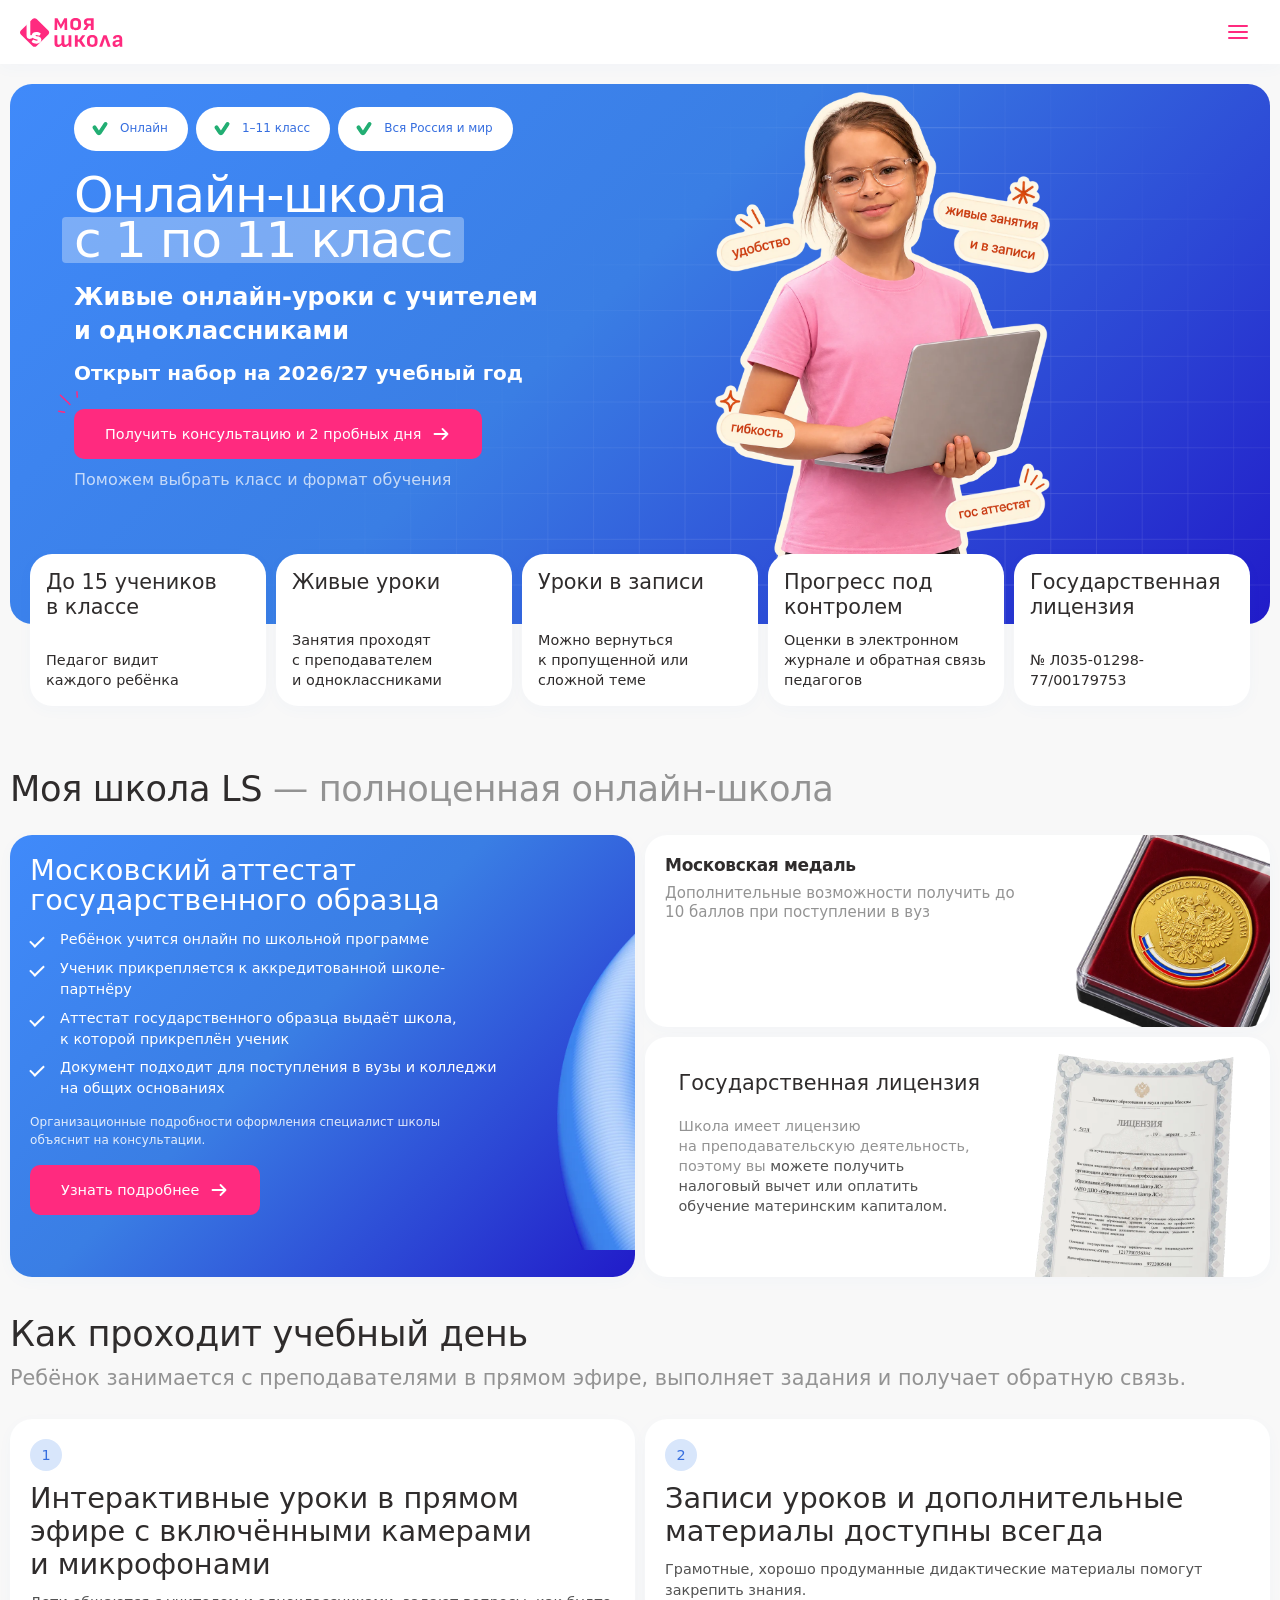
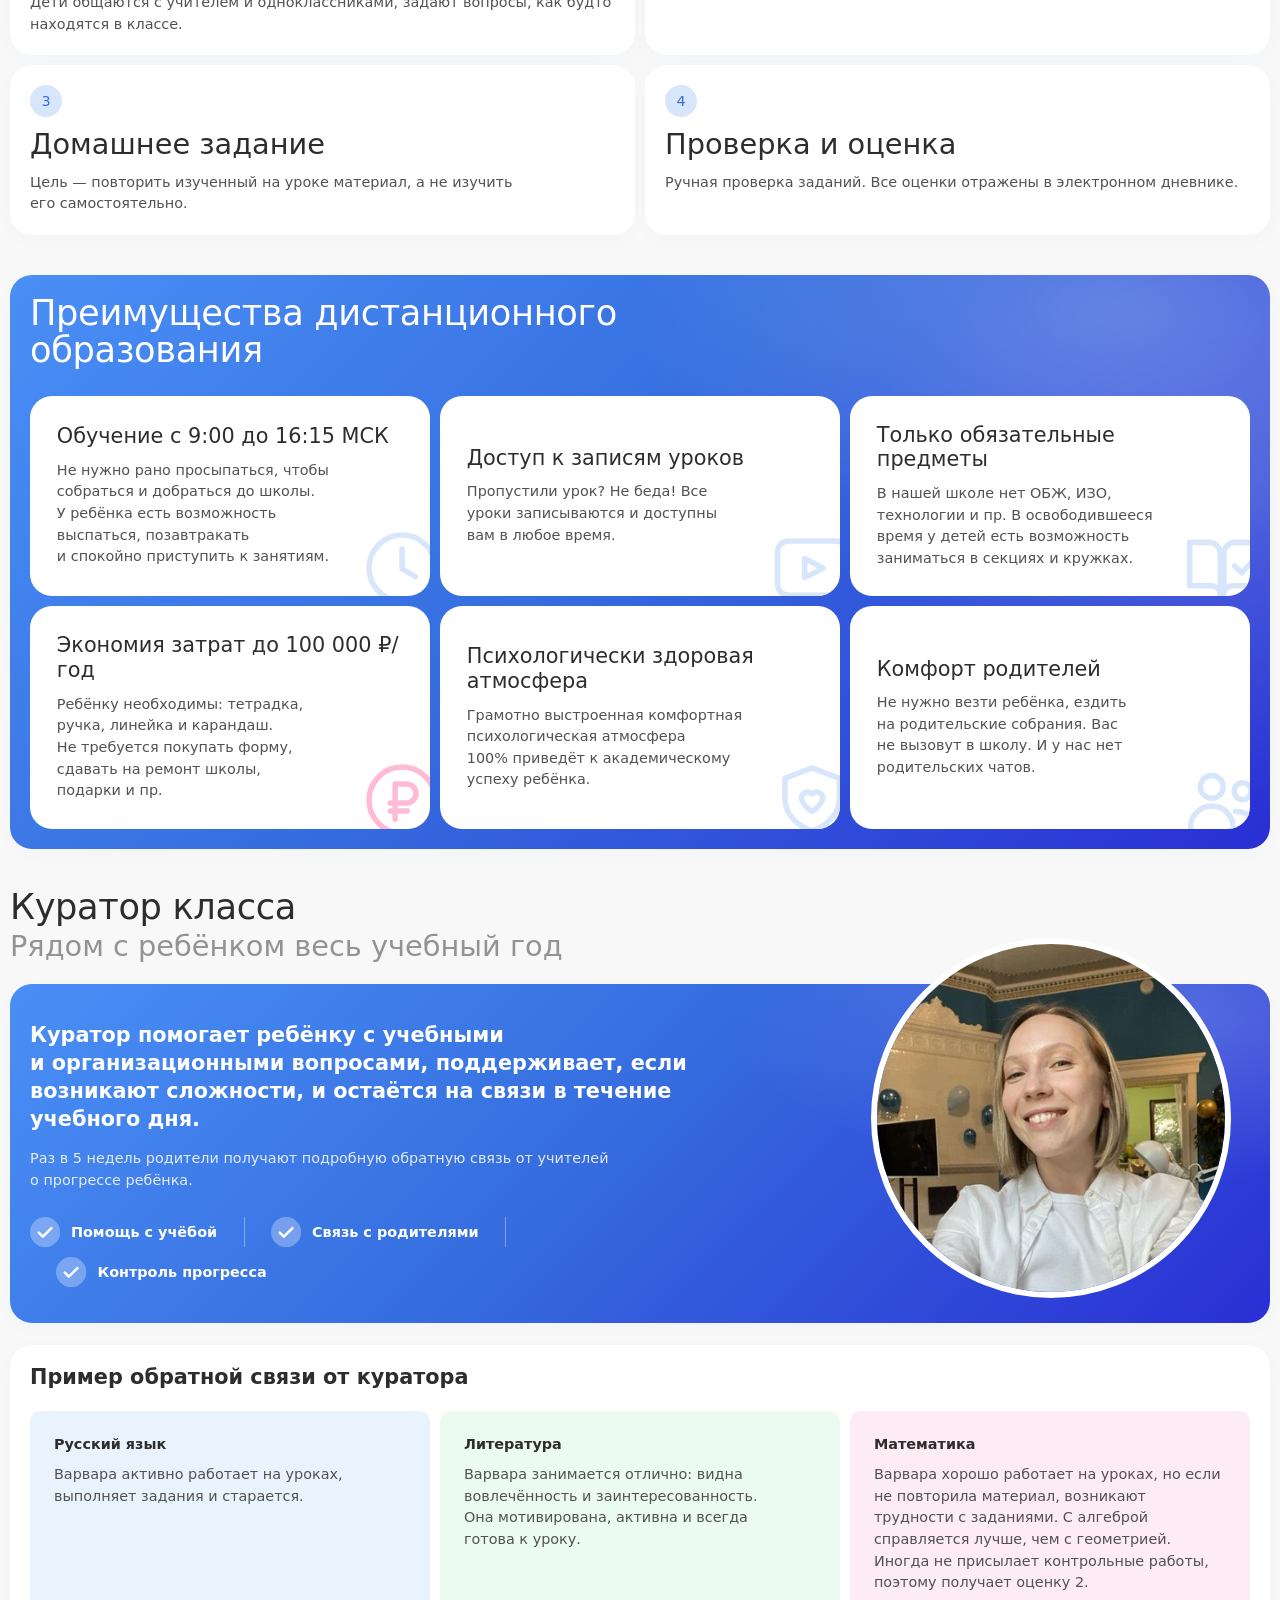
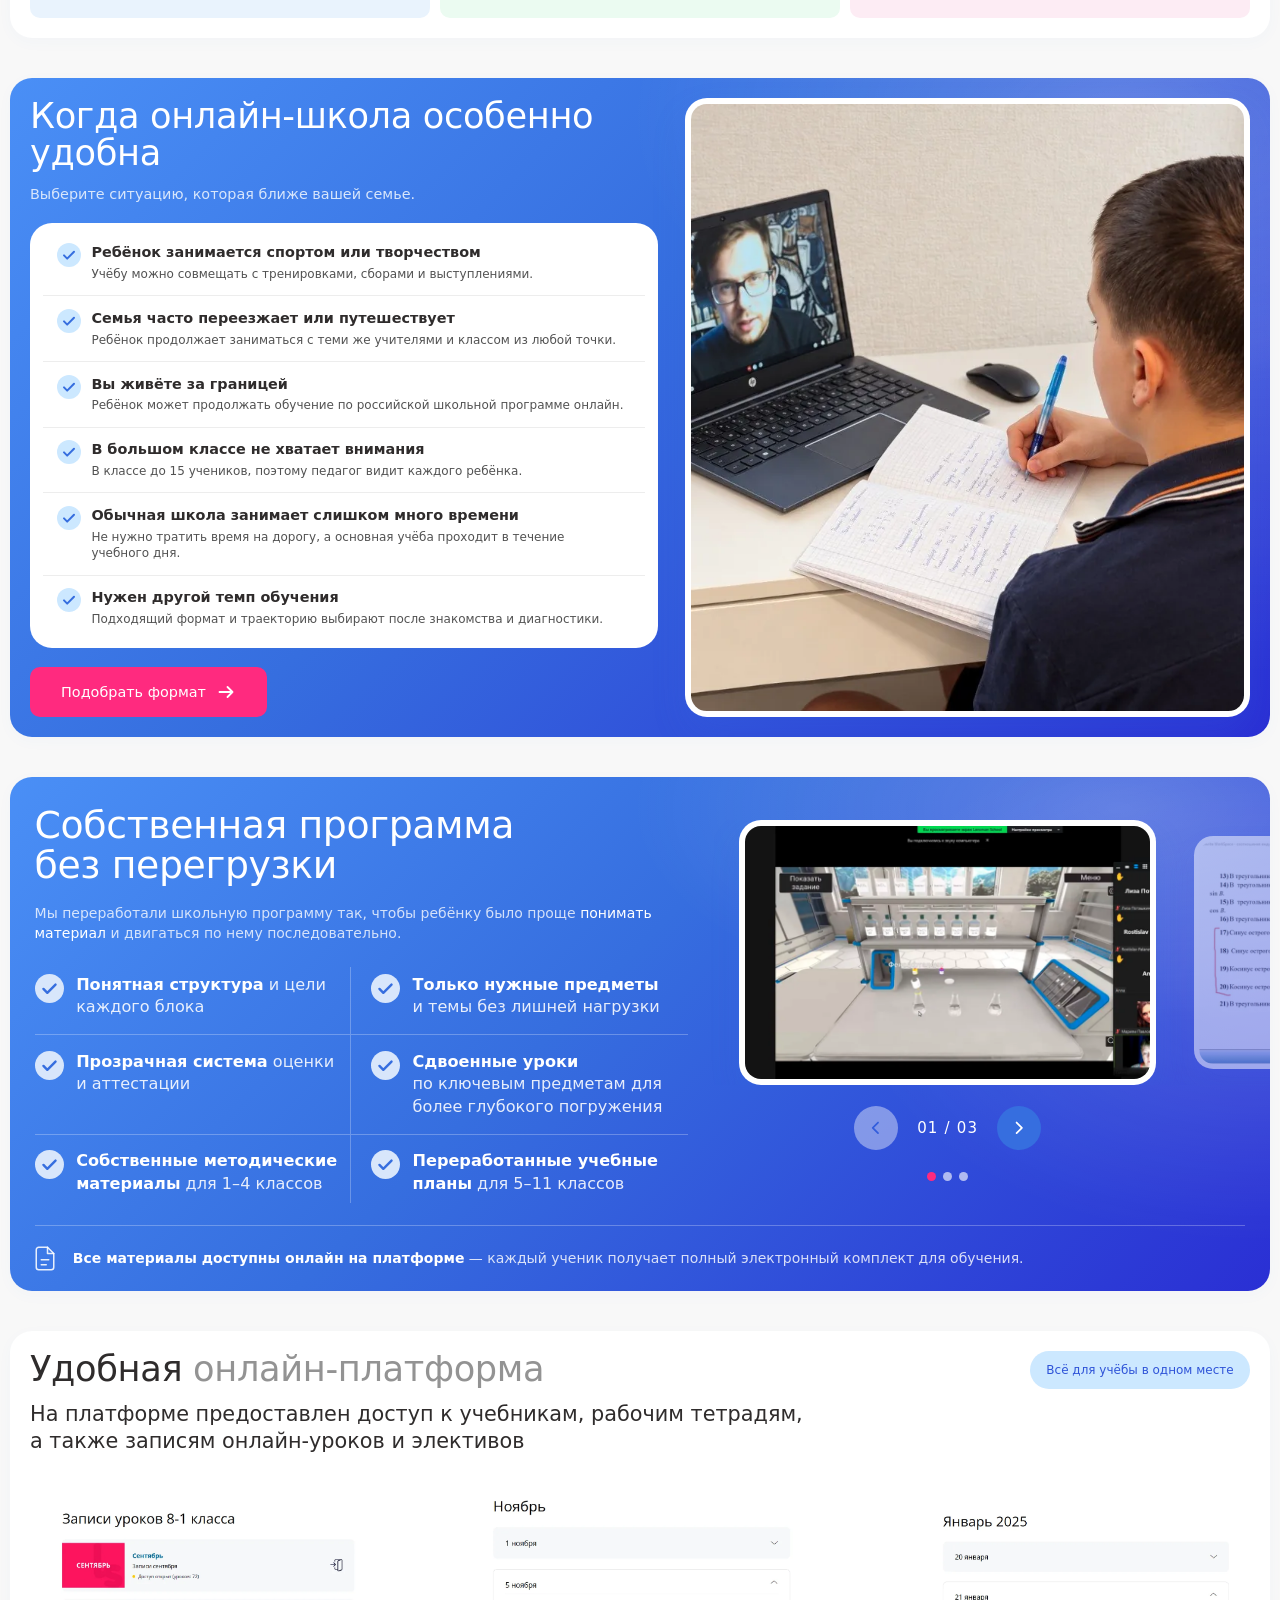
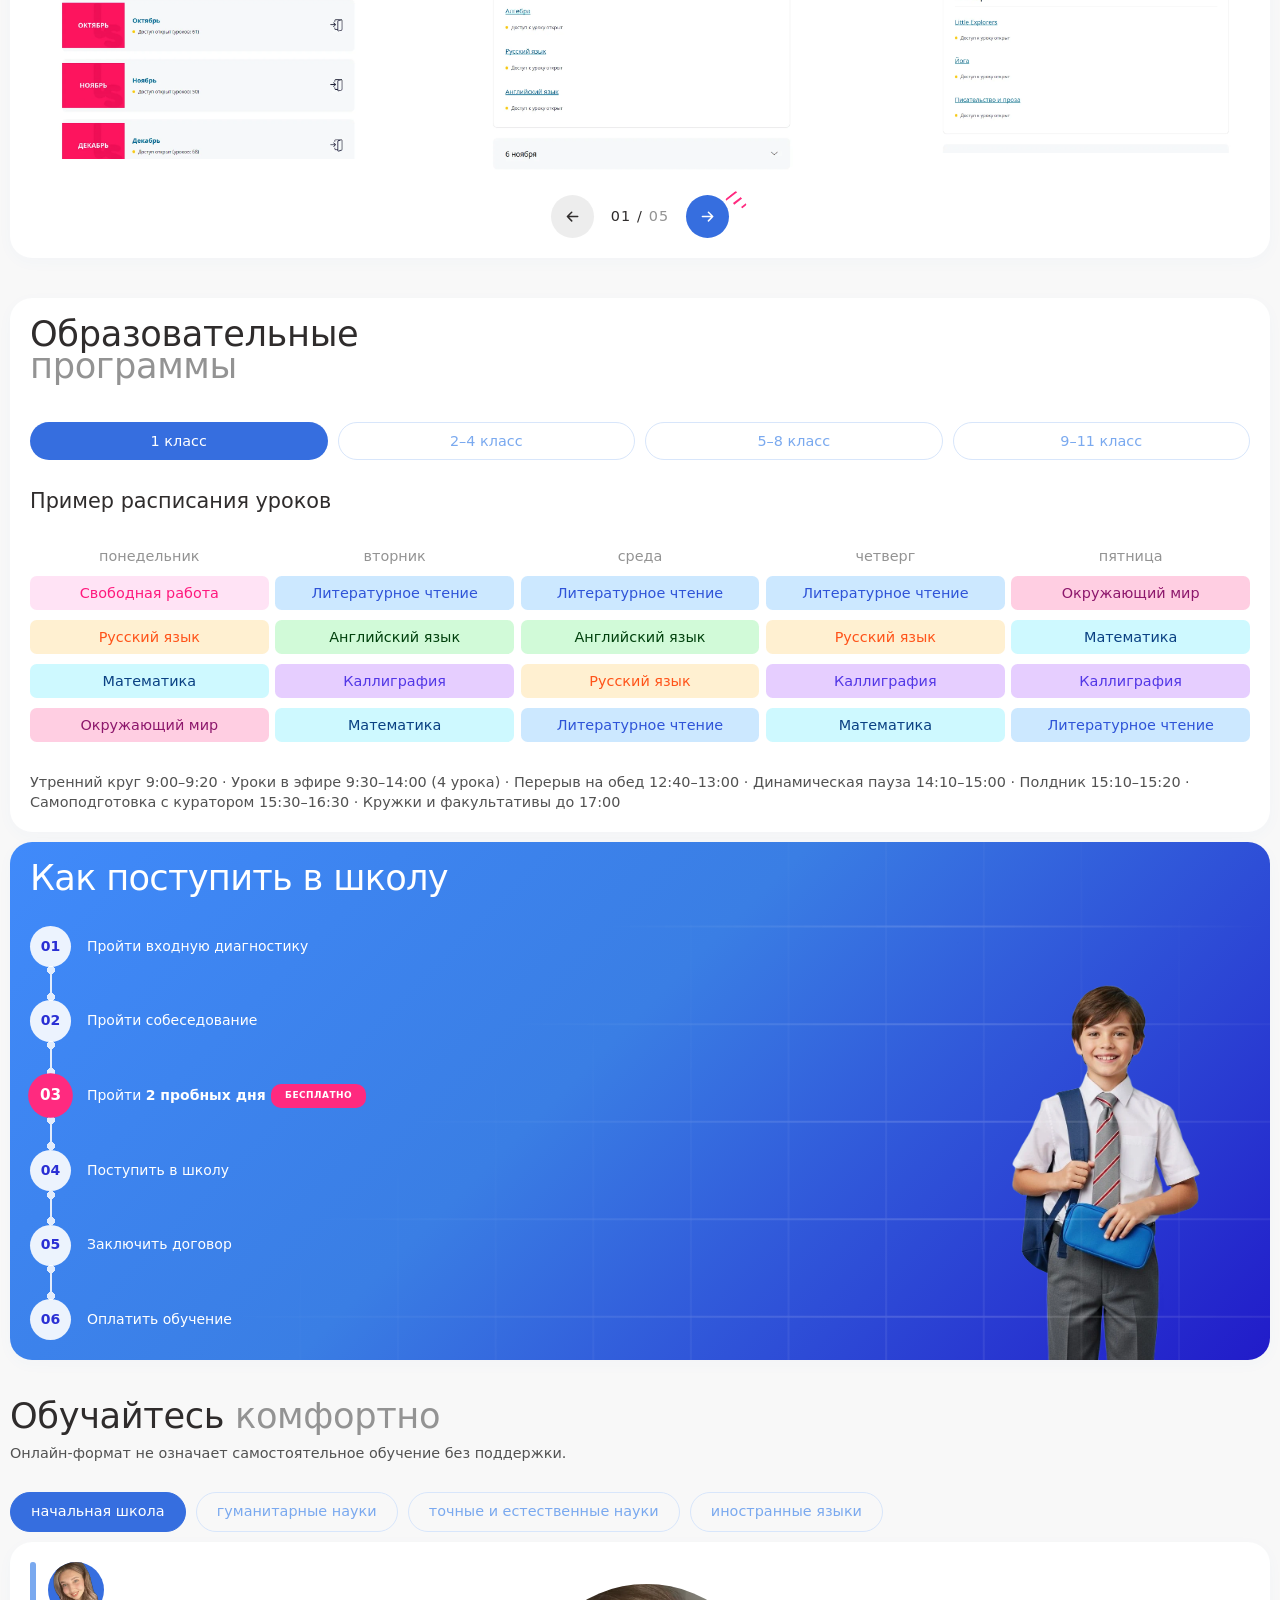
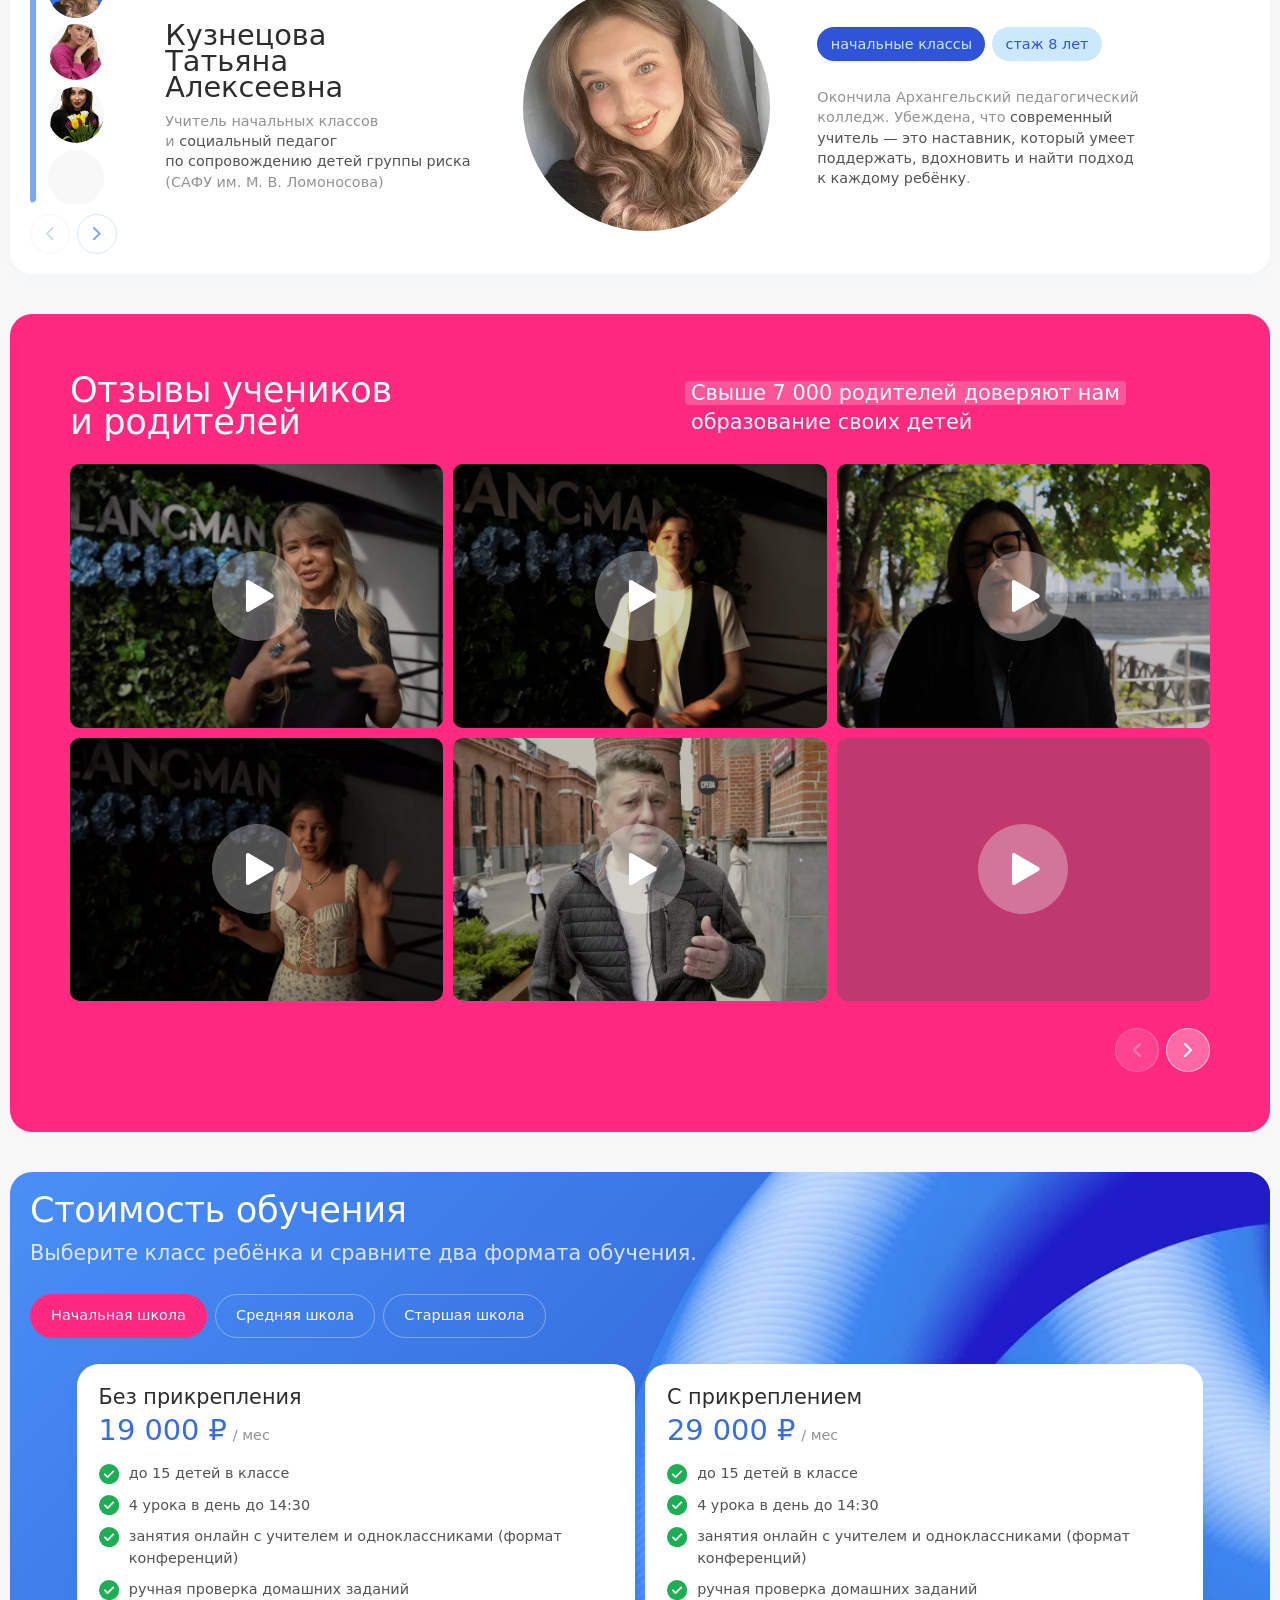
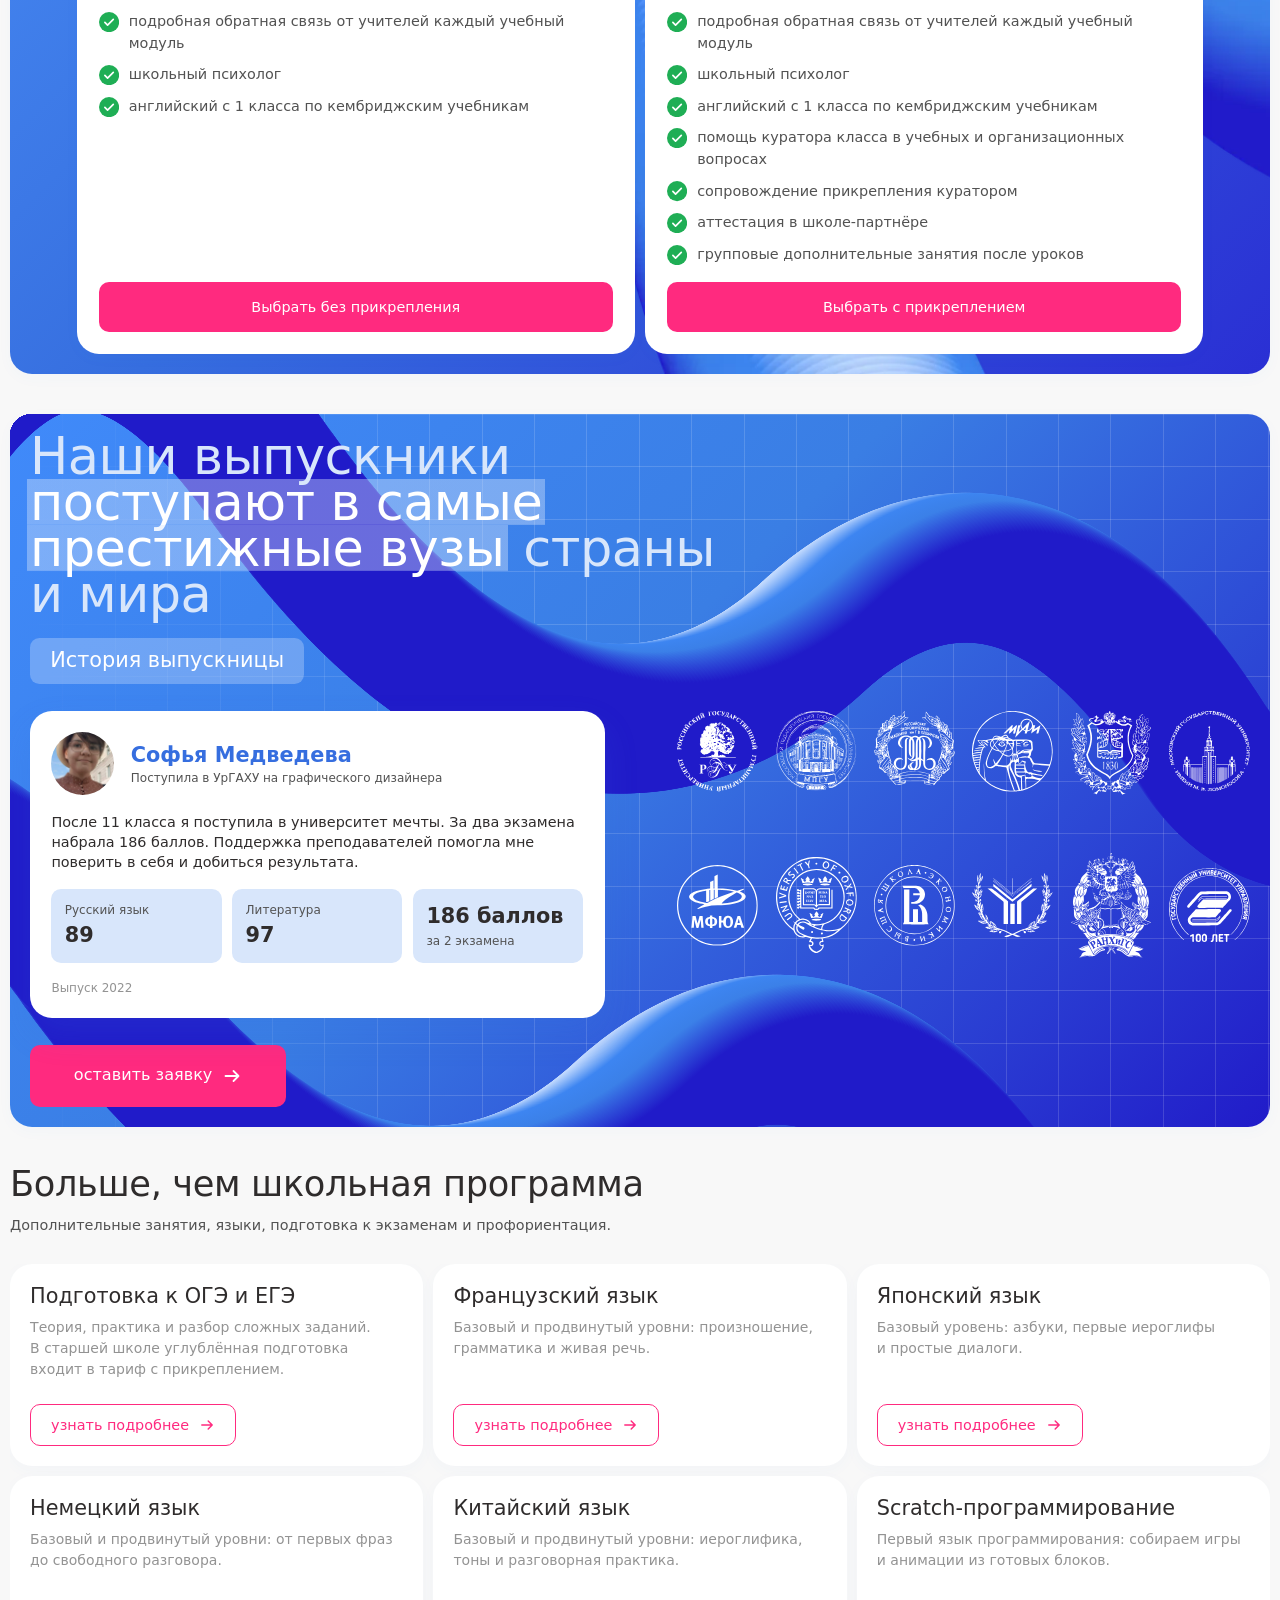
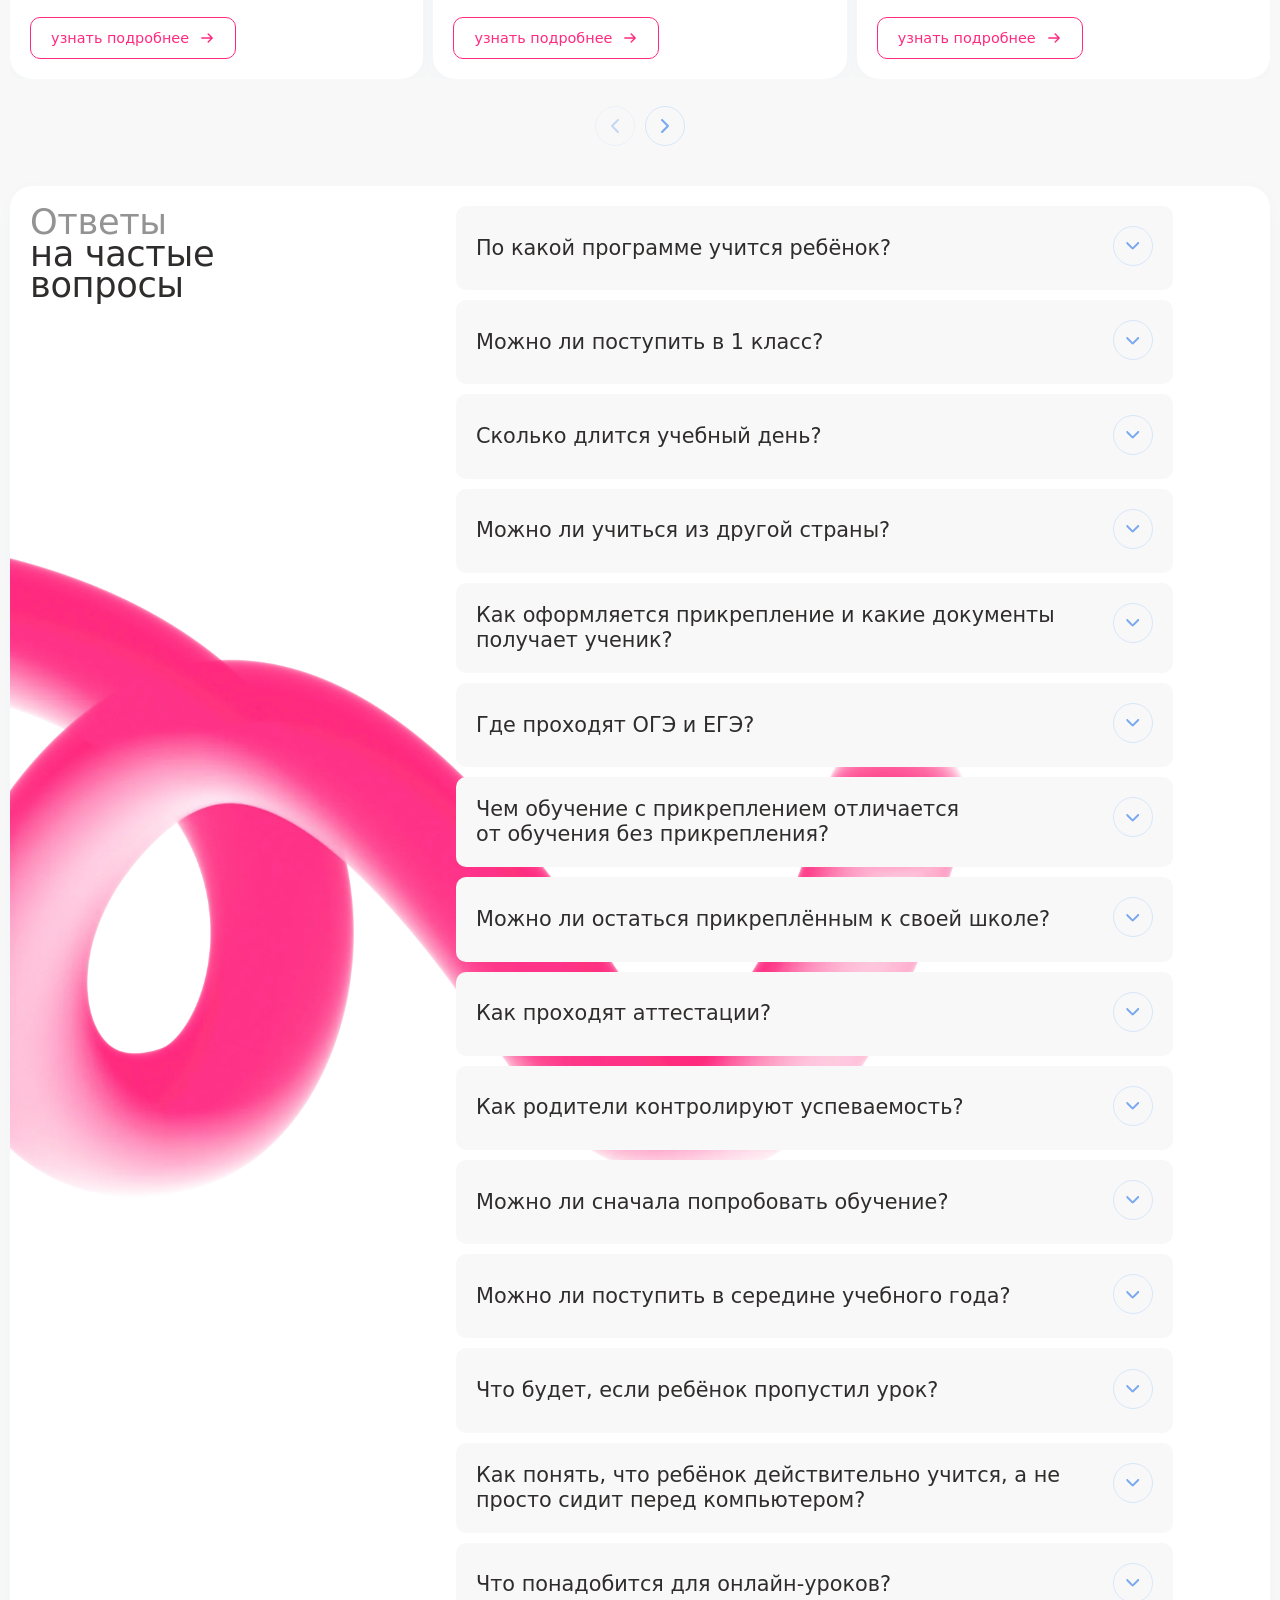
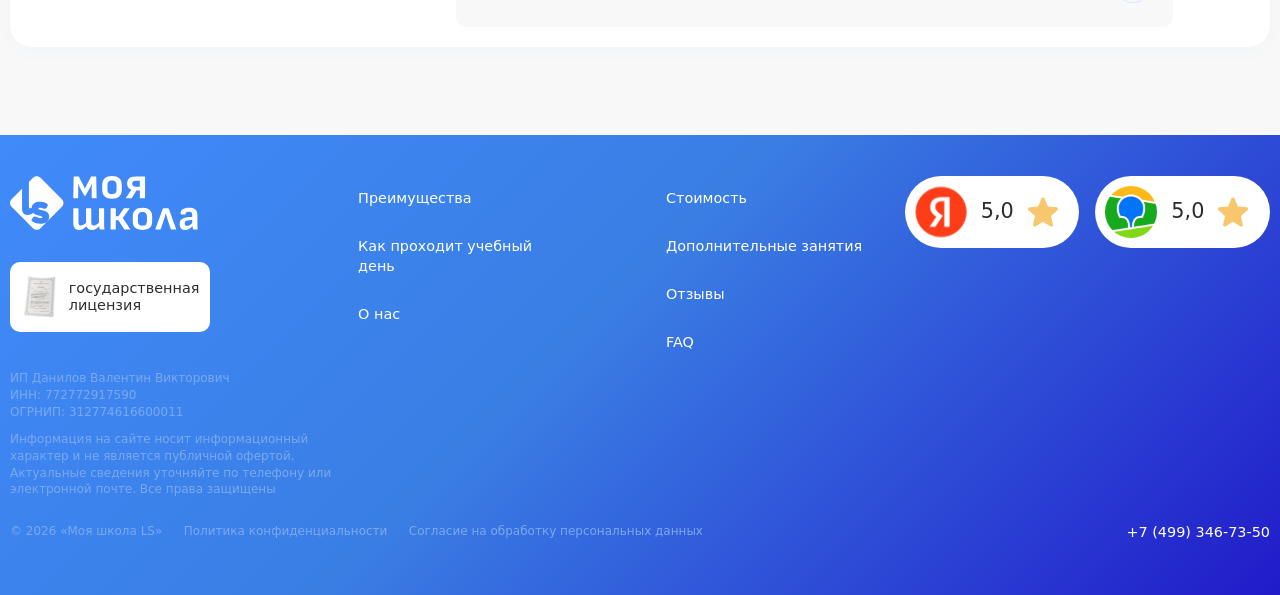
==== index.html @ 3ed9e6a6 "Правки 21.09.2026: «Собственная программа» по новому референсу, баннер «Как поступить», тарифы - #pr" ====
<!DOCTYPE html>
<html lang="ru">
<head>
  <meta charset="UTF-8">
  <meta name="viewport" content="width=device-width, initial-scale=1.0">
  <title>Моя школа LS — онлайн-школа с 1 по 11 класс</title>
  <meta name="description" content="Онлайн-школа «Моя школа LS»: аттестат государственного образца, до 15 учеников в классе, уроки в прямом эфире с записью, домашние задания без участия родителей. Учитесь из любой точки России и мира. Бесплатные 2 пробных дня.">
  <link rel="canonical" href="https://agb.lancmanschool.com/">
  <meta name="robots" content="index, follow, max-image-preview:large">

  <meta property="og:type" content="website">
  <meta property="og:site_name" content="Моя школа LS">
  <meta property="og:title" content="Моя школа LS — онлайн-школа с 1 по 11 класс">
  <meta property="og:description" content="Аттестат государственного образца, до 15 учеников в классе, уроки в прямом эфире, ДЗ без участия родителей. Обучение из любой точки. Бесплатные 2 пробных дня.">
  <meta property="og:url" content="https://agb.lancmanschool.com/">
  <meta property="og:image" content="https://agb.lancmanschool.com/assets/img/og-cover.jpg">
  <meta property="og:image:width" content="1200">
  <meta property="og:image:height" content="630">
  <meta property="og:image:alt" content="Онлайн-школа «Моя школа LS» — обучение с 1 по 11 класс из любой точки">
  <meta property="og:locale" content="ru_RU">

  <meta name="twitter:card" content="summary_large_image">
  <meta name="twitter:title" content="Моя школа LS — онлайн-школа с 1 по 11 класс">
  <meta name="twitter:description" content="Аттестат государственного образца, до 15 учеников в классе, уроки в прямом эфире, ДЗ без участия родителей. Обучение из любой точки. Бесплатные 2 пробных дня.">
  <meta name="twitter:image" content="https://agb.lancmanschool.com/assets/img/og-cover.jpg">

  <meta name="theme-color" content="#366EDF">

  <link rel="icon" type="image/png" href="assets/favicon/favicon-96x96.png" sizes="96x96">
  <link rel="icon" type="image/svg+xml" href="assets/favicon/favicon.svg">
  <link rel="shortcut icon" href="assets/favicon/favicon.ico">
  <link rel="apple-touch-icon" sizes="180x180" href="assets/favicon/apple-touch-icon.png">
  <meta name="apple-mobile-web-app-title" content="Моя Школа LS">
  <link rel="manifest" href="assets/favicon/site.webmanifest?v=2">

  <link rel="preload" href="assets/fonts/onest-cyrillic.woff2" as="font" type="font/woff2" crossorigin>
  <link rel="preload" href="assets/fonts/onest-latin.woff2" as="font" type="font/woff2" crossorigin>

  <link rel="stylesheet" href="css/base.css?v=6">
  <link rel="stylesheet" href="css/layout.css?v=3">
  <link rel="stylesheet" href="css/header.css?v=10">
  <link rel="stylesheet" href="css/hero.css?v=5">
  <link rel="stylesheet" href="css/info-cards.css?v=5">
  <link rel="stylesheet" href="css/school-intro.css">
  <link rel="stylesheet" href="css/onschool.css?v=7">
  <link rel="stylesheet" href="css/attestat.css?v=22">
  <link rel="stylesheet" href="css/school-day.css?v=3">
  <link rel="stylesheet" href="css/benefits.css">
  <link rel="stylesheet" href="css/curator.css?v=5">
  <link rel="stylesheet" href="css/who-fits.css?v=2">
  <link rel="stylesheet" href="css/program.css?v=5">
  <link rel="stylesheet" href="css/platform.css?v=10">
  <link rel="stylesheet" href="css/programs.css?v=5">
  <link rel="stylesheet" href="css/classes.css?v=2">
  <link rel="stylesheet" href="css/about.css?v=10">
  <link rel="stylesheet" href="css/reviews.css?v=6">
  <link rel="stylesheet" href="css/pricing.css?v=10">
  <link rel="stylesheet" href="css/universities.css?v=3">
  <link rel="stylesheet" href="css/additional.css?v=4">
  <link rel="stylesheet" href="css/faq.css?v=2">
  <link rel="stylesheet" href="css/footer.css?v=13">
  <link rel="stylesheet" href="css/form.css?v=4">
  <link rel="stylesheet" href="css/mobile-cta.css">

  <script src="js/main.js?v=12" defer></script>
  <script src="js/analytics.js?v=2" defer></script>
  <script src="js/header.js?v=3" defer></script>
  <script src="js/mobile-cta.js?v=2" defer></script>
  <script src="js/programs.js" defer></script>
  <script src="js/classes.js?v=2" defer></script>
  <script src="js/about.js?v=3" defer></script>
  <script src="js/pricing.js?v=5" defer></script>
  <script src="js/additional.js?v=2" defer></script>
  <script src="js/reviews.js?v=6" defer></script>
  <script src="js/faq.js?v=3" defer></script>
  <script src="js/form.js?v=4" defer></script>
  <script src="js/bitrix.js?v=2" defer></script>
</head>
<body>

  <!-- Roistat Counter Start -->
  <script>
  (function(w, d, s, h, id) {
      w.roistatProjectId = id; w.roistatHost = h; w.roistatPage = d.location.href; w.roistatReferrer = d.referrer;
      var p = d.location.protocol == "https:" ? "https://" : "http://";
      var u = /^.*roistat_visit=[^;]+(.*)?$/.test(d.cookie) ? "/dist/module.js" : "/api/site/1.0/"+id+"/init?referrer="+encodeURIComponent(d.location.href);
      var js = d.createElement(s); js.charset="UTF-8"; js.async = 1; js.src = p+h+u; var js2 = d.getElementsByTagName(s)[0]; js2.parentNode.insertBefore(js, js2);
  })(window, document, 'script', 'cloud.roistat.com', '4be4190ead9f61d2879262bfc344eab0');
  </script>
  <!-- Roistat Counter End -->

  <!-- Yandex.Metrika counter -->
  <script type="text/javascript">
      (function(m,e,t,r,i,k,a){
          m[i]=m[i]||function(){(m[i].a=m[i].a||[]).push(arguments)};
          m[i].l=1*new Date();
          for (var j = 0; j < document.scripts.length; j++) {if (document.scripts[j].src === r) { return; }}
          k=e.createElement(t),a=e.getElementsByTagName(t)[0],k.async=1,k.src=r,a.parentNode.insertBefore(k,a)
      })(window, document,'script','https://mc.yandex.ru/metrika/tag.js', 'ym');

      ym(37734395, 'init', {webvisor:true, trackHash:true, clickmap:true, referrer: document.referrer, url: location.href, accurateTrackBounce:true, trackLinks:true});
  </script>
  <noscript><div><img src="https://mc.yandex.ru/watch/37734395" style="position:absolute; left:-9999px;" alt="" /></div></noscript>
  <!-- /Yandex.Metrika counter -->

  <script data-b24-form="click/225/yn061r" data-skip-moving="true">
  window.roistatVisitCallback = function (visitId) {
      window.addEventListener('b24:form:init', (event) => {
          let form = event.detail.object;
          form.setProperty("roistatID", visitId);
      });
  (function(w,d,u){var s=d.createElement('script');s.async=true;s.src=u+'?'+(Date.now()/180000|0);var h=d.getElementsByTagName('script')[0];h.parentNode.insertBefore(s,h);})(window,document,'https://cdn-ru.bitrix24.ru/b921701/crm/form/loader_225.js');
  };
  </script>
  <button class="b24-trigger" type="button" data-b24-form="click/225/yn061r" aria-hidden="true" tabindex="-1"></button>

  <header class="header">
    <div class="container header__inner">
      <a class="header__logo" href="#" aria-label="Моя школа LS — на главную">
        <img src="assets/img/logo.svg" alt="Моя школа LS" width="108" height="29">
      </a>

      <nav class="header__nav" aria-label="Основное меню">
        <a class="header__link" href="#school-intro">О&nbsp;школе</a>
        <a class="header__link" href="#school-day">Как проходит обучение</a>
        <a class="header__link" href="#pricing">Стоимость</a>
        <a class="header__link" href="#reviews">Отзывы</a>
        <a class="header__link" href="#faq">FAQ</a>
      </nav>

      <a class="header__phone" href="tel:+74993467350">+7&nbsp;(499)&nbsp;346-73-50</a>

      <a class="btn btn--small btn--blue header__cta" href="#form" data-open-form="Консультация" data-cta-location="header">Получить консультацию</a>

      <button class="header__burger" type="button" aria-label="Открыть меню" aria-expanded="false">
        <svg width="24" height="24" viewBox="0 0 24 24" fill="none" aria-hidden="true">
          <path d="M3 6h18M3 12h18M3 18h18" stroke="currentColor" stroke-width="2" stroke-linecap="round"/>
        </svg>
      </button>

      <div class="header__menu">
        <div class="header__menu-bar">
          <img src="assets/img/logo.svg" alt="Моя школа LS" width="108" height="29" loading="lazy" decoding="async">
          <button class="header__menu-close" type="button" aria-label="Закрыть меню">
            <svg width="24" height="24" viewBox="0 0 24 24" fill="none" aria-hidden="true">
              <path d="m5 5 14 14M19 5 5 19" stroke="currentColor" stroke-width="2" stroke-linecap="round"/>
            </svg>
          </button>
        </div>
        <nav class="header__menu-nav" aria-label="Мобильное меню">
          <a href="#school-intro">О&nbsp;школе</a>
          <a href="#school-day">Как проходит обучение</a>
          <a href="#pricing">Стоимость</a>
          <a href="#reviews">Отзывы</a>
          <a href="#faq">FAQ</a>
        </nav>
        <a class="header__menu-phone" href="tel:+74993467350">+7&nbsp;(499)&nbsp;346-73-50</a>
        <a class="btn btn--primary header__menu-cta" href="#form" data-open-form="Консультация" data-cta-location="header-menu">
          Получить консультацию
          <svg class="btn__arrow" width="20" height="20" viewBox="0 0 20 20" fill="none" aria-hidden="true">
            <path d="M3.5 10h13m0 0-5-5m5 5-5 5" stroke="currentColor" stroke-width="1.8" stroke-linecap="round" stroke-linejoin="round"/>
          </svg>
        </a>
      </div>
    </div>
  </header>

  <div class="mobile-cta">
    <a class="btn btn--blue" href="#form" data-open-form="Консультация" data-cta-location="sticky">Получить консультацию</a>
  </div>

  <main>
    <div class="hero-group">
    <section class="hero" id="hero">
      <div class="hero__panel">
        <div class="hero__content">
          <ul class="hero__locations">
            <li class="hero__location"><img src="assets/img/green checkmark.svg" alt="" width="24" height="24">Онлайн</li>
            <li class="hero__location"><img src="assets/img/green checkmark.svg" alt="" width="24" height="24">1–11&nbsp;класс</li>
            <li class="hero__location"><img src="assets/img/green checkmark.svg" alt="" width="24" height="24">Вся Россия и&nbsp;мир</li>
          </ul>

          <h1 class="hero__title">Онлайн-школа<br><span class="hero__hl">с&nbsp;1 по&nbsp;11&nbsp;класс</span></h1>

          <p class="hero__desc">Живые онлайн-уроки с&nbsp;учителем и&nbsp;одноклассниками</p>

          <p class="hero__note">Открыт набор на&nbsp;2026/27&nbsp;учебный год</p>

          <div class="hero__cta">
            <img class="hero__spark hero__spark--btn" src="assets/img/hero/spark-btn.svg" alt="" width="20" height="22">
            <a class="btn btn--primary" href="#form" data-open-form data-cta-location="hero">
              Получить консультацию и&nbsp;2&nbsp;пробных дня
              <svg class="btn__arrow" width="20" height="20" viewBox="0 0 20 20" fill="none" aria-hidden="true">
                <path d="M3.5 10h13m0 0-5-5m5 5-5 5" stroke="currentColor" stroke-width="1.8" stroke-linecap="round" stroke-linejoin="round"/>
              </svg>
            </a>
          </div>

          <p class="hero__cta-note">Поможем выбрать класс и&nbsp;формат обучения</p>
        </div>

        <div class="hero__kids">
          <img class="hero__kid" src="assets/img/hero/kid-online.webp" alt="Ученица онлайн-школы «Моя школа LS» с ноутбуком" width="1001" height="1500">
        </div>
      </div>
    </section>

    <section class="info-cards" id="advantages">
      <ul class="info-cards__list">
        <li class="info-cards__card">
          <h3 class="info-cards__title">До&nbsp;15&nbsp;учеников в&nbsp;классе</h3>
          <p class="info-cards__text">Педагог видит каждого ребёнка</p>
        </li>
        <li class="info-cards__card">
          <h3 class="info-cards__title">Живые уроки</h3>
          <p class="info-cards__text">Занятия проходят с&nbsp;преподавателем и&nbsp;одноклассниками</p>
        </li>
        <li class="info-cards__card">
          <h3 class="info-cards__title">Уроки в&nbsp;записи</h3>
          <p class="info-cards__text">Можно вернуться к&nbsp;пропущенной или сложной теме</p>
        </li>
        <li class="info-cards__card">
          <h3 class="info-cards__title">Прогресс под контролем</h3>
          <p class="info-cards__text">Оценки в&nbsp;электронном журнале и&nbsp;обратная связь педагогов</p>
        </li>
        <li class="info-cards__card info-cards__card--license">
          <h3 class="info-cards__title">Государственная лицензия</h3>
          <p class="info-cards__text">№&nbsp;Л035-01298-77/00179753</p>
        </li>
      </ul>
    </section>
    </div>

    <section class="school-intro" id="school-intro">
      <div class="container">
        <h2 class="school-intro__title">Моя школа&nbsp;LS <span class="school-intro__title-muted">— полноценная онлайн-школа</span></h2>
      </div>
    </section>

    <section class="onschool" id="onschool">
      <div class="container">
        <div class="onschool__grid">
          <div class="onschool__col">
            <article class="onschool-card attestat" id="attestat">
              <img class="attestat__figura" src="assets/img/attestat/diplom_figura.webp" alt="" aria-hidden="true" loading="lazy" decoding="async">

              <div class="attestat__content">
                <h3 class="attestat__title">Московский аттестат<br>государственного образца</h3>
                <ul class="attestat__facts">
                  <li class="attestat__fact">Ребёнок учится онлайн по&nbsp;школьной программе</li>
                  <li class="attestat__fact">Ученик прикрепляется к&nbsp;аккредитованной школе-партнёру</li>
                  <li class="attestat__fact">Аттестат государственного образца выдаёт школа, к&nbsp;которой прикреплён ученик</li>
                  <li class="attestat__fact">Документ подходит для&nbsp;поступления в&nbsp;вузы и&nbsp;колледжи на&nbsp;общих основаниях</li>
                </ul>

                <p class="attestat__note">Организационные подробности оформления специалист школы объяснит на&nbsp;консультации.</p>

                <a class="btn btn--primary" href="#form" data-open-form data-cta-location="attestat">Узнать подробнее
                  <svg class="btn__arrow" width="20" height="20" viewBox="0 0 20 20" fill="none" aria-hidden="true">
                    <path d="M3.5 10h13m0 0-5-5m5 5-5 5" stroke="currentColor" stroke-width="1.8" stroke-linecap="round" stroke-linejoin="round"/>
                  </svg>
                </a>
              </div>

              <div class="attestat__media">
                <div class="attestat__frame">
                  <picture class="attestat__picture">
                    <source class="attestat__source" media="(max-width: 767px)" srcset="assets/img/attestat/diplom-mobile.webp">
                    <img class="attestat__img attestat__img--wide" src="assets/img/attestat/diplom.webp" alt="Аттестат о среднем общем образовании и красный диплом с отличием" width="1400" height="835" loading="lazy" decoding="async">
                  </picture>
                </div>
              </div>
            </article>
          </div>

          <div class="onschool__col onschool__col--right">
            <div class="onschool-online">
              <div class="onschool-online__text">
                <h3 class="onschool-online__title">Московская медаль</h3>
                <p class="onschool-online__subtitle">Дополнительные возможности получить до 10 баллов при&nbsp;поступлении в&nbsp;вуз</p>
              </div>
              <img class="onschool-online__medal" src="assets/img/about/medal.webp" alt="Медаль «За особые успехи в учении»" width="700" height="700" loading="lazy" decoding="async">
            </div>

            <article class="onschool-card license">
              <div class="license__text">
                <h3 class="onschool-card__title">Государственная лицензия</h3>
                <p class="onschool-card__desc">Школа имеет лицензию на&nbsp;преподавательскую деятельность, поэтому вы <span class="onschool-dark">можете получить налоговый вычет или оплатить обучение материнским капиталом.</span></p>
              </div>
              <img class="license__img" src="assets/img/about/license.webp" alt="Скан государственной лицензии школы" width="696" height="900" loading="lazy" decoding="async">
            </article>
          </div>
        </div>
      </div>
    </section>

    <section class="school-day" id="school-day">
      <div class="container school-day__inner">
        <header class="school-day__head">
          <h2 class="school-day__title">Как проходит учебный день</h2>
          <p class="school-day__subtitle">Ребёнок занимается с&nbsp;преподавателями в&nbsp;прямом эфире, выполняет задания и&nbsp;получает обратную связь.</p>
        </header>

        <ol class="school-day__steps">
          <li class="school-day__step">
            <span class="school-day__step-num" aria-hidden="true">1</span>
            <h3 class="school-day__step-title">Интерактивные уроки в&nbsp;прямом эфире с&nbsp;включёнными камерами и&nbsp;микрофонами</h3>
            <p class="school-day__step-text">Дети общаются с&nbsp;учителем и&nbsp;одноклассниками, задают вопросы, как будто находятся в&nbsp;классе.</p>
          </li>
          <li class="school-day__step">
            <span class="school-day__step-num" aria-hidden="true">2</span>
            <h3 class="school-day__step-title">Записи уроков и&nbsp;дополнительные материалы доступны всегда</h3>
            <p class="school-day__step-text">Грамотные, хорошо продуманные дидактические материалы помогут закрепить знания.</p>
          </li>
          <li class="school-day__step">
            <span class="school-day__step-num" aria-hidden="true">3</span>
            <h3 class="school-day__step-title">Домашнее задание</h3>
            <p class="school-day__step-text">Цель&nbsp;— повторить изученный на&nbsp;уроке материал, а&nbsp;не&nbsp;изучить его самостоятельно.</p>
          </li>
          <li class="school-day__step">
            <span class="school-day__step-num" aria-hidden="true">4</span>
            <h3 class="school-day__step-title">Проверка и&nbsp;оценка</h3>
            <p class="school-day__step-text">Ручная проверка заданий. Все оценки отражены в&nbsp;электронном дневнике.</p>
          </li>
        </ol>
      </div>
    </section>

    <section class="benefits" id="benefits">
      <div class="container benefits__inner">
        <div class="benefits__box">
          <h2 class="benefits__title">Преимущества дистанционного образования</h2>

          <ul class="benefits__list">
          <li class="benefits__card">
            <h3 class="benefits__card-title">Обучение с&nbsp;9:00 до&nbsp;16:15 МСК</h3>
            <p class="benefits__card-text">Не&nbsp;нужно рано просыпаться, чтобы собраться и&nbsp;добраться до&nbsp;школы. У&nbsp;ребёнка есть возможность выспаться, позавтракать и&nbsp;спокойно приступить к&nbsp;занятиям.</p>
            <svg class="benefits__icon" viewBox="0 0 24 24" fill="none" stroke="currentColor" stroke-width="1.5" stroke-linecap="round" stroke-linejoin="round" aria-hidden="true" focusable="false"><circle cx="12" cy="12" r="9"/><path d="M12 6.8v5.4l3.6 2.1"/></svg>
          </li>
          <li class="benefits__card">
            <h3 class="benefits__card-title">Доступ к&nbsp;записям уроков</h3>
            <p class="benefits__card-text">Пропустили урок? Не&nbsp;беда! Все уроки записываются и&nbsp;доступны вам в&nbsp;любое время.</p>
            <svg class="benefits__icon" viewBox="0 0 24 24" fill="none" stroke="currentColor" stroke-width="1.5" stroke-linecap="round" stroke-linejoin="round" aria-hidden="true" focusable="false"><rect x="2.6" y="4.6" width="18.8" height="14.8" rx="3"/><path d="M10 9.4l5 2.6-5 2.6z"/></svg>
          </li>
          <li class="benefits__card">
            <h3 class="benefits__card-title">Только обязательные предметы</h3>
            <p class="benefits__card-text">В&nbsp;нашей школе нет ОБЖ, ИЗО, технологии и&nbsp;пр. В&nbsp;освободившееся время у&nbsp;детей есть возможность заниматься в&nbsp;секциях и&nbsp;кружках.</p>
            <svg class="benefits__icon" viewBox="0 0 24 24" fill="none" stroke="currentColor" stroke-width="1.5" stroke-linecap="round" stroke-linejoin="round" aria-hidden="true" focusable="false"><path d="M3.2 5h5.3a3 3 0 0 1 3 3v11a2.4 2.4 0 0 0-2.4-2.2H3.2z"/><path d="M20.8 5h-5.3a3 3 0 0 0-3 3v11a2.4 2.4 0 0 1 2.4-2.2h5.9z"/><path d="M15.4 11.4l1.9 1.9 3.4-3.6"/></svg>
          </li>
          <li class="benefits__card">
            <h3 class="benefits__card-title">Экономия затрат до&nbsp;100&nbsp;000&nbsp;₽/год</h3>
            <p class="benefits__card-text">Ребёнку необходимы: тетрадка, ручка, линейка и&nbsp;карандаш. Не&nbsp;требуется покупать форму, сдавать на&nbsp;ремонт школы, подарки и&nbsp;пр.</p>
            <svg class="benefits__icon benefits__icon--money" viewBox="0 0 24 24" fill="none" stroke="currentColor" stroke-width="1.5" stroke-linecap="round" stroke-linejoin="round" aria-hidden="true" focusable="false"><circle cx="12" cy="12" r="9"/><path d="M10.1 17.2V7.6h3.1a2.6 2.6 0 0 1 0 5.2H8.8"/><path d="M8.8 15h4.6"/></svg>
          </li>
          <li class="benefits__card">
            <h3 class="benefits__card-title">Психологически здоровая атмосфера</h3>
            <p class="benefits__card-text">Грамотно выстроенная комфортная психологическая атмосфера 100% приведёт к&nbsp;академическому успеху ребёнка.</p>
            <svg class="benefits__icon" viewBox="0 0 24 24" fill="none" stroke="currentColor" stroke-width="1.5" stroke-linecap="round" stroke-linejoin="round" aria-hidden="true" focusable="false"><path d="M12 3.2l7.4 2.9v5.4c0 4-2.9 7.3-7.4 8.9-4.5-1.6-7.4-4.9-7.4-8.9V6.1z"/><path d="M12 15.1s-2.9-1.8-2.9-3.8a1.7 1.7 0 0 1 2.9-1 1.7 1.7 0 0 1 2.9 1c0 2-2.9 3.8-2.9 3.8z"/></svg>
          </li>
          <li class="benefits__card">
            <h3 class="benefits__card-title">Комфорт родителей</h3>
            <p class="benefits__card-text">Не&nbsp;нужно везти ребёнка, ездить на&nbsp;родительские собрания. Вас не&nbsp;вызовут в&nbsp;школу. И&nbsp;у&nbsp;нас нет родительских чатов.</p>
            <svg class="benefits__icon" viewBox="0 0 24 24" fill="none" stroke="currentColor" stroke-width="1.5" stroke-linecap="round" stroke-linejoin="round" aria-hidden="true" focusable="false"><circle cx="9.2" cy="8.4" r="3.1"/><path d="M3.4 19.4a5.8 5.8 0 0 1 11.6 0"/><circle cx="17.6" cy="9.6" r="2.3"/><path d="M15.6 15.1a5 5 0 0 1 5.4 4.3"/></svg>
          </li>
          </ul>
        </div>
      </div>
    </section>

    <section class="curator" id="curator">
      <div class="container curator__inner">
        <header class="curator__head">
          <h2 class="curator__title">Куратор класса</h2>
          <p class="curator__subtitle">Рядом с&nbsp;ребёнком весь учебный год</p>
        </header>

        <div class="curator__box">
          <div class="curator__content">
            <p class="curator__lead">Куратор помогает ребёнку с&nbsp;учебными и&nbsp;организационными вопросами, поддерживает, если возникают сложности, и&nbsp;остаётся на&nbsp;связи в&nbsp;течение учебного дня.</p>
            <p class="curator__text">Раз в&nbsp;5&nbsp;недель родители получают подробную обратную связь от&nbsp;учителей о&nbsp;прогрессе ребёнка.</p>

            <ul class="curator__tags">
              <li class="curator__tag"><svg class="curator__check" viewBox="0 0 24 24" fill="none" aria-hidden="true"><circle cx="12" cy="12" r="12" fill="currentColor"/><path d="M7 12.4l3.2 3.2L17 8.8" stroke-width="2" stroke-linecap="round" stroke-linejoin="round"/></svg>Помощь с&nbsp;учёбой</li>
              <li class="curator__tag"><svg class="curator__check" viewBox="0 0 24 24" fill="none" aria-hidden="true"><circle cx="12" cy="12" r="12" fill="currentColor"/><path d="M7 12.4l3.2 3.2L17 8.8" stroke-width="2" stroke-linecap="round" stroke-linejoin="round"/></svg>Связь с&nbsp;родителями</li>
              <li class="curator__tag"><svg class="curator__check" viewBox="0 0 24 24" fill="none" aria-hidden="true"><circle cx="12" cy="12" r="12" fill="currentColor"/><path d="M7 12.4l3.2 3.2L17 8.8" stroke-width="2" stroke-linecap="round" stroke-linejoin="round"/></svg>Контроль прогресса</li>
            </ul>
          </div>

          <div class="curator__media">
            <img class="curator__photo" src="assets/img/curator/bykova.webp" width="328" height="328" loading="lazy" decoding="async" alt="Куратор класса онлайн-школы «Моя школа LS»">
          </div>
        </div>

        <article class="curator__feedback">
          <h3 class="curator__feedback-title">Пример обратной связи от&nbsp;куратора</h3>

          <ul class="curator__notes">
            <li class="curator__note curator__note--blue">
              <h4 class="curator__note-subject">Русский язык</h4>
              <p class="curator__note-text">Варвара активно работает на&nbsp;уроках, выполняет задания и&nbsp;старается.</p>
            </li>
            <li class="curator__note curator__note--green">
              <h4 class="curator__note-subject">Литература</h4>
              <p class="curator__note-text">Варвара занимается отлично: видна вовлечённость и&nbsp;заинтересованность. Она мотивирована, активна и&nbsp;всегда готова к&nbsp;уроку.</p>
            </li>
            <li class="curator__note curator__note--pink">
              <h4 class="curator__note-subject">Математика</h4>
              <p class="curator__note-text">Варвара хорошо работает на&nbsp;уроках, но&nbsp;если не&nbsp;повторила материал, возникают трудности с&nbsp;заданиями. С&nbsp;алгеброй справляется лучше, чем с&nbsp;геометрией. Иногда не&nbsp;присылает контрольные работы, поэтому получает оценку&nbsp;2.</p>
            </li>
          </ul>
        </article>
      </div>
    </section>

    <section class="who-fits" id="who-fits">
      <div class="container">
        <div class="who-fits__box">
          <header class="who-fits__head">
            <h2 class="who-fits__title">Когда онлайн-школа особенно удобна</h2>
            <p class="who-fits__subtitle">Выберите ситуацию, которая ближе вашей семье.</p>
          </header>

          <ul class="who-fits__list">
            <li class="who-fits__item">
              <svg class="who-fits__check" viewBox="0 0 24 24" fill="none" aria-hidden="true"><circle cx="12" cy="12" r="12" fill="currentColor"/><path d="M7 12.4l3.2 3.2L17 8.8" stroke-width="2" stroke-linecap="round" stroke-linejoin="round"/></svg>
              <div class="who-fits__item-body">
                <h3 class="who-fits__item-title">Ребёнок занимается спортом или&nbsp;творчеством</h3>
                <p class="who-fits__item-text">Учёбу можно совмещать с&nbsp;тренировками, сборами и&nbsp;выступлениями.</p>
              </div>
            </li>
            <li class="who-fits__item">
              <svg class="who-fits__check" viewBox="0 0 24 24" fill="none" aria-hidden="true"><circle cx="12" cy="12" r="12" fill="currentColor"/><path d="M7 12.4l3.2 3.2L17 8.8" stroke-width="2" stroke-linecap="round" stroke-linejoin="round"/></svg>
              <div class="who-fits__item-body">
                <h3 class="who-fits__item-title">Семья часто переезжает или&nbsp;путешествует</h3>
                <p class="who-fits__item-text">Ребёнок продолжает заниматься с&nbsp;теми&nbsp;же учителями и&nbsp;классом из&nbsp;любой точки.</p>
              </div>
            </li>
            <li class="who-fits__item">
              <svg class="who-fits__check" viewBox="0 0 24 24" fill="none" aria-hidden="true"><circle cx="12" cy="12" r="12" fill="currentColor"/><path d="M7 12.4l3.2 3.2L17 8.8" stroke-width="2" stroke-linecap="round" stroke-linejoin="round"/></svg>
              <div class="who-fits__item-body">
                <h3 class="who-fits__item-title">Вы живёте за&nbsp;границей</h3>
                <p class="who-fits__item-text">Ребёнок может продолжать обучение по&nbsp;российской школьной программе онлайн.</p>
              </div>
            </li>
            <li class="who-fits__item">
              <svg class="who-fits__check" viewBox="0 0 24 24" fill="none" aria-hidden="true"><circle cx="12" cy="12" r="12" fill="currentColor"/><path d="M7 12.4l3.2 3.2L17 8.8" stroke-width="2" stroke-linecap="round" stroke-linejoin="round"/></svg>
              <div class="who-fits__item-body">
                <h3 class="who-fits__item-title">В&nbsp;большом классе не&nbsp;хватает внимания</h3>
                <p class="who-fits__item-text">В&nbsp;классе до&nbsp;15&nbsp;учеников, поэтому педагог видит каждого ребёнка.</p>
              </div>
            </li>
            <li class="who-fits__item">
              <svg class="who-fits__check" viewBox="0 0 24 24" fill="none" aria-hidden="true"><circle cx="12" cy="12" r="12" fill="currentColor"/><path d="M7 12.4l3.2 3.2L17 8.8" stroke-width="2" stroke-linecap="round" stroke-linejoin="round"/></svg>
              <div class="who-fits__item-body">
                <h3 class="who-fits__item-title">Обычная школа занимает слишком много времени</h3>
                <p class="who-fits__item-text">Не&nbsp;нужно тратить время на&nbsp;дорогу, а&nbsp;основная учёба проходит в&nbsp;течение учебного дня.</p>
              </div>
            </li>
            <li class="who-fits__item">
              <svg class="who-fits__check" viewBox="0 0 24 24" fill="none" aria-hidden="true"><circle cx="12" cy="12" r="12" fill="currentColor"/><path d="M7 12.4l3.2 3.2L17 8.8" stroke-width="2" stroke-linecap="round" stroke-linejoin="round"/></svg>
              <div class="who-fits__item-body">
                <h3 class="who-fits__item-title">Нужен другой темп обучения</h3>
                <p class="who-fits__item-text">Подходящий формат и&nbsp;траекторию выбирают после знакомства и&nbsp;диагностики.</p>
              </div>
            </li>
          </ul>

          <a class="btn btn--primary who-fits__cta" href="#form" data-open-form="Кому подходит онлайн-школа">Подобрать формат
            <svg class="btn__arrow" width="20" height="20" viewBox="0 0 20 20" fill="none" aria-hidden="true"><path d="M3.5 10h13m0 0-5-5m5 5-5 5" stroke="currentColor" stroke-width="1.8" stroke-linecap="round" stroke-linejoin="round"/></svg>
          </a>

          <div class="who-fits__media">
            <img class="who-fits__photo" src="assets/img/who-fits/boy.webp" width="1280" height="800" loading="lazy" decoding="async" alt="Ученик занимается онлайн: учитель на экране ноутбука, тетрадь и ручка">
          </div>
        </div>
      </div>
    </section>

    <section class="program" id="program">
      <div class="container">
        <div class="program__box">
          <div class="program__content">
            <h2 class="program__title">Собственная программа без&nbsp;перегрузки</h2>
            <p class="program__lead">Мы&nbsp;переработали школьную программу так, чтобы ребёнку было проще <b>понимать материал</b> и&nbsp;двигаться по&nbsp;нему последовательно.</p>

            <ul class="program__list">
              <li class="program__item">
                <svg class="program__check" viewBox="0 0 24 24" fill="none" aria-hidden="true"><circle cx="12" cy="12" r="12" fill="currentColor"/><path d="M7 12.4l3.2 3.2L17 8.8" stroke-width="2" stroke-linecap="round" stroke-linejoin="round"/></svg>
                <p class="program__item-text"><b>Понятная структура</b> и&nbsp;цели каждого блока</p>
              </li>
              <li class="program__item">
                <svg class="program__check" viewBox="0 0 24 24" fill="none" aria-hidden="true"><circle cx="12" cy="12" r="12" fill="currentColor"/><path d="M7 12.4l3.2 3.2L17 8.8" stroke-width="2" stroke-linecap="round" stroke-linejoin="round"/></svg>
                <p class="program__item-text"><b>Только нужные предметы</b> и&nbsp;темы без&nbsp;лишней нагрузки</p>
              </li>
              <li class="program__item">
                <svg class="program__check" viewBox="0 0 24 24" fill="none" aria-hidden="true"><circle cx="12" cy="12" r="12" fill="currentColor"/><path d="M7 12.4l3.2 3.2L17 8.8" stroke-width="2" stroke-linecap="round" stroke-linejoin="round"/></svg>
                <p class="program__item-text"><b>Прозрачная система</b> оценки и&nbsp;аттестации</p>
              </li>
              <li class="program__item">
                <svg class="program__check" viewBox="0 0 24 24" fill="none" aria-hidden="true"><circle cx="12" cy="12" r="12" fill="currentColor"/><path d="M7 12.4l3.2 3.2L17 8.8" stroke-width="2" stroke-linecap="round" stroke-linejoin="round"/></svg>
                <p class="program__item-text"><b>Сдвоенные уроки</b> по&nbsp;ключевым предметам для более глубокого&nbsp;погружения</p>
              </li>
              <li class="program__item">
                <svg class="program__check" viewBox="0 0 24 24" fill="none" aria-hidden="true"><circle cx="12" cy="12" r="12" fill="currentColor"/><path d="M7 12.4l3.2 3.2L17 8.8" stroke-width="2" stroke-linecap="round" stroke-linejoin="round"/></svg>
                <p class="program__item-text"><b>Собственные методические материалы</b> для 1–4&nbsp;классов</p>
              </li>
              <li class="program__item">
                <svg class="program__check" viewBox="0 0 24 24" fill="none" aria-hidden="true"><circle cx="12" cy="12" r="12" fill="currentColor"/><path d="M7 12.4l3.2 3.2L17 8.8" stroke-width="2" stroke-linecap="round" stroke-linejoin="round"/></svg>
                <p class="program__item-text"><b>Переработанные учебные планы</b> для 5–11&nbsp;классов</p>
              </li>
            </ul>
          </div>

          <div class="carousel program__carousel" data-carousel-root>
            <ul class="carousel__track" data-carousel="track">
              <li class="carousel__slide program__slide"><img class="program__shot" src="assets/img/program/01.webp" alt="Виртуальная лаборатория на онлайн-уроке" width="832" height="520" loading="lazy" decoding="async"></li>
              <li class="carousel__slide program__slide"><img class="program__shot" src="assets/img/program/03.webp" alt="Онлайн-урок математики" width="832" height="520" loading="lazy" decoding="async"></li>
              <li class="carousel__slide program__slide"><img class="program__shot" src="assets/img/program/04.webp" alt="Печатные методические материалы школы" width="1100" height="688" loading="lazy" decoding="async"></li>
            </ul>

            <div class="carousel__nav">
              <button class="carousel__btn carousel__btn--prev" type="button" data-carousel="prev" aria-label="Предыдущее фото"><svg viewBox="0 0 20 20" fill="none" aria-hidden="true"><path d="M12.5 4l-6 6 6 6" stroke="currentColor" stroke-width="2" stroke-linecap="round" stroke-linejoin="round"/></svg></button>
              <p class="carousel__counter"><span data-carousel="current">01</span> / <span data-carousel="total">03</span></p>
              <button class="carousel__btn carousel__btn--next" type="button" data-carousel="next" aria-label="Следующее фото"><svg viewBox="0 0 20 20" fill="none" aria-hidden="true"><path d="M7.5 4l6 6-6 6" stroke="currentColor" stroke-width="2" stroke-linecap="round" stroke-linejoin="round"/></svg></button>
            </div>

            <ul class="carousel__dots" data-carousel="dots"></ul>
          </div>

          <p class="program__note">
            <svg class="program__note-icon" viewBox="4 2 16 20" fill="none" stroke="currentColor" stroke-width="1.2" stroke-linecap="round" stroke-linejoin="round" aria-hidden="true"><path d="M14 3H7a2 2 0 0 0-2 2v14a2 2 0 0 0 2 2h10a2 2 0 0 0 2-2V8l-5-5Z"/><path d="M14 3v5h5"/><path d="M9 13h6M9 17h4"/></svg>
            <span class="program__note-text"><b>Все материалы доступны онлайн на&nbsp;платформе</b>&nbsp;— каждый ученик получает полный электронный комплект для обучения.</span>
          </p>
        </div>
      </div>
    </section>

    <section class="platform" id="platform">
      <div class="container">
        <div class="platform__box">
          <div class="platform__head">
            <div class="platform__intro">
              <h2 class="platform__title">Удобная <span class="platform__title-muted">онлайн-платформа</span></h2>
              <p class="platform__lead">На платформе предоставлен доступ к&nbsp;учебникам, рабочим тетрадям, а&nbsp;также записям онлайн-уроков и&nbsp;элективов</p>
            </div>
            <p class="platform__pill">Всё для учёбы в&nbsp;одном месте</p>
          </div>

          <div class="carousel platform__carousel" data-carousel-root data-carousel-strip data-carousel-loop>
            <ul class="carousel__track" data-carousel="track">
              <li class="carousel__slide platform__slide"><img class="platform__shot" src="assets/img/platform/01.webp" alt="Записи уроков по месяцам с указанием числа доступных занятий" width="1068" height="834" loading="lazy" decoding="async"></li>
              <li class="carousel__slide platform__slide"><img class="platform__shot" src="assets/img/platform/02.webp" alt="Расписание на день: уроки с открытым доступом" width="1149" height="891" loading="lazy" decoding="async"></li>
              <li class="carousel__slide platform__slide"><img class="platform__shot" src="assets/img/platform/03.webp" alt="Материалы электива «Little Explorers»" width="1095" height="812" loading="lazy" decoding="async"></li>
              <li class="carousel__slide platform__slide"><img class="platform__shot" src="assets/img/platform/04.webp" alt="Учебники и атласы по предметам в электронной библиотеке" width="1088" height="794" loading="lazy" decoding="async"></li>
              <li class="carousel__slide platform__slide"><img class="platform__shot" src="assets/img/platform/05.webp" alt="Учебник по биологии в личном кабинете" width="1051" height="888" loading="lazy" decoding="async"></li>
            </ul>

            <div class="carousel__nav">
              <button class="carousel__btn carousel__btn--prev" type="button" data-carousel="prev" aria-label="Предыдущий скриншот"><svg viewBox="0 0 20 20" fill="none" aria-hidden="true"><path d="M16 10H4m0 0 5-5m-5 5 5 5" stroke="currentColor" stroke-width="1.8" stroke-linecap="round" stroke-linejoin="round"/></svg></button>
              <p class="carousel__counter"><span data-carousel="current">01</span> / <span data-carousel="total">05</span></p>
              <button class="carousel__btn carousel__btn--next" type="button" data-carousel="next" aria-label="Следующий скриншот"><svg viewBox="0 0 20 20" fill="none" aria-hidden="true"><path d="M4 10h12m0 0-5-5m5 5-5 5" stroke="currentColor" stroke-width="1.8" stroke-linecap="round" stroke-linejoin="round"/></svg></button>
            </div>
          </div>
        </div>
      </div>
    </section>

    <section class="programs" id="week-example">
      <div class="container programs__inner">
        <article class="programs__card">
          <div class="programs__head">
            <h2 class="programs__title">Образовательные <span class="programs__title-muted">программы</span></h2>
            <div class="programs__tabs" role="tablist" aria-label="Выберите программу"></div>
          </div>

          <div class="programs__body">
            <p class="programs__subtitle">Пример расписания уроков</p>
            <div class="programs__schedule" role="tabpanel" aria-live="polite"></div>
            <p class="programs__routine" hidden></p>
          </div>
        </article>

        <article class="programs__promo">
          <h3 class="programs__promo-title">Как поступить в&nbsp;школу</h3>

          <ol class="programs__steps">
            <li class="programs__step">
              <span class="programs__step-num" aria-hidden="true">01</span>
              <span class="programs__step-text">Пройти входную диагностику</span>
            </li>
            <li class="programs__step">
              <span class="programs__step-num" aria-hidden="true">02</span>
              <span class="programs__step-text">Пройти собеседование</span>
            </li>
            <li class="programs__step programs__step--accent">
              <span class="programs__step-num" aria-hidden="true">03</span>
              <span class="programs__step-text">Пройти <b>2&nbsp;пробных&nbsp;дня</b></span>
              <span class="programs__step-badge">бесплатно</span>
            </li>
            <li class="programs__step">
              <span class="programs__step-num" aria-hidden="true">04</span>
              <span class="programs__step-text">Поступить в&nbsp;школу</span>
            </li>
            <li class="programs__step">
              <span class="programs__step-num" aria-hidden="true">05</span>
              <span class="programs__step-text">Заключить договор</span>
            </li>
            <li class="programs__step">
              <span class="programs__step-num" aria-hidden="true">06</span>
              <span class="programs__step-text">Оплатить обучение</span>
            </li>
          </ol>

          <img class="programs__promo-image" src="assets/img/programs/boy.webp" alt="" width="736" height="1051" loading="lazy" decoding="async">
        </article>
      </div>
    </section>

    <section class="about" id="about">
      <div class="container about__inner">
        <div class="about__head">
          <h2 class="about__title">Обучайтесь <span class="about__title-muted">комфортно</span></h2>
          <p class="about__subtitle">Онлайн-формат не&nbsp;означает самостоятельное обучение без&nbsp;поддержки.</p>
        </div>

        <div class="about__tabs" role="tablist" aria-label="Категории сотрудников"></div>

        <div class="about__card">
          <div class="about__nav">
            <div class="about__scrollbar" aria-hidden="true">
              <span class="about__scrollbar-thumb"></span>
            </div>
            <div class="about__thumbs" role="tablist" aria-label="Сотрудники категории"></div>
          </div>

          <div class="about__info">
            <h3 class="about__name"></h3>
            <p class="about__lead"></p>
          </div>

          <figure class="about__photo">
            <img class="about__photo-img" src="" alt="" width="360" height="360" loading="lazy" decoding="async">
            <figcaption class="about__photo-empty">Фото будет добавлено позже</figcaption>
          </figure>

          <div class="about__about">
            <div class="about__badges"></div>
            <p class="about__text"></p>
          </div>

          <div class="about__arrows">
            <button class="about__arrow about__arrow--prev" type="button" aria-label="Предыдущий сотрудник">
              <svg width="7.66" height="13.29" viewBox="0 0 7.66 13.29" fill="none" aria-hidden="true"><path d="M6.66 1 1 6.645l5.66 5.645" stroke="currentColor" stroke-width="2" stroke-linecap="round" stroke-linejoin="round"/></svg>
            </button>
            <button class="about__arrow about__arrow--next" type="button" aria-label="Следующий сотрудник">
              <svg width="7.66" height="13.29" viewBox="0 0 7.66 13.29" fill="none" aria-hidden="true"><path d="M1 1l5.66 5.645L1 12.29" stroke="currentColor" stroke-width="2" stroke-linecap="round" stroke-linejoin="round"/></svg>
            </button>
          </div>
        </div>
      </div>
    </section>

    <section class="reviews" id="reviews">
      <div class="container">
        <div class="reviews__card">
          <div class="reviews__head">
            <h2 class="reviews__title">Отзывы учеников<br>и&nbsp;родителей</h2>
            <p class="reviews__note"><span class="reviews__hl">Свыше 7&nbsp;000 родителей доверяют нам</span><br>образование своих детей</p>
          </div>

          <div class="reviews__viewport">
            <div class="reviews__track" id="reviews-list"></div>
          </div>

          <div class="reviews__arrows">
            <button class="reviews__arrow" type="button" data-pager="prev" aria-label="Предыдущие отзывы">
              <svg width="8" height="14" viewBox="0 0 7.66 13.29" fill="none" aria-hidden="true"><path d="M6.66 1 1 6.645l5.66 5.645" stroke="currentColor" stroke-width="2" stroke-linecap="round" stroke-linejoin="round"/></svg>
            </button>
            <button class="reviews__arrow" type="button" data-pager="next" aria-label="Следующие отзывы">
              <svg width="8" height="14" viewBox="0 0 7.66 13.29" fill="none" aria-hidden="true"><path d="M1 1l5.66 5.645L1 12.29" stroke="currentColor" stroke-width="2" stroke-linecap="round" stroke-linejoin="round"/></svg>
            </button>
          </div>
        </div>
      </div>
    </section>

    <section class="pricing" id="pricing">
      <div class="container">
        <div class="pricing__box">
          <img class="pricing__loop" src="assets/img/attestat/diplom_figura.webp" alt="" width="1000" height="1260" loading="lazy" decoding="async">
          <div class="pricing__inner">
            <div class="pricing__head">
              <h2 class="pricing__title">Стоимость обучения</h2>
              <p class="pricing__subtitle">Выберите класс ребёнка и&nbsp;сравните два формата обучения.</p>
            </div>

            <div class="pricing__stages" role="tablist" aria-label="Ступень обучения"></div>

            <div class="pricing__formats" role="tablist" aria-label="Формат обучения"></div>

            <ul class="pricing__grid" id="pricing-plans"></ul>
          </div>
        </div>
      </div>
    </section>

    <section class="universities" id="universities">
      <div class="container">
        <div class="universities__banner">
          <img class="universities__decor universities__decor--wave" src="assets/img/universities/bg-blend.svg" alt="" aria-hidden="true" loading="lazy" decoding="async">
          <img class="universities__decor universities__decor--wave-2" src="assets/img/universities/bg-blend.svg" alt="" aria-hidden="true" loading="lazy" decoding="async">

          <div class="universities__head">
            <h2 class="universities__title"><span class="universities__muted">Наши выпускники</span> <span class="universities__hl">поступают в&nbsp;самые престижные вузы</span> <span class="universities__muted">страны и&nbsp;мира</span></h2>
            <p class="universities__pill">История выпускницы</p>
          </div>

          <div class="universities__content">
            <article class="universities__case">
              <div class="universities__case-head">
                <img class="universities__case-photo" src="assets/img/universities/sofya.webp" alt="Софья Медведева, выпускница школы" width="520" height="520" loading="lazy" decoding="async">
                <div class="universities__case-who">
                  <p class="universities__case-name">Софья Медведева</p>
                  <p class="universities__case-role">Поступила в&nbsp;УрГАХУ на&nbsp;графического дизайнера</p>
                </div>
              </div>
              <p class="universities__case-quote">После 11&nbsp;класса я&nbsp;поступила в&nbsp;университет мечты. За&nbsp;два экзамена набрала 186&nbsp;баллов. Поддержка преподавателей помогла мне поверить в&nbsp;себя и&nbsp;добиться результата.</p>
              <ul class="universities__scores">
                <li class="universities__score">
                  <span class="universities__score-label">Русский язык</span>
                  <span class="universities__score-value">89</span>
                </li>
                <li class="universities__score">
                  <span class="universities__score-label">Литература</span>
                  <span class="universities__score-value">97</span>
                </li>
                <li class="universities__score universities__score--total">
                  <span class="universities__score-value">186&nbsp;баллов</span>
                  <span class="universities__score-label">за 2&nbsp;экзамена</span>
                </li>
              </ul>
              <p class="universities__case-year">Выпуск 2022</p>
            </article>

            <a class="btn btn--primary universities__btn" href="#form" data-open-form>оставить заявку
              <svg class="btn__arrow" width="20" height="20" viewBox="0 0 20 20" fill="none" aria-hidden="true"><path d="M3.5 10h13m0 0-5-5m5 5-5 5" stroke="currentColor" stroke-width="1.8" stroke-linecap="round" stroke-linejoin="round"/></svg>
            </a>
          </div>

          <ul class="universities__logos" aria-label="Логотипы вузов">
            <li class="universities__logo"><img src="assets/img/universities/univer-rggu.svg" alt="РГГУ" width="114" height="114" loading="lazy" decoding="async"></li>
            <li class="universities__logo"><img src="assets/img/universities/univer-mpgu.svg" alt="МПГУ" width="115" height="114" loading="lazy" decoding="async"></li>
            <li class="universities__logo"><img src="assets/img/universities/univer-rea.svg" alt="РЭУ им. Плеханова" width="114" height="105" loading="lazy" decoding="async"></li>
            <li class="universities__logo"><img src="assets/img/universities/univer-mifi.svg" alt="НИЯУ МИФИ" width="114" height="114" loading="lazy" decoding="async"></li>
            <li class="universities__logo"><img src="assets/img/universities/univer-mgtu.svg" alt="МГТУ им. Н. Э. Баумана" width="109" height="114" loading="lazy" decoding="async"></li>
            <li class="universities__logo"><img src="assets/img/universities/univer-mgu.svg" alt="МГУ им. Ломоносова" width="114" height="114" loading="lazy" decoding="async"></li>
            <li class="universities__logo"><img src="assets/img/universities/univer-mfua.svg" alt="МФЮА" width="114" height="114" loading="lazy" decoding="async"></li>
            <li class="universities__logo universities__logo--tall"><img src="assets/img/universities/univer-oxford.svg" alt="University of Oxford" width="114" height="137" loading="lazy" decoding="async"></li>
            <li class="universities__logo"><img src="assets/img/universities/univer-vshe.svg" alt="НИУ ВШЭ" width="114" height="114" loading="lazy" decoding="async"></li>
            <li class="universities__logo"><img src="assets/img/universities/univer-mgimo.svg" alt="МГИМО" width="114" height="91" loading="lazy" decoding="async"></li>
            <li class="universities__logo"><img src="assets/img/universities/univer-ranh.svg" alt="РАНХиГС" width="88" height="114" loading="lazy" decoding="async"></li>
            <li class="universities__logo"><img src="assets/img/universities/univer-guu.svg" alt="ГУУ" width="114" height="105" loading="lazy" decoding="async"></li>
          </ul>
        </div>
      </div>
    </section>

    <section class="additional" id="additional">
      <div class="container additional__inner">
        <div class="additional__head">
          <h2 class="additional__title">Больше, чем&nbsp;школьная программа</h2>
          <p class="additional__subtitle">Дополнительные занятия, языки, подготовка к&nbsp;экзаменам и&nbsp;профориентация.</p>
        </div>

        <div class="additional__grid"></div>

        <div class="scroll-nav" data-scroll-nav>
          <button class="scroll-nav__btn" type="button" data-scroll="prev" aria-label="Предыдущее направление">
            <svg width="8" height="14" viewBox="0 0 7.66 13.29" fill="none" aria-hidden="true"><path d="M6.66 1 1 6.645l5.66 5.645" stroke="currentColor" stroke-width="2" stroke-linecap="round" stroke-linejoin="round"/></svg>
          </button>
          <button class="scroll-nav__btn" type="button" data-scroll="next" aria-label="Следующее направление">
            <svg width="8" height="14" viewBox="0 0 7.66 13.29" fill="none" aria-hidden="true"><path d="M1 1l5.66 5.645L1 12.29" stroke="currentColor" stroke-width="2" stroke-linecap="round" stroke-linejoin="round"/></svg>
          </button>
        </div>

      </div>
    </section>


    <section class="faq" id="faq">
      <div class="container">
        <div class="faq__card">
          <img class="faq__decor" src="assets/img/faq/swirl.webp" alt="" width="2175" height="994" loading="lazy" decoding="async">

          <h2 class="faq__title"><span class="faq__muted">Ответы</span><br>на&nbsp;частые<br>вопросы</h2>

          <div class="faq__list"></div>
        </div>
      </div>
    </section>

  </main>

  <footer class="footer">
    <div class="container footer__inner">
      <div class="footer__top">
        <div class="footer__side">
          <div class="footer__brand">
            <a class="footer__logo" href="#" aria-label="Моя школа LS — на главную">
              <img src="assets/img/logo_footer.svg" alt="Моя школа LS" width="296" height="81" loading="lazy" decoding="async">
            </a>

            <div class="footer__license">
              <img src="assets/img/gos_liz.png" alt="Государственная лицензия" width="156" height="200" loading="lazy" decoding="async">
              <p class="footer__license-text">государственная<br>лицензия</p>
            </div>
          </div>

          <div class="footer__fine">
            <p>ИП Данилов Валентин Викторович<br>ИНН: 772772917590<br>ОГРНИП: 312774616600011</p>
            <p>Информация на&nbsp;сайте носит информационный характер и&nbsp;не&nbsp;является публичной офертой. Актуальные сведения уточняйте по телефону или электронной почте. Все права защищены</p>
            <div class="footer__bottom">
              <p class="footer__copy">&copy;&nbsp;2026 «Моя школа&nbsp;LS»</p>
              <a class="footer__doc" href="#">Политика конфиденциальности</a>
              <a class="footer__doc" href="#">Согласие на&nbsp;обработку персональных данных</a>
            </div>
          </div>
        </div>

        <nav class="footer__nav" aria-label="Меню в футере">
          <a class="footer__link" href="#advantages">Преимущества</a>
          <a class="footer__link" href="#school-day">Как проходит учебный день</a>
          <a class="footer__link" href="#school-intro">О нас</a>
          <a class="footer__link" href="#pricing">Стоимость</a>
          <a class="footer__link" href="#additional">Дополнительные&nbsp;занятия</a>
          <a class="footer__link" href="#reviews">Отзывы</a>
          <a class="footer__link" href="#faq">FAQ</a>
        </nav>

        <div class="footer__aside">
          <div class="footer__badges">
            <div class="footer__badge" role="img" aria-label="Рейтинг 5,0 в Яндекс Картах">
              <img src="assets/img/yandex.svg" alt="" width="61" height="60" loading="lazy" decoding="async">
              <span>5,0</span>
              <img class="footer__badge-star" src="assets/img/star.svg" alt="" width="35" height="34" loading="lazy" decoding="async">
            </div>
            <div class="footer__badge" role="img" aria-label="Рейтинг 5,0 в 2ГИС">
              <img src="assets/img/2gis.svg" alt="" width="60" height="60" loading="lazy" decoding="async">
              <span>5,0</span>
              <img class="footer__badge-star" src="assets/img/star.svg" alt="" width="35" height="34" loading="lazy" decoding="async">
            </div>
          </div>

          <div class="footer__legal">
            <a class="footer__phone" href="tel:+74993467350">+7&nbsp;(499)&nbsp;346-73-50</a>
          </div>
        </div>
      </div>
    </div>
  </footer>

  <div class="form-modal" id="form" hidden>
    <div class="form-modal__backdrop" data-form-close></div>

    <div class="form-modal__window" role="dialog" aria-modal="true" aria-labelledby="form-modal-title">
      <button class="form-modal__close" type="button" aria-label="Закрыть форму" data-form-close>
        <svg width="28" height="28" viewBox="0 0 24 24" fill="none" aria-hidden="true"><path d="M6 6l12 12M18 6L6 18" stroke="currentColor" stroke-width="2" stroke-linecap="round"/></svg>
      </button>

      <h2 class="form-modal__title" id="form-modal-title">Оставьте заявку на&nbsp;консультацию и&nbsp;мы подарим вам бесплатное онлайн-занятие в&nbsp;«Моей школе&nbsp;LS»</h2>

      <form class="form" novalidate>
        <div class="form__fields">
          <div class="form__field">
            <input class="form__input" id="form-name" name="name" type="text" placeholder="Введите имя*" autocomplete="name" required>
            <p class="form__error" data-error-for="name"></p>
          </div>

          <div class="form__field">
            <input class="form__input" id="form-phone" name="phone" type="tel" placeholder="Введите номер телефона*" autocomplete="tel" inputmode="tel" required>
            <p class="form__error" data-error-for="phone"></p>
          </div>
        </div>

        <div class="form__bottom">
          <fieldset class="form__schools" tabindex="-1">
            <legend class="form__legend">Выберите ступень</legend>

            <label class="form__radio">
              <input type="radio" name="school" value="Начальная школа">
              <span class="form__radio-mark"></span>
              <span>Начальная школа</span>
            </label>

            <label class="form__radio">
              <input type="radio" name="school" value="Средняя школа">
              <span class="form__radio-mark"></span>
              <span>Средняя школа</span>
            </label>

            <label class="form__radio">
              <input type="radio" name="school" value="Старшая школа">
              <span class="form__radio-mark"></span>
              <span>Старшая школа</span>
            </label>

            <p class="form__error" data-error-for="school"></p>
          </fieldset>

          <label class="form__consent">
            <input type="checkbox" name="consent" checked required>
            <span class="form__consent-mark"></span>
            <span class="form__consent-text">даю <a href="#">Согласие на&nbsp;обработку персональных данных</a> в&nbsp;соответствии с&nbsp;<a href="#">Политикой конфиденциальности</a></span>
          </label>
          <p class="form__error" data-error-for="consent"></p>
        </div>

        <input type="hidden" name="topic" value="">

        <button class="btn btn--primary form__submit" type="submit">отправить
          <svg class="btn__arrow" width="20" height="20" viewBox="0 0 20 20" fill="none" aria-hidden="true"><path d="M3.5 10h13m0 0-5-5m5 5-5 5" stroke="currentColor" stroke-width="1.8" stroke-linecap="round" stroke-linejoin="round"/></svg>
        </button>
      </form>

      <div class="form-modal__success" hidden>
        <h3 class="form-modal__success-title">Заявка отправлена</h3>
        <p class="form-modal__success-text">Мы свяжемся с&nbsp;вами в&nbsp;ближайшее время и&nbsp;подберём удобное время для&nbsp;консультации.</p>
        <button class="btn btn--white form-modal__success-btn" type="button" data-form-close>хорошо</button>
      </div>
    </div>
  </div>

  <script type="application/ld+json">
  {
    "@context": "https://schema.org",
    "@type": "EducationalOrganization",
    "name": "Моя школа LS",
    "url": "https://agb.lancmanschool.com/",
    "logo": "https://agb.lancmanschool.com/assets/img/logo.svg",
    "image": "https://agb.lancmanschool.com/assets/img/og-cover.jpg",
    "description": "Онлайн-школа «Моя школа LS»: аттестат государственного образца, до 15 учеников в классе, уроки в прямом эфире с записью, домашние задания без участия родителей. Обучение с 1 по 11 класс из любой точки.",
    "telephone": "+7 (499) 346-73-50",
    "areaServed": {
      "@type": "Country",
      "name": "Россия"
    },
    "sameAs": [
      "https://vk.com/lancman_school",
      "https://www.youtube.com/playlist?list=PLxsP4vCtcAs4K_ed3s10-T40nzk4AgKiO",
      "https://t.me/+EK2hmYDjXHkyZGYy"
    ]
  }
  </script>

</body>
</html>
---- css/base.css ----
/* base.css — reset, CSS-переменные, типографика.
   Источники значений: «фото тз/Цвета.png», «фото тз/Типографика.png», «фото тз/Эффекты.png». */

/* Onest — variable font (вес 100–900), самохост в assets/fonts/, лицензия OFL.txt там же.
   Разбивка на сабсеты как у Google Fonts; latin-ext нужен из-за знака рубля ₽ (U+20BD). */
@font-face {
  font-family: 'Onest';
  src: url('../assets/fonts/onest-cyrillic.woff2') format('woff2');
  font-weight: 100 900;
  font-style: normal;
  font-display: swap;
  unicode-range: U+0301, U+0400-045F, U+0490-0491, U+04B0-04B1, U+2116;
}

@font-face {
  font-family: 'Onest';
  src: url('../assets/fonts/onest-latin.woff2') format('woff2');
  font-weight: 100 900;
  font-style: normal;
  font-display: swap;
  unicode-range: U+0000-00FF, U+0131, U+0152-0153, U+02BB-02BC, U+02C6, U+02DA, U+02DC, U+0304, U+0308, U+0329, U+2000-206F, U+20AC, U+2122, U+2191, U+2193, U+2212, U+2215, U+FEFF, U+FFFD;
}

@font-face {
  font-family: 'Onest';
  src: url('../assets/fonts/onest-latin-ext.woff2') format('woff2');
  font-weight: 100 900;
  font-style: normal;
  font-display: swap;
  unicode-range: U+0100-02BA, U+02BD-02C5, U+02C7-02CC, U+02CE-02D7, U+02DD-02FF, U+0304, U+0308, U+0329, U+1D00-1DBF, U+1E00-1E9F, U+1EF2-1EFF, U+2020, U+20A0-20AB, U+20AD-20C0, U+2113, U+2C60-2C7F, U+A720-A7FF;
}

:root {
  /* Цвета: основные */
  --color-black: #2F2C2C;
  --color-gray-1: #525252;
  --color-gray-2: #939393;
  --color-gray-3: #EDEDED;   /* светлая заливка под фото-вырезки (блок «О нас») */
  --color-white: #FFFFFF;

  /* Цвета: акцентные */
  --color-blue: #366EDF;
  --color-blue-2: #7AA9EF;
  --color-blue-chip: #2F54D8;   /* текст в синих чипсах карточек тарифов */
  /* Градиент фона «Когда онлайн-школа особенно удобна» — замер по креативу «когда удобна.jpg» */
  --color-blue-bright: #4A8FF6;
  --color-blue-deep: #2A2FD4;
  /* Голубая заливка бейджей слайдера персонала (замер по 1920.png).
     Отличается от --color-light-blue (#D8E6FB) — сверить с «Цвета.png»,
     в палитре клиента этих двух цветов (с --color-blue-chip) нет */
  --color-blue-chip-bg: #CCE8FF;

  /* Палитра плашек расписания (блок «Программы»), замер по Figma «Расписание» 1:20850.
     Именование — по оттенку, а не по предмету: цвет к предмету жёстко не привязан
     («География» в средней школе фиолетовая, в старшей — розовая), это декор.
     Предмет и оттенок задаются парой в данных js/school-day.js. */
  --chip-peach-bg:   #FFF0D1;  --chip-peach-fg:   #FF5319;
  --chip-green-bg:   #D1FAD8;  --chip-green-fg:   #01410D;
  --chip-cyan-bg:    #CEF9FF;  --chip-cyan-fg:    #0A4183;
  --chip-blue-bg:    #CCE8FF;  --chip-blue-fg:    #2F54D8;
  --chip-pink-bg:    #FFCEE2;  --chip-pink-fg:    #8D176C;
  --chip-purple-bg:  #E6CEFF;  --chip-purple-fg:  #5237E6;
  --chip-magenta-bg: #FFE3F5;  --chip-magenta-fg: #FF197D;
  --chip-lime-bg:    #F4FFD1;  --chip-lime-fg:    #CEA500;
  --chip-mint-bg:    #CCFFE7;  --chip-mint-fg:    #305C39;
  --chip-violet-bg:  #EDCEFF;  --chip-violet-fg:  #8E1AA6;

  /* Бледные заливки карточек «Пример обратной связи от куратора» (макет «2.jpg»,
     пипеткой из файла клиента). Зелёного и бледно-розового в палитре не было. */
  --tint-blue:  #E9F3FD;
  --tint-green: #EBFBF1;
  --tint-pink:  #FDECF4;

  /* Ошибка формы — из «Эффекты.png» (панель состояний поля) */
  --color-error: #FF6E6E;
  /* Тарифы (20.09.2026): галочка «входит» и крест «не входит» в списке услуг */
  --color-success: #1FAE55;
  --color-danger: #E5383B;
  --color-light-blue: #D8E6FB;
  --color-pink: #FF2A7F;
  /* Заливка подсветки-маркера на розовом фоне (баннер «70% выпускников»).
     Шкала — «белый поверх --color-pink»: 20% даёт #FF5599 (как в макете),
     30% — этот оттенок, на тон светлее (по просьбе клиента 19.07.2026).
     Задан сплошным: полупрозрачная заливка над декор-вихрем плывёт по цвету. */
  --color-pink-hl: #FF69A5;
  /* «Фоновый синий». В Figma стиль отдан как linear-gradient(174deg, #408AFA 5%,
     #3A7EE4 29%, #211BC9 98%), но это пересчёт под рамку одного конкретного объекта:
     в Figma геометрия градиента хранится относительно bbox каждого элемента.
     Проверка по 1920.png (баннер «Приходите познакомиться», x=40 y=7570):
     замер (64,137,248) — 135deg даёт (63,135,245) ✓, 174deg даёт (54,110,224) ✗.
     Поэтому оставляем 135deg, подобранные по макету. Цвета-стопы — из Figma. */
  --gradient-accent: linear-gradient(135deg, #408AFA 0%, #3A7EE4 45%, #211BC9 100%);
  /* Тот же «Фоновый синий», но для узких высоких блоков телефона.
     135deg подобран под широкие десктопные баннеры; на секции 360×1448 (hero 1:8280)
     диагональ вырождается — исходные 174deg из Figma там означают почти вертикаль,
     поэтому на мобилке берём стопы Figma как есть, по вертикали. */
  --gradient-accent-v: linear-gradient(180deg, #408AFA 5%, #3A7EE4 29%, #211BC9 98%);
  /* Розового градиента в макете нет: у баннера «70% выпускников» (Figma 1:3836)
     заливка сплошная #FF2A7F, а переливы даёт декор-вихрь поверх неё.
     Переменная --gradient-pink была ошибкой чтения макета и удалена. */

  /* Фон страницы — F8F8F8 по указанию клиента;
     в Цвета.png «фон» = D8E6FB (совпадает с «голубой») — расхождение на согласовании */
  --color-page-bg: #F8F8F8;
  /* Тот же F8F8F8, но как заливка внутренних плашек на белой карточке
     (айтемы FAQ, неактивные миниатюры слайдера персонала) — по Figma */
  --color-surface: #F8F8F8;

  /* Лиловые заливки — правки клиента 10.09.2026.
     --color-lilac: шапка сравнительной таблицы форматов (эталонный скрин клиента);
     --color-lilac-tint: узкая плашка «Во всех тарифах…», RGB (251,250,255) — цвет
     назван клиентом дословно. */
  --color-lilac: #EDE9FB;
  --color-lilac-tint: #FBFAFF;
  /* Линия-разделитель внутри лиловой шапки таблицы форматов: серый --color-gray-3
     на лиловом фоне не читается, нужен оттенок самой шапки на тон темнее. */
  --color-lilac-line: #D0C6EF;

  /* Бледно-жёлтая заливка тела сравнительной таблицы форматов
     (правка клиента 10.09.2026) и линии сетки по ней. */
  --color-cream: #FFFBEC;
  --color-cream-line: #F0E7CC;

  /* Тень (Эффекты.png: 3C82EC 3%, x0 y4, blur 15) */
  --shadow-card: 0 4px 15px 0 rgba(60, 130, 236, 0.03);
  /* Мягкая синяя тень для «плавающих» бабблов (аппрокс., уточнить по Эффекты.png) */
  --shadow-bubble: 0 10px 24px 0 rgba(54, 110, 223, 0.28);
  /* Мягкая тень для приподнятого «фото» (скан лицензии с наклоном) */
  --shadow-photo: 0 16px 34px 0 rgba(54, 110, 223, 0.16);
  /* Средняя карточка ленты скриншотов в «Удобной онлайн-платформе»: в макете
     «1.jpg» она заметно объёмнее соседних, обычной --shadow-photo не хватало. */
  --shadow-photo-accent: 0 22px 48px 0 rgba(54, 110, 223, 0.24);

  /* ═══════════════════ РЕЗИНОВЫЕ ТОКЕНЫ ═══════════════════

     Все размеры интерполируются между тремя ширинами, для которых есть макет:
     1200 (Figma 1:21396) → 1600 (1:22821) → 1920 (1:219). Ниже 1200 значение
     замирает на мобильном, выше 1920 — на десктопном (там .container упирается
     в max-width 1920 и композиция заморожена).

     Как читать формулу. Каждый токен — кусочно-линейная функция ширины:
       max(<отрезок 1200→1600>, <отрезок 1600→1920>)
     зажатая в clamp(<мобильное значение>, …, <значение 1920>).
     Отрезок вида `5.5vw - 24px` — это прямая через две точки макета:
     на 1200 даёт 42, на 1600 даёт 64. max() из двух отрезков работает как
     кусочная функция, потому что кривая выпуклая (наклон растёт с шириной) —
     на каждом участке «побеждает» нужный отрезок.

     ⚠️ Кегли НЕ масштабируются пропорционально ширине экрана: при чистой
     пропорции наборный текст на 1100 упал бы до 10px. Пропорционально едет
     только геометрия (см. cqw в файлах блоков), а текст — по шкале макета. */

  /* Типографика (Onest Medium). Контрольные точки 1200 / 1600 / 1920 */
  --font-main: 'Onest', system-ui, -apple-system, 'Segoe UI', Roboto, Arial, sans-serif;
  --fs-h1:    clamp(42px, max(5.5vw - 24px, 10vw - 96px),     96px);  /* 42 → 64 → 96 */
  --fs-h2:    clamp(32px, max(4vw - 16px, 4.375vw - 22px),    62px);  /* 32 → 48 → 62 */
  --fs-h3:    clamp(28px, max(1vw + 16px, 5vw - 48px),        48px);  /* 28 → 32 → 48 */
  --fs-h4:    clamp(20px, max(1vw + 8px, 1.25vw + 4px),       28px);  /* 20 → 24 → 28 */
  --fs-btn:   clamp(14px, max(0.5vw + 8px, 1.25vw - 4px),     20px);  /* 14 → 16 → 20 */
  --fs-text:  clamp(14px, max(0.5vw + 8px, 0.625vw + 6px),    18px);  /* 14 → 16 → 18 */
  --fs-small: clamp(12px, 1.25vw - 8px,                       16px);  /* 12 → 12 → 16 */

  /* Радиусы. Карточки: 20 на 1200 (Figma 1:21417, 1:21518) → 30 на 1600 и выше
     (1:22842, 1:23578). Кнопки: 10 уже на 1600 (CTA hero 1:22915) → 20 на 1920. */
  --radius-btn:  clamp(10px, 3.125vw - 40px, 20px);
  --radius-card: clamp(20px, 2.5vw - 10px,   30px);
  --radius-pill: 999px;

  /* Боковое поле страницы: 10 на 1600 и ниже (карточки стоят от x=10 и имеют
     ширину 1580 и 1180) → 20 на 1920 (x=20, ширина 1880). */
  --page-gap: clamp(10px, 3.125vw - 40px, 20px);

  /* Зазор между карточками в ряду/сетке: 10 на 1600 (ряд инфо-карточек 1:22930,
     gap 10 при ширине 1540) → 20 на 1920. Та же кривая, что у бокового поля. */
  --gap-cards: clamp(10px, 3.125vw - 40px, 20px);

  /* Внутреннее поле карточек-секций: 20 на 1600 и ниже → 60 на 1920.
     Замерено дважды: аттестат (1:22943 и 1:25136, padding 20) и «выберите класс»
     (1:23578 — 60/20/20, 1:22152 — 50/20/20). То есть боковое поле карточки
     схлопывается до 20 уже на 1600, а вертикальное блоки задают сами. */
  --card-pad: clamp(20px, 12.5vw - 180px, 60px);
}

/* Reset */
*,
*::before,
*::after { box-sizing: border-box; }

* { margin: 0; }

html { scroll-behavior: smooth; }

body {
  min-height: 100svh;
  display: flex;
  flex-direction: column;
  font-family: var(--font-main);
  font-weight: 500;
  font-size: var(--fs-text);
  line-height: 1.4;
  color: var(--color-black);
  background: var(--color-page-bg);
  -webkit-font-smoothing: antialiased;
}

/* Футер прижат к низу даже при пустом контенте */
main { flex: 1 0 auto; }

/* Страница под открытой модалкой (форма, лайтбокс). `position: fixed` — ради
   телефонов: от одного `overflow: hidden` страница всё равно едет под окном.
   Смещение `top` ставит js/main.js (lockScroll), иначе body прыгнул бы в начало. */
body.no-scroll {
  position: fixed;
  width: 100%;
  overflow: hidden;
}

img,
svg,
video { display: block; max-width: 100%; }

a { color: inherit; text-decoration: none; }

button {
  font: inherit;
  color: inherit;
  background: none;
  border: 0;
  padding: 0;
  cursor: pointer;
}

/* Видимый фокус с клавиатуры (ТЗ §21).
   :focus-visible, а не :focus, — контур появляется при ходьбе по Tab и не
   вылезает при обычном клике мышью.
   Цвет фирменный розовый, а не синий: контур с offset лежит НЕ на самом
   элементе, а на фоне секции, а фоны у нас белые и сине-градиентные
   (--gradient-accent в бургер-меню и модалке формы) — синий контур на них
   сливался бы. Розовый читается на обоих.
   box-shadow намеренно не трогаем: у карточек и кнопок он занят тенью
   (--shadow-card), и её подмена на фокусе ломала бы объём. */
:where(a, button, input, select, textarea, summary, [tabindex]):focus-visible {
  outline: 3px solid var(--color-pink);
  outline-offset: 3px;
}

ul,
ol { list-style: none; padding: 0; }

/* Браузер сам не оставляет висячее слово в конце абзаца.
   Только абзацы: у заголовков переносы расставлены вручную (<br>) по макету,
   и text-wrap их бы перебил. */
p { text-wrap: pretty; }

/* Заголовки (Типографика.png) */
h1, h2, h3, h4 { font-weight: 500; }
h1 { font-size: var(--fs-h1); line-height: 0.9; letter-spacing: -0.03em; }
/* letter-spacing по «Типографика.png»: h1 −3%, h2 −1%, h3/h4 — 0.
   (В Figma у h2 стоит −2%, но ТЗ клиента здесь главнее.) */
h2 { font-size: var(--fs-h2); line-height: 0.9; letter-spacing: -0.01em; }
h3 { font-size: var(--fs-h3); line-height: 0.9; }
h4 { font-size: var(--fs-h4); line-height: 1.2; }

/* ⚠️ Медиазапросов на 1600 и 1200 здесь больше нет: кегли, поля и радиусы
   интерполируются формулами выше и на этих ширинах дают ровно макетные значения.
   Ступени остались только там, где макет реально ПЕРЕСТРАИВАЕТ раскладку
   (это уже внутри файлов блоков), а не просто меняет масштаб. */

/* Телефоны 360–767 — мобильный фрейм 1:8279, см. Tz/mobile-360.md.
   Кегли ниже 1200 уже замерли на мобильных значениях (h1 42 / h2 32 / h3 28 /
   текст 14), радиус кнопки — на 10, поэтому здесь только то,
   что мобилка меняет отдельно. */
@media (max-width: 767px) {
  :root {
    /* Внутренний отступ секций типа A и полноширинных карточек.
       Введён, чтобы блоки не хардкодили 20px: «выберите класс» переопределяет его на 10. */
    --section-pad-x: 20px;
    --section-pad-y: 50px;
  }

  /* Страховка от горизонтальной прокрутки: декор блоков намеренно вылезает
     за края (вихри, дети, вырезки), на узком экране это давало бы полосу прокрутки.
     clip, а не hidden — hidden на body ломает position: sticky у шапки. */
  html { overflow-x: clip; }

  body {
    overflow-x: clip;
    /* Длинные слова («профориентация», «Дзержинский») на 360 иначе распирают карточки */
    overflow-wrap: break-word;
  }
}
---- css/layout.css ----
/* layout.css — контейнер и общие компоненты: кнопки, пиллы, заголовки секций.
   Кнопки — по «фото тз/Состояние кнопок.png»: три вида, на ховере заливка розовым,
   стрелка поворачивается из → в ↗. */

.container {
  width: 100%;
  max-width: 1920px;
  margin-inline: auto;
  /* Боковое поле страницы: 20 на 1920, 10 начиная с 1600 — см. --page-gap в base.css.
     Отдельное правило для телефонов не нужно: 10px наследуется сверху. */
  padding-inline: var(--page-gap);
}

/* Единая база для резиновой геометрии блоков.
   content-box контейнера = ширине секции-карточки (1880 на 1920, 1580 на 1600,
   1180 на 1200), поэтому 1cqw внутри любого блока — это ровно 1% ширины его
   карточки на ЛЮБОЙ ширине экрана. Вся декоративная и композиционная геометрия
   блоков считается от этой единицы.

   ⚠️ Почему не на все .container и не на body:
   1. В шапке внутри `.container header__inner` лежит .header__menu с
      position: fixed — container-type создаёт containment context, и меню
      начало бы позиционироваться от контейнера вместо экрана.
   2. По той же причине контейнер нельзя вешать на body: под ним лежат
      модалка формы и лайтбокс, оба position: fixed.
   Лайтбокс main.js добавляет в body (не в main), поэтому он не задет. */
main .container,
footer .container {
  container-type: inline-size;
}

/* Кнопки.
   Отступы резиновые по тем же контрольным точкам, что и остальная геометрия:
   на 1920 — 22/40 (макет 1:219), на 1600 и ниже — 14/30 (CTA hero 1:22915,
   он же в мобильном фрейме 1:8377). Раньше это были три ступени
   (22/40 → 18/32 на 1024 → 14/30 на 767) с рывками между ними. */
.btn {
  display: inline-flex;
  align-items: center;
  justify-content: center;
  gap: clamp(10px, 0.625vw, 12px);
  font-size: var(--fs-btn);
  font-weight: 500;
  line-height: 1.4;
  padding: clamp(14px, 2.5vw - 26px, 22px) clamp(30px, 3.125vw - 20px, 40px);
  border-radius: var(--radius-btn);
  border: 1px solid transparent;
  transition: background-color 0.25s ease, color 0.25s ease, border-color 0.25s ease;
}

.btn__arrow {
  flex: none;
  transition: transform 0.25s ease;
}

.btn:hover .btn__arrow { transform: rotate(-45deg); }

.btn--primary {
  background: var(--color-pink);
  color: var(--color-white);
}

/* Синяя заливка (CTA в шапке). Ховер — на тон темнее из палитры
   (--color-blue-chip #2F54D8), точной спеки ховера в макете нет. */
.btn--blue {
  background: var(--color-blue);
  color: var(--color-white);
}

.btn--blue:hover { background: var(--color-blue-chip); }

.btn--outline {
  border-color: var(--color-pink);
  color: var(--color-pink);
}

.btn--white {
  background: var(--color-white);
  color: var(--color-pink);
}

.btn--outline:hover,
.btn--white:hover {
  background: var(--color-pink);
  color: var(--color-white);
}

/* Компактная кнопка (шапка, мелкие CTA): 14/24 на 1920 → 10/20 на 1600 и ниже
   (пилла-стикер 1:22919 и чипы 1:24346 — padding 10/20) */
.btn--small {
  padding: clamp(10px, 1.25vw - 10px, 14px) clamp(20px, 1.25vw, 24px);
}

/* Телефоны: в мобильном макете все CTA — во всю ширину контейнера.
   Сами отступы (14/30), радиус (10) и зазор (10) резиновые токены уже дали —
   здесь остаётся только растяжка на всю ширину. */
@media (max-width: 767px) {
  .btn { width: 100%; }

  .btn__arrow {
    width: 20px;
    height: 20px;
  }

  .lightbox { padding: 10px; }
  .lightbox__close { top: -46px; }
}

/* Стрелки горизонтальных лент (педсостав в «О нас», факультативы).
   В макете 360 эти блоки превращаются в карусели со своей строкой навигации:
   две кнопки 40×40, обводка --color-light-blue, радиус 1000, шеврон 7.66×13.29
   цветом --color-blue-2 (ноды 1:9770 и 1:14311).
   На десктопе ленты не нужны, поэтому строка скрыта и включается только ≤767.
   Поведение — createScroller() в main.js. */
.scroll-nav {
  display: none;
  justify-content: center;
  align-items: center;
  gap: 10px;
}

.scroll-nav__btn {
  display: inline-flex;
  align-items: center;
  justify-content: center;
  width: 40px;
  height: 40px;
  border: 1px solid var(--color-light-blue);
  border-radius: var(--radius-pill);
  color: var(--color-blue-2);
  transition: border-color 0.25s ease, color 0.25s ease, opacity 0.25s ease;
}

.scroll-nav__btn:hover:not(:disabled) {
  border-color: var(--color-blue);
  color: var(--color-blue);
}

/* Край ленты: кнопка гасится, но остаётся на месте — иначе строка «прыгает» */
.scroll-nav__btn:disabled {
  opacity: 0.4;
  cursor: default;
}

@media (max-width: 767px) {
  .scroll-nav { display: flex; }
}

/* Лайтбокс — общий оверлей (видео-отзывы, модалки). Разметку строит main.js.
   Затемнение и блюр — по макету поп-апа формы (Figma #1:7268). */
.lightbox {
  position: fixed;
  inset: 0;
  z-index: 100;
  display: flex;
  align-items: center;
  justify-content: center;
  padding: 20px;
  /* Как и у формы: прокрутка не перетекает на страницу под оверлеем */
  overscroll-behavior: contain;
}

.lightbox[hidden] { display: none; }

.lightbox__backdrop {
  position: absolute;
  inset: 0;
  background: rgba(0, 0, 0, 0.6);
  backdrop-filter: blur(5px);
  -webkit-backdrop-filter: blur(5px);
}

/* dvh, а не vh: на мобильных браузерах vh считается по «развёрнутому» экрану
   без адресной строки, поэтому при свёрнутой строке окно вылезало за экран
   и низ видео оказывался под браузерным UI. */
.lightbox__window {
  position: relative;
  width: min(1100px, 100%);
  max-height: 90dvh;
}

.lightbox__close {
  position: absolute;
  top: -52px;
  right: 0;
  display: inline-flex;
  align-items: center;
  justify-content: center;
  width: 40px;
  height: 40px;
  border-radius: var(--radius-pill);
  color: var(--color-white);
  background: rgba(255, 255, 255, 0.15);
  transition: background-color 0.25s ease;
}

.lightbox__close:hover { background: rgba(255, 255, 255, 0.3); }

.lightbox__content {
  border-radius: var(--radius-card);
  overflow: hidden;
}

.lightbox__content video,
.lightbox__content iframe {
  display: block;
  width: 100%;
  aspect-ratio: 16 / 9;
  height: auto;
  border: 0;
  background: #000;
}

/* Скрытый прокси-элемент для CRM-формы Битрикс24 (см. js/bitrix.js).
   Визуально скрыт, но остаётся в потоке — так лоадер Битрикса гарантированно
   к нему привяжется (элемент с display:none он мог бы пропустить). */
.b24-trigger {
  position: absolute;
  width: 1px;
  height: 1px;
  margin: -1px;
  padding: 0;
  border: 0;
  overflow: hidden;
  clip: rect(0 0 0 0);
  clip-path: inset(50%);
}

/* --- Карусель: общая разметка (скрипт — initCarousel в js/main.js) ---
   Используют блоки «Собственная программа без перегрузки» и
   «Удобная онлайн-платформа». Здесь только механика; размер кадра, фон
   и цвета кнопок каждый блок задаёт через переменные --carousel-*.
   Листание — родной scroll-snap, поэтому свайп на телефоне работает сам. */
.carousel {
  position: relative;
  min-width: 0;
  display: flex;
  flex-direction: column;
  gap: clamp(14px, 1.5cqw, 28px);
}

.carousel__track {
  /* position: relative обязателен: скрипт центрирует слайд по offsetLeft,
     а эта координата считается от ближайшего позиционированного предка. */
  position: relative;
  display: flex;
  gap: var(--carousel-gap, clamp(10px, 1.06cqw, 20px));
  overflow-x: auto;
  overscroll-behavior-x: contain;
  scroll-snap-type: x mandatory;
  scrollbar-width: none;
  /* Поле по бокам = «подглядывающая» часть соседей. Без него первый
     и последний слайды не смогли бы встать в центр трека.
     ⚠️ Это единственная ручка размера: ширина кадра выводится из неё
     (100% − 2 × peek), см. .carousel__slide. */
  padding-inline: var(--carousel-peek, 13%);
}

.carousel__track::-webkit-scrollbar { display: none; }

.carousel__slide {
  /* 100% — это ширина КОНТЕНТНОЙ области трека, то есть уже без полей
     по бокам. Поэтому кадр занимает ровно 100% − 2 × --carousel-peek
     ширины трека, и при scrollLeft: 0 первый слайд встаёт точно по центру.
     ⚠️ Задавать здесь свою долю нельзя: проценты перемножились бы
     (68% от 68% = 46%) и кадр вышел бы вдвое мельче задуманного. */
  flex: 0 0 100%;
  scroll-snap-align: center;
  /* Один свайп пальцем — одна карточка. Без этого инерция пролетала
     2–3 точки прилипания (замер 19.09.2026 на 375: короткий свайп 01 → 03,
     быстрый 01 → 04). */
  scroll-snap-stop: always;
  /* Соседи мельче и бледнее — активный кадр читается как главный */
  transform: scale(0.88);
  opacity: 0.5;
  transition: transform 0.3s ease, opacity 0.3s ease;
}

.carousel__slide.is-active {
  transform: none;
  opacity: 1;
}

.carousel__nav {
  display: flex;
  align-items: center;
  justify-content: center;
  gap: clamp(12px, 1.3cqw, 24px);
}

.carousel__btn {
  flex: none;
  display: flex;
  align-items: center;
  justify-content: center;
  width: clamp(38px, 3.4cqw, 60px);
  height: clamp(38px, 3.4cqw, 60px);
  border: 0;
  border-radius: 50%;
  background: var(--carousel-btn-bg, var(--color-white));
  color: var(--carousel-btn-fg, var(--color-blue));
  cursor: pointer;
  transition: opacity 0.2s ease, background-color 0.2s ease;
}

.carousel__btn--next {
  background: var(--carousel-btn-next-bg, var(--color-blue));
  color: var(--carousel-btn-next-fg, var(--color-white));
}

.carousel__btn:disabled {
  opacity: 0.4;
  cursor: default;
}

.carousel__btn svg {
  width: 40%;
  height: 40%;
}

.carousel__counter {
  font-size: var(--fs-text);
  letter-spacing: 0.08em;
  color: var(--carousel-fg, var(--color-white));
}

.carousel__dots {
  display: flex;
  justify-content: center;
  gap: 6px;
}

.carousel__dot {
  display: block;
  width: 8px;
  height: 8px;
  padding: 0;
  border: 0;
  border-radius: 50%;
  background: var(--carousel-dot, color-mix(in srgb, var(--color-white) 45%, transparent));
  cursor: pointer;
}

.carousel__dot.is-active {
  background: var(--carousel-dot-active, var(--color-pink));
}
---- css/header.css ----
/* header.css — шапка по скрину клиента: лого слева, якоря справа, CTA справа;
   мобильное меню по «фото тз/360 меню.png».
   Липкая при скролле (решение клиента 28.07.2026): position: sticky. */

.header {
  position: sticky;
  top: 0;
  /* Выше контента секций (максимум там — info-cards z-index: 5), ниже мобильного
     меню (100) и модалки формы (110). sticky не создаёт containing block для
     position: fixed, поэтому мобильное меню по-прежнему раскрывается на весь экран. */
  z-index: 50;
  background: var(--color-white);
  box-shadow: var(--shadow-card);
}

/* Якорь не должен прятаться под липкой шапкой — отступ = высоте шапки (88 → 64 → 49) */
html { scroll-padding-top: 88px; }

.header__inner {
  display: flex;
  align-items: center;
  justify-content: space-between;
  /* Зазор между блоком якорей, тумблером, телефоном и CTA. Равен шагу между
     самими ссылками (тот же clamp у .header__nav) — так просил клиент.
     ⚠️ Стал РЕЗИНОВЫМ (было фикс. 40): 40 на 1920 → 24 на 1281. Причина —
     тумблер городов; чтобы полная шапка помещалась до 1280 без сворачивания
     в бургер и без горизонтального скролла, пункты и зазоры пропорционально
     ужимаются (просьба клиента: на десктопе всегда полное меню). Логотип↔якоря
     задаётся margin-left: auto у nav, на него gap не влияет. */
  gap: clamp(24px, 2.5vw - 8px, 40px);
  height: 88px;
  /* Шапка НЕ следует общему полю страницы (--page-gap): в Figma у неё собственный
     padding 16px 30px 16px 20px, одинаковый на 1920, 1600 и 1200 (ноды 1:7109,
     1:22822, 1:21397). Поэтому поля заданы явно и перекрывают .container. */
  padding-inline: 20px 30px;
}

/* Поля добирают зону нажатия до 44px по высоте (сама картинка 29px, ТЗ §21);
   отрицательные margin гасят прирост, чтобы высота шапки осталась макетной. */
.header__logo {
  flex: none;
  padding-block: 8px;
  margin-block: -8px;
}

.header__logo img { height: 29px; width: auto; }

.header__nav {
  display: flex;
  align-items: center;
  /* Растянут на всю высоту шапки (не по высоте текста): от него наследуют
     высоту группы-выпадашки, а панель списка позиционируется от их низа
     (top: 100%). Без этого панель начиналась бы внутри шапки — на y=54
     при высоте шапки 88. Сами пункты остаются по центру (align-items). */
  align-self: stretch;
  /* Резиновый зазор (тот же, что у .header__inner): 40 на 1920 → 24 на 1281.
     Вместе с резиновым кеглем --fs-btn (20→14) это и есть «пропорциональное
     уменьшение пунктов», чтобы полное меню влезало до 1280. */
  gap: clamp(24px, 2.5vw - 8px, 40px);
  margin-left: auto;
  font-size: var(--fs-btn);
}

/* Ховер пунктов не показан в макетах — синий как временное решение.
   nowrap — короткие пункты («О нас») не должны ломаться на две строки,
   когда флексу тесно (появилось с тумблером городов). */
.header__link { transition: color 0.25s ease; white-space: nowrap; }
.header__link:hover { color: var(--color-blue); }

/* ⚠️ 07.09.2026 выпадающие списки шапки удалены: ТЗ §4 требует семь плоских
   якорей. Прежние стили групп, панелей и шевронов — `git show c809a07:css/header.css`.
   Списки в своё время появились из-за тесноты в полосе 1281–1312 (семь пунктов
   + тумблер городов + телефон + CTA не помещались). С тех пор тумблер городов
   со страницы ушёл, поэтому места снова хватает — замерено на 1281–1440. */

/* Телефон в крайней правой точке шапки. flex: none — не сжимается;
   nowrap — номер не переносится. Кегль как у якорей, ховер — фирменный синий. */
.header__phone {
  flex: none;
  font-size: var(--fs-btn);
  white-space: nowrap;
  transition: color 0.25s ease;
}

.header__phone:hover { color: var(--color-blue); }

/* CTA «оставить заявку» справа от телефона (виден >1280, на ≤1280 уходит
   в бургер-меню, где CTA уже есть). flex: none + nowrap — кнопка не сжимается
   и текст не переносится на узких десктопах. */
.header__cta {
  flex: none;
  white-space: nowrap;
}

/* Бургер (виден ≤1280) */
.header__burger {
  display: none;
  color: var(--color-pink);
  padding: 8px;
  margin-right: -8px;
}

/* Мобильное меню (360 меню.png): белая плашка с лого и крестиком, ниже — градиент */
.header__menu {
  position: fixed;
  inset: 0;
  z-index: 100;
  display: none;
  flex-direction: column;
  background: var(--gradient-accent);
  overflow-y: auto;
}

.header__menu.is-open { display: flex; }

/* Замеры по «360 меню.png»: белая плашка 49px, лого от x=10,
   пункты 16px с шагом 30 от левого края 20, CTA 320×48 с отступом 20. */
.header__menu-bar {
  flex: none;
  display: flex;
  align-items: center;
  justify-content: space-between;
  height: 49px;
  padding-inline: 10px;
  background: var(--color-white);
}

.header__menu-bar img { height: 29px; width: auto; }

.header__menu-close {
  color: var(--color-pink);
  padding: 8px;
}

.header__menu-nav {
  display: flex;
  flex-direction: column;
  align-items: flex-start;
  /* шаг между пунктами 30px = строка 16×1.4 (22.4) + 8 */
  gap: 8px;
  /* Верхнее поле 56 = прежние 20 (отступ тумблера городов) + 36: тумблера
     в онлайн-версии нет, но зазор «белая плашка → первый пункт» остаётся
     таким же, как в макете бургер-меню. */
  padding: 56px 20px 0;
  color: var(--color-white);
  font-size: 16px;
  line-height: 1.4;
}

/* Телефон в бургер-меню (виден ≤1280 — на десктопе он в самой шапке).
   Крупнее пунктов меню, у левого края 20, отбивка 30 от последнего пункта. */
.header__menu-phone {
  flex: none;
  margin: 30px 20px 0;
  color: var(--color-white);
  font-size: 20px;
  font-weight: 600;
  line-height: 1.2;
  white-space: nowrap;
}

/* Плашка 320×48 с полем 20 («360 меню.png»). Высота задаётся явно, а не
   отступами общего .btn, — поэтому здесь же padding: 0.
   flex: none обязателен: кнопка — элемент колонки-меню с overflow-y: auto,
   и на низком экране флексбокс сжал бы её по высоте. */
.header__menu-cta {
  flex: none;
  width: calc(100% - 40px);
  height: 48px;
  padding: 0;
  margin: 56px 20px 40px;
}

/* Порог сворачивания в бургер — канонические 1280 (решение клиента 30.07.2026:
   на десктопе всегда полное меню, без раннего бургера). Резиновые зазоры
   .header__inner/.header__nav и кегль --fs-btn оставлены как в офлайн-версии:
   без тумблера городов (у онлайн-школы городов нет) шапка стала свободнее
   на ~220px, и к 1281 всё помещается с запасом. */
@media (max-width: 1280px) {
  html { scroll-padding-top: 64px; }

  .header__inner { height: 64px; }

  /* Якоря, телефон и CTA уходят в бургер-меню — в шапке остаются лого и бургер */
  .header__nav,
  .header__phone,
  .header__cta { display: none; }

  .header__burger { display: block; }
}

/* Телефоны 360–767: шапка 49px, лого 108×29 от левого края 10,
   бургер 30×30 у правого края 10 (ноды 1:8340 и 1:14450) */
@media (max-width: 767px) {
  html { scroll-padding-top: 49px; }

  .header__inner {
    height: 49px;
    gap: 16px;
    padding-inline: 10px;
  }

  .header__logo img { height: 29px; }

  /* Иконка по макету 30×30, но зона нажатия должна быть 44×44 (ТЗ §21):
     добираем полями по 7px, а отрицательные margin возвращают иконку на
     макетное место — правый край 10 и вертикальный центр шапки. */
  .header__burger {
    padding: 7px;
    margin: -7px -7px -7px 0;
  }

  .header__burger svg { width: 30px; height: 30px; }

  /* ⚠️ Здесь НЕТ переопределения .header__menu-cta (жалоба клиента 21.07.2026
     «в бургер-меню кнопка узкого размера»). Стояло `width: auto; height: auto`
     в расчёте на то, что размеры даст общий .btn, — но `padding: 0` из базового
     правила блока перебивает резиновые отступы .btn (специфичность равная,
     header.css подключён после layout.css). Высота схлопывалась до строки
     текста: 335×22 вместо макетных 48 — и в Safari, и в Chrome.
     Базовое правило и так даёт ровно макет: на 360 это 320×48. */
}
---- css/hero.css ----
/* hero.css — первый экран: скруглённая панель на градиенте с сеткой-текстурой,
   слева пиллы локаций, H1 с подсветкой, сабтекст и CTA со стикером; справа дети.
   Десктоп — по скрину клиента (17.07.2026); мобильного макета нет,
   адаптив ниже 1280 приблизительный, сверить при получении макета. */

/* Панель hero стоит от края на общее поле страницы: 20 на 1920, 10 с 1600
   (Figma 1:3496 x=20 ширина 1880; фреймы адаптива 1:22842 и 1:21417 — x=10) */
.hero { padding: 20px var(--page-gap) 0; }

/* Внутреннее поле панели: 30 на 1200 (H1 при x=32, пиллы при x=30 — фрейм 1:21417),
   50 на 1600 (H1 при x=50 — 1:22902), 60 на 1920.
   ⚠️ Здесь min(), а не max(), как у большинства токенов: наклон отрезков падает
   (5 → 3.125), кривая вогнутая, и кусочную функцию даёт именно минимум. */
.hero {
  --hero-pad: clamp(30px, min(5vw - 30px, 3.125vw), 60px);
  padding: 20px var(--page-gap) 0;
}

.hero__panel {
  position: relative;
  overflow: hidden;
  /* Высота панели: 470 на 1200 (1:21417), дальше растёт круто по 55vw−190
     до ~642 на 1510, затем — по более пологому 36.4vw+91 с потолком 790 на 1920.
     ⚠️ Верхний отрезок изменён 29.07.2026 по просьбе клиента. В макете панель
     на 1920 = 695, но при этой высоте зазор «стикер → инфо-карточки» схлопывался
     с ~115px (на ноутбучных ширинах) до 18px: между 1510 и 1920 контент hero
     (кегль H1, поле-верх, вертикальные отступы) прибавляет ~125px, наезд карточек
     ещё ~25px, а прежний потолок 695 не давал панели подрасти — синее поле под
     стикером съедалось. Новый отрезок поднимает панель ровно на эту прибавку,
     поэтому зазор держится ~115px на всём диапазоне 1510–1920 (и выше — потолок).
     Линия пересекает 55vw−190 на ~1510, поэтому ниже 1510 всё как было.
     ⚠️ Пол поднят с 470 до 540 (просьба клиента 30.07.2026): на узком десктопе
     (1025–1327) панель упиралась в 470, а контент hero фиксирован сверху →
     белый стикер CTA свисал на 26–27px в зону наезда инфо-карточек (наезд 70).
     Пол 540 опускает низ панели, зона наезда карточек уходит под стикер —
     зазор «стикер → карточки» стал ~43px. Пол встречает кривую 55vw−190 на
     ~1327, выше всё как было (до 1327 панель ровно 540). */
  min-height: clamp(540px, min(55vw - 190px, 36.4vw + 91px), 790px);
  padding: calc(var(--hero-pad) * 0.667) var(--hero-pad) var(--hero-pad);
  /* Радиус: 20 на 1200, 30 на 1600 (оба замерены), 40 на 1920 (по 1920.png).
     У панели он свой, крупнее общего --radius-card. */
  border-radius: clamp(20px, max(2.5vw - 10px, 3.125vw - 20px), 40px);
  background:
    url('../assets/img/hero/hero-line.svg') right top / cover no-repeat,
    var(--gradient-accent);
}

/* Ширина текстовой колонки: 720 на десктопе, но не больше 48% ширины панели —
   иначе на 1200, где вырезка детей начинается уже с x=630 (1:21504),
   текст залезал бы под неё. cqw — от .container (см. layout.css). */
.hero__content {
  position: relative;
  z-index: 1;
  max-width: min(720px, 48cqw);
  /* Доп. отступ контента слева 30px (просьба клиента 30.07.2026): двигает разом
     пиллы, заголовок, подзаголовок и CTA. На ≤767 сбрасывается — там пиксельная
     раскладка мобильного макета. */
  padding-left: 30px;
  color: var(--color-white);
}

/* Пиллы локаций */
.hero__locations {
  display: flex;
  flex-wrap: wrap;
  gap: 8px;
}

.hero__location {
  display: inline-flex;
  align-items: center;
  gap: 8px;
  padding: 10px 20px 10px 14px;
  border-radius: var(--radius-pill);
  background: var(--color-white);
  color: var(--color-blue);
  font-size: var(--fs-small);
}

.hero__location img { width: 24px; height: 24px; }

/* Вертикальный ритм колонки — резиновый: на 1200 отступы сжимаются примерно
   вдвое, как в 1:21417 (пиллы 30 → H1 93 → текст 183 → примечание 213 → CTA 284) */
/* Кегль H1 поднят на 4px относительно токена (просьба клиента 30.07.2026):
   46 → 68 → 100 вместо 42 → 64 → 96. */
.hero__title {
  margin-top: clamp(20px, 1.667vw, 32px);
  font-size: calc(var(--fs-h1) + 4px);
}

/* Подсветка строки в H1 */
.hero__hl {
  display: inline-block;
  padding-inline: 12px;
  margin-left: -12px;
  border-radius: 4px;
  background: color-mix(in srgb, var(--color-light-blue) 40%, transparent);
}

/* Кегль подписи и примечания — фикс. по просьбе клиента (28.07.2026):
   на ноутбучных ширинах токены давали 14–15px у desc и 12px у note, читалось мелко.
   desc поднят до 24px (+4 кегля, просьба клиента 30.07.2026); note остаётся 20px.
   .hero__note-hl наследует размер от .hero__note. */
.hero__desc {
  margin-top: clamp(16px, 1.458vw, 28px);
  font-size: 24px;
  font-weight: 700;
}

.hero__note {
  margin-top: clamp(10px, 0.833vw, 16px);
  font-size: 20px;
  font-weight: 700;
}

.hero__cta {
  position: relative;
  display: inline-block;
  margin-top: clamp(20px, 1.667vw, 32px);
}

/* Подпись под кнопкой (ТЗ 06.09.2026, §5): поясняет, что будет после клика.
   Кегль намеренно ниже .hero__note — это сноска к кнопке, а не ещё одно обещание. */
.hero__cta-note {
  margin-top: clamp(10px, 0.833vw, 16px);
  font-size: 16px;
  opacity: 0.7;
}

/* Стикер у правого нижнего угла кнопки, заходит на неё по диагонали.
   ⚠️ С 07.09.2026 в разметке не используется: ТЗ жёстко перечисляет состав
   первого экрана, стикера «бесплатные занятия» в перечне нет. Стили оставлены
   на случай возврата — вместе с .hero__spark--sticker и .hero__note-hl. */
.hero__sticker {
  position: absolute;
  left: calc(100% - 23px);
  bottom: -27px;
  white-space: nowrap;
  padding: 14px 24px;
  border-radius: var(--radius-pill);
  background: var(--color-white);
  color: var(--color-pink);
  font-size: var(--fs-btn);
  transform: rotate(-8deg);
  box-shadow: var(--shadow-card);
}

/* Декоративные палочки у кнопки и стикера */
.hero__spark { position: absolute; }

.hero__spark--btn {
  top: -18px;
  left: -16px;
}

.hero__spark--sticker {
  right: -22px;
  bottom: -10px;
}

/* Вырезка ученицы, прижатая к правому нижнему углу панели. Обёртка — флекс
   с выравниванием по низу, девочка «стоит» на кромке. Высоту задаёт обёртка
   (93% панели), ширину даёт пропорция картинки — вырезка едет вместе с панелью
   на всех ширинах. */
/* ⚠️ bottom: 30px, а не 0. Инфо-карточки наезжают на низ панели на 110px, и при
   bottom: 0 нижняя плашка «гос аттестат» (её пилюля кончается на ~87% высоты
   вырезки = 96px над низом панели) уходила под них и обрезалась. Подъём на 30
   выводит плашку из зоны наезда с запасом ~16px, а прямой срез картинки снизу
   по-прежнему остаётся спрятан под карточками — иначе была бы видна линия обрезки. */
.hero__kids {
  position: absolute;
  /* Правый отступ выровнен с левым (просьба клиента 01.09.2026): раньше
     вырезка стояла в 30px от края панели, а от текста слева — на ~580px
     (на 1920), что читалось как «прижато в угол». 17.2cqw даёт на 1920
     то же поле, что и симметричный правому inset панели (60px) остаток
     между колонкой текста и краем панели, поделённый пополам с картинкой. */
  right: 17.2cqw;
  bottom: 30px;
  z-index: 0;
  display: flex;
  align-items: flex-end;
  height: 93%;
}

.hero__kid {
  height: 100%;
  width: auto;
  object-fit: contain;
  object-position: bottom;
}

/* ⚠️ Здесь ОДНА вырезка, а не пара, как в офлайн-версии (там были .hero__kid--left
   и --right с перекрытием -7%). У онлайн-школы это девочка с ноутбуком, и в саму
   картинку вшиты плашки («удобство», «живые занятия и в записи», «гибкость»,
   «гос аттестат») — они часть кадра, отдельными элементами их нет.
   Поэтому доли ширины на планшете и телефоне ниже пересчитаны: значения от пары
   (48% и 50%) для одной вырезки давали бы вдвое мельче нужного. */

@media (max-width: 1024px) {
  .hero { padding: 12px var(--page-gap) 0; }

  .hero__panel {
    display: flex;
    flex-direction: column;
    min-height: 0;
    padding: 24px 20px 0;
    border-radius: 24px;
  }

  /* Вырезка встаёт в поток под текст, по центру; десктопные
     ограничения по высоте снимаем */
  .hero__kids {
    position: static;
    align-self: stretch;
    justify-content: center;
    height: auto;
    margin-top: 24px;
  }

  .hero__kid {
    height: auto;
    width: min(70%, 460px);
  }
}

/* Телефоны 360–767 — фрейм 1:8279, синее поле 1:8280 (360×1448 от y=49).
   Панель во всю ширину без скруглений, внутренний отступ 20.
   Y-координаты нод пересчитаны в отступы относительно верха панели (49):
   пиллы 69→20, H1 185, текст 277, примечание 327, CTA 397, дети 471. */
@media (max-width: 767px) {
  /* Градиент переехал на .hero-group (см. ниже) — панель прозрачная,
     иначе на стыке с инфо-карточками была бы видна вторая заливка */
  .hero-group { background: var(--gradient-accent-v); }

  .hero { padding: 0; }

  .hero__panel {
    padding: 20px var(--section-pad-x) 0;
    border-radius: 0;
    background: url('../assets/img/hero/hero-line.svg') right top / cover no-repeat;
  }

  .hero__content { max-width: none; padding-left: 0; }

  .hero__locations { gap: 10px; }

  /* Пилла 1:8366: padding 8/14, радиус 30, иконка 20 */
  .hero__location {
    gap: 8px;
    padding: 8px 14px;
    border-radius: 30px;
    font-size: var(--fs-text);
  }

  .hero__location img { width: 20px; height: 20px; }

  .hero__title { margin-top: 40px; }

  /* Текстовые ноды 1:8375 и 1:8376 — 280 при контенте 320: по этой ширине
     ложатся переносы макета. Доля, а не px, чтобы тянулось до 767. */
  .hero__desc {
    max-width: 87.5%;
    margin-top: 16px;
  }

  .hero__note {
    max-width: 87.5%;
    margin-top: 10px;
  }

  .hero__cta {
    display: block;
    margin-top: 30px;
  }

  .hero__cta-note {
    max-width: 87.5%;
    margin-top: 12px;
    font-size: var(--fs-text);
  }

  /* Стикер 1:8381 стоит от x=149 при контенте 20…340, то есть прижат вправо
     с полем ~21 и свисает под кнопку. Десктопное `left: 100%` увело бы его
     за экран: там кнопка узкая, а на телефоне она во всю ширину. */
  .hero__sticker {
    left: auto;
    right: 20px;
    bottom: -32px;
    padding: 10px 20px;
    font-size: var(--fs-text);
  }

  .hero__spark--btn {
    top: -11px;
    left: -9px;
    width: 14px;
    height: 16px;
  }

  .hero__spark--sticker {
    right: -14px;
    bottom: -8px;
    width: 20px;
    height: 20px;
  }

  /* Пара во всю ширину секции с выносом по 10px за поле контента (как исходная
     вырезка): бликует до кромок панели. Каждая девочка — по половине ширины.
     Верхний отступ 60px — чтобы белый стикер CTA не наезжал на голову девочки. */
  .hero__kids {
    width: calc(100% + 20px);
    margin: 60px -10px 0;
  }

  .hero__kid { width: 86%; }

  /* Подсветка второй строки примечания (1:8338, 283×20).
     ⚠️ Только на телефоне: в десктопном макете её нет (проверено по 1920.png).
     Заливка картинкой с явной высотой — как у остальных маркеров проекта,
     обычный фон инлайна залил бы content area шрифта и вышел бы выше макетных 20. */
  .hero__note-hl {
    background-image: linear-gradient(rgba(255, 255, 255, 0.2), rgba(255, 255, 255, 0.2));
    background-size: 100% 1.35em;
    background-position: 0 50%;
    background-repeat: no-repeat;
    padding-inline: 3px;
    margin-left: -3px;
    box-decoration-break: clone;
    -webkit-box-decoration-break: clone;
  }
}
---- css/info-cards.css ----
/* info-cards.css — блок 3: четыре белые инфо-карточки, наезжают на низ панели hero.
   Вёрстка по скрину клиента (совпадает с блоком в 1920.png).
   Ширина ряда = ширине панели hero (20px от краёв вьюпорта, как у .hero),
   а не контейнера с полями 80px — так в макете. */

.info-cards {
  /* Насколько ряд карточек поднят на синюю панель hero.
     110 на 1920 (замер по 1920.png) → 90 на 1600 → 70 на 1280 и ниже —
     теперь одной кривой вместо трёх ступеней. */
  --overlap: clamp(70px, 6.25vw - 10px, 110px);
  position: relative;
  z-index: 5;
  /* Боковой отступ ряда: 40 на 1920 (1920.png — ряд от x=40, карточка 445;
     Figma 1:3569 — x=40, ширина 1840), 30 на 1600 и ниже (1:22930 и 1:21505 —
     x=30 при ширине 1540 и 1140). */
  padding-inline: clamp(30px, 3.125vw - 20px, 40px);
  margin-top: calc(-1 * var(--overlap));
}

.info-cards__list {
  display: grid;
  grid-template-columns: repeat(5, 1fr);
  /* 20 на 1920 → 10 на 1600 и ниже (в обоих фреймах адаптива gap 10) */
  gap: var(--gap-cards);
}

.info-cards__card {
  display: flex;
  flex-direction: column;
  justify-content: space-between;
  gap: clamp(10px, 0.625vw + 2px, 14px);
  /* ⚠️ 10.09.2026, правки клиента: плашки стали ниже. Было 264 на 1920 → 220
     на 1600 → 190 на 1280, стало 180 → 160 → 140 одной прямой (кривая с изломом
     здесь больше не нужна: ход равномерный, 20px на каждые 320px ширины).
     Это по-прежнему резиновый минимум — если текст не влезает, карточка растёт. */
  min-height: clamp(140px, 6.25vw + 60px, 180px);
  /* padding тоже ужат: 24 на 1920 → 16 на 1600 и ниже (было 32 → 20) */
  padding: clamp(16px, 2.5vw - 24px, 24px);
  background: var(--color-white);
  border-radius: var(--radius-card);
  box-shadow: var(--shadow-card);
}

.info-cards__title {
  font-size: var(--fs-h4);
  line-height: 1.2;
}

/* Колонка текста. Доля 72% ширины карточки = макетные 320 при карточке 445 на
   1920 (и ~270 на 1600). ⚠️ Пол 240px (просьба клиента 30.07.2026): на узком
   десктопе (1025–1470) карточка мельчает, и чистые 72% давали ~190px — текст
   рвался в лапшу с пустотой справа. Пол держит колонку не уже макетных 240
   (её ширина на 1280), а на самых узких карточках текст заполняет её целиком
   (когда 240 больше content-box карточки, ширину ограничивает сама карточка).
   На 1920/1600 работает 72% — макет не тронут. */
/* ⚠️ 07.09.2026: пол 240px убран. Карточек стало пять вместо четырёх (ТЗ §6),
   на 1280 колонка карточки — около 196px по контенту, и floor 240 выпихивал
   текст за карточку. Тексты теперь однострочные, ограничивать их незачем. */
.info-cards__text {
  max-width: none;
}

/* Серые акценты внутри текста карточек */
.info-cards__muted {
  color: var(--color-gray-2);
}

/* ⚠️ Медиазапросы 1600 и 1280 удалены: наезд, боковое поле, зазор, высота,
   padding и ширина текста теперь интерполируются формулами выше и дают
   на этих ширинах ровно те же значения, что стояли в ступенях
   (1600 — наезд 90, поле 30, gap 10, высота 220; 1280 — наезд 70, высота 190). */

/* Планшет (ТЗ §6): три карточки в первом ряду, две во втором. Шесть долей —
   чтобы верхний ряд делился на три, а нижние две карточки делили ряд пополам
   и не оставляли дыру справа. */
@media (max-width: 1024px) {
  .info-cards { padding-inline: 12px; }

  .info-cards__list {
    grid-template-columns: repeat(6, 1fr);
    gap: 12px;
  }

  .info-cards__card { grid-column: span 2; }

  .info-cards__card:nth-child(4),
  .info-cards__card:nth-child(5) { grid-column: span 3; }
}

/* Телефоны 360–767 — ряд 1:8351: x=10, ширина 340, column, gap 10;
   карточка padding 20, радиус 20, карточки 2–4 фиксированы по 188.
   Наезд на hero — 65: дети 1:8350 кончаются на y=730, карточки идут с 665. */
@media (max-width: 767px) {
  .info-cards {
    --overlap: 65px;
    padding-inline: var(--page-gap);
    /* Синее поле (его держит .hero-group, см. hero.css) не кончается на последней
       карточке: в макете низ карточек y=1446, низ синего 1496 (нода 1:8280 —
       49+1448), дальше идёт белый «Аттестат». Отступ = эти 50px. */
    padding-bottom: 50px;
  }

  /* ⚠️ 15.09.2026: телефон — один столбец, как в офлайн-версии. Две колонки
     (ТЗ §6) ломали экран: длинные слова («Государственная», номер лицензии)
     распирали колонки 1fr шире вьюпорта, и правый ряд уезжал за край.
     Сброс планшетных span обязателен — иначе span 2/3 создал бы лишние колонки. */
  .info-cards__list {
    grid-template-columns: 1fr;
    gap: 10px;
  }

  /* 15.09.2026: все карточки по контенту — фикс. 188px из офлайна давал
     пустоту между заголовком и текстом (просьба клиента уменьшить высоту) */
  .info-cards__card {
    grid-column: auto;
    min-height: 0;
    gap: 12px;
    padding: 20px;
  }

  .info-cards__card:nth-child(4),
  .info-cards__card:nth-child(5) { grid-column: auto; }

  .info-cards__text { max-width: none; }
}
---- css/school-intro.css ----
/* school-intro.css — заголовок «Моя школа LS — полноценная онлайн-школа».
   14.09.2026 встал на место секции «Аттестат» (сама карточка аттестата
   переехала в левую колонку .onschool). Под заголовком позже появится
   отдельный блок — пока секция держит только его. */

/* Сверху разгон от «Ключевых преимуществ», снизу — зазор до сетки .onschool */
.school-intro { padding: clamp(40px, 5.208vw, 100px) 0 30px; }

.school-intro__title-muted { color: var(--color-gray-2); }

@media (max-width: 767px) {
  .school-intro { padding: 50px 0 20px; }
}
---- css/onschool.css ----
/* onschool.css — блок «Моя школа LS — полноценная онлайн-школа».
   Вернули из версии до правок по ТЗ (коммит 40ce47f), где он назывался `about`.
   Префикс сменили на `onschool`: класс и id `about` в текущей версии заняты
   блоком-каруселью сотрудников, старые правила перебили бы его.
   Замеры: Figma `1:3599` (ряд колонок) и сверка с 1920.png (блок y 2747–3775).
   Две колонки по 930 с зазором 20:
   • слева  — «Аттестат государственного образца» (css/attestat.css; до 14.09.2026
     здесь стояли «Руководящий состав» и «Полноценное обучение онлайн»);
   • справа — плитка про московскую медаль и «Государственная лицензия».
   Заголовок блока вынесен в отдельную секцию .school-intro (css/school-intro.css).
   Все цвета/радиусы/тени — только переменные из base.css. */

/* Заголовок стоит в .school-intro над секцией — сверху отступ не нужен */
.onschool { padding: 0 0 20px; }

/* Тёмный акцент внутри серого абзаца — #525252 (--color-gray-1), не чёрный */
.onschool-dark { color: var(--color-gray-1); }

/* stretch, а не start: в макете обе колонки заканчиваются на одной линии
   (942 = 319+20+603 слева и 677+16+249 справа). На промежуточных ширинах
   натуральные высоты расходятся, поэтому колонки тянем до общей высоты,
   а разницу добирает последняя карточка каждой колонки (.attestat и .license). */
.onschool__grid {
  display: grid;
  grid-template-columns: 1fr 1fr;
  gap: var(--gap-cards);
  align-items: stretch;
}

.onschool__col {
  display: flex;
  flex-direction: column;
  gap: var(--gap-cards);
  min-width: 0;
}

/* У правой колонки зазор 16, а не 20 — так в макете (Figma 1:3653).
   Правки 16.09.2026 (скрин-референс клиента): медаль ниже лицензии —
   ~200 и ~250 на 1920 (лицензия макетной высоты). Сетка из двух строк
   4fr / 5fr делит высоту колонки в этой пропорции (и когда её тянет левая
   колонка, и когда высота по контенту). На телефоне — обратно flex, см. ниже. */
.onschool__col--right {
  display: grid;
  grid-template-rows: 4fr 5fr;
  gap: clamp(8px, 0.851cqw, 16px);
}

/* ── Общая белая карточка блока ─────────────────────────────── */
.onschool-card {
  background: var(--color-white);
  border-radius: var(--radius-card);
  box-shadow: var(--shadow-card);
  padding: clamp(16px, 1.596cqw, 30px);
}

.onschool-card__title {
  font-size: var(--fs-h4);      /* 28 */
  line-height: 1.2;
}

.onschool-card__desc {
  color: var(--color-gray-2);
  font-size: var(--fs-text);    /* 18 */
  line-height: 1.4;
}

/* ── Плитка «Учимся онлайн» ───────────────────────────────────
   Решение клиента (01.09.2026): вместо короткого заголовка и вырезки
   ученицы — блок про московскую медаль (доп. баллы к ЕГЭ при поступлении
   в вуз), с фото медали в наградной коробочке, приколоченным к правому
   нижнему углу тем же приёмом, что .license__img — часть
   фото уходит за край и срезается overflow: hidden. Текста стало больше
   (заголовок + подзаголовок + абзац), высота плитки больше не фиксируется
   аспектом — её задаёт контент, а разницу
   с левой колонкой дотягивает .license (flex: 1 1 auto). */
.onschool-online {
  position: relative;
  container-type: inline-size;
  overflow: hidden;
  border-radius: var(--radius-card);
  box-shadow: var(--shadow-card);
  /* 16.09.2026, правка клиента: синяя заливка снята (переехала на аттестат) */
  background: var(--color-white);
  /* ⚠️ cqw здесь считался бы от ancestor .container (для СВОИХ properties
     элемент не является себе ближайшим контейнером — им остаётся внешний
     main .container), а не от ширины самой плитки, поэтому паддинг взят
     тем же приёмом, что у .onschool-card (клемп от ширины секции). */
  padding: clamp(16px, 1.596cqw, 30px);
}

.onschool-online__text {
  display: flex;
  flex-direction: column;
  gap: clamp(8px, 1.29cqw, 14px);
  max-width: 62%;
}

.onschool-online__title {
  color: var(--color-black);
  font-size: max(17px, 2.9cqw);
  font-weight: 700;
  line-height: 1.2;
  letter-spacing: -0.02em;
}

.onschool-online__subtitle {
  color: var(--color-gray-2);
  font-size: max(15px, 2.15cqw);
  /* 17.09.2026, правка клиента: подпись не жирная */
  font-weight: 400;
  line-height: 1.3;
}

.onschool-online__desc {
  color: var(--color-gray-2);
  font-size: max(14px, 1.72cqw);
  line-height: 1.4;
}

/* Медаль в коробочке стоит по диагонали уже в самом фото (прозрачный фон,
   поля вокруг коробочки неравномерные) — сдвигаем её за оба края плитки,
   overflow: hidden срезает лишнее, а сама коробочка «торчит» из угла. */
.onschool-online__medal {
  position: absolute;
  right: -8cqw;
  bottom: -8cqw;
  width: 43cqw;
  height: auto;
  max-width: none;
}

/* ── Карточка «Государственная лицензия» ──────────────────────
   Padding 50 (у остальных карточек 60). Скан 348×450 стоит абсолютом от верха
   карточки и нижней половиной уходит за её край — срезается overflow.
   Наклон уже есть в самой картинке, CSS-поворот не нужен. */
.license {
  position: relative;
  overflow: hidden;
  padding: clamp(20px, 2.66cqw, 50px);
  /* Пол высоты — макетные 249 на 1920 (249/1880 = 13.245cqw); по референсу
     16.09.2026 лицензия снова макетной высоты, медаль над ней — 4/5 от неё
     (сетка правой колонки 4fr / 5fr). */
  min-height: clamp(160px, 13.245cqw, 249px);
}

/* Тоже в процентах (521/829), чтобы текст сжимался вместе со сканом справа */
.license__text {
  display: flex;
  flex-direction: column;
  gap: 20px;
  max-width: 62.8%;
}

/* 553/929 = 59.5% слева, 348/929 = 37.5% ширины.
   height: auto — иначе высоту задаёт HTML-атрибут height="900" и скан
   рисуется вдвое крупнее, наезжая на текст */
.license__img {
  position: absolute;
  top: 0;
  left: 59.5%;
  width: 37.5%;
  height: auto;
}

/* ─────────────────────  Адаптив (подгонка от 1920)  ───────────────────── */

/* ⚠️ Ступени 1600 и 1280 удалены: padding карточек, зазоры, высота педсостава
   и отступы бейджей теперь резиновые. Осталось единственное, что ступень
   действительно делала, — перестроение шапки педсостава в столбик; порог
   поднят до канонического 1280 и объединён с раскладкой ниже.

   Ступень 1100 (скан лицензии под текст) сведена к 1280: у неё была та же
   причина — узкая колонка, — а отдельный порог давал ещё один рывок. */
@media (max-width: 1280px) {
  /* ⚠️ Скан лицензии остаётся справа абсолютом, как на 1920 (свисает за нижний
     край и обрезается карточкой). Раньше здесь он переставлялся под текст
     в поток — и это ломало весь ряд: карточка вырастала на его высоту
     (447 вместо 212 на 1274), правая колонка становилась самой высокой в гриде,
     а левая растягивалась под неё, оставляя ~280px пустоты под бейджами
     педсостава. Плюс сам скан висел мелким прямоугольником с пустым полем справа.

     Единственное, что мешало оставить макетную раскладку, — колонка текста:
     на 62.8% её строки доезжают до скана (зазор 7px на 1279, −7 на 1100).
     Сужение до 55% даёт запас 25–50px на всём диапазоне; на 1920 значение
     не трогаем — там 62.8% из макета, и строки до скана не достают. */
  .license__text { max-width: 55%; }
}

@media (max-width: 1024px) {
  /* Одна колонка: сначала аттестат, затем медаль + лицензия */
  .onschool__grid { grid-template-columns: 1fr; }
}

/* ═══════════ Телефоны 360–767 — фрейм 1:8279, ноды 1:9695…1:9714 ═══════════
   Блоки типа B: карточки 340 при поле --page-gap (10), радиус 20, padding 20,
   вертикальный зазор 10 между всеми карточками. Замеры — Tz/mobile-360.md. */
@media (max-width: 767px) {
  .onschool { padding: 0 0 50px; }

  .onschool__grid { gap: 10px; }

  .onschool__col,
  .onschool__col--right { display: flex; gap: 10px; }

  .onschool-card { padding: 20px; }

  /* Подсветка-маркер под заголовками карточек (1:9718, 1:9724, 1:9699).
     ⚠️ Только на телефоне: на десктопе её нет (проверено кропом 1920.png).
     Заливка картинкой с явной высотой, а не обычным фоном: у фона высота равна
     content area шрифта, и плашка получилась бы выше макетных 25–30.
     width: fit-content — чтобы плашка обнимала текст, а не всю карточку. */
  .onschool-card__title {
    width: fit-content;
    background-image: linear-gradient(var(--color-light-blue), var(--color-light-blue));
    background-size: 100% 28px;
    background-position: 0 50%;
    background-repeat: no-repeat;
    padding-inline: 2px;
    margin-left: -2px;
  }

  /* ── Плитка «Учимся онлайн» (на месте карты, нода 1:9703) ──
     На узкой карточке (340) текст в одну колонку почти во всю ширину не
     помещается рядом с медалью — сужаем текстовую колонку сильнее, чем
     на десктопе, и уменьшаем медаль, чтобы она не наезжала на абзац. */
  .onschool-online { padding: 20px; }

  .onschool-online__text { max-width: 58%; }

  .onschool-online__medal { right: -10cqw; bottom: -10cqw; width: 50cqw; }

  /* ── Лицензия (1:9697) — карточка 340, padding 20, скан абсолютом ──
     Контейнер для cqw вешаем на колонку, а не на саму карточку: у карточки
     padding 20, и единица считалась бы от 300 вместо 340 (декор уехал бы влево). */
  .onschool__col--right { container-type: inline-size; }

  /* ⚠️ min-height обязателен. В Figma у карточки vertical: hug, то есть её
     высоту задаёт ТОЛЬКО текстовая колонка (211px), а скан лежит абсолютом и
     в расчёт не идёт: он уходил на 54px ниже карточки и срезался её overflow
     ровно посередине документа (жалоба клиента 21.07.2026). Пол = верх скана
     63 + его высота + поле 20 снизу; высота скана = ширина × 1.2931
     (пропорция исходника 696×900). На 360 даёт 285 — ровно высоту карточки
     в PNG-макете (284). */
  .license {
    display: block;
    padding: 20px;
    overflow: hidden;
    min-height: calc(83px + min(59.32cqw, 258.6px));
  }

  /* Колонка текста идёт во всю ширину карточки: заголовок в макете стоит
     в ОДНУ строку — маркер 1:9699 имеет 276×30 (по растру x 25…300),
     то есть шире 200px. Ограничение 200 — только у абзаца (нода 1:9701).
     Внутренний зазор колонки — 10, а не 20. */
  .license__text {
    max-width: none;
    gap: 10px;
  }

  .license .onschool-card__desc { max-width: 66.667%; }   /* 200/300 контента */

  /* Скан 156×202 в точке (204, 63) от карточки. Вылет за ПРАВЫЙ край (204+156=360
     при 340) оставляем — это приём макета, обрезку даёт overflow: hidden.
     А вот низ теперь помещается целиком: см. min-height выше.

     ⚠️ Привязка правым краем и потолок 200px — вместо чистых долей от 360.
     Мобильная раскладка нарисована под 360, и на чистых cqw к 767 скан
     раздувался до 343×443 (вдвое), карточка вырастала до 602 и превращалась
     в почти пустой белый прямоугольник. Потолок включается примерно с 456px;
     до него всё по макету — на 360 min(45.882cqw, 200px) = 156, а right: -20
     ставит левый край ровно в 204. */
  .license__img {
    position: absolute;
    top: 63px;
    bottom: auto;
    left: auto;
    right: -20px;
    width: min(45.882cqw, 200px);
    height: auto;
  }
}
---- css/attestat.css ----
/* attestat.css — карточка «Аттестат государственного образца».
   ⚠️ 14.09.2026 перенесена из отдельной полноширинной секции в левую колонку
   блока «Моя школа LS» (заменила карточки «Руководящий состав» и «Полноценное
   обучение онлайн»). Прежняя геометрия под карточку 1880 (коллаж абсолютом
   с max-width в cqw, полоса «кнопка слева — коллаж справа» на планшете,
   белая полоса во всю ширину экрана на телефоне) в колонке ~930 не работала,
   поэтому файл переписан под карточку: фон, радиус и тень даёт .onschool-card,
   здесь только внутренняя раскладка.

   Раскладка: текст сверху, коллаж прижат к правому-нижнему углу и вылезает
   за край карточки на её поле (обрезает overflow: hidden). Карточка тянется
   до высоты правой колонки (flex: 1), лишнюю высоту забирает margin-top: auto
   у медиа — коллаж всегда стоит в углу, а не висит под текстом. */
.attestat {
  /* То же поле, что у .onschool-card: от него считается вылет коллажа */
  --pad: clamp(16px, 1.596cqw, 30px);
  position: relative;
  display: flex;
  flex-direction: column;
  flex: 1 1 auto;
  padding: var(--pad);
  overflow: hidden;
  /* 16.09.2026, правка клиента: заливка как была у плитки «Московская
     медаль» (та стала белой), текст на ней белый */
  background: var(--gradient-accent);
  color: var(--color-white);
}

/* Волна-декор — за коллажем в правом-нижнем углу, под всем контентом.
   У экспорта рубленые верх, правый и нижний края. Верхний срез приходится
   на правую четверть картинки (второе кольцо), поэтому она сдвинута за край
   карточки на 15% (≈ четверть своей ширины) — срез уходит под overflow. */
.attestat__figura {
  position: absolute;
  right: -15%;
  bottom: 0;
  width: 60%;
  height: auto;
  z-index: 0;
  pointer-events: none;
  user-select: none;
}

.attestat__content,
.attestat__media {
  position: relative;
  z-index: 1;
}

.attestat__title {
  font-size: var(--fs-h3);
  line-height: 1.05;
  margin-bottom: clamp(12px, 1.064cqw, 20px);
}

.attestat__lead {
  font-size: var(--fs-text);
  color: var(--color-white);
  line-height: 1.5;
  margin-bottom: clamp(12px, 1.064cqw, 20px);
}

/* Маркер — синяя галочка псевдоэлементом: своей иконки в проекте нет */
.attestat__facts {
  display: grid;
  gap: clamp(8px, 0.638cqw, 12px);
  margin-bottom: clamp(12px, 1.064cqw, 20px);
}

.attestat__fact {
  position: relative;
  padding-left: 30px;
  font-size: var(--fs-text);
  line-height: 1.45;
  color: var(--color-white);
}

.attestat__fact::before {
  content: '';
  position: absolute;
  left: 0;
  top: 0.5em;
  width: 14px;
  height: 8px;
  border-left: 2px solid var(--color-white);
  border-bottom: 2px solid var(--color-white);
  transform: rotate(-45deg);
}

.attestat__note {
  color: var(--color-white);
  opacity: 0.85;
  font-size: var(--fs-small);
  line-height: 1.5;
  margin-bottom: clamp(16px, 1.277cqw, 24px);
}

/* Медиа прижата к низу карточки и выходит на её поле справа и снизу:
   отрицательные margin на --pad ставят коллаж ровно в угол */
.attestat__media {
  display: flex;
  justify-content: flex-end;
  margin-top: auto;
  padding-top: clamp(12px, 1.064cqw, 20px);
  margin-right: calc(-1 * var(--pad));
  margin-bottom: calc(-1 * var(--pad));
}

/* Обёртка <picture> нужна только ради мобильного <source> */
.attestat__picture { display: contents; }

/* Рамка коллажа. До 14.09.2026 была <button> и открывала документ
   в лайтбоксе (js/attestat.js) — по просьбе клиента просмотр убран,
   файл скрипта удалён, рамка стала обычным <div>. */
.attestat__frame {
  display: block;
  width: min(80%, 640px);
}

.attestat__img {
  display: block;
  width: 100%;
  height: auto;
}

/* Десктоп (две колонки): коллаж абсолютом в правом-нижнем углу, вне потока.
   Решение клиента 14.09.2026: карточка «Государственная лицензия» справа
   должна быть макетного размера (249 на 1920), а не тянуться за высоким
   аттестатом. В потоке коллаж давал карточке 820px и растягивал весь ряд;
   абсолютом высоту карточки задаёт только текст, а сама карточка дотягивается
   до правой колонки (медаль + лицензия). Ширина коллажа в процентах подобрана
   так, чтобы его верх не доходил до примечания, а левый край — до кнопки. */
@media (min-width: 1025px) {
  .attestat__media {
    position: absolute;
    bottom: 0;
    /* По скрину-референсу клиента 16.09.2026: на 1920 коллаж 44% карточки
       (≈410 из 930) и уходит за правый край на 6.7% (≈62) — правая часть
       бланка срезана. К узким колонкам доля растёт, но не больше 52.8%.
       До 16.09.2026 было calc(264px + 11.56%) без выноса */
    right: -6.7%;
    width: clamp(44%, calc(616px - 22%), 52.8%);
    margin: 0;
    padding: 0;
  }

  .attestat__frame { width: 100%; }

  /* Текст не заходит под коллаж (замер по альфа-каналу diplom.webp):
     в верхних ~37% высоты коллажа непрозрачное начинается с 51% его
     ширины (бланк), ниже — с 10% (красная обложка). Отсюда два правила.
     Проценты здесь — от колонки текста C (карточка = C + 2 поля), поэтому
     ширина коллажа Wc пересчитана: 44% карточки = 44% колонки + 0.88 поля. */
  .attestat__content {
    --wc: clamp(44% + 0.88 * var(--pad),
                616px - 22% - 0.44 * var(--pad),
                52.8% + 1.056 * var(--pad));
    /* 2) Примечание выше обложки: левее 51% ширины коллаж непрозрачен
       только ниже 36% его высоты, значит низ примечания должен стоять
       не ниже 64% высоты коллажа над низом карточки (0.64 × 0.5964 ≈
       0.382 Wc). Под примечанием уже есть его отступ, кнопка и поле
       карточки; не хватает — добираем padding-bottom. Высота кнопки —
       из .btn в layout.css: 1.4 кегля + 2 вертикальных отступа */
    --btn-h: calc(1.4 * var(--fs-btn) + 2 * clamp(14px, 2.5vw - 26px, 22px));
    padding-bottom: max(0px, 0.382 * var(--wc) - var(--pad) - var(--btn-h) - clamp(16px, 1.277cqw, 24px));
  }

  /* 1) Пункты и примечание кончаются левее бланка: его левый край —
     ширина карточки + вынос 6.7% − 0.49 Wc, минус поле и зазор 12.
     На 1920 это ≈750 — строки из референса помещаются без переносов */
  .attestat__facts,
  .attestat__note {
    max-width: calc(106.7% + 1.134 * var(--pad) - 0.49 * var(--wc) - 12px);
  }

  /* Кольцо по референсу 16.09.2026: крупное, но почти целиком за правым
     краем — видна его левая дуга (у экспорта она на 35% ширины, на 60–80%
     высоты), она стоит правее текста и поднимается к верху карточки.
     До этого было 38% без сдвига вверх */
  .attestat__figura {
    right: -28%;
    bottom: 6%;
    width: 62%;
  }
}

/* Планшет: грид .onschool в одну колонку, карточка ~1000 шириной —
   на 80% коллаж раздувался до 640 и под текстом зияла пустота */
@media (min-width: 768px) and (max-width: 1024px) {
  .attestat__frame { width: 52%; }
  .attestat__figura { width: 40%; right: -10%; }
}

/* Телефоны: мобильный экспорт коллажа (1575×1128). Кегль заголовка — общий --fs-h2 на телефоне
   (решение клиента 20.07.2026: все заголовки блоков одного кегля). */
@media (max-width: 767px) {
  .attestat { --pad: 20px; }

  .attestat__title {
    font-size: var(--fs-h2);
    margin-bottom: 16px;
  }

  /* Коллаж по макету 360 (Figma 1:9023 в секции 1:8391): группа 530×381
     стоит от левого поля текста и срезается правым и нижним краем —
     видна верхняя-левая часть 340×230 (обложка и бланк, рука за кадром).
     Рамка — это окно 340:230, прибитое к правому-нижнему углу карточки
     (отрицательные margin у .attestat__media выводят его на поле),
     картинка в нём 530/340 = 155.9% ширины, от левого-верхнего угла.
     На 360 окно во всю ширину (левый край = поле текста), на широких
     телефонах сужается в долях: 86% на 480, 72% на 767 — иначе коллаж
     раздувался до 727×492 */
  .attestat__media { padding-top: 16px; }

  .attestat__frame {
    width: min(100%, calc(50% + 160px));
    aspect-ratio: 340 / 230;
    overflow: hidden;
  }

  .attestat__img {
    width: 155.9%;
    max-width: none;
  }

  .attestat__figura {
    right: -12%;
    width: calc(40% + 100px);
  }
}
---- css/school-day.css ----
/* school-day.css — блок 5 «Как проходит учебный день» (ТЗ 06.09.2026, §9).

   ⚠️ 07.09.2026 файл переименован из programs.css. Раньше это был блок
   «Образовательные программы»: белая карточка с расписанием + синяя карточка
   «2 пробных дня». ТЗ синюю карточку из блока убрало (её тему закрывает
   отдельный блок «Два пробных дня»), разметка ушла в disabled-sections.html,
   а её стили — из этого файла. Сюда же переехал баннер «нет ДЗ»
   (бывший css/no-homework.css) в роли дополнительной плашки: секции
   «нет домашних заданий» ТЗ не предусматривает.

   ⚠️ 10.09.2026 расписание из этого файла УШЛО: клиент попросил вернуть
   таблицу недели в том виде, как она была на старом сайте, — разметка, стили
   и JS живут теперь в programs.css / programs.js (блок «Образовательные
   программы» внутри этой секции). Здесь остались шапка и четыре шага; правила `__week/__tabs/__days/__schedule/__lesson`
   удалены как мёртвые, вместе с ними опустели медиазапросы 1280/1024/768.

   ⚠️ 16.09.2026 плашка (нагрузка + CTA «Узнать подробнее») снята по просьбе
   клиента — разметка в disabled-sections.html, стили в `git show bb3166d:css/school-day.css`.

   Шаги макета не имеют — собраны из паттернов проекта
   (карточка = --card-pad + --radius-card + --shadow-card). */

.school-day {
  padding-block: 20px;
}

.school-day__inner {
  display: flex;
  flex-direction: column;
  gap: clamp(24px, 2.128cqw, 40px);
}

.school-day__head {
  display: flex;
  flex-direction: column;
  gap: clamp(12px, 0.851cqw, 16px);
}

.school-day__title {
  font-size: var(--fs-h2);
  line-height: 1.05;
}

.school-day__subtitle {
  font-size: var(--fs-h4);
  line-height: 1.3;
  color: var(--color-gray-2);
}

/* ---------- Четыре шага ---------- */

/* ⚠️ 10.09.2026, правки клиента: шаги стоят 2 × 2, а не линией из четырёх.
   Карточка стала вдвое шире — кегль заголовка и текста поднят на ступень
   (h3 и fs-btn вместо h4 и fs-text), иначе текст тонет в белом поле. */
.school-day__steps {
  display: grid;
  grid-template-columns: repeat(2, 1fr);
  gap: var(--gap-cards);
}

.school-day__step {
  display: flex;
  flex-direction: column;
  gap: clamp(10px, 0.851cqw, 16px);
  padding: var(--card-pad);
  background: var(--color-white);
  border-radius: var(--radius-card);
  box-shadow: var(--shadow-card);
}

/* Номер шага — кружок, а не цифра списка: <ol> отдаёт нумерацию скринридеру,
   а видимый маркер должен читаться как элемент оформления. */
.school-day__step-num {
  display: flex;
  align-items: center;
  justify-content: center;
  width: clamp(32px, 2.128cqw, 40px);
  height: clamp(32px, 2.128cqw, 40px);
  border-radius: 50%;
  background: var(--color-light-blue);
  color: var(--color-blue);
  font-size: var(--fs-btn);
  font-weight: 500;
  line-height: 1;
}

.school-day__step-title {
  font-size: var(--fs-h3);
  line-height: 1.15;
}

.school-day__step-text {
  font-size: var(--fs-btn);
  line-height: 1.5;
  color: var(--color-gray-1);
}

/* ---------- Адаптив ---------- */

/* Телефоны 360–767: секции типа A — во всю ширину, без скруглений
   и бокового поля, внутренний отступ 50/20. */
@media (max-width: 767px) {
  .school-day { padding-block: 0; }

  .school-day__inner {
    gap: 20px;
    padding-block: var(--section-pad-y) 0;
  }

  .school-day__steps { grid-template-columns: 1fr; }

  .school-day__step {
    gap: 8px;
    padding: 20px;
  }
}
---- css/benefits.css ----
/* benefits.css — блок «Преимущества дистанционного образования»
   (корректировки сайта.md, 18.09.2026, §5). Эталон — макет клиента «4.jpg».

   Подача повторяет соседний блок «Когда онлайн-школа особенно удобна»:
   синяя коробка с градиентом, белый заголовок, белые карточки 3 × 2.
   Отличия от who-fits: подзаголовка и кнопки нет, а в каждой карточке —
   бледная иконка-водяной знак, подрезанная правым нижним углом карточки.

   Тексты — §5 ТЗ дословно; ёфикация и знак ₽ приведены к типографике проекта.

   Свет справа сверху на макете — не ассет, а мягкая засветка: два
   radial-gradient поверх основного градиента (тот же приём, что в form.css). */

.benefits {
  padding-block: 20px;
}

/* container-type у .container (layout.css): cqw считаются от ширины коробки */
.benefits__box {
  position: relative;
  overflow: hidden;
  display: flex;
  flex-direction: column;
  gap: clamp(24px, 2.128cqw, 40px);
  padding: var(--card-pad);
  border-radius: var(--radius-card);
  box-shadow: var(--shadow-card);
  background:
    radial-gradient(55% 60% at 88% 6%, color-mix(in srgb, var(--color-white) 22%, transparent), transparent 70%),
    radial-gradient(45% 70% at 99% 40%, color-mix(in srgb, var(--color-white) 14%, transparent), transparent 72%),
    linear-gradient(135deg, var(--color-blue-bright) 0%, var(--color-blue) 45%, var(--color-blue-deep) 100%);
}

.benefits__title {
  max-width: 55cqw;
  font-size: var(--fs-h2);
  line-height: 1.05;
  color: var(--color-white);
}

.benefits__list {
  display: grid;
  grid-template-columns: repeat(3, 1fr);
  gap: var(--gap-cards);
}

/* Карточка — контейнер позиционирования для иконки, поэтому overflow скрыт:
   иконка выходит за правый нижний угол и подрезается скруглением. */
.benefits__card {
  position: relative;
  overflow: hidden;
  display: flex;
  flex-direction: column;
  justify-content: center;
  gap: clamp(10px, 0.851cqw, 16px);
  min-height: clamp(180px, 15cqw, 230px);
  padding: clamp(20px, 2.128cqw, 40px);
  background: var(--color-white);
  border-radius: var(--radius-card);
}

.benefits__card-title,
.benefits__card-text {
  position: relative;
  z-index: 1;
}

.benefits__card-title {
  font-size: var(--fs-h4);
  line-height: 1.2;
}

.benefits__card-text {
  font-size: var(--fs-text);
  line-height: 1.5;
  color: var(--color-gray-1);
  /* Текст не заезжает на иконку: справа снизу оставлено поле под водяной знак */
  max-width: 80%;
}

/* Водяной знак: тонкий контур, подрезан правым нижним углом карточки */
.benefits__icon {
  position: absolute;
  right: clamp(-16px, -1.25cqw, -10px);
  bottom: clamp(-16px, -1.25cqw, -10px);
  width: clamp(72px, 7cqw, 118px);
  height: auto;
  color: var(--color-light-blue);
  pointer-events: none;
  user-select: none;
}

/* Рубль на макете розовый — единственная цветная иконка в сетке */
.benefits__icon--money {
  color: var(--color-pink-hl);
  opacity: 0.45;
}

/* Планшет: сетка 2 × 3 — как у соседнего блока */
@media (max-width: 1024px) {
  .benefits__list { grid-template-columns: repeat(2, 1fr); }

  .benefits__title { max-width: 75cqw; }
}

/* Телефон: карточки в колонку, высота по контенту, иконка мельче */
@media (max-width: 767px) {
  .benefits__box { gap: 20px; }

  .benefits__title { max-width: none; }

  .benefits__list { grid-template-columns: 1fr; }

  .benefits__card {
    gap: 8px;
    min-height: 0;
    padding: 20px;
  }

  .benefits__card-text { max-width: 78%; }

  .benefits__icon {
    right: -8px;
    bottom: -8px;
    width: 68px;
  }
}
---- css/curator.css ----
/* curator.css — блок «Куратор класса» (корректировки сайта.md, 18.09.2026, §6).
   Эталон — макет клиента «2.jpg»: заголовок и серый подзаголовок над коробкой,
   синяя коробка с двумя абзацами и тремя белыми плашками-тегами,
   справа — круглое фото куратора в белом кольце, чуть выступающее за коробку.

   ⚠️ Фото куратора вырезано из самого макета «2.jpg» (328×328 — всё, что там
   есть). Для ретины маловато: у клиента запрошен оригинал (см. PLAN.md).

   Под коробкой — белая карточка «Пример обратной связи от куратора» с тремя
   цветными плашками (добавлена 19.09.2026 по замечанию клиента: в ТЗ её не было,
   но в макете она есть). Тексты и оттенки плашек сняты с «2.jpg». */

.curator {
  padding-block: 20px;
}

.curator__inner {
  display: flex;
  flex-direction: column;
  gap: clamp(16px, 1.7cqw, 32px);
}

.curator__head {
  display: flex;
  flex-direction: column;
  gap: clamp(4px, 0.4cqw, 8px);
}

.curator__title {
  font-size: var(--fs-h2);
  line-height: 1.05;
}

.curator__subtitle {
  font-size: var(--fs-h3);
  line-height: 1.1;
  color: var(--color-gray-2);
}

/* Коробка не прячет переполнение: фото намеренно выступает за её верхний край.
   Высоту задаёт текст, а не фото, — поэтому круг вынут из потока (position:
   absolute), а сетка держит под него пустую колонку шириной --curator-photo. */
.curator__box {
  --curator-photo: clamp(200px, 28.9cqw, 360px);
  position: relative;
  display: grid;
  grid-template-columns: minmax(0, 1fr) var(--curator-photo);
  align-items: center;
  /* Пол высоты по пропорции макета (318 при ширине 1181 ≈ 26.9%): без него
     коробка сжималась бы по тексту и рвала пропорцию с кругом. */
  min-height: clamp(200px, 26.9cqw, 340px);
  gap: clamp(20px, 3cqw, 56px);
  padding: var(--card-pad);
  border-radius: var(--radius-card);
  box-shadow: var(--shadow-card);
  background:
    radial-gradient(50% 70% at 92% 10%, color-mix(in srgb, var(--color-white) 18%, transparent), transparent 70%),
    linear-gradient(135deg, var(--color-blue-bright) 0%, var(--color-blue) 45%, var(--color-blue-deep) 100%);
}

/* Длину строки ограничиваем: колонка 1fr на 1920 даёт ~1300px, на такой ширине
   абзац вытягивается в одну строку. min() вместо брейкпоинта: на планшете
   и телефоне ограничение само отключается, колонка там уже уже 900. */
.curator__content {
  display: flex;
  flex-direction: column;
  gap: clamp(12px, 1.2cqw, 20px);
  max-width: min(100%, 54cqw);
}

.curator__lead {
  font-size: var(--fs-h4);
  line-height: 1.35;
  font-weight: 600;
  color: var(--color-white);
}

.curator__text {
  font-size: var(--fs-text);
  line-height: 1.5;
  color: var(--color-white);
  opacity: 0.85;
}

/* ⚠️ 20.09.2026, правка клиента («куратор плашки.png»): вместо белых таблеток —
   ряд прямо на синем фоне: полупрозрачный круг с белой галочкой, белый
   полужирный текст, между пунктами тонкие вертикальные линейки. */
.curator__tags {
  display: flex;
  flex-wrap: wrap;
  gap: var(--gap-cards) 0;
  margin-top: clamp(4px, 0.8cqw, 12px);
}

.curator__tag {
  display: flex;
  align-items: center;
  gap: clamp(8px, 0.85cqw, 14px);
  padding-inline: clamp(16px, 2.1cqw, 40px);
  font-size: var(--fs-text);
  font-weight: 600;
  color: var(--color-white);
}

.curator__tag:first-child { padding-left: 0; }

.curator__tag:not(:last-child) {
  border-right: 1px solid color-mix(in srgb, var(--color-white) 35%, transparent);
}

.curator__check {
  flex: none;
  width: clamp(28px, 2.4cqw, 44px);
  height: clamp(28px, 2.4cqw, 44px);
  /* Круг — белый с прозрачностью, галочка — сплошная белая */
  color: color-mix(in srgb, var(--color-white) 30%, transparent);
}

.curator__check path {
  stroke: var(--color-white);
}

/* Круглый слот фото. Замеры «2.jpg» (коробка 1181×318): круг вместе с кольцом
   341px, выступает над верхом коробки на 44px (≈13% диаметра), до низа коробки
   не достаёт 21px, справа отступ 37px (3.13cqw). Поэтому круг привязан к верху,
   а не к низу: высота коробки задаётся текстом и меняться кругу не мешает. */
.curator__media {
  position: absolute;
  right: clamp(10px, 3.13cqw, 40px);
  top: calc(var(--curator-photo) * -0.13);
  width: var(--curator-photo);
  display: grid;
  place-items: center;
  aspect-ratio: 1;
  border-radius: 50%;
  border: clamp(4px, 0.5cqw, 8px) solid var(--color-white);
  background: var(--color-light-blue);
  overflow: hidden;
}

.curator__photo {
  width: 100%;
  height: 100%;
  object-fit: cover;
}

/* Планшет: строки текста переносятся чаще, коробка становится выше круга —
   вынос за верхний край теряет смысл, поэтому круг центруется по вертикали. */
@media (max-width: 1024px) {
  .curator__box { --curator-photo: clamp(170px, 30cqw, 300px); }
  .curator__content { max-width: 100%; }

  .curator__media {
    top: 50%;
    transform: translateY(-50%);
  }
}

/* ===== Пример обратной связи от куратора (белая карточка под коробкой) ===== */

.curator__feedback {
  display: flex;
  flex-direction: column;
  gap: clamp(16px, 1.7cqw, 30px);
  padding: var(--card-pad);
  border-radius: var(--radius-card);
  background: var(--color-white);
  box-shadow: var(--shadow-card);
}

.curator__feedback-title {
  font-size: var(--fs-h4);
  line-height: 1.2;
  font-weight: 600;
}

/* Три плашки равной ширины и высоты: grid растягивает их по самой длинной
   (у «Математики» текст втрое длиннее), как и в макете */
.curator__notes {
  display: grid;
  grid-template-columns: repeat(3, minmax(0, 1fr));
  gap: var(--gap-cards);
}

.curator__note {
  display: flex;
  flex-direction: column;
  gap: clamp(8px, 0.8cqw, 14px);
  padding: clamp(16px, 1.9cqw, 30px);
  border-radius: var(--radius-btn);
}

.curator__note--blue  { background: var(--tint-blue); }
.curator__note--green { background: var(--tint-green); }
.curator__note--pink  { background: var(--tint-pink); }

.curator__note-subject {
  font-size: var(--fs-text);
  line-height: 1.3;
  font-weight: 600;
  color: var(--color-black);
}

.curator__note-text {
  font-size: var(--fs-text);
  line-height: 1.5;
  color: var(--color-gray-1);
}

/* Телефон: фото сверху по центру, тексты под ним, теги в колонку */
@media (max-width: 767px) {
  .curator__box {
    grid-template-columns: 1fr;
    min-height: 0;
    gap: 20px;
  }

  .curator__media {
    position: static;
    transform: none;
    grid-row: 1;
    justify-self: center;
    width: min(60cqw, 220px);
  }

  .curator__tags { flex-direction: column; gap: 0; }

  .curator__tag { padding: 12px 0; }

  .curator__tag:not(:last-child) {
    border-right: 0;
    border-bottom: 1px solid color-mix(in srgb, var(--color-white) 35%, transparent);
  }

  .curator__notes { grid-template-columns: 1fr; }
}
---- css/who-fits.css ----
/* who-fits.css — блок 4 «Когда онлайн-школа особенно удобна» (ТЗ 06.09.2026, §8).
   ⚠️ 20.09.2026, правка клиента: блок переверстан по креативу «Собственная
   программа без перегрузки» (тот же приём, что в program.css). Слева заголовок,
   белая карточка со списком из шести ситуаций и кнопка «Подобрать формат»,
   справа фото в белой рамке. Вместо прежней сетки карточек 3 × 2 с петлёй
   (эталон «когда удобна.jpg») — список с галочками.

   Фото — «2026-09-20 23.18.45.jpg» из папки «корректировки сайта», ужато до WebP.
   Рамка и тень — как у слайда карусели в program.css. Карусели здесь нет:
   ТЗ §8 её прямо запрещает.

   Раскладка — именованные области: на десктопе фото стоит справа и тянется
   на всю высоту левой колонки, на планшете и телефоне порядок
   заголовок → фото → список → кнопка. */

.who-fits {
  padding-block: 20px;
}

/* container-type у .container (layout.css): cqw ниже считаются от ширины коробки. */
.who-fits__box {
  position: relative;
  overflow: hidden;
  display: grid;
  /* Доли те же, что у #program: текст ~600, фото ~550 */
  grid-template-columns: minmax(0, 1fr) minmax(0, 0.9fr);
  grid-template-rows: auto auto 1fr;
  grid-template-areas:
    "head  media"
    "list  media"
    "cta   media";
  column-gap: clamp(24px, 2.128cqw, 44px);
  row-gap: clamp(14px, 1.5cqw, 28px);
  padding: var(--card-pad);
  border-radius: var(--radius-card);
  box-shadow: var(--shadow-card);
  background:
    radial-gradient(55% 60% at 88% 6%, color-mix(in srgb, var(--color-white) 22%, transparent), transparent 70%),
    radial-gradient(45% 70% at 99% 40%, color-mix(in srgb, var(--color-white) 14%, transparent), transparent 72%),
    linear-gradient(135deg, var(--color-blue-bright) 0%, var(--color-blue) 45%, var(--color-blue-deep) 100%);
}

.who-fits__head {
  grid-area: head;
  display: flex;
  flex-direction: column;
  gap: clamp(12px, 0.851cqw, 16px);
}

.who-fits__title {
  font-size: var(--fs-h2);
  line-height: 1.05;
  color: var(--color-white);
}

.who-fits__subtitle {
  font-size: var(--fs-text);
  line-height: 1.4;
  color: var(--color-light-blue);
}

/* Белая карточка: шесть строк, между ними тонкие линейки (как в program.css) */
.who-fits__list {
  grid-area: list;
  padding: clamp(6px, 0.6cqw, 12px) clamp(10px, 1.06cqw, 20px);
  border-radius: var(--radius-card);
  background: var(--color-white);
}

.who-fits__item {
  display: flex;
  align-items: flex-start;
  gap: clamp(8px, 0.85cqw, 16px);
  padding: clamp(10px, 1cqw, 18px) clamp(10px, 1.06cqw, 20px);
}

.who-fits__item:not(:last-child) {
  border-bottom: 1px solid var(--color-gray-3);
}

.who-fits__check {
  flex: none;
  width: clamp(24px, 1.9cqw, 36px);
  height: clamp(24px, 1.9cqw, 36px);
  /* currentColor заливает круг, галочка красится отдельным правилом */
  color: var(--chip-blue-bg);
}

.who-fits__check path {
  stroke: var(--color-blue);
}

.who-fits__item-body {
  display: flex;
  flex-direction: column;
  gap: 4px;
}

.who-fits__item-title {
  font-size: var(--fs-text);
  line-height: 1.3;
  font-weight: 600;
  color: var(--color-black);
}

.who-fits__item-text {
  font-size: var(--fs-small);
  line-height: 1.4;
  color: var(--color-gray-1);
}

.who-fits__cta {
  grid-area: cta;
  align-self: start;
  justify-self: start;
}

/* Фото: белая рамка и тень — как у слайда в program.css. Рамка тянется на всю
   высоту левой колонки, а фото лежит в ней абсолютом и кадрируется: с
   aspect-ratio у самой картинки flex её по высоте не растягивает. */
.who-fits__media {
  --who-frame: clamp(5px, 0.5cqw, 9px);

  grid-area: media;
  position: relative;
  padding: var(--who-frame);
  border-radius: var(--radius-card);
  background: var(--color-white);
  box-shadow: var(--shadow-photo);
}

.who-fits__photo {
  position: absolute;
  inset: var(--who-frame);
  width: calc(100% - 2 * var(--who-frame));
  height: calc(100% - 2 * var(--who-frame));
  object-fit: cover;
  object-position: 45% 50%;
  /* Внутреннее скругление на толщину белой рамки меньше внешнего */
  border-radius: calc(var(--radius-card) - var(--who-frame));
}

/* Планшет: одна колонка, фото сразу под заголовком */
@media (max-width: 1024px) {
  .who-fits__box {
    grid-template-columns: minmax(0, 1fr);
    grid-template-rows: none;
    grid-template-areas:
      "head"
      "media"
      "list"
      "cta";
  }

  /* В одной колонке высоту рамке задаёт само фото */
  .who-fits__photo {
    position: static;
    display: block;
    width: 100%;
    height: auto;
    aspect-ratio: 16 / 10;
  }
}

/* Телефон: поле коробки — --card-pad (20), кнопка во всю ширину, пункты плотнее */
@media (max-width: 767px) {
  .who-fits__box { row-gap: 20px; }

  .who-fits__item { padding: 14px 6px; }

  .who-fits__cta {
    justify-self: stretch;
    justify-content: center;
  }
}
---- css/program.css ----
/* program.css — блок «Собственная программа без перегрузки»
   (корректировки сайта.md, 18.09.2026, §8). Эталон — макет клиента «6.jpg».

   ⚠️ Не путать с programs.css: там блок «Образовательные программы»
   (#week-example) — табы, расписание и баннер «Как поступить в школу».
   Здесь (#program) — рассказ о программе и карусель фото с сайта-донора
   world.lancman.online (блок «23 года опыта в образовании»).

   Подача та же, что у соседних синих блоков (who-fits, benefits): коробка
   с градиентом и мягкой засветкой, внутри белые карточки. Тексты — §8 ТЗ
   дословно, разбиты на выделенное начало (<b>) и продолжение.

   Механика карусели — общая, .carousel__* в layout.css + initCarousel
   в js/main.js. Здесь только размеры кадра и оформление слайда. */

.program {
  padding-block: 20px;
}

.program__box {
  position: relative;
  overflow: hidden;
  display: grid;
  /* Доли с макета: текстовая колонка ~600, карусель ~550 от 1180 контента */
  grid-template-columns: 51.9cqw minmax(0, 1fr);
  align-items: start;
  column-gap: 0;
  row-gap: clamp(18px, 1.75cqw, 33px);
  /* Поля с эталона (замер по 1920): слева/справа ~37, сверху ~43, снизу ~30 */
  --program-pad: clamp(20px, 1.95cqw, 37px);
  padding: clamp(20px, 2.3cqw, 44px) var(--program-pad) clamp(20px, 1.6cqw, 30px);
  border-radius: var(--radius-card);
  box-shadow: var(--shadow-card);
  background:
    radial-gradient(55% 60% at 88% 6%, color-mix(in srgb, var(--color-white) 22%, transparent), transparent 70%),
    radial-gradient(45% 70% at 99% 40%, color-mix(in srgb, var(--color-white) 14%, transparent), transparent 72%),
    linear-gradient(135deg, var(--color-blue-bright) 0%, var(--color-blue) 45%, var(--color-blue-deep) 100%);
}

/* --- Левая колонка: заголовок, описание, шесть пунктов --- */
.program__content {
  position: relative;
  z-index: 1;
  display: flex;
  flex-direction: column;
  gap: clamp(14px, 1.4cqw, 26px);
}

/* Кегли с эталона: заголовок ~56, текст лида ~21, пункты ~23 (при 1920).
   Ниже 1280 clamp опускает их до минимумов, привычных по остальным блокам. */
.program__title {
  font-size: clamp(32px, 3cqw, 56px);
  line-height: 1.05;
  color: var(--color-white);
}

.program__lead {
  font-size: clamp(14px, 1.1cqw, 21px);
  line-height: 1.45;
  color: color-mix(in srgb, var(--color-white) 78%, transparent);
}

.program__lead b {
  font-weight: 500;
  color: var(--color-white);
}

/* Список лежит прямо на синем, без белой карточки: два столбца по три
   строки, разделённые тонкими полупрозрачными линейками. Линейки — границы
   самих пунктов (gap: 0), поэтому вертикальная идёт сплошной через все
   строки, а горизонтальные тянутся через оба столбца. */
.program__list {
  margin-top: clamp(0px, 0.45cqw, 9px);
  --program-line: color-mix(in srgb, var(--color-white) 26%, transparent);
  display: grid;
  grid-template-columns: 0.94fr 1fr;
}

.program__item {
  display: flex;
  align-items: flex-start;
  gap: clamp(9px, 1cqw, 19px);
  padding: clamp(10px, 1.22cqw, 23px) 0;
}

/* Отступ от линеек 23, а у краёв списка всего ~11 (замер: у первой и последней
   строки текст стоит почти вплотную к границе списка) */
.program__item:nth-child(-n + 2) { padding-top: clamp(6px, 0.55cqw, 10px); }

.program__item:nth-last-child(-n + 2) { padding-bottom: clamp(6px, 0.65cqw, 13px); }

/* Правый столбец отступает от линейки на 29 (замер) */
.program__item:nth-child(even) {
  padding-left: clamp(12px, 1.55cqw, 29px);
}

/* Левый — не даёт тексту упереться в линейку */
.program__item:nth-child(odd) {
  padding-right: clamp(10px, 1cqw, 19px);
  border-right: 1px solid var(--program-line);
}

.program__item:nth-child(-n + 4) {
  border-bottom: 1px solid var(--program-line);
}

.program__check {
  flex: none;
  width: clamp(26px, 2.3cqw, 43px);
  height: clamp(26px, 2.3cqw, 43px);
  /* currentColor заливает круг, галочка красится отдельным правилом */
  color: var(--color-light-blue);
}

.program__check path {
  stroke: var(--color-blue);
}

.program__item-text {
  font-size: clamp(15px, 1.28cqw, 24px);
  line-height: 1.4;
  color: color-mix(in srgb, var(--color-white) 88%, transparent);
}

.program__item-text b {
  font-weight: 600;
  color: var(--color-white);
}

/* --- Правая колонка: карусель ---
   Трек тянется до правого края коробки (margin-right гасит её поле), чтобы
   следующий слайд выглядывал из-под края, как в эталоне. Поля трека
   несимметричны: слева 8.76% (76 при 1920), справа 19.6% — кадр в 622 пикселя
   встаёт первым слайдом ровно туда, где он на макете, а слайды 2–4 центрируются
   родным снапом (первый упирается в scrollLeft: 0, поэтому стоит чуть левее).
   ⚠️ Ширина кадра = 100% − левое − правое поле = 71.64% трека. */
.program__carousel {
  position: relative;
  z-index: 1;
  margin-top: clamp(0px, 1.1cqw, 21px);
  margin-right: calc(-1 * var(--program-pad));
  gap: clamp(16px, 1.7cqw, 32px);
  --carousel-btn-size: clamp(40px, 3.5cqw, 66px);
}

.program__carousel .carousel__track {
  padding-inline: 8.76% 19.6%;
  /* Левый край растворяется, чтобы сосед предыдущего слайда не резался
     вертикальной чертой; на первом кадре зона затухания пуста. */
  -webkit-mask-image: linear-gradient(to right, transparent 0, #000 8.76%);
  mask-image: linear-gradient(to right, transparent 0, #000 8.76%);
}

.program__slide {
  padding: clamp(5px, 0.48cqw, 9px);
  border-radius: var(--radius-card);
  background: var(--color-white);
  box-shadow: var(--shadow-photo);
}

.program__shot {
  display: block;
  width: 100%;
  height: auto;
  aspect-ratio: 16 / 10;
  object-fit: cover;
  /* Внутреннее скругление на толщину белой рамки меньше внешнего */
  border-radius: calc(var(--radius-card) - clamp(5px, 0.48cqw, 9px));
}

/* Управление — по центру именно кадра, а не всей колонки: поля трека
   несимметричны, поэтому сдвигаем ряд на разность полей (5.4% ширины). */
.program__carousel .carousel__nav,
.program__carousel .carousel__dots {
  margin-left: 8.76%;
  margin-right: 19.6%;
}

.program__carousel .carousel__nav { gap: clamp(12px, 1.5cqw, 28px); }

.program__carousel .carousel__btn {
  width: var(--carousel-btn-size);
  height: var(--carousel-btn-size);
}

.program__carousel .carousel__counter {
  font-size: clamp(15px, 1.15cqw, 22px);
}

.program__carousel .carousel__dots { gap: clamp(7px, 0.48cqw, 9px); }

.program__carousel .carousel__dot {
  width: clamp(9px, 0.58cqw, 11px);
  height: clamp(9px, 0.58cqw, 11px);
  background: color-mix(in srgb, var(--color-white) 62%, transparent);
}

.program__carousel .carousel__dot.is-active { background: var(--color-pink); }

/* --- Нижняя строка на всю ширину: линейка сверху, без плашки --- */
.program__note {
  grid-column: 1 / -1;
  position: relative;
  z-index: 1;
  display: flex;
  align-items: center;
  gap: clamp(10px, 1.45cqw, 27px);
  padding-top: clamp(14px, 1.55cqw, 29px);
  border-top: 1px solid var(--program-line, color-mix(in srgb, var(--color-white) 26%, transparent));
}

.program__note-icon {
  flex: none;
  width: clamp(20px, 1.55cqw, 29px);
  height: clamp(25px, 1.94cqw, 36px);
  color: color-mix(in srgb, var(--color-white) 88%, transparent);
}

.program__note-text {
  font-size: clamp(14px, 1.1cqw, 21px);
  line-height: 1.4;
  color: color-mix(in srgb, var(--color-white) 82%, transparent);
}

.program__note-text b {
  font-weight: 600;
  color: var(--color-white);
}

/* --- Адаптив --- */

/* Планшет: колонки складываются в одну, карусель уходит под текст
   на всю ширину коробки и получает симметричные поля. */
@media (max-width: 1024px) {
  .program__box { grid-template-columns: minmax(0, 1fr); }

  .program__list { --program-line: color-mix(in srgb, var(--color-white) 26%, transparent); }

  .program__carousel {
    margin-right: 0;
    --carousel-peek: 13%;
  }

  .program__carousel .carousel__track {
    padding-inline: var(--carousel-peek);
    -webkit-mask-image: linear-gradient(to right, transparent 0, #000 var(--carousel-peek), #000 calc(100% - var(--carousel-peek)), transparent 100%);
    mask-image: linear-gradient(to right, transparent 0, #000 var(--carousel-peek), #000 calc(100% - var(--carousel-peek)), transparent 100%);
  }

  .program__carousel .carousel__nav,
  .program__carousel .carousel__dots {
    margin-inline: 0;
  }
}

/* Телефон: пункты в колонку — два столбца по 150px рвут фразы пополам */
@media (max-width: 767px) {
  .program__box { row-gap: 20px; }

  .program__list { grid-template-columns: minmax(0, 1fr); }

  .program__item,
  .program__item:nth-child(even),
  .program__item:nth-child(odd) {
    padding: 14px 0;
    border-right: 0;
  }

  .program__item:not(:last-child) { border-bottom: 1px solid var(--program-line); }

  .program__item:last-child { border-bottom: 0; }

  .program__note { align-items: flex-start; }
}
---- css/platform.css ----
/* platform.css — блок «Удобная онлайн-платформа»
   (корректировки сайта.md, 18.09.2026, §9). Эталон — макет клиента «1.jpg».

   Светлый блок между синими «Собственная программа» и «Образовательные
   программы»: белая коробка, заголовок в два цвета (как programs__title-muted),
   плашка-подпись справа сверху и карусель скриншотов платформы.
   Скриншоты забраны со страницы-донора world.lancman.online (блок «Каждый
   ученик получает доступ на удобную онлайн-платформу»).

   Карусель — общая механика из layout.css + js/main.js; точек в этом блоке
   нет (их нет и в макете), поэтому в разметке нет узла data-carousel="dots" —
   скрипт это переживает. */

.platform {
  padding-block: 20px;
}

.platform__box {
  display: flex;
  flex-direction: column;
  gap: clamp(20px, 2.128cqw, 44px);
  padding: var(--card-pad);
  border-radius: var(--radius-card);
  background: var(--color-white);
  box-shadow: var(--shadow-card);
}

.platform__head {
  display: flex;
  align-items: flex-start;
  justify-content: space-between;
  gap: clamp(16px, 1.6cqw, 32px);
}

.platform__intro {
  display: flex;
  flex-direction: column;
  gap: clamp(10px, 1.06cqw, 20px);
  /* Подзаголовок в макете ломается после «а также» — доля держит эту разбивку */
  max-width: 66cqw;
}

.platform__title {
  font-size: var(--fs-h2);
  line-height: 1.05;
  color: var(--color-black);
}

/* Вторая половина заголовка приглушена — тот же приём, что в «Образовательных
   программах» (.programs__title-muted) */
.platform__title-muted {
  color: var(--color-gray-2);
}

/* ⚠️ Подзаголовок здесь крупнее обычного текста: в макете он набран кеглем
   заголовка h4 (на 1280 это ~21px против 14px у --fs-text) и почти чёрный,
   а не серый — сверено пипеткой по «1.jpg» (#2E3136). */
.platform__lead {
  font-size: var(--fs-h4);
  line-height: 1.3;
  color: var(--color-black);
}

.platform__pill {
  flex: none;
  padding: clamp(8px, 0.85cqw, 16px) clamp(14px, 1.3cqw, 24px);
  border-radius: var(--radius-pill);
  background: var(--chip-blue-bg);
  color: var(--color-blue-chip);
  font-size: var(--fs-small);
}

/* --- Карусель ---
   Макет «1.jpg»: в кадре три целые карточки, средняя заметно крупнее соседних,
   счётчик «01 / 03». Три — это не три слайда, а три позиции ленты: скриншотов
   пять, показываются по три, шаг — один слайд (5 − 3 + 1 = 3). Поэтому карусель
   включена в режиме ленты (data-carousel-strip у корня).

   ⚠️ Замеры макета на 1280 (скан краёв по теням): соседние карточки 319 × 235,
   средняя 465 × 272, зазор ~12, весь ряд 1128. Отсюда три пропорции ниже.
   Средняя карточка НЕ увеличенная копия соседней: она шире в 1.46 раза,
   а выше только в 1.16 — то есть у неё своя, более широкая рамка,
   и transform: scale() тут не подходит в принципе. */
.platform__carousel {
  /* Сколько карточек в кадре. Это же значение читает initCarousel: мерить
     ширинами он здесь не может — карточки в кадре разного размера. */
  --carousel-per: 3;
  /* Во сколько раз средняя карточка шире соседней: 465 / 319 */
  --platform-hero: 1.458;
  /* Пропорция РЯДА: ширина трека / высота ряда. На 1280 это 1220 / 294 —
     высота главной карточки макета, только её теперь держат все карточки. */
  --platform-row: 4.15;
  /* Пропорция одиночной карточки (319 / 235) — нужна на телефоне,
     где в кадре ровно одна. */
  --platform-ratio: 1.357;
  --carousel-gap: clamp(8px, 1.1cqw, 18px);
  /* Блок светлый: «назад» — серая кнопка с тёмной стрелкой,
     «вперёд» остаётся синей акцентной (как в макете) */
  --carousel-btn-bg: var(--color-gray-3);
  --carousel-btn-fg: var(--color-black);
}

/* Лента идёт от левого края: поле по бокам нужно только тому режиму,
   где активный слайд встаёт по центру, а здесь оно оставляло бы пустоту
   слева от первой карточки. */
.platform__carousel .carousel__track {
  padding-inline: 0;
  /* ⚠️ Высоту ряда задаёт трек, а не карточки. Раньше высота карточки
     считалась от её же ширины (aspect-ratio), а ширина переезжает анимацией —
     значит, высота менялась вместе с ней: на каждом шаге карточка приседала,
     и ряд вместе с ней (замер 294 → 270 → 294 на 1280). Теперь высота у ряда
     своя и постоянная, карточки тянутся на неё целиком и отличаются друг
     от друга только шириной. Пропорция резиновая — высота считается
     от ширины трека, фиксированных высот в блоке по-прежнему нет. */
  aspect-ratio: var(--platform-row);
  align-items: stretch;
}

.platform__slide {
  /* Ряд = (per − 1) узких карточек + одна широкая + зазоры между ними.
     Отсюда ширина узкой: (100% − (per − 1) × gap) / (per − 1 + hero). */
  --platform-basis: calc(
    (100% - (var(--carousel-per) - 1) * var(--carousel-gap)) /
    (var(--carousel-per) - 1 + var(--platform-hero))
  );
  flex: 0 0 var(--platform-basis);
  scroll-snap-align: start;
  /* В обычном режиме соседи уменьшены и приглушены; здесь все карточки целые,
     разница между ними — в размере рамки и тени. */
  transform: none;
  opacity: 1;
  overflow: hidden;
  padding: clamp(4px, 0.45cqw, 8px);
  border-radius: var(--radius-card);
  background: var(--color-white);
  /* ⚠️ Тени у карточек нет намеренно (правка клиента 19.09.2026): сначала сняли
     синий подтон общей --shadow-photo, потом клиент попросил убрать ореол целиком —
     серая тень под скриншотами читалась как подложка. Главная карточка отличается
     от соседей только размером. */
  /* Ширина едет вместе с прокруткой: класс вешается в момент клика,
     а не в конце анимации, поэтому переход обязателен — иначе на каждом
     шаге ряд перекладывался бы рывком. Высота в переходе не участвует:
     она у всех карточек одна и не меняется. */
  transition: flex-basis 0.45s ease;
}

/* Средняя карточка кадра — главная (класс вешает initCarousel) */
.platform__slide.is-active {
  position: relative;
  z-index: 1;
  flex-basis: calc(var(--platform-basis) * var(--platform-hero));
}

/* ⚠️ Скриншот показывается целиком, без кадрирования (правка клиента
   19.09.2026: «фотки из ТЗ изначальные»). Рамка по-прежнему окно постоянной
   высоты — иначе ряд разъезжается (скриншоты сняты с разных экранов) и
   прыгает при свайпе; лишнее место по бокам или сверху-снизу закрывает белый
   фон карточки, он совпадает с фоном самих скриншотов. */
.platform__shot {
  display: block;
  width: 100%;
  height: 100%;
  object-fit: contain;
  object-position: center;
  border-radius: calc(var(--radius-card) - clamp(4px, 0.45cqw, 8px));
}

/* Счётчик на светлом фоне: текущий кадр тёмный, общее число приглушено.
   Селектор по data-атрибуту, а не по классу: разметку счётчика задаёт
   общий шаблон карусели, и лишний класс пришлось бы дублировать в обоих блоках. */
.platform__carousel .carousel__counter {
  color: var(--color-black);
}

.platform__carousel .carousel__counter [data-carousel="total"] {
  color: var(--color-gray-2);
}

/* Розовые штрихи-«ускорение» у кнопки «вперёд» — есть в макете.
   Три полоски одним элементом: три фоновых градиента, каждый своей длины. */
.platform__carousel .carousel__btn--next {
  position: relative;
}

.platform__carousel .carousel__btn--next::after {
  content: '';
  position: absolute;
  inset-inline-end: -14px;
  inset-block-start: -2px;
  width: 14px;
  height: 18px;
  background:
    linear-gradient(var(--color-pink), var(--color-pink)) 100% 0 / 14px 2px no-repeat,
    linear-gradient(var(--color-pink), var(--color-pink)) 100% 50% / 10px 2px no-repeat,
    linear-gradient(var(--color-pink), var(--color-pink)) 100% 100% / 6px 2px no-repeat;
  border-radius: 2px;
  transform: rotate(-38deg);
  pointer-events: none;
}

.platform__carousel .carousel__btn--next:disabled::after {
  opacity: 0;
}

/* --- Адаптив --- */

/* Планшет: плашка уходит под заголовок, иначе она съедает ширину строки.
   Карточек в кадре две, главной среди них нет — делить кадр на «широкую
   и узкую» не на чем, поэтому hero = 1 и обе рамки одинаковые. */
@media (max-width: 1024px) {
  .platform__head {
    flex-direction: column;
    align-items: flex-start;
  }

  .platform__intro { max-width: 100%; }

  .platform__carousel {
    --carousel-per: 2;
    --platform-hero: 1;
    /* Две одинаковые карточки в кадре: высота ряда = (ширина − зазор) / 2
       по пропорции карточки, то есть примерно 2 × 1.357. */
    --platform-row: 2.74;
  }
}

/* Телефон: один скриншот во всю ширину */
@media (max-width: 767px) {
  .platform__box { gap: 20px; }

  /* В кадре одна карточка, значит пропорция ряда = пропорция карточки. */
  .platform__carousel {
    --carousel-per: 1;
    --platform-row: var(--platform-ratio);
  }
}
---- css/programs.css ----
/* programs.css — блок «Образовательные программы».
   Перенесён целиком из версии до правок по ТЗ (коммит 40ce47f) взамен блока
   «Пример учебной недели» — просьба клиента 10.09.2026: обе карточки, как
   на основном сайте (белое расписание 1167 + синяя промо 693).
   ⚠️ Промо-карточка «пробные 2 дня» пересекается по смыслу с блоком «Пробные дни»
   (#trial, фаза 6 ТЗ) — оставлена по прямой просьбе, вынесено в PLAN.md.
   Отступ якоря не заводим: работает глобальный scroll-padding-top (css/header.css).
   Замеры: Figma 1:4445 (белая карточка) и 1:4536 (синяя), сверено с 1920.png (y 5364–6287)
   и скриншотами клиента Tz/1921.png, Tz/1922.png. Данные расписаний — Tz/raspisanie.md. */

.programs {
  padding-block: 20px;
}

/* Две карточки в ряд: 20 + 1167 + 20 + 693 + 20 = 1920.
   Обе тянутся на одну высоту (stretch по умолчанию для grid). */
.programs__inner {
  display: grid;
  grid-template-columns: 1167fr 693fr;
  gap: var(--gap-cards);
}

/* ---------- Белая карточка с расписанием ---------- */

.programs__card {
  display: flex;
  flex-direction: column;
  gap: clamp(20px, 2.128cqw, 40px);
  padding: var(--card-pad);
  background: var(--color-white);
  border-radius: var(--radius-card);
  box-shadow: var(--shadow-card);
}

.programs__head {
  display: flex;
  flex-direction: column;
  gap: clamp(24px, 3.191cqw, 60px);
}

/* В макете заголовок всегда в две строки, поэтому перенос принудительный:
   на широкой карточке «Образовательные программы» встало бы в одну. */
.programs__title-muted {
  display: block;
  color: var(--color-gray-2);
}

/* Три таба равной ширины на всю ширину карточки (335 при content-box 1047) */
/* Четыре ступени (§11 корректировок 18.09.2026) — раньше колонок было три */
.programs__tabs {
  display: grid;
  grid-template-columns: repeat(4, 1fr);
  gap: var(--gap-cards);
}

.programs__tab {
  padding: clamp(8px, 0.585cqw, 11px) clamp(14px, 1.596cqw, 30px);
  border: 1px solid var(--color-light-blue);
  border-radius: var(--radius-pill);
  font-size: var(--fs-btn);
  line-height: 1.4;
  color: var(--color-blue-2);
  text-align: center;
  transition: background-color 0.25s ease, color 0.25s ease, border-color 0.25s ease;
}

.programs__tab:hover {
  border-color: var(--color-blue-2);
  color: var(--color-blue);
}

.programs__tab--active,
.programs__tab--active:hover {
  background: var(--color-blue);
  border-color: transparent;
  color: var(--color-white);
}

.programs__body {
  display: flex;
  flex-direction: column;
  gap: 30px;
}

.programs__subtitle {
  font-size: var(--fs-h4);
}

/* Сетка не растягивается на всю карточку: в макете она 875 (5×167 + 4×10)
   и прижата влево, справа остаётся белое поле — так же на скриншоте клиента. */
.programs__schedule {
  display: grid;
  grid-template-columns: repeat(5, 1fr);
  gap: clamp(6px, 0.532cqw, 10px);
  /* 875 при карточке 1167 на 1920 = 75% — доля, а не px: сетка прижата влево,
     и белое поле справа должно сохраняться пропорционально, а не съедаться */
  max-width: 75%;
}

.programs__day {
  display: flex;
  flex-direction: column;
  gap: 10px;
}

.programs__day-name {
  font-size: var(--fs-text);
  line-height: 1.4;
  color: var(--color-gray-2);
  text-align: center;
}

/* Плашка урока: 45px в одну строку (10 + 18×1.4 + 10), 70px в две.
   Боковой padding 20, а не 30 как пишет Figma: там текст стоит в режиме hug
   и спокойно вылезает за собственный padding. 167 − 2×20 = 127 — единственное
   окно, при котором «Русский язык» встаёт в строку, а «Английский язык» — в две,
   как в макете. */
.programs__lesson {
  display: flex;
  align-items: center;
  justify-content: center;
  min-height: clamp(34px, 2.394cqw, 45px);
  padding: clamp(6px, 0.532cqw, 10px) clamp(10px, 1.064cqw, 20px);
  border-radius: clamp(6px, 0.532cqw, 10px);
  font-size: var(--fs-text);
  line-height: 1.4;
  text-align: center;
}

.programs__lesson--empty { background: var(--color-surface); }

.programs__lesson--peach   { background: var(--chip-peach-bg);   color: var(--chip-peach-fg); }
.programs__lesson--green   { background: var(--chip-green-bg);   color: var(--chip-green-fg); }
.programs__lesson--cyan    { background: var(--chip-cyan-bg);    color: var(--chip-cyan-fg); }
.programs__lesson--blue    { background: var(--chip-blue-bg);    color: var(--chip-blue-fg); }
.programs__lesson--pink    { background: var(--chip-pink-bg);    color: var(--chip-pink-fg); }
.programs__lesson--purple  { background: var(--chip-purple-bg);  color: var(--chip-purple-fg); }
.programs__lesson--magenta { background: var(--chip-magenta-bg); color: var(--chip-magenta-fg); }
.programs__lesson--lime    { background: var(--chip-lime-bg);    color: var(--chip-lime-fg); }
.programs__lesson--mint    { background: var(--chip-mint-bg);    color: var(--chip-mint-fg); }
.programs__lesson--violet  { background: var(--chip-violet-bg);  color: var(--chip-violet-fg); }

.programs__routine {
  max-width: 75%;
  color: var(--color-gray-1);
}

/* ---------- Синяя карточка «пробные 2 дня» ---------- */

/* Содержимое баннера заменено по §10 «корректировки сайта.md» (18.09.2026):
   вместо «пробных 2 дней» — заголовок «Как поступить в школу» и схема из шести
   шагов (макет клиента «3.jpg»). Мальчик и сетка-декор остались от прежней
   карточки. В потоке заголовок и схема, мальчик — абсолютом, как в Figma 1:4536.
   Высоту карточке задаёт соседняя белая через stretch. */
.programs__promo {
  position: relative;
  display: grid;
  grid-template-columns: minmax(0, 1fr) clamp(110px, 32%, 280px);
  align-content: center;
  align-items: center;
  gap: clamp(20px, 2.9cqw, 56px) clamp(10px, 1.5cqw, 24px);
  padding: var(--card-pad);
  border-radius: var(--radius-card);
  background: var(--gradient-accent);
  box-shadow: var(--shadow-card);
  color: var(--color-white);
  overflow: hidden;
}

/* Сетка-декор — собственный экспорт этой карточки (Figma 1:4537, обрезка группы
   векторов 1:4538 по рамке карточки). В Figma лежит от (0,0) на всю карточку,
   поэтому `left top / cover` — слой закрывает блок целиком при любой его высоте.
   Вшитую в экспорт opacity 0.15 убрали, прозрачность задаётся здесь. */
.programs__promo::before {
  content: "";
  position: absolute;
  inset: 0;
  background: url('../assets/img/programs/grid.svg') left top / cover no-repeat;
  opacity: 0.15;
  pointer-events: none;
}

.programs__promo-title {
  position: relative;
  z-index: 2;
  grid-column: 1 / -1;
  max-width: 78.5%;   /* 544 при карточке 693 на 1920 */
  font-size: var(--fs-h2);
  line-height: 0.9;
  letter-spacing: -0.02em;
}

/* ---------- Схема поступления (§10 ТЗ, макет «3.jpg») ----------

   Три раскладки, потому что баннер трижды меняет пропорции:
   на 1920 это узкая вертикальная карточка (693) — путь идёт колонкой;
   на ≤1280 карточка разворачивается в широкий баннер — там змейка 3 × 2
   из макета (01→02→03, вниз, 06←05←04);
   на телефоне снова колонка.

   Соединители — псевдоэлементы в зазоре сетки, поэтому у зазора фиксированное
   значение (--step-gap): линию надо чем-то мерить. */
.programs__steps {
  --step-gap: clamp(20px, 2.66cqw, 50px);
  --step-num: clamp(36px, 3.27cqw, 62px);
  --step-line: 2px;
  --step-dot: 8px;

  position: relative;
  z-index: 2;
  grid-column: 1;
  grid-row: 2;
  display: grid;
  gap: var(--step-gap);
}

/* Шаг — без плашки: кружок с номером и белый текст прямо на синем (ref «Как поступить») */
.programs__step {
  position: relative;
  display: flex;
  align-items: center;
  gap: clamp(12px, 1.25cqw, 24px);
}

.programs__step-num {
  position: relative;
  z-index: 1;
  flex: none;
  display: grid;
  place-items: center;
  width: var(--step-num);
  aspect-ratio: 1;
  border-radius: 50%;
  background: color-mix(in srgb, var(--color-white) 90%, transparent);
  color: var(--color-blue-deep);
  font-size: clamp(14px, 1.1cqw, 21px);
  font-weight: 700;
}

.programs__step-text {
  font-size: clamp(14px, 1.08cqw, 21px);
  line-height: 1.25;
  font-weight: 500;
  color: var(--color-white);
}

.programs__step-text b { font-weight: 600; }

/* Акцентный шаг — «Пройти 2 пробных дня»: розовый кружок чуть крупнее (scale, чтобы
   не сдвигать центр колонки кружков) и розовая пилюля «бесплатно» сразу за текстом. */
.programs__step--accent .programs__step-num {
  background: var(--color-pink);
  color: var(--color-white);
  transform: scale(1.09);
}

.programs__step-badge {
  flex: none;
  margin-left: calc(-0.65 * clamp(12px, 1.25cqw, 24px));   /* зазор до текста ~11 вместо 23 */
  padding: 0.85em 1.55em;
  border-radius: var(--radius-btn);
  background: var(--color-pink);
  font-size: clamp(9px, 0.69cqw, 13px);
  font-weight: 600;
  line-height: 1;
  letter-spacing: 0.05em;
  text-transform: uppercase;
  color: var(--color-white);
}

/* Соединитель: белая линия из-под кружка вниз, на концах — точки. Лежит под
   кружком (z-index у номера выше), центр — по центру колонки кружков. */
.programs__step:not(:last-child)::after {
  content: "";
  position: absolute;
  top: calc(100% - 0.5px);
  left: calc(var(--step-num) / 2 - var(--step-dot) / 2);
  width: var(--step-dot);
  height: calc(var(--step-gap) + 1px);
  background:
    radial-gradient(circle closest-side, var(--color-white) 96%, transparent) top / 100% var(--step-dot) no-repeat,
    radial-gradient(circle closest-side, var(--color-white) 96%, transparent) bottom / 100% var(--step-dot) no-repeat,
    linear-gradient(var(--color-white), var(--color-white)) center / var(--step-line) 100% no-repeat;
  opacity: 0.85;
}

/* Мальчик — экспорт из Figma (нода 1:4594), вырезка с прозрачностью.
   Здесь (баннер уже ≤1280 и телефон) он получает собственную колонку сетки:
   плашек под ним больше нет, но колонка держит порядок. На десктопе он абсолютом
   в правом нижнем углу — см. блок min-width: 1281px внизу файла. */
.programs__promo-image {
  grid-column: 2;
  grid-row: 2;
  align-self: end;
  width: 100%;
  height: auto;
}

/* ---------- Адаптив ----------
   Ступень 1600 (padding 40, зазоры 40/30) убрана: padding карточек и зазоры
   резиновые и на 1600 дают те же значения. */

/* Карточки перестают помещаться в ряд — синяя уходит под белую.
   ⚠️ Обе при этом надо ПЕРЕСТРОИТЬ, а не растянуть: их композиция снята
   с узких вертикальных карточек макета и на всю ширину экрана разваливается.
   У белой сетка была прижата влево долей 75% (осмысленной только в колонке
   1167) — на широкой карточке это ~300px пустоты справа и раздутые до 177px
   плашки. У синей вертикальная композиция «заголовок сверху — кнопка снизу»
   держалась хардкодом min-height: 560 — получался пустой синий прямоугольник
   с ~250px воздуха посередине. */
@media (max-width: 1280px) {
  .programs__inner { grid-template-columns: 1fr; }

  /* Сетка и распорядок занимают всю ширину карточки: доля из макета здесь
     больше не работает, пустое поле справа нечем оправдать */
  .programs__schedule,
  .programs__routine { max-width: none; }

  /* Синяя карточка становится горизонтальным баннером (как «нет ДЗ»):
     слева заголовок и схема поступления, справа мальчик. Раскладка та же
     сетка, меняются пропорции колонок; min-height — чтобы вырезка не мельчала. */
  .programs__promo {
    grid-template-columns: minmax(0, 1fr) clamp(150px, 24%, 300px);
    gap: clamp(20px, 2.5vw, 40px) clamp(16px, 2vw, 32px);
    min-height: clamp(300px, 29vw, 380px);
    padding: var(--card-pad);
    align-content: center;
  }

  /* Мальчик стоит на нижнем краю карточки, как в рефе: срез брюк уходит за край */
  .programs__promo-image { margin-bottom: calc(-1 * var(--card-pad)); }

  /* Заголовок больше не ограничен долей узкой карточки */
  .programs__promo-title { max-width: none; }

  /* Плашки шагов короткие: на всю ширину баннера они выглядели бы пустыми */
  .programs__steps { width: min(100%, 620px); }
}

/* Зазоры сетки и табов здесь уже равны своим резиновым минимумам —
   остаются только боковые отступы, которые надо ужать сильнее минимума:
   иначе длинные названия программ и предметов не помещаются в колонку. */
@media (max-width: 1024px) {
  .programs__tab { padding: 11px 12px; }
  .programs__lesson { padding: 10px 8px; }
}

/* Ровно 768 (планшет в портрете): раскладка ещё десктопная, но карточкам
   нужен более тесный шаг. Порог оставлен на 768, а не поднят до 1024, —
   выше уже есть свой блок ≤1024 с настройками табов и плашек. */
@media (max-width: 768px) {
  .programs__card,
  .programs__promo { padding: 30px 20px; }

  .programs__head { gap: 30px; }
  .programs__body { gap: 20px; }

  /* Мальчику остаётся меньше места — колонку под него ужимаем, иначе колонка
     схемы схлопывается и шаги ломаются на четыре строки */
  .programs__promo { grid-template-columns: minmax(0, 1fr) clamp(120px, 20%, 170px); }
  .programs__promo-image { margin-bottom: -30px; }
}

/* Телефоны 360–767 — фреймы 1:14359 (белая, 360×625) и 1:11797 (синяя, 360×510).
   Обе карточки — секции типа A: во всю ширину, без скруглений и бокового поля,
   внутренний отступ 50/20. В макете они стыкуются вплотную (7503+625 = 8128),
   поэтому зазора между ними нет. */
@media (max-width: 767px) {
  .programs { padding-block: 0; }

  .programs__inner {
    grid-template-columns: 1fr;
    gap: 0;
    padding-inline: 0;
  }

  .programs__card {
    gap: 30px;
    padding: var(--section-pad-y) var(--section-pad-x);
    border-radius: 0;
    box-shadow: none;
  }

  /* 1:14360 — заголовок и табы с зазором 20 */
  .programs__head { gap: 20px; }

  /* Табы столбиком во всю ширину: padding 14/30, радиус 89, текст 14/1.2 */
  .programs__tabs {
    grid-template-columns: 1fr;
    gap: 10px;
  }

  .programs__tab {
    padding: 14px 30px;
    line-height: 1.2;
  }

  /* 1:14369 — подзаголовок, сетка и распорядок с зазором 10 */
  .programs__body { gap: 10px; }

  /* Сетка 1:14373: 5 колонок 61.07 с шагом 3.657 (5×61.07 + 4×3.657 = 320).
     Колонки в 1fr — раскладка тянется от 360 до 767 вместе с экраном.

     ⚠️ Кегли из макета не переносятся: там день 5.12px, а предмет 4.39px —
     это следствие того, что десктопную таблицу уменьшили в 0.366 раза, текст
     плашек сливается в пятно (проверено по «Мобайл целый.png»). Геометрия взята
     из макета, кегль поднят до читаемого минимума и растёт с шириной экрана.
     Из-за этого плашки выше макетных, и карточка выходит выше 625.
     Вынесено на согласование — см. PLAN.md и Tz/mobile-360.md. */
  .programs__schedule {
    gap: 4px;
    max-width: none;
  }

  .programs__day { gap: 4px; }

  .programs__day-name {
    font-size: clamp(8px, 2.28vw, 16px);
    line-height: 1.4;
  }

  .programs__lesson {
    min-height: 0;
    padding: 4px 5px;
    border-radius: 4px;
    font-size: clamp(7px, 1.95vw, 14px);
    line-height: 1.4;
  }

  /* Распорядок — сплошным абзацем 14/1.4 (1:14449) */
  .programs__routine {
    max-width: none;
    font-size: var(--fs-text);
  }

  /* ---- Синяя карточка на телефоне ----
     Фиксированная высота 510 из макета 1:11797 снята: прежний контент был
     короткий (заголовок, два баббла, кнопка), а схема из шести шагов выше.
     Высоту теперь задаёт контент — это и требование «высоты не фиксируем». */
  .programs__promo {
    grid-template-columns: 1fr;
    min-height: 0;
    padding: var(--section-pad-y) var(--section-pad-x);
    border-radius: 0;
    box-shadow: none;
  }

  /* Мальчик уходит под схему и встаёт по центру: справа от шести плашек
     на телефоне ему места нет. */
  .programs__promo-image {
    grid-column: 1;
    grid-row: 3;
    justify-self: center;
    width: min(55%, 200px);
    margin-bottom: calc(-1 * var(--section-pad-y));
  }

}

/* Десктоп (карточка справа от белой, узкая колонка) — по рефу «Как поступить в школу».
   Масштаб рефа к нашей карточке 693 ≈ 1.12: поле 26–30, заголовок 0.9 от --fs-h2,
   схема прижата к верху, мальчик абсолютом в правом нижнем углу (фигура занимает
   ~64% ширины файла, поэтому справа он выходит за карточку на прозрачное поле). */
@media (min-width: 1281px) {
  .programs__promo {
    align-content: start;
    padding: clamp(16px, 1.55cqw, 30px) clamp(16px, 1.55cqw, 30px) 0;
    gap: clamp(16px, 2.2cqw, 42px) 0;
  }

  .programs__promo-title {
    max-width: 8em;   /* «Как поступить / в школу» в две строки, как в рефе */
    font-size: calc(var(--fs-h2) * 0.9);
    line-height: 0.88;
    letter-spacing: -0.01em;
  }

  .programs__steps { grid-column: 1 / -1; }

  .programs__promo-image {
    position: absolute;
    grid-area: auto;
    z-index: 1;
    right: -8.7%;
    bottom: 0;
    width: 58.6%;
    pointer-events: none;
  }
}
---- css/classes.css ----
/* classes.css — секция «Выберите класс, в котором учитесь» */
.classes {
  /* сверху 0 — зазор 20px даёт нижний padding секции «Аттестат»; по бокам 20px.
     Снизу 20: раньше здесь было 80 — запас под заголовок «О нас», который шёл
     следом. Сейчас после секции стоит ЕГЭ-баннер, и запас переехал в .about. */
  padding: 0 var(--page-gap) 20px;
}

/* Внутреннее поле: 56 на 1920 (замер по 1920.png) → 20 по бокам на 1600 и ниже.
   В макете вертикальное и горизонтальное поле расходятся: на 1600 (1:23578) это
   60/20/20, на 1200 (1:22152) — 50/20/20, то есть сверху остаётся разгон под
   заголовок, а с боков поле схлопывается до 20. */
.classes__inner {
  position: relative;
  overflow: hidden;
  border-radius: var(--radius-card);
  background: var(--gradient-accent);
  padding: clamp(50px, 1.875vw + 20px, 56px) var(--card-pad) clamp(20px, 11.25vw - 160px, 56px);
}

/* Декор-вихрь: растянут на весь баннер (заполняет всю синюю карточку) */
.classes__bg {
  position: absolute;
  inset: 0;
  width: 100%;
  height: 100%;
  object-fit: cover;
  z-index: 0;
  pointer-events: none;
  user-select: none;
}

.classes__title {
  position: relative;
  z-index: 1;
  color: var(--color-white);
  font-size: var(--fs-h2);
  line-height: 1.05;
  /* 40 на 1920 → 30 на 1600 → 20 на 1200 (в макете gap колонки 30 и 20) */
  margin-bottom: clamp(20px, 2.128cqw, 40px);
}

/* ⚠️ 07.09.2026 (ТЗ §10): вместо восьми карточек-классов — три ступени
   и отдельная широкая карточка экстерната. Кнопка из каждой карточки убрана,
   под блоком остался один CTA. Ступень выбирается кликом и уходит
   в school_stage (js/classes.js) — блок стоимости пятой фазы её подхватит.
   ⚠️ 10.09.2026, правки клиента: сетка 2×2, экстернат стал четвёртой карточкой
   вместо отдельной розовой плашки под сеткой. Карточки стали вдвое шире —
   кегль заголовка и описания подняты на ступень. */

.classes__grid {
  position: relative;
  z-index: 1;
  display: grid;
  grid-template-columns: repeat(2, 1fr);
  gap: var(--gap-cards);
  margin-bottom: clamp(20px, 2.128cqw, 40px);
}

/* Обёртка ступени: шапка-кнопка + текст. Текст виден всегда, на всех ширинах. */
.classes__item {
  display: flex;
  flex-direction: column;
  overflow: hidden;
  background: var(--color-white);
  border-radius: var(--radius-btn);
  /* Рамка нужна и в покое: иначе при выборе ступени карточка «подпрыгивает»
     на 4px, а с прозрачной рамкой геометрия не меняется. */
  border: 2px solid transparent;
  transition: border-color 0.2s ease, box-shadow 0.2s ease;
}

.classes__item--active {
  border-color: var(--color-pink);
  box-shadow: var(--shadow-card);
}

.classes__card {
  display: flex;
  align-items: center;
  justify-content: space-between;
  gap: 16px;
  width: 100%;
  padding: clamp(20px, 1.489cqw, 28px);
  background: none;
  border: 0;
  color: inherit;
  font: inherit;
  text-align: left;
  cursor: pointer;
}

.classes__card-head {
  display: flex;
  flex-direction: column;
  gap: 6px;
}

.classes__card-title {
  font-size: var(--fs-h3);
  line-height: 1.1;
}

.classes__card-grades {
  font-size: var(--fs-small);
  line-height: 1.2;
  color: var(--color-gray-2);
}

.classes__card-body {
  padding: 0 clamp(20px, 1.489cqw, 28px) clamp(20px, 1.489cqw, 28px);
}

.classes__card-text {
  font-size: var(--fs-text);
  color: var(--color-black);
  line-height: 1.5;
}

/* Экстернат — четвёртая карточка сетки, но не ступень: тарифа у него нет,
   траектория определяется после диагностики (см. js/classes.js). Поэтому вместо
   <button> внутри лежит <div>: мёртвая кнопка сбивала бы и мышь, и скринридер.
   Описание у карточки видно всегда. */
.classes__item--static .classes__card { cursor: default; }

/* Оформление — как на старом сайте (`.classes__card--accent`): розовая заливка,
   весь текст белый. Заливку вешаем на обёртку `.classes__item`, а не на
   `.classes__card`: у нас карточка разрезана на шапку и тело, и заливка только
   шапки оставила бы белую полосу под описанием. Подпись «ускоренная программа»
   тоже белая — серый `--color-gray-2` на розовом не читается. */
.classes__item--static {
  background: var(--color-pink);
}

.classes__item--static .classes__card-title,
.classes__item--static .classes__card-grades,
.classes__item--static .classes__card-text {
  color: var(--color-white);
}

/* .classes__inner — обычный блок, не flex, поэтому ширину кнопки задаём ей самой:
   в покое она сжимается по тексту (.btn — inline-flex), на телефоне тянется. */
.classes__cta {
  position: relative;
  z-index: 1;
}

/* --- Адаптив ---
   Ступень 1280 (padding 40) убрана: поле карточки теперь резиновое.
   Два одинаковых запроса ≤1024 объединены в один. */
@media (max-width: 1024px) {
  .classes { padding: 0 var(--page-gap) 48px; }
  .classes__inner { padding: 28px 20px; }

  /* Сетка 2×2 — та же, что на десктопе: четыре карточки делят два ряда поровну */
}

/* Телефоны 360–767 — секция 1:9026: во всю ширину без скруглений,
   внутренний отступ 50/10 (единственная секция типа A с полем 10, а не 20),
   заголовок 32 по центру, карточки 1:9631 в один столбец: 340, padding 20,
   gap 10 внутри, радиус 20, заголовок 28/0.9, кнопка во всю ширину. */
@media (max-width: 767px) {
  .classes { padding: 0; }

  .classes__inner {
    padding: var(--section-pad-y) 10px;
    border-radius: 0;
    /* На телефоне секция становится очень высокой (360×1676), и диагональ 135deg
       вырождается: переход укладывается в верхний правый угол, там появляется
       тёмное пятно, а низ остаётся светлым — в макете наоборот. Берём
       вертикальный вариант «Фонового синего» (тот же, что у hero на телефоне). */
    background: var(--gradient-accent-v);
  }

  /* ⚠️ object-fit: cover на телефоне не годится: секция становится очень высокой
     (360×1676), широкий вихрь при cover увеличивается в разы, и вместо мягкого
     перелива вверху появляется тёмное пятно. В макете верх — чистый градиент,
     а вихрь проступает только внизу, поэтому прижимаем его к низу
     в натуральных пропорциях. */
  .classes__bg {
    top: auto;
    bottom: 0;
    height: auto;
    object-fit: contain;
    object-position: bottom;
  }

  .classes__title {
    text-align: center;
    line-height: 0.9;
    margin-bottom: 20px;
  }

  /* Ряд карточек в макете — wrap с gap 10 (не 20, как между секциями) */
  .classes__grid {
    grid-template-columns: 1fr;
    gap: 10px;
    margin-bottom: 20px;
  }

  .classes__card {
    gap: 10px;
    padding: 20px;
    /* ТЗ §21: зона нажатия не меньше 44px */
    min-height: 44px;
  }

  .classes__card-title {
    font-size: var(--fs-h3);
    line-height: 0.9;
  }

  /* ⚠️ 16.09.2026, правка клиента: аккордеон на телефоне снят —
     описание ступени видно всегда, как на десктопе. */
  .classes__card-body { padding: 0 20px 20px; }

  .classes__card-text { line-height: 1.4; }

  .classes__cta {
    width: 100%;
    justify-content: center;
  }
}
---- css/about.css ----
/* about.css — блок «Обучайтесь комфортно» (бывший «За ребёнком стоит команда школы»).

   ⚠️ 10.09.2026, правки клиента: блок перенесён один в один с основного сайта
   agb.lancmanschool.com (локально ../скул офлайн/, файл css/staff.css) — вместо
   аккордеона ролей, карточки лицензии и сетки профилей здесь снова карусель
   педагогов: категории табами, вертикальная лента миниатюр, фото и описание.
   Имена классов оставлены прежними (.about__*), чтобы не трогать меню и docs;
   всё остальное — копия staff.css с переименованием классов. Прежняя раскладка,
   если понадобится вернуть: git show tz-2026-09:css/about.css.

   Геометрия снята с Figma по абсолютным координатам фрейма 1920 (`1:219`):

   заголовок   1:7082  y 6629, 62/0.9
   табы        1:5336  y 6725, 5 пиллов flex:1, padding 14/30, 20/1.2, radius 89
   карточка    1:5316  x 20  y 6797, 1880×540, radius 30, --shadow-card
   трек        1:5334  x 80  y 6857, 6×350            бегунок 1:5335 6×266
   лента       1:5318  x 107.22 y 6857, 4×80 gap 10 (= 350)
   имя+лид     1:5328  x 258.07 y 6989, ширина 472.04
   фото        1:5332  x 780 y 6887, 360×360
   бейджи+текст 1:5347 x 1209 y 6975, ширина 545.91
   стрелки     1:5357  x 80  y 7227, 2×50 gap 10

   Отсюда сетка карточки (content-box 1760 = 1880 − 2×60):
   107.22 | 70.85 | 472.04 | 49.89 | 360 | 69 | 545.91 | остаток 85.09 справа.
   Строки: 350 (лента) + 20 + 50 (стрелки) = 420 = 540 − 2×60.
   Имя, фото и правая колонка центрированы по высоте карточки (проверено по Y). */

.about {
  padding-block: 20px;
}

/* На онлайн-лендинге под заголовком есть лид-строка, которой на основном сайте
   нет: отступ до табов держит обёртка, а не сам заголовок. */
.about__head {
  display: flex;
  flex-direction: column;
  gap: clamp(10px, 0.851cqw, 16px);
  margin-bottom: clamp(20px, 2.128cqw, 40px);
}

.about__subtitle {
  max-width: 62%;
  font-size: var(--fs-text);
  line-height: 1.6;
  color: var(--color-gray-1);
}

.about__title-muted {
  color: var(--color-gray-2);
}

/* Табы категорий: пиллы равной ширины (в макете 5 шт. → по 360 на 1880).
   min-width: min-content не даёт длинному тексту («география, биология, химия»)
   обрезаться, когда на 1600/1400 равной доли уже не хватает. */
.about__tabs {
  display: flex;
  gap: var(--gap-cards);
  margin-bottom: var(--gap-cards);
}

.about__tab {
  flex: 1 1 0;
  min-width: min-content;
  padding: clamp(10px, 0.745cqw, 14px) clamp(16px, 1.596cqw, 30px);
  border: 1px solid var(--color-light-blue);
  border-radius: var(--radius-pill);
  font-size: var(--fs-btn);
  line-height: 1.2;
  white-space: nowrap;
  color: var(--color-blue-2);
  background: transparent;
  transition: background-color 0.25s ease, color 0.25s ease, border-color 0.25s ease;
}

/* Только неактивные: у активного таба фон синий, и общий ховер красил текст
   в тот же --color-blue — надпись пропадала. */
.about__tab:not(.about__tab--active):hover {
  border-color: var(--color-blue-2);
  color: var(--color-blue);
}

.about__tab--active {
  border-color: var(--color-blue);
  color: var(--color-white);
  background: var(--color-blue);
}

/* ⚠️ Сетка задана ДОЛЯМИ макета, а не пикселями.
   Раньше здесь стояли абсолютные значения из Figma (107.22 | 70.85 | 472.04 |
   49.89 | 360 | 69 | 545.91 + остаток 85.09 справа), и композиция была верна
   ровно на одной ширине — 1920. На всех остальных колонки не сжимались, поэтому
   ниже 1400 приходилось перестраивать раскладку отдельной ступенью.
   Те же числа как `fr` дают ту же пропорцию на любой ширине: сумма 1760
   распределяется по контент-боксу карточки, каким бы он ни был. Восьмая
   колонка — тот самый остаток справа: в макете правая колонка не доходит
   до внутреннего края карточки, и это надо сохранить.

   Строки: лента миниатюр (её высоту задаёт .about__nav в cqw) + строка стрелок.
   Обе `auto`, поэтому если текст в средней колонке окажется выше ленты,
   карточка вырастет, а не обрежет его. */
.about__card {
  display: grid;
  grid-template-columns:
    107.22fr            /* лента: трек 6 + 21.22 + миниатюра 80 */
    70.85fr
    minmax(0, 472.04fr) /* имя + лид */
    49.89fr
    360fr               /* круглое фото */
    69fr
    minmax(0, 545.91fr) /* бейджи + текст */
    85.09fr;            /* остаток справа — так в макете */
  grid-template-rows: auto auto;
  row-gap: var(--gap-cards);
  align-items: center;
  padding: var(--card-pad);
  background: var(--color-white);
  border-radius: var(--radius-card);
  box-shadow: var(--shadow-card);
}

/* Левая колонка: трек скроллбара + вертикальная лента миниатюр */
/* Высота ленты — 350 на 1920 (4 миниатюры по 80 + 3 зазора по 10), в cqw.
   Пол 240px, чтобы на узком десктопе миниатюры не выродились в точки. */
.about__nav {
  grid-column: 1;
  grid-row: 1;
  display: flex;
  gap: 1.129cqw;   /* 21.22 */
  /* Высота = ровно 4 миниатюры + 3 зазора (как в макете: 4×80 + 3×10 = 350).
     Значения и здесь, и у миниатюры считаются от одной единицы cqw, поэтому
     четвёртая миниатюра встаёт вровень с низом ленты на любой ширине.
     Пол 242 = 4×56 + 3×6 — те же миниатюры и зазоры на своих минимумах. */
  height: clamp(242px, 18.617cqw, 350px);
}

.about__scrollbar {
  position: relative;
  flex: none;
  width: clamp(4px, 0.319cqw, 6px);
  height: 100%;
  background: var(--color-light-blue);
  border-radius: 22px;
}

/* Высоту и позицию бегунка считает about.js по реальному скроллу ленты */
.about__scrollbar-thumb {
  position: absolute;
  left: 0;
  width: 6px;
  background: var(--color-blue-2);
  border-radius: 22px;
  transition: top 0.25s ease;
}

.about__thumbs {
  display: flex;
  flex-direction: column;
  gap: clamp(6px, 0.532cqw, 10px);
  flex: 1;
  height: 100%;
  overflow-y: auto;
  scroll-behavior: smooth;
  scrollbar-width: none;
}

.about__thumbs::-webkit-scrollbar {
  display: none;
}

/* В макете неактивная миниатюра — на --color-surface, активная — на синем.
   Затемнения/прозрачности нет, состояние читается только по подложке. */
/* Миниатюра 80 на 1920 — в cqw, той же единицей, что и высота ленты выше
   (иначе они расходятся: колонка ленты — доля контента карточки, а её padding
   резиновый, и на 1440 миниатюры, посчитанные от колонки, переставали
   помещаться в ленту — четвёртая подрезалась). */
.about__thumb {
  position: relative;
  flex: none;
  width: clamp(56px, 4.255cqw, 80px);
  aspect-ratio: 1;
  border-radius: var(--radius-pill);
  overflow: hidden;
  background: var(--color-surface);
  transition: background-color 0.25s ease;
}

/* В макете (1:12607 и соседи) фото — вырезка без фона: ширина во всю миниатюру,
   высота своя у каждого кадра (74.64 / 76.16 / 90 / 84.37 при круге 80), низ вровень
   с низом круга, что выше круга — срезается overflow. Отсюда и подложка видна
   над головой: у активной синяя, у остальных светлая. Растягивать фото на весь
   круг (object-fit: cover) нельзя — подложка исчезает и состояние не читается. */
.about__thumb img {
  position: absolute;
  left: 0;
  bottom: 0;
  width: 100%;
  height: auto;
}

.about__thumb:not(.about__thumb--active):hover {
  background: var(--color-light-blue);
}

.about__thumb--active {
  background: var(--color-blue);
}

/* Имя + короткое описание */
.about__info {
  grid-column: 3;
  grid-row: 1 / span 2;
}

/* Кегль имени — общая ступень макета --fs-h3 (48 → 32 → 28) вместо жёстких 48
   с ручными 40/32/28 в ступенях. Ширины — доли своей колонки (390 и 462
   при колонке 472). */
.about__name {
  max-width: 83%;
  margin-bottom: var(--gap-cards);
  font-size: var(--fs-h3);
  line-height: 0.9;
  color: var(--color-black);
}

.about__lead {
  max-width: 98%;
  font-size: var(--fs-text);
  line-height: 1.4;
  color: var(--color-gray-2);
}

/* Акцентная часть текста — темнее основной (в макете #525252) */
.about__lead .accent,
.about__text .accent {
  color: var(--color-gray-1);
}

/* Круглое фото 360: портрет «вырастает» из круга, поэтому прижат к низу */
/* Круг во всю ширину своей колонки; форму держит aspect-ratio,
   поэтому фото едет вместе с карточкой без ступеней 360/320/280/240 */
.about__photo {
  grid-column: 5;
  grid-row: 1 / span 2;
  position: relative;
  width: 100%;
  aspect-ratio: 1;
  border-radius: var(--radius-pill);
  overflow: hidden;
  background: var(--color-surface);
}

.about__photo-img {
  width: 100%;
  height: 100%;
  object-fit: cover;
  object-position: bottom center;
}

/* Подпись видна только когда фото ещё не прислали (ставит about.js) */
.about__photo-empty {
  display: none;
  position: absolute;
  inset: 0;
  align-items: center;
  justify-content: center;
  padding: 24px;
  text-align: center;
  font-size: var(--fs-small);
  color: var(--color-gray-2);
}

.about__photo--empty .about__photo-img {
  display: none;
}

.about__photo--empty .about__photo-empty {
  display: flex;
}

/* Правая колонка: бейджи + развёрнутый текст */
.about__about {
  grid-column: 7;
  grid-row: 1 / span 2;
}

.about__badges {
  display: flex;
  flex-wrap: wrap;
  gap: clamp(6px, 0.532cqw, 10px);
  margin-bottom: clamp(20px, 2.128cqw, 40px);
}

/* 10/20 + 18×1.4 = 45.2 по высоте, как в макете */
.about__badge {
  display: inline-flex;
  align-items: center;
  padding: clamp(6px, 0.532cqw, 10px) clamp(12px, 1.064cqw, 20px);
  border-radius: var(--radius-pill);
  font-size: var(--fs-text);
  line-height: 1.4;
  background: var(--color-blue-chip-bg);
  color: var(--color-blue-chip);
}

.about__badge--solid {
  background: var(--color-blue-chip);
  color: var(--color-blue-chip-bg);
}

.about__text {
  max-width: 98%;
  font-size: var(--fs-text);
  line-height: 1.4;
  color: var(--color-gray-2);
}

/* Стрелки: 50×50 на 1920, gap 10, под лентой миниатюр */
.about__arrows {
  grid-column: 1;
  grid-row: 2;
  display: flex;
  gap: clamp(6px, 0.532cqw, 10px);
}

.about__arrow {
  display: inline-flex;
  align-items: center;
  justify-content: center;
  flex: none;
  width: clamp(40px, 2.66cqw, 50px);
  height: clamp(40px, 2.66cqw, 50px);
  border: 1px solid var(--color-light-blue);
  border-radius: var(--radius-pill);
  color: var(--color-blue-2);
  transition: border-color 0.25s ease, color 0.25s ease, background-color 0.25s ease;
}

.about__arrow:hover:not(:disabled) {
  border-color: var(--color-blue);
  color: var(--color-blue);
}

.about__arrow:disabled {
  opacity: 0.4;
  cursor: default;
}

/* В категории один человек — навигация не нужна (правило проекта):
   первые две колонки убираем целиком, остальные съезжают влево */
.about__card--single .about__nav,
.about__card--single .about__arrows {
  display: none;
}

.about__card--single {
  grid-template-columns:
    minmax(0, 472.04fr)
    49.89fr
    360fr
    69fr
    minmax(0, 545.91fr)
    263.16fr;  /* остаток: освободившиеся колонки ленты (178.07) + правое поле (85.09) */
}

.about__card--single .about__info { grid-column: 1; }
.about__card--single .about__photo { grid-column: 3; }
.about__card--single .about__about { grid-column: 5; }

/* ⚠️ Ступень ≤1400 удалена целиком. Она существовала только потому, что сетка
   была в пикселях и на 1400 переставала помещаться: колонки не сжимались,
   и раскладку приходилось перестраивать (правая колонка под имя, фото 320).
   Долевая сетка сжимается сама и держит композицию макета вплоть до 1025,
   где включается планшетная раскладка ниже. */

/* ≤1280: пиллы уже не помещаются в ряд — уводим в горизонтальный скролл */
@media (max-width: 1280px) {
  .about__tabs {
    overflow-x: auto;
    scrollbar-width: none;
    margin-inline: calc(-1 * var(--page-gap));
    padding-inline: var(--page-gap);
  }

  .about__tabs::-webkit-scrollbar { display: none; }

  .about__tab { flex: 0 0 auto; }
}

/* ≤1024: лента миниатюр ложится горизонтально над карточкой */
@media (max-width: 1024px) {
  .about__subtitle { max-width: none; }

  .about__card,
  .about__card--single {
    grid-template-columns: minmax(0, 1fr) 49.89px 280px;
    grid-template-rows: auto auto auto auto;
    row-gap: 30px;
    padding: 40px;
  }

  .about__nav {
    grid-column: 1 / -1;
    grid-row: 1;
    height: auto;
  }

  /* горизонтальная лента: вертикальный скроллбар не нужен */
  .about__scrollbar { display: none; }

  .about__thumbs {
    flex-direction: row;
    height: auto;
    overflow-x: auto;
    overflow-y: hidden;
    padding-bottom: 4px;
  }

  /* ⚠️ Обязательный сброс: на десктопе миниатюра тянется на всю ширину своей
     колонки (width: 100%), а здесь лента горизонтальная — каждая миниатюра
     заняла бы всю ширину карточки. Возвращаем макетные 80. */
  .about__thumb {
    width: 80px;
    height: 80px;
  }

  .about__info,
  .about__card--single .about__info { grid-column: 1; grid-row: 2; }
  .about__photo,
  .about__card--single .about__photo { grid-column: 3; grid-row: 2 / span 2; width: 280px; height: 280px; }
  .about__about,
  .about__card--single .about__about { grid-column: 1; grid-row: 3; margin-top: 0; }
  .about__arrows { grid-column: 1 / -1; grid-row: 4; }

  .about__name { font-size: 32px; }
}

/* ≤768: всё в одну колонку, фото по центру.
   Брейкпоинт оставлен на 768, а не поднят до 1024: выше уже есть свой
   блок ≤1024 с трёхколоночной раскладкой, и два одинаковых медиазапроса
   просто погасили бы его. Ровно 768px попадает сюда, ниже — мобильный проход. */
@media (max-width: 768px) {
  .about__card,
  .about__card--single {
    grid-template-columns: minmax(0, 1fr);
    padding: 30px;
  }

  .about__info,
  .about__card--single .about__info { grid-column: 1; grid-row: 2; }
  .about__photo,
  .about__card--single .about__photo {
    grid-column: 1;
    grid-row: 3;
    width: 240px;
    height: 240px;
    justify-self: center;
  }
  .about__about,
  .about__card--single .about__about { grid-column: 1; grid-row: 4; }
  .about__arrows { grid-column: 1; grid-row: 5; justify-content: center; }

  .about__name { font-size: 28px; }
  .about__badges { margin-bottom: 24px; }
}

/* ═══════════ Телефоны 360–767 — ноды 1:12576…1:12620 ═══════════
   Заголовок и табы стоят от x=20, карточка — тип B (340 при поле 10, радиус 20).
   Карточка 340×777, внутри сверху вниз: лента миниатюр → стрелки → имя и лид →
   круглое фото → бейджи и текст. Замеры — Tz/mobile-360.md. */
@media (max-width: 767px) {
  .about { padding-block: 50px; }

  /* Заголовок и табы в макете от x=20, а карточка от x=10 —
     контейнер даёт 10, недостающие 10 добираем здесь */
  .about__title,
  .about__tabs {
    padding-inline: 10px;
  }

  .about__title { margin-bottom: 20px; }

  /* Пиллы столбиком во всю ширину (1:12577), а не горизонтальным скроллом.
     ⚠️ margin-inline: 0 обязателен — правило ≤1279 уводит табы в скролл
     отрицательным margin на --page-gap, и без сброса они распирались
     на все 360 вместо макетных 320. */
  .about__tabs {
    flex-direction: column;
    gap: 10px;
    margin-inline: 0;
    margin-bottom: 20px;
    overflow: visible;
  }

  .about__tab {
    flex: none;
    padding: 14px 30px;
    white-space: normal;
    text-align: center;
  }

  /* Grid → flex: порядок карточки на телефоне линейный, а DOM-порядок
     (стрелки последние) правим через order, не трогая разметку. */
  .about__card,
  .about__card--single {
    display: flex;
    flex-direction: column;
    align-items: stretch;
    gap: 15px;
    padding: 20px;
  }

  .about__nav { order: 1; }
  .about__arrows { order: 2; }
  .about__info { order: 3; }
  .about__photo { order: 4; }
  .about__about { order: 5; }

  /* Внутри группы «лента + стрелки» зазор 20, до имени — 30.
     Базовый gap карточки 15, разницу добирают поля строки стрелок. */
  .about__arrows,
  .about__card--single .about__arrows {
    margin-top: 5px;
    margin-bottom: 15px;
    justify-content: flex-start;
  }

  /* Стрелки на телефоне 40×40, а не 50 (1:12615) */
  .about__arrow {
    width: 40px;
    height: 40px;
  }

  /* Лента 1:12605 — ширина 320 при контенте карточки 300, то есть уходит
     под правый край карточки: четвёртая миниатюра срезается, как в макете */
  .about__nav {
    gap: 0;
    margin-right: -20px;
  }

  .about__thumbs { gap: 10px; }

  .about__info,
  .about__card--single .about__info { margin-top: 0; }

  .about__name {
    max-width: none;
    margin-bottom: 20px;
  }

  .about__lead { max-width: none; }

  /* Круг фото 220 по центру (1:12593) */
  .about__photo,
  .about__card--single .about__photo {
    width: 220px;
    height: 220px;
    align-self: center;
  }

  .about__about,
  .about__card--single .about__about { margin-top: 0; }

  /* Бейджи в ряд по центру, до текста 20 (1:12595) */
  .about__badges {
    justify-content: center;
    margin-bottom: 20px;
  }

  .about__badge { font-size: 12px; }

  .about__text { max-width: none; }
}
---- css/reviews.css ----
/* reviews.css — блок 11 «Отзывы родителей и учеников» (ТЗ 06.09.2026, §15).
   Замеры по 1920.png: розовая карточка 1880×892 (Y 7697–8588), padding 60, radius 30;
   плитка 425×300, gap 20. Заливки — белый с прозрачностью поверх розового:
   плитка 15%, круг play 10%, треугольник 62% (посчитано по альфе).

   ⚠️ 10.09.2026, правки клиента: блок снова карусель, как на основном сайте.
   07.09.2026 страничный пагинатор был заменён плоским списком по §15 (крупная
   плитка + три компактные, остальные по кнопке «Показать ещё»), теперь
   страницы со стрелками вернулись. Прежняя раскладка, если понадобится:
   `git show tz-2026-09:css/reviews.css`.

   Крупной плитки в карусели нет намеренно: страницы листаются как одно целое,
   и карточка, занимающая три ряда, ломала бы высоту второй и третьей страницы.
   Подписи под постером (имя, статус, метка) из §15 сохранены.

   Раскладка страниц: десктоп 4×2 = 8 карточек, 1280 — 3×2 = 6,
   планшет — 2×2 = 4, телефон — по одной (свайп-карусель). */

.reviews {
  padding-block: 20px;
}

.reviews__card {
  padding: 60px;
  background: var(--color-pink);
  border-radius: var(--radius-card);
  box-shadow: var(--shadow-card);
}

.reviews__head {
  display: flex;
  justify-content: space-between;
  align-items: flex-end;
  gap: clamp(20px, 2.128cqw, 40px);
  margin-bottom: clamp(20px, 2.128cqw, 40px);
}

.reviews__title {
  color: var(--color-white);
}

.reviews__note {
  /* 45.53% = 856 при карточке 1880 (макет). ⚠️ Пол 460px — из-за кегля 28:
     на 1025–1100 доля давала ~405–437px, и подсветка первой строки ломалась
     надвое (341 + 107 на 1030). Заголовку слева места хватает с запасом:
     на 1030 ему остаётся 410 при нужных ~330. */
  width: max(45.53%, 460px);
  min-width: min(100%, 320px);
  /* Кегль 28 на 1920 (просьба клиента 31.07.2026; было 18 — наследовался общий
     --fs-text). Взят готовый токен --fs-h4: он даёт ровно 28 на 1920 и дальше
     сам едет по шкале макета (24 на 1600, 20 на 1280 и ниже). */
  font-size: var(--fs-h4);
  color: var(--color-white);
}

/* Маркер первой строки — белый 20%, как в блоке «Приходите познакомиться» */
.reviews__hl {
  background: rgba(255, 255, 255, 0.2);
  border-radius: 4px;
  padding: 0 6px;
  margin-left: -6px;
  box-decoration-break: clone;
  -webkit-box-decoration-break: clone;
}

/* ── Пагинатор ──────────────────────────────────────────────────
   Отзывов 15, на экран влезает 8 — листаем страницами. Прокрутка нативная
   со scroll-snap: на телефоне бесплатно получаем свайп, а стрелки просто
   прокручивают трек на ширину вьюпорта (механика в createPager, main.js).
   --per-page читает JS: сколько карточек класть на страницу, решает CSS,
   чтобы брейкпоинты остались в файле блока. */

.reviews__viewport { overflow: hidden; }

.reviews__track {
  --per-page: 8;
  display: flex;
  overflow-x: auto;
  scroll-snap-type: x mandatory;
  /* Иначе горизонтальный свайп по ленте уводит браузер «назад» по истории */
  overscroll-behavior-x: contain;
  scrollbar-width: none;
}

.reviews__track::-webkit-scrollbar { display: none; }

.reviews__page {
  flex: 0 0 100%;
  scroll-snap-align: start;
  display: grid;
  grid-template-columns: repeat(4, 1fr);
  gap: var(--gap-cards);
  list-style: none;
  /* Последняя страница неполная (15 = 8 + 7). Без явных строк её единственный
     ряд растянулся бы на всю высоту и плитки стали бы вдвое выше соседних. */
  grid-auto-rows: min-content;
}

.reviews__item {
  display: flex;
  flex-direction: column;
  gap: clamp(8px, 0.638cqw, 12px);
}

/* Стрелки. Синие, как в блоке о команде, на розовом читались бы плохо,
   поэтому взят язык самого блока — полупрозрачный белый (плитка 15%,
   кружок play 10%, маркер заголовка 20%). */
.reviews__arrows {
  display: flex;
  justify-content: flex-end;
  gap: clamp(6px, 0.532cqw, 10px);
  margin-top: clamp(20px, 2.128cqw, 40px);
}

/* Кнопки прячет createPager, когда страница всего одна */
.reviews__arrows[hidden] { display: none; }

.reviews__arrow {
  display: inline-flex;
  align-items: center;
  justify-content: center;
  flex: none;
  /* ТЗ §21: зона нажатия не меньше 44px — пол 44, не 40 */
  width: clamp(44px, 2.66cqw, 50px);
  height: clamp(44px, 2.66cqw, 50px);
  background: rgba(255, 255, 255, 0.3);
  border: 1px solid rgba(255, 255, 255, 0.6);
  border-radius: var(--radius-pill);
  color: var(--color-white);
  cursor: pointer;
  transition: background-color 0.25s ease, border-color 0.25s ease, color 0.25s ease;
}

.reviews__arrow:hover:not(:disabled) {
  background: var(--color-white);
  border-color: var(--color-white);
  color: var(--color-pink);
}

.reviews__arrow:disabled {
  opacity: 0.4;
  cursor: default;
}

/* Кнопка — на всю плитку: кликается любая точка постера */
.reviews__play {
  position: relative;
  display: flex;
  align-items: center;
  justify-content: center;
  width: 100%;
  /* Пропорция постеров 850×600 — плитка повторяет её один в один */
  aspect-ratio: 425 / 300;
  border-radius: var(--radius-btn);
  overflow: hidden;
  background: rgba(255, 255, 255, 0.15);
}

.reviews__poster {
  position: absolute;
  inset: 0;
  width: 100%;
  height: 100%;
  object-fit: cover;
  transition: transform 0.35s ease;
}

/* Затемнение под кружком: на светлых постерах белый треугольник
   поверх 10%-белого круга полностью терялся */
.reviews__play::after {
  content: '';
  position: absolute;
  inset: 0;
  background: rgba(0, 0, 0, 0.25);
  pointer-events: none;
}

.reviews__play-circle {
  position: relative;
  z-index: 1;
  display: flex;
  align-items: center;
  justify-content: center;
  width: 90px;
  height: 90px;
  border-radius: var(--radius-pill);
  /* Ярче макета (просьба клиента 31.07.2026): в 1920.png плитки пустые и кружок
     на ровной розовой заливке читался при 10% белого. Поверх фотокадра он терялся —
     заливка поднята до 30%, треугольник со сплошного 62% белого до чистого белого. */
  background: rgba(255, 255, 255, 0.3);
  color: var(--color-white);
  transition: background-color 0.25s ease, transform 0.25s ease;
}

/* Оптическая центровка треугольника. Флексбокс центрирует иконку по её
   габаритному прямоугольнику, но центр тяжести треугольника лежит на трети
   ширины — из-за этого он визуально уезжал влево.
   10%, а не «честные» 16% до центра тяжести: полная поправка на глаз даёт
   перелёт вправо (сверено рендером вариантов 0/6/8/10/14/16%).
   Проценты — от ширины самой иконки, поэтому поправка едет вместе
   с кружком при 90 → 70px и не требует значения на каждой ступени. */
.reviews__play-circle svg { transform: translateX(10%); }

.reviews__play:hover .reviews__play-circle {
  background: rgba(255, 255, 255, 0.5);
  transform: scale(1.06);
}

.reviews__play:hover .reviews__poster { transform: scale(1.04); }

@media (max-width: 1280px) {
  .reviews__track { --per-page: 6; }
  .reviews__page { grid-template-columns: repeat(3, 1fr); }
}

@media (max-width: 1024px) {
  /* Шапка блока в столбик: в строку заголовок и примечание уже не помещаются
     (раньше это была отдельная ступень 1100 — сведена к каноническому 1024) */
  .reviews__head {
    flex-direction: column;
    align-items: flex-start;
    gap: 24px;
  }

  .reviews__note { width: auto; }

  .reviews__card { padding: 40px; }

  .reviews__track { --per-page: 4; }
  .reviews__page { grid-template-columns: repeat(2, 1fr); }

  .reviews__play-circle { width: 70px; height: 70px; }
}

@media (max-width: 767px) {
  .reviews__card { padding: 30px; }

  /* По одной карточке на страницу — получается свайп-карусель,
     тот же паттерн, что у факультативов на телефоне */
  .reviews__track { --per-page: 1; }
  .reviews__page { grid-template-columns: 1fr; }

  .reviews__arrows { justify-content: center; }
}
---- css/pricing.css ----
/* pricing.css — блок «Стоимость обучения» (ТЗ 06.09.2026, §13).
   Файл переписан 07.09.2026: прежние стили описывали карточки-заглушки
   «Тариф 1/2/3», которых в разметке больше нет. Старая версия —
   `git show 416a29f:css/pricing.css`.

   Раскладка по ТЗ:
   • десктоп — переключатель ступени сверху, ниже общая часть и две карточки;
   • планшет — две карточки в ряд, уже 800px — одна под другой;
   • телефон — ступени сегментированным контролом, карточки раскрыты
     (аккордеон снят правкой клиента 16.09.2026).
   Под плашкой «Во всех тарифах» на телефоне — переключатель формата
   («Без прикрепления / С прикреплением»), он оставляет одну карточку
   (правка клиента 16.09.2026). Вид у него тот же, что у переключателя ступеней.
   Горизонтальной прокрутки у тарифов нет ни на одной ширине. */

/* Отступ под липкую шапку при прокрутке сюда из блока форматов даёт
   глобальный scroll-padding-top у html (css/header.css) — своего не заводим. */
.pricing { padding-block: 20px; }

/* 17.09.2026, правка клиента (скрин «цены2»): блок в синей коробке с петлёй
   справа — тот же приём, что в who-fits.css. Карточки белые, стоят по центру
   коробки. Кнопка «Подобрать формат» снята (тоже 17.09.2026). */
.pricing__box {
  position: relative;
  overflow: hidden;
  padding: var(--card-pad);
  background: linear-gradient(135deg, var(--color-blue-bright) 0%, var(--color-blue) 45%, var(--color-blue-deep) 100%);
  border-radius: var(--radius-card);
  box-shadow: var(--shadow-card);
}

/* ⚠️ У картинки срез по верхнему, правому и НИЖНЕМУ краю. Коробка цен выше,
   чем в who-fits, и меняет высоту при смене ступени (у старшей школы пунктов
   вдвое больше), поэтому высоту петли считаем от коробки: низ картинки всегда
   ниже края коробки, срез не виден. 94.5cqw — естественная высота при ширине
   75cqw (1000×1260), меньше неё петлю не делаем. */
.pricing__loop {
  position: absolute;
  top: -39cqw;
  right: 0;
  width: auto;
  max-width: none;   /* иначе глобальное img { max-width: 100% } из base.css */
  height: max(94.5cqw, calc(100% + 39cqw + 2px));
  pointer-events: none;
  user-select: none;
}

.pricing__inner {
  position: relative;
  z-index: 1;
  display: flex;
  flex-direction: column;
  gap: clamp(24px, 2.128cqw, 40px);
}

.pricing__head {
  display: flex;
  flex-direction: column;
  gap: clamp(10px, 0.851cqw, 16px);
}

.pricing__title {
  font-size: var(--fs-h2);
  line-height: 1.05;
  color: var(--color-white);
}

.pricing__subtitle {
  font-size: var(--fs-h4);
  line-height: 1.3;
  color: var(--color-white);
  opacity: 0.8;
}

/* --- Переключатель ступеней --- */

.pricing__stages,
.pricing__formats {
  display: flex;
  flex-wrap: wrap;
  align-self: flex-start;
  gap: 4px;
  padding: 4px;
  background: var(--color-surface);
  border-radius: var(--radius-pill);
}

.pricing__stage,
.pricing__format {
  /* ТЗ §21: зона нажатия не меньше 44px */
  min-height: 44px;
  padding: 10px clamp(16px, 1.596cqw, 30px);
  background: none;
  border: 0;
  border-radius: var(--radius-pill);
  color: var(--color-gray-1);
  font: inherit;
  font-size: var(--fs-btn);
  cursor: pointer;
  transition: background-color 0.2s ease, color 0.2s ease;
}

.pricing__stage--active,
.pricing__format--active {
  background: var(--color-blue);
  color: var(--color-white);
}

/* 16.09.2026, правка клиента: ступени — отдельные прозрачные плашки
   с синим контуром, без серой подложки; выбранная заливается синим.
   Табы формата (видны только на телефоне) — так же */
.pricing__stages,
.pricing__formats {
  gap: 8px;
  padding: 0;
  background: none;
}

/* 17.09.2026: на синей коробке — белый полупрозрачный контур и белый текст,
   выбранная плашка розовая */
.pricing .pricing__stage,
.pricing .pricing__format {
  border: 1px solid rgb(255 255 255 / 0.35);
  color: var(--color-white);
}

.pricing .pricing__stage--active,
.pricing .pricing__format--active {
  background: var(--color-pink);
  border-color: var(--color-pink);
}

/* Переключатель формата нужен только на телефоне */
.pricing__formats { display: none; }

/* --- Общее для всех тарифов --- */

/* Плашка «Во всех тарифах» снята 16.09.2026 по правке клиента. */

/* Пункт списка: иконка + текст. Иконку рисует pricing.js (20.09.2026):
   зелёная галочка — входит в тариф, красный крест — не входит. */
.pricing__feature {
  position: relative;
  display: flex;
  align-items: flex-start;
  gap: 10px;
  font-size: var(--fs-text);
  line-height: 1.5;
  color: var(--color-gray-1);
}

.pricing__icon {
  flex: none;
  width: 1.4em;
  height: 1.4em;
  /* Высота строки — 1.5em, иконка 1.4em: чуть подтягиваем к центру первой строки */
  margin-top: 0.05em;
}

.pricing__icon path {
  stroke: var(--color-white);
}

.pricing__feature--yes .pricing__icon { color: var(--color-success); }

.pricing__feature--no .pricing__icon { color: var(--color-danger); }

/* Услуги, которых в тарифе нет, приглушены */
.pricing__feature--no { color: var(--color-gray-2); }

/* Подпись «Входит: / Не входит: » — только для скринридеров */
.pricing__sr {
  position: absolute;
  width: 1px;
  height: 1px;
  margin: -1px;
  padding: 0;
  overflow: hidden;
  clip-path: inset(50%);
  white-space: nowrap;
}

/* --- Карточки тарифов --- */

/* Карточки уже полной сетки и стоят по центру (правка клиента 10.09.2026):
   ширина считается от текста внутри, а не от ширины экрана. 36em — это типовая
   строка списка («помощь куратора класса в учебных и организационных вопросах»,
   ≈34em с маркером) плюс запас справа; em берётся от --fs-text, то есть растёт
   вместе с кеглем, и на 1280/1600/1920 такая строка не переносится. Самые длинные
   пункты старшей школы (70 символов) переносятся на вторую строку — это нормально,
   подгонять карточку под них значило бы вернуть прежнюю ширину. */
.pricing__grid {
  display: grid;
  grid-template-columns: repeat(2, 1fr);
  gap: var(--gap-cards);
  /* ⚠️ Именно width, а не max-width: .pricing__inner — колоночный flex, и
     margin-inline:auto снимает у сетки растягивание. С одним max-width ширина
     схлопывалась бы до max-content, то есть скакала бы при переключении ступеней
     (у старшей школы пункты длиннее). */
  width: min(100%, calc(2 * (36em + 2 * var(--card-pad)) + var(--gap-cards)));
  margin-inline: auto;
  list-style: none;
}

.pricing__plan {
  display: flex;
  flex-direction: column;
  gap: clamp(16px, 1.276cqw, 24px);
  padding: var(--card-pad);
  background: var(--color-white);
  /* Прозрачная рамка держит место: без неё карточка «подпрыгивает» при выборе */
  border: 2px solid transparent;
  border-radius: var(--radius-card);
  box-shadow: var(--shadow-card);
}

/* Формат, выбранный в блоке форматов или здесь же (data-format пишет JS) */
.pricing[data-format='with'] .pricing__plan[data-format='with'],
.pricing[data-format='without'] .pricing__plan[data-format='without'] {
  border-color: var(--color-blue);
}

.pricing__plan-head {
  display: flex;
  flex-direction: column;
  gap: 6px;
}

.pricing__plan-title {
  font-size: var(--fs-h4);
  font-weight: 500;
  line-height: 1.1;
}

.pricing__price {
  display: flex;
  align-items: baseline;
  gap: 6px;
}

.pricing__price-value {
  font-size: var(--fs-h3);
  font-weight: 500;
  line-height: 1.1;
  color: var(--color-blue);
}

.pricing__price-period {
  font-size: var(--fs-text);
  color: var(--color-gray-2);
}

.pricing__plan-body {
  display: flex;
  flex-direction: column;
  gap: 10px;
}

.pricing__plan-intro {
  font-size: var(--fs-text);
  line-height: 1.5;
  font-weight: 500;
  color: var(--color-black);
}

.pricing__features {
  display: flex;
  flex-direction: column;
  gap: 10px;
  list-style: none;
}

/* Прижимаем кнопку к низу: у соседних карточек состав разной длины,
   а CTA должны стоять на одной линии. */
.pricing__cta {
  margin-top: auto;
  justify-content: center;
}

/* Подпись об оплате частями снята 17.09.2026 — на скрине клиента её нет. */

/* --- Планшет --- */

@media (max-width: 1024px) {
  .pricing__plan { padding: 20px; }
}

/* Ступень канона проекта здесь не подходит: §13 задаёт перелом ровно на 800px
   («при ширине менее 800 px — одна под другой»). */
@media (max-width: 800px) {
  .pricing__grid { grid-template-columns: 1fr; }
}

/* --- Телефон --- */

@media (max-width: 767px) {
  .pricing__stages {
    align-self: stretch;
    display: grid;
    grid-template-columns: repeat(3, 1fr);
  }

  .pricing__formats {
    align-self: stretch;
    display: grid;
    grid-template-columns: repeat(2, 1fr);
  }

  .pricing__stage,
  .pricing__format {
    padding: 10px 6px;
    font-size: var(--fs-small);
  }

  /* Одна карточка на экране — та, что выбрана переключателем формата */
  /* На телефоне коробка в разы выше ширины — растянуть петлю на всю высоту
     значит раздуть её до неузнаваемости. Размер от ширины, а нижний срез
     (он за карточкой, но виден в узком поле справа от неё) растворяем маской. */
  .pricing__loop {
    top: -60cqw;
    width: 150cqw;
    height: auto;
    -webkit-mask-image: linear-gradient(to bottom, currentColor 55%, transparent 95%);
    mask-image: linear-gradient(to bottom, currentColor 55%, transparent 95%);
  }

  .pricing__grid[data-visible='with'] .pricing__plan[data-format='without'],
  .pricing__grid[data-visible='without'] .pricing__plan[data-format='with'] {
    display: none;
  }
}
---- css/universities.css ----
/* universities.css — блок 7 «Наши выпускники поступают в самые престижные вузы».
   Замеры по Figma 1:221 (баннер 1880×393, Y 3795–4188 в 1920.png):
   padding 60, radius 30, градиент + тень; слева колонка (заголовок 48/0.9 + CTA),
   справа группа логотипов 1:890 — 804.21×273.
   Шаг строк заголовка проверен по 1920.png: ровно 43px (= 48 × 0.9). */

.universities {
  padding-block: 20px;
}

/* ⚠️ container-type здесь БОЛЬШЕ НЕ СТОИТ — и это исправление давнего дефекта
   (был отмечен в PLAN.md как «поправить при ревизии блока»).
   cqw считается от content-box, а у баннера padding 60: единица выходила
   1760/100 вместо 1880/100, то есть весь фон был на 6.4% мельче и левее.
   Пока padding был константой, это лечилось подгонкой значений «под неверную
   базу». Но теперь padding резиновый (60 → 20), и доля content-box/ширина
   баннера МЕНЯЕТСЯ с шириной экрана — подогнанные значения поехали бы.
   Контейнером служит .container (объявлен в layout.css): его content-box
   равен ширине баннера на всех ширинах. Все cqw-значения в этом файле
   пересчитаны с базы 1760 на 1880 умножением на 0.93617. */
/* Раскладка (правки 19.09.2026, макет «5.jpg»): сетка из двух колонок
   и двух строк. Шапка (заголовок + плашка «История выпускницы») лежит
   на всю ширину — в макете заголовок шире белой карточки и заходит
   на «территорию» логотипов, но по вертикали с ними не пересекается.
   Вторая строка делит баннер пополам: слева карточка выпускницы с кнопкой,
   справа сетка логотипов, выровненная по ВЕРХУ карточки (в макете верхние
   края совпадают, а низ сетки не достаёт до низа карточки — п.5 правок).
   Колонка контента 45.6cqw + сетка 7.07u (45.5cqw) + зазор 2.128cqw
   укладываются в контентные 93.6cqw баннера. */
.universities__banner {
  position: relative;
  overflow: hidden;
  display: grid;
  grid-template-columns: 45.6cqw 1fr;
  grid-template-rows: auto auto;
  align-items: start;
  column-gap: clamp(20px, 2.128cqw, 40px);
  row-gap: clamp(20px, 2.128cqw, 40px);
  padding: var(--card-pad);
  background: var(--gradient-accent);
  border-radius: var(--radius-card);
  box-shadow: var(--shadow-card);
}

/* --- Фоновые слои (экспорты Figma), координаты в долях от ширины 1880 --- */
.universities__decor {
  position: absolute;
  pointer-events: none;
  user-select: none;
  /* Ленты намеренно шире баннера (150cqw) — глобальное `img { max-width: 100% }`
     из base.css срезало бы их до его ширины, и торцы вернулись бы в кадр. */
  max-width: none;
  height: auto;
}

/* Сетка. В Figma (1:222) это картинка на 1276×390, которая покрывает лишь
   правую часть баннера и вдобавок гасится градиентами внутри самого файла —
   до нижнего и правого края она не дотягивается в принципе. Поэтому рисуем
   сетку прямо в CSS: шаг клетки и толщина линии те же (52.4 / 1px), но она
   растянута на весь баннер и упирается во все четыре края.
   Слева гасится маской — там заголовок, в макете сетка на него не заходит. */
.universities__banner::before {
  content: "";
  position: absolute;
  inset: 0;
  pointer-events: none;
  background-image:
    repeating-linear-gradient(to right, rgba(255, 255, 255, 0.15) 0 1px, transparent 1px 52.4px),
    repeating-linear-gradient(to bottom, rgba(255, 255, 255, 0.15) 0 1px, transparent 1px 52.4px);
  -webkit-mask-image: linear-gradient(to right, transparent 0, #000 35%);
  mask-image: linear-gradient(to right, transparent 0, #000 35%);
}

/* Волна-«лента» 1:279. В Figma нода стоит на (−160, −140) при 2084×704,
   но при такой ширине её правый торец (скруглённый конец) обрывается
   внутри баннера на x≈1841 — виден срез. Растянута так, чтобы оба конца
   ушли за края: лента входит слева и уходит вправо, как в 1920.png.
   top поднят вместе с ростом высоты, иначе лента съезжает вниз. */
/* Значения пересчитаны с прежней базы 1760 на 1880 (×0.93617), чтобы волна
   встала ровно там же, где стояла на 1920 до переноса контейнера. */
/* П.4 правок 19.09.2026: лента растянута со 126 до 150cqw и сдвинута влево.
   Смысл — убрать её торцы из кадра: при прежней ширине правый конец
   закруглялся внутри баннера (виден срез у сетки логотипов), теперь правая
   часть пересекает правый край баннера и прячется за ним, как в «5.jpg».
   Вертикальная композиция сохранена: доля top/высота картинки та же (−0.244),
   поэтому гребень остался на прежней высоте. */
.universities__decor--wave {
  left: -20cqw;
  top: -12.2cqw;
  width: 150cqw;
}

/* Вторая лента (п.4): та же картинка ниже и левее — в макете по низу баннера
   идёт второй изгиб, входящий слева и выныривающий под сеткой логотипов.
   Отдельного экспорта под неё в проекте нет (ни в онлайн-, ни в офлайн-версии
   вторых «лент» не заводили), поэтому берём тот же bg-blend.svg: у него
   S-образная форма, и со сдвигом вниз в кадр попадает именно нужный изгиб.
   ⚠️ Без `opacity`: приглушение до 0.6 делало ленту полупрозрачной, и сквозь неё
   просвечивала белая сетка баннера (`::before`) — лента читалась как лежащая ПОД ней.
   Обе ленты непрозрачные и перекрывают сетку; разницу в яркости даёт сам градиент
   картинки — нижний изгиб в ней светлее верхнего. */
.universities__decor--wave-2 {
  left: -35cqw;
  top: 26cqw;
  width: 150cqw;
}

/* --- Шапка баннера: заголовок + плашка «История выпускницы» --- */
.universities__head {
  position: relative;
  z-index: 1;
  grid-column: 1 / -1;
  display: flex;
  flex-direction: column;
  align-items: flex-start;
  gap: clamp(16px, 1.6cqw, 30px);
}

/* --- Левая колонка второй строки: карточка выпускницы + CTA --- */
.universities__content {
  position: relative;
  z-index: 1;
  grid-column: 1;
  display: flex;
  flex-direction: column;
  align-items: flex-start;
  gap: clamp(20px, 2.128cqw, 40px);
  /* Ширину колонки задаёт grid баннера (45.6cqw), поэтому собственного
     max-width здесь больше нет: карточка и кнопка занимают левую половину. */
  width: 100%;
}

/* Заголовок крупнее макета прошлой итерации (п.1 правок 19.09.2026):
   76px на 1920 вместо 48. Кегль — долей от ширины баннера (76/1880 = 4.043%),
   поэтому вниз по ширинам он едет непрерывно: 63 на 1600, 50 на 1280;
   пол 32 совпадает с мобильным --fs-h2, на котором заголовок и садится.
   Ширина 61.4cqw (1154 на 1920) — из макета: она даёт ровно три строки
   с переносами «…поступают / …вузы / страны и мира» и позволяет заголовку
   выйти за правый край своей колонки, как в «5.jpg». */
.universities__title {
  width: 61.4cqw;
  max-width: 100%;
  font-size: clamp(32px, 4.043cqw, 76px);
  line-height: 0.9;
  color: var(--color-white);
}

/* Приглушённые части: «Наши выпускники» и «страны и мира» */
.universities__muted {
  color: var(--color-light-blue);
}

/* Маркер-подсветка средней части заголовка. Цвет — общий с H1 в hero.
   ⚠️ Обычный `background` инлайну не годится: он заливает content area
   шрифта (~1.15em ≈ 55px), а строки идут с шагом line-height 0.9em (43px),
   поэтому плашки соседних строк наезжают друг на друга светлой полосой.
   Поэтому заливка задана картинкой с явной высотой в 0.9em (= шаг строк):
   плашки встают ровно встык, как в макете, и высота едет вместе с
   font-size на брейкпоинтах. Скругления нет — в Figma у плашек оно 0.
   Выступ по бокам 3px — по макету (плашка от x=56.6 при тексте от x=60).
   ⚠️ backdrop-filter здесь применять нельзя, хотя в Figma у плашек стоит
   blur(20): у многострочного инлайна браузер берёт общий бокс всех строк,
   и блюр съедает соседний текст той же строки («Наши выпускники»). */
.universities__hl {
  background-image: linear-gradient(
    color-mix(in srgb, var(--color-light-blue) 40%, transparent),
    color-mix(in srgb, var(--color-light-blue) 40%, transparent)
  );
  background-size: 100% 0.9em;
  background-position: 0 50%;
  background-repeat: no-repeat;
  padding: 0 3px;
  margin-left: -3px;
  box-decoration-break: clone;
  -webkit-box-decoration-break: clone;
}

/* --- Правая колонка: сетка логотипов 6×2 ---
   Вся геометрия выводится из ширины колонки --u (113.75 в макете):
   шаг по X = 0.214u (24.34), по Y = 0.3u (34.13), общий бокс 7.07u × 2.4u
   = 804.21 × 273 — совпадает с группой 1:890. */
.universities__logos {
  /* Резиновая единица: 113.75 = 6.05% ширины баннера. Раньше здесь стояли
     две ступени (113.75 на десктопе и 88 на планшете), между которыми сетка
     логотипов прыгала; теперь она едет вместе с баннером непрерывно.
     ⚠️ Пола в px здесь нет намеренно: с полом 76 сетка ниже ~1256 переставала
     сжиматься, две колонки упирались друг в друга — и блок приходилось
     разворачивать в столбик уже на 1280 (заголовок растягивался в одну строку
     на всю ширину, логотипы падали вниз). Теперь это чистая доля: логотипы
     уменьшаются вместе с баннером, и раскладка в две колонки держится
     до планшетного 1024. Пол возвращается ниже 1024, где сетка перестраивается. */
  /* П.5 правок 19.09.2026: сетка делит баннер пополам с белой карточкой.
     6u + 5×0.214u = 7.07u; при u = 6.43cqw это 45.5cqw ≈ 855 на 1920 против
     карточки 857 — ровно половина контентной ширины на каждую колонку.
     Ряды разведены на 0.9u (вместо 0.3u): так высота сетки — 2.9u ≈ 350 —
     чуть не достаёт до белой карточки (419), как в макете. */
  --u: min(6.43cqw, 121px);
  position: relative;
  z-index: 1;
  grid-column: 2;
  justify-self: end;
  display: grid;
  grid-template-columns: repeat(6, var(--u));
  grid-template-rows: repeat(2, var(--u));
  column-gap: calc(var(--u) * 0.214);
  row-gap: calc(var(--u) * 0.9);
  /* 2.9u — высота с учётом «Оксфорда», который выступает ниже своей ячейки */
  min-height: calc(var(--u) * 2.9);
  align-content: start;
  justify-items: center;
}

.universities__logo {
  display: flex;
  align-items: center;
  justify-content: center;
}

/* Ряд 1 в макете прижат к верху ячейки, ряд 2 — центрирован по ней */
.universities__logo:nth-child(-n + 6) { align-self: start; }
.universities__logo:nth-child(n + 7) { align-self: center; }

.universities__logo img {
  display: block;
  width: auto;
  height: auto;
  max-width: 100%;
  max-height: 100%;
}

/* «Оксфорд» единственный выше ячейки — 136.5 = 1.2u (лента под гербом),
   центрирован в строке и симметрично выходит за её границы */
.universities__logo--tall img {
  max-height: none;
  height: calc(var(--u) * 1.2);
}


/* --- Кейс выпускницы (п.7 «корректировки сайта.md», 18.09.2026) ---
   Раскладка по макету «5.jpg»: плашка-подпись, белая карточка, кнопка.
   Факты и цитата — со страницы-донора world.lancman.online (та же школа):
   УрГАХУ, графический дизайнер, 186 баллов за два экзамена (русский 89,
   литература 97), год выпуска 2022. Цитата сокращена до трёх предложений,
   как на макете; фактический смысл не менялся. */
/* П.2 правок 19.09.2026: плашка крупнее (кегль 28 на 1920 вместо 16,
   поля вдвое больше) и заметно менее круглая — радиус 14 вместо пилюли.
   Радиус долей не делаем: он совпадает с --radius-btn (20 → 10),
   но на баннере смотрится крупновато, поэтому свой clamp чуть ниже. */
.universities__pill {
  position: relative;
  z-index: 1;
  padding: clamp(8px, 0.7cqw, 13px) clamp(16px, 1.6cqw, 30px);
  border-radius: clamp(8px, 0.745cqw, 14px);
  background: color-mix(in srgb, var(--color-white) 25%, transparent);
  color: var(--color-white);
  font-size: var(--fs-h4);
}

.universities__case {
  position: relative;
  z-index: 1;
  width: 100%;
  display: flex;
  flex-direction: column;
  gap: clamp(12px, 1.3cqw, 22px);
  padding: clamp(16px, 1.7cqw, 30px);
  border-radius: var(--radius-card);
  background: var(--color-white);
  box-shadow: var(--shadow-photo);
}

.universities__case-head {
  display: flex;
  align-items: center;
  gap: clamp(12px, 1.3cqw, 22px);
}

.universities__case-photo {
  flex: none;
  width: clamp(56px, 5cqw, 92px);
  height: clamp(56px, 5cqw, 92px);
  border-radius: 50%;
  object-fit: cover;
}

.universities__case-name {
  font-size: var(--fs-h4);
  font-weight: 600;
  color: var(--color-blue);
}

.universities__case-role {
  font-size: var(--fs-small);
  color: var(--color-gray-1);
}

.universities__case-quote {
  font-size: var(--fs-text);
  color: var(--color-black);
}

/* Три плашки с баллами — долями, а не auto-fit: ряд из трёх держится
   до телефона, там (ниже 767) раскладка меняется отдельным правилом. */
.universities__scores {
  display: grid;
  grid-template-columns: repeat(3, 1fr);
  gap: clamp(8px, 0.85cqw, 16px);
}

.universities__score {
  display: flex;
  flex-direction: column;
  gap: 2px;
  padding: clamp(10px, 1.06cqw, 20px);
  border-radius: var(--radius-btn);
  background: var(--color-light-blue);
}

.universities__score-label {
  font-size: var(--fs-small);
  color: var(--color-gray-1);
}

.universities__score-value {
  font-size: var(--fs-h4);
  font-weight: 600;
  color: var(--color-black);
}

/* В итоговой плашке порядок обратный: сначала число, под ним пояснение.
   Цвет числа с 19.09.2026 общий с соседними плашками — чёрный (п.3 правок):
   синий выделял итог, но в макете «5.jpg» все три числа одного цвета. */
.universities__score--total .universities__score-value {
  color: var(--color-black);
}

/* П.6 правок 19.09.2026: CTA крупнее общего .btn — 24/28/56 против 20/22/40.
   Значения долями от баннера, чтобы кнопка ехала вместе с ним;
   полы совпадают с мобильными значениями общего .btn. */
.universities__btn {
  font-size: clamp(16px, 1.277cqw, 24px);
  padding: clamp(14px, 1.489cqw, 28px) clamp(30px, 3.4cqw, 64px);
}

.universities__case-year {
  font-size: var(--fs-small);
  color: var(--color-gray-2);
}

/* --- Адаптив ---
   Ступень 1600 (max-width колонки 471) убрана: ширина текста задана долей
   баннера и сужается сама. Ступень 1280 тоже убрана: логотипы уменьшаются
   в долях, поэтому две колонки помещаются рядом вплоть до планшетной
   раскладки — перестроение в столбик слито с 1024. */

/* Планшет: столбик + 4 колонки в три ряда, выравнивание по центру для всех.
   Здесь --u снова получает пол 76px: сетка перестала быть соседкой текста,
   место под неё есть, и мельчить логотипы дальше незачем. */
@media (max-width: 1024px) {
  .universities__banner {
    grid-template-columns: 1fr;
  }

  .universities__title { width: 100%; }

  .universities__logos {
    --u: clamp(76px, 8.5cqw, 113.75px);
    grid-column: 1;
    justify-self: center;
    grid-template-columns: repeat(4, var(--u));
    grid-template-rows: none;
    row-gap: calc(var(--u) * 0.3);
    min-height: 0;
  }

  .universities__logo:nth-child(-n + 6) { align-self: center; }
}

/* Телефоны 360–767 (Figma 1:9775): секция типа A — во всю ширину экрана,
   без скруглений и бокового поля, внутренний отступ 50/20, gap 30.
   Логотипы — сетка 4×3 по 79px с зазором 2 (сверено с растровым эталоном:
   4 колонки, а не 3 — 4×79 + 3×2 = 322 ≈ контент 320). */
@media (max-width: 767px) {
  .universities { padding: 0; }

  .universities > .container { padding-inline: 0; }

  .universities__banner {
    gap: 30px;
    padding: var(--section-pad-y) var(--section-pad-x);
    border-radius: 0;
    box-shadow: none;
  }

  .universities__content { gap: 20px; }

  /* На 320 контента три плашки в ряд дают по 100px — число и подпись
     ломаются. Двумя колонками, итог — во всю ширину карточки. */
  .universities__scores { grid-template-columns: repeat(2, 1fr); }

  .universities__score--total {
    grid-column: 1 / -1;
    flex-direction: row;
    align-items: baseline;
    gap: 8px;
  }

  /* Единый кегль заголовков на телефоне — 32 (решение клиента 20.07.2026);
     в мобильном фрейме 1:9775 у этого баннера тоже 32, а --fs-h3 давал 28 */
  .universities__title { font-size: var(--fs-h2); }

  /* Ширину и радиус 10 даёт общий .btn из layout.css */
  .universities__btn { align-self: stretch; }

  /* Колонки в 1fr, а не в фиксированных --u: раскладка 360 тянется до 767
     (решение по адаптиву), и логотипы растут вместе с шириной экрана.
     На 360 ячейка выходит (320 − 3×2)/4 = 78.5 ≈ макетные 79.
     Квадрат ячейке задаёт aspect-ratio: проценты в grid-auto-rows считались бы
     от высоты контейнера, а она auto. */
  .universities__logos {
    grid-template-columns: repeat(4, 1fr);
    grid-auto-rows: auto;
    grid-template-rows: none;
    column-gap: 2px;
    row-gap: 10px;
    min-height: 0;
    width: 100%;
    /* ⚠️ Базовое правило ставит justify-items: center — тогда ячейка обнимает
       картинку, а логотипы ленивые: пока они не загрузились, ширина 0, и вместе
       с aspect-ratio весь блок схлопывался в 20px (сдвиг вёрстки при догрузке).
       stretch фиксирует размер ячейки по колонке независимо от картинки. */
    justify-items: stretch;
  }

  .universities__logo {
    aspect-ratio: 1;
    align-self: center;
  }

  /* Логотип заполняет ячейку: в макете круги почти касаются друг друга */
  .universities__logo img {
    width: 100%;
    height: 100%;
    object-fit: contain;
  }

  /* «Оксфорд» на телефоне не выступает — в мобильном макете все ячейки равные */
  .universities__logo--tall img {
    max-height: 100%;
    height: auto;
  }

  /* В мобильном фрейме сетки нет (в Figma она стоит на x=603 и в кадр
     не попадает); волна остаётся и обрезается левым краем, как в макете.
     Значения в px, а не cqw: container-type висит на баннере с padding,
     и на телефоне единица cqw считалась бы от 320, а не от 360. */
  .universities__banner::before { display: none; }

  .universities__decor--wave {
    left: -160px;
    top: -140px;
    width: 2084px;
    max-width: none;
  }

  /* Вторая лента — только для широкого баннера: в мобильном макете низ блока
     чистый, а на 360 она просто перекрывала бы сетку логотипов. */
  .universities__decor--wave-2 { display: none; }
}
---- css/additional.css ----
/* additional.css — блок «Больше, чем школьная программа» (ТЗ 06.09.2026, §14).

   ⚠️ 10.09.2026, правки клиента: блок пересобран по разделу «Факультативы»
   основного сайта (agb.lancmanschool.com, локально ../скул офлайн/,
   css/electives.css). Было — три карточки-аккордеона и кнопка «Посмотреть все
   направления», за которой пряталась вся двадцатка. Стало — сетка одинаковых
   белых карточек: у каждого направления заголовок, описание в одну-две строки
   и кнопка, открывающая форму с подставленной темой. Скрытого списка нет,
   accordion и кнопка-раскрывашка убраны вместе с логикой в js/additional.js.
   Прежняя раскладка, если понадобится: git show tz-2026-09:css/additional.css.

   ⚠️ 10.09.2026, вторая правка: блок стал каруселью в два ряда. Сеткой
   21 карточка занимала на десктопе семь рядов — полотно на пол-экрана.
   Теперь на всех экранах это горизонтальная лента со scroll-snap: десктоп
   показывает 3 колонки по 2 карточки, планшет — 2 колонки, телефон остался
   лентой в один ряд (два ряда сжали бы карточку до нечитаемой). Стрелка
   листает на кадр целиком. Прежняя сетка: git show tz-2026-09:css/additional.css.

   Тогда же снят хвост блока: подписи .additional__paid и .additional__note
   и общий CTA .additional__ctas / .additional__cta — их стили удалены отсюда
   вместе с разметкой. Заявку принимают кнопки в карточках. ⚠️ Обе подписи
   были из §14 ТЗ, расхождение зафиксировано в PLAN.md. */

.additional { padding-block: 20px; }

.additional__inner {
  display: flex;
  flex-direction: column;
  gap: clamp(24px, 2.128cqw, 40px);
}

.additional__head {
  display: flex;
  flex-direction: column;
  gap: clamp(10px, 0.851cqw, 16px);
}

.additional__title {
  font-size: var(--fs-h2);
  line-height: 1.05;
}

.additional__subtitle {
  font-size: var(--fs-text);
  line-height: 1.6;
  color: var(--color-gray-1);
}

/* --- Карусель направлений --- */

/* Карусель в два ряда. Сетка растёт не вниз, а вправо: grid-auto-flow: column
   кладёт карточки по колонкам сверху вниз (1-я и 2-я — первая колонка, 3-я
   и 4-я — вторая), лишние колонки уезжают за край и листаются стрелками.
   Ширина колонки — доля кадра, чтобы три колонки вместе с двумя промежутками
   ровно ложились в контейнер. Ряды в 1fr выравниваются по самой высокой
   карточке, поэтому своя min-height карточке больше не нужна.
   --scroll-step читает createScroller() из js/main.js: на сколько колонок
   листает стрелка. Держим его здесь, чтобы брейкпоинты остались в файле блока. */
.additional__grid {
  --scroll-step: 3;
  display: grid;
  grid-auto-flow: column;
  grid-template-rows: repeat(2, 1fr);
  grid-auto-columns: calc((100% - 2 * var(--gap-cards)) / 3);
  gap: var(--gap-cards);
  overflow-x: auto;
  scroll-snap-type: x mandatory;
  scrollbar-width: none;
  -ms-overflow-style: none;
}

.additional__grid::-webkit-scrollbar { display: none; }

/* Строка стрелок в layout.css скрыта везде, кроме ≤767: там ленты только
   на телефоне. Здесь лента живёт на всех экранах — включаем её точечно,
   не трогая общее правило (им пользуется педсостав в «О нас»). */
.additional .scroll-nav { display: flex; }

/* Геометрия карточки — с основного сайта: белая, padding и радиус карточки,
   кнопка прижата к низу. Высоту задают ряды карусели (1fr), поэтому своей
   min-height здесь нет — она осталась только в ленте на телефоне. */
.additional__card {
  display: flex;
  flex-direction: column;
  justify-content: space-between;
  gap: clamp(16px, 1.596cqw, 30px);
  padding: clamp(16px, 1.596cqw, 30px);
  background: var(--color-white);
  border-radius: var(--radius-card);
  box-shadow: var(--shadow-card);
  scroll-snap-align: start;
}

.additional__card-title {
  font-size: var(--fs-h4);
  line-height: 1.2;
  margin-bottom: clamp(8px, 0.638cqw, 12px);
}

/* Кегль на 2 пункта выше общего мелкого текста — так же, как в «Факультативах»
   основного сайта: на 12px описания читались тяжело. */
.additional__card-text {
  font-size: calc(var(--fs-small) + 2px);
  line-height: 1.5;
  color: var(--color-gray-2);
}

.additional__card-btn {
  align-self: flex-start;
  font-size: var(--fs-text);
}

/* --- Планшет: та же карусель, но две колонки в кадре --- */

@media (max-width: 1024px) {
  .additional__grid {
    --scroll-step: 2;
    grid-auto-columns: calc((100% - var(--gap-cards)) / 2);
  }

  .additional__card { padding: 20px; }
}

/* --- Телефон: лента со scroll-snap --- */

@media (max-width: 767px) {
  /* Один ряд вместо двух: карточка во всю ширину экрана, два ряда сжали бы
     её до нечитаемой. display: flex отключает всю грид-раскладку карусели,
     ширину задаёт flex-basis карточки; прокрутка, снап и скрытая полоса
     наследуются из базового правила.

     Лента живёт внутри полей контейнера, как на основном сайте. Выносить трек
     за поля отрицательным margin нельзя — scroll-snap считает снап от края
     скроллера, не от padding, и лента при загрузке сама уезжала на 10px,
     прижимая карточку к краю. */
  .additional__grid {
    --scroll-step: 1;
    display: flex;
    gap: 20px;
  }

  .additional__card {
    flex: 0 0 100%;
    min-height: 200px;
    gap: 20px;
    padding: 20px;
  }

  .additional__card-title {
    font-size: var(--fs-h3);
    line-height: 0.9;
    margin-bottom: 10px;
  }

  .additional__card-text { font-size: calc(var(--fs-text) + 2px); }

  /* Кнопка во всю ширину карточки (ширину и радиус даёт общий .btn) */
  .additional__card-btn { align-self: stretch; }
}
---- css/faq.css ----
/* faq.css — блок 15 «FAQ».
   Замеры по Figma 1:5930 + сверка пиксель-в-пиксель с 1920.png:
   белая карточка 1880×1192 (Y 8609–9800), padding 60, radius 30, тень.
   Колонки: заголовок 617 + зазор 38 + список 1105 (617+38+1105 = 1760 = 1880−120).
   Айтем: #F8F8F8, radius 20, padding 30. Закрытый — ровно 100 (высоту задаёт
   кнопка-шеврон 40), открытый — 164 (28×1.2 + 20 + две строки 18×1.4).
   Кнопка-шеврон 40×40: закрыт — обводка #D8E6FB, открыт — заливка #366EDF. */

.faq {
  padding-block: 20px;
}

/* ⚠️ container-type висит на .container, а не на карточке: cqw считается от
   content-box, а у карточки padding 60 — единица уехала бы на 6%.
   content-box контейнера равен ширине карточки на всех брейкпоинтах.
   1cqw = 18.8px на 1920. */
.faq .container {
  container-type: inline-size;
}

.faq__card {
  position: relative;
  overflow: hidden;
  display: flex;
  /* Зазор колонок фиксированный, сами колонки сжимаются пропорционально базису:
     на 1920 сумма 617+38+1105 совпадает с шириной точно, ниже — ужимается,
     сохраняя пропорцию макета. */
  gap: clamp(20px, 2.021cqw, 38px);
  padding: var(--card-pad);
  background: var(--color-white);
  border-radius: var(--radius-card);
  box-shadow: var(--shadow-card);
}

/* Розовый вихрь. Экспорт Figma 1:5931 (2175×994), в макете лежит без поворота
   со смещением −746 / +514 от левого верхнего угла карточки — подобрано
   совмещением с 1920.png. Обрезается скруглением карточки. */
.faq__decor {
  position: absolute;
  left: -39.681cqw;   /* −746 / 18.8 */
  top: 27.340cqw;     /*  514 / 18.8 */
  width: 115.691cqw;  /* 2175 / 18.8 */
  height: 52.872cqw;  /*  994 / 18.8 */
  max-width: none;
  pointer-events: none;
}

.faq__title {
  position: relative;
  z-index: 1;
  /* Доли макета: 617 и 1105 при карточке 1880 — колонки сжимаются
     пропорционально на любой ширине */
  flex: 0 1 32.82%;
  align-self: flex-start;
}

.faq__muted {
  color: var(--color-gray-2);
}

.faq__list {
  position: relative;
  z-index: 1;
  flex: 0 1 58.78%;
  display: flex;
  flex-direction: column;
  gap: 10px;
}

.faq__item {
  position: relative;
  padding: clamp(16px, 1.596cqw, 30px);
  background: var(--color-surface);
  border-radius: var(--radius-btn);
}

/* Закрытый айтем: строка вопроса тянется до высоты шеврона (40) и текст в ней
   центрируется — отсюда ровные 100px. У открытого высоту задаёт сам текст. */
.faq__question {
  display: flex;
  align-items: center;
  /* 44, а не 40 (высота шеврона): минимальная зона нажатия по ТЗ §21.
     Вопрос — кнопка во всю ширину айтема, ширины хватает с запасом. */
  min-height: 44px;
  width: 100%;
  padding-right: 70px;   /* шеврон 40 + отбивка 30 */
  text-align: left;
  font-size: var(--fs-h4);
  line-height: 1.2;
  color: var(--color-black);
}

/* У открытого вопроса текст прижат вверх (многострочный заголовок не должен
   центрироваться относительно ответа), но минимум 44px сохраняем — кнопка
   остаётся кнопкой и в открытом состоянии (§21). */
.faq__item--open .faq__question {
  align-items: flex-start;
  min-height: 44px;
}

/* Шеврон вынесен из потока: иначе его 40px не дали бы открытому айтему
   сойтись с макетом (164). Абсолют считается от .faq__item, но клик
   ловит кнопка-родитель. */
.faq__toggle {
  position: absolute;
  top: clamp(16px, 1.596cqw, 30px);
  right: clamp(16px, 1.596cqw, 30px);
  display: inline-flex;
  align-items: center;
  justify-content: center;
  width: 40px;
  height: 40px;
  border: 1px solid var(--color-light-blue);
  border-radius: var(--radius-pill);
  color: var(--color-blue-2);
  transition: background-color 0.25s ease, border-color 0.25s ease, color 0.25s ease;
}

/* Иконка в экспорте смотрит вверх — закрытому айтему разворачиваем вниз */
.faq__toggle svg {
  transform: rotate(180deg);
  transition: transform 0.25s ease;
}

/* Ховер — только у закрытого айтема. У раскрытого кружок синий солид, а этот
   селектор специфичнее (`:hover` даёт 0,3,0 против 0,2,0 у `.faq__item--open
   .faq__toggle`) и перекрашивал стрелку в цвет фона — она пропадала. */
.faq__item:not(.faq__item--open) .faq__question:hover .faq__toggle {
  border-color: var(--color-blue);
  color: var(--color-blue);
}

.faq__item--open .faq__toggle {
  background: var(--color-blue);
  border-color: var(--color-blue);
  color: var(--color-white);
}

.faq__item--open .faq__toggle svg {
  transform: rotate(0deg);
}

/* Раскрытие через grid-template-rows: работает с любой высотой текста,
   в отличие от max-height с «на глаз» подобранным потолком */
.faq__answer-wrap {
  display: grid;
  grid-template-rows: 0fr;
  transition: grid-template-rows 0.3s ease;
}

.faq__item--open .faq__answer-wrap {
  grid-template-rows: 1fr;
}

.faq__answer {
  overflow: hidden;
}

.faq__answer p {
  max-width: 86.3%;      /* 954 при колонке 1105 — ширина текста в открытом айтеме (Figma 1:6934) */
  padding-top: 20px;     /* gap 20 между вопросом и ответом */
  color: var(--color-gray-2);
}

/* Телефоны 360–767: секция во всю ширину, белая, без скруглений и тени;
   заголовок над списком. Фрейм 1:13211 — `padding: 215px 10px 30px`, gap 20.
   215 сверху — это не отступ до заголовка: заголовок (1:14251, 330×145) в макете
   лежит ВЫШЕ списка и внутрь этого отступа не входит. У нас он обычный флекс-ребёнок
   карточки, поэтому те же 215 набираются сами: 50 (padding-top) + 145 (заголовок)
   + 20 (gap) = 215 — первая плашка встаёт ровно как в макете.
   Розовый вихрь на телефоне уходит за нижнюю половину списка (сверено с растром),
   поэтому его координаты — в px и не масштабируются от ширины. */
@media (max-width: 767px) {
  .faq {
    padding-block: 0;
  }

  /* Поле 10px даёт сама карточка, поэтому у контейнера его снимаем —
     заодно content-box контейнера снова равен ширине карточки (для cqw) */
  .faq .container {
    padding-inline: 0;
  }

  .faq__card {
    flex-direction: column;
    gap: 20px;
    padding: 50px 10px 30px;
    border-radius: 0;
    box-shadow: none;
  }

  /* На телефоне вихрь не масштабируем от ширины карточки: при 360 это ровно
     макетные 2175×994, а cqw на 768 раздул бы его в 6 раз */
  .faq__decor {
    left: -746px;
    top: 535px;
    width: 2175px;
    height: 994px;
  }

  .faq__title {
    flex: none;
    padding-inline: 10px;  /* заголовок в макете от x=20, плашки — от x=10 */
  }

  .faq__list {
    flex: none;
  }

  .faq__item {
    padding: 20px;
  }

  .faq__question {
    padding-right: 50px;   /* шеврон 40 + отбивка 10 */
  }

  /* Колонка текста айтема в макете — фикс. 227 (1:14214), и ответу это
     ограничение нужно обязательно: растекаясь на все 300, он ложится в 5 строк
     вместо 6, открытый айтем проседает с 262 до 196, а следом уезжает вверх
     весь список и низ вихря. Вопросу те же 227 не ставим: в браузере Onest
     набирается чуть шире фигмовского, и вопросы 6 и 9 ломаются на лишнюю
     строку (160 и 136 против макетных 135 и 111) — по переносам сходится 250. */
  .faq__answer p { max-width: 227px; }

  .faq__toggle {
    top: 20px;
    right: 20px;
  }

  .faq__answer p {
    padding-top: 10px;
  }
}
---- css/footer.css ----
/* footer.css — футер на градиенте. Пока каркас: лого + якоря + копирайт.
   По блоку 17 позже: бейджи Яндекс 5.0 / 2ГИС 5.0, плашка лицензии,
   реквизиты, политика/согласие. */

.footer {
  /* Фиксированный отступ от предыдущего блока, каким бы он ни был */
  margin-top: clamp(60px, 5.319cqw, 100px);
  background: var(--gradient-accent);
  color: var(--color-white);
}

.footer__inner {
  display: flex;
  flex-direction: column;
  gap: clamp(24px, 2.128cqw, 40px);
  padding-block: clamp(32px, 3.191cqw, 60px);
}

/* Верхний ряд: слева колонка (бренд + мелкий юр-блок), меню по центру, справа бейджи+контакты.
   align-items: stretch — правая колонка тянется на высоту левой, чтобы прижать контакты к низу */
.footer__top {
  display: flex;
  align-items: stretch;
  justify-content: space-between;
  gap: clamp(24px, 2.128cqw, 40px);
}

/* Левая колонка: бренд сверху, мелкий юр-блок (ИП, дисклеймер, копирайт+документы) снизу.
   max-width жёстко ограничивает ширину колонки — строка копирайта (в одну строку) выходит
   за неё вправо в пустую зону, но саму колонку не расширяет и меню не смещает */
.footer__side {
  display: flex;
  flex-direction: column;
  gap: clamp(24px, 3cqw, 56px);
  max-width: 25.5cqw;
}

.footer__brand {
  display: flex;
  flex-direction: column;
  align-items: flex-start;
  gap: 32px;
}

/* Мелкий юр-блок под брендом: ИП/ИНН/ОГРНИП, дисклеймер, копирайт+документы.
   Всё приглушённым мелким текстом; ширину ограничиваем, чтобы длинный дисклеймер
   не растягивал левую колонку и не смещал меню */
.footer__fine {
  display: flex;
  flex-direction: column;
  gap: clamp(10px, 0.851cqw, 16px);
  max-width: 25.5cqw;   /* ≈480 при контейнере 1880 */
}

.footer__fine p {
  color: var(--color-blue-2);
  font-size: var(--fs-small);
}

/* Лого 296×81 на 1920 — в долях ширины страницы, чтобы не выглядело
   непропорционально крупным на узком десктопе. Пропорцию держит aspect-ratio. */
.footer__logo img {
  width: clamp(180px, 15.745cqw, 296px);
  height: auto;
  aspect-ratio: 296 / 81;
}

/* Плашка «государственная лицензия», 259×90 по макету */
.footer__license {
  display: flex;
  align-items: center;
  align-self: flex-start;
  width: clamp(200px, 13.777cqw, 259px);
  min-height: clamp(70px, 4.787cqw, 90px);
  gap: clamp(10px, 0.851cqw, 16px);
  padding-inline: clamp(12px, 0.957cqw, 18px);
  border-radius: var(--radius-btn);
  background: var(--color-white);
  color: var(--color-black);
}

.footer__license img { width: clamp(36px, 2.553cqw, 48px); height: auto; }

.footer__license-text {
  font-size: var(--fs-text);
  line-height: 1.2;
}

/* Меню: строго 2 колонки, заполнение сверху вниз.
   Многоколоночная раскладка (не грид) — она сама делит пункты поровну:
   5 видимых → 3+2, а если вернуть «Тарифы»/«Отзывы», 7 → 4+3.
   У грида пришлось бы вручную пересчитывать grid-template-rows,
   а при неверном числе строк колонок становилось бы три.
   Пока бейджей нет, центрируется в свободном пространстве */
.footer__nav {
  column-count: 2;
  column-gap: 96px;
  margin-inline: auto;
  font-size: var(--fs-btn);
}

/* В многоколоночном потоке вертикальный gap не работает — шаг задаём
   отступом самих ссылок; блочными они становятся ради этого же */
/* padding-block вместо части отступа — зона нажатия 44px по ТЗ §21 (строка
   текста сама по себе 20px). Шаг между ссылками сохранён: было 20 + 28,
   стало (20 + 24) + 4 — те же 48. */
.footer__link {
  display: block;
  /* min-height, а не только поля: строка 19.5px + 24 давала 43.5 — полпикселя
     до нормы §21. */
  min-height: 44px;
  padding-block: 12px;
  margin-bottom: 4px;
  transition: opacity 0.25s ease;
}

.footer__link:last-child { margin-bottom: 0; }
.footer__link:hover { opacity: 0.7; }

/* Чипсы рейтингов Яндекс / 2ГИС.
   ⚠️ 07.09.2026 по ТЗ §19 перестали быть ссылками: вели на «#», то есть
   обещали переход и никуда не вели. Вернуть <a> можно, как только клиент даст
   адреса карточек школы в Яндекс Картах и 2ГИС — стили здесь по классу
   и от смены тега не зависят. */
.footer__badges {
  display: flex;
  gap: 16px;
}

.footer__badge {
  display: flex;
  align-items: center;
  gap: 14px;
  padding: 10px 24px 10px 10px;
  border-radius: var(--radius-pill);
  background: var(--color-white);
  color: var(--color-black);
  font-size: var(--fs-h4);
}

.footer__badge img { width: 52px; height: 52px; }

.footer__badge .footer__badge-star { width: 30px; height: 30px; }

/* Правая колонка верхнего ряда: бейджи, а под ними каналы связи.
   Реквизиты подняты сюда из нижнего ряда — иначе под короткими бейджами
   до самого низа зияло пустое место (высокая колонка лого/лицензии слева
   растягивала весь ряд). Оба блока прижаты вправо. */
.footer__aside {
  display: flex;
  flex-direction: column;
  align-items: flex-end;
  gap: clamp(20px, 1.7cqw, 32px);
}

/* Копирайт + политика/согласие — последняя строка мелкого юр-блока (в .footer__fine).
   width: max-content + nowrap держат все три пункта в ОДНУ строку; строка выходит за
   узкий .footer__fine вправо (max-width: none снимает ограничение), но левую колонку не
   расширяет — её ширину держит max-width у .footer__side. Цвет — «синий 2» по скрину клиента */
.footer__bottom {
  width: max-content;
  max-width: none;
  display: flex;
  flex-wrap: nowrap;
  align-items: baseline;
  justify-content: flex-start;
  gap: clamp(16px, 1.7cqw, 32px);
  font-size: var(--fs-small);
  color: var(--color-blue-2);
}

/* padding-block доводит зону нажатия до 44px (ТЗ §21): сама строка мелкая, 17px.
   align-items: baseline у .footer__bottom ставит текст всех пунктов на одну линию
   с копирайтом. При flex-end текст документов поднимался на высоту нижнего поля (14px). */
.footer__doc {
  display: inline-block;
  padding-block: 14px;
  transition: opacity 0.25s ease;
}

.footer__doc:hover { opacity: 0.7; }

/* Правый блок контактов. ⚠️ 10.09.2026, правки клиента: мессенджеры и соцсети
   убраны, из способов связи остался только телефон.
   margin-top: auto прижимает блок к низу правой колонки (она тянется на высоту
   левой), чтобы телефон встал на одну линию со строкой копирайта слева. */
.footer__legal {
  display: flex;
  flex-direction: column;
  gap: clamp(10px, 0.851cqw, 16px);
  max-width: 25.5cqw;   /* 480 при контейнере 1880; cqw от .footer__inner */
  margin-top: auto;
  text-align: right;
}

/* Телефон: белый (заметнее мелкого синего дисклеймера),
   nowrap; наследует выравнивание блока (справа на десктопе, слева на ≤1024). */
/* padding-block: зона нажатия 44px по ТЗ §21 (строка телефона — 20px).
   inline-block, иначе поля у строчной ссылки не увеличивают её область. */
.footer__phone {
  display: inline-block;
  min-height: 44px;
  padding-block: 12px;
  color: var(--color-white);
  font-size: var(--fs-text);
  white-space: nowrap;
  transition: opacity 0.25s ease;
}

.footer__phone:hover { opacity: 0.7; }


@media (max-width: 1024px) {
  .footer { margin-top: 60px; }

  .footer__inner {
    gap: 32px;
    padding-block: 40px;
  }

  .footer__top {
    flex-direction: column;
    gap: 32px;
  }

  /* Обёртки колонок раскрываются: их дети становятся прямыми элементами
     колонки футера и встают в общий вертикальный поток; порядок задаёт order.
     Лого/лицензия (из .footer__brand) и ИП+дисклеймер держатся отдельными
     блоками, чтобы разложить их по макету: лого → бейджи → меню → лицензия →
     контакты → юр-блок */
  .footer__side,
  .footer__brand,
  .footer__aside { display: contents; }

  .footer__logo { order: 1; }
  .footer__badges { order: 2; }
  .footer__nav { order: 3; }
  .footer__license { order: 4; }
  .footer__legal { order: 5; }                 /* телефон */
  .footer__fine { order: 6; max-width: none; }  /* ИП, дисклеймер, копирайт+документы */

  /* Футер встаёт в колонку — меню тоже в один столбец */
  .footer__nav {
    column-count: 1;
    margin-inline: 0;
  }

  /* Зона нажатия (44px) уже съедает прежний шаг 16 — отступ обнуляем,
     иначе меню в колонку растянулось бы вдвое. */
  .footer__link { margin-bottom: 0; }

  /* Копирайт+документы — столбиком (сбрасываем десктопные max-content/nowrap) */
  .footer__bottom {
    width: auto;
    flex-wrap: wrap;
    flex-direction: column;
    align-items: flex-start;
    gap: 16px;
  }

  /* max-width: none обязателен: на десктопе блок реквизитов ограничен 25.5%
     (480 при контейнере 1880), но в колоночной раскладке эта доля превращается
     в узкую полоску (~85px на 375) — реквизиты и дисклеймер переносились по
     несколько символов. Здесь блок занимает всю ширину. text-align — влево. */
  .footer__legal {
    max-width: none;
    margin-top: 0;   /* сброс десктопного прижима к низу */
    text-align: left;
  }
}

/* ═══════════ Телефоны 360–767 — ноды 1:14317…1:14358 ═══════════
   Футер во всю ширину на градиенте, всё от x=20 (контейнер даёт 10, ещё 10 здесь).
   Порядок в макете: лого → бейджи → меню → лицензия → низ. */
@media (max-width: 767px) {
  /* Отступ до футера даёт нижний padding секции факультативов */
  .footer { margin-top: 0; }

  .footer__inner {
    gap: 30px;
    padding-block: 20px 40px;
    padding-inline: 20px;
  }

  .footer__top { gap: 30px; }

  /* Раскрытие обёрток колонок и порядок элементов (лого→бейджи→меню→лицензия→
     контакты→юр-блок) заданы выше, в блоке ≤1024 */

  /* На телефоне лого 36px в высоту — до зоны нажатия §21 не хватает 8px.
     Поля добираем, отрицательные margin не нужны: под лого идёт gap 30. */
  .footer__logo { padding-block: 4px; }

  /* Лого 1:14318 — 129×36 */
  .footer__logo img {
    width: 129px;
    height: 36px;
  }

  /* Бейджи 1:14344 — плашка 135×50: лого 40 с полем 5, «5.0» 20/1.2, звезда 21 */
  .footer__badges { gap: 10px; }

  .footer__badge {
    gap: 10px;
    padding: 5px 15px 5px 5px;
    font-size: var(--fs-h4);
  }

  .footer__badge img {
    width: 40px;
    height: 40px;
  }

  .footer__badge .footer__badge-star {
    width: 21px;
    height: 21px;
  }

  /* Меню 1:14335 — в ОДНУ колонку, шаг 10, кегль 14 */
  .footer__nav {
    column-count: 1;
    font-size: var(--fs-text);
  }

  /* Шаг 10 из макета 1:14335 заменён зоной нажатия: строка 20 + поля 12×2 = 44
     (ТЗ §21). Пункты стоят вплотную, но не наезжают — каждый ровно 44. */
  .footer__link { margin-bottom: 0; }

  /* Плашка лицензии 1:14355 — padding 20, gap 20, иконка 31×40.
     Радиус 10 приходит сам: базовое правило берёт --radius-btn, а он на телефоне 10 */
  /* min-height: 0 обязателен — на десктопе у плашки резиновый минимум высоты
     (до 90px), и без сброса он держал бы её выше макетных 40 на телефоне */
  .footer__license {
    width: auto;
    height: auto;
    min-height: 0;
    gap: 20px;
    padding: 20px;
  }

  .footer__license img {
    width: 31px;
    height: 40px;
    object-fit: contain;
  }

  /* Низ 1:14328 — 12px, шаг 10 */
  .footer__bottom {
    gap: 10px;
    font-size: 12px;
  }
}
---- css/form.css ----
/* form.css — блок 18: форма заявки. В макете это только поп-ап (отдельной секции
   на странице нет), см. Figma #1:7139 и «фото тз/Форма.png».
   Окно 1405×760, padding 60/30, radius 30, фон — синий градиент.
   Поля — без рамки, только нижняя линия; чекбокс согласия включён по умолчанию. */

.form-modal {
  position: fixed;
  inset: 0;
  z-index: 110;
  display: flex;
  align-items: center;
  justify-content: center;
  padding: 20px;
  overflow-y: auto;
  /* none, а не contain: contain гасит только прокрутку страницы под модалкой,
     но оставляет «резинку» — на телефоне ленту можно оттянуть за край, и в зазоре
     видно страницу. none убирает и её. */
  overscroll-behavior: none;
}

.form-modal[hidden] { display: none; }

/* Короткий экран (ноутбук 1440×720, планшет в ландшафте, телефон боком).
   Та же ловушка, что описана ниже для телефонов: при центрировании окно выше
   экрана уезжает верхом в минус, доскроллить туда нельзя — крестик становится
   недоступен. Порог по ВЫСОТЕ, а не по ширине: окно формы высокое (~760),
   и на 1440×720 проблема ровно та же, что на 360×691. */
@media (max-height: 860px) {
  .form-modal {
    align-items: flex-start;
    padding-block: 20px;
  }
}

/* fixed, а не absolute: контейнер прокручивается, и абсолютная подложка ехала бы
   вместе с контентом — при оттягивании ленты за край из-под неё показывалась
   страница. Фиксированная всегда закрывает экран целиком. */
.form-modal__backdrop {
  position: fixed;
  inset: 0;
  background: rgba(0, 0, 0, 0.6);
  backdrop-filter: blur(5px);
  -webkit-backdrop-filter: blur(5px);
}

.form-modal__window {
  position: relative;
  overflow: hidden;
  /* 73% ширины экрана до 1920, дальше замирает на макетных 1405 (см. комментарий
     в конце файла — это одна доля во всех трёх фреймах макета) */
  width: min(1405px, 73vw);
  max-width: 100%;
  margin: auto;
  padding: 60px 30px;
  background: var(--gradient-accent);
  border-radius: var(--radius-card);
  box-shadow: var(--shadow-card);
}

/* Мягкие блики вместо декоративной ленты из макета:
   вырезать её из «Форма.png» нельзя — поверх напечатаны поля.
   Заменить на экспорт от клиента, когда пришлёт. */
.form-modal__window::before {
  content: '';
  position: absolute;
  inset: 0;
  pointer-events: none;
  background:
    radial-gradient(60% 55% at 88% 8%, rgba(255, 255, 255, 0.28), transparent 70%),
    radial-gradient(75% 60% at 78% 96%, rgba(255, 255, 255, 0.16), transparent 70%);
}

.form-modal__window > * {
  position: relative;
  z-index: 1;
}

.form-modal__close {
  position: absolute;
  top: 30px;
  right: 30px;
  z-index: 2;
  display: inline-flex;
  align-items: center;
  justify-content: center;
  width: 50px;
  height: 50px;
  border-radius: var(--radius-pill);
  color: var(--color-white);
  transition: background-color 0.25s ease;
}

.form-modal__close:hover {
  background: rgba(255, 255, 255, 0.15);
}

/* Доля окна, а не 902px: окно теперь тянется, и фиксированная ширина заголовка
   на узком экране упиралась бы в max-width, ломая центровку переносов */
.form-modal__title {
  width: 67%;
  min-width: min(100%, 320px);
  margin: 0 auto 40px;
  font-size: var(--fs-h3);
  line-height: 1.05;
  letter-spacing: -0.02em;
  text-align: center;
  color: var(--color-white);
}

.form {
  display: flex;
  flex-direction: column;
  align-items: center;
  gap: 40px;
}

/* 739 при контенте окна 1345 на 1920 = 55% — доля сохраняется на любой ширине */
.form__fields {
  display: flex;
  flex-direction: column;
  gap: 30px;
  width: 55%;
  min-width: min(100%, 280px);
}

.form__field {
  width: 100%;
}

/* Поле — только нижняя линия, как в макете */
.form__input {
  width: 100%;
  padding: 0 0 12px;
  font: inherit;
  font-size: var(--fs-text);
  color: var(--color-white);
  background: none;
  border: 0;
  /* линия поля — белый 30% (замер по «Форма.png») */
  border-bottom: 1px solid rgba(255, 255, 255, 0.3);
  border-radius: 0;
  transition: border-color 0.25s ease, color 0.25s ease;
}

/* Состояния поля — по «Эффекты.png»:
   спокойное — текст #D8E6FB, линия белая 30%;
   активное — белый текст и белая линия;
   неактивное — приглушённое;
   ошибка — #FF6E6E и текст, и линия. */
.form__input::placeholder {
  color: var(--color-light-blue);
}

.form__input:focus {
  outline: none;
  border-bottom-color: var(--color-white);
}

.form__input:disabled {
  color: rgba(255, 255, 255, 0.4);
  border-bottom-color: rgba(255, 255, 255, 0.15);
}

.form__input:disabled::placeholder {
  color: rgba(255, 255, 255, 0.4);
}

.form__field--error .form__input,
.form__field--error .form__input:focus {
  color: var(--color-error);
  border-bottom-color: var(--color-error);
}

.form__field--error .form__input::placeholder {
  color: var(--color-error);
}

.form__error {
  margin-top: 8px;
  font-size: var(--fs-small);
  color: var(--color-error);
}

/* Ошибка выбора школы: подсвечиваем сами переключатели — как рамку у поля ввода.
   Отступ у сообщения снимаем: его уже даёт gap списка. */
.form__schools--error .form__radio-mark {
  border-color: var(--color-error);
}

.form__schools .form__error {
  margin-top: 0;
}

.form__error:empty {
  display: none;
}

.form__bottom {
  width: 55%;
  min-width: min(100%, 280px);
  display: flex;
  flex-direction: column;
  gap: 20px;
}

.form__schools {
  border: 0;
  padding: 0;
  margin: 0;
  display: flex;
  flex-direction: column;
  gap: 10px;
}

/* «Выберите школу» — #D8E6FB, как спокойное состояние поля */
.form__legend {
  padding: 0;
  margin-bottom: 10px;
  color: var(--color-light-blue);
}

.form__radio,
.form__consent {
  display: flex;
  align-items: flex-start;
  gap: 12px;
  color: var(--color-white);
  cursor: pointer;
}

/* Нативные input'ы прячем, но оставляем доступными с клавиатуры */
.form__radio input,
.form__consent input {
  position: absolute;
  opacity: 0;
  width: 0;
  height: 0;
}

.form__radio-mark,
.form__consent-mark {
  flex: none;
  width: 22px;
  height: 22px;
  margin-top: 2px;
  border: 1px solid rgba(255, 255, 255, 0.6);
  transition: background-color 0.2s ease, border-color 0.2s ease;
}

.form__radio-mark {
  border-radius: var(--radius-pill);
}

.form__consent-mark {
  position: relative;
  border-radius: 6px;
}

.form__radio input:checked + .form__radio-mark {
  border-color: var(--color-white);
  background:
    radial-gradient(circle at center, var(--color-white) 0 5px, transparent 5px);
}

.form__consent input:checked + .form__consent-mark::after {
  content: '';
  position: absolute;
  left: 6px;
  top: 2px;
  width: 6px;
  height: 11px;
  border: solid var(--color-white);
  border-width: 0 2px 2px 0;
  transform: rotate(45deg);
}

.form__radio input:focus-visible + .form__radio-mark,
.form__consent input:focus-visible + .form__consent-mark {
  outline: 2px solid var(--color-white);
  outline-offset: 2px;
}

.form__consent-text {
  font-size: var(--fs-small);
}

.form__consent-text a {
  text-decoration: underline;
}

.form__submit[disabled] {
  opacity: 0.6;
  cursor: default;
}

/* Экран успеха показывается вместо формы в том же окне */
.form-modal__success {
  text-align: center;
  color: var(--color-white);
}

.form-modal__success[hidden] { display: none; }

.form-modal__success-title {
  font-size: var(--fs-h3);
  margin-bottom: 16px;
}

.form-modal__success-text {
  max-width: 640px;
  margin: 0 auto 32px;
}

/* ⚠️ Ступени ширины окна (1405 / 1165 / 879) удалены — они оказались одной
   и той же долей экрана. Проверка по фреймам Figma: 1405/1920 = 73.2%,
   1165/1600 (1:24377) = 72.8%, 879/1200 (1:26440) = 73.25%. Ровно это
   и задаёт `width: min(1405px, 73vw)` в .form-modal__window: до 1920 окно
   тянется вместе с экраном, выше — замирает на макетных 1405.
   Внутренние отступы (60px 30px) в макете одинаковы на всех трёх ширинах. */

/* Телефоны 360–767 — по «Форма мобайл.png» и фрейму 1:14452: модалка занимает
   весь экран, без скруглений и внешних отступов; поля и кнопка во всю ширину
   при отступе 20 (на 360 это макетные 320). */
@media (max-width: 767px) {
  /* ⚠️ align-items: flex-start обязателен. У контейнера центрирование
     (`align-items: center` из базовых правил), и когда форма выше экрана,
     флексбокс уводит её верх в минус — доскроллить туда нельзя, эта часть
     просто обрезается. На 360×691 окно вставало на top: -44, и крестик
     (top 5, высота 40) уезжал за верхний край: пользователь его не видел.
     На десктопе от этого спасает `margin: auto` у окна, но здесь margin: 0. */
  .form-modal {
    align-items: flex-start;
    padding: 0;
    /* ⚠️ Высота — по ВИДИМОЙ области (dvh), а не по inset: 0.
       В iOS Safari `position: fixed` растягивается на «развёрнутый» экран
       (large viewport), нижнюю и верхнюю часть которого закрывают панели
       браузера: контейнер получался выше того, что реально видно, и его края
       уходили под интерфейс. 100dvh пересчитывается при сворачивании панелей
       и всегда равен видимому окну. Старым Safari (<15.4) свойство неизвестно —
       у них отработает inset: 0, как раньше. */
    height: 100dvh;
    /* Прокрутка формы на телефоне — явно (жалоба клиента 22.07.2026).
       overflow-y: auto стоит и в базовом правиле, но здесь это ключевое
       поведение: окно формы выше экрана, и всё, что не поместилось (включая
       крестик, если верх перекрыт панелью браузера), должно доставаться
       прокруткой. -webkit-overflow-scrolling: touch — для старых iOS,
       где вложенные ленты без него прокручивались рывками. */
    overflow-y: auto;
    -webkit-overflow-scrolling: touch;
    /* Форма здесь во весь экран, затемнение под ней не видно. Отдаём контейнеру
       её же градиент: если система всё-таки отработает «резинку» (iOS Safari
       игнорирует overscroll-behavior у вложенных лент), в зазоре будет цвет
       формы, а не тёмная полоса и не страница. */
    background: var(--gradient-accent);
  }

  .form-modal__backdrop { display: none; }

  .form-modal__window {
    width: 100%;
    min-height: 100%;
    margin: 0;
    /* Боковое поле 30: в «Форма мобайл.png» линии полей идут от x=30 до 329,
       то есть контент 300, а не 320.
       Сверху и снизу к макетным отступам добавлены системные зоны айфона
       (чёлка/Dynamic Island и полоса-«домой»): без них заголовок лез под
       статус-бар, а кнопка «отправить» пряталась под полосой жеста. */
    padding:
      calc(89px + env(safe-area-inset-top)) 30px
      calc(40px + env(safe-area-inset-bottom));
    border-radius: 0;
    box-shadow: none;
  }

  /* Крестик в макете — 14×14 с центром в (334.5, 24.5), то есть прижат к углу
     плотнее нашей кнопки. Саму кнопку оставляем 40×40 (тач-зона), но сдвигаем
     так, чтобы видимый крест попал в макетную точку.
     ⚠️ История: 21.07.2026 по жалобе «не видно крестик» кнопку перевели на
     position: fixed (чтобы не уезжала при прокрутке формы). На реальном
     айфоне это не помогло, поэтому 22.07.2026 вернули absolute — предсказуемое
     положение в правом верхнем углу окна, ровно как в макете. Доступность
     теперь держит прокрутка самой формы (см. overflow-y выше): что не влезло
     на экран — доступно свайпом.
     Отступ сверху — с учётом системной зоны (чёлка), как и у окна. */
  .form-modal__close {
    position: absolute;
    top: calc(5px + env(safe-area-inset-top));
    right: 6px;
    width: 40px;
    height: 40px;
    /* Полупрозрачный кружок: белый крест 2px попадал ровно на светлый блик
       (радиальная подсветка окна в точке 88% 8%) и на солнце терялся.
       Подложка даёт контраст и заодно обозначает тач-зону. */
    background: rgba(255, 255, 255, 0.18);
  }

  /* Радио в макете 20×20 с отбивкой 10 и шагом строк 30 (у общих правил 22/12).
     Строка однострочная, поэтому кружок центрируем и снимаем общий margin-top: 2
     — иначе строка 22 и шаг 32 вместо 30. */
  .form__radio {
    gap: 10px;
    align-items: center;
  }

  .form__radio-mark {
    width: 20px;
    height: 20px;
    margin-top: 0;
  }

  /* Чекбокс согласия крупнее радио — 25×25, отбивка 13 */
  .form__consent { gap: 13px; }

  .form__consent-mark {
    width: 25px;
    height: 25px;
  }

  .form__consent input:checked + .form__consent-mark::after {
    left: 8px;
    top: 4px;
  }

  /* Заголовок в макете — 32/0.9 в колонке 253 (замер по растру: x 54…307,
     высота 198 на 7 строк). На всю ширину 300 он ложится в 6 строк и кегль
     занижен до 28 — от макета отличается и раскладкой, и размером. */
  .form-modal__title {
    /* 260, а не макетные 253: в браузере Onest набирается чуть шире, и на 253
       заголовок ломается в 8 строк вместо 7 (та же история, что в FAQ) */
    width: 260px;
    max-width: 100%;
    margin-inline: auto;
    margin-bottom: 51px;
    font-size: 32px;
    line-height: 0.9;
  }

  /* ⚠️ 16px, а не макетные 14 (решение клиента 22.07.2026, жалоба «в Safari
     при нажатии на поле идёт фокус»). iOS Safari ПРИНУДИТЕЛЬНО зумит страницу,
     когда фокус попадает в поле с кеглем меньше 16px, — тап по полю давал
     скачок масштаба, форма уезжала, крестик пропадал из вида. Порог жёсткий:
     15.9px уже зумит. Отключить это поведение иначе нельзя: `user-scalable=no`
     в meta viewport Safari намеренно игнорирует ради доступности, а запретить
     сам фокус — значит запретить ввод. Плейсхолдеру тот же кегль: зум
     срабатывает по font-size поля, но без этого плейсхолдер был бы мельче
     набираемого текста. */
  .form__input,
  .form__input::placeholder {
    font-size: 16px;
  }

  .form {
    gap: 30px;
  }

  .form__fields {
    gap: 24px;
  }

  /* Своего отступа сверху у кнопки нет (решение клиента 22.07.2026): расстояние
     до неё задаёт только gap формы — 30px вместо прежних 50 (gap 30 + margin 20). */
  .form__submit {
    width: 100%;
    height: 48px;
    padding: 0;
  }
}
---- css/mobile-cta.css ----
/* mobile-cta.css — липкая плашка с CTA у нижнего края экрана на телефоне (≤767).
   По образцу клиента: белая полоса, внутри одна широкая кнопка «оставить заявку».
   Кнопка открывает форму через общий data-open-form (делегатор в main.js →
   window.openForm, переопределён в bitrix.js) — своего клика у плашки нет.
   Появляется только когда CTA hero-баннера пролистан вверх за экран — этим
   управляет js/mobile-cta.js (IntersectionObserver за .hero__cta), переключая
   класс .is-visible. По умолчанию плашка спрятана (уехала вниз).
   На десктопе плашка скрыта совсем: там CTA живёт в самой шапке (.header__cta). */

.mobile-cta { display: none; }

@media (max-width: 767px) {
  .mobile-cta {
    display: block;
    position: fixed;
    left: 0;
    right: 0;
    bottom: 0;
    /* Ниже мобильного меню (100) и модалки формы (110) — они перекрывают плашку;
       выше контента страницы. */
    z-index: 40;
    background: var(--color-white);
    /* Тень вверх отделяет плашку от контента, который скроллится под ней */
    box-shadow: 0 -4px 16px rgba(0, 0, 0, 0.1);
    /* Поле как у мобильных карточек (--page-gap = 10); снизу добор под
       жест-бар iPhone, чтобы кнопка не уходила под индикатор. */
    padding: 10px;
    padding-bottom: calc(10px + env(safe-area-inset-bottom));
    /* Спрятана, пока hero-CTA виден: уезжает вниз, гаснет, не ловит клики.
       visibility в переходе убирает её из a11y-дерева после анимации. */
    transform: translateY(100%);
    opacity: 0;
    visibility: hidden;
    transition: transform 0.3s ease, opacity 0.3s ease, visibility 0.3s;
  }

  /* JS вешает .is-visible, когда .hero__cta ушёл за верх экрана */
  .mobile-cta.is-visible {
    transform: translateY(0);
    opacity: 1;
    visibility: visible;
  }

  /* Кнопка растягивается на всю ширину общим правилом .btn (layout.css, ≤767).
     Здесь только гасим возможные внешние отступы от сбросов. */
  .mobile-cta .btn { margin: 0; }

  /* Резервируем место под плашку, чтобы она не перекрывала низ футера. Держим
     всегда (а не только при .is-visible): зазор лежит у самого низа страницы,
     докуда доскроллить можно лишь пройдя hero — там плашка уже видна, скачка нет.
     Высота = кнопка (~50) + поля плашки (10+10) + safe-area. */
  body { padding-bottom: calc(70px + env(safe-area-inset-bottom)); }
}
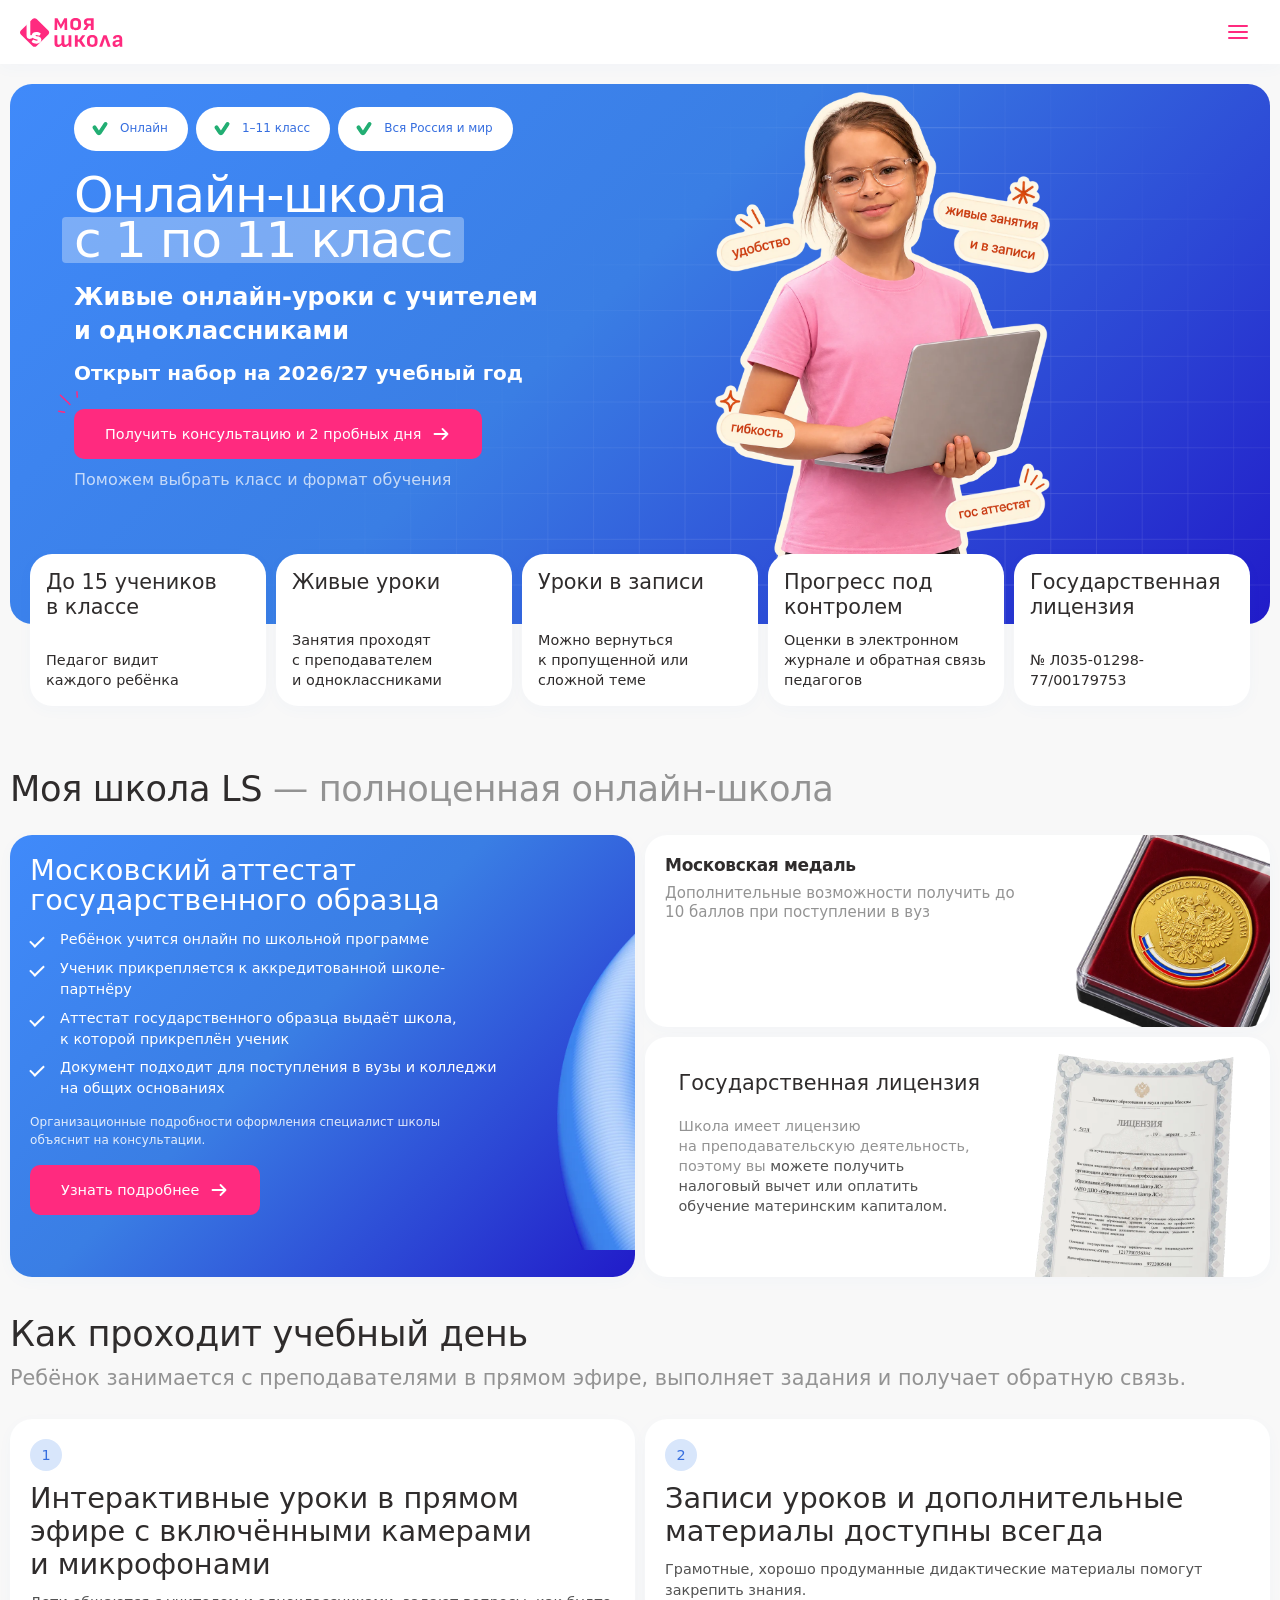
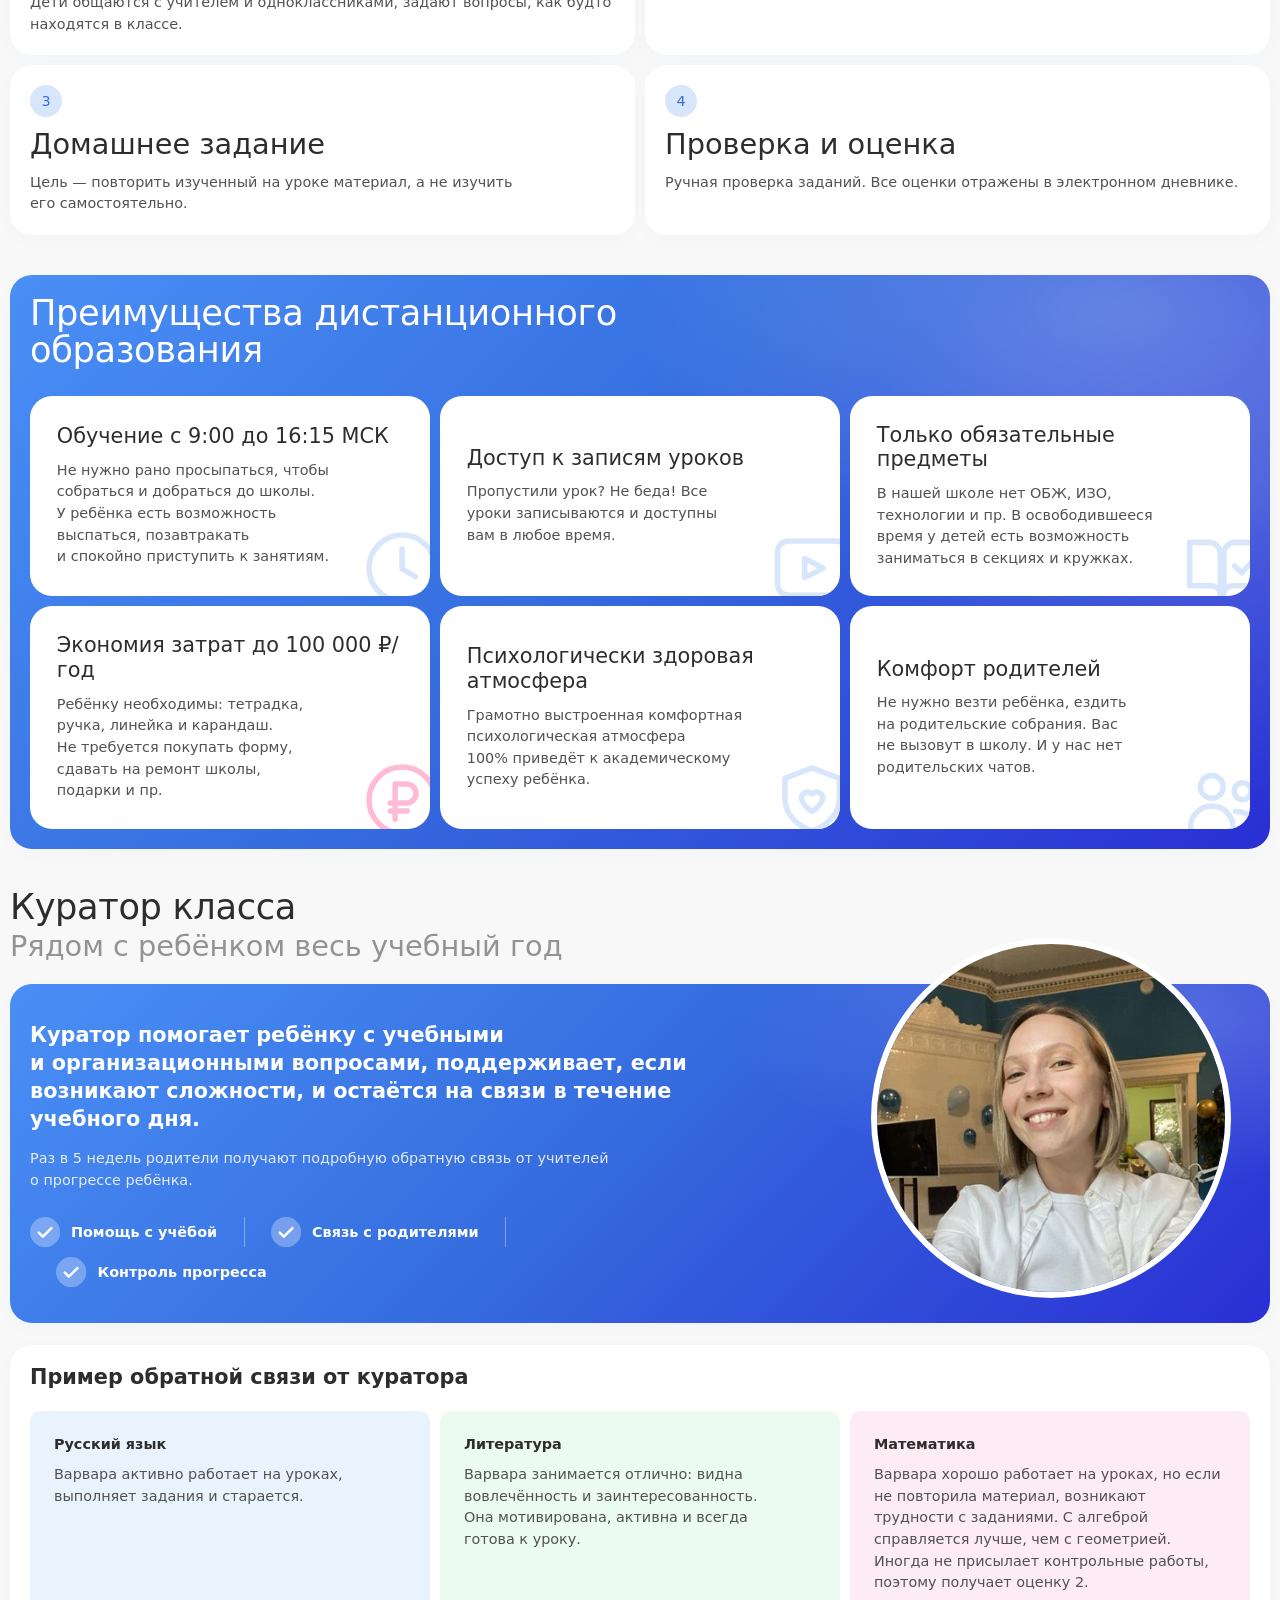
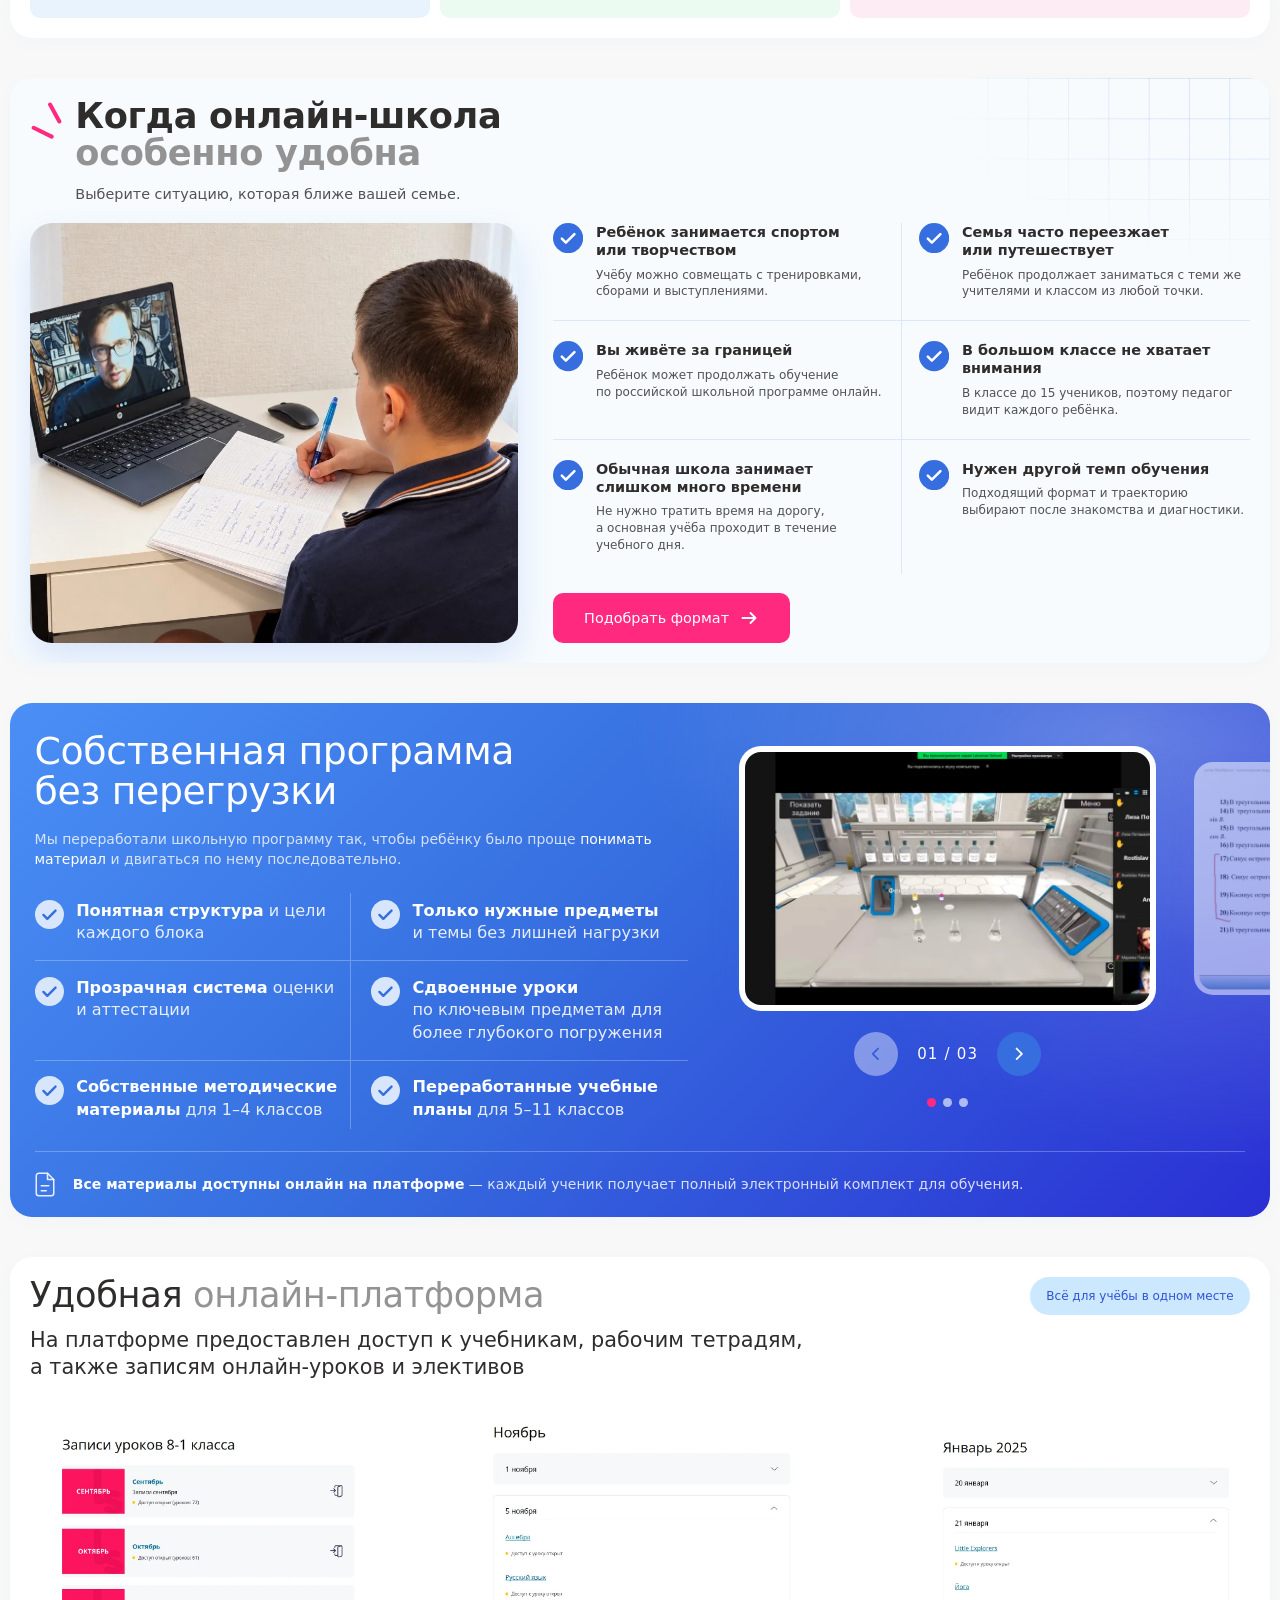
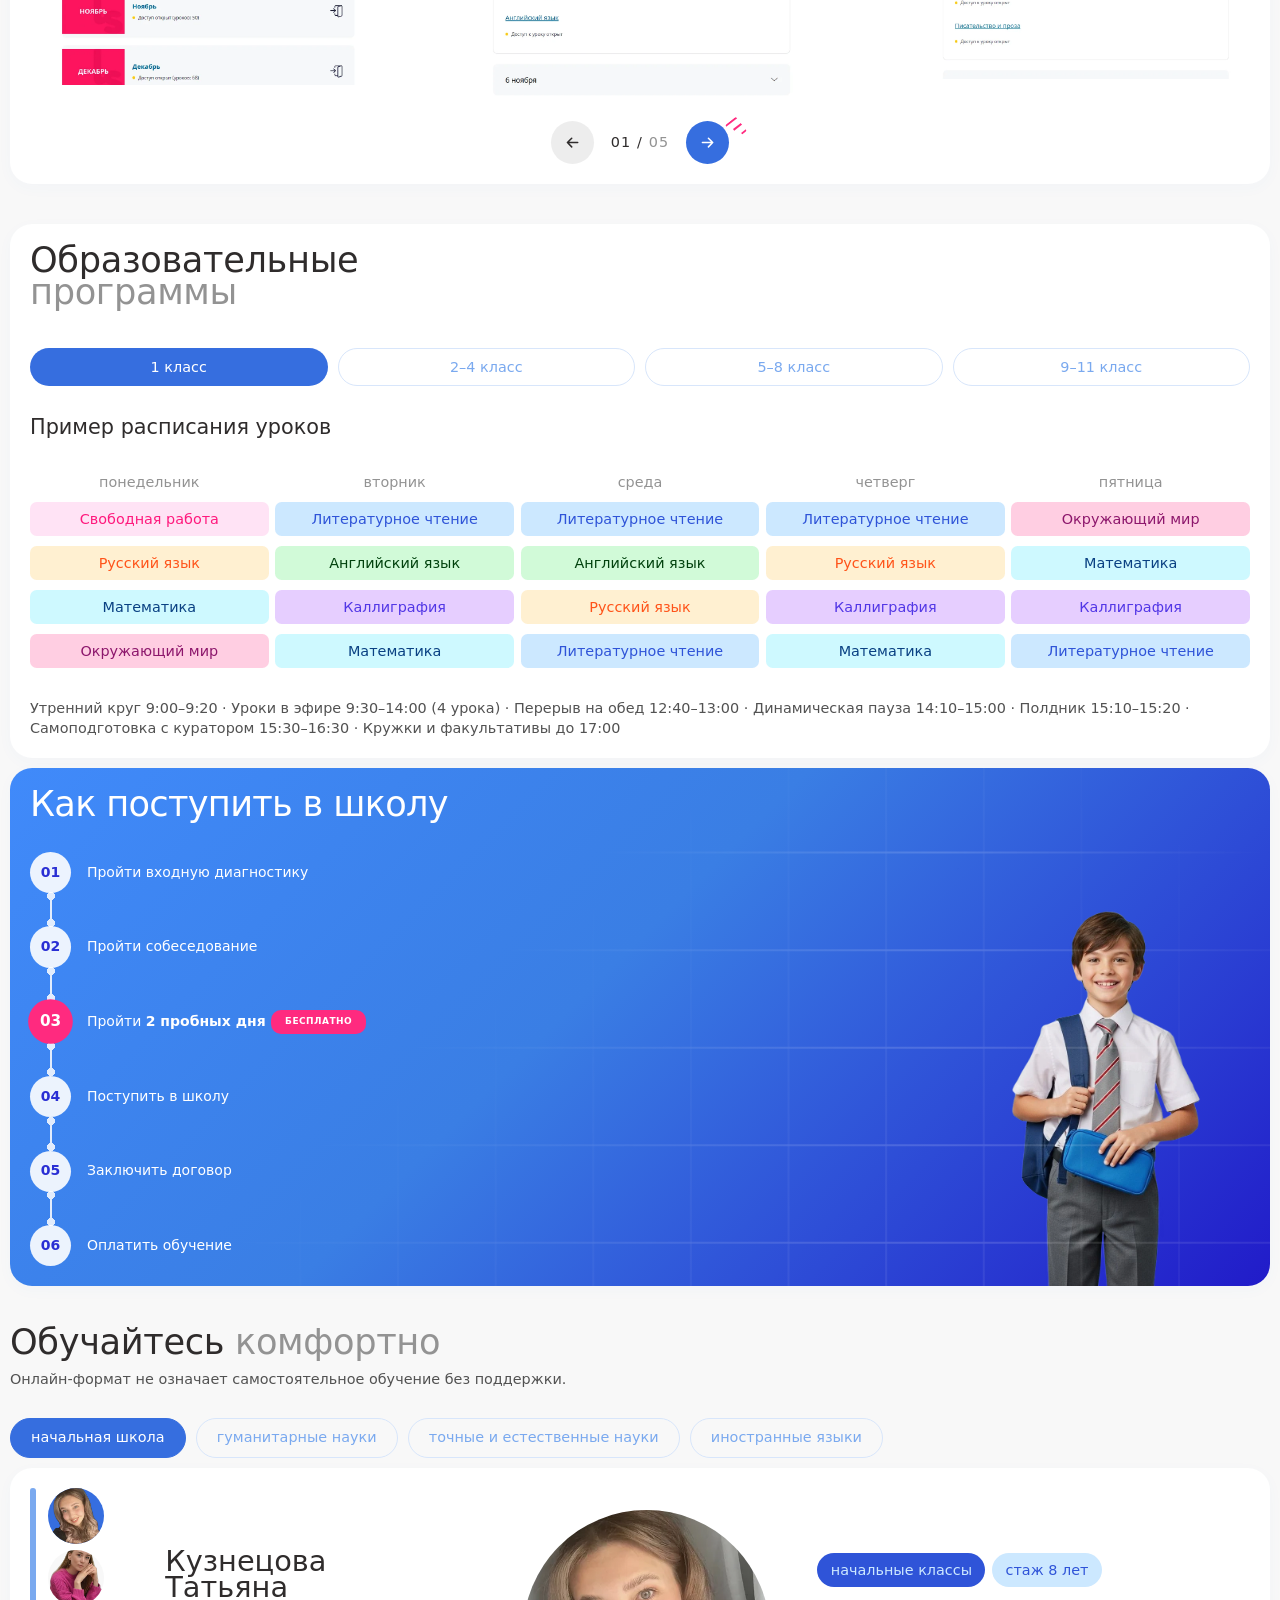
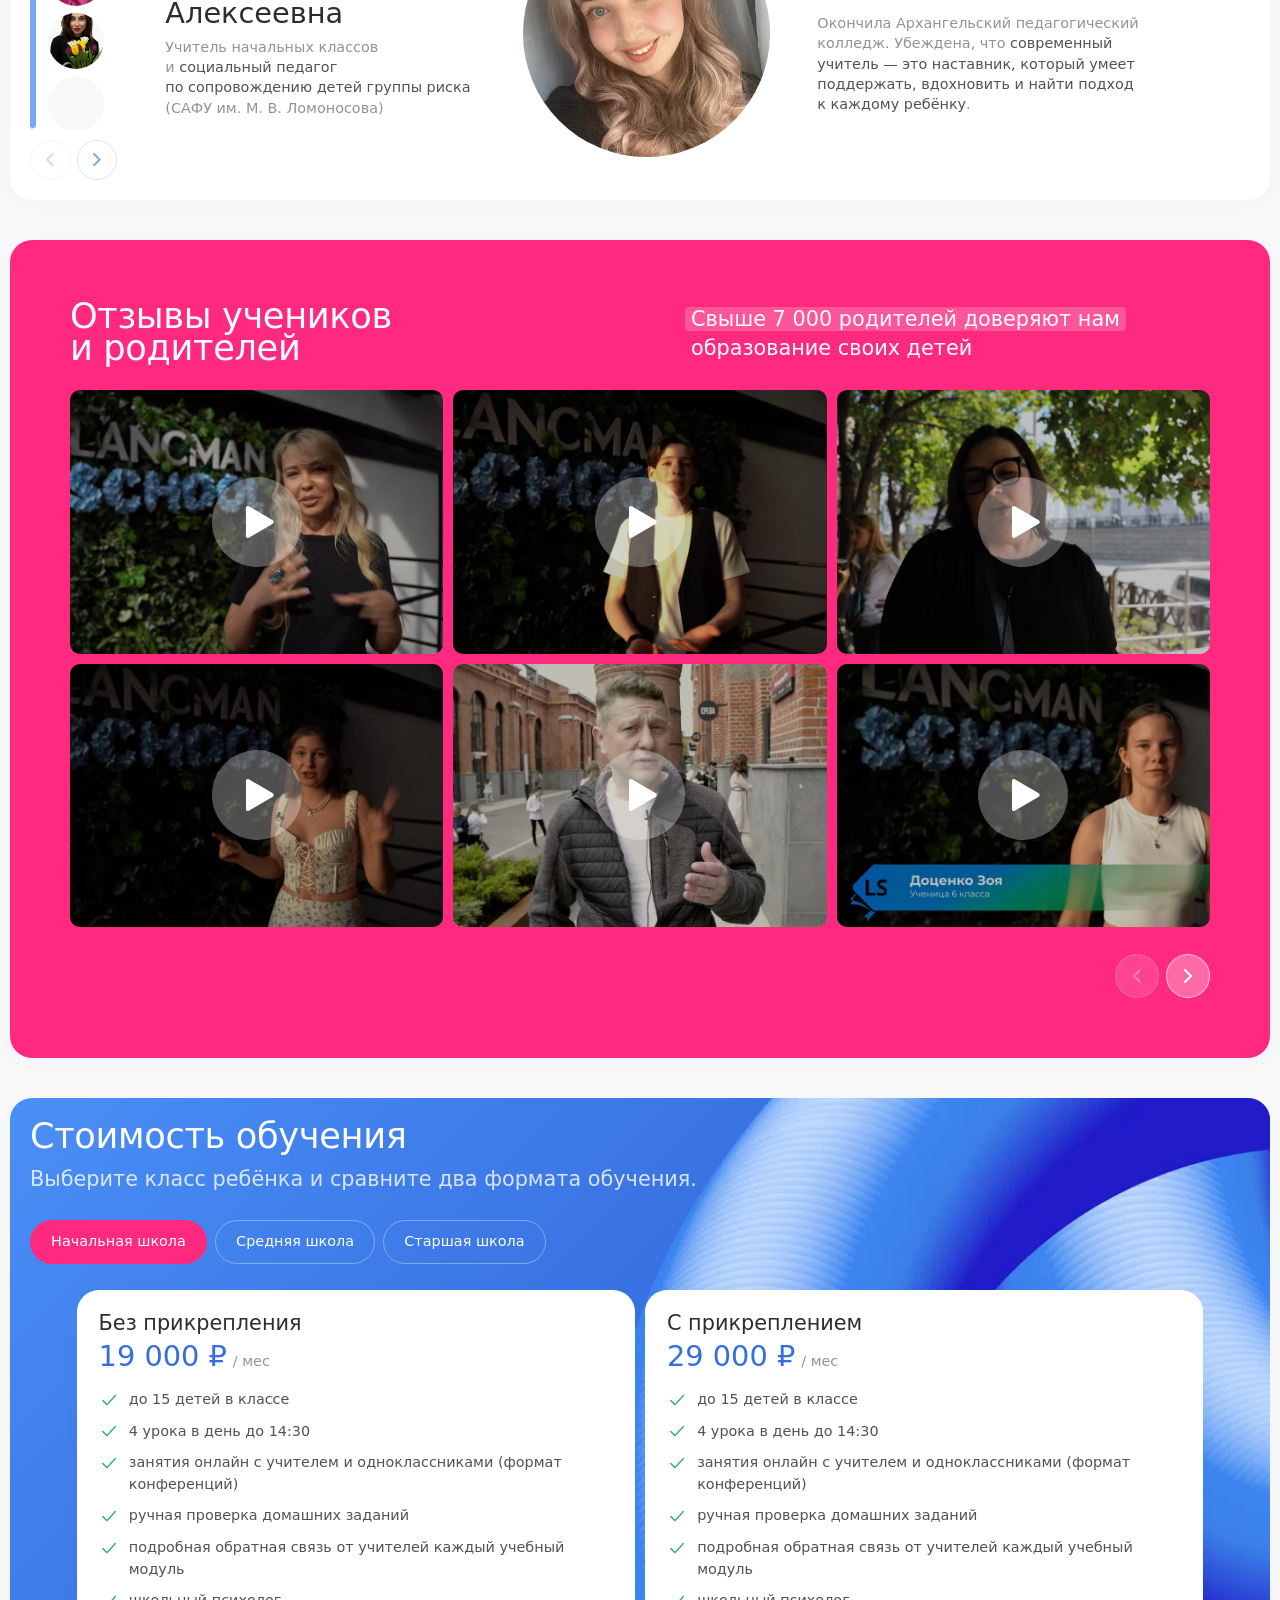
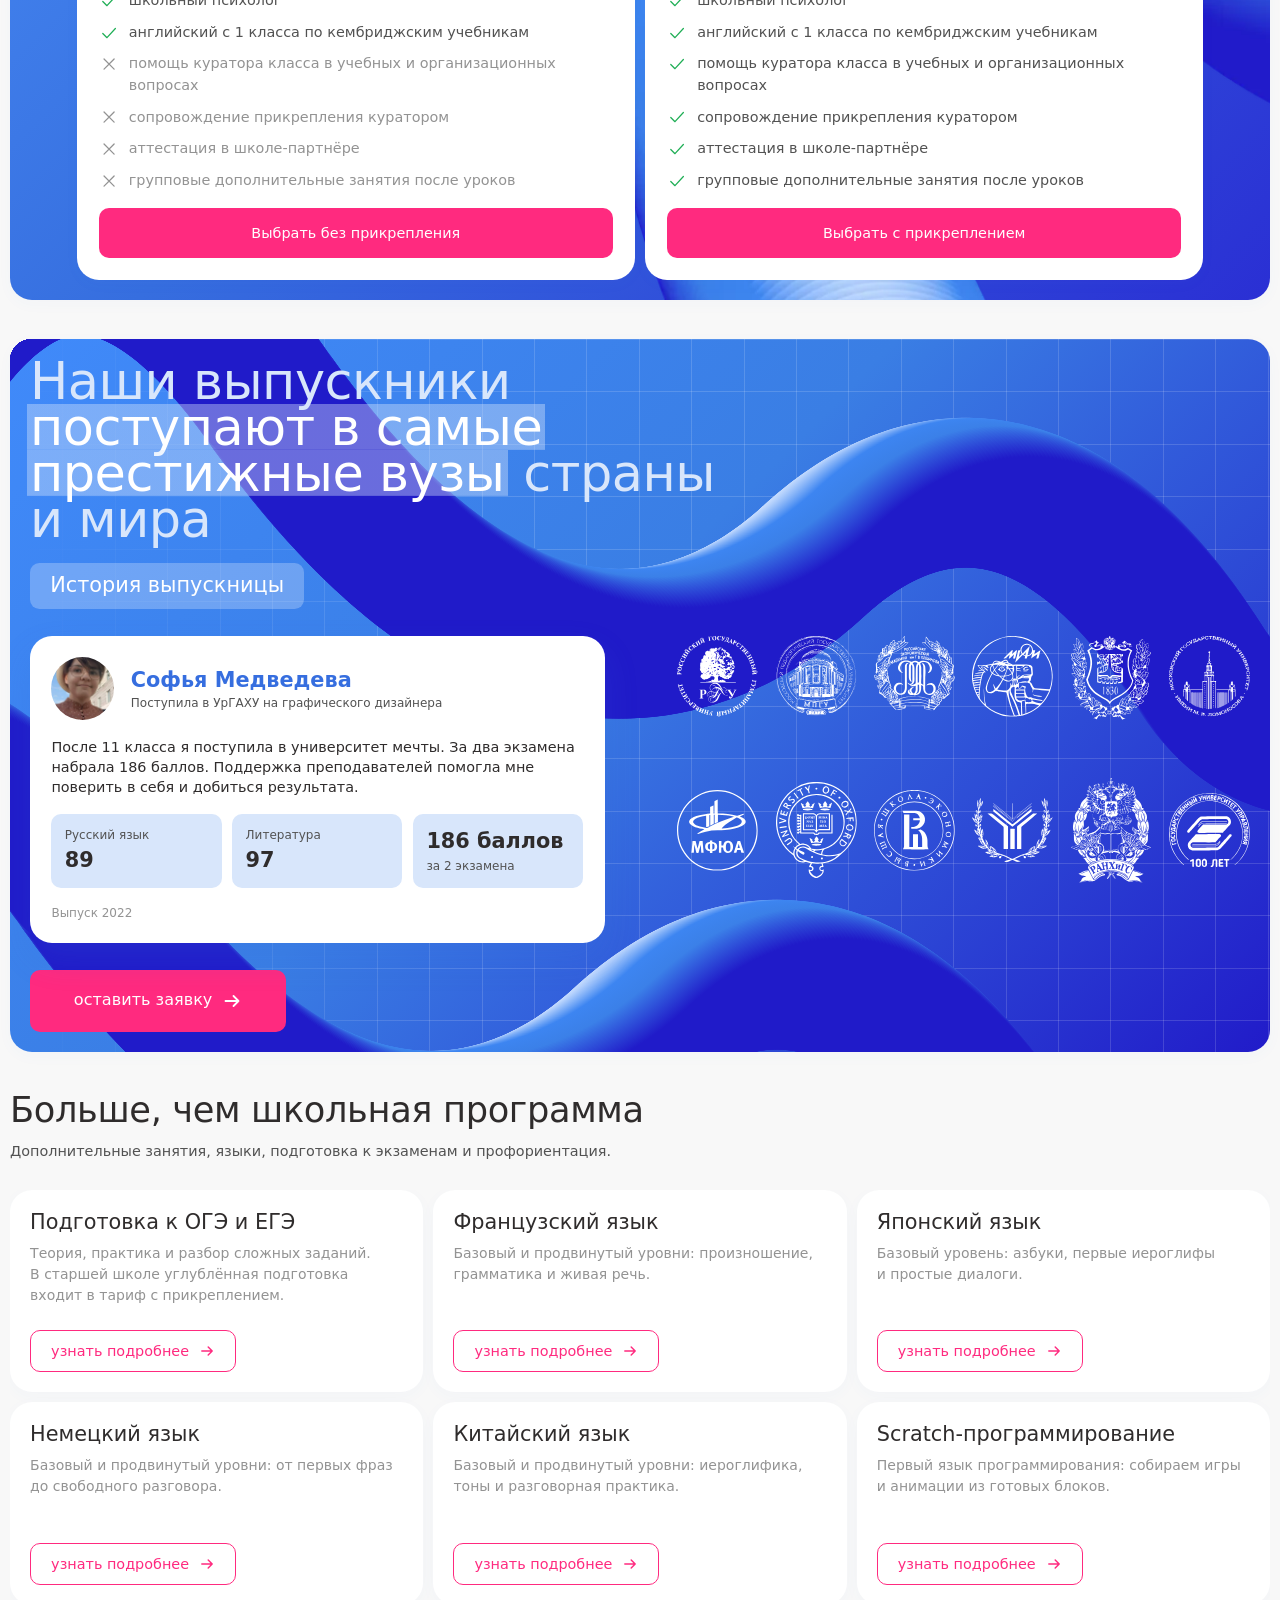
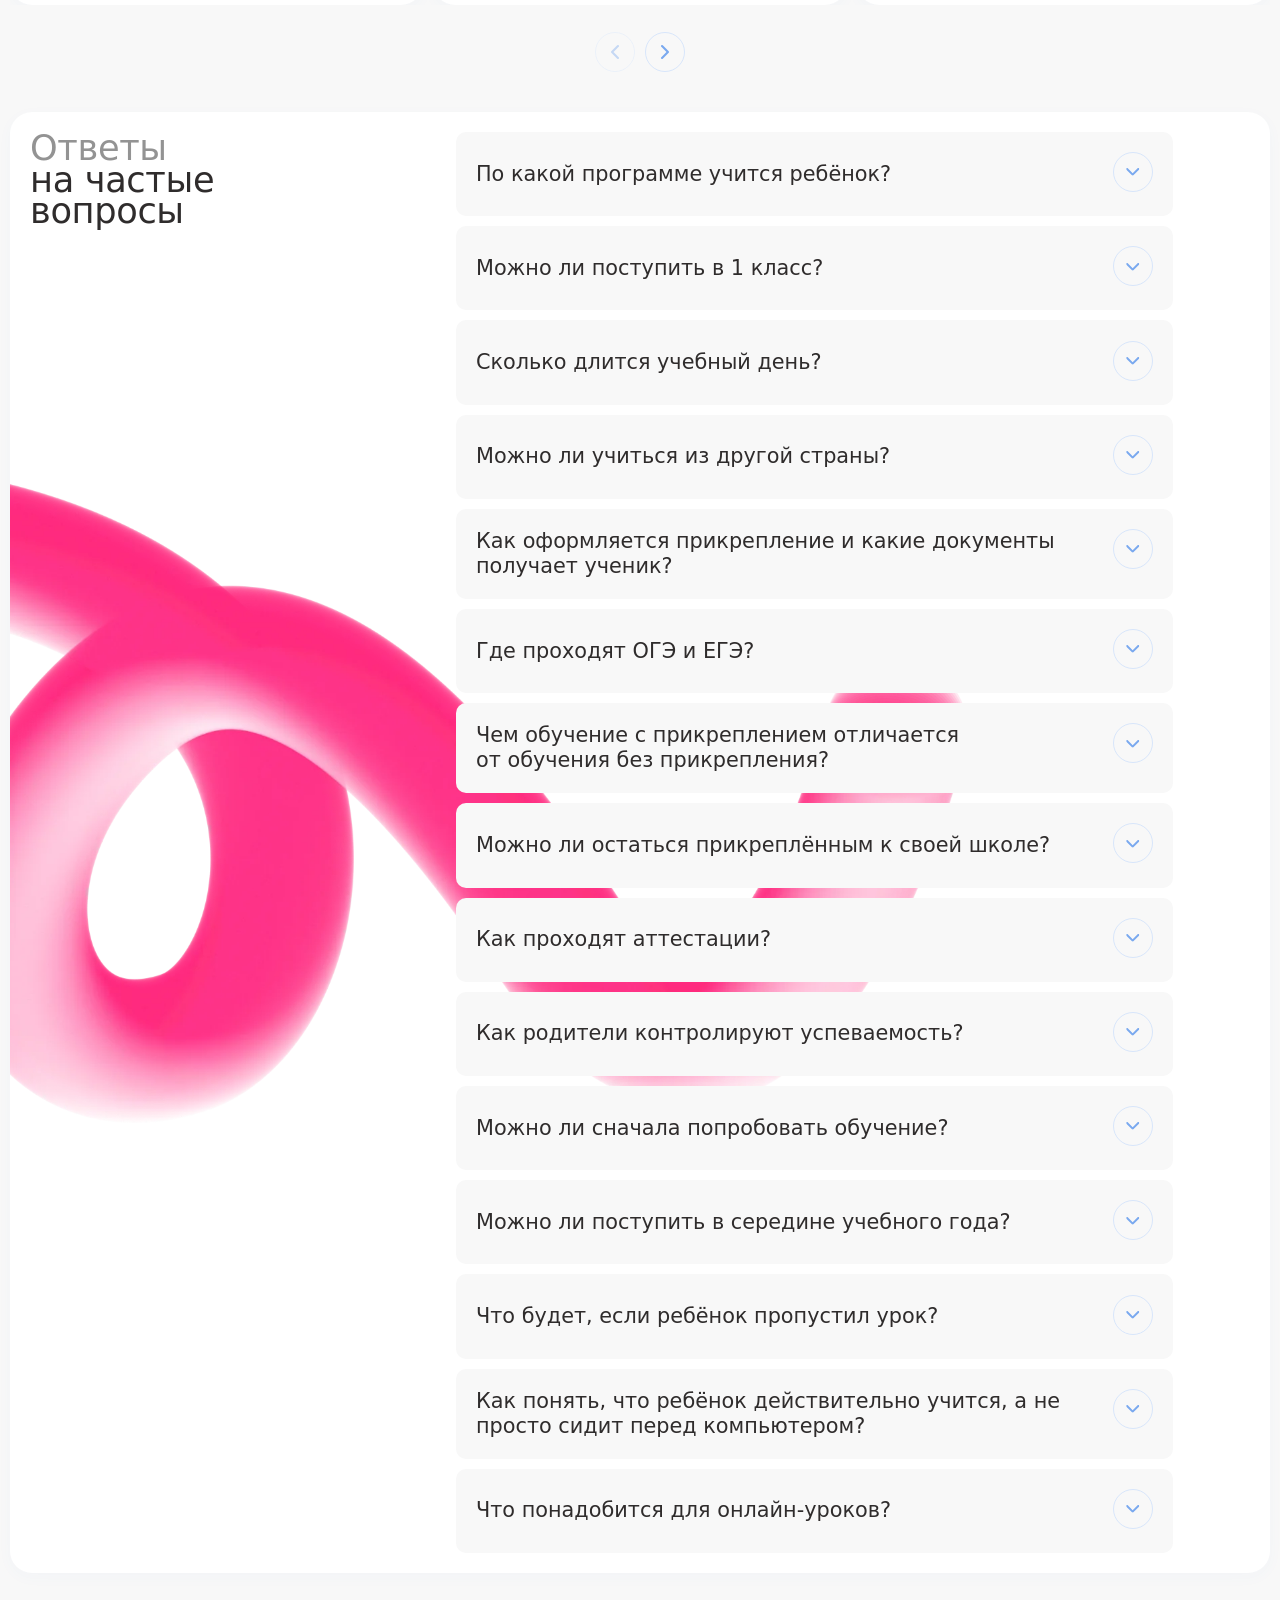
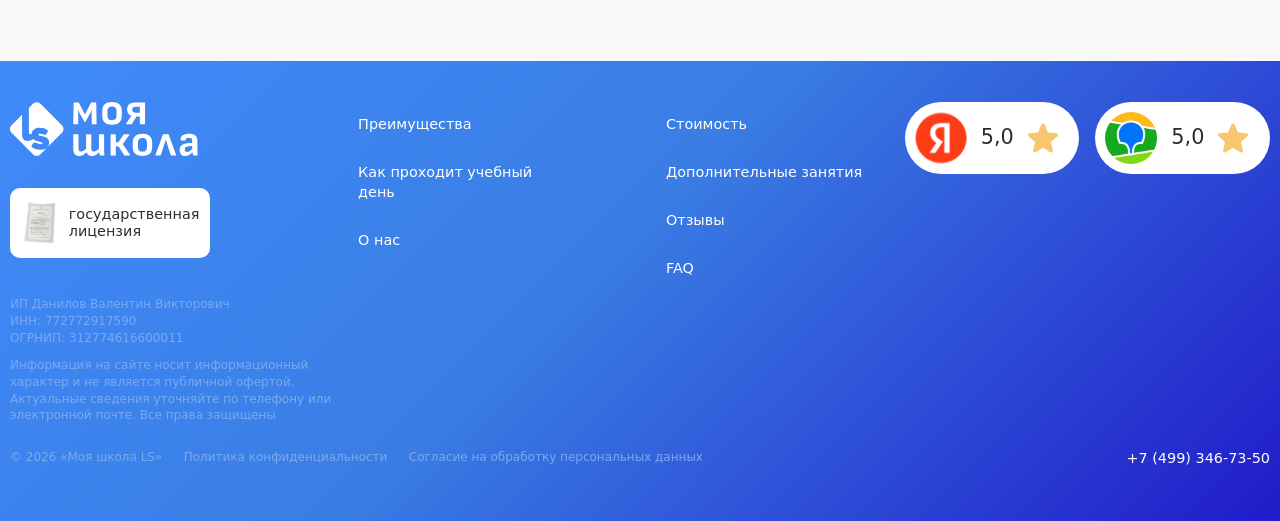
==== commit e5c99e5a: "Правки 21.09.2026 (вечер): «Когда удобна» по референсу, единый список в тарифах - #who-fits переверс" ====
--- a/index.html
+++ b/index.html
@@ -47,14 +47,14 @@
   <link rel="stylesheet" href="css/school-day.css?v=3">
   <link rel="stylesheet" href="css/benefits.css">
   <link rel="stylesheet" href="css/curator.css?v=5">
-  <link rel="stylesheet" href="css/who-fits.css?v=2">
+  <link rel="stylesheet" href="css/who-fits.css?v=7">
   <link rel="stylesheet" href="css/program.css?v=5">
   <link rel="stylesheet" href="css/platform.css?v=10">
   <link rel="stylesheet" href="css/programs.css?v=5">
   <link rel="stylesheet" href="css/classes.css?v=2">
   <link rel="stylesheet" href="css/about.css?v=10">
   <link rel="stylesheet" href="css/reviews.css?v=6">
-  <link rel="stylesheet" href="css/pricing.css?v=10">
+  <link rel="stylesheet" href="css/pricing.css?v=11">
   <link rel="stylesheet" href="css/universities.css?v=3">
   <link rel="stylesheet" href="css/additional.css?v=4">
   <link rel="stylesheet" href="css/faq.css?v=2">
@@ -69,7 +69,7 @@
   <script src="js/programs.js" defer></script>
   <script src="js/classes.js?v=2" defer></script>
   <script src="js/about.js?v=3" defer></script>
-  <script src="js/pricing.js?v=5" defer></script>
+  <script src="js/pricing.js?v=6" defer></script>
   <script src="js/additional.js?v=2" defer></script>
   <script src="js/reviews.js?v=6" defer></script>
   <script src="js/faq.js?v=3" defer></script>
@@ -416,7 +416,8 @@
       <div class="container">
         <div class="who-fits__box">
           <header class="who-fits__head">
-            <h2 class="who-fits__title">Когда онлайн-школа особенно удобна</h2>
+            <svg class="who-fits__slash" viewBox="0 0 53 64" fill="none" aria-hidden="true"><path d="M32.5 5.8l15 27.4M5.9 43.4l29.2 14.2" stroke="currentColor" stroke-width="6.5" stroke-linecap="round"/></svg>
+            <h2 class="who-fits__title">Когда онлайн-школа <span class="who-fits__title-muted">особенно удобна</span></h2>
             <p class="who-fits__subtitle">Выберите ситуацию, которая ближе вашей семье.</p>
           </header>
 
--- a/css/who-fits.css
+++ b/css/who-fits.css
@@ -1,16 +1,19 @@
 /* who-fits.css — блок 4 «Когда онлайн-школа особенно удобна» (ТЗ 06.09.2026, §8).
-   ⚠️ 20.09.2026, правка клиента: блок переверстан по креативу «Собственная
-   программа без перегрузки» (тот же приём, что в program.css). Слева заголовок,
-   белая карточка со списком из шести ситуаций и кнопка «Подобрать формат»,
-   справа фото в белой рамке. Вместо прежней сетки карточек 3 × 2 с петлёй
-   (эталон «когда удобна.jpg») — список с галочками.
+   ⚠️ 21.09.2026, правка клиента: блок переверстан «1 в 1» по новому референсу.
+   Убрана белая подложка под списком, фон коробки — светлый, лёгкий (вместо
+   синего градиента). Отделяется от соседних секций только фоном и тенью коробки,
+   без вложенных карточек. Декор один: тонкая сетка в правом верхнем углу
+   и розовый штрих у заголовка.
+
+   Раскладка: сверху заголовок с подзаголовком, под ним слева фото, справа
+   список ситуаций 2 × 3 (галочка, название, описание, тонкие линейки) и кнопка
+   «Подобрать формат» на одной линии с нижним краем фото.
+   Карусели здесь нет: ТЗ §8 её прямо запрещает.
 
    Фото — «2026-09-20 23.18.45.jpg» из папки «корректировки сайта», ужато до WebP.
-   Рамка и тень — как у слайда карусели в program.css. Карусели здесь нет:
-   ТЗ §8 её прямо запрещает.
-
-   Раскладка — именованные области: на десктопе фото стоит справа и тянется
-   на всю высоту левой колонки, на планшете и телефоне порядок
+
+   Раскладка — именованные области: на десктопе фото стоит слева и тянется
+   на всю высоту списка и кнопки, на планшете и телефоне порядок
    заголовок → фото → список → кнопка. */
 
 .who-fits {
@@ -19,87 +22,141 @@
 
 /* container-type у .container (layout.css): cqw ниже считаются от ширины коробки. */
 .who-fits__box {
+  /* Фон коробки и цвет линеек — только от переменных base.css */
+  --who-bg: color-mix(in srgb, var(--tint-blue) 35%, var(--color-white));
+  --who-line: color-mix(in srgb, var(--color-blue) 14%, transparent);
+
   position: relative;
   overflow: hidden;
   display: grid;
-  /* Доли те же, что у #program: текст ~600, фото ~550 */
-  grid-template-columns: minmax(0, 1fr) minmax(0, 0.9fr);
-  grid-template-rows: auto auto 1fr;
+  /* Доли по референсу: фото ≈ 0,7 : список ≈ 1 */
+  grid-template-columns: minmax(0, 0.7fr) minmax(0, 1fr);
+  grid-template-rows: auto 1fr auto;
   grid-template-areas:
-    "head  media"
-    "list  media"
-    "cta   media";
-  column-gap: clamp(24px, 2.128cqw, 44px);
+    "head  head"
+    "media list"
+    "media cta";
+  column-gap: clamp(24px, 2.8cqw, 56px);
   row-gap: clamp(14px, 1.5cqw, 28px);
   padding: var(--card-pad);
   border-radius: var(--radius-card);
   box-shadow: var(--shadow-card);
-  background:
-    radial-gradient(55% 60% at 88% 6%, color-mix(in srgb, var(--color-white) 22%, transparent), transparent 70%),
-    radial-gradient(45% 70% at 99% 40%, color-mix(in srgb, var(--color-white) 14%, transparent), transparent 72%),
-    linear-gradient(135deg, var(--color-blue-bright) 0%, var(--color-blue) 45%, var(--color-blue-deep) 100%);
+  background: var(--who-bg);
+}
+
+/* Тонкая сетка в правом верхнем углу: две пары линий, к центру гаснет маской */
+.who-fits__box::before {
+  content: '';
+  position: absolute;
+  top: 0;
+  right: 0;
+  width: 26cqw;
+  height: 15cqw;
+  background-image:
+    linear-gradient(to right, var(--who-line) 1px, transparent 1px),
+    linear-gradient(to bottom, var(--who-line) 1px, transparent 1px);
+  background-size: 3.2cqw 3.2cqw;
+  background-position: right top;
+  -webkit-mask-image: radial-gradient(ellipse at top right, black 25%, transparent 72%);
+  mask-image: radial-gradient(ellipse at top right, black 25%, transparent 72%);
+  pointer-events: none;
 }
 
 .who-fits__head {
   grid-area: head;
+  position: relative;
   display: flex;
   flex-direction: column;
   gap: clamp(12px, 0.851cqw, 16px);
+  /* Место под розовый штрих слева от заголовка */
+  padding-left: clamp(36px, 3.6cqw, 68px);
+}
+
+/* Розовый штрих-акцент слева от первой строки заголовка */
+.who-fits__slash {
+  position: absolute;
+  top: 0.2cqw;
+  left: 0;
+  width: clamp(28px, 2.6cqw, 52px);
+  height: auto;
+  color: var(--color-pink);
 }
 
 .who-fits__title {
   font-size: var(--fs-h2);
   line-height: 1.05;
-  color: var(--color-white);
+  font-weight: 700;
+  color: var(--color-black);
+}
+
+/* Вторая строка заголовка — серая, как в блоках «Платформа» и «Программы» */
+.who-fits__title-muted {
+  display: block;
+  color: var(--color-gray-2);
 }
 
 .who-fits__subtitle {
   font-size: var(--fs-text);
   line-height: 1.4;
-  color: var(--color-light-blue);
-}
-
-/* Белая карточка: шесть строк, между ними тонкие линейки (как в program.css) */
+  color: var(--color-gray-1);
+}
+
+/* Список без подложки: две колонки, между рядами и колонками тонкие линейки */
 .who-fits__list {
   grid-area: list;
-  padding: clamp(6px, 0.6cqw, 12px) clamp(10px, 1.06cqw, 20px);
-  border-radius: var(--radius-card);
-  background: var(--color-white);
+  display: grid;
+  grid-template-columns: repeat(2, minmax(0, 1fr));
+  align-content: start;
 }
 
 .who-fits__item {
   display: flex;
   align-items: flex-start;
-  gap: clamp(8px, 0.85cqw, 16px);
-  padding: clamp(10px, 1cqw, 18px) clamp(10px, 1.06cqw, 20px);
-}
-
-.who-fits__item:not(:last-child) {
-  border-bottom: 1px solid var(--color-gray-3);
+  gap: clamp(10px, 1cqw, 18px);
+  padding: clamp(14px, 1.6cqw, 30px) clamp(12px, 1.4cqw, 26px) clamp(14px, 1.6cqw, 30px) 0;
+}
+
+.who-fits__item:nth-child(-n+4) {
+  border-bottom: 1px solid var(--who-line);
+}
+
+/* Левая колонка отделена от правой вертикальной линейкой */
+.who-fits__item:nth-child(odd) {
+  border-right: 1px solid var(--who-line);
+}
+
+.who-fits__item:nth-child(even) {
+  padding-left: clamp(12px, 1.4cqw, 26px);
+  padding-right: 0;
+}
+
+.who-fits__item:first-child,
+.who-fits__item:nth-child(2) {
+  padding-top: 0;
 }
 
 .who-fits__check {
   flex: none;
-  width: clamp(24px, 1.9cqw, 36px);
-  height: clamp(24px, 1.9cqw, 36px);
-  /* currentColor заливает круг, галочка красится отдельным правилом */
-  color: var(--chip-blue-bg);
+  width: clamp(28px, 2.4cqw, 46px);
+  height: clamp(28px, 2.4cqw, 46px);
+  /* currentColor заливает круг, галочка — белая */
+  color: var(--color-blue);
 }
 
 .who-fits__check path {
-  stroke: var(--color-blue);
+  stroke: var(--color-white);
 }
 
 .who-fits__item-body {
   display: flex;
   flex-direction: column;
-  gap: 4px;
+  gap: clamp(6px, 0.6cqw, 12px);
 }
 
 .who-fits__item-title {
   font-size: var(--fs-text);
-  line-height: 1.3;
-  font-weight: 600;
+  line-height: 1.25;
+  font-weight: 700;
   color: var(--color-black);
 }
 
@@ -111,36 +168,31 @@
 
 .who-fits__cta {
   grid-area: cta;
-  align-self: start;
+  align-self: end;
   justify-self: start;
 }
 
-/* Фото: белая рамка и тень — как у слайда в program.css. Рамка тянется на всю
-   высоту левой колонки, а фото лежит в ней абсолютом и кадрируется: с
-   aspect-ratio у самой картинки flex её по высоте не растягивает. */
+/* Фото без рамки: скругление и тень. Медиа-блок тянется на всю высоту списка
+   и кнопки, а фото лежит в нём абсолютом и кадрируется: с aspect-ratio у самой
+   картинки grid её по высоте не растягивает. */
 .who-fits__media {
-  --who-frame: clamp(5px, 0.5cqw, 9px);
-
   grid-area: media;
   position: relative;
-  padding: var(--who-frame);
   border-radius: var(--radius-card);
-  background: var(--color-white);
   box-shadow: var(--shadow-photo);
 }
 
 .who-fits__photo {
   position: absolute;
-  inset: var(--who-frame);
-  width: calc(100% - 2 * var(--who-frame));
-  height: calc(100% - 2 * var(--who-frame));
+  inset: 0;
+  width: 100%;
+  height: 100%;
   object-fit: cover;
   object-position: 45% 50%;
-  /* Внутреннее скругление на толщину белой рамки меньше внешнего */
-  border-radius: calc(var(--radius-card) - var(--who-frame));
-}
-
-/* Планшет: одна колонка, фото сразу под заголовком */
+  border-radius: var(--radius-card);
+}
+
+/* Планшет: одна колонка, фото сразу под заголовком; список остаётся в две колонки */
 @media (max-width: 1024px) {
   .who-fits__box {
     grid-template-columns: minmax(0, 1fr);
@@ -156,17 +208,37 @@
   .who-fits__photo {
     position: static;
     display: block;
-    width: 100%;
     height: auto;
     aspect-ratio: 16 / 10;
   }
-}
-
-/* Телефон: поле коробки — --card-pad (20), кнопка во всю ширину, пункты плотнее */
+
+  .who-fits__item:first-child,
+  .who-fits__item:nth-child(2) {
+    padding-top: clamp(14px, 1.6cqw, 30px);
+  }
+}
+
+/* Телефон: поле коробки — --card-pad (20), список в одну колонку, кнопка во всю ширину */
 @media (max-width: 767px) {
   .who-fits__box { row-gap: 20px; }
 
-  .who-fits__item { padding: 14px 6px; }
+  .who-fits__head { padding-left: 40px; }
+
+  .who-fits__list { grid-template-columns: minmax(0, 1fr); }
+
+  .who-fits__item,
+  .who-fits__item:nth-child(odd),
+  .who-fits__item:nth-child(even),
+  .who-fits__item:first-child,
+  .who-fits__item:nth-child(2) {
+    padding: 16px 0;
+    border-right: 0;
+  }
+
+  .who-fits__item:nth-child(-n+4),
+  .who-fits__item:nth-child(5) {
+    border-bottom: 1px solid var(--who-line);
+  }
 
   .who-fits__cta {
     justify-self: stretch;
--- a/css/pricing.css
+++ b/css/pricing.css
@@ -137,8 +137,9 @@
 
 /* Плашка «Во всех тарифах» снята 16.09.2026 по правке клиента. */
 
-/* Пункт списка: иконка + текст. Иконку рисует pricing.js (20.09.2026):
-   зелёная галочка — входит в тариф, красный крест — не входит. */
+/* Пункт списка: иконка + текст. Иконку рисует pricing.js (21.09.2026):
+   тонкая зелёная галочка — входит в тариф, тонкий серый крестик — не входит.
+   Без круглых обводок и фонов. */
 .pricing__feature {
   position: relative;
   display: flex;
@@ -157,13 +158,9 @@
   margin-top: 0.05em;
 }
 
-.pricing__icon path {
-  stroke: var(--color-white);
-}
-
 .pricing__feature--yes .pricing__icon { color: var(--color-success); }
 
-.pricing__feature--no .pricing__icon { color: var(--color-danger); }
+.pricing__feature--no .pricing__icon { color: var(--color-gray-2); }
 
 /* Услуги, которых в тарифе нет, приглушены */
 .pricing__feature--no { color: var(--color-gray-2); }
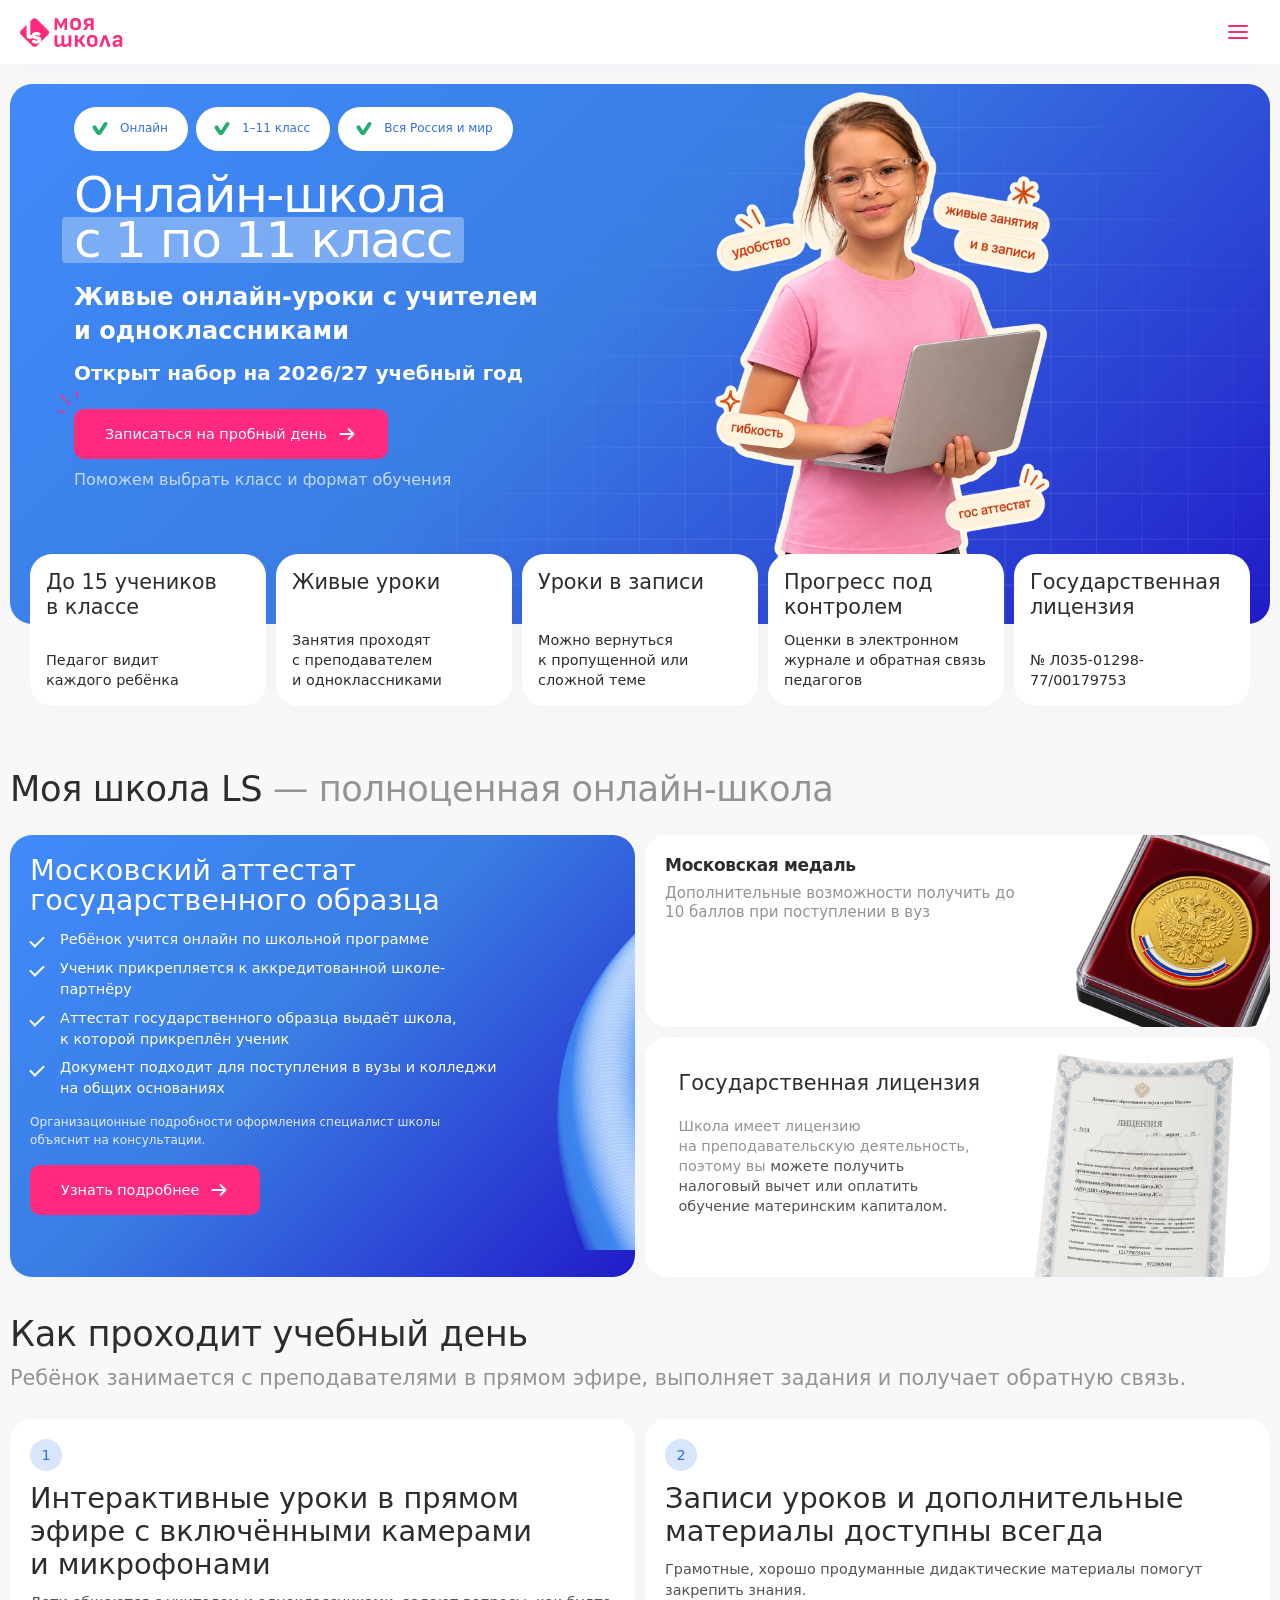
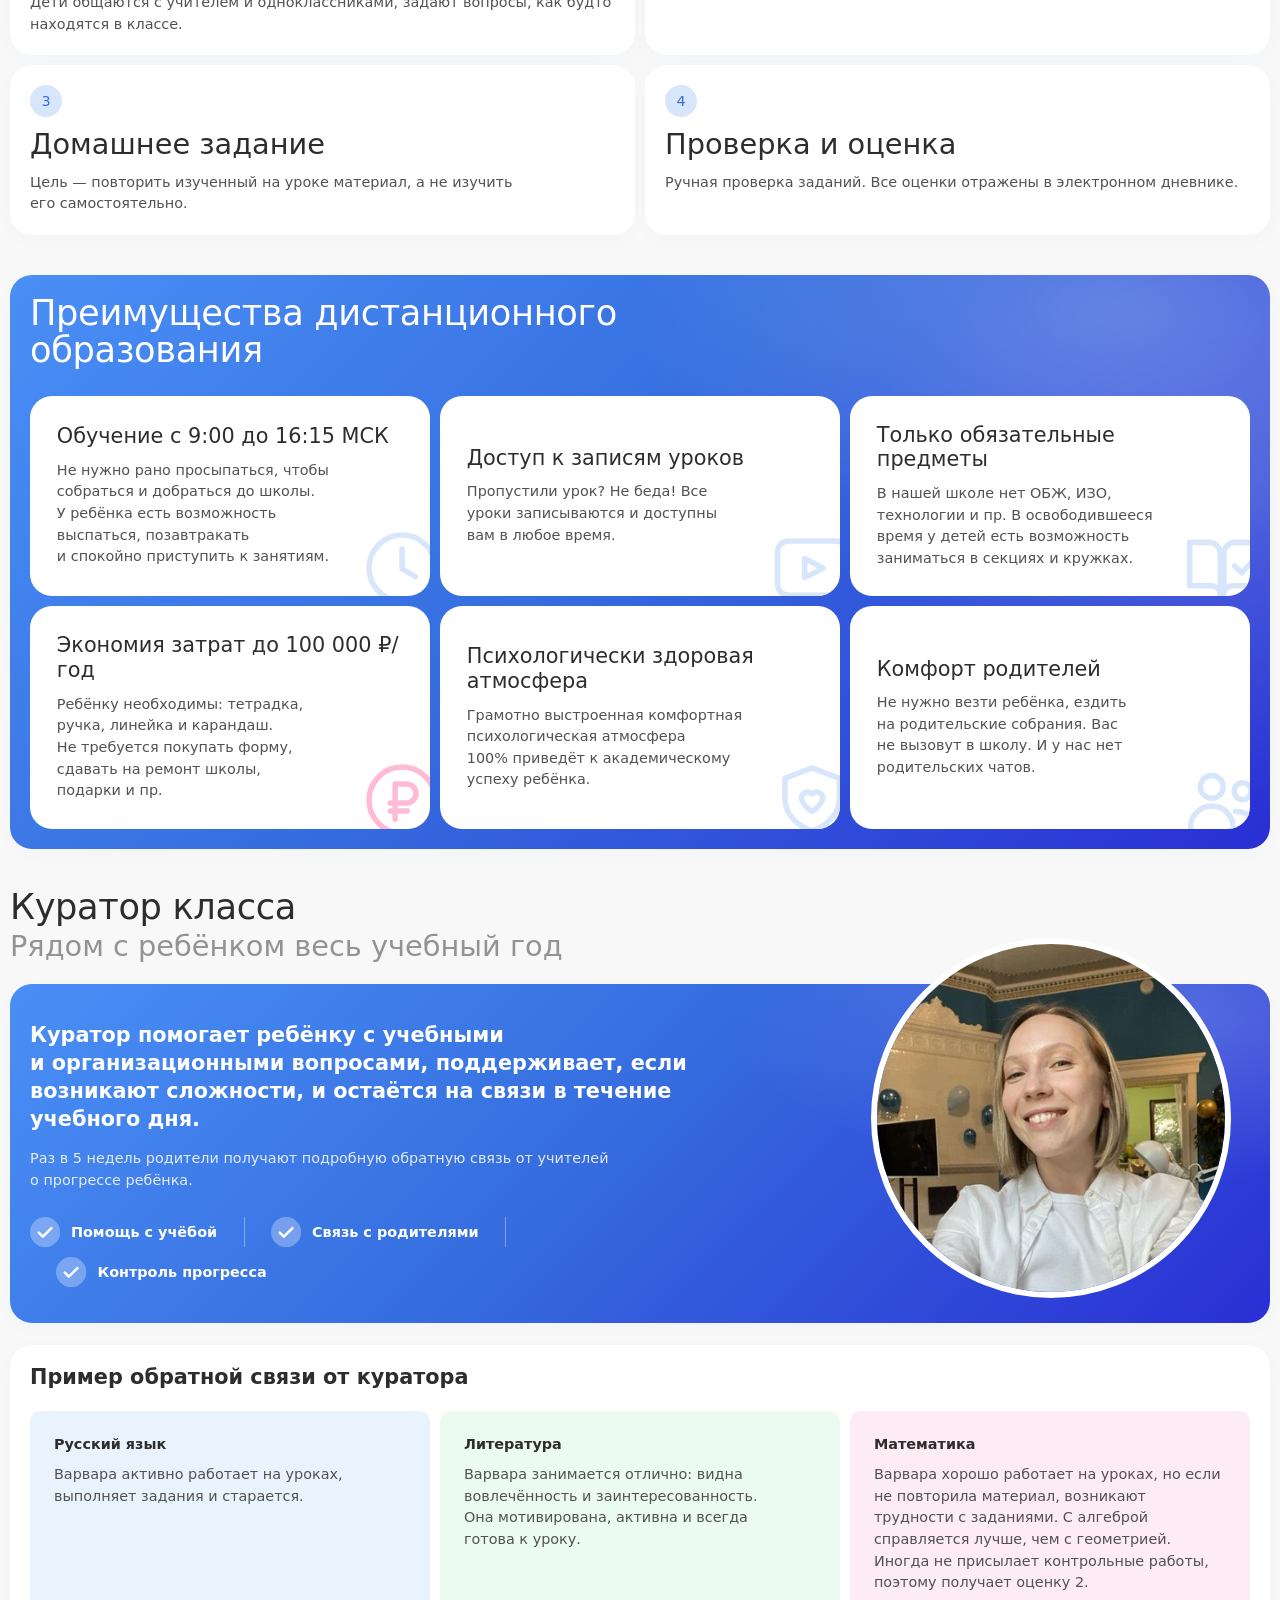
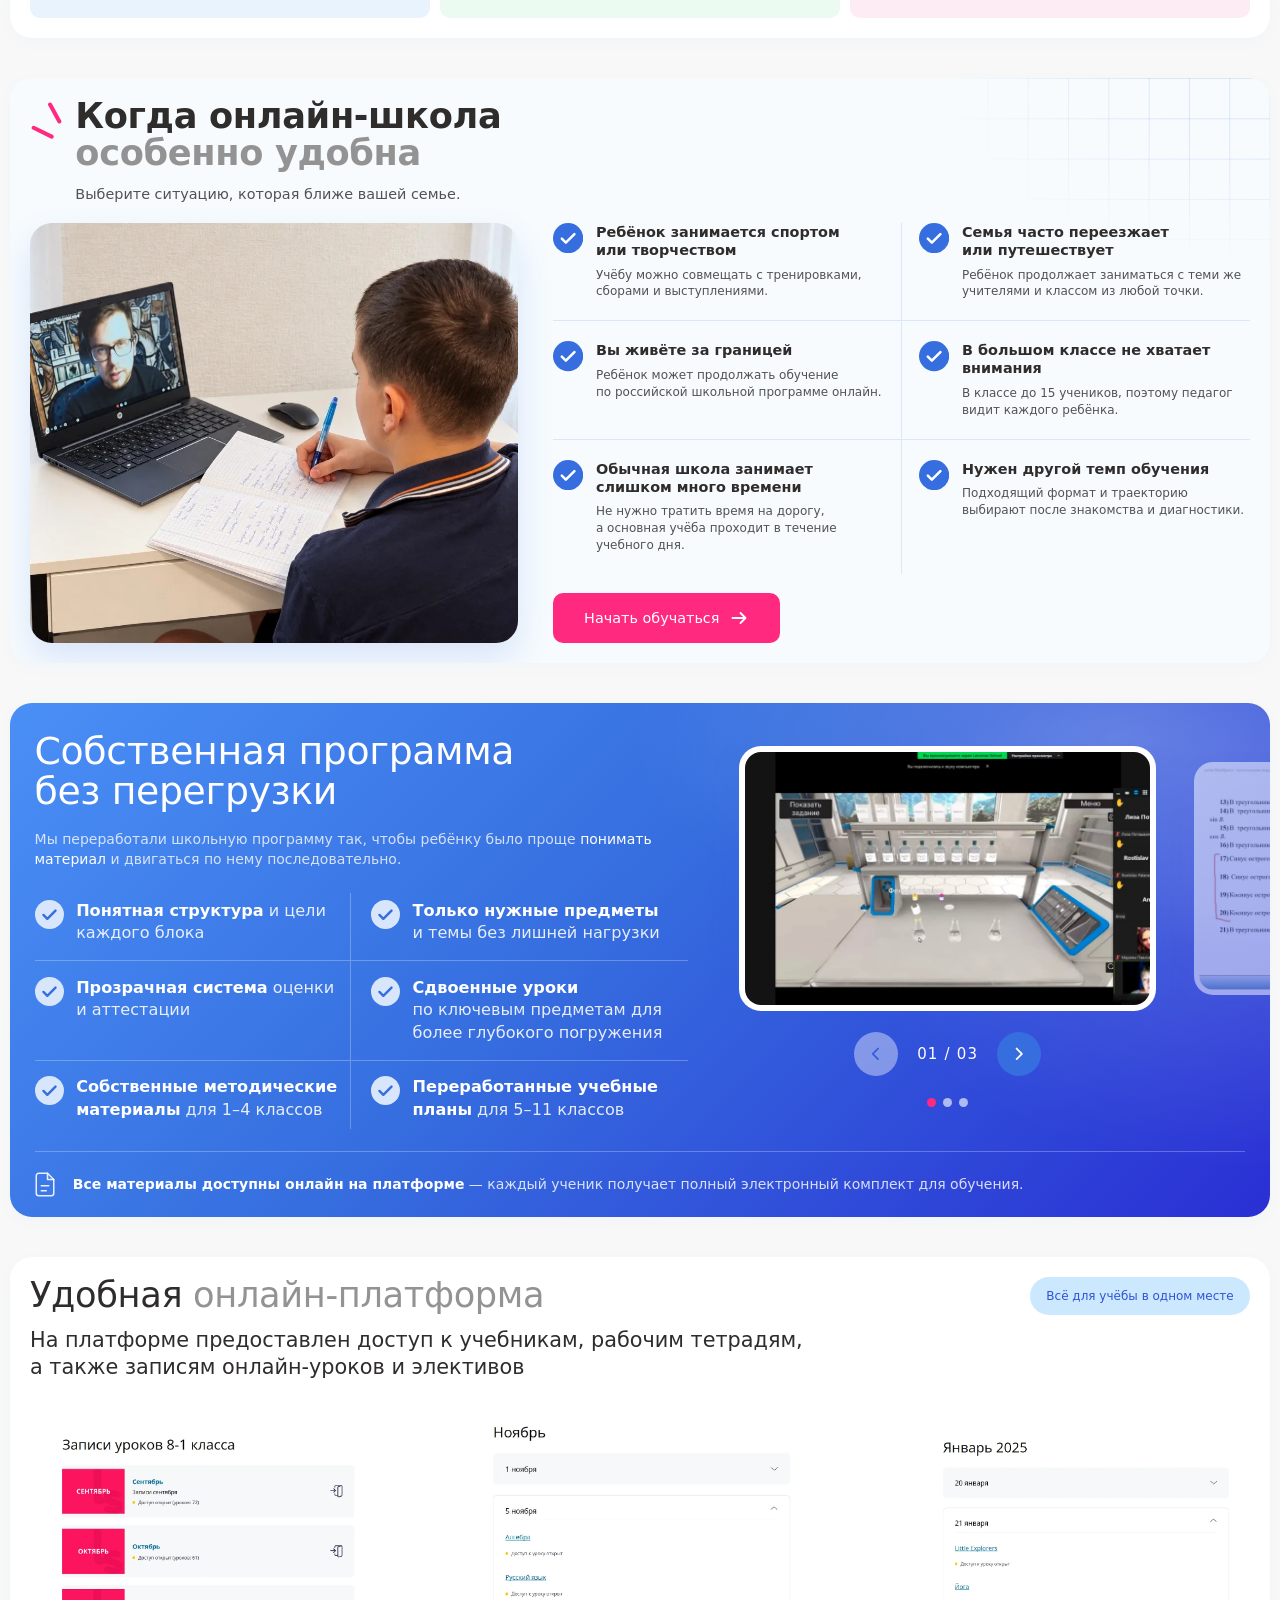
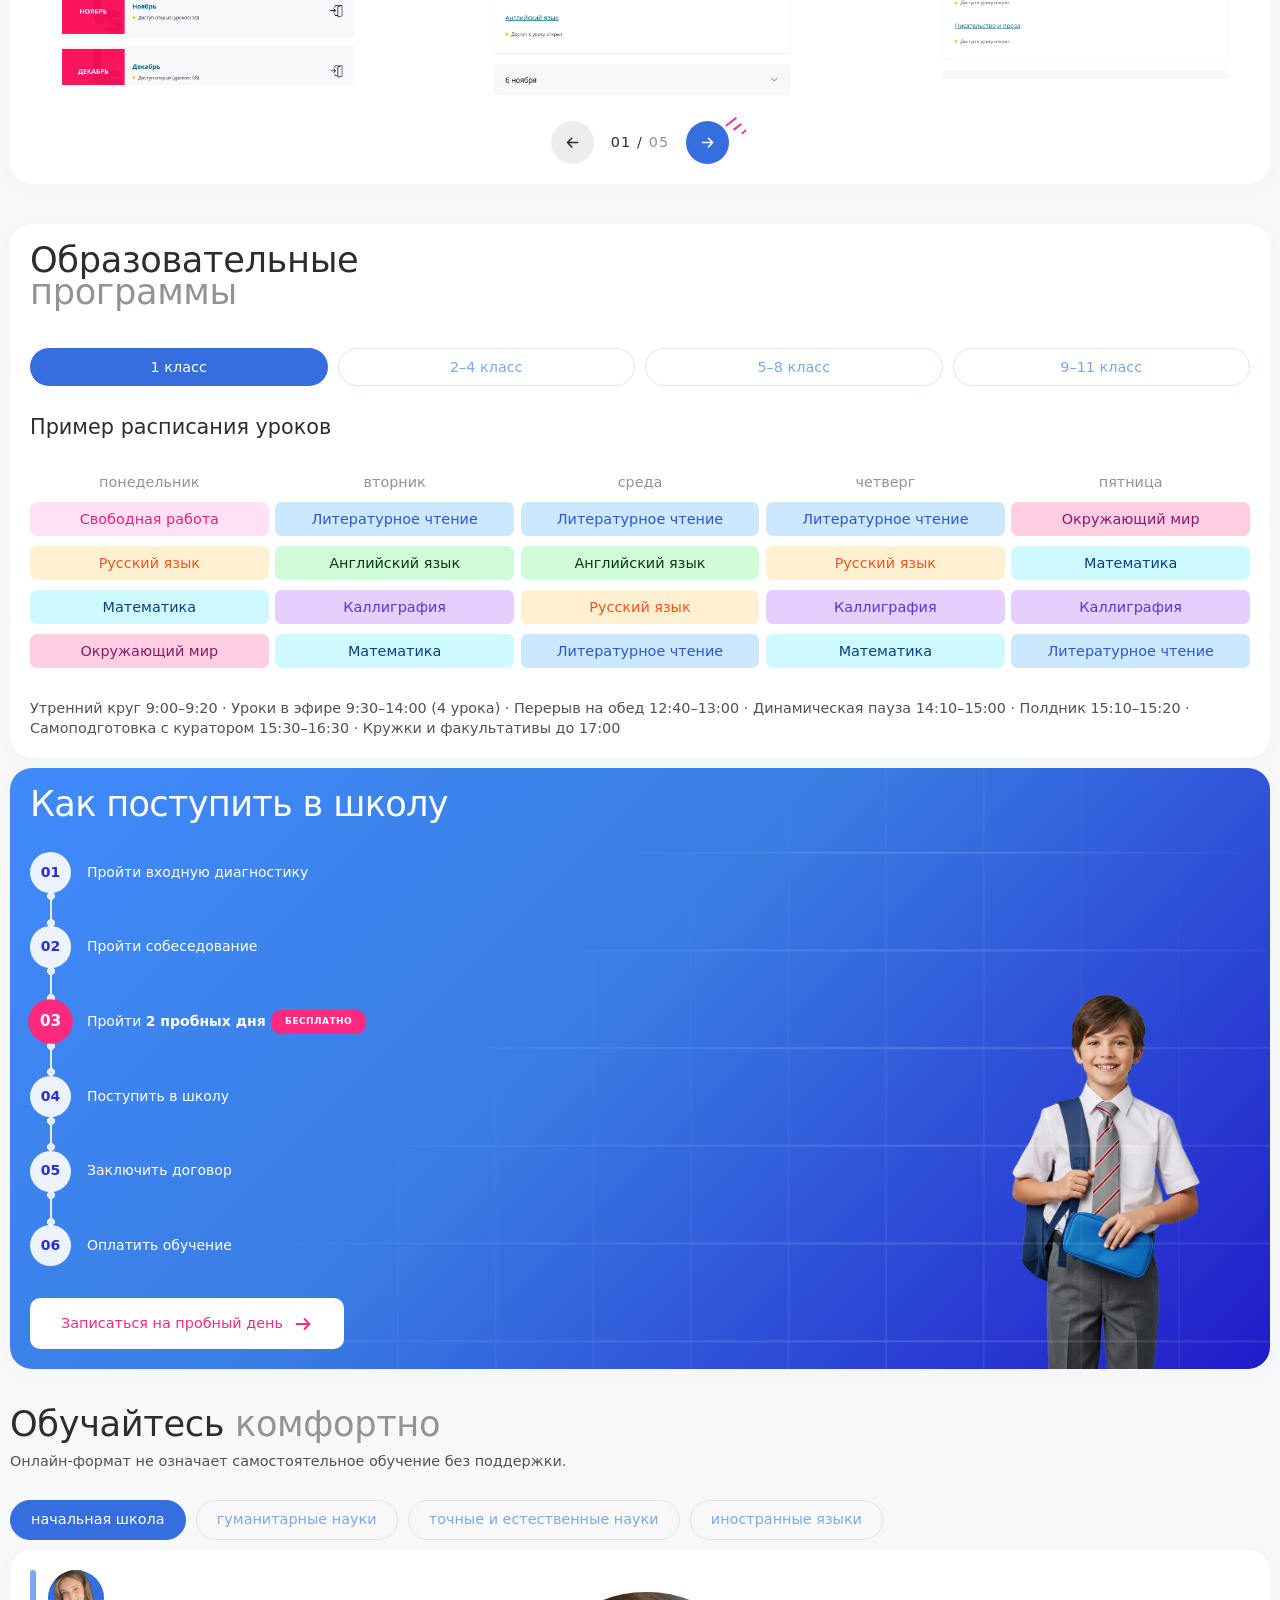
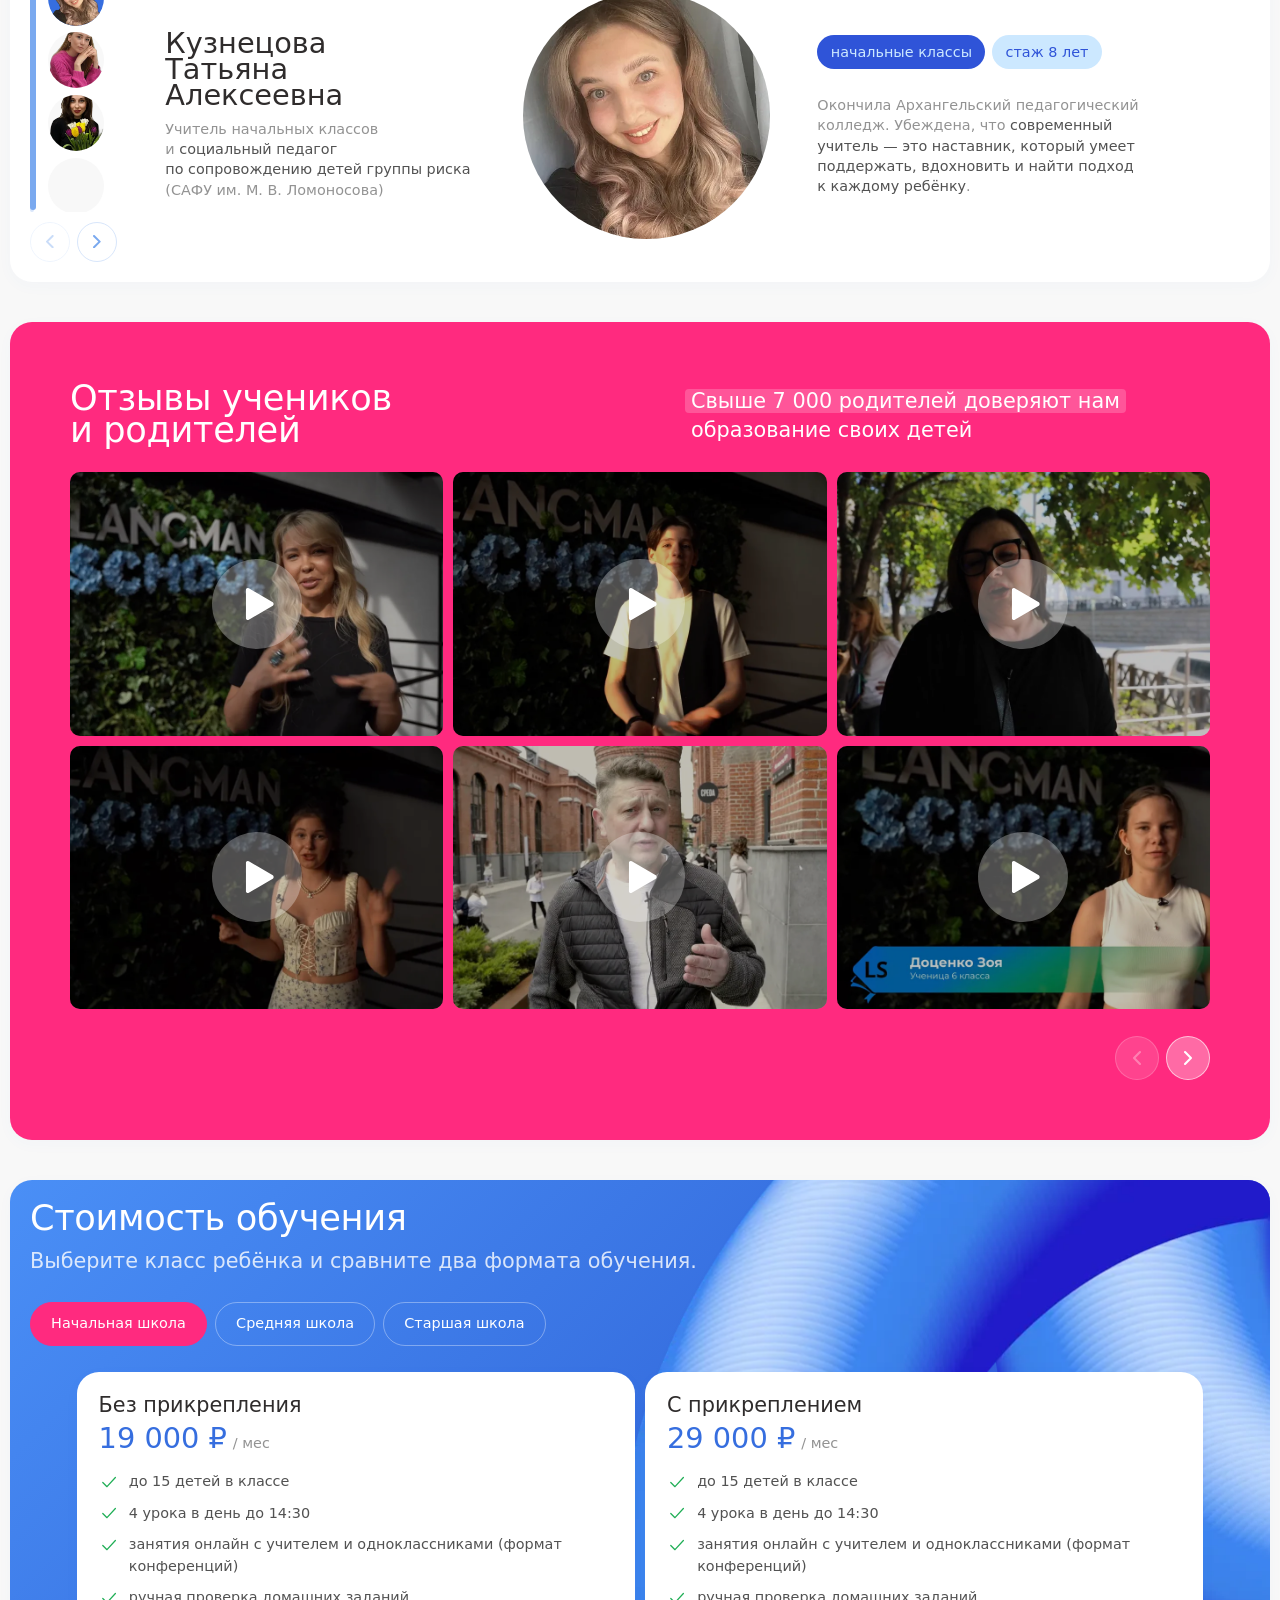
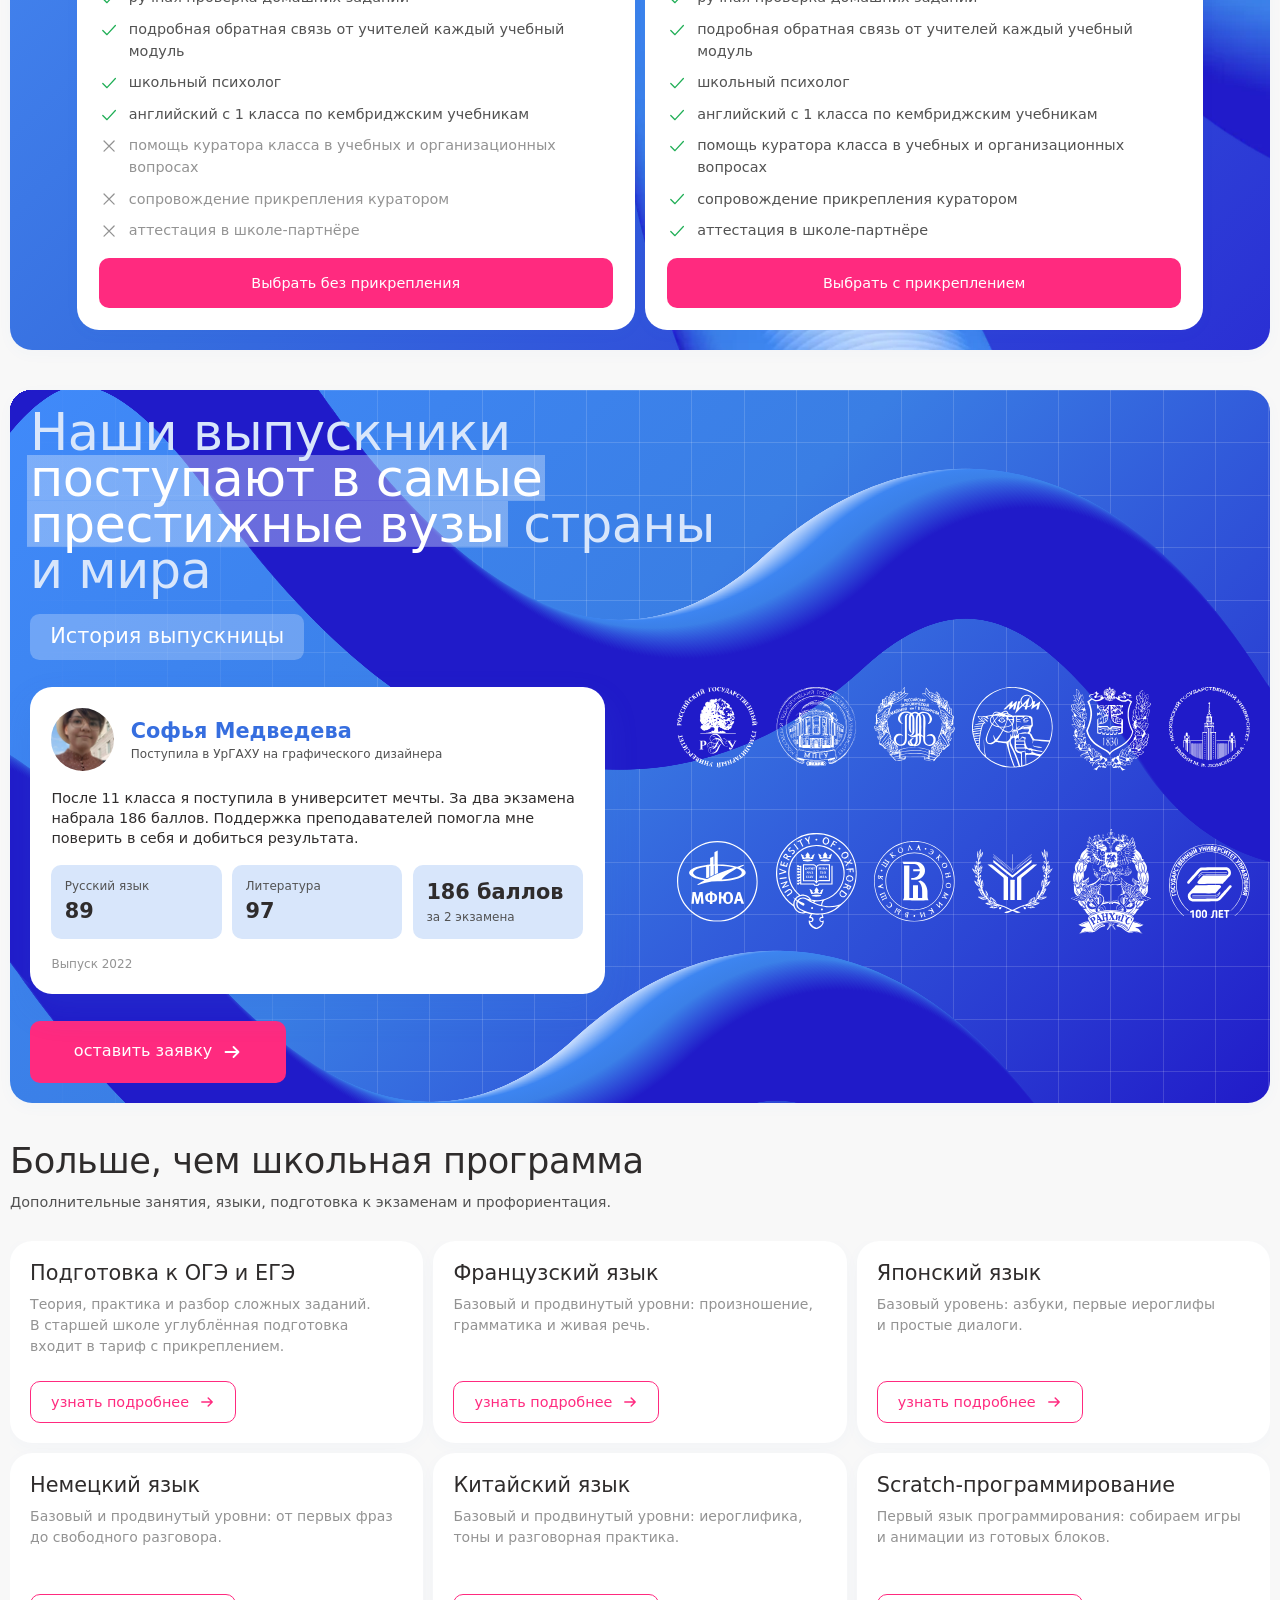
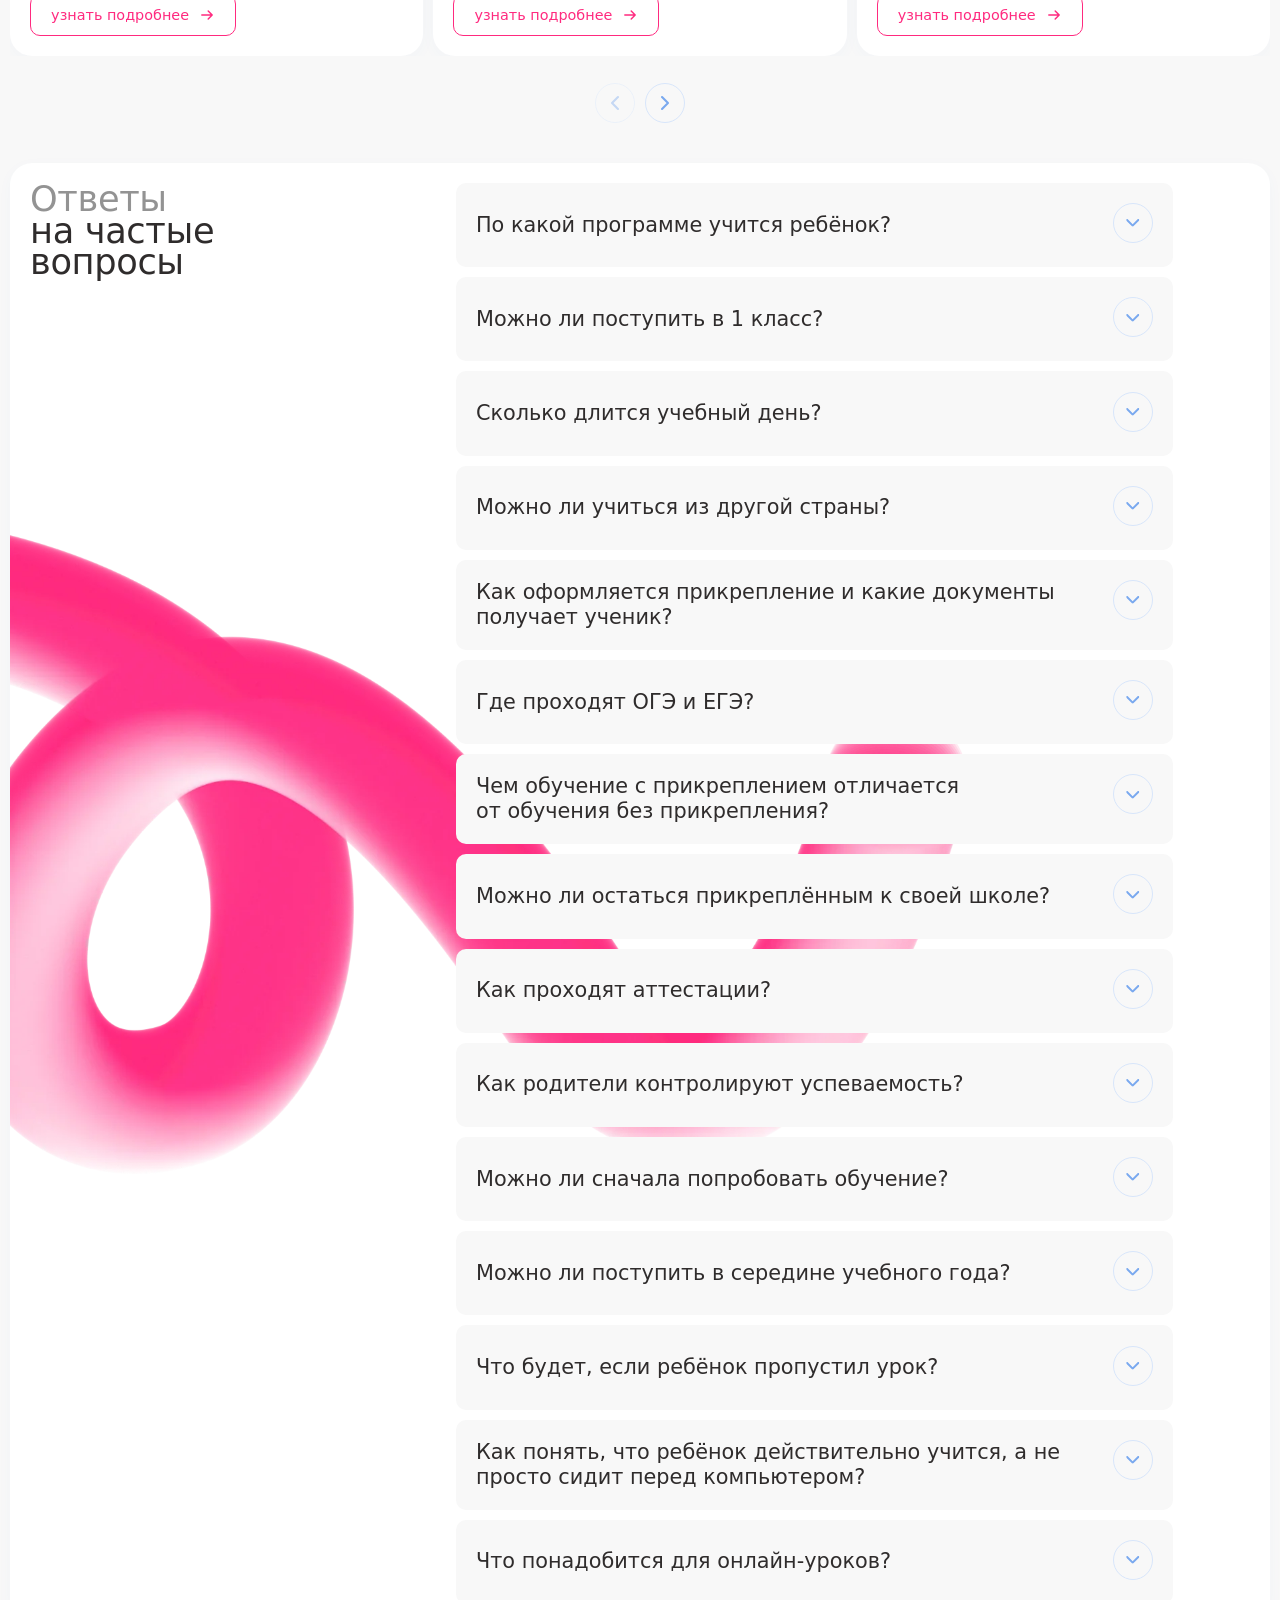
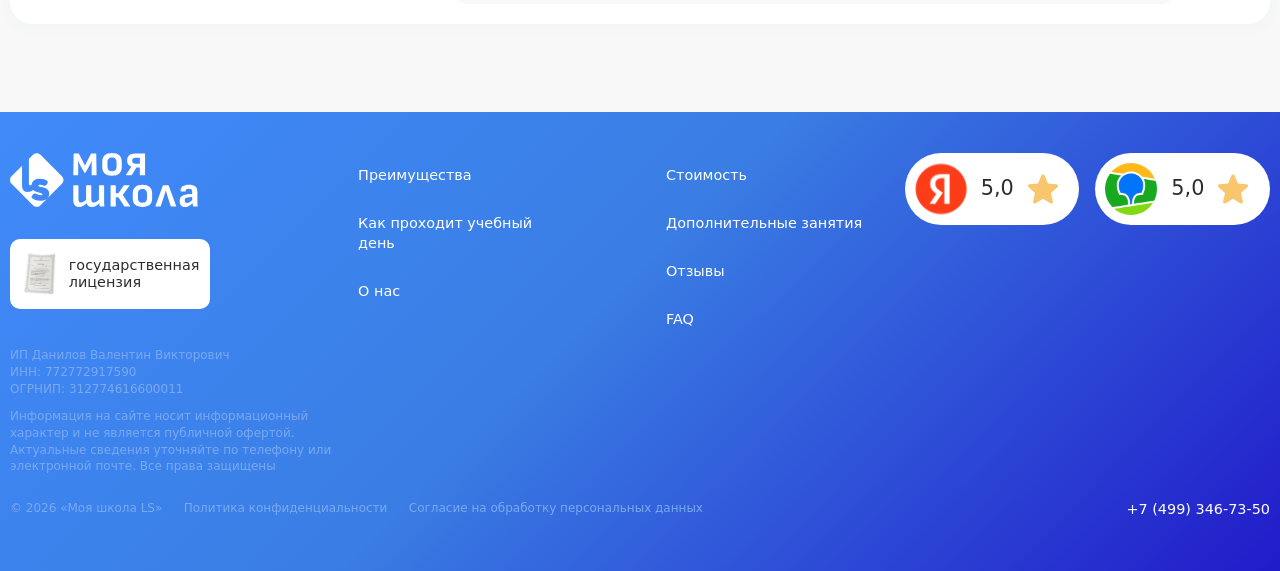
==== commit a8ba9621: "Правки 25.09.2026: кнопки CTA, кнопка в «Как поступить», тарифы - hero: «Записаться на пробный день»" ====
--- a/index.html
+++ b/index.html
@@ -189,7 +189,7 @@
           <div class="hero__cta">
             <img class="hero__spark hero__spark--btn" src="assets/img/hero/spark-btn.svg" alt="" width="20" height="22">
             <a class="btn btn--primary" href="#form" data-open-form data-cta-location="hero">
-              Получить консультацию и&nbsp;2&nbsp;пробных дня
+              Записаться на&nbsp;пробный день
               <svg class="btn__arrow" width="20" height="20" viewBox="0 0 20 20" fill="none" aria-hidden="true">
                 <path d="M3.5 10h13m0 0-5-5m5 5-5 5" stroke="currentColor" stroke-width="1.8" stroke-linecap="round" stroke-linejoin="round"/>
               </svg>
@@ -466,7 +466,7 @@
             </li>
           </ul>
 
-          <a class="btn btn--primary who-fits__cta" href="#form" data-open-form="Кому подходит онлайн-школа">Подобрать формат
+          <a class="btn btn--primary who-fits__cta" href="#form" data-open-form="Кому подходит онлайн-школа">Начать обучаться
             <svg class="btn__arrow" width="20" height="20" viewBox="0 0 20 20" fill="none" aria-hidden="true"><path d="M3.5 10h13m0 0-5-5m5 5-5 5" stroke="currentColor" stroke-width="1.8" stroke-linecap="round" stroke-linejoin="round"/></svg>
           </a>
 
@@ -612,6 +612,10 @@
             </li>
           </ol>
 
+          <a class="btn btn--white programs__promo-cta" href="#form" data-open-form="Как поступить в школу" data-cta-location="admission">Записаться на&nbsp;пробный день
+            <svg class="btn__arrow" width="20" height="20" viewBox="0 0 20 20" fill="none" aria-hidden="true"><path d="M3.5 10h13m0 0-5-5m5 5-5 5" stroke="currentColor" stroke-width="1.8" stroke-linecap="round" stroke-linejoin="round"/></svg>
+          </a>
+
           <img class="programs__promo-image" src="assets/img/programs/boy.webp" alt="" width="736" height="1051" loading="lazy" decoding="async">
         </article>
       </div>
--- a/css/programs.css
+++ b/css/programs.css
@@ -288,9 +288,17 @@
    Здесь (баннер уже ≤1280 и телефон) он получает собственную колонку сетки:
    плашек под ним больше нет, но колонка держит порядок. На десктопе он абсолютом
    в правом нижнем углу — см. блок min-width: 1281px внизу файла. */
+.programs__promo-cta {
+  position: relative;
+  z-index: 2;
+  grid-column: 1;
+  grid-row: 3;
+  justify-self: start;
+}
+
 .programs__promo-image {
   grid-column: 2;
-  grid-row: 2;
+  grid-row: 2 / 4;   /* на две строки: мальчик по-прежнему стоит на нижнем краю, под кнопкой */
   align-self: end;
   width: 100%;
   height: auto;
@@ -449,7 +457,7 @@
      на телефоне ему места нет. */
   .programs__promo-image {
     grid-column: 1;
-    grid-row: 3;
+    grid-row: 4;
     justify-self: center;
     width: min(55%, 200px);
     margin-bottom: calc(-1 * var(--section-pad-y));
@@ -477,6 +485,11 @@
 
   .programs__steps { grid-column: 1 / -1; }
 
+  .programs__promo-cta {
+    grid-column: 1 / -1;
+    margin-bottom: clamp(16px, 1.55cqw, 30px);   /* нижнее поле карточки — у неё padding-bottom: 0 */
+  }
+
   .programs__promo-image {
     position: absolute;
     grid-area: auto;
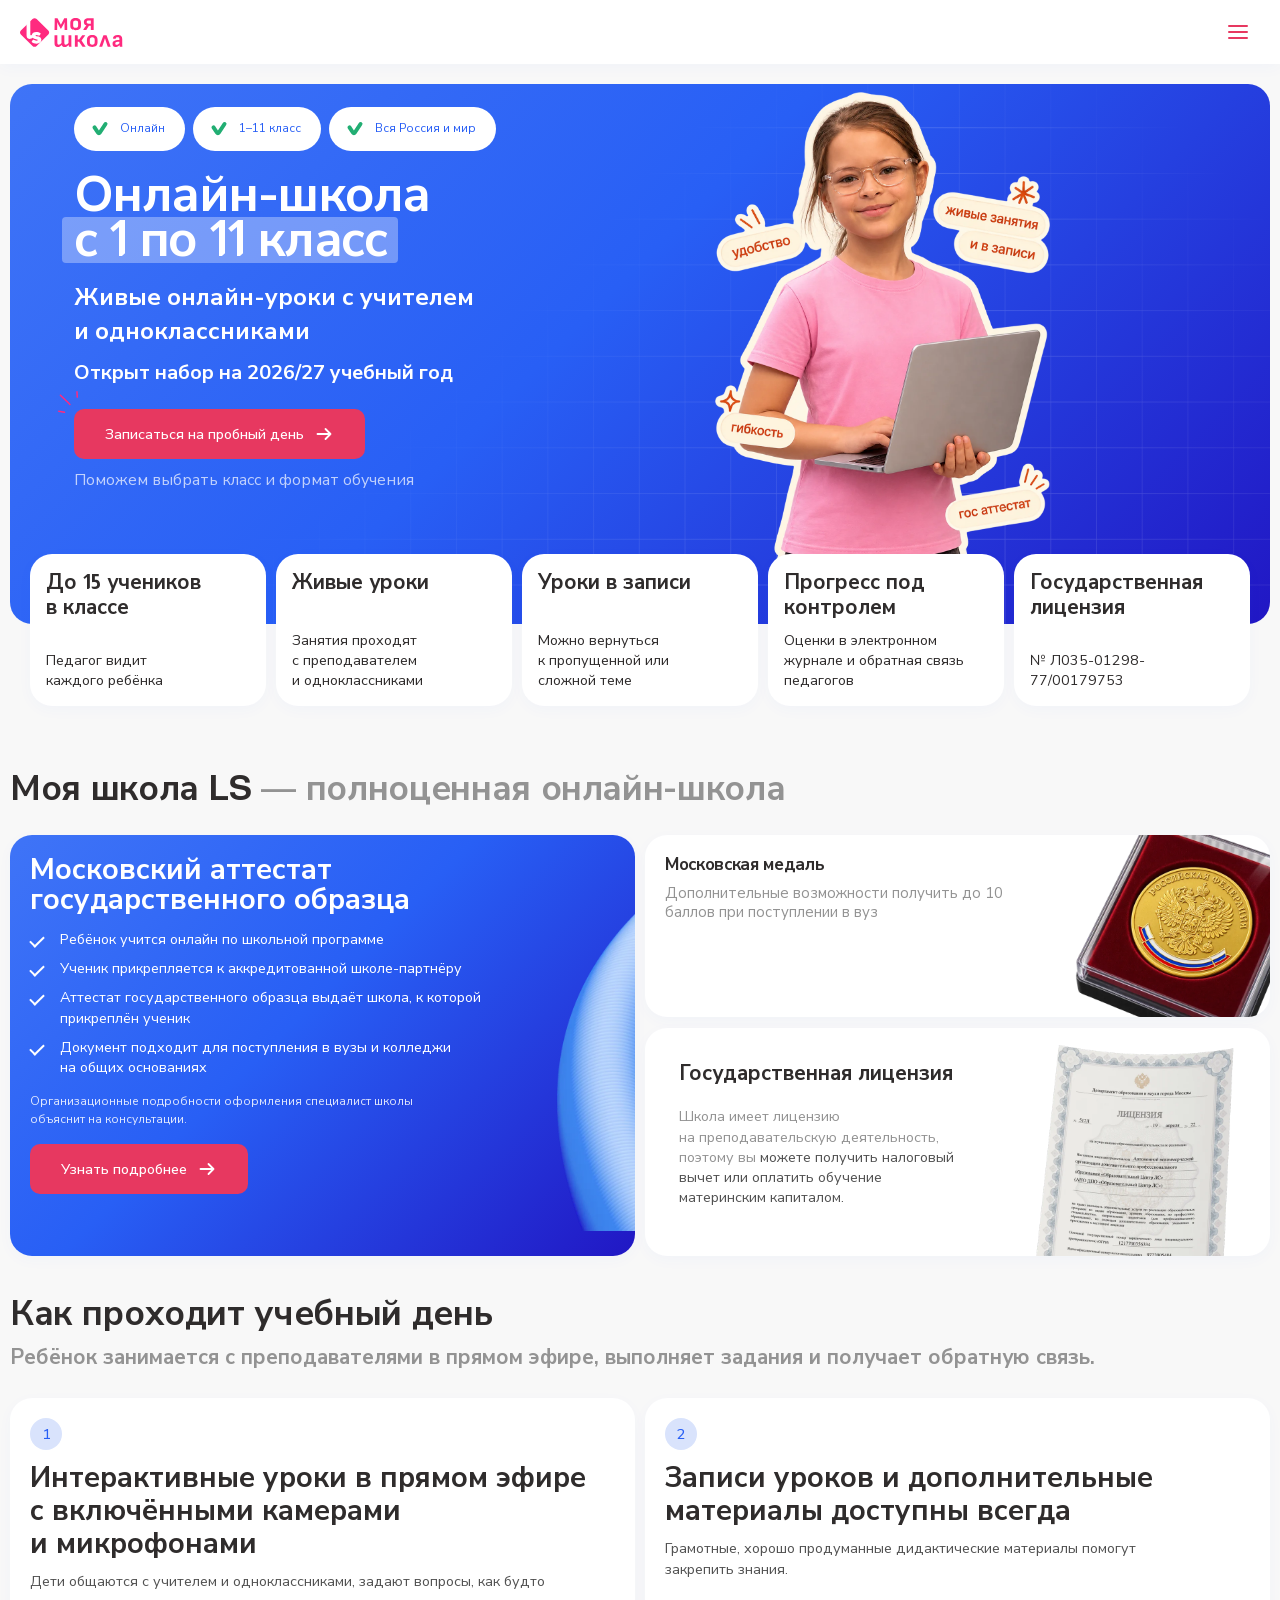
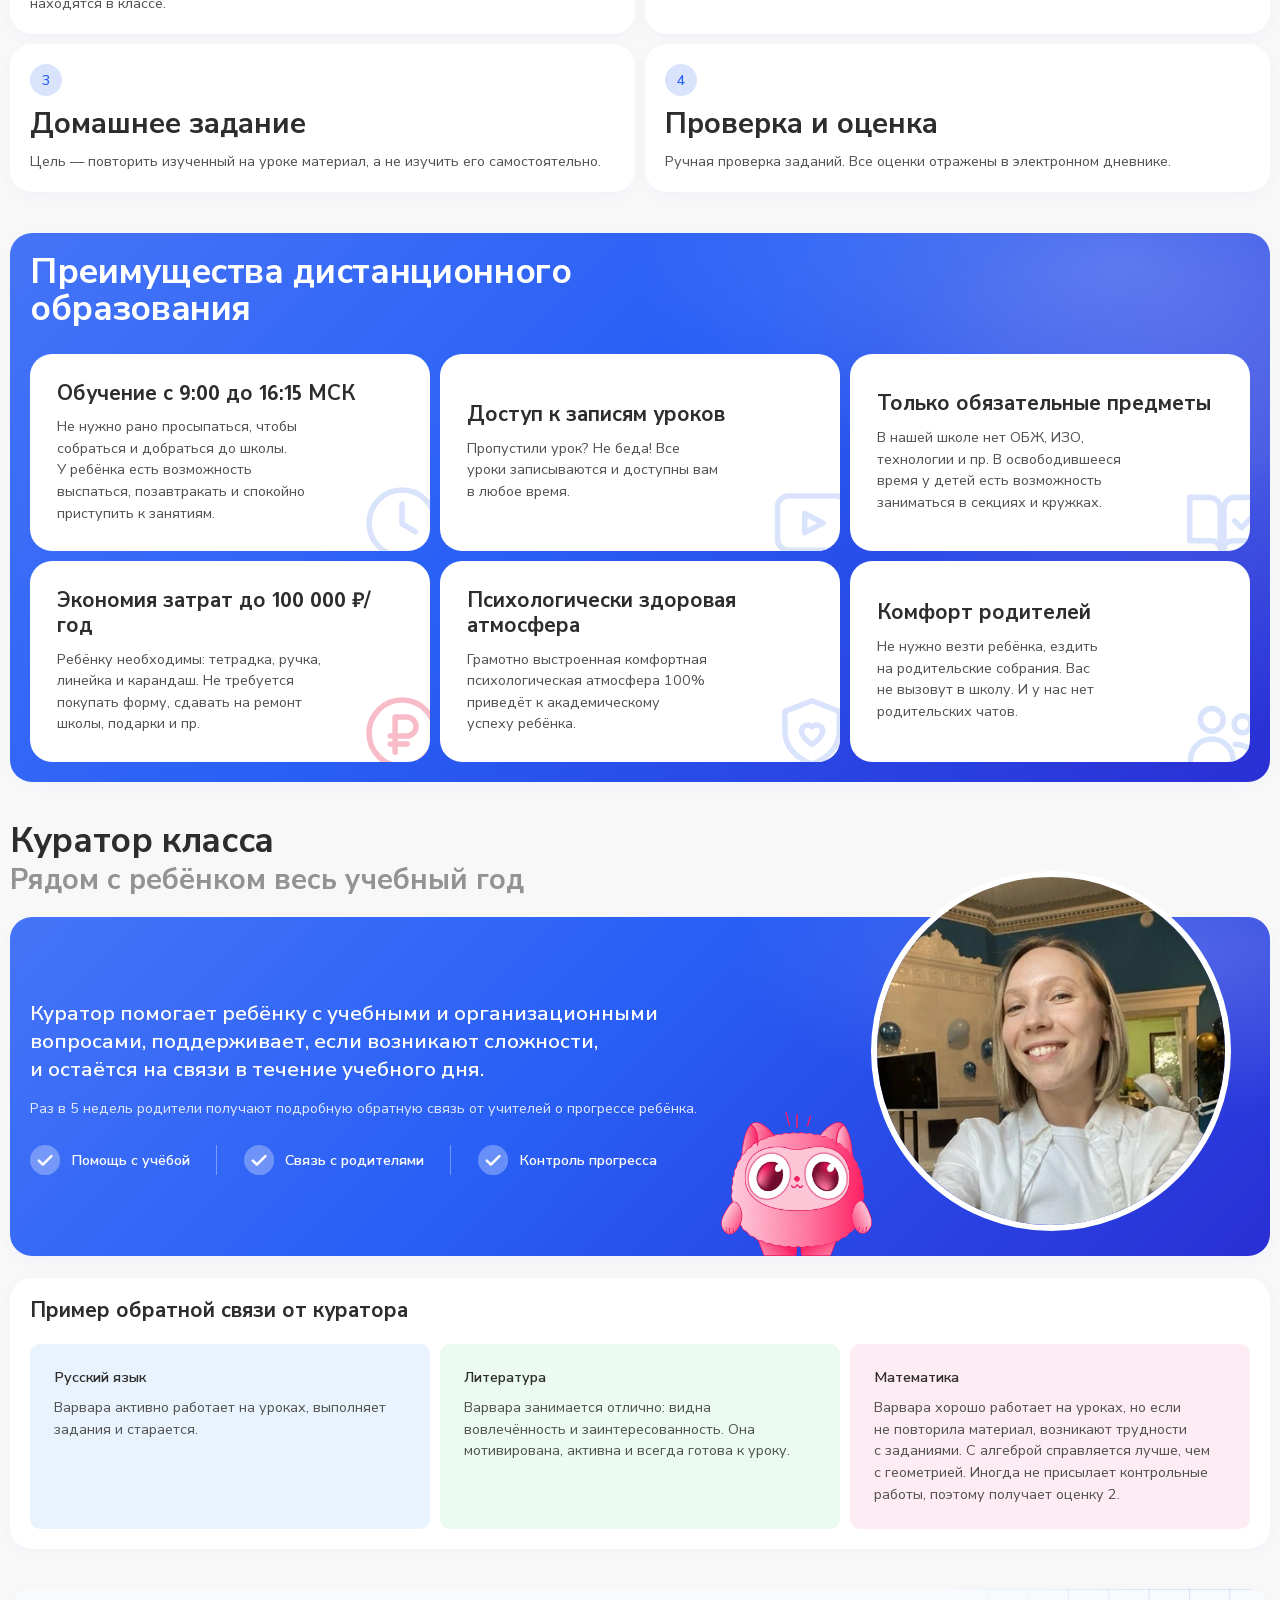
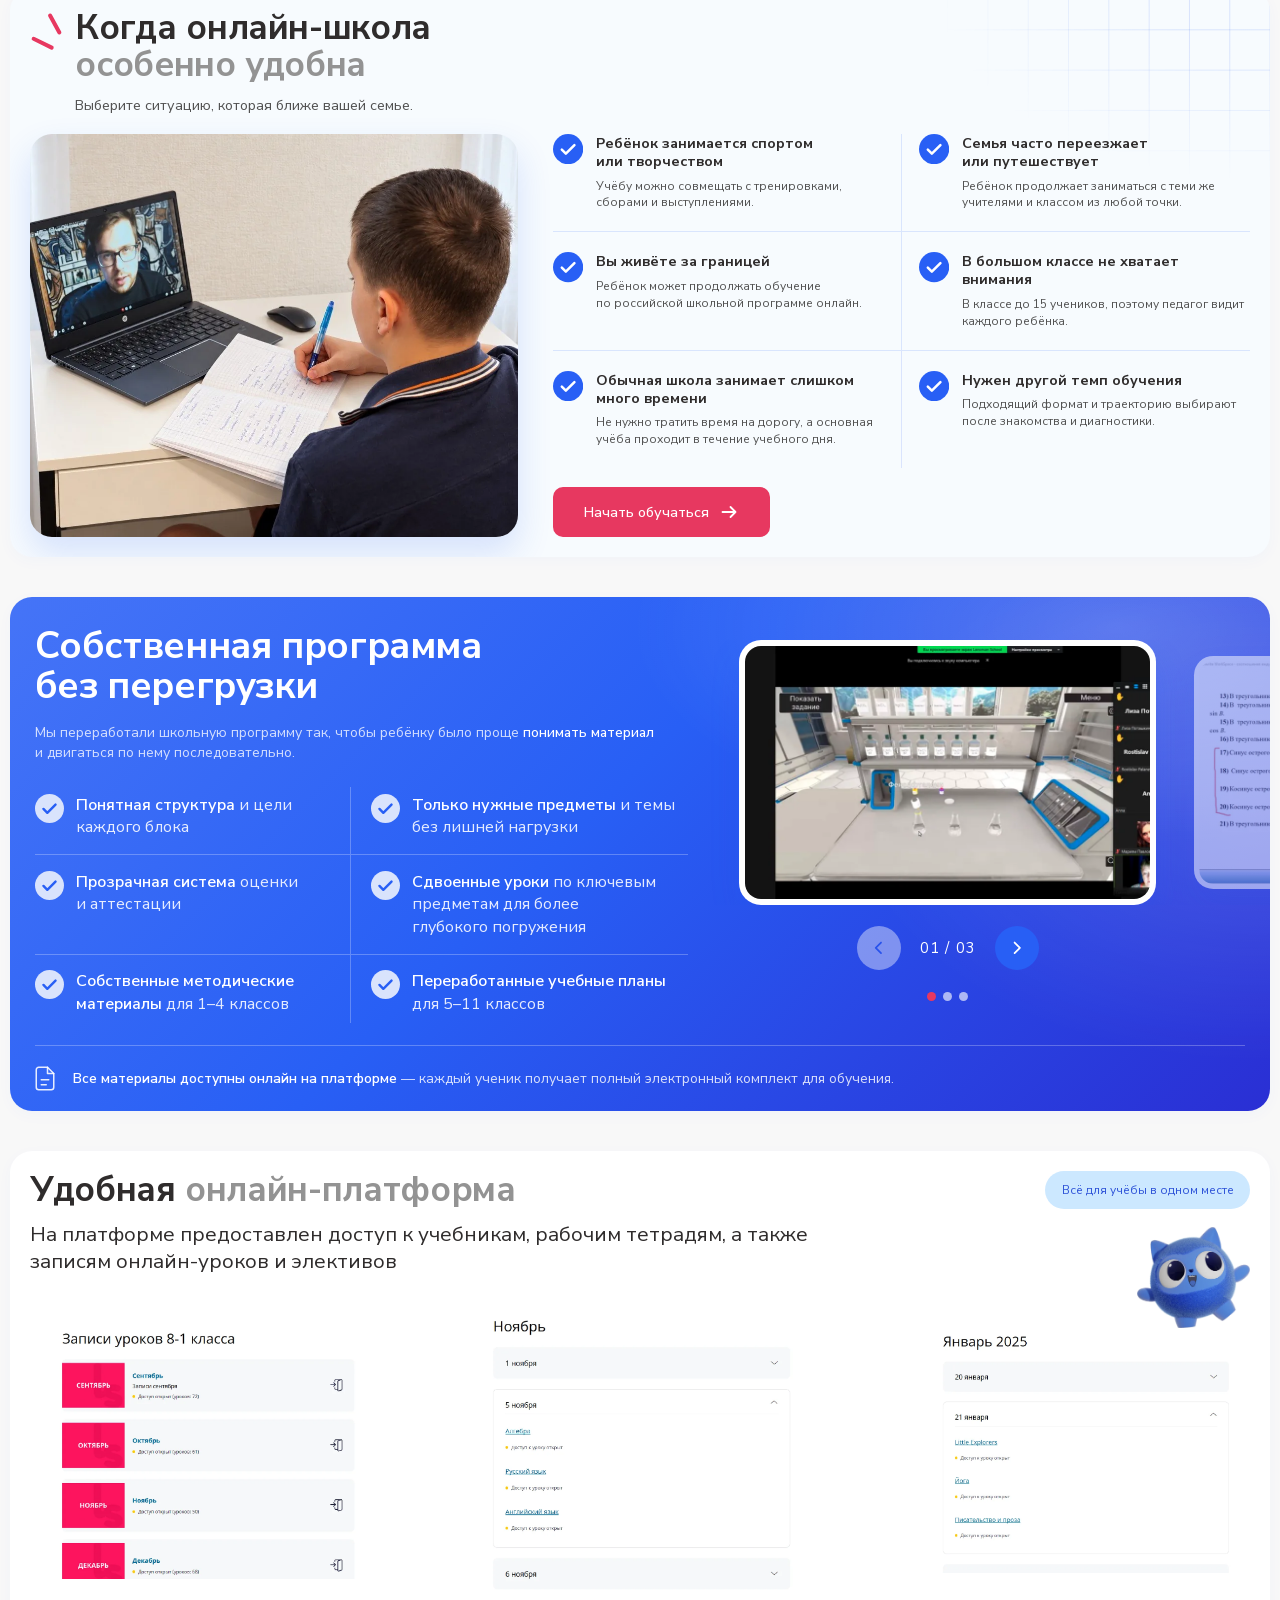
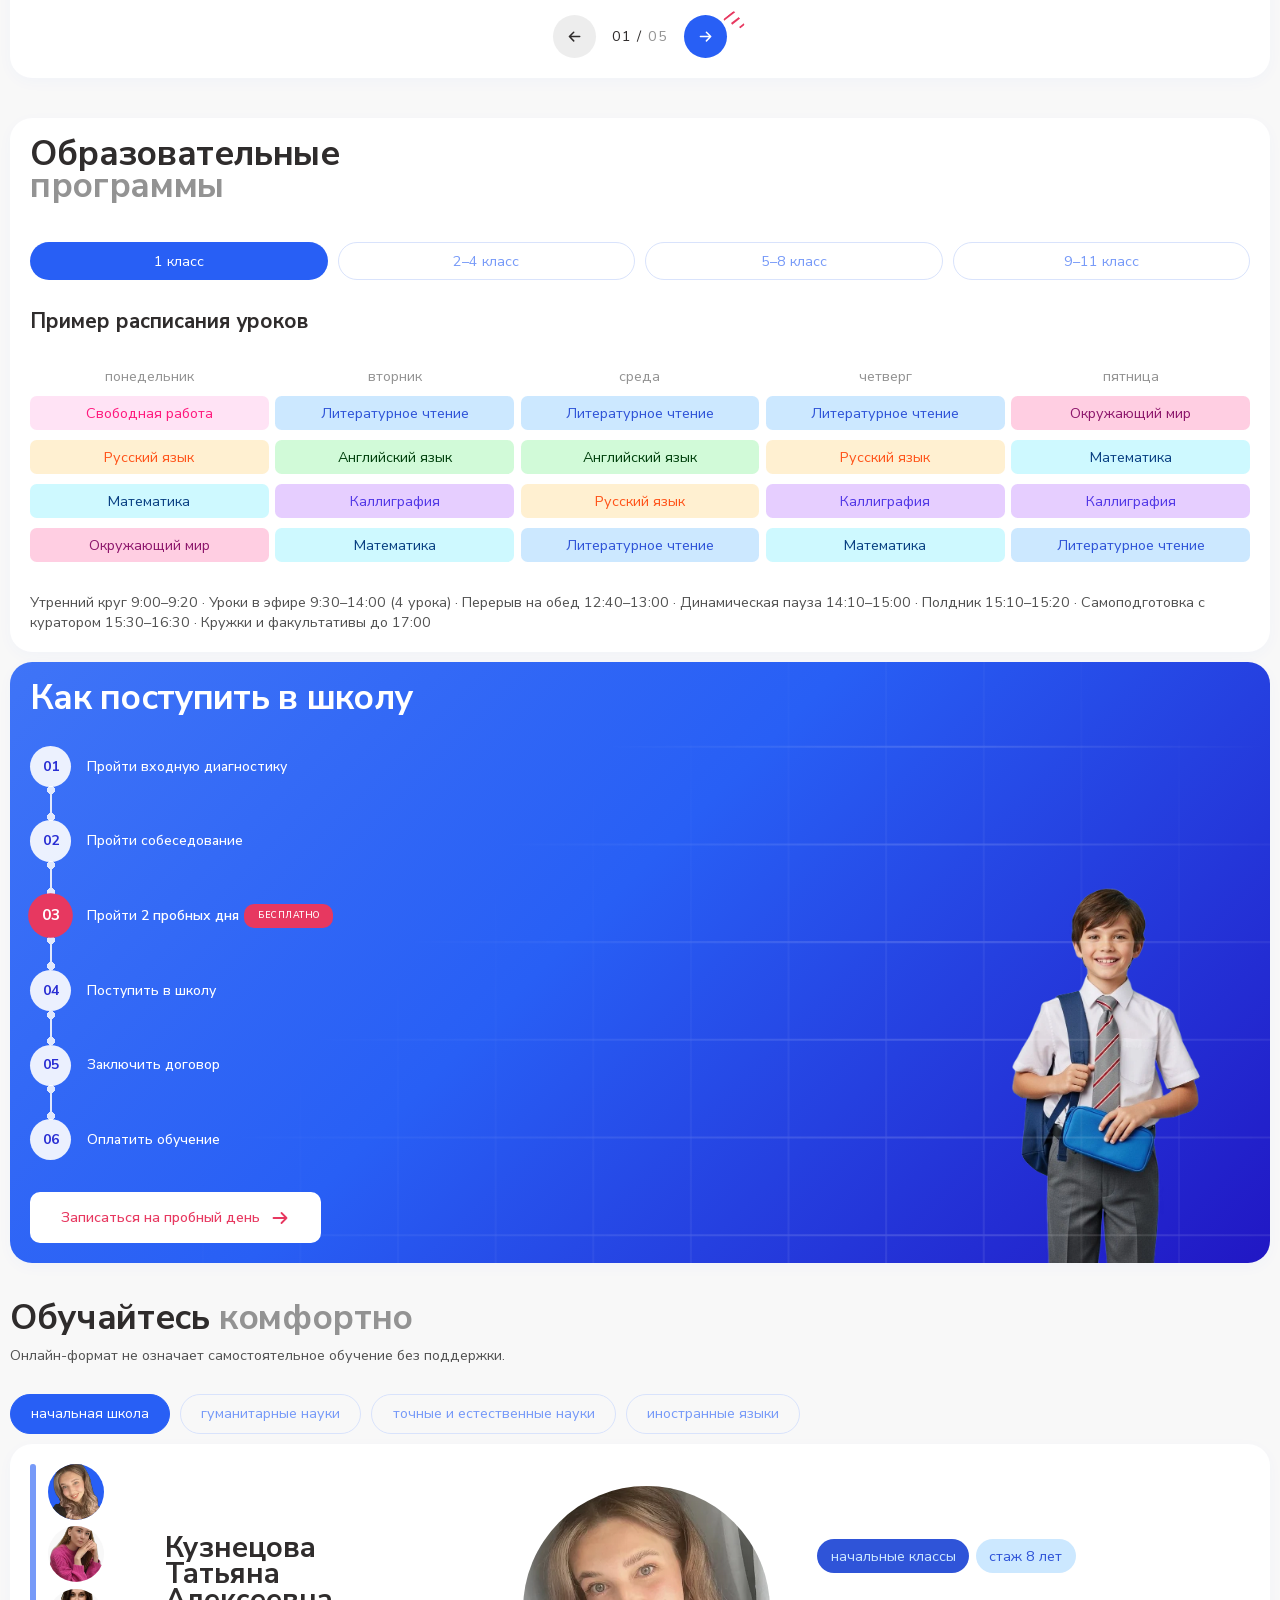
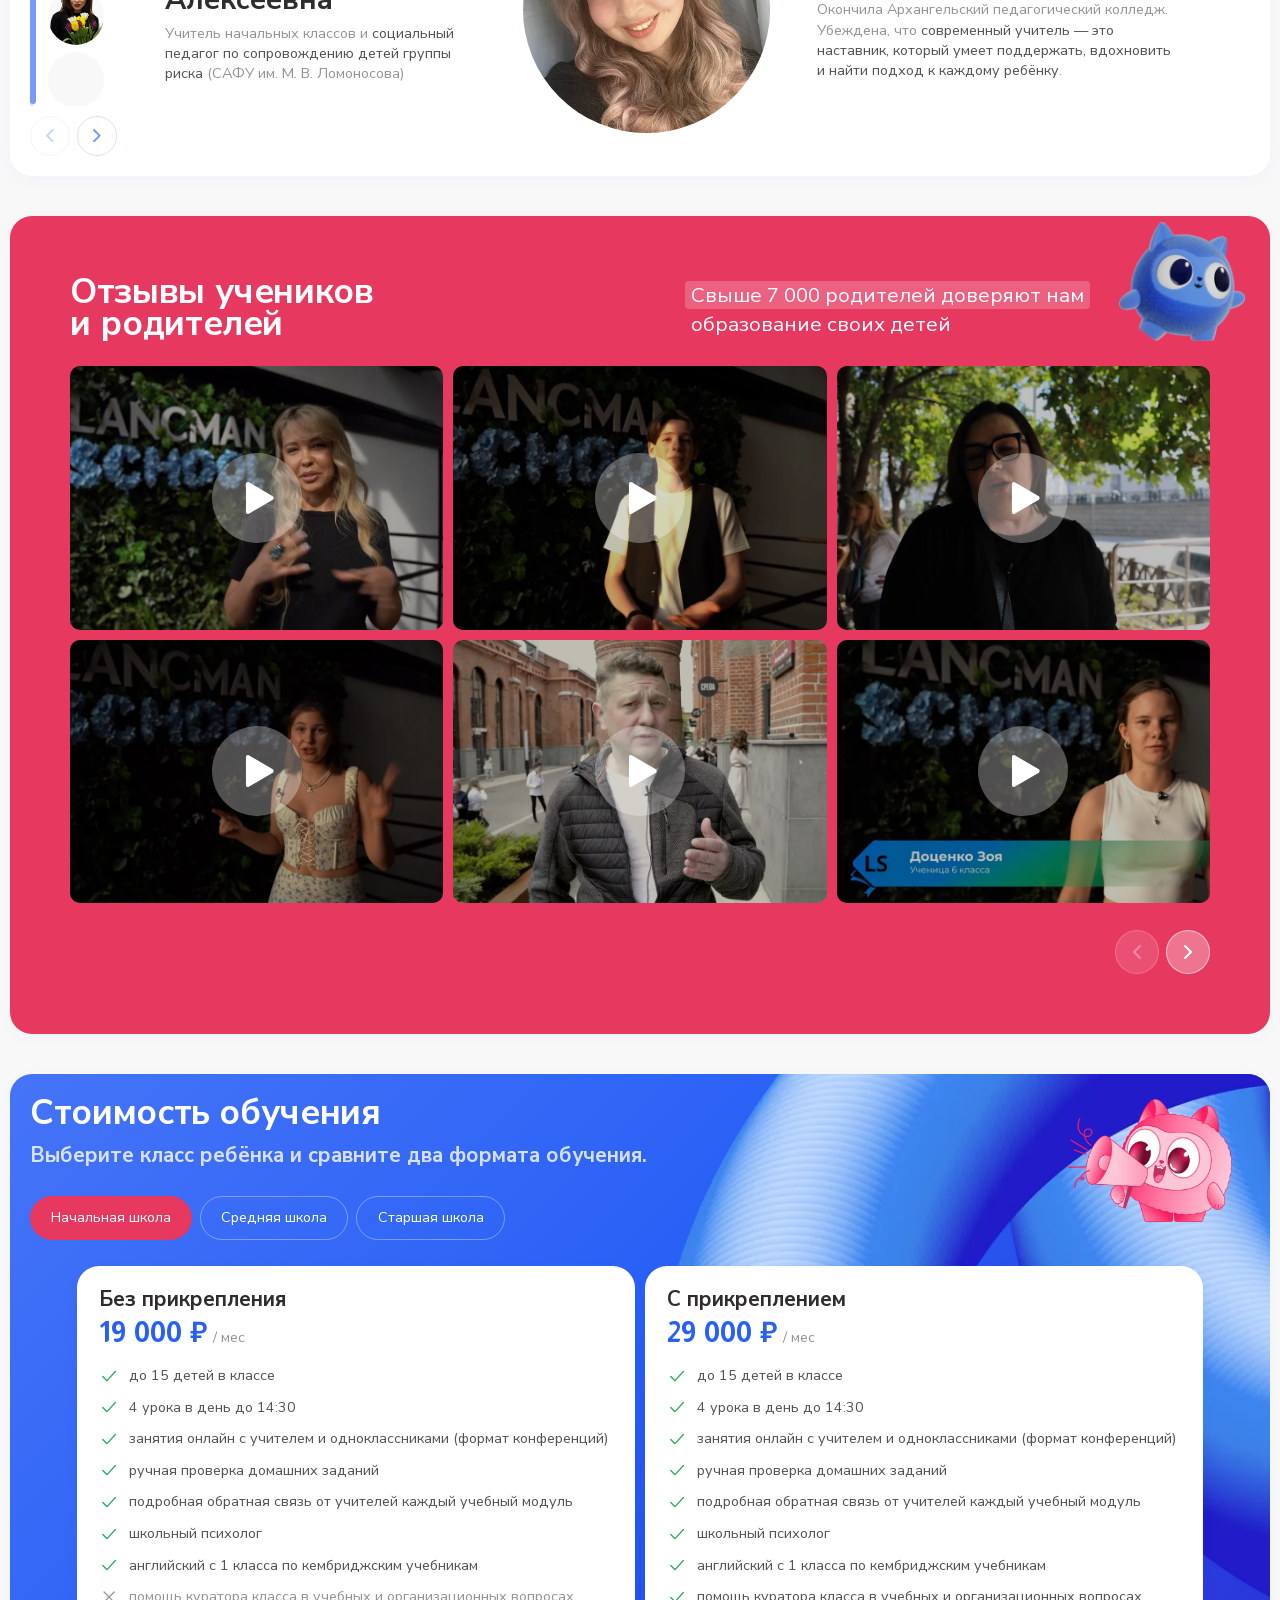
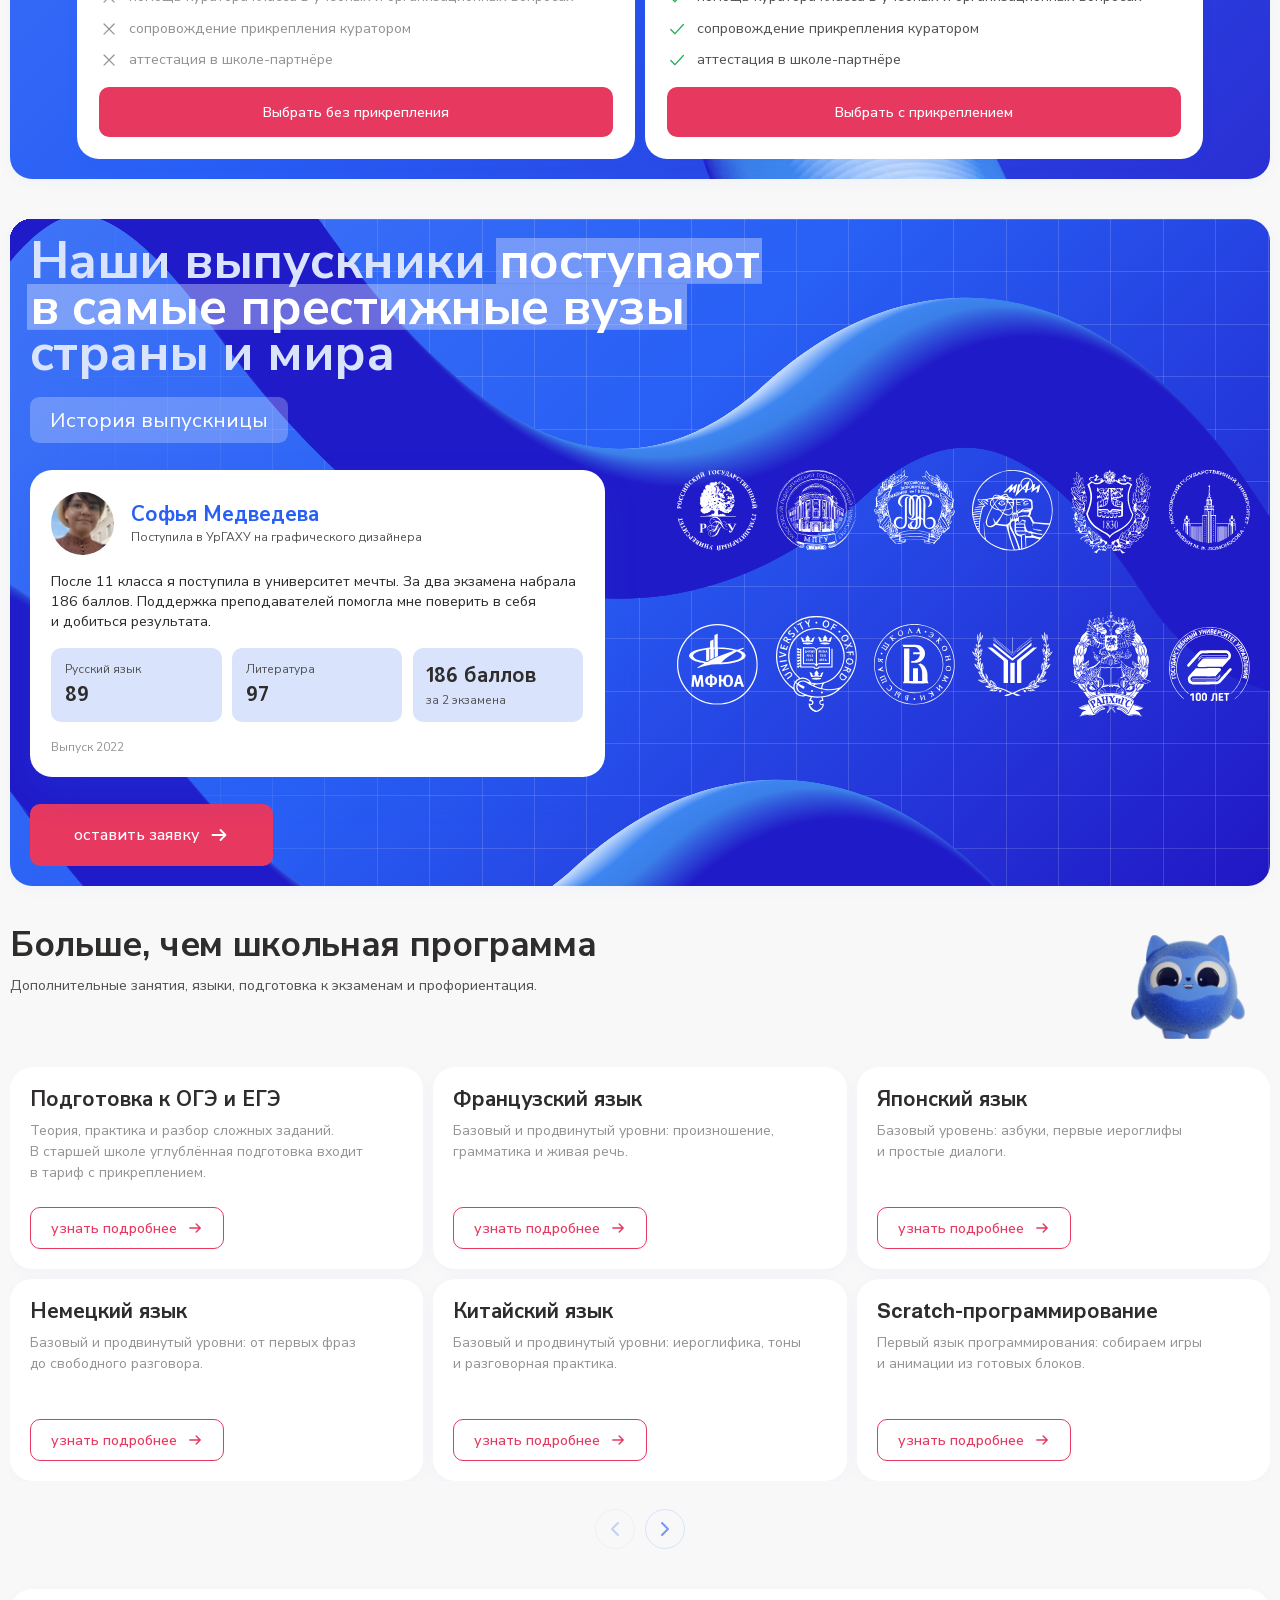
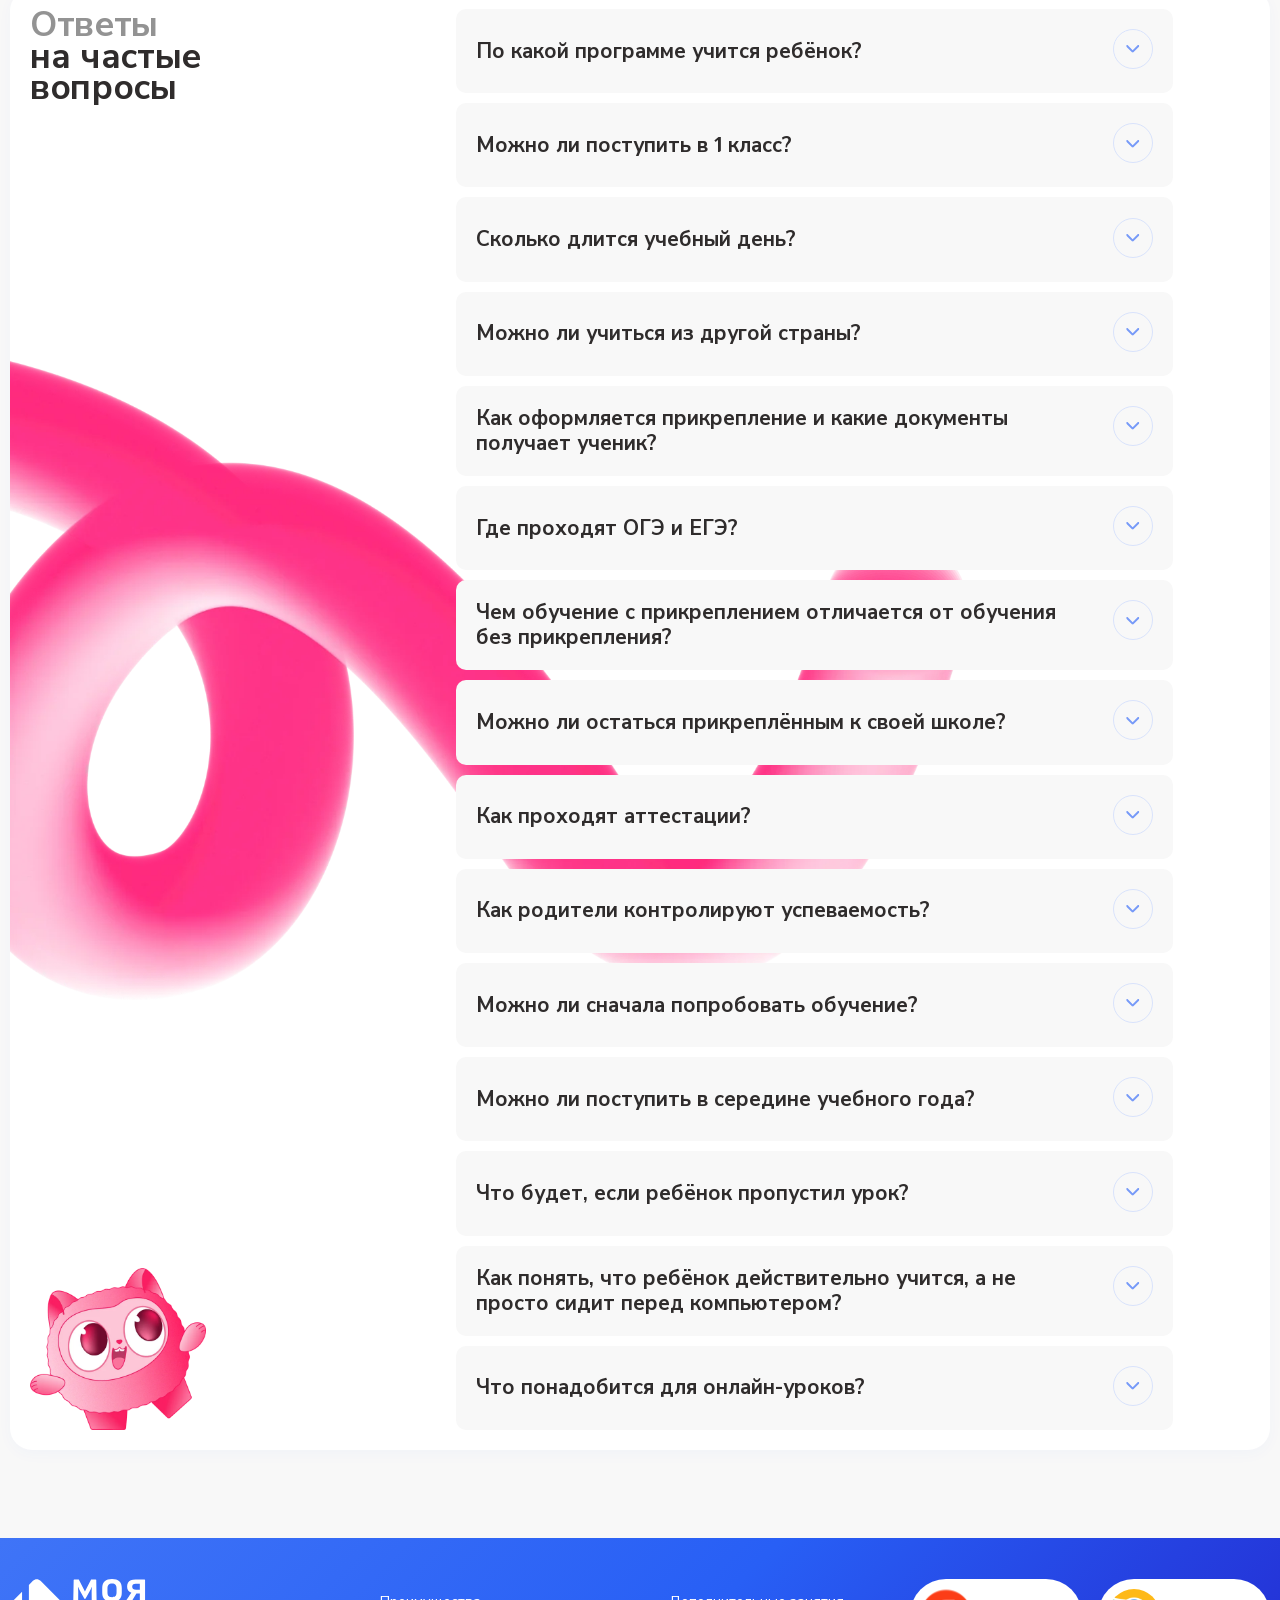
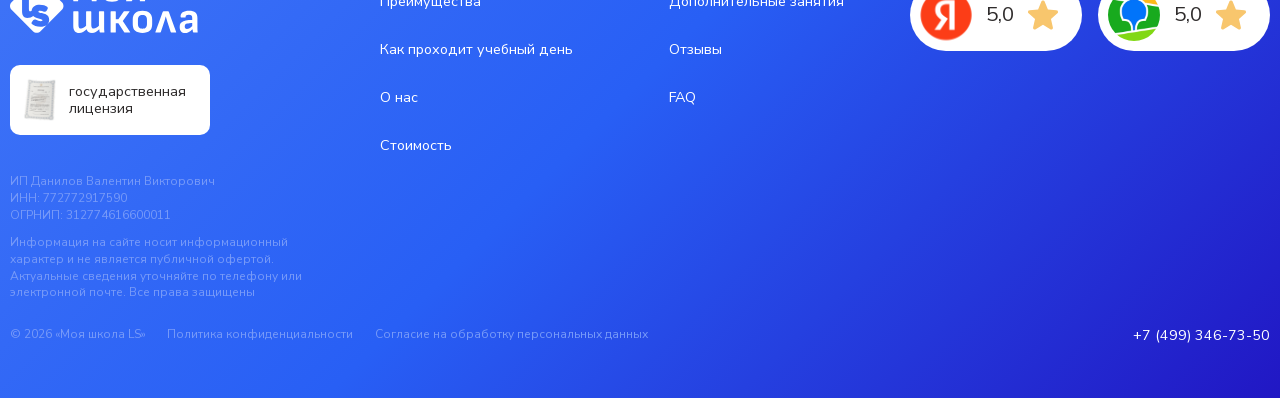
==== commit cd2b921d: "Правки 25.09.2026: брендбук (шрифты, цвета) и маскоты - Шрифты: Nunito Sans (аналог Circe) + Almarai" ====
--- a/index.html
+++ b/index.html
@@ -24,7 +24,7 @@
   <meta name="twitter:description" content="Аттестат государственного образца, до 15 учеников в классе, уроки в прямом эфире, ДЗ без участия родителей. Обучение из любой точки. Бесплатные 2 пробных дня.">
   <meta name="twitter:image" content="https://agb.lancmanschool.com/assets/img/og-cover.jpg">
 
-  <meta name="theme-color" content="#366EDF">
+  <meta name="theme-color" content="#285FF5">
 
   <link rel="icon" type="image/png" href="assets/favicon/favicon-96x96.png" sizes="96x96">
   <link rel="icon" type="image/svg+xml" href="assets/favicon/favicon.svg">
@@ -33,40 +33,41 @@
   <meta name="apple-mobile-web-app-title" content="Моя Школа LS">
   <link rel="manifest" href="assets/favicon/site.webmanifest?v=2">
 
-  <link rel="preload" href="assets/fonts/onest-cyrillic.woff2" as="font" type="font/woff2" crossorigin>
-  <link rel="preload" href="assets/fonts/onest-latin.woff2" as="font" type="font/woff2" crossorigin>
-
-  <link rel="stylesheet" href="css/base.css?v=6">
+  <link rel="preload" href="assets/fonts/nunito-sans-cyrillic.woff2" as="font" type="font/woff2" crossorigin>
+  <link rel="preload" href="assets/fonts/nunito-sans-latin.woff2" as="font" type="font/woff2" crossorigin>
+  <link rel="preload" href="assets/fonts/almarai-latin-700.woff2" as="font" type="font/woff2" crossorigin>
+
+  <link rel="stylesheet" href="css/base.css?v=7">
   <link rel="stylesheet" href="css/layout.css?v=3">
   <link rel="stylesheet" href="css/header.css?v=10">
-  <link rel="stylesheet" href="css/hero.css?v=5">
-  <link rel="stylesheet" href="css/info-cards.css?v=5">
+  <link rel="stylesheet" href="css/hero.css?v=6">
+  <link rel="stylesheet" href="css/info-cards.css?v=6">
   <link rel="stylesheet" href="css/school-intro.css">
-  <link rel="stylesheet" href="css/onschool.css?v=7">
-  <link rel="stylesheet" href="css/attestat.css?v=22">
-  <link rel="stylesheet" href="css/school-day.css?v=3">
-  <link rel="stylesheet" href="css/benefits.css">
-  <link rel="stylesheet" href="css/curator.css?v=5">
-  <link rel="stylesheet" href="css/who-fits.css?v=7">
+  <link rel="stylesheet" href="css/onschool.css?v=8">
+  <link rel="stylesheet" href="css/attestat.css?v=23">
+  <link rel="stylesheet" href="css/school-day.css?v=4">
+  <link rel="stylesheet" href="css/benefits.css?v=1">
+  <link rel="stylesheet" href="css/curator.css?v=6">
+  <link rel="stylesheet" href="css/who-fits.css?v=8">
   <link rel="stylesheet" href="css/program.css?v=5">
-  <link rel="stylesheet" href="css/platform.css?v=10">
-  <link rel="stylesheet" href="css/programs.css?v=5">
-  <link rel="stylesheet" href="css/classes.css?v=2">
-  <link rel="stylesheet" href="css/about.css?v=10">
-  <link rel="stylesheet" href="css/reviews.css?v=6">
-  <link rel="stylesheet" href="css/pricing.css?v=11">
-  <link rel="stylesheet" href="css/universities.css?v=3">
-  <link rel="stylesheet" href="css/additional.css?v=4">
-  <link rel="stylesheet" href="css/faq.css?v=2">
+  <link rel="stylesheet" href="css/platform.css?v=11">
+  <link rel="stylesheet" href="css/programs.css?v=6">
+  <link rel="stylesheet" href="css/classes.css?v=3">
+  <link rel="stylesheet" href="css/about.css?v=11">
+  <link rel="stylesheet" href="css/reviews.css?v=7">
+  <link rel="stylesheet" href="css/pricing.css?v=12">
+  <link rel="stylesheet" href="css/universities.css?v=4">
+  <link rel="stylesheet" href="css/additional.css?v=5">
+  <link rel="stylesheet" href="css/faq.css?v=3">
   <link rel="stylesheet" href="css/footer.css?v=13">
-  <link rel="stylesheet" href="css/form.css?v=4">
+  <link rel="stylesheet" href="css/form.css?v=5">
   <link rel="stylesheet" href="css/mobile-cta.css">
 
   <script src="js/main.js?v=12" defer></script>
   <script src="js/analytics.js?v=2" defer></script>
   <script src="js/header.js?v=3" defer></script>
   <script src="js/mobile-cta.js?v=2" defer></script>
-  <script src="js/programs.js" defer></script>
+  <script src="js/programs.js?v=1" defer></script>
   <script src="js/classes.js?v=2" defer></script>
   <script src="js/about.js?v=3" defer></script>
   <script src="js/pricing.js?v=6" defer></script>
@@ -375,6 +376,7 @@
         </header>
 
         <div class="curator__box">
+          <img class="curator__mascot" src="assets/img/mascots/pink-listen.webp" alt="" aria-hidden="true" width="520" height="497" loading="lazy" decoding="async">
           <div class="curator__content">
             <p class="curator__lead">Куратор помогает ребёнку с&nbsp;учебными и&nbsp;организационными вопросами, поддерживает, если возникают сложности, и&nbsp;остаётся на&nbsp;связи в&nbsp;течение учебного дня.</p>
             <p class="curator__text">Раз в&nbsp;5&nbsp;недель родители получают подробную обратную связь от&nbsp;учителей о&nbsp;прогрессе ребёнка.</p>
@@ -539,6 +541,7 @@
     <section class="platform" id="platform">
       <div class="container">
         <div class="platform__box">
+          <img class="platform__mascot" src="assets/img/mascots/blue-4.webp" alt="" aria-hidden="true" width="520" height="466" loading="lazy" decoding="async">
           <div class="platform__head">
             <div class="platform__intro">
               <h2 class="platform__title">Удобная <span class="platform__title-muted">онлайн-платформа</span></h2>
@@ -668,6 +671,7 @@
     <section class="reviews" id="reviews">
       <div class="container">
         <div class="reviews__card">
+          <img class="reviews__mascot" src="assets/img/mascots/blue-3.webp" alt="" aria-hidden="true" width="520" height="488" loading="lazy" decoding="async">
           <div class="reviews__head">
             <h2 class="reviews__title">Отзывы учеников<br>и&nbsp;родителей</h2>
             <p class="reviews__note"><span class="reviews__hl">Свыше 7&nbsp;000 родителей доверяют нам</span><br>образование своих детей</p>
@@ -692,6 +696,7 @@
     <section class="pricing" id="pricing">
       <div class="container">
         <div class="pricing__box">
+          <img class="pricing__mascot" src="assets/img/mascots/pink-tell.webp" alt="" aria-hidden="true" width="520" height="390" loading="lazy" decoding="async">
           <img class="pricing__loop" src="assets/img/attestat/diplom_figura.webp" alt="" width="1000" height="1260" loading="lazy" decoding="async">
           <div class="pricing__inner">
             <div class="pricing__head">
@@ -773,6 +778,7 @@
     <section class="additional" id="additional">
       <div class="container additional__inner">
         <div class="additional__head">
+          <img class="additional__mascot" src="assets/img/mascots/blue-2.webp" alt="" aria-hidden="true" width="520" height="481" loading="lazy" decoding="async">
           <h2 class="additional__title">Больше, чем&nbsp;школьная программа</h2>
           <p class="additional__subtitle">Дополнительные занятия, языки, подготовка к&nbsp;экзаменам и&nbsp;профориентация.</p>
         </div>
@@ -798,6 +804,7 @@
           <img class="faq__decor" src="assets/img/faq/swirl.webp" alt="" width="2175" height="994" loading="lazy" decoding="async">
 
           <h2 class="faq__title"><span class="faq__muted">Ответы</span><br>на&nbsp;частые<br>вопросы</h2>
+          <img class="faq__mascot" src="assets/img/mascots/pink-surprised.webp" alt="" aria-hidden="true" width="520" height="478" loading="lazy" decoding="async">
 
           <div class="faq__list"></div>
         </div>
--- a/css/base.css
+++ b/css/base.css
@@ -1,33 +1,47 @@
 /* base.css — reset, CSS-переменные, типографика.
    Источники значений: «фото тз/Цвета.png», «фото тз/Типографика.png», «фото тз/Эффекты.png». */
 
-/* Onest — variable font (вес 100–900), самохост в assets/fonts/, лицензия OFL.txt там же.
-   Разбивка на сабсеты как у Google Fonts; latin-ext нужен из-за знака рубля ₽ (U+20BD). */
+/* Шрифты по брендбуку (маскоты/БрендБук.pdf): Circe Regular — основной текст, Almarai Bold — заголовки.
+   Circe платная, файлов у клиента нет — вместо неё бесплатный аналог Nunito Sans (variable, вес 200–1000,
+   лицензия OFL-nunito-sans.txt). Самохост в assets/fonts/, сабсеты как у Google Fonts;
+   latin-ext нужен из-за знака рубля ₽ (U+20BD). */
 @font-face {
-  font-family: 'Onest';
-  src: url('../assets/fonts/onest-cyrillic.woff2') format('woff2');
-  font-weight: 100 900;
+  font-family: 'Nunito Sans';
+  src: url('../assets/fonts/nunito-sans-cyrillic.woff2') format('woff2');
+  font-weight: 200 1000;
   font-style: normal;
   font-display: swap;
   unicode-range: U+0301, U+0400-045F, U+0490-0491, U+04B0-04B1, U+2116;
 }
 
 @font-face {
-  font-family: 'Onest';
-  src: url('../assets/fonts/onest-latin.woff2') format('woff2');
-  font-weight: 100 900;
+  font-family: 'Nunito Sans';
+  src: url('../assets/fonts/nunito-sans-latin.woff2') format('woff2');
+  font-weight: 200 1000;
   font-style: normal;
   font-display: swap;
   unicode-range: U+0000-00FF, U+0131, U+0152-0153, U+02BB-02BC, U+02C6, U+02DA, U+02DC, U+0304, U+0308, U+0329, U+2000-206F, U+20AC, U+2122, U+2191, U+2193, U+2212, U+2215, U+FEFF, U+FFFD;
 }
 
 @font-face {
-  font-family: 'Onest';
-  src: url('../assets/fonts/onest-latin-ext.woff2') format('woff2');
-  font-weight: 100 900;
+  font-family: 'Nunito Sans';
+  src: url('../assets/fonts/nunito-sans-latin-ext.woff2') format('woff2');
+  font-weight: 200 1000;
   font-style: normal;
   font-display: swap;
   unicode-range: U+0100-02BA, U+02BD-02C5, U+02C7-02CC, U+02CE-02D7, U+02DD-02FF, U+0304, U+0308, U+0329, U+1D00-1DBF, U+1E00-1E9F, U+1EF2-1EFF, U+2020, U+20A0-20AB, U+20AD-20C0, U+2113, U+2C60-2C7F, U+A720-A7FF;
+}
+
+/* Almarai Bold (OFL-almarai.txt): в нём нет кириллицы и знаков ₽ / № — проверено по глифам файла.
+   Поэтому unicode-range = только цифры и латиница: они идут Almarai, а кириллица, знаки препинания,
+   пробелы и «₽» падают в Nunito Sans из стека --font-heading. */
+@font-face {
+  font-family: 'Almarai';
+  src: url('../assets/fonts/almarai-latin-700.woff2') format('woff2');
+  font-weight: 700;
+  font-style: normal;
+  font-display: swap;
+  unicode-range: U+0030-0039, U+0041-005A, U+0061-007A;
 }
 
 :root {
@@ -39,14 +53,14 @@
   --color-white: #FFFFFF;
 
   /* Цвета: акцентные */
-  --color-blue: #366EDF;
-  --color-blue-2: #7AA9EF;
+  --color-blue: #285FF5;
+  --color-blue-2: #779AF8;
   --color-blue-chip: #2F54D8;   /* текст в синих чипсах карточек тарифов */
   /* Градиент фона «Когда онлайн-школа особенно удобна» — замер по креативу «когда удобна.jpg» */
-  --color-blue-bright: #4A8FF6;
+  --color-blue-bright: #4574F7;
   --color-blue-deep: #2A2FD4;
   /* Голубая заливка бейджей слайдера персонала (замер по 1920.png).
-     Отличается от --color-light-blue (#D8E6FB) — сверить с «Цвета.png»,
+     Отличается от --color-light-blue (#D9E3FC) — сверить с «Цвета.png»,
      в палитре клиента этих двух цветов (с --color-blue-chip) нет */
   --color-blue-chip-bg: #CCE8FF;
 
@@ -76,27 +90,27 @@
   /* Тарифы (20.09.2026): галочка «входит» и крест «не входит» в списке услуг */
   --color-success: #1FAE55;
   --color-danger: #E5383B;
-  --color-light-blue: #D8E6FB;
-  --color-pink: #FF2A7F;
+  --color-light-blue: #D9E3FC;
+  --color-pink: #E73860;
   /* Заливка подсветки-маркера на розовом фоне (баннер «70% выпускников»).
      Шкала — «белый поверх --color-pink»: 20% даёт #FF5599 (как в макете),
      30% — этот оттенок, на тон светлее (по просьбе клиента 19.07.2026).
      Задан сплошным: полупрозрачная заливка над декор-вихрем плывёт по цвету. */
-  --color-pink-hl: #FF69A5;
-  /* «Фоновый синий». В Figma стиль отдан как linear-gradient(174deg, #408AFA 5%,
-     #3A7EE4 29%, #211BC9 98%), но это пересчёт под рамку одного конкретного объекта:
+  --color-pink-hl: #EF6C86;
+  /* «Фоновый синий». В Figma стиль отдан как linear-gradient(174deg, #3F74F7 5%,
+     #285FF5 29%, #2117C4 98%), но это пересчёт под рамку одного конкретного объекта:
      в Figma геометрия градиента хранится относительно bbox каждого элемента.
      Проверка по 1920.png (баннер «Приходите познакомиться», x=40 y=7570):
      замер (64,137,248) — 135deg даёт (63,135,245) ✓, 174deg даёт (54,110,224) ✗.
      Поэтому оставляем 135deg, подобранные по макету. Цвета-стопы — из Figma. */
-  --gradient-accent: linear-gradient(135deg, #408AFA 0%, #3A7EE4 45%, #211BC9 100%);
+  --gradient-accent: linear-gradient(135deg, #3F74F7 0%, #285FF5 45%, #2117C4 100%);
   /* Тот же «Фоновый синий», но для узких высоких блоков телефона.
      135deg подобран под широкие десктопные баннеры; на секции 360×1448 (hero 1:8280)
      диагональ вырождается — исходные 174deg из Figma там означают почти вертикаль,
      поэтому на мобилке берём стопы Figma как есть, по вертикали. */
-  --gradient-accent-v: linear-gradient(180deg, #408AFA 5%, #3A7EE4 29%, #211BC9 98%);
+  --gradient-accent-v: linear-gradient(180deg, #3F74F7 5%, #285FF5 29%, #2117C4 98%);
   /* Розового градиента в макете нет: у баннера «70% выпускников» (Figma 1:3836)
-     заливка сплошная #FF2A7F, а переливы даёт декор-вихрь поверх неё.
+     заливка сплошная #E73860, а переливы даёт декор-вихрь поверх неё.
      Переменная --gradient-pink была ошибкой чтения макета и удалена. */
 
   /* Фон страницы — F8F8F8 по указанию клиента;
@@ -122,14 +136,14 @@
   --color-cream-line: #F0E7CC;
 
   /* Тень (Эффекты.png: 3C82EC 3%, x0 y4, blur 15) */
-  --shadow-card: 0 4px 15px 0 rgba(60, 130, 236, 0.03);
+  --shadow-card: 0 4px 15px 0 rgba(40, 95, 245, 0.03);
   /* Мягкая синяя тень для «плавающих» бабблов (аппрокс., уточнить по Эффекты.png) */
-  --shadow-bubble: 0 10px 24px 0 rgba(54, 110, 223, 0.28);
+  --shadow-bubble: 0 10px 24px 0 rgba(40, 95, 245, 0.28);
   /* Мягкая тень для приподнятого «фото» (скан лицензии с наклоном) */
-  --shadow-photo: 0 16px 34px 0 rgba(54, 110, 223, 0.16);
+  --shadow-photo: 0 16px 34px 0 rgba(40, 95, 245, 0.16);
   /* Средняя карточка ленты скриншотов в «Удобной онлайн-платформе»: в макете
      «1.jpg» она заметно объёмнее соседних, обычной --shadow-photo не хватало. */
-  --shadow-photo-accent: 0 22px 48px 0 rgba(54, 110, 223, 0.24);
+  --shadow-photo-accent: 0 22px 48px 0 rgba(40, 95, 245, 0.24);
 
   /* ═══════════════════ РЕЗИНОВЫЕ ТОКЕНЫ ═══════════════════
 
@@ -150,8 +164,10 @@
      пропорции наборный текст на 1100 упал бы до 10px. Пропорционально едет
      только геометрия (см. cqw в файлах блоков), а текст — по шкале макета. */
 
-  /* Типографика (Onest Medium). Контрольные точки 1200 / 1600 / 1920 */
-  --font-main: 'Onest', system-ui, -apple-system, 'Segoe UI', Roboto, Arial, sans-serif;
+  /* Типографика (брендбук: Circe Regular → аналог Nunito Sans; Almarai Bold — заголовки).
+     Контрольные точки 1200 / 1600 / 1920 */
+  --font-main: 'Nunito Sans', system-ui, -apple-system, 'Segoe UI', Roboto, Arial, sans-serif;
+  --font-heading: 'Almarai', 'Nunito Sans', system-ui, -apple-system, 'Segoe UI', Roboto, Arial, sans-serif;
   --fs-h1:    clamp(42px, max(5.5vw - 24px, 10vw - 96px),     96px);  /* 42 → 64 → 96 */
   --fs-h2:    clamp(32px, max(4vw - 16px, 4.375vw - 22px),    62px);  /* 32 → 48 → 62 */
   --fs-h3:    clamp(28px, max(1vw + 16px, 5vw - 48px),        48px);  /* 28 → 32 → 48 */
@@ -195,7 +211,7 @@
   display: flex;
   flex-direction: column;
   font-family: var(--font-main);
-  font-weight: 500;
+  font-weight: 400;
   font-size: var(--fs-text);
   line-height: 1.4;
   color: var(--color-black);
@@ -253,7 +269,7 @@
 p { text-wrap: pretty; }
 
 /* Заголовки (Типографика.png) */
-h1, h2, h3, h4 { font-weight: 500; }
+h1, h2, h3, h4 { font-family: var(--font-heading); font-weight: 700; }
 h1 { font-size: var(--fs-h1); line-height: 0.9; letter-spacing: -0.03em; }
 /* letter-spacing по «Типографика.png»: h1 −3%, h2 −1%, h3/h4 — 0.
    (В Figma у h2 стоит −2%, но ТЗ клиента здесь главнее.) */
--- a/css/hero.css
+++ b/css/hero.css
@@ -86,6 +86,8 @@
 .hero__title {
   margin-top: clamp(20px, 1.667vw, 32px);
   font-size: calc(var(--fs-h1) + 4px);
+  font-family: var(--font-heading);
+  font-weight: 700;
 }
 
 /* Подсветка строки в H1 */
--- a/css/info-cards.css
+++ b/css/info-cards.css
@@ -43,6 +43,8 @@
 
 .info-cards__title {
   font-size: var(--fs-h4);
+  font-family: var(--font-heading);
+  font-weight: 700;
   line-height: 1.2;
 }
 
--- a/css/onschool.css
+++ b/css/onschool.css
@@ -55,6 +55,8 @@
 
 .onschool-card__title {
   font-size: var(--fs-h4);      /* 28 */
+  font-family: var(--font-heading);
+  font-weight: 700;
   line-height: 1.2;
 }
 
--- a/css/attestat.css
+++ b/css/attestat.css
@@ -49,6 +49,8 @@
 
 .attestat__title {
   font-size: var(--fs-h3);
+  font-family: var(--font-heading);
+  font-weight: 700;
   line-height: 1.05;
   margin-bottom: clamp(12px, 1.064cqw, 20px);
 }
@@ -198,6 +200,8 @@
 
   .attestat__title {
     font-size: var(--fs-h2);
+    font-family: var(--font-heading);
+    font-weight: 700;
     margin-bottom: 16px;
   }
 
--- a/css/school-day.css
+++ b/css/school-day.css
@@ -38,11 +38,15 @@
 
 .school-day__title {
   font-size: var(--fs-h2);
+  font-family: var(--font-heading);
+  font-weight: 700;
   line-height: 1.05;
 }
 
 .school-day__subtitle {
   font-size: var(--fs-h4);
+  font-family: var(--font-heading);
+  font-weight: 700;
   line-height: 1.3;
   color: var(--color-gray-2);
 }
@@ -86,6 +90,8 @@
 
 .school-day__step-title {
   font-size: var(--fs-h3);
+  font-family: var(--font-heading);
+  font-weight: 700;
   line-height: 1.15;
 }
 
--- a/css/benefits.css
+++ b/css/benefits.css
@@ -34,6 +34,8 @@
 .benefits__title {
   max-width: 55cqw;
   font-size: var(--fs-h2);
+  font-family: var(--font-heading);
+  font-weight: 700;
   line-height: 1.05;
   color: var(--color-white);
 }
@@ -67,6 +69,8 @@
 
 .benefits__card-title {
   font-size: var(--fs-h4);
+  font-family: var(--font-heading);
+  font-weight: 700;
   line-height: 1.2;
 }
 
--- a/css/curator.css
+++ b/css/curator.css
@@ -28,11 +28,15 @@
 
 .curator__title {
   font-size: var(--fs-h2);
+  font-family: var(--font-heading);
+  font-weight: 700;
   line-height: 1.05;
 }
 
 .curator__subtitle {
   font-size: var(--fs-h3);
+  font-family: var(--font-heading);
+  font-weight: 700;
   line-height: 1.1;
   color: var(--color-gray-2);
 }
@@ -144,6 +148,17 @@
   object-fit: cover;
 }
 
+/* Маскот (брендбук): декор, не перекрывает текст и кнопки */
+.curator__mascot {
+  position: absolute;
+  z-index: 1;
+  height: auto;
+  pointer-events: none;
+  right: calc(var(--curator-photo) + 3cqw);
+  bottom: 0;
+  width: clamp(110px, 12cqw, 230px);
+}
+
 /* Планшет: строки текста переносятся чаще, коробка становится выше круга —
    вынос за верхний край теряет смысл, поэтому круг центруется по вертикали. */
 @media (max-width: 1024px) {
@@ -170,8 +185,9 @@
 
 .curator__feedback-title {
   font-size: var(--fs-h4);
+  font-family: var(--font-heading);
   line-height: 1.2;
-  font-weight: 600;
+  font-weight: 700;
 }
 
 /* Три плашки равной ширины и высоты: grid растягивает их по самой длинной
@@ -209,6 +225,13 @@
 
 /* Телефон: фото сверху по центру, тексты под ним, теги в колонку */
 @media (max-width: 767px) {
+  .curator__mascot {
+    top: auto;
+    right: 12px;
+    bottom: 8px;
+    width: 84px;
+  }
+
   .curator__box {
     grid-template-columns: 1fr;
     min-height: 0;
--- a/css/who-fits.css
+++ b/css/who-fits.css
@@ -84,6 +84,7 @@
 
 .who-fits__title {
   font-size: var(--fs-h2);
+  font-family: var(--font-heading);
   line-height: 1.05;
   font-weight: 700;
   color: var(--color-black);
--- a/css/platform.css
+++ b/css/platform.css
@@ -16,6 +16,7 @@
 }
 
 .platform__box {
+  position: relative;
   display: flex;
   flex-direction: column;
   gap: clamp(20px, 2.128cqw, 44px);
@@ -42,6 +43,8 @@
 
 .platform__title {
   font-size: var(--fs-h2);
+  font-family: var(--font-heading);
+  font-weight: 700;
   line-height: 1.05;
   color: var(--color-black);
 }
@@ -204,10 +207,29 @@
 
 /* --- Адаптив --- */
 
+/* Маскот (брендбук): декор, не перекрывает текст и кнопки */
+.platform__mascot {
+  position: absolute;
+  z-index: 1;
+  height: auto;
+  pointer-events: none;
+  top: 6cqw;
+  right: var(--card-pad);
+  width: clamp(90px, 9cqw, 170px);
+}
+
 /* Планшет: плашка уходит под заголовок, иначе она съедает ширину строки.
    Карточек в кадре две, главной среди них нет — делить кадр на «широкую
    и узкую» не на чем, поэтому hero = 1 и обе рамки одинаковые. */
 @media (max-width: 1024px) {
+  .platform__mascot {
+    top: auto;
+    right: auto;
+    bottom: 14px;
+    left: 20px;
+    width: 90px;
+  }
+
   .platform__head {
     flex-direction: column;
     align-items: flex-start;
@@ -226,6 +248,14 @@
 
 /* Телефон: один скриншот во всю ширину */
 @media (max-width: 767px) {
+  .platform__mascot {
+    top: auto;
+    right: auto;
+    bottom: 14px;
+    left: 12px;
+    width: 72px;
+  }
+
   .platform__box { gap: 20px; }
 
   /* В кадре одна карточка, значит пропорция ряда = пропорция карточки. */
--- a/css/programs.css
+++ b/css/programs.css
@@ -84,6 +84,8 @@
 
 .programs__subtitle {
   font-size: var(--fs-h4);
+  font-family: var(--font-heading);
+  font-weight: 700;
 }
 
 /* Сетка не растягивается на всю карточку: в макете она 875 (5×167 + 4×10)
@@ -186,6 +188,8 @@
   grid-column: 1 / -1;
   max-width: 78.5%;   /* 544 при карточке 693 на 1920 */
   font-size: var(--fs-h2);
+  font-family: var(--font-heading);
+  font-weight: 700;
   line-height: 0.9;
   letter-spacing: -0.02em;
 }
@@ -479,6 +483,8 @@
   .programs__promo-title {
     max-width: 8em;   /* «Как поступить / в школу» в две строки, как в рефе */
     font-size: calc(var(--fs-h2) * 0.9);
+    font-family: var(--font-heading);
+    font-weight: 700;
     line-height: 0.88;
     letter-spacing: -0.01em;
   }
--- a/css/classes.css
+++ b/css/classes.css
@@ -35,6 +35,8 @@
   z-index: 1;
   color: var(--color-white);
   font-size: var(--fs-h2);
+  font-family: var(--font-heading);
+  font-weight: 700;
   line-height: 1.05;
   /* 40 на 1920 → 30 на 1600 → 20 на 1200 (в макете gap колонки 30 и 20) */
   margin-bottom: clamp(20px, 2.128cqw, 40px);
@@ -98,6 +100,8 @@
 
 .classes__card-title {
   font-size: var(--fs-h3);
+  font-family: var(--font-heading);
+  font-weight: 700;
   line-height: 1.1;
 }
 
@@ -207,6 +211,8 @@
 
   .classes__card-title {
     font-size: var(--fs-h3);
+    font-family: var(--font-heading);
+    font-weight: 700;
     line-height: 0.9;
   }
 
--- a/css/about.css
+++ b/css/about.css
@@ -218,6 +218,8 @@
   max-width: 83%;
   margin-bottom: var(--gap-cards);
   font-size: var(--fs-h3);
+  font-family: var(--font-heading);
+  font-weight: 700;
   line-height: 0.9;
   color: var(--color-black);
 }
--- a/css/reviews.css
+++ b/css/reviews.css
@@ -21,6 +21,7 @@
 }
 
 .reviews__card {
+  position: relative;
   padding: 60px;
   background: var(--color-pink);
   border-radius: var(--radius-card);
@@ -208,6 +209,17 @@
 
 .reviews__play:hover .reviews__poster { transform: scale(1.04); }
 
+/* Маскот (брендбук): декор, не перекрывает текст и кнопки */
+.reviews__mascot {
+  position: absolute;
+  z-index: 1;
+  height: auto;
+  pointer-events: none;
+  top: 0.5cqw;
+  right: 2cqw;
+  width: clamp(90px, 10cqw, 190px);
+}
+
 @media (max-width: 1280px) {
   .reviews__track { --per-page: 6; }
   .reviews__page { grid-template-columns: repeat(3, 1fr); }
@@ -233,6 +245,14 @@
 }
 
 @media (max-width: 767px) {
+  .reviews__mascot {
+    top: auto;
+    right: auto;
+    bottom: 12px;
+    left: 16px;
+    width: 76px;
+  }
+
   .reviews__card { padding: 30px; }
 
   /* По одной карточке на страницу — получается свайп-карусель,
--- a/css/pricing.css
+++ b/css/pricing.css
@@ -61,12 +61,16 @@
 
 .pricing__title {
   font-size: var(--fs-h2);
+  font-family: var(--font-heading);
+  font-weight: 700;
   line-height: 1.05;
   color: var(--color-white);
 }
 
 .pricing__subtitle {
   font-size: var(--fs-h4);
+  font-family: var(--font-heading);
+  font-weight: 700;
   line-height: 1.3;
   color: var(--color-white);
   opacity: 0.8;
@@ -225,7 +229,8 @@
 
 .pricing__plan-title {
   font-size: var(--fs-h4);
-  font-weight: 500;
+  font-family: var(--font-heading);
+  font-weight: 700;
   line-height: 1.1;
 }
 
@@ -237,7 +242,8 @@
 
 .pricing__price-value {
   font-size: var(--fs-h3);
-  font-weight: 500;
+  font-family: var(--font-heading);
+  font-weight: 700;
   line-height: 1.1;
   color: var(--color-blue);
 }
@@ -276,9 +282,25 @@
 
 /* Подпись об оплате частями снята 17.09.2026 — на скрине клиента её нет. */
 
+/* Маскот (брендбук): декор, не перекрывает текст и кнопки */
+.pricing__mascot {
+  position: absolute;
+  z-index: 1;
+  height: auto;
+  pointer-events: none;
+  top: 2cqw;
+  right: 3cqw;
+  width: clamp(110px, 13cqw, 250px);
+}
+
 /* --- Планшет --- */
 
 @media (max-width: 1024px) {
+  .pricing__mascot {
+    top: 8px;
+    width: 80px;
+  }
+
   .pricing__plan { padding: 20px; }
 }
 
@@ -291,6 +313,12 @@
 /* --- Телефон --- */
 
 @media (max-width: 767px) {
+  .pricing__mascot {
+    top: 78px;
+    right: 10px;
+    width: 80px;
+  }
+
   .pricing__stages {
     align-self: stretch;
     display: grid;
--- a/css/universities.css
+++ b/css/universities.css
@@ -285,7 +285,8 @@
 
 .universities__case-name {
   font-size: var(--fs-h4);
-  font-weight: 600;
+  font-family: var(--font-heading);
+  font-weight: 700;
   color: var(--color-blue);
 }
 
@@ -323,7 +324,8 @@
 
 .universities__score-value {
   font-size: var(--fs-h4);
-  font-weight: 600;
+  font-family: var(--font-heading);
+  font-weight: 700;
   color: var(--color-black);
 }
 
--- a/css/additional.css
+++ b/css/additional.css
@@ -30,13 +30,17 @@
 }
 
 .additional__head {
+  position: relative;
   display: flex;
   flex-direction: column;
+  min-height: clamp(80px, 9cqw, 170px);
   gap: clamp(10px, 0.851cqw, 16px);
 }
 
 .additional__title {
   font-size: var(--fs-h2);
+  font-family: var(--font-heading);
+  font-weight: 700;
   line-height: 1.05;
 }
 
@@ -93,6 +97,8 @@
 
 .additional__card-title {
   font-size: var(--fs-h4);
+  font-family: var(--font-heading);
+  font-weight: 700;
   line-height: 1.2;
   margin-bottom: clamp(8px, 0.638cqw, 12px);
 }
@@ -110,6 +116,17 @@
   font-size: var(--fs-text);
 }
 
+/* Маскот (брендбук): декор, не перекрывает текст и кнопки */
+.additional__mascot {
+  position: absolute;
+  z-index: 1;
+  height: auto;
+  pointer-events: none;
+  right: 2cqw;
+  bottom: 0;
+  width: clamp(80px, 9cqw, 170px);
+}
+
 /* --- Планшет: та же карусель, но две колонки в кадре --- */
 
 @media (max-width: 1024px) {
@@ -124,6 +141,10 @@
 /* --- Телефон: лента со scroll-snap --- */
 
 @media (max-width: 767px) {
+  .additional__mascot { display: none; }
+
+  .additional__head { min-height: 0; }
+
   /* Один ряд вместо двух: карточка во всю ширину экрана, два ряда сжали бы
      её до нечитаемой. display: flex отключает всю грид-раскладку карусели,
      ширину задаёт flex-basis карточки; прокрутка, снап и скрытая полоса
@@ -148,6 +169,8 @@
 
   .additional__card-title {
     font-size: var(--fs-h3);
+    font-family: var(--font-heading);
+    font-weight: 700;
     line-height: 0.9;
     margin-bottom: 10px;
   }
--- a/css/faq.css
+++ b/css/faq.css
@@ -4,7 +4,7 @@
    Колонки: заголовок 617 + зазор 38 + список 1105 (617+38+1105 = 1760 = 1880−120).
    Айтем: #F8F8F8, radius 20, padding 30. Закрытый — ровно 100 (высоту задаёт
    кнопка-шеврон 40), открытый — 164 (28×1.2 + 20 + две строки 18×1.4).
-   Кнопка-шеврон 40×40: закрыт — обводка #D8E6FB, открыт — заливка #366EDF. */
+   Кнопка-шеврон 40×40: закрыт — обводка #D9E3FC, открыт — заливка #285FF5. */
 
 .faq {
   padding-block: 20px;
@@ -86,6 +86,8 @@
   padding-right: 70px;   /* шеврон 40 + отбивка 30 */
   text-align: left;
   font-size: var(--fs-h4);
+  font-family: var(--font-heading);
+  font-weight: 700;
   line-height: 1.2;
   color: var(--color-black);
 }
@@ -162,6 +164,17 @@
   color: var(--color-gray-2);
 }
 
+/* Маскот (брендбук): декор, не перекрывает текст и кнопки */
+.faq__mascot {
+  position: absolute;
+  z-index: 1;
+  height: auto;
+  pointer-events: none;
+  left: var(--card-pad);
+  bottom: var(--card-pad);
+  width: clamp(90px, 14cqw, 260px);
+}
+
 /* Телефоны 360–767: секция во всю ширину, белая, без скруглений и тени;
    заголовок над списком. Фрейм 1:13211 — `padding: 215px 10px 30px`, gap 20.
    215 сверху — это не отступ до заголовка: заголовок (1:14251, 330×145) в макете
@@ -171,6 +184,14 @@
    Розовый вихрь на телефоне уходит за нижнюю половину списка (сверено с растром),
    поэтому его координаты — в px и не масштабируются от ширины. */
 @media (max-width: 767px) {
+  .faq__mascot {
+    top: 40px;
+    right: 16px;
+    bottom: auto;
+    left: auto;
+    width: 100px;
+  }
+
   .faq {
     padding-block: 0;
   }
@@ -218,7 +239,7 @@
   /* Колонка текста айтема в макете — фикс. 227 (1:14214), и ответу это
      ограничение нужно обязательно: растекаясь на все 300, он ложится в 5 строк
      вместо 6, открытый айтем проседает с 262 до 196, а следом уезжает вверх
-     весь список и низ вихря. Вопросу те же 227 не ставим: в браузере Onest
+     весь список и низ вихря. Вопросу те же 227 не ставим: в браузере Nunito Sans
      набирается чуть шире фигмовского, и вопросы 6 и 9 ломаются на лишнюю
      строку (160 и 136 против макетных 135 и 111) — по переносам сходится 250. */
   .faq__answer p { max-width: 227px; }
--- a/css/form.css
+++ b/css/form.css
@@ -101,6 +101,8 @@
   min-width: min(100%, 320px);
   margin: 0 auto 40px;
   font-size: var(--fs-h3);
+  font-family: var(--font-heading);
+  font-weight: 700;
   line-height: 1.05;
   letter-spacing: -0.02em;
   text-align: center;
@@ -143,7 +145,7 @@
 }
 
 /* Состояния поля — по «Эффекты.png»:
-   спокойное — текст #D8E6FB, линия белая 30%;
+   спокойное — текст #D9E3FC, линия белая 30%;
    активное — белый текст и белая линия;
    неактивное — приглушённое;
    ошибка — #FF6E6E и текст, и линия. */
@@ -212,7 +214,7 @@
   gap: 10px;
 }
 
-/* «Выберите школу» — #D8E6FB, как спокойное состояние поля */
+/* «Выберите школу» — #D9E3FC, как спокойное состояние поля */
 .form__legend {
   padding: 0;
   margin-bottom: 10px;
@@ -303,6 +305,8 @@
 
 .form-modal__success-title {
   font-size: var(--fs-h3);
+  font-family: var(--font-heading);
+  font-weight: 700;
   margin-bottom: 16px;
 }
 
@@ -425,7 +429,7 @@
      высота 198 на 7 строк). На всю ширину 300 он ложится в 6 строк и кегль
      занижен до 28 — от макета отличается и раскладкой, и размером. */
   .form-modal__title {
-    /* 260, а не макетные 253: в браузере Onest набирается чуть шире, и на 253
+    /* 260, а не макетные 253: в браузере Nunito Sans набирается чуть шире, и на 253
        заголовок ломается в 8 строк вместо 7 (та же история, что в FAQ) */
     width: 260px;
     max-width: 100%;
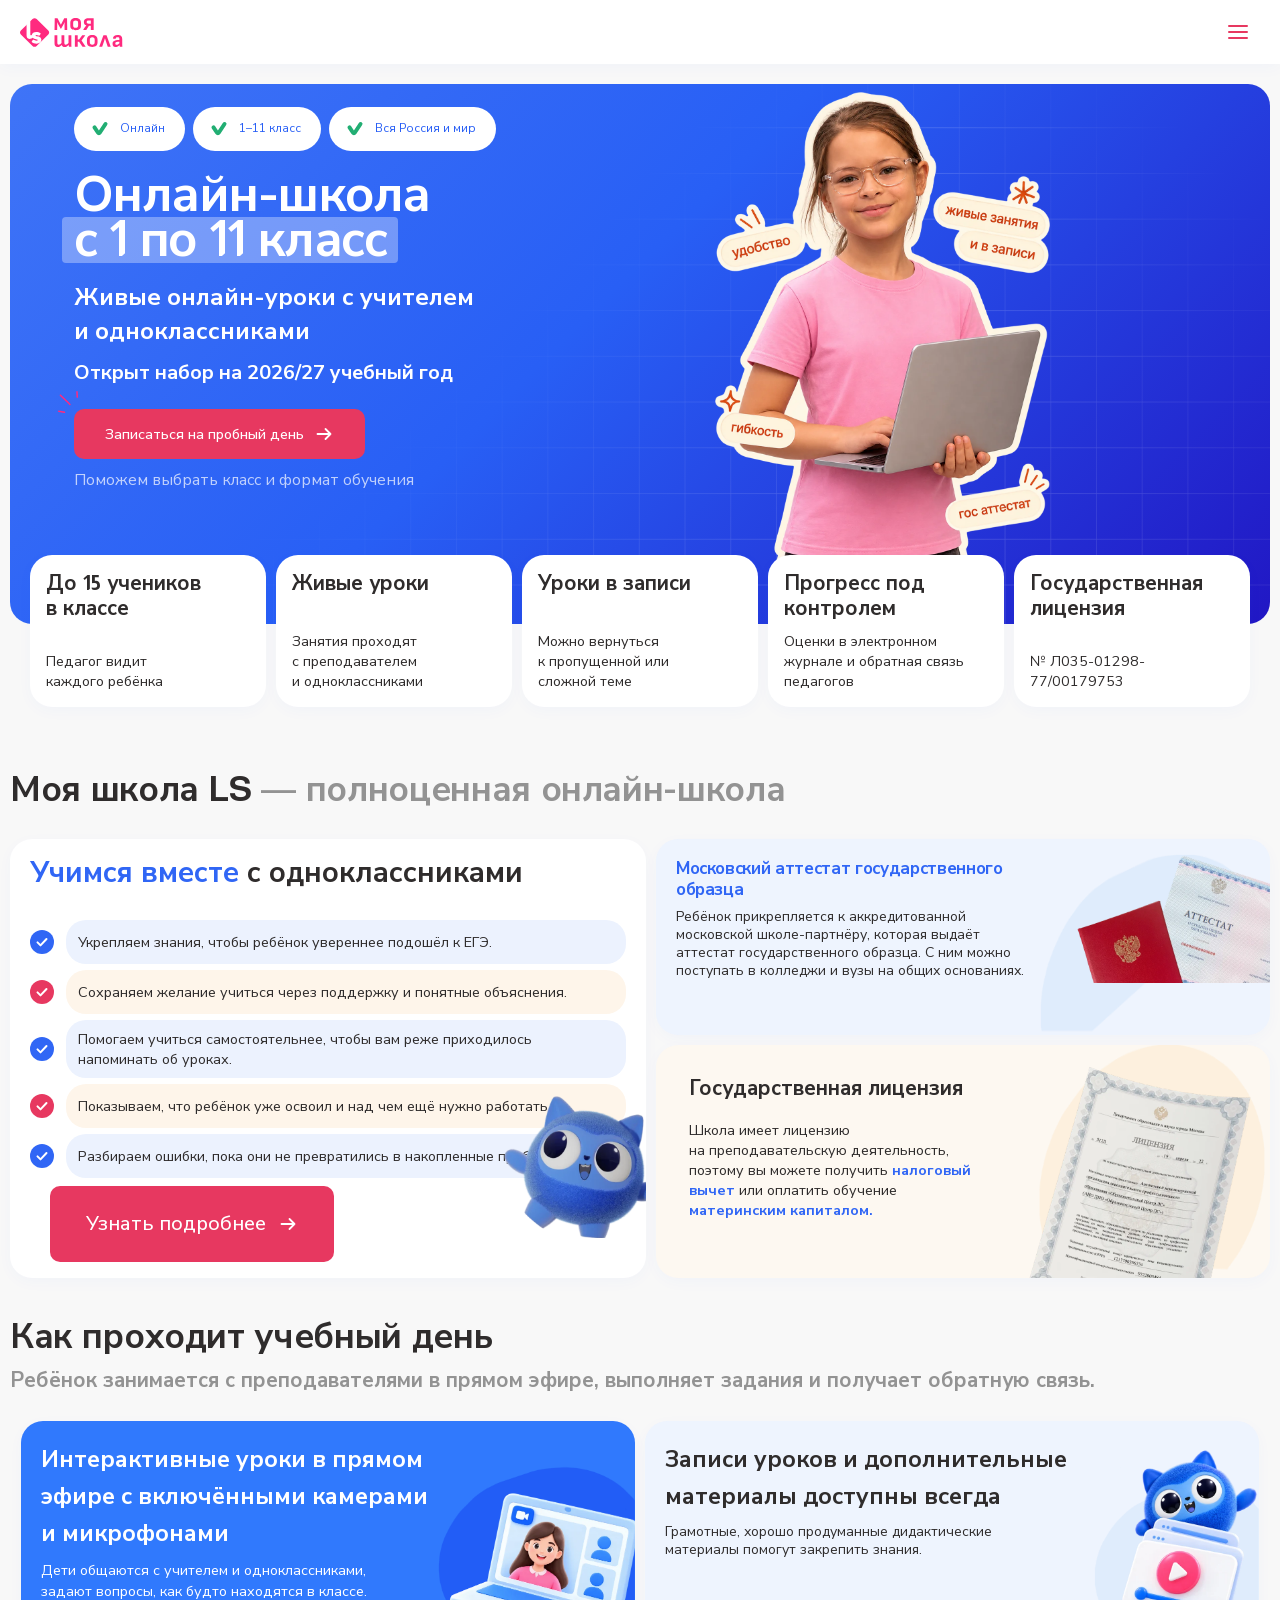
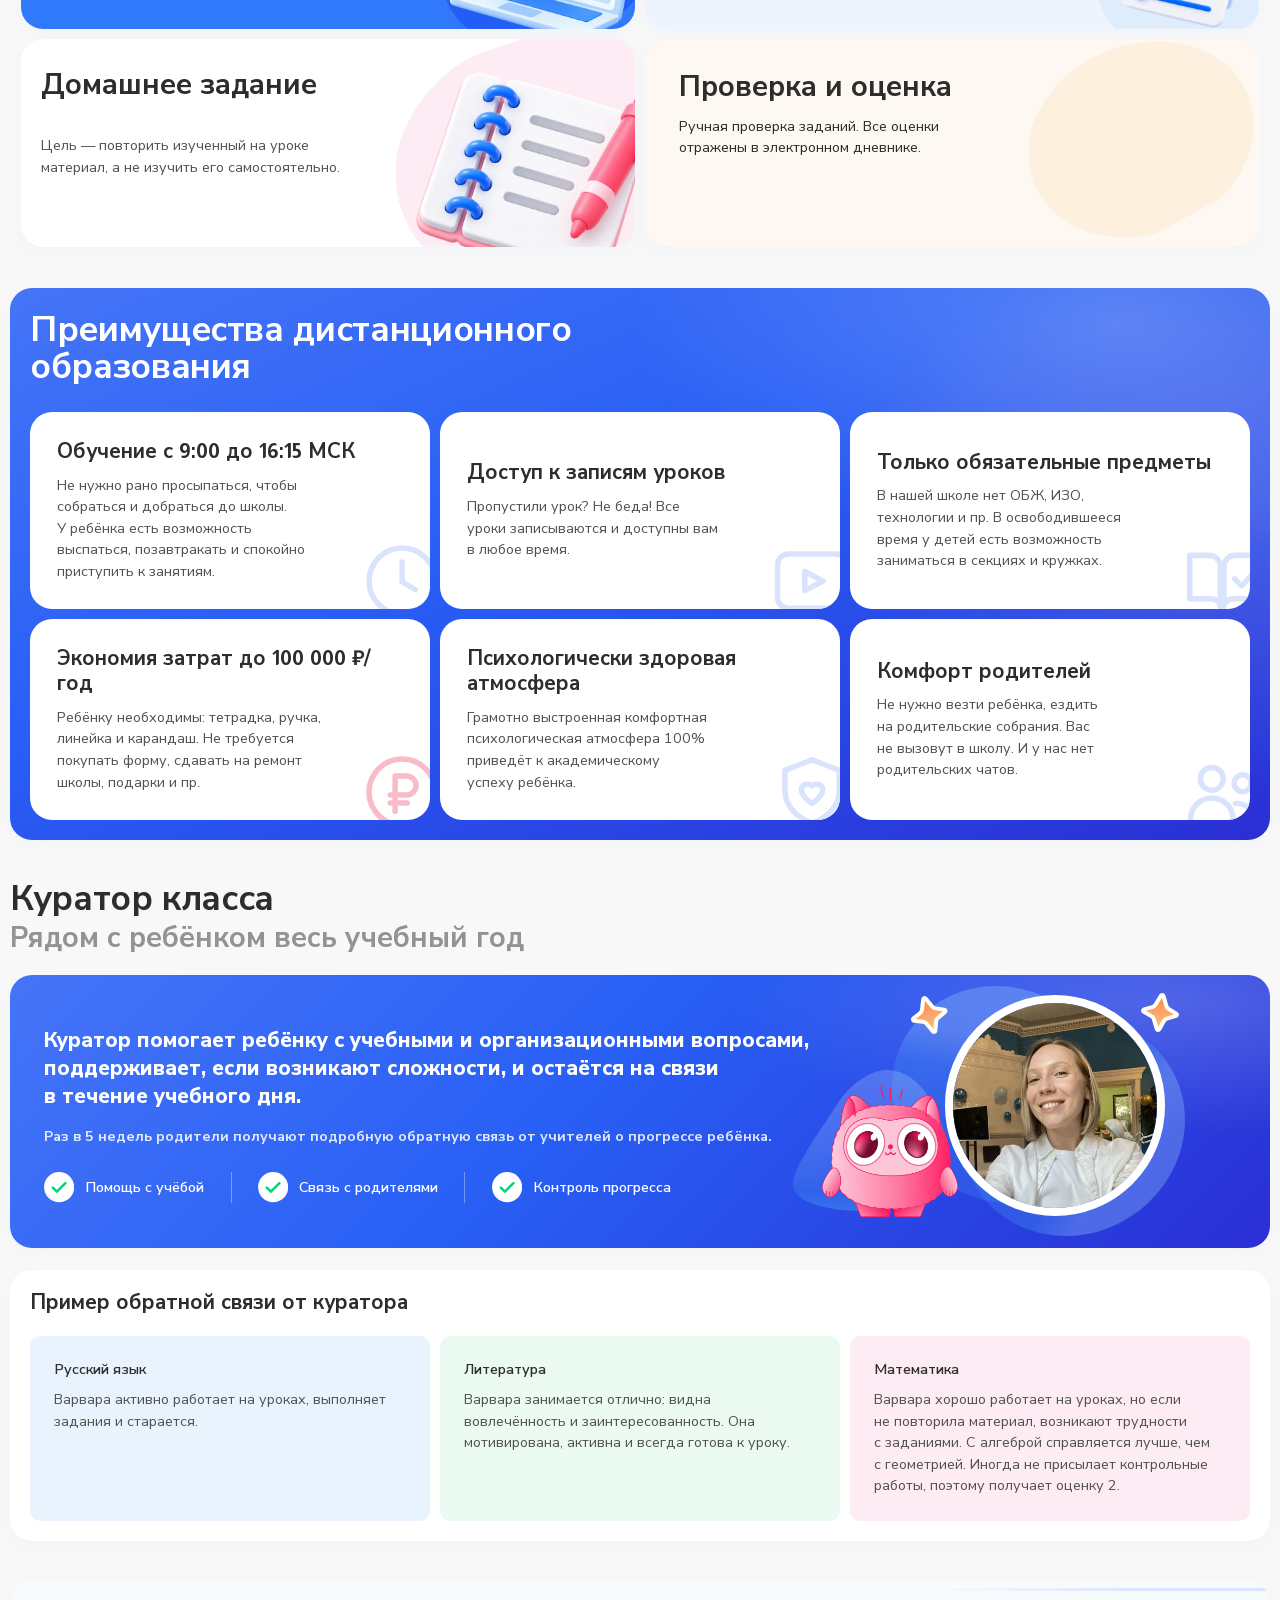
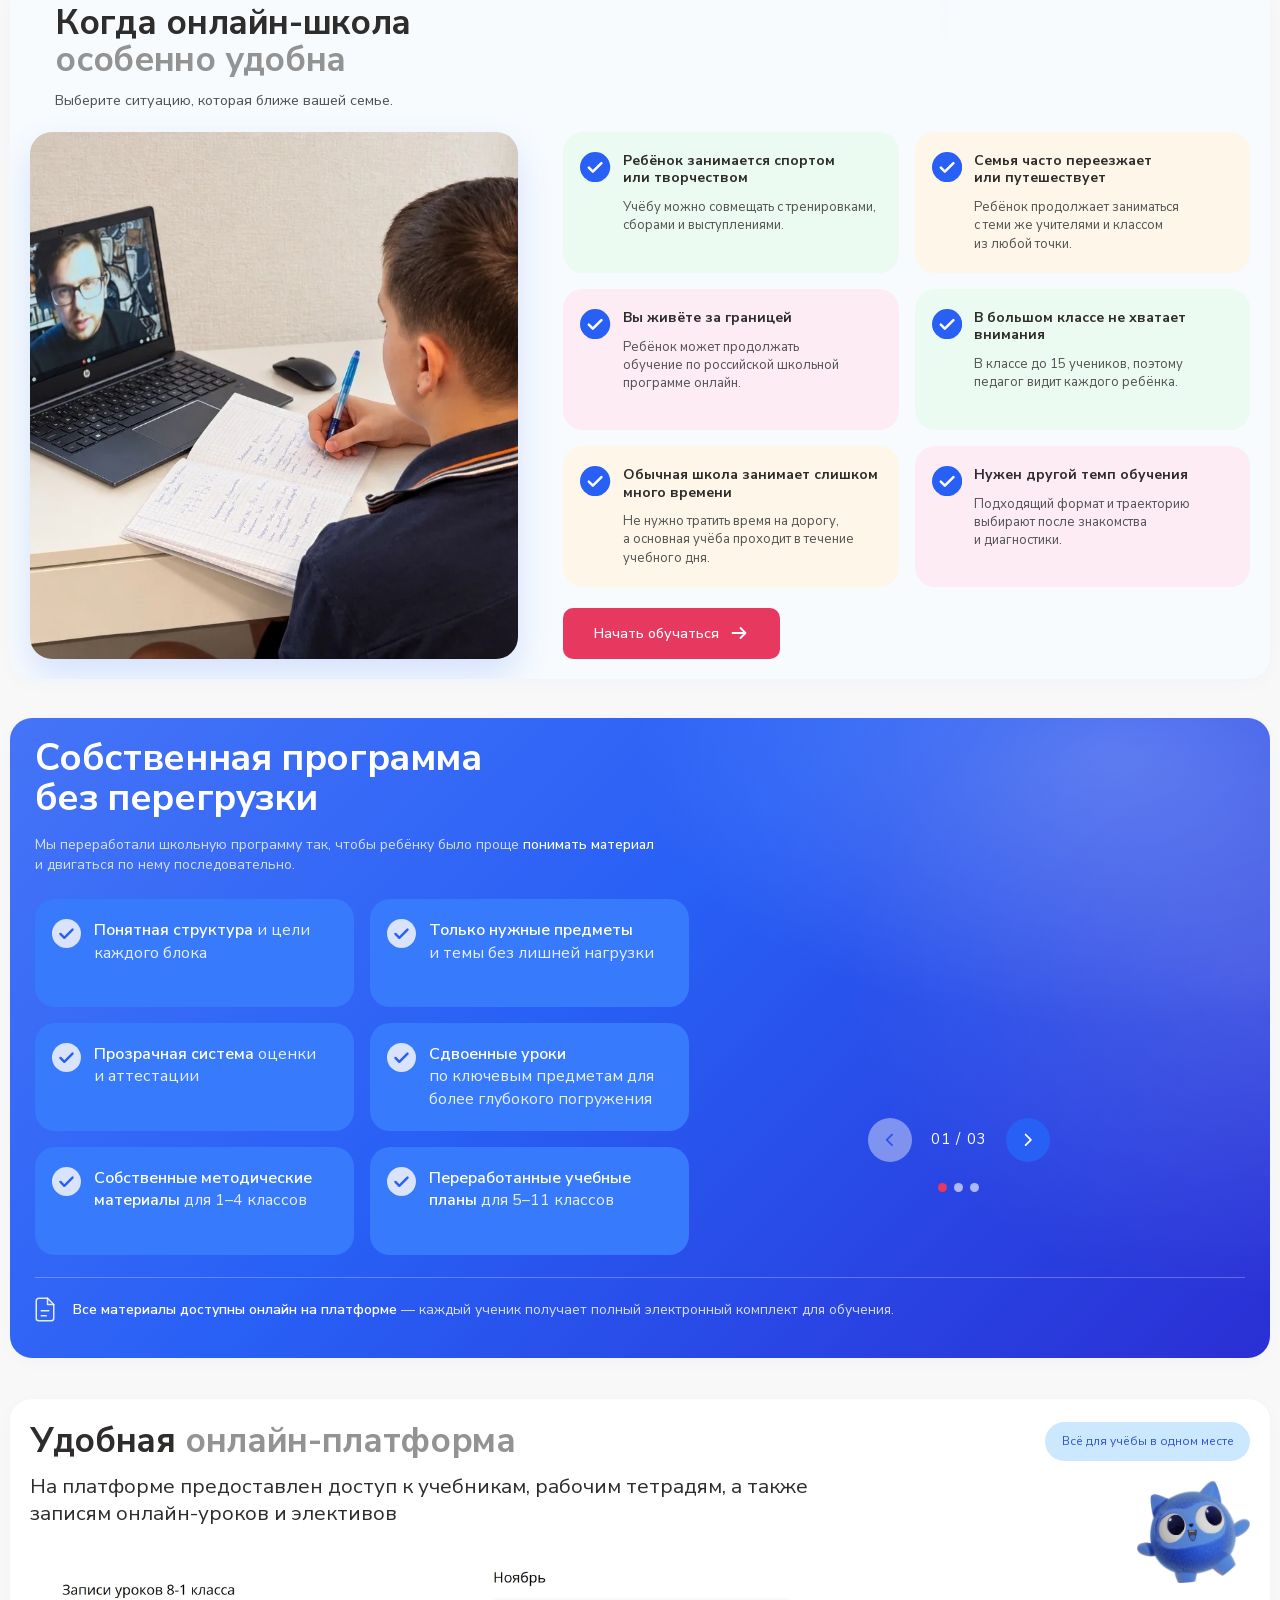
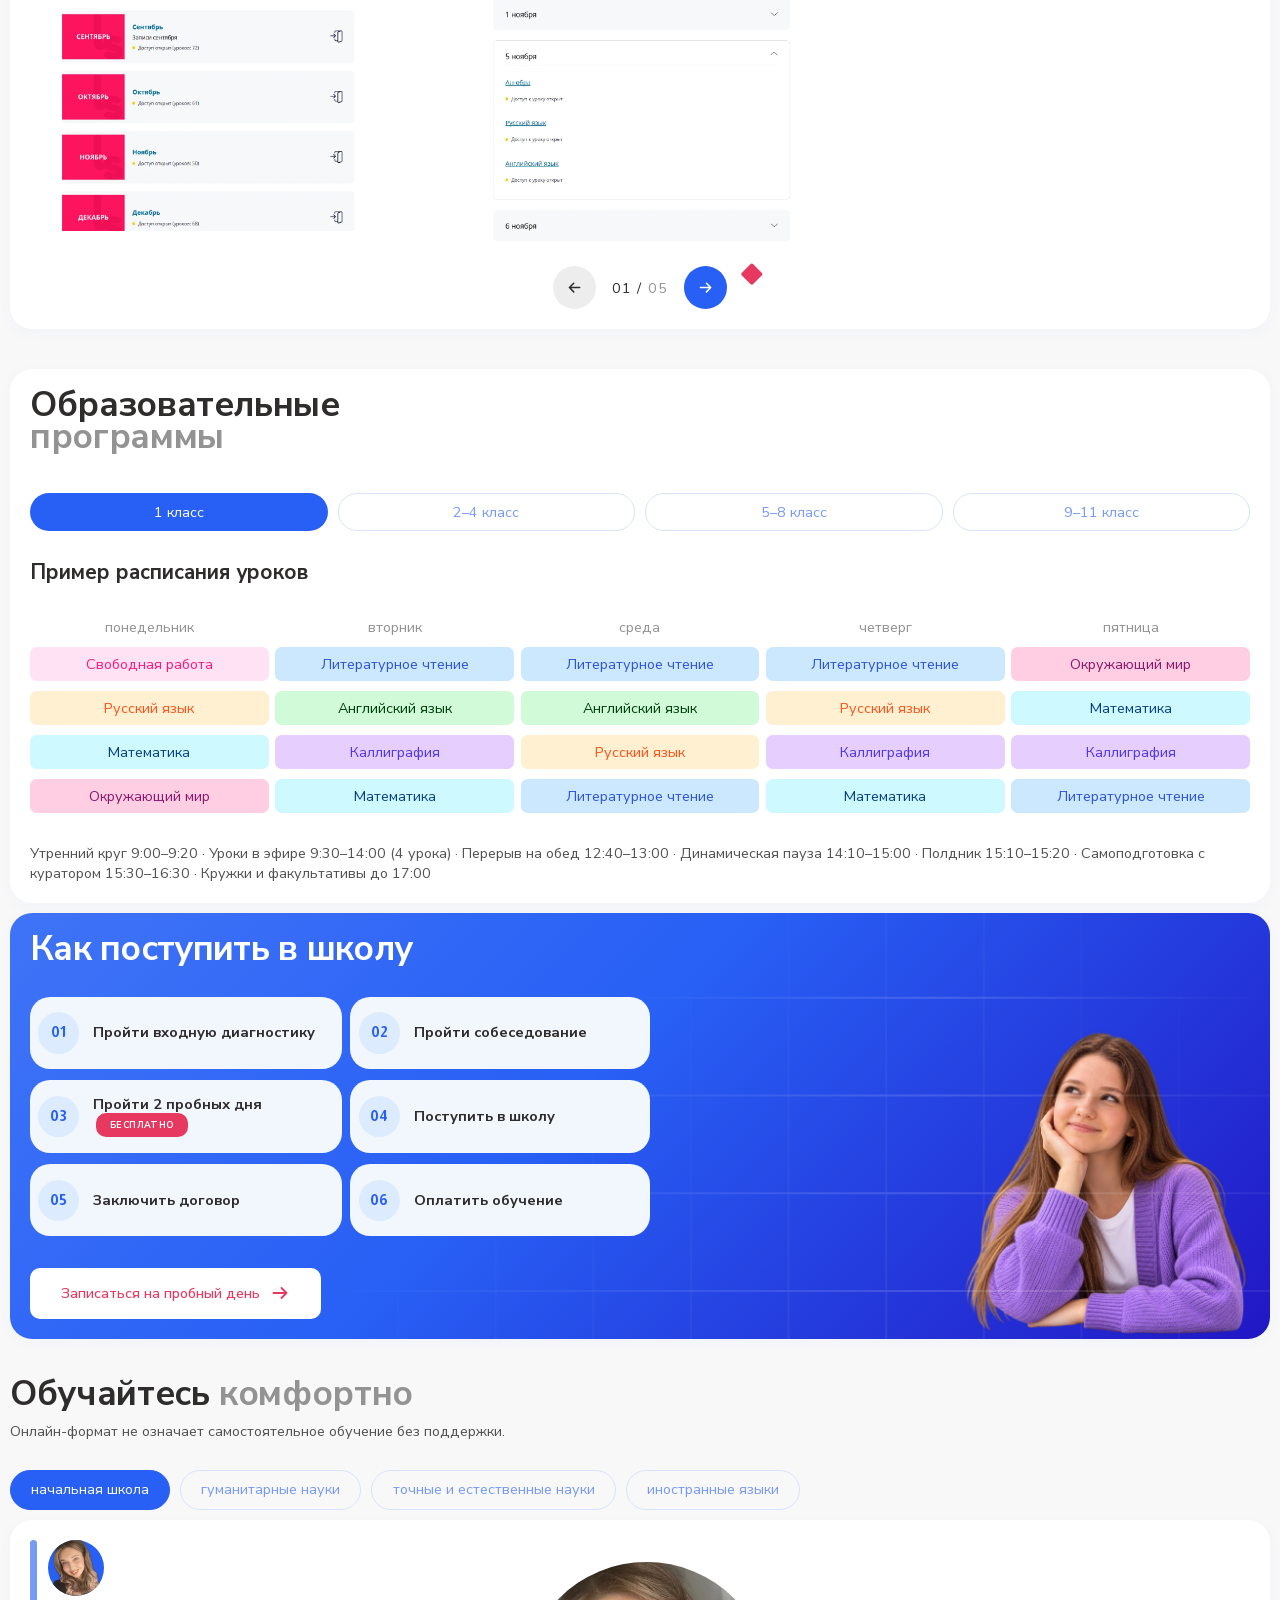
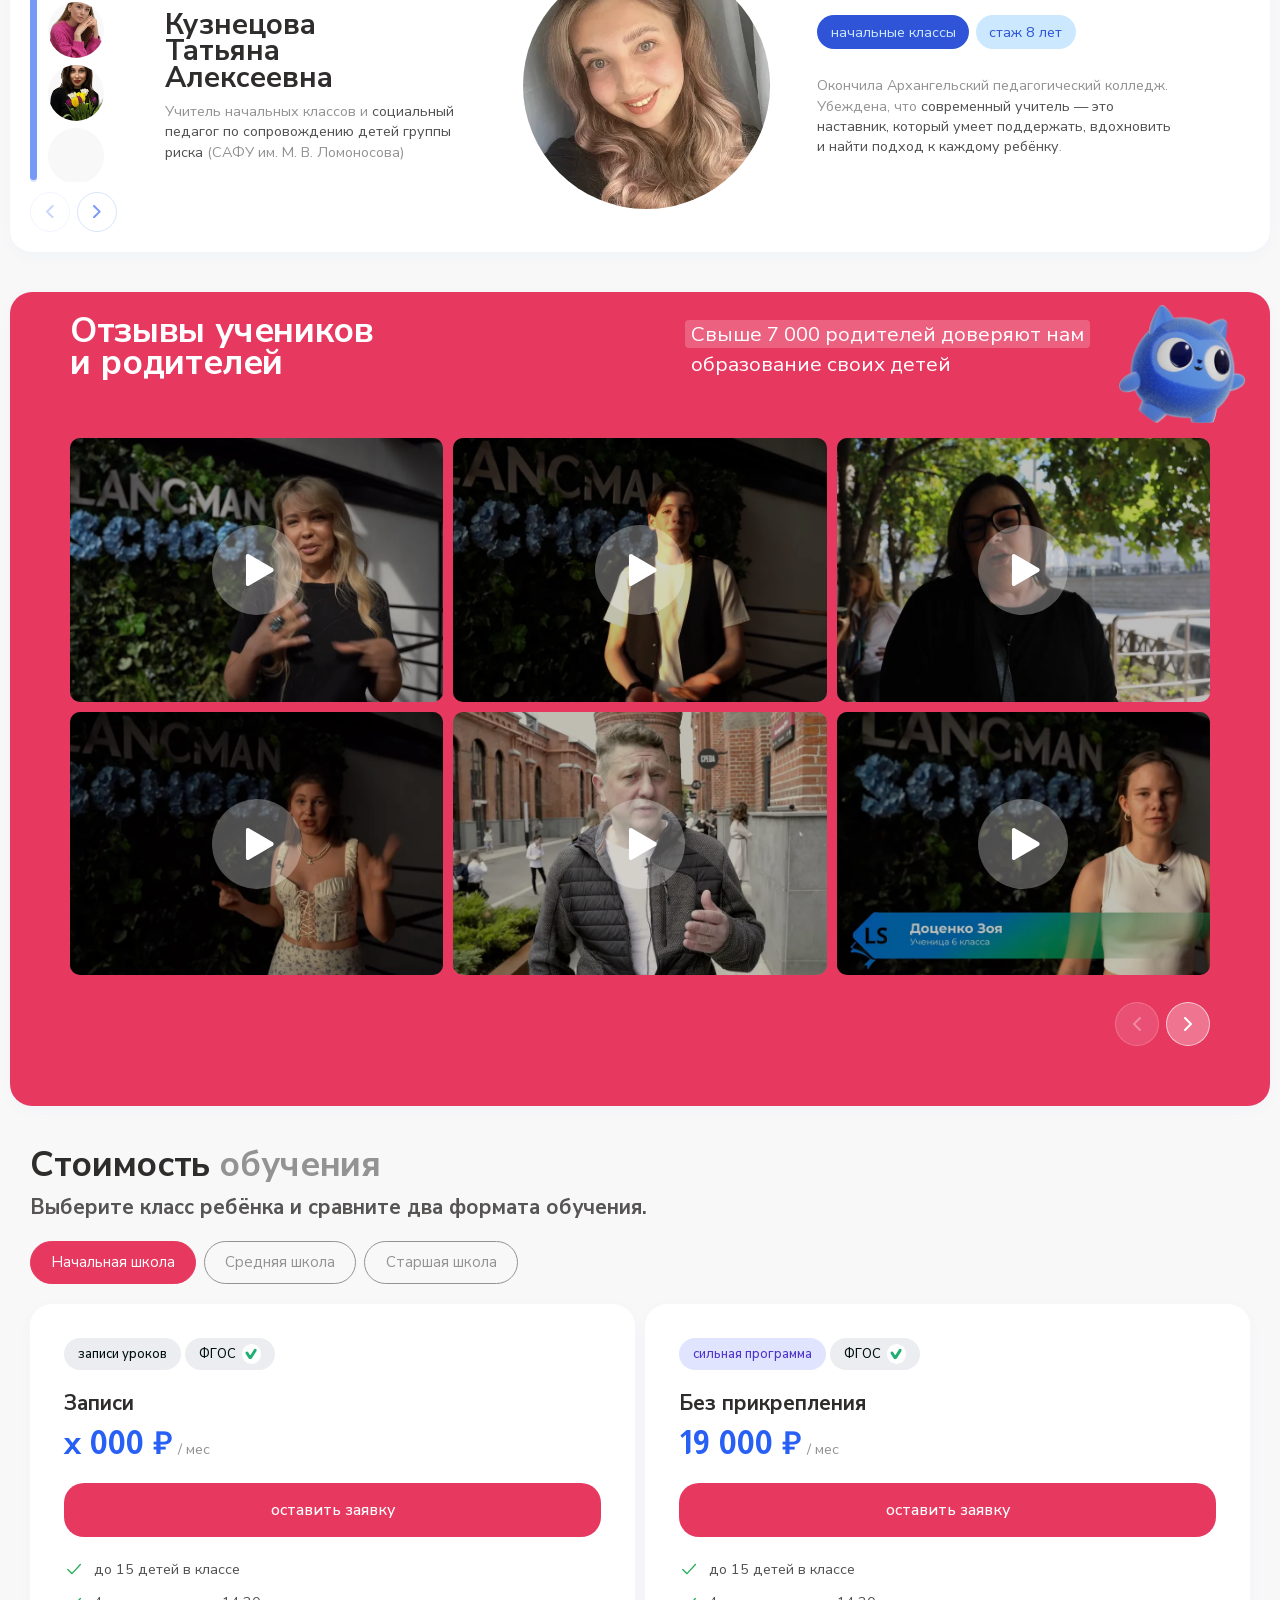
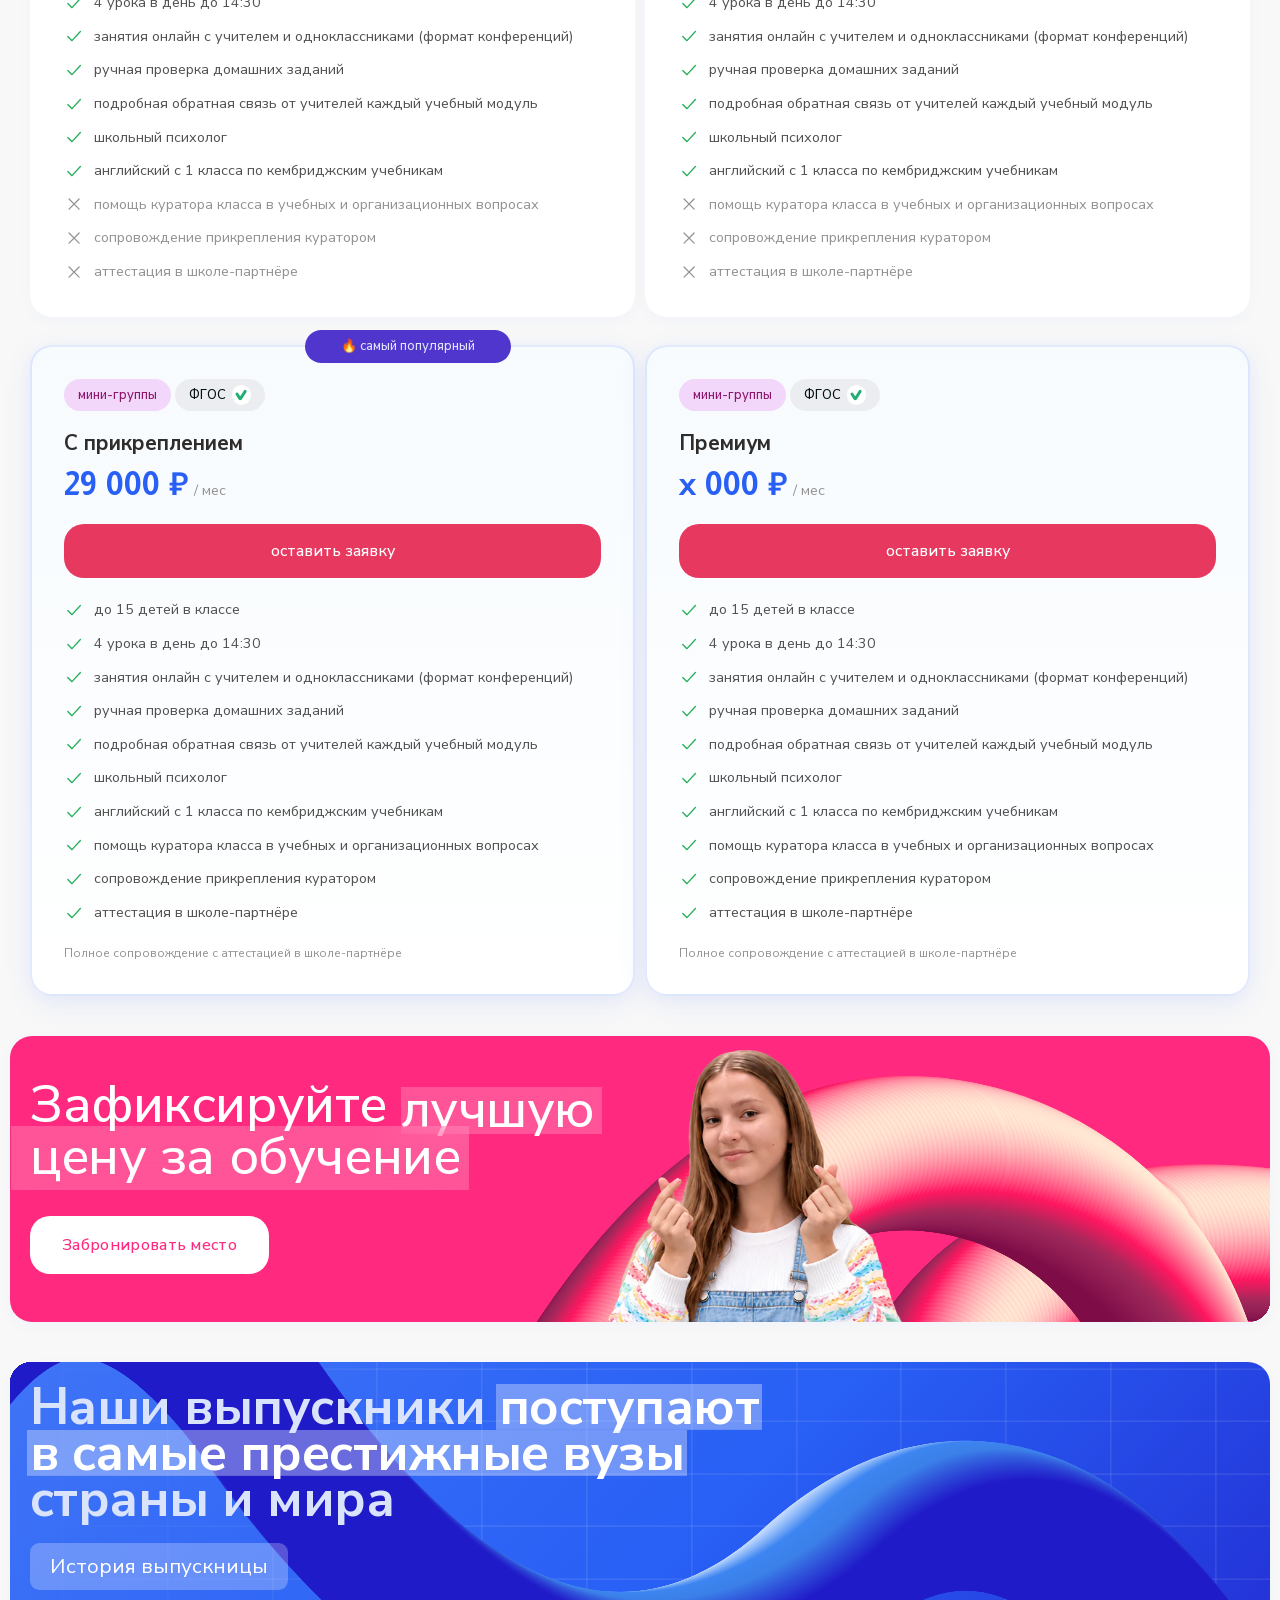
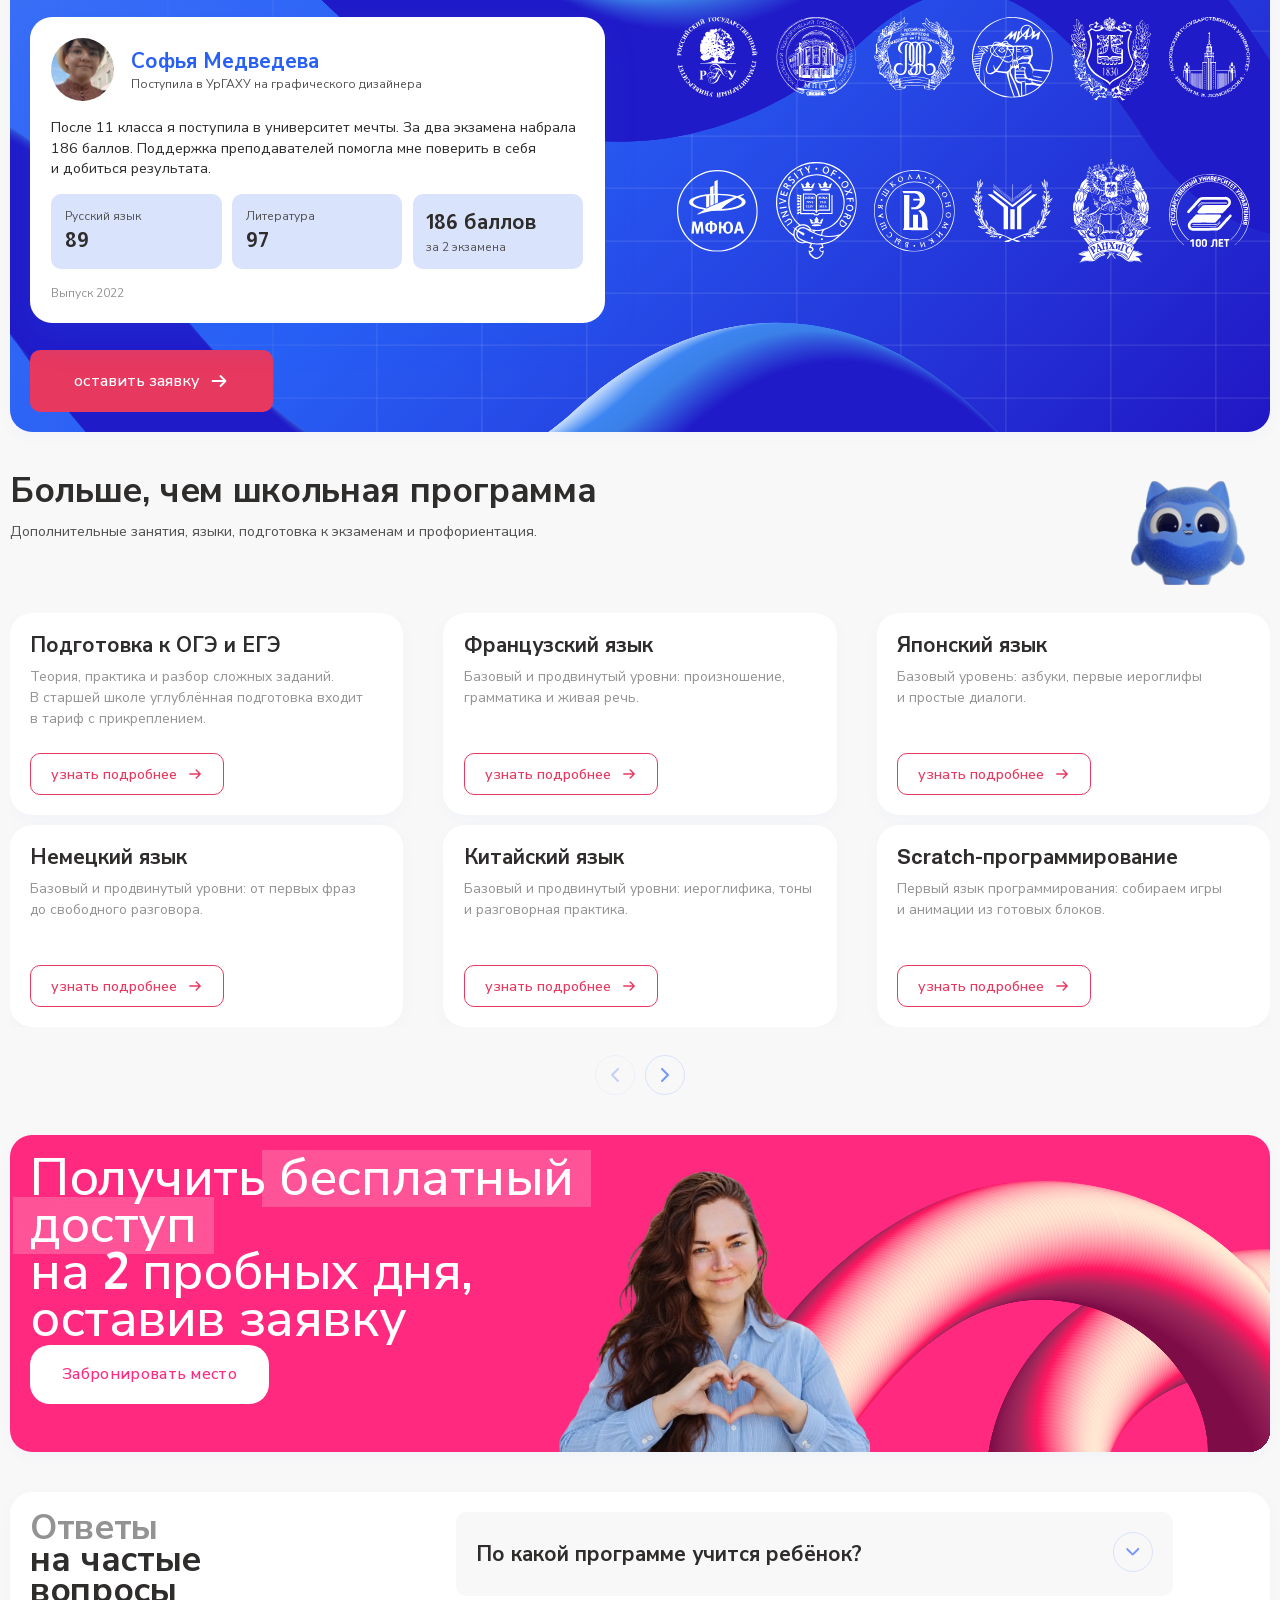
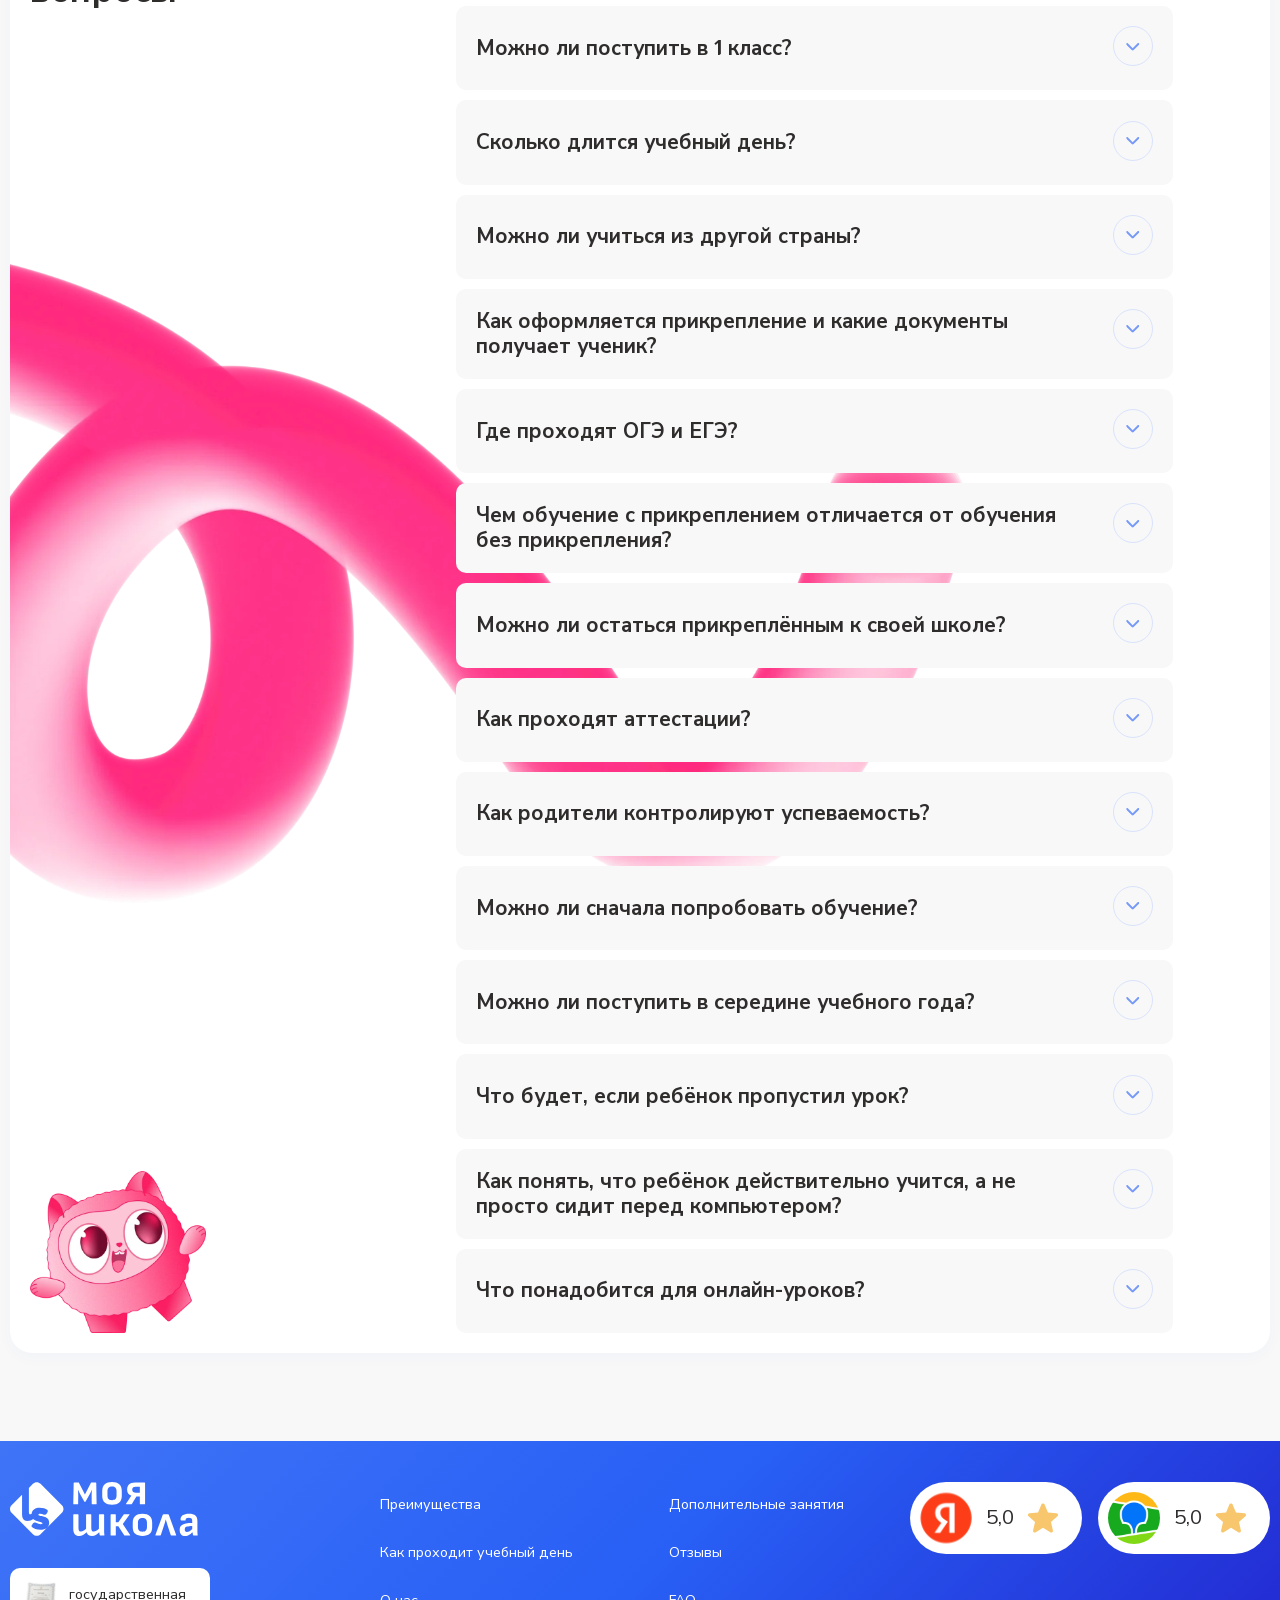
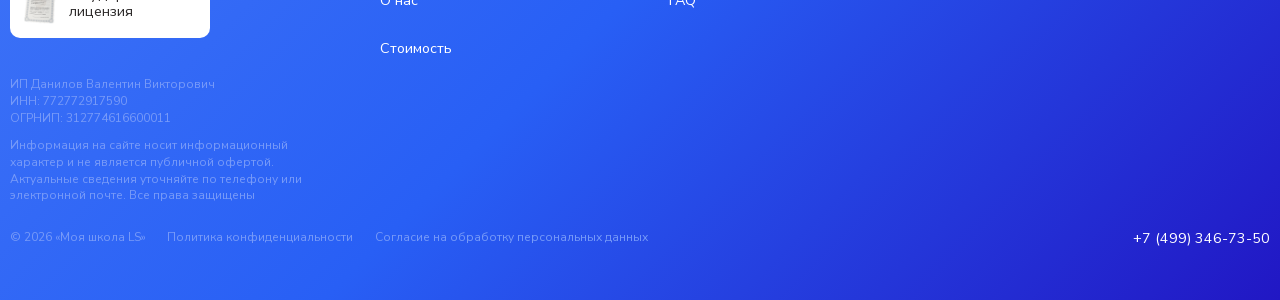
==== commit 63fe0876: "Редизайн по Figma 1:1 (06.10.2026): сверка блоков, CTA-баннеры, карточки «Когда удобна» и «Программа" ====
--- a/index.html
+++ b/index.html
@@ -37,27 +37,28 @@
   <link rel="preload" href="assets/fonts/nunito-sans-latin.woff2" as="font" type="font/woff2" crossorigin>
   <link rel="preload" href="assets/fonts/almarai-latin-700.woff2" as="font" type="font/woff2" crossorigin>
 
-  <link rel="stylesheet" href="css/base.css?v=7">
+  <link rel="stylesheet" href="css/base.css?v=8">
   <link rel="stylesheet" href="css/layout.css?v=3">
-  <link rel="stylesheet" href="css/header.css?v=10">
-  <link rel="stylesheet" href="css/hero.css?v=6">
-  <link rel="stylesheet" href="css/info-cards.css?v=6">
-  <link rel="stylesheet" href="css/school-intro.css">
-  <link rel="stylesheet" href="css/onschool.css?v=8">
-  <link rel="stylesheet" href="css/attestat.css?v=23">
-  <link rel="stylesheet" href="css/school-day.css?v=4">
-  <link rel="stylesheet" href="css/benefits.css?v=1">
-  <link rel="stylesheet" href="css/curator.css?v=6">
-  <link rel="stylesheet" href="css/who-fits.css?v=8">
-  <link rel="stylesheet" href="css/program.css?v=5">
-  <link rel="stylesheet" href="css/platform.css?v=11">
-  <link rel="stylesheet" href="css/programs.css?v=6">
+  <link rel="stylesheet" href="css/header.css?v=11">
+  <link rel="stylesheet" href="css/hero.css?v=8">
+  <link rel="stylesheet" href="css/info-cards.css?v=8">
+  <link rel="stylesheet" href="css/school-intro.css?v=2">
+  <link rel="stylesheet" href="css/onschool.css?v=12">
+  <link rel="stylesheet" href="css/attestat.css?v=10">
+  <link rel="stylesheet" href="css/school-day.css?v=7">
+  <link rel="stylesheet" href="css/benefits.css?v=2">
+  <link rel="stylesheet" href="css/curator.css?v=9">
+  <link rel="stylesheet" href="css/who-fits.css?v=19">
+  <link rel="stylesheet" href="css/program.css?v=9">
+  <link rel="stylesheet" href="css/platform.css?v=14">
+  <link rel="stylesheet" href="css/programs.css?v=8">
   <link rel="stylesheet" href="css/classes.css?v=3">
-  <link rel="stylesheet" href="css/about.css?v=11">
-  <link rel="stylesheet" href="css/reviews.css?v=7">
-  <link rel="stylesheet" href="css/pricing.css?v=12">
-  <link rel="stylesheet" href="css/universities.css?v=4">
-  <link rel="stylesheet" href="css/additional.css?v=5">
+  <link rel="stylesheet" href="css/about.css?v=14">
+  <link rel="stylesheet" href="css/reviews.css?v=9">
+  <link rel="stylesheet" href="css/pricing.css?v=13">
+  <link rel="stylesheet" href="css/universities.css?v=6">
+  <link rel="stylesheet" href="css/additional.css?v=6">
+  <link rel="stylesheet" href="css/cta.css?v=5">
   <link rel="stylesheet" href="css/faq.css?v=3">
   <link rel="stylesheet" href="css/footer.css?v=13">
   <link rel="stylesheet" href="css/form.css?v=5">
@@ -70,7 +71,7 @@
   <script src="js/programs.js?v=1" defer></script>
   <script src="js/classes.js?v=2" defer></script>
   <script src="js/about.js?v=3" defer></script>
-  <script src="js/pricing.js?v=6" defer></script>
+  <script src="js/pricing.js?v=7" defer></script>
   <script src="js/additional.js?v=2" defer></script>
   <script src="js/reviews.js?v=6" defer></script>
   <script src="js/faq.js?v=3" defer></script>
@@ -241,54 +242,40 @@
     <section class="onschool" id="onschool">
       <div class="container">
         <div class="onschool__grid">
-          <div class="onschool__col">
-            <article class="onschool-card attestat" id="attestat">
-              <img class="attestat__figura" src="assets/img/attestat/diplom_figura.webp" alt="" aria-hidden="true" loading="lazy" decoding="async">
-
-              <div class="attestat__content">
-                <h3 class="attestat__title">Московский аттестат<br>государственного образца</h3>
-                <ul class="attestat__facts">
-                  <li class="attestat__fact">Ребёнок учится онлайн по&nbsp;школьной программе</li>
-                  <li class="attestat__fact">Ученик прикрепляется к&nbsp;аккредитованной школе-партнёру</li>
-                  <li class="attestat__fact">Аттестат государственного образца выдаёт школа, к&nbsp;которой прикреплён ученик</li>
-                  <li class="attestat__fact">Документ подходит для&nbsp;поступления в&nbsp;вузы и&nbsp;колледжи на&nbsp;общих основаниях</li>
-                </ul>
-
-                <p class="attestat__note">Организационные подробности оформления специалист школы объяснит на&nbsp;консультации.</p>
-
-                <a class="btn btn--primary" href="#form" data-open-form data-cta-location="attestat">Узнать подробнее
-                  <svg class="btn__arrow" width="20" height="20" viewBox="0 0 20 20" fill="none" aria-hidden="true">
+          <article class="onschool-card attestat" id="attestat">
+            <div class="attestat__content">
+              <h3 class="attestat__title"><span class="attestat__title-accent">Учимся вместе</span> с&nbsp;одноклассниками</h3>
+              <ul class="attestat__facts">
+                  <li class="attestat__fact attestat__fact--blue"><svg class="attestat__check" width="14" height="14" viewBox="0 0 14 14" fill="none" aria-hidden="true"><path d="M2.5 7.4l3 3 6-6.4" stroke="currentColor" stroke-width="2" stroke-linecap="round" stroke-linejoin="round"/></svg><span class="attestat__fact-text">Укрепляем знания, чтобы ребёнок увереннее подошёл к&nbsp;ЕГЭ.</span></li>
+                  <li class="attestat__fact attestat__fact--pink"><svg class="attestat__check" width="14" height="14" viewBox="0 0 14 14" fill="none" aria-hidden="true"><path d="M2.5 7.4l3 3 6-6.4" stroke="currentColor" stroke-width="2" stroke-linecap="round" stroke-linejoin="round"/></svg><span class="attestat__fact-text">Сохраняем желание учиться через поддержку и&nbsp;понятные объяснения.</span></li>
+                  <li class="attestat__fact attestat__fact--blue"><svg class="attestat__check" width="14" height="14" viewBox="0 0 14 14" fill="none" aria-hidden="true"><path d="M2.5 7.4l3 3 6-6.4" stroke="currentColor" stroke-width="2" stroke-linecap="round" stroke-linejoin="round"/></svg><span class="attestat__fact-text">Помогаем учиться самостоятельнее, чтобы вам реже приходилось напоминать об&nbsp;уроках.</span></li>
+                  <li class="attestat__fact attestat__fact--pink"><svg class="attestat__check" width="14" height="14" viewBox="0 0 14 14" fill="none" aria-hidden="true"><path d="M2.5 7.4l3 3 6-6.4" stroke="currentColor" stroke-width="2" stroke-linecap="round" stroke-linejoin="round"/></svg><span class="attestat__fact-text">Показываем, что ребёнок уже освоил и&nbsp;над чем ещё нужно работать.</span></li>
+                  <li class="attestat__fact attestat__fact--blue"><svg class="attestat__check" width="14" height="14" viewBox="0 0 14 14" fill="none" aria-hidden="true"><path d="M2.5 7.4l3 3 6-6.4" stroke="currentColor" stroke-width="2" stroke-linecap="round" stroke-linejoin="round"/></svg><span class="attestat__fact-text">Разбираем ошибки, пока они не&nbsp;превратились в&nbsp;накопленные пробелы.</span></li>
+              </ul>
+              <a class="btn btn--primary" href="#form" data-open-form data-cta-location="attestat">Узнать подробнее
+                <svg class="btn__arrow" width="20" height="20" viewBox="0 0 20 20" fill="none" aria-hidden="true">
                     <path d="M3.5 10h13m0 0-5-5m5 5-5 5" stroke="currentColor" stroke-width="1.8" stroke-linecap="round" stroke-linejoin="round"/>
                   </svg>
-                </a>
-              </div>
-
-              <div class="attestat__media">
-                <div class="attestat__frame">
-                  <picture class="attestat__picture">
-                    <source class="attestat__source" media="(max-width: 767px)" srcset="assets/img/attestat/diplom-mobile.webp">
-                    <img class="attestat__img attestat__img--wide" src="assets/img/attestat/diplom.webp" alt="Аттестат о среднем общем образовании и красный диплом с отличием" width="1400" height="835" loading="lazy" decoding="async">
-                  </picture>
-                </div>
-              </div>
-            </article>
-          </div>
-
-          <div class="onschool__col onschool__col--right">
+              </a>
+            </div>
+            <img class="attestat__owl" src="assets/img/onschool/owl-figma.webp" alt="" aria-hidden="true" width="834" height="422" loading="lazy" decoding="async">
+          </article>
+
+          <div class="onschool__col">
             <div class="onschool-online">
               <div class="onschool-online__text">
-                <h3 class="onschool-online__title">Московская медаль</h3>
-                <p class="onschool-online__subtitle">Дополнительные возможности получить до 10 баллов при&nbsp;поступлении в&nbsp;вуз</p>
+                <h3 class="onschool-online__title">Московский аттестат государственного образца</h3>
+                <p class="onschool-online__subtitle">Ребёнок прикрепляется к&nbsp;аккредитованной московской школе-партнёру, которая выдаёт аттестат государственного образца. С&nbsp;ним можно поступать в колледжи и&nbsp;вузы на&nbsp;общих основаниях.</p>
               </div>
-              <img class="onschool-online__medal" src="assets/img/about/medal.webp" alt="Медаль «За особые успехи в учении»" width="700" height="700" loading="lazy" decoding="async">
+              <img class="onschool-online__diploma" src="assets/img/onschool/diploma-figma.webp" alt="Аттестат о среднем общем образовании и красный диплом с отличием" width="638" height="380" loading="lazy" decoding="async">
             </div>
 
             <article class="onschool-card license">
               <div class="license__text">
                 <h3 class="onschool-card__title">Государственная лицензия</h3>
-                <p class="onschool-card__desc">Школа имеет лицензию на&nbsp;преподавательскую деятельность, поэтому вы <span class="onschool-dark">можете получить налоговый вычет или оплатить обучение материнским капиталом.</span></p>
+                <p class="onschool-card__desc">Школа имеет лицензию на&nbsp;преподавательскую деятельность, поэтому вы можете получить <span class="onschool-accent">налоговый вычет</span> или оплатить обучение <span class="onschool-accent">материнским капиталом.</span></p>
               </div>
-              <img class="license__img" src="assets/img/about/license.webp" alt="Скан государственной лицензии школы" width="696" height="900" loading="lazy" decoding="async">
+              <img class="license__img" src="assets/img/onschool/license-figma.webp" alt="Скан государственной лицензии школы" width="785" height="940" loading="lazy" decoding="async">
             </article>
           </div>
         </div>
@@ -303,25 +290,33 @@
         </header>
 
         <ol class="school-day__steps">
-          <li class="school-day__step">
-            <span class="school-day__step-num" aria-hidden="true">1</span>
-            <h3 class="school-day__step-title">Интерактивные уроки в&nbsp;прямом эфире с&nbsp;включёнными камерами и&nbsp;микрофонами</h3>
-            <p class="school-day__step-text">Дети общаются с&nbsp;учителем и&nbsp;одноклассниками, задают вопросы, как будто находятся в&nbsp;классе.</p>
+          <li class="school-day__step school-day__step--live">
+            <div class="school-day__text">
+              <h3 class="school-day__step-title">Интерактивные уроки в&nbsp;прямом эфире с&nbsp;включёнными камерами и&nbsp;микрофонами</h3>
+              <p class="school-day__step-text">Дети общаются с&nbsp;учителем и&nbsp;одноклассниками, задают вопросы, как будто находятся в&nbsp;классе.</p>
+            </div>
+            <img class="school-day__img" src="assets/img/school-day/laptop.webp" alt="" aria-hidden="true" width="666" height="511" loading="lazy" decoding="async">
           </li>
-          <li class="school-day__step">
-            <span class="school-day__step-num" aria-hidden="true">2</span>
-            <h3 class="school-day__step-title">Записи уроков и&nbsp;дополнительные материалы доступны всегда</h3>
-            <p class="school-day__step-text">Грамотные, хорошо продуманные дидактические материалы помогут закрепить знания.</p>
+          <li class="school-day__step school-day__step--records">
+            <div class="school-day__text">
+              <h3 class="school-day__step-title">Записи уроков и&nbsp;дополнительные материалы доступны всегда</h3>
+              <p class="school-day__step-text">Грамотные, хорошо продуманные дидактические материалы помогут закрепить знания.</p>
+            </div>
+            <img class="school-day__img" src="assets/img/school-day/records.webp" alt="" aria-hidden="true" width="598" height="542" loading="lazy" decoding="async">
           </li>
-          <li class="school-day__step">
-            <span class="school-day__step-num" aria-hidden="true">3</span>
-            <h3 class="school-day__step-title">Домашнее задание</h3>
-            <p class="school-day__step-text">Цель&nbsp;— повторить изученный на&nbsp;уроке материал, а&nbsp;не&nbsp;изучить его самостоятельно.</p>
+          <li class="school-day__step school-day__step--homework">
+            <div class="school-day__text">
+              <h3 class="school-day__step-title">Домашнее задание</h3>
+              <p class="school-day__step-text">Цель&nbsp;— повторить изученный на&nbsp;уроке материал, а&nbsp;не&nbsp;изучить его самостоятельно.</p>
+            </div>
+            <img class="school-day__img" src="assets/img/school-day/notebook.webp" alt="" aria-hidden="true" width="774" height="754" loading="lazy" decoding="async">
           </li>
-          <li class="school-day__step">
-            <span class="school-day__step-num" aria-hidden="true">4</span>
-            <h3 class="school-day__step-title">Проверка и&nbsp;оценка</h3>
-            <p class="school-day__step-text">Ручная проверка заданий. Все оценки отражены в&nbsp;электронном дневнике.</p>
+          <li class="school-day__step school-day__step--check">
+            <div class="school-day__text">
+              <h3 class="school-day__step-title">Проверка и&nbsp;оценка</h3>
+              <p class="school-day__step-text">Ручная проверка заданий. Все оценки отражены в&nbsp;электронном дневнике.</p>
+            </div>
+            <img class="school-day__img" src="assets/img/school-day/check.webp" alt="" aria-hidden="true" width="725" height="626" loading="lazy" decoding="async">
           </li>
         </ol>
       </div>
@@ -376,6 +371,10 @@
         </header>
 
         <div class="curator__box">
+          <img class="curator__deco curator__deco--blob" src="assets/img/curator/blob.svg" alt="" aria-hidden="true" width="437" height="374" decoding="async">
+          <img class="curator__deco curator__deco--blob2" src="assets/img/curator/blob2.svg" alt="" aria-hidden="true" width="228" height="210" decoding="async">
+          <img class="curator__deco curator__deco--star1" src="assets/img/curator/star1.svg" alt="" aria-hidden="true" width="55" height="57" decoding="async">
+          <img class="curator__deco curator__deco--star2" src="assets/img/curator/star2.svg" alt="" aria-hidden="true" width="56" height="59" decoding="async">
           <img class="curator__mascot" src="assets/img/mascots/pink-listen.webp" alt="" aria-hidden="true" width="520" height="497" loading="lazy" decoding="async">
           <div class="curator__content">
             <p class="curator__lead">Куратор помогает ребёнку с&nbsp;учебными и&nbsp;организационными вопросами, поддерживает, если возникают сложности, и&nbsp;остаётся на&nbsp;связи в&nbsp;течение учебного дня.</p>
@@ -418,7 +417,6 @@
       <div class="container">
         <div class="who-fits__box">
           <header class="who-fits__head">
-            <svg class="who-fits__slash" viewBox="0 0 53 64" fill="none" aria-hidden="true"><path d="M32.5 5.8l15 27.4M5.9 43.4l29.2 14.2" stroke="currentColor" stroke-width="6.5" stroke-linecap="round"/></svg>
             <h2 class="who-fits__title">Когда онлайн-школа <span class="who-fits__title-muted">особенно удобна</span></h2>
             <p class="who-fits__subtitle">Выберите ситуацию, которая ближе вашей семье.</p>
           </header>
@@ -428,42 +426,42 @@
               <svg class="who-fits__check" viewBox="0 0 24 24" fill="none" aria-hidden="true"><circle cx="12" cy="12" r="12" fill="currentColor"/><path d="M7 12.4l3.2 3.2L17 8.8" stroke-width="2" stroke-linecap="round" stroke-linejoin="round"/></svg>
               <div class="who-fits__item-body">
                 <h3 class="who-fits__item-title">Ребёнок занимается спортом или&nbsp;творчеством</h3>
-                <p class="who-fits__item-text">Учёбу можно совмещать с&nbsp;тренировками, сборами и&nbsp;выступлениями.</p>
+                <p class="who-fits__item-text">Учёбу можно совмещать с&nbsp;тренировками,<br class="who-fits__br"> сборами и&nbsp;выступлениями.</p>
               </div>
             </li>
             <li class="who-fits__item">
               <svg class="who-fits__check" viewBox="0 0 24 24" fill="none" aria-hidden="true"><circle cx="12" cy="12" r="12" fill="currentColor"/><path d="M7 12.4l3.2 3.2L17 8.8" stroke-width="2" stroke-linecap="round" stroke-linejoin="round"/></svg>
               <div class="who-fits__item-body">
                 <h3 class="who-fits__item-title">Семья часто переезжает или&nbsp;путешествует</h3>
-                <p class="who-fits__item-text">Ребёнок продолжает заниматься с&nbsp;теми&nbsp;же учителями и&nbsp;классом из&nbsp;любой точки.</p>
+                <p class="who-fits__item-text">Ребёнок продолжает заниматься с&nbsp;теми&nbsp;же учителями<br class="who-fits__br"> и&nbsp;классом из&nbsp;любой точки.</p>
               </div>
             </li>
             <li class="who-fits__item">
               <svg class="who-fits__check" viewBox="0 0 24 24" fill="none" aria-hidden="true"><circle cx="12" cy="12" r="12" fill="currentColor"/><path d="M7 12.4l3.2 3.2L17 8.8" stroke-width="2" stroke-linecap="round" stroke-linejoin="round"/></svg>
               <div class="who-fits__item-body">
                 <h3 class="who-fits__item-title">Вы живёте за&nbsp;границей</h3>
-                <p class="who-fits__item-text">Ребёнок может продолжать обучение по&nbsp;российской школьной программе онлайн.</p>
+                <p class="who-fits__item-text">Ребёнок может продолжать обучение по&nbsp;российской<br class="who-fits__br"> школьной программе онлайн.</p>
               </div>
             </li>
             <li class="who-fits__item">
               <svg class="who-fits__check" viewBox="0 0 24 24" fill="none" aria-hidden="true"><circle cx="12" cy="12" r="12" fill="currentColor"/><path d="M7 12.4l3.2 3.2L17 8.8" stroke-width="2" stroke-linecap="round" stroke-linejoin="round"/></svg>
               <div class="who-fits__item-body">
                 <h3 class="who-fits__item-title">В&nbsp;большом классе не&nbsp;хватает внимания</h3>
-                <p class="who-fits__item-text">В&nbsp;классе до&nbsp;15&nbsp;учеников, поэтому педагог видит каждого ребёнка.</p>
+                <p class="who-fits__item-text">В&nbsp;классе до&nbsp;15&nbsp;учеников, поэтому педагог видит<br class="who-fits__br"> каждого ребёнка.</p>
               </div>
             </li>
             <li class="who-fits__item">
               <svg class="who-fits__check" viewBox="0 0 24 24" fill="none" aria-hidden="true"><circle cx="12" cy="12" r="12" fill="currentColor"/><path d="M7 12.4l3.2 3.2L17 8.8" stroke-width="2" stroke-linecap="round" stroke-linejoin="round"/></svg>
               <div class="who-fits__item-body">
-                <h3 class="who-fits__item-title">Обычная школа занимает слишком много времени</h3>
-                <p class="who-fits__item-text">Не&nbsp;нужно тратить время на&nbsp;дорогу, а&nbsp;основная учёба проходит в&nbsp;течение учебного дня.</p>
+                <h3 class="who-fits__item-title">Обычная школа занимает слишком много<br class="who-fits__br"> времени</h3>
+                <p class="who-fits__item-text">Не&nbsp;нужно тратить время на&nbsp;дорогу, а&nbsp;основная учёба<br class="who-fits__br"> проходит в&nbsp;течение учебного дня.</p>
               </div>
             </li>
             <li class="who-fits__item">
               <svg class="who-fits__check" viewBox="0 0 24 24" fill="none" aria-hidden="true"><circle cx="12" cy="12" r="12" fill="currentColor"/><path d="M7 12.4l3.2 3.2L17 8.8" stroke-width="2" stroke-linecap="round" stroke-linejoin="round"/></svg>
               <div class="who-fits__item-body">
                 <h3 class="who-fits__item-title">Нужен другой темп обучения</h3>
-                <p class="who-fits__item-text">Подходящий формат и&nbsp;траекторию выбирают после знакомства и&nbsp;диагностики.</p>
+                <p class="who-fits__item-text">Подходящий формат и&nbsp;траекторию выбирают после<br class="who-fits__br"> знакомства и&nbsp;диагностики.</p>
               </div>
             </li>
           </ul>
@@ -516,7 +514,7 @@
 
           <div class="carousel program__carousel" data-carousel-root>
             <ul class="carousel__track" data-carousel="track">
-              <li class="carousel__slide program__slide"><img class="program__shot" src="assets/img/program/01.webp" alt="Виртуальная лаборатория на онлайн-уроке" width="832" height="520" loading="lazy" decoding="async"></li>
+              <li class="carousel__slide program__slide"><img class="program__shot" src="assets/img/program/laptop.webp" alt="Онлайн-урок в виртуальной лаборатории: ноутбук с занятием и маскот школы" width="1536" height="1024" loading="lazy" decoding="async"></li>
               <li class="carousel__slide program__slide"><img class="program__shot" src="assets/img/program/03.webp" alt="Онлайн-урок математики" width="832" height="520" loading="lazy" decoding="async"></li>
               <li class="carousel__slide program__slide"><img class="program__shot" src="assets/img/program/04.webp" alt="Печатные методические материалы школы" width="1100" height="688" loading="lazy" decoding="async"></li>
             </ul>
@@ -596,10 +594,9 @@
               <span class="programs__step-num" aria-hidden="true">02</span>
               <span class="programs__step-text">Пройти собеседование</span>
             </li>
-            <li class="programs__step programs__step--accent">
+            <li class="programs__step">
               <span class="programs__step-num" aria-hidden="true">03</span>
-              <span class="programs__step-text">Пройти <b>2&nbsp;пробных&nbsp;дня</b></span>
-              <span class="programs__step-badge">бесплатно</span>
+              <span class="programs__step-text">Пройти 2&nbsp;пробных дня <span class="programs__step-badge">бесплатно</span></span>
             </li>
             <li class="programs__step">
               <span class="programs__step-num" aria-hidden="true">04</span>
@@ -619,7 +616,7 @@
             <svg class="btn__arrow" width="20" height="20" viewBox="0 0 20 20" fill="none" aria-hidden="true"><path d="M3.5 10h13m0 0-5-5m5 5-5 5" stroke="currentColor" stroke-width="1.8" stroke-linecap="round" stroke-linejoin="round"/></svg>
           </a>
 
-          <img class="programs__promo-image" src="assets/img/programs/boy.webp" alt="" width="736" height="1051" loading="lazy" decoding="async">
+          <img class="programs__promo-image" src="assets/img/programs/girl.webp" alt="" width="1199" height="1312" loading="lazy" decoding="async">
         </article>
       </div>
     </section>
@@ -664,6 +661,8 @@
               <svg width="7.66" height="13.29" viewBox="0 0 7.66 13.29" fill="none" aria-hidden="true"><path d="M1 1l5.66 5.645L1 12.29" stroke="currentColor" stroke-width="2" stroke-linecap="round" stroke-linejoin="round"/></svg>
             </button>
           </div>
+
+          <img class="about__mascot" src="assets/img/about/mascot.webp" alt="" width="1536" height="1024" loading="lazy" decoding="async">
         </div>
       </div>
     </section>
@@ -696,11 +695,9 @@
     <section class="pricing" id="pricing">
       <div class="container">
         <div class="pricing__box">
-          <img class="pricing__mascot" src="assets/img/mascots/pink-tell.webp" alt="" aria-hidden="true" width="520" height="390" loading="lazy" decoding="async">
-          <img class="pricing__loop" src="assets/img/attestat/diplom_figura.webp" alt="" width="1000" height="1260" loading="lazy" decoding="async">
           <div class="pricing__inner">
             <div class="pricing__head">
-              <h2 class="pricing__title">Стоимость обучения</h2>
+              <h2 class="pricing__title">Стоимость <span class="pricing__title-muted">обучения</span></h2>
               <p class="pricing__subtitle">Выберите класс ребёнка и&nbsp;сравните два формата обучения.</p>
             </div>
 
@@ -710,6 +707,17 @@
 
             <ul class="pricing__grid" id="pricing-plans"></ul>
           </div>
+        </div>
+      </div>
+    </section>
+
+    <section class="cta-banner cta-banner--price" id="cta-price">
+      <div class="container">
+        <div class="cta-banner__box">
+          <img class="cta-banner__swirl" src="assets/img/cta/swirl-price.svg" alt="" aria-hidden="true" loading="lazy" decoding="async">
+          <h2 class="cta-banner__title">Зафиксируйте <span class="cta-banner__mark">лучшую</span><br><span class="cta-banner__mark">цену&nbsp;за&nbsp;обучение</span></h2>
+          <a class="cta-banner__btn" href="#form" data-open-form="Зафиксировать цену" data-cta-location="cta-price">Забронировать место</a>
+          <img class="cta-banner__photo" src="assets/img/cta/photo-price.webp" alt="" width="1136" height="1385" loading="lazy" decoding="async">
         </div>
       </div>
     </section>
@@ -798,6 +806,17 @@
     </section>
 
 
+    <section class="cta-banner cta-banner--trial" id="cta-trial">
+      <div class="container">
+        <div class="cta-banner__box">
+          <img class="cta-banner__swirl" src="assets/img/cta/swirl-trial.svg" alt="" aria-hidden="true" loading="lazy" decoding="async">
+          <h2 class="cta-banner__title">Получить <span class="cta-banner__mark">бесплатный</span><br><span class="cta-banner__mark">доступ</span><br>на&nbsp;2&nbsp;пробных дня,<br>оставив заявку</h2>
+          <a class="cta-banner__btn" href="#form" data-open-form="2 пробных дня" data-cta-location="cta-trial">Забронировать место</a>
+          <img class="cta-banner__photo" src="assets/img/cta/photo-trial.webp" alt="" width="848" height="1264" loading="lazy" decoding="async">
+        </div>
+      </div>
+    </section>
+
     <section class="faq" id="faq">
       <div class="container">
         <div class="faq__card">
--- a/css/base.css
+++ b/css/base.css
@@ -83,7 +83,31 @@
      пипеткой из файла клиента). Зелёного и бледно-розового в палитре не было. */
   --tint-blue:  #E9F3FD;
   --tint-green: #EBFBF1;
+  --color-green-check: #07D37D;   /* галочки в «Кураторе» (Figma 1:158) */
   --tint-pink:  #FDECF4;
+
+  /* Редизайн 05.10.2026: цвета из Figma-полотна «онлайн» (V3nHsKgQaovS4IJFmwRudC) */
+  --color-blue-accent: #3066F5;   /* акцент в заголовках блока «Полноценная школа» и синие галочки */
+  --tint-sky:    #ECF2FE;         /* плашки фактов (синие) */
+  --tint-sky-2:  #EEF4FE;         /* плитка «Аттестат государственного образца» */
+  --tint-peach:  #FEF5EA;         /* плашки фактов (розовые) */
+  --tint-cream:  #FDF8F1;         /* карточка «Государственная лицензия» */
+  --tint-circle: #DFECFD;         /* декоративные круги за аттестатом */
+  --tint-sand:   #FDF0DD;         /* тёплое пятно за сканом лицензии */
+  --tint-cream-2: #FEF7E9;        /* плитки «Когда онлайн-школа удобна» (кремовые) */
+  --tint-selago: #F7FBFE;         /* фон коробки «Когда онлайн-школа удобна» */
+  --tint-cream-3: #FEF9EF;        /* плашка цитаты в карточке сотрудника */
+  --tint-periwinkle: #E0E4FF;     /* плашка «сильная программа», тарифы */
+  --color-violet: #5036CC;         /* текст плашки «сильная программа», бейдж «самый популярный» */
+  --tint-orchid: #F3D7FA;          /* плашка «мини-группы» */
+  --color-plum: #8D176C;           /* текст плашки «мини-группы» */
+  --tint-athens: #ECEDF0;          /* нейтральные плашки тарифов («записи уроков», ФГОС) */
+  --color-ink: #02120F;            /* текст нейтральных плашек */
+  --color-mint: #22AE73;           /* точка ФГОС */
+  --tint-ice:     #F1F7FD;        /* плитки шагов «Как поступить» */
+  --tint-ice-deep:#DCEBFD;        /* круги с номерами шагов */
+  --color-blue-tile: #377AFC;     /* плитки пунктов в «Собственной программе» */
+  --color-sky-blue: #3079FD;      /* первая плитка «Как проходит учебный день» */
 
   /* Ошибка формы — из «Эффекты.png» (панель состояний поля) */
   --color-error: #FF6E6E;
@@ -97,6 +121,8 @@
      30% — этот оттенок, на тон светлее (по просьбе клиента 19.07.2026).
      Задан сплошным: полупрозрачная заливка над декор-вихрем плывёт по цвету. */
   --color-pink-hl: #EF6C86;
+  /* Заливка CTA-баннеров «цена» (Figma 1:12862, 1:13734) */
+  --color-hot-pink: #FF2A7F;
   /* «Фоновый синий». В Figma стиль отдан как linear-gradient(174deg, #3F74F7 5%,
      #285FF5 29%, #2117C4 98%), но это пересчёт под рамку одного конкретного объекта:
      в Figma геометрия градиента хранится относительно bbox каждого элемента.
@@ -195,6 +221,7 @@
      (1:23578 — 60/20/20, 1:22152 — 50/20/20). То есть боковое поле карточки
      схлопывается до 20 уже на 1600, а вертикальное блоки задают сами. */
   --card-pad: clamp(20px, 12.5vw - 180px, 60px);
+  --card-pad-top: calc(var(--card-pad) * 7 / 6);   /* редизайн 05.10.2026: верхнее поле цветных коробок 70 при 1920 (Figma) */
 }
 
 /* Reset */
--- a/css/header.css
+++ b/css/header.css
@@ -67,6 +67,12 @@
 .header__link { transition: color 0.25s ease; white-space: nowrap; }
 .header__link:hover { color: var(--color-blue); }
 
+/* Figma: между «Как проходит обучение» и «Стоимость» на 2px больше, чем между
+   остальными (разница рендера кернинга) — сверено попиксельно 06.10.2026. */
+@media (min-width: 1601px) {
+  .header__link:nth-child(2) { margin-right: 2px; }
+}
+
 /* ⚠️ 07.09.2026 выпадающие списки шапки удалены: ТЗ §4 требует семь плоских
    якорей. Прежние стили групп, панелей и шевронов — `git show c809a07:css/header.css`.
    Списки в своё время появились из-за тесноты в полосе 1281–1312 (семь пунктов
--- a/css/hero.css
+++ b/css/hero.css
@@ -13,7 +13,11 @@
    (5 → 3.125), кривая вогнутая, и кусочную функцию даёт именно минимум. */
 .hero {
   --hero-pad: clamp(30px, min(5vw - 30px, 3.125vw), 60px);
-  padding: 20px var(--page-gap) 0;
+  /* Figma 06.10.2026 (1:11982): панель 1840 при x=20 внутри группы 1880, то есть
+     на 1920 уже остальных коробок на 20 с каждой стороны. Добавка растёт от 0 на
+     1600 до 20 на 1920 — меньшие ширины не затронуты. */
+  --hero-inset: clamp(0px, 6.25vw - 100px, 20px);
+  padding: 20px calc(var(--page-gap) + var(--hero-inset)) 0;
 }
 
 .hero__panel {
@@ -35,7 +39,7 @@
      Пол 540 опускает низ панели, зона наезда карточек уходит под стикер —
      зазор «стикер → карточки» стал ~43px. Пол встречает кривую 55vw−190 на
      ~1327, выше всё как было (до 1327 панель ровно 540). */
-  min-height: clamp(540px, min(55vw - 190px, 36.4vw + 91px), 790px);
+  min-height: clamp(540px, min(55vw - 190px, 36.4vw + 90.6px), 790px);
   padding: calc(var(--hero-pad) * 0.667) var(--hero-pad) var(--hero-pad);
   /* Радиус: 20 на 1200, 30 на 1600 (оба замерены), 40 на 1920 (по 1920.png).
      У панели он свой, крупнее общего --radius-card. */
--- a/css/info-cards.css
+++ b/css/info-cards.css
@@ -7,13 +7,13 @@
   /* Насколько ряд карточек поднят на синюю панель hero.
      110 на 1920 (замер по 1920.png) → 90 на 1600 → 70 на 1280 и ниже —
      теперь одной кривой вместо трёх ступеней. */
-  --overlap: clamp(70px, 6.25vw - 10px, 110px);
+  --overlap: clamp(69px, 6.25vw - 11px, 109px);
   position: relative;
   z-index: 5;
   /* Боковой отступ ряда: 40 на 1920 (1920.png — ряд от x=40, карточка 445;
      Figma 1:3569 — x=40, ширина 1840), 30 на 1600 и ниже (1:22930 и 1:21505 —
      x=30 при ширине 1540 и 1140). */
-  padding-inline: clamp(30px, 3.125vw - 20px, 40px);
+  padding-inline: calc(clamp(30px, 3.125vw - 20px, 40px) + clamp(0px, 6.25vw - 100px, 20px));
   margin-top: calc(-1 * var(--overlap));
 }
 
--- a/css/school-intro.css
+++ b/css/school-intro.css
@@ -6,6 +6,9 @@
 /* Сверху разгон от «Ключевых преимуществ», снизу — зазор до сетки .onschool */
 .school-intro { padding: clamp(40px, 5.208vw, 100px) 0 30px; }
 
+/* Figma 1:12040: строка заголовка занимает 62 (1em), а не 55.8 по line-height */
+.school-intro__title { min-height: 1em; }
+
 .school-intro__title-muted { color: var(--color-gray-2); }
 
 @media (max-width: 767px) {
--- a/css/onschool.css
+++ b/css/onschool.css
@@ -1,51 +1,37 @@
 /* onschool.css — блок «Моя школа LS — полноценная онлайн-школа».
-   Вернули из версии до правок по ТЗ (коммит 40ce47f), где он назывался `about`.
-   Префикс сменили на `onschool`: класс и id `about` в текущей версии заняты
-   блоком-каруселью сотрудников, старые правила перебили бы его.
-   Замеры: Figma `1:3599` (ряд колонок) и сверка с 1920.png (блок y 2747–3775).
-   Две колонки по 930 с зазором 20:
-   • слева  — «Аттестат государственного образца» (css/attestat.css; до 14.09.2026
-     здесь стояли «Руководящий состав» и «Полноценное обучение онлайн»);
-   • справа — плитка про московскую медаль и «Государственная лицензия».
-   Заголовок блока вынесен в отдельную секцию .school-intro (css/school-intro.css).
+   Редизайн 05.10.2026 по Figma V3nHsKgQaovS4IJFmwRudC, узел 1:12042 (1920):
+   сетка 946 + 914 с зазором 20, высота 478; справа плитка аттестата 209 и
+   лицензия 249 с зазором 20. Левая карточка — css/attestat.css.
+   Версия до редизайна (медаль вместо аттестата) — в old/css/onschool.css.
    Все цвета/радиусы/тени — только переменные из base.css. */
 
-/* Заголовок стоит в .school-intro над секцией — сверху отступ не нужен */
+/* Заголовок блока вынесен в .school-intro — сверху отступ не нужен */
 .onschool { padding: 0 0 20px; }
 
-/* Тёмный акцент внутри серого абзаца — #525252 (--color-gray-1), не чёрный */
-.onschool-dark { color: var(--color-gray-1); }
-
-/* stretch, а не start: в макете обе колонки заканчиваются на одной линии
-   (942 = 319+20+603 слева и 677+16+249 справа). На промежуточных ширинах
-   натуральные высоты расходятся, поэтому колонки тянем до общей высоты,
-   а разницу добирает последняя карточка каждой колонки (.attestat и .license). */
+.onschool-accent { color: var(--color-blue-accent); font-weight: 700; }
+
+/* Колонки 946fr / 914fr: слева на 32px шире, как в Figma */
 .onschool__grid {
   display: grid;
-  grid-template-columns: 1fr 1fr;
+  grid-template-columns: minmax(0, 946fr) minmax(0, 914fr);
   gap: var(--gap-cards);
   align-items: stretch;
 }
 
 .onschool__col {
-  display: flex;
-  flex-direction: column;
+  display: grid;
+  grid-template-rows: minmax(0, 209fr) minmax(0, 249fr);
   gap: var(--gap-cards);
   min-width: 0;
 }
 
-/* У правой колонки зазор 16, а не 20 — так в макете (Figma 1:3653).
-   Правки 16.09.2026 (скрин-референс клиента): медаль ниже лицензии —
-   ~200 и ~250 на 1920 (лицензия макетной высоты). Сетка из двух строк
-   4fr / 5fr делит высоту колонки в этой пропорции (и когда её тянет левая
-   колонка, и когда высота по контенту). На телефоне — обратно flex, см. ниже. */
-.onschool__col--right {
-  display: grid;
-  grid-template-rows: 4fr 5fr;
-  gap: clamp(8px, 0.851cqw, 16px);
-}
-
-/* ── Общая белая карточка блока ─────────────────────────────── */
+/* На десктопе высоту грида задаёт левая карточка (478), правая колонка делит её
+   209 / 249 и не растягивает ряд своим содержимым. На ≤1024 колонки друг под другом. */
+@media (min-width: 1025px) {
+  .onschool__col { contain: size; }
+}
+
+/* Общая карточка: padding 30 (Figma), радиус 30, тень */
 .onschool-card {
   background: var(--color-white);
   border-radius: var(--radius-card);
@@ -66,101 +52,94 @@
   line-height: 1.4;
 }
 
-/* ── Плитка «Учимся онлайн» ───────────────────────────────────
-   Решение клиента (01.09.2026): вместо короткого заголовка и вырезки
-   ученицы — блок про московскую медаль (доп. баллы к ЕГЭ при поступлении
-   в вуз), с фото медали в наградной коробочке, приколоченным к правому
-   нижнему углу тем же приёмом, что .license__img — часть
-   фото уходит за край и срезается overflow: hidden. Текста стало больше
-   (заголовок + подзаголовок + абзац), высота плитки больше не фиксируется
-   аспектом — её задаёт контент, а разницу
-   с левой колонкой дотягивает .license (flex: 1 1 auto). */
+/* ── Плитка «Московский аттестат» (Figma 1:12084, 914×209) ───────
+   Текст 580 слева, диплом 319×190 справа (x 599, y 24.5), за ним
+   голубой круг. Круг и диплом вылезают за край — срезает overflow. */
 .onschool-online {
   position: relative;
-  container-type: inline-size;
   overflow: hidden;
   border-radius: var(--radius-card);
   box-shadow: var(--shadow-card);
-  /* 16.09.2026, правка клиента: синяя заливка снята (переехала на аттестат) */
-  background: var(--color-white);
-  /* ⚠️ cqw здесь считался бы от ancestor .container (для СВОИХ properties
-     элемент не является себе ближайшим контейнером — им остаётся внешний
-     main .container), а не от ширины самой плитки, поэтому паддинг взят
-     тем же приёмом, что у .onschool-card (клемп от ширины секции). */
+  background: var(--tint-sky-2);
   padding: clamp(16px, 1.596cqw, 30px);
 }
 
+.onschool-online::before {
+  content: "";
+  position: absolute;
+  inset: 0;
+  background: url("../assets/img/onschool/blob-online.webp") 100% 0 / 100% 100% no-repeat;
+}
+
 .onschool-online__text {
+  position: relative;
   display: flex;
   flex-direction: column;
-  gap: clamp(8px, 1.29cqw, 14px);
-  max-width: 62%;
+  gap: clamp(8px, 0.6cqw, 11px);
+  max-width: 30.85cqw;
 }
 
 .onschool-online__title {
-  color: var(--color-black);
-  font-size: max(17px, 2.9cqw);
+  color: var(--color-blue-accent);
+  font-family: var(--font-heading);
+  font-size: max(17px, 1.34cqw);   /* 25.2 */
   font-weight: 700;
   line-height: 1.2;
   letter-spacing: -0.02em;
+  /* Figma: заголовок в две строки («…государственного / образца») */
+  max-width: 26.6cqw;
 }
 
 .onschool-online__subtitle {
-  color: var(--color-gray-2);
-  font-size: max(15px, 2.15cqw);
-  /* 17.09.2026, правка клиента: подпись не жирная */
+  max-width: 28.4cqw;               /* 534 */
+  color: var(--color-black);
+  font-size: max(14px, 0.995cqw);   /* 18.7 */
   font-weight: 400;
   line-height: 1.3;
 }
 
-.onschool-online__desc {
-  color: var(--color-gray-2);
-  font-size: max(14px, 1.72cqw);
-  line-height: 1.4;
-}
-
-/* Медаль в коробочке стоит по диагонали уже в самом фото (прозрачный фон,
-   поля вокруг коробочки неравномерные) — сдвигаем её за оба края плитки,
-   overflow: hidden срезает лишнее, а сама коробочка «торчит» из угла. */
-.onschool-online__medal {
-  position: absolute;
-  right: -8cqw;
-  bottom: -8cqw;
-  width: 43cqw;
+.onschool-online__diploma {
+  position: absolute;
+  left: 65.5%;
+  top: 1.304cqw;
+  z-index: 1;
+  width: 34.9%;
   height: auto;
-  max-width: none;
-}
-
-/* ── Карточка «Государственная лицензия» ──────────────────────
-   Padding 50 (у остальных карточек 60). Скан 348×450 стоит абсолютом от верха
-   карточки и нижней половиной уходит за её край — срезается overflow.
-   Наклон уже есть в самой картинке, CSS-поворот не нужен. */
+}
+
+/* ── Карточка «Государственная лицензия» (Figma 1:12102, 914×249) ──
+   Текст 535 слева (x 50, y 46), скан 392×470 справа от x 522 сверху,
+   нижняя часть срезается. За сканом — тёплое пятно. */
 .license {
   position: relative;
   overflow: hidden;
-  padding: clamp(20px, 2.66cqw, 50px);
-  /* Пол высоты — макетные 249 на 1920 (249/1880 = 13.245cqw); по референсу
-     16.09.2026 лицензия снова макетной высоты, медаль над ней — 4/5 от неё
-     (сетка правой колонки 4fr / 5fr). */
+  background: var(--tint-cream);
+  padding: clamp(20px, 2.447cqw, 46px) clamp(20px, 2.66cqw, 50px) clamp(20px, 2.66cqw, 50px);
   min-height: clamp(160px, 13.245cqw, 249px);
 }
 
-/* Тоже в процентах (521/829), чтобы текст сжимался вместе со сканом справа */
+.license::before {
+  content: "";
+  position: absolute;
+  inset: 0;
+  background: url("../assets/img/onschool/blob-license.webp") 100% 0 / 100% 100% no-repeat;
+}
+
 .license__text {
+  position: relative;
   display: flex;
   flex-direction: column;
-  gap: 20px;
-  max-width: 62.8%;
-}
-
-/* 553/929 = 59.5% слева, 348/929 = 37.5% ширины.
-   height: auto — иначе высоту задаёт HTML-атрибут height="900" и скан
-   рисуется вдвое крупнее, наезжая на текст */
+  gap: 19px;
+  max-width: 28.46cqw;              /* 535 */
+}
+
+.license .onschool-card__desc { color: var(--color-black); }
+
 .license__img {
   position: absolute;
   top: 0;
-  left: 59.5%;
-  width: 37.5%;
+  left: 57.1%;
+  width: 42.9%;
   height: auto;
 }
 
@@ -189,6 +168,9 @@
 }
 
 @media (max-width: 1024px) {
+  .onschool-online::before,
+  .license::before { background-size: auto 100%; }
+
   /* Одна колонка: сначала аттестат, затем медаль + лицензия */
   .onschool__grid { grid-template-columns: 1fr; }
 }
@@ -221,15 +203,11 @@
     margin-left: -2px;
   }
 
-  /* ── Плитка «Учимся онлайн» (на месте карты, нода 1:9703) ──
-     На узкой карточке (340) текст в одну колонку почти во всю ширину не
-     помещается рядом с медалью — сужаем текстовую колонку сильнее, чем
-     на десктопе, и уменьшаем медаль, чтобы она не наезжала на абзац. */
+  /* Плитка аттестата: текст сверху, диплом под ним на всю ширину */
   .onschool-online { padding: 20px; }
-
-  .onschool-online__text { max-width: 58%; }
-
-  .onschool-online__medal { right: -10cqw; bottom: -10cqw; width: 50cqw; }
+  .onschool-online__text { max-width: none; }
+  .onschool-online__diploma { position: relative; left: auto; top: auto; width: 82%; margin: 16px auto 0; }
+  .onschool-online::before { inset: auto -10% -20% auto; width: 60%; aspect-ratio: 1; border-radius: 50%; background: var(--tint-circle); }
 
   /* ── Лицензия (1:9697) — карточка 340, padding 20, скан абсолютом ──
      Контейнер для cqw вешаем на колонку, а не на саму карточку: у карточки
--- a/css/attestat.css
+++ b/css/attestat.css
@@ -1,234 +1,100 @@
-/* attestat.css — карточка «Аттестат государственного образца».
-   ⚠️ 14.09.2026 перенесена из отдельной полноширинной секции в левую колонку
-   блока «Моя школа LS» (заменила карточки «Руководящий состав» и «Полноценное
-   обучение онлайн»). Прежняя геометрия под карточку 1880 (коллаж абсолютом
-   с max-width в cqw, полоса «кнопка слева — коллаж справа» на планшете,
-   белая полоса во всю ширину экрана на телефоне) в колонке ~930 не работала,
-   поэтому файл переписан под карточку: фон, радиус и тень даёт .onschool-card,
-   здесь только внутренняя раскладка.
+/* attestat.css — левая карточка блока «Полноценная школа»: «Учимся вместе с одноклассниками».
+   Редизайн 05.10.2026, Figma 1:12043 (946×478): padding 19/30, заголовок Almarai 48/60,
+   пять плашек-фактов высотой 44 с зазором ~6, кнопка 284×76 (общая .btn), сова справа
+   внизу — вылезает за край на 14 и 16 px и срезается overflow.
+   Версия до редизайна (аттестат/диплом) — в old/css/attestat.css. */
 
-   Раскладка: текст сверху, коллаж прижат к правому-нижнему углу и вылезает
-   за край карточки на её поле (обрезает overflow: hidden). Карточка тянется
-   до высоты правой колонки (flex: 1), лишнюю высоту забирает margin-top: auto
-   у медиа — коллаж всегда стоит в углу, а не висит под текстом. */
 .attestat {
-  /* То же поле, что у .onschool-card: от него считается вылет коллажа */
-  --pad: clamp(16px, 1.596cqw, 30px);
   position: relative;
+  overflow: hidden;
+  min-height: 25.43cqw;
+  padding: clamp(16px, 1.01cqw, 19px) clamp(16px, 1.596cqw, 30px) clamp(16px, 1.277cqw, 24px);
+}
+
+.attestat__content {
+  position: relative;
+  z-index: 1;
   display: flex;
   flex-direction: column;
-  flex: 1 1 auto;
-  padding: var(--pad);
-  overflow: hidden;
-  /* 16.09.2026, правка клиента: заливка как была у плитки «Московская
-     медаль» (та стала белой), текст на ней белый */
-  background: var(--gradient-accent);
+  align-items: flex-start;
+}
+
+.attestat__title {
+  color: var(--color-black);
+  font-family: var(--font-heading);
+  font-size: var(--fs-h3);       /* 48 */
+  font-weight: 700;
+  line-height: 1.25;
+}
+
+.attestat__title-accent { color: var(--color-blue-accent); }
+
+.attestat__facts {
+  align-self: stretch;
+  display: flex;
+  flex-direction: column;
+  gap: clamp(6px, 0.352cqw, 6.62px);
+  margin: clamp(14px, 2.287cqw, 43px) 0 clamp(8px, 0.5cqw, 9.5px);
+}
+
+.attestat__fact {
+  display: flex;
+  align-items: center;
+  gap: 12px;
+  color: var(--color-black);
+  font-size: var(--fs-text);     /* 18 */
+  line-height: 1.39;
+}
+
+/* Figma 1:12048: круг-галочка 24 стоит рядом с плашкой (зазор 12), заливка — только у текста */
+.attestat__fact-text {
+  flex: 1;
+  display: flex;
+  align-items: center;
+  min-height: 44px;
+  padding: 9px 12px;
+  border-radius: 20px;
+}
+
+.attestat__fact--blue .attestat__fact-text { background: var(--tint-sky); }
+.attestat__fact--pink .attestat__fact-text { background: var(--tint-peach); }
+
+.attestat__check {
+  flex: none;
+  box-sizing: content-box;
+  padding: 5px;
+  border-radius: 12px;
   color: var(--color-white);
 }
 
-/* Волна-декор — за коллажем в правом-нижнем углу, под всем контентом.
-   У экспорта рубленые верх, правый и нижний края. Верхний срез приходится
-   на правую четверть картинки (второе кольцо), поэтому она сдвинута за край
-   карточки на 15% (≈ четверть своей ширины) — срез уходит под overflow. */
-.attestat__figura {
-  position: absolute;
-  right: -15%;
-  bottom: 0;
-  width: 60%;
-  height: auto;
-  z-index: 0;
-  pointer-events: none;
-  user-select: none;
+.attestat__content .btn {
+  margin-left: 20px;
+  box-sizing: border-box;
+  width: 284px;
+  min-height: 76px;
+  padding: 22px 0;
+  justify-content: center;
+  gap: 12px;
+  font-size: 20px;
+  line-height: 28px;
 }
 
-.attestat__content,
-.attestat__media {
-  position: relative;
-  z-index: 1;
+.attestat__fact--blue .attestat__check { background: var(--color-blue-accent); }
+.attestat__fact--pink .attestat__check { background: var(--color-pink); }
+
+.attestat__owl {
+  position: absolute;
+  left: 63.5%;
+  top: 58.6%;
+  width: 44.08%;
+  height: auto;
+  z-index: 2;
+  pointer-events: none;
 }
 
-.attestat__title {
-  font-size: var(--fs-h3);
-  font-family: var(--font-heading);
-  font-weight: 700;
-  line-height: 1.05;
-  margin-bottom: clamp(12px, 1.064cqw, 20px);
+@media (max-width: 767px) {
+  .attestat { padding: 20px; }
+  .attestat__title { font-size: var(--fs-h3); }
+  .attestat__owl { position: relative; left: auto; top: auto; width: 200px; margin: -30px -20px -20px auto; display: block; }
+  .attestat__content .btn { align-self: stretch; width: auto; margin-left: 0; }
 }
-
-.attestat__lead {
-  font-size: var(--fs-text);
-  color: var(--color-white);
-  line-height: 1.5;
-  margin-bottom: clamp(12px, 1.064cqw, 20px);
-}
-
-/* Маркер — синяя галочка псевдоэлементом: своей иконки в проекте нет */
-.attestat__facts {
-  display: grid;
-  gap: clamp(8px, 0.638cqw, 12px);
-  margin-bottom: clamp(12px, 1.064cqw, 20px);
-}
-
-.attestat__fact {
-  position: relative;
-  padding-left: 30px;
-  font-size: var(--fs-text);
-  line-height: 1.45;
-  color: var(--color-white);
-}
-
-.attestat__fact::before {
-  content: '';
-  position: absolute;
-  left: 0;
-  top: 0.5em;
-  width: 14px;
-  height: 8px;
-  border-left: 2px solid var(--color-white);
-  border-bottom: 2px solid var(--color-white);
-  transform: rotate(-45deg);
-}
-
-.attestat__note {
-  color: var(--color-white);
-  opacity: 0.85;
-  font-size: var(--fs-small);
-  line-height: 1.5;
-  margin-bottom: clamp(16px, 1.277cqw, 24px);
-}
-
-/* Медиа прижата к низу карточки и выходит на её поле справа и снизу:
-   отрицательные margin на --pad ставят коллаж ровно в угол */
-.attestat__media {
-  display: flex;
-  justify-content: flex-end;
-  margin-top: auto;
-  padding-top: clamp(12px, 1.064cqw, 20px);
-  margin-right: calc(-1 * var(--pad));
-  margin-bottom: calc(-1 * var(--pad));
-}
-
-/* Обёртка <picture> нужна только ради мобильного <source> */
-.attestat__picture { display: contents; }
-
-/* Рамка коллажа. До 14.09.2026 была <button> и открывала документ
-   в лайтбоксе (js/attestat.js) — по просьбе клиента просмотр убран,
-   файл скрипта удалён, рамка стала обычным <div>. */
-.attestat__frame {
-  display: block;
-  width: min(80%, 640px);
-}
-
-.attestat__img {
-  display: block;
-  width: 100%;
-  height: auto;
-}
-
-/* Десктоп (две колонки): коллаж абсолютом в правом-нижнем углу, вне потока.
-   Решение клиента 14.09.2026: карточка «Государственная лицензия» справа
-   должна быть макетного размера (249 на 1920), а не тянуться за высоким
-   аттестатом. В потоке коллаж давал карточке 820px и растягивал весь ряд;
-   абсолютом высоту карточки задаёт только текст, а сама карточка дотягивается
-   до правой колонки (медаль + лицензия). Ширина коллажа в процентах подобрана
-   так, чтобы его верх не доходил до примечания, а левый край — до кнопки. */
-@media (min-width: 1025px) {
-  .attestat__media {
-    position: absolute;
-    bottom: 0;
-    /* По скрину-референсу клиента 16.09.2026: на 1920 коллаж 44% карточки
-       (≈410 из 930) и уходит за правый край на 6.7% (≈62) — правая часть
-       бланка срезана. К узким колонкам доля растёт, но не больше 52.8%.
-       До 16.09.2026 было calc(264px + 11.56%) без выноса */
-    right: -6.7%;
-    width: clamp(44%, calc(616px - 22%), 52.8%);
-    margin: 0;
-    padding: 0;
-  }
-
-  .attestat__frame { width: 100%; }
-
-  /* Текст не заходит под коллаж (замер по альфа-каналу diplom.webp):
-     в верхних ~37% высоты коллажа непрозрачное начинается с 51% его
-     ширины (бланк), ниже — с 10% (красная обложка). Отсюда два правила.
-     Проценты здесь — от колонки текста C (карточка = C + 2 поля), поэтому
-     ширина коллажа Wc пересчитана: 44% карточки = 44% колонки + 0.88 поля. */
-  .attestat__content {
-    --wc: clamp(44% + 0.88 * var(--pad),
-                616px - 22% - 0.44 * var(--pad),
-                52.8% + 1.056 * var(--pad));
-    /* 2) Примечание выше обложки: левее 51% ширины коллаж непрозрачен
-       только ниже 36% его высоты, значит низ примечания должен стоять
-       не ниже 64% высоты коллажа над низом карточки (0.64 × 0.5964 ≈
-       0.382 Wc). Под примечанием уже есть его отступ, кнопка и поле
-       карточки; не хватает — добираем padding-bottom. Высота кнопки —
-       из .btn в layout.css: 1.4 кегля + 2 вертикальных отступа */
-    --btn-h: calc(1.4 * var(--fs-btn) + 2 * clamp(14px, 2.5vw - 26px, 22px));
-    padding-bottom: max(0px, 0.382 * var(--wc) - var(--pad) - var(--btn-h) - clamp(16px, 1.277cqw, 24px));
-  }
-
-  /* 1) Пункты и примечание кончаются левее бланка: его левый край —
-     ширина карточки + вынос 6.7% − 0.49 Wc, минус поле и зазор 12.
-     На 1920 это ≈750 — строки из референса помещаются без переносов */
-  .attestat__facts,
-  .attestat__note {
-    max-width: calc(106.7% + 1.134 * var(--pad) - 0.49 * var(--wc) - 12px);
-  }
-
-  /* Кольцо по референсу 16.09.2026: крупное, но почти целиком за правым
-     краем — видна его левая дуга (у экспорта она на 35% ширины, на 60–80%
-     высоты), она стоит правее текста и поднимается к верху карточки.
-     До этого было 38% без сдвига вверх */
-  .attestat__figura {
-    right: -28%;
-    bottom: 6%;
-    width: 62%;
-  }
-}
-
-/* Планшет: грид .onschool в одну колонку, карточка ~1000 шириной —
-   на 80% коллаж раздувался до 640 и под текстом зияла пустота */
-@media (min-width: 768px) and (max-width: 1024px) {
-  .attestat__frame { width: 52%; }
-  .attestat__figura { width: 40%; right: -10%; }
-}
-
-/* Телефоны: мобильный экспорт коллажа (1575×1128). Кегль заголовка — общий --fs-h2 на телефоне
-   (решение клиента 20.07.2026: все заголовки блоков одного кегля). */
-@media (max-width: 767px) {
-  .attestat { --pad: 20px; }
-
-  .attestat__title {
-    font-size: var(--fs-h2);
-    font-family: var(--font-heading);
-    font-weight: 700;
-    margin-bottom: 16px;
-  }
-
-  /* Коллаж по макету 360 (Figma 1:9023 в секции 1:8391): группа 530×381
-     стоит от левого поля текста и срезается правым и нижним краем —
-     видна верхняя-левая часть 340×230 (обложка и бланк, рука за кадром).
-     Рамка — это окно 340:230, прибитое к правому-нижнему углу карточки
-     (отрицательные margin у .attestat__media выводят его на поле),
-     картинка в нём 530/340 = 155.9% ширины, от левого-верхнего угла.
-     На 360 окно во всю ширину (левый край = поле текста), на широких
-     телефонах сужается в долях: 86% на 480, 72% на 767 — иначе коллаж
-     раздувался до 727×492 */
-  .attestat__media { padding-top: 16px; }
-
-  .attestat__frame {
-    width: min(100%, calc(50% + 160px));
-    aspect-ratio: 340 / 230;
-    overflow: hidden;
-  }
-
-  .attestat__img {
-    width: 155.9%;
-    max-width: none;
-  }
-
-  .attestat__figura {
-    right: -12%;
-    width: calc(40% + 100px);
-  }
-}
--- a/css/school-day.css
+++ b/css/school-day.css
@@ -51,55 +51,99 @@
   color: var(--color-gray-2);
 }
 
-/* ---------- Четыре шага ---------- */
-
-/* ⚠️ 10.09.2026, правки клиента: шаги стоят 2 × 2, а не линией из четырёх.
-   Карточка стала вдвое шире — кегль заголовка и текста поднят на ступень
-   (h3 и fs-btn вместо h4 и fs-text), иначе текст тонет в белом поле. */
+/* ---------- Четыре плитки (редизайн 05.10.2026, Figma 1:12117) ----------
+   Бенто 2 × 2, плитка 914 × ~309, радиус 30. Текст слева (580), картинка
+   справа выходит за край и срезается overflow; за картинкой — цветной овал.
+   Цифр-кружков в макете больше нет. До редизайна — old/css/school-day.css. */
 .school-day__steps {
   display: grid;
-  grid-template-columns: repeat(2, 1fr);
+  grid-template-columns: repeat(2, minmax(0, 1fr));
   gap: var(--gap-cards);
+  /* Figma 1:12117: две колонки по 914 по центру ряда 1880 — поля по 16 */
+  padding-inline: 0.851cqw;
 }
 
 .school-day__step {
-  display: flex;
-  flex-direction: column;
-  gap: clamp(10px, 0.851cqw, 16px);
-  padding: var(--card-pad);
+  position: relative;
+  overflow: hidden;
+  min-height: 16.44cqw;
+  padding: clamp(16px, 1.596cqw, 30px);
+  border-radius: var(--radius-card);
   background: var(--color-white);
-  border-radius: var(--radius-card);
   box-shadow: var(--shadow-card);
 }
 
-/* Номер шага — кружок, а не цифра списка: <ol> отдаёт нумерацию скринридеру,
-   а видимый маркер должен читаться как элемент оформления. */
-.school-day__step-num {
+/* Овал-подложка под картинкой; цвет и позиция — у каждой плитки свои */
+.school-day__step::before {
+  content: "";
+  position: absolute;
+  inset: 0;
+  z-index: 0;
+  background: no-repeat 100% 0 / 100% 100%;
+}
+.school-day__step--live::before { background-image: url("../assets/img/school-day/blob-live.webp"); }
+.school-day__step--records::before { background-image: url("../assets/img/school-day/blob-records.webp"); }
+.school-day__step--homework::before { background-image: url("../assets/img/school-day/blob-homework.webp"); }
+.school-day__step--check::before { background-image: url("../assets/img/school-day/blob-check.webp"); }
+
+.school-day__text {
+  position: relative;
+  z-index: 1;
   display: flex;
-  align-items: center;
-  justify-content: center;
-  width: clamp(32px, 2.128cqw, 40px);
-  height: clamp(32px, 2.128cqw, 40px);
-  border-radius: 50%;
-  background: var(--color-light-blue);
-  color: var(--color-blue);
-  font-size: var(--fs-btn);
-  font-weight: 500;
-  line-height: 1;
+  flex-direction: column;
+  gap: 0.6cqw;
+  max-width: 30.85cqw;             /* 580 в Figma */
 }
 
+/* Figma: подзаголовки идут в две строки с переносом после «одноклассниками,» /
+   «дидактические» — ширина колонки у́же 580, чтобы следующее слово не влезало */
+.school-day__step-text { max-width: 26.06cqw; }
+
 .school-day__step-title {
-  font-size: var(--fs-h3);
+  color: var(--color-black);
   font-family: var(--font-heading);
+  font-size: max(20px, 1.86cqw);   /* 35 */
   font-weight: 700;
-  line-height: 1.15;
+  line-height: 1.577;              /* 55.2 при 35 */
 }
 
 .school-day__step-text {
-  font-size: var(--fs-btn);
+  color: var(--color-black);
+  font-size: var(--fs-btn);        /* 20 */
   line-height: 1.5;
-  color: var(--color-gray-1);
 }
+
+.school-day__img {
+  position: absolute;
+  z-index: 1;
+  height: auto;
+}
+
+/* 1. Интерактивные уроки — синяя, ноутбук */
+.school-day__step--live { background: var(--color-sky-blue); }
+.school-day__step--live .school-day__step-title,
+.school-day__step--live .school-day__step-text { color: var(--color-white); }
+.school-day__step--live .school-day__img { left: 67.3%; top: 27.5%; width: 36.4%; }
+
+/* 2. Записи уроков — голубая, картинка (Figma: высота 310, у «Проверки» 311) */
+.school-day__step--records { background: var(--tint-sky-2); min-height: 16.49cqw; }
+/* Заголовок записей в Figma 664 шириной, подзаголовок 580 */
+.school-day__step--records .school-day__text { max-width: 35.3cqw; }
+.school-day__step--records .school-day__step-text { max-width: 27cqw; font-size: max(14px, 0.995cqw); line-height: 1.3; }
+.school-day__step--records .school-day__img { left: 71.2%; top: 12.6%; width: 32.7%; }
+
+/* 3. Домашнее задание — белая, розовый овал, блокнот */
+.school-day__step--homework { padding-top: clamp(16px, 2.287cqw, 43px); }
+.school-day__step--homework .school-day__step-title { font-size: var(--fs-h3); line-height: 1.15; }
+.school-day__step--homework .school-day__text { gap: 2.7cqw; }
+.school-day__step--homework .school-day__step-text { color: var(--color-gray-1); }
+.school-day__step--homework .school-day__img { left: 63.6%; top: 0; width: 42.3%; }
+
+/* 4. Проверка и оценка — кремовая, песочное пятно, скан */
+.school-day__step--check { min-height: 16.54cqw; background: var(--tint-cream); padding: clamp(16px, 2.447cqw, 46px) clamp(16px, 2.66cqw, 50px); }
+.school-day__step--check .school-day__text { max-width: 28.46cqw; gap: 1cqw; }
+.school-day__step--check .school-day__step-title { font-size: var(--fs-h3); line-height: 1.15; }
+.school-day__step--check .school-day__img { left: 61.8%; top: 3.9%; width: 39.6%; }
 
 /* ---------- Адаптив ---------- */
 
@@ -116,7 +160,35 @@
   .school-day__steps { grid-template-columns: 1fr; }
 
   .school-day__step {
-    gap: 8px;
+    display: flex;
+    flex-direction: column;
+    min-height: 0;
     padding: 20px;
   }
+
+  .school-day__step,
+  .school-day__step--check { padding: 20px; }
+
+  .school-day__text,
+  .school-day__step--records .school-day__text,
+  .school-day__step--records .school-day__step-text,
+  .school-day__step--check .school-day__text { max-width: none; gap: 8px; }
+
+  .school-day__step-title,
+  .school-day__step--homework .school-day__step-title,
+  .school-day__step--check .school-day__step-title { font-size: var(--fs-h3); line-height: 1.15; }
+
+  /* Заголовок записей в Figma 664 шириной, подзаголовок 580 */
+.school-day__step--records .school-day__text { max-width: 35.3cqw; }
+.school-day__step--records .school-day__step-text { max-width: 30.85cqw; font-size: var(--fs-btn); }
+
+  .school-day__img {
+    position: relative;
+    left: auto !important;
+    top: auto !important;
+    width: 70% !important;
+    margin: 12px -20px -20px auto;
+  }
+
+  .school-day__step::before { display: none; }
 }
--- a/css/benefits.css
+++ b/css/benefits.css
@@ -22,13 +22,13 @@
   display: flex;
   flex-direction: column;
   gap: clamp(24px, 2.128cqw, 40px);
-  padding: var(--card-pad);
+  padding: var(--card-pad-top) var(--card-pad) var(--card-pad);
   border-radius: var(--radius-card);
   box-shadow: var(--shadow-card);
   background:
     radial-gradient(55% 60% at 88% 6%, color-mix(in srgb, var(--color-white) 22%, transparent), transparent 70%),
     radial-gradient(45% 70% at 99% 40%, color-mix(in srgb, var(--color-white) 14%, transparent), transparent 72%),
-    linear-gradient(135deg, var(--color-blue-bright) 0%, var(--color-blue) 45%, var(--color-blue-deep) 100%);
+    linear-gradient(157deg, var(--color-blue-bright) 0%, var(--color-blue) 42%, var(--color-blue-deep) 100%);
 }
 
 .benefits__title {
@@ -109,7 +109,7 @@
 
 /* Телефон: карточки в колонку, высота по контенту, иконка мельче */
 @media (max-width: 767px) {
-  .benefits__box { gap: 20px; }
+  .benefits__box { gap: 20px; padding-top: var(--card-pad); }
 
   .benefits__title { max-width: none; }
 
--- a/css/curator.css
+++ b/css/curator.css
@@ -45,16 +45,16 @@
    Высоту задаёт текст, а не фото, — поэтому круг вынут из потока (position:
    absolute), а сетка держит под него пустую колонку шириной --curator-photo. */
 .curator__box {
-  --curator-photo: clamp(200px, 28.9cqw, 360px);
+  --curator-photo: clamp(200px, 17.5cqw, 329px);   /* Figma 1:12242: круг 329 */
   position: relative;
   display: grid;
   grid-template-columns: minmax(0, 1fr) var(--curator-photo);
-  align-items: center;
-  /* Пол высоты по пропорции макета (318 при ширине 1181 ≈ 26.9%): без него
-     коробка сжималась бы по тексту и рвала пропорцию с кругом. */
-  min-height: clamp(200px, 26.9cqw, 340px);
+  align-items: start;
+  /* Redesign 05.10.2026 (Figma 1:12227): баннер 407 при ширине 1880 ≈ 21.65cqw,
+     контент стартует на 76 от верха и на 51 от левого края. */
+  min-height: clamp(200px, 21.65cqw, 407px);
   gap: clamp(20px, 3cqw, 56px);
-  padding: var(--card-pad);
+  padding: clamp(24px, 4.04cqw, 76px) var(--card-pad) var(--card-pad) clamp(24px, 2.71cqw, 51px);
   border-radius: var(--radius-card);
   box-shadow: var(--shadow-card);
   background:
@@ -69,13 +69,13 @@
   display: flex;
   flex-direction: column;
   gap: clamp(12px, 1.2cqw, 20px);
-  max-width: min(100%, 54cqw);
+  max-width: min(100%, 61.2cqw);
 }
 
 .curator__lead {
   font-size: var(--fs-h4);
   line-height: 1.35;
-  font-weight: 600;
+  font-weight: 800;
   color: var(--color-white);
 }
 
@@ -84,6 +84,7 @@
   line-height: 1.5;
   color: var(--color-white);
   opacity: 0.85;
+  font-weight: 700;
 }
 
 /* ⚠️ 20.09.2026, правка клиента («куратор плашки.png»): вместо белых таблеток —
@@ -116,12 +117,12 @@
   flex: none;
   width: clamp(28px, 2.4cqw, 44px);
   height: clamp(28px, 2.4cqw, 44px);
-  /* Круг — белый с прозрачностью, галочка — сплошная белая */
-  color: color-mix(in srgb, var(--color-white) 30%, transparent);
+  /* Figma 1:158: белый круг, зелёная галочка */
+  color: var(--color-white);
 }
 
 .curator__check path {
-  stroke: var(--color-white);
+  stroke: var(--color-green-check);
 }
 
 /* Круглый слот фото. Замеры «2.jpg» (коробка 1181×318): круг вместе с кольцом
@@ -130,14 +131,14 @@
    а не к низу: высота коробки задаётся текстом и меняться кругу не мешает. */
 .curator__media {
   position: absolute;
-  right: clamp(10px, 3.13cqw, 40px);
-  top: calc(var(--curator-photo) * -0.13);
+  left: 74.202cqw;   /* Figma 1:12242: x=1395 от левого края коробки */
+  top: clamp(10px, 1.593cqw, 30px);
   width: var(--curator-photo);
   display: grid;
   place-items: center;
   aspect-ratio: 1;
   border-radius: 50%;
-  border: clamp(4px, 0.5cqw, 8px) solid var(--color-white);
+  border: clamp(4px, 0.64cqw, 12px) solid var(--color-white);
   background: var(--color-light-blue);
   overflow: hidden;
 }
@@ -147,6 +148,20 @@
   height: 100%;
   object-fit: cover;
 }
+
+/* Redesign 06.10.2026 (Figma 1:12227): светлое пятно за фото и две оранжевые звезды.
+   Координаты — как в Figma (отсчёт от левого края коробки). */
+.curator__deco {
+  position: absolute;
+  max-width: none;
+  height: auto;
+  pointer-events: none;
+}
+
+.curator__deco--blob  { left: 70cqw; top: 0.824cqw;  width: 23.245cqw; }
+.curator__deco--blob2 { left: 62.13cqw; top: 7.5cqw;    width: 12.128cqw; }
+.curator__deco--star1 { left: 71.54cqw;  top: 1.6cqw;    width: 2.926cqw; z-index: 2; }
+.curator__deco--star2 { left: 89.76cqw;  top: 1.38cqw;   width: 2.979cqw; z-index: 2; }
 
 /* Маскот (брендбук): декор, не перекрывает текст и кнопки */
 .curator__mascot {
@@ -154,9 +169,9 @@
   z-index: 1;
   height: auto;
   pointer-events: none;
-  right: calc(var(--curator-photo) + 3cqw);
-  bottom: 0;
-  width: clamp(110px, 12cqw, 230px);
+  left: 64.415cqw;
+  top: 8.77cqw;
+  width: clamp(110px, 10.85cqw, 204px);
 }
 
 /* Планшет: строки текста переносятся чаще, коробка становится выше круга —
@@ -166,8 +181,17 @@
   .curator__content { max-width: 100%; }
 
   .curator__media {
+    left: auto;
+    right: 4cqw;
     top: 50%;
     transform: translateY(-50%);
+  }
+
+  .curator__mascot {
+    left: auto;
+    top: auto;
+    right: 22.4cqw;
+    bottom: clamp(8px, 2.5cqw, 47px);
   }
 }
 
@@ -226,6 +250,7 @@
 /* Телефон: фото сверху по центру, тексты под ним, теги в колонку */
 @media (max-width: 767px) {
   .curator__mascot {
+    left: auto;
     top: auto;
     right: 12px;
     bottom: 8px;
@@ -234,8 +259,10 @@
 
   .curator__box {
     grid-template-columns: 1fr;
+    align-items: center;
     min-height: 0;
     gap: 20px;
+    padding: var(--card-pad);
   }
 
   .curator__media {
@@ -257,3 +284,7 @@
 
   .curator__notes { grid-template-columns: 1fr; }
 }
+
+@media (max-width: 1024px) {
+  .curator__deco { display: none; }
+}
--- a/css/who-fits.css
+++ b/css/who-fits.css
@@ -23,7 +23,7 @@
 /* container-type у .container (layout.css): cqw ниже считаются от ширины коробки. */
 .who-fits__box {
   /* Фон коробки и цвет линеек — только от переменных base.css */
-  --who-bg: color-mix(in srgb, var(--tint-blue) 35%, var(--color-white));
+  --who-bg: var(--tint-selago);
   --who-line: color-mix(in srgb, var(--color-blue) 14%, transparent);
 
   position: relative;
@@ -37,28 +37,27 @@
     "media list"
     "media cta";
   column-gap: clamp(24px, 2.8cqw, 56px);
-  row-gap: clamp(14px, 1.5cqw, 28px);
-  padding: var(--card-pad);
+  row-gap: clamp(14px, 1.702cqw, 32px);
+  padding: var(--card-pad-top) var(--card-pad) var(--card-pad);
   border-radius: var(--radius-card);
   box-shadow: var(--shadow-card);
   background: var(--who-bg);
 }
 
-/* Тонкая сетка в правом верхнем углу: две пары линий, к центру гаснет маской */
+/* Figma 1:12285: в углу не сетка, а две тонкие линии — верхняя и левая кромка рамки
+   488.8×282 (стоп-цвет на 1.66%), гаснущие радиальной маской от правого верхнего угла. */
 .who-fits__box::before {
   content: '';
   position: absolute;
-  top: 0;
+  top: 0.532cqw;
   right: 0;
   width: 26cqw;
   height: 15cqw;
-  background-image:
-    linear-gradient(to right, var(--who-line) 1px, transparent 1px),
-    linear-gradient(to bottom, var(--who-line) 1px, transparent 1px);
-  background-size: 3.2cqw 3.2cqw;
-  background-position: right top;
-  -webkit-mask-image: radial-gradient(ellipse at top right, black 25%, transparent 72%);
-  mask-image: radial-gradient(ellipse at top right, black 25%, transparent 72%);
+  background:
+    linear-gradient(to bottom, var(--who-line) 0 1.66%, transparent 1.66%),
+    linear-gradient(to right, var(--who-line) 0 1.66%, transparent 1.66%);
+  -webkit-mask-image: radial-gradient(36.77cqw 21.21cqw at 100% 0, black 25%, transparent 72%);
+  mask-image: radial-gradient(36.77cqw 21.21cqw at 100% 0, black 25%, transparent 72%);
   pointer-events: none;
 }
 
@@ -68,18 +67,8 @@
   display: flex;
   flex-direction: column;
   gap: clamp(12px, 0.851cqw, 16px);
-  /* Место под розовый штрих слева от заголовка */
+  /* Левое поле заголовка из Figma: 67.68px */
   padding-left: clamp(36px, 3.6cqw, 68px);
-}
-
-/* Розовый штрих-акцент слева от первой строки заголовка */
-.who-fits__slash {
-  position: absolute;
-  top: 0.2cqw;
-  left: 0;
-  width: clamp(28px, 2.6cqw, 52px);
-  height: auto;
-  color: var(--color-pink);
 }
 
 .who-fits__title {
@@ -102,44 +91,38 @@
   color: var(--color-gray-1);
 }
 
-/* Список без подложки: две колонки, между рядами и колонками тонкие линейки */
+/* Redesign 06.10.2026 (Figma 1:12284): пункты — пастельные плитки радиуса 20 с зазором 16.
+   Заливки чередуются: мятная, кремовая / розовая, мятная / кремовая, розовая.
+   В Figma список вылезает на кнопку (артефакт захвата) — здесь строки растут по тексту. */
 .who-fits__list {
   grid-area: list;
   display: grid;
   grid-template-columns: repeat(2, minmax(0, 1fr));
   align-content: start;
+  gap: 16px;
 }
 
 .who-fits__item {
   display: flex;
   align-items: flex-start;
-  gap: clamp(10px, 1cqw, 18px);
-  padding: clamp(14px, 1.6cqw, 30px) clamp(12px, 1.4cqw, 26px) clamp(14px, 1.6cqw, 30px) 0;
-}
-
-.who-fits__item:nth-child(-n+4) {
-  border-bottom: 1px solid var(--who-line);
-}
-
-/* Левая колонка отделена от правой вертикальной линейкой */
-.who-fits__item:nth-child(odd) {
-  border-right: 1px solid var(--who-line);
-}
-
-.who-fits__item:nth-child(even) {
-  padding-left: clamp(12px, 1.4cqw, 26px);
-  padding-right: 0;
-}
-
-.who-fits__item:first-child,
-.who-fits__item:nth-child(2) {
-  padding-top: 0;
-}
+  gap: clamp(10px, 0.96cqw, 18px);
+  padding: clamp(12px, 1.06cqw, 20px) clamp(12px, 1.06cqw, 20px);
+  border-radius: 20px;
+}
+
+.who-fits__item:nth-child(1),
+.who-fits__item:nth-child(4) { background: var(--tint-green); }
+
+.who-fits__item:nth-child(2),
+.who-fits__item:nth-child(5) { background: var(--tint-cream-2); }
+
+.who-fits__item:nth-child(3),
+.who-fits__item:nth-child(6) { background: var(--tint-pink); }
 
 .who-fits__check {
   flex: none;
-  width: clamp(28px, 2.4cqw, 46px);
-  height: clamp(28px, 2.4cqw, 46px);
+  width: clamp(28px, 2.4cqw, 45.11px);
+  height: clamp(28px, 2.4cqw, 45.11px);
   /* currentColor заливает круг, галочка — белая */
   color: var(--color-blue);
 }
@@ -151,18 +134,19 @@
 .who-fits__item-body {
   display: flex;
   flex-direction: column;
-  gap: clamp(6px, 0.6cqw, 12px);
+  gap: 11.27px;
 }
 
 .who-fits__item-title {
-  font-size: var(--fs-text);
+  font-family: var(--font-heading);
+  font-size: clamp(14px, 0.957cqw, 18px);
   line-height: 1.25;
   font-weight: 700;
   color: var(--color-black);
 }
 
 .who-fits__item-text {
-  font-size: var(--fs-small);
+  font-size: clamp(13px, 0.85cqw, 16px);
   line-height: 1.4;
   color: var(--color-gray-1);
 }
@@ -192,6 +176,29 @@
   object-position: 45% 50%;
   border-radius: var(--radius-card);
 }
+
+/* Redesign 06.10.2026, пиксель-сверка (Figma 1:12284), только десктоп.
+   Заголовок начинается на 67.68 от края коробки (рамка шире на поле коробки, padding-left 67.68);
+   список 1025 прижат к правому полю и заходит на зазор колонок; ряды 109.55 / 139.55 / 161.05
+   (как резиновые минимумы), поля плиток разные у левой и правой колонки, переносы в тексте — как в макете. */
+@media (min-width: 1025px) {
+  .who-fits__head { margin-left: calc(-1 * var(--card-pad)); }
+
+  .who-fits__list {
+    justify-self: end;
+    width: 54.52cqw;
+    /* 06.10.2026 по просьбе клиента все плитки как шестая: одинаковые ряды (по самой высокой, мин. 8.567cqw) */
+    grid-template-rows: repeat(3, minmax(8.567cqw, 1fr));
+  }
+
+  .who-fits__item { padding: 1.596cqw 1.383cqw; }
+
+  /* Кнопка по левому краю списка (список шире колонки: 54.52cqw, прижат вправо) */
+  .who-fits__cta { margin-left: calc(100% - 54.52cqw); }
+
+}
+
+.who-fits__br { display: none; }
 
 /* Планшет: одна колонка, фото сразу под заголовком; список остаётся в две колонки */
 @media (max-width: 1024px) {
@@ -212,34 +219,17 @@
     height: auto;
     aspect-ratio: 16 / 10;
   }
-
-  .who-fits__item:first-child,
-  .who-fits__item:nth-child(2) {
-    padding-top: clamp(14px, 1.6cqw, 30px);
-  }
 }
 
 /* Телефон: поле коробки — --card-pad (20), список в одну колонку, кнопка во всю ширину */
 @media (max-width: 767px) {
-  .who-fits__box { row-gap: 20px; }
+  .who-fits__box { row-gap: 20px; padding-top: var(--card-pad); }
 
   .who-fits__head { padding-left: 40px; }
 
   .who-fits__list { grid-template-columns: minmax(0, 1fr); }
 
-  .who-fits__item,
-  .who-fits__item:nth-child(odd),
-  .who-fits__item:nth-child(even),
-  .who-fits__item:first-child,
-  .who-fits__item:nth-child(2) {
-    padding: 16px 0;
-    border-right: 0;
-  }
-
-  .who-fits__item:nth-child(-n+4),
-  .who-fits__item:nth-child(5) {
-    border-bottom: 1px solid var(--who-line);
-  }
+  .who-fits__item { padding: 16px; }
 
   .who-fits__cta {
     justify-self: stretch;
--- a/css/program.css
+++ b/css/program.css
@@ -28,7 +28,8 @@
   row-gap: clamp(18px, 1.75cqw, 33px);
   /* Поля с эталона (замер по 1920): слева/справа ~37, сверху ~43, снизу ~30 */
   --program-pad: clamp(20px, 1.95cqw, 37px);
-  padding: clamp(20px, 2.3cqw, 44px) var(--program-pad) clamp(20px, 1.6cqw, 30px);
+  /* Redesign 05.10.2026 (Figma 1:12341): контент на 28 от верха, низ 54, карусель поднята к верху и перекрывает строку примечания. */
+  padding: clamp(20px, 1.49cqw, 28px) var(--program-pad) clamp(20px, 2.88cqw, 54px);
   border-radius: var(--radius-card);
   box-shadow: var(--shadow-card);
   background:
@@ -73,35 +74,20 @@
   margin-top: clamp(0px, 0.45cqw, 9px);
   --program-line: color-mix(in srgb, var(--color-white) 26%, transparent);
   display: grid;
-  grid-template-columns: 0.94fr 1fr;
+  grid-template-columns: repeat(2, minmax(0, 1fr));
+  /* 06.10.2026: плитки как в «Когда удобна» — раздельные, зазор 16, одинаковые
+     отступы 1.596cqw / 1.383cqw, без линеек между ними; ряды равной высоты */
+  gap: 16px;
+  grid-auto-rows: 1fr;
 }
 
 .program__item {
   display: flex;
   align-items: flex-start;
   gap: clamp(9px, 1cqw, 19px);
-  padding: clamp(10px, 1.22cqw, 23px) 0;
-}
-
-/* Отступ от линеек 23, а у краёв списка всего ~11 (замер: у первой и последней
-   строки текст стоит почти вплотную к границе списка) */
-.program__item:nth-child(-n + 2) { padding-top: clamp(6px, 0.55cqw, 10px); }
-
-.program__item:nth-last-child(-n + 2) { padding-bottom: clamp(6px, 0.65cqw, 13px); }
-
-/* Правый столбец отступает от линейки на 29 (замер) */
-.program__item:nth-child(even) {
-  padding-left: clamp(12px, 1.55cqw, 29px);
-}
-
-/* Левый — не даёт тексту упереться в линейку */
-.program__item:nth-child(odd) {
-  padding-right: clamp(10px, 1cqw, 19px);
-  border-right: 1px solid var(--program-line);
-}
-
-.program__item:nth-child(-n + 4) {
-  border-bottom: 1px solid var(--program-line);
+  padding: clamp(14px, 1.596cqw, 30px) clamp(12px, 1.383cqw, 26px);
+  border-radius: 20px;
+  background: var(--color-blue-tile);
 }
 
 .program__check {
@@ -137,35 +123,31 @@
 .program__carousel {
   position: relative;
   z-index: 1;
-  margin-top: clamp(0px, 1.1cqw, 21px);
+  grid-column: 2;
+  grid-row: 1 / 3;
   margin-right: calc(-1 * var(--program-pad));
-  gap: clamp(16px, 1.7cqw, 32px);
+  gap: clamp(8px, 1.702cqw, 32px);   /* Figma 1:12342: кадр → ряд → точки через 32 */
   --carousel-btn-size: clamp(40px, 3.5cqw, 66px);
 }
 
 .program__carousel .carousel__track {
-  padding-inline: 8.76% 19.6%;
-  /* Левый край растворяется, чтобы сосед предыдущего слайда не резался
-     вертикальной чертой; на первом кадре зона затухания пуста. */
-  -webkit-mask-image: linear-gradient(to right, transparent 0, #000 8.76%);
-  mask-image: linear-gradient(to right, transparent 0, #000 8.76%);
+  /* Кадр 835 из 868 (Figma 1:12343): слева без поля, справа выглядывает край соседа */
+  padding-inline: 0 3.7%;
+  -webkit-mask-image: none;
+  mask-image: none;
 }
 
 .program__slide {
-  padding: clamp(5px, 0.48cqw, 9px);
   border-radius: var(--radius-card);
-  background: var(--color-white);
-  box-shadow: var(--shadow-photo);
 }
 
 .program__shot {
   display: block;
   width: 100%;
   height: auto;
-  aspect-ratio: 16 / 10;
+  aspect-ratio: 3 / 2;
   object-fit: cover;
-  /* Внутреннее скругление на толщину белой рамки меньше внешнего */
-  border-radius: calc(var(--radius-card) - clamp(5px, 0.48cqw, 9px));
+  border-radius: var(--radius-card);
 }
 
 /* Управление — по центру именно кадра, а не всей колонки: поля трека
@@ -173,7 +155,7 @@
 .program__carousel .carousel__nav,
 .program__carousel .carousel__dots {
   margin-left: 8.76%;
-  margin-right: 19.6%;
+  margin-right: 15.78%;   /* Figma 1:12344: ряд 654 по центру кадра 1089…1743 */
 }
 
 .program__carousel .carousel__nav { gap: clamp(12px, 1.5cqw, 28px); }
@@ -188,6 +170,11 @@
 }
 
 .program__carousel .carousel__dots { gap: clamp(7px, 0.48cqw, 9px); }
+
+@media (min-width: 1025px) {
+  /* кадр начинается на 5.78 от верха коробки (Figma), а не на 28 */
+  .program__carousel { margin-top: -1.18cqw; }
+}
 
 .program__carousel .carousel__dot {
   width: clamp(9px, 0.58cqw, 11px);
@@ -200,8 +187,9 @@
 /* --- Нижняя строка на всю ширину: линейка сверху, без плашки --- */
 .program__note {
   grid-column: 1 / -1;
-  position: relative;
-  z-index: 1;
+  grid-row: 2;
+  position: relative;
+  z-index: 0;
   display: flex;
   align-items: center;
   gap: clamp(10px, 1.45cqw, 27px);
@@ -232,11 +220,16 @@
 /* Планшет: колонки складываются в одну, карусель уходит под текст
    на всю ширину коробки и получает симметричные поля. */
 @media (max-width: 1024px) {
-  .program__box { grid-template-columns: minmax(0, 1fr); }
+  .program__box { grid-template-columns: minmax(0, 1fr); padding-bottom: var(--program-pad); }
 
   .program__list { --program-line: color-mix(in srgb, var(--color-white) 26%, transparent); }
 
+  .program__note { grid-row: auto; }
+
   .program__carousel {
+    grid-column: auto;
+    grid-row: auto;
+    margin-top: 0;
     margin-right: 0;
     --carousel-peek: 13%;
   }
@@ -259,16 +252,9 @@
 
   .program__list { grid-template-columns: minmax(0, 1fr); }
 
-  .program__item,
-  .program__item:nth-child(even),
-  .program__item:nth-child(odd) {
-    padding: 14px 0;
-    border-right: 0;
-  }
-
-  .program__item:not(:last-child) { border-bottom: 1px solid var(--program-line); }
-
-  .program__item:last-child { border-bottom: 0; }
+  .program__list { gap: 10px; }
+
+  .program__item { padding: 14px 16px; }
 
   .program__note { align-items: flex-start; }
 }
--- a/css/platform.css
+++ b/css/platform.css
@@ -20,7 +20,7 @@
   display: flex;
   flex-direction: column;
   gap: clamp(20px, 2.128cqw, 44px);
-  padding: var(--card-pad);
+  padding: var(--card-pad-top) var(--card-pad) var(--card-pad);
   border-radius: var(--radius-card);
   background: var(--color-white);
   box-shadow: var(--shadow-card);
@@ -179,8 +179,7 @@
   color: var(--color-gray-2);
 }
 
-/* Розовые штрихи-«ускорение» у кнопки «вперёд» — есть в макете.
-   Три полоски одним элементом: три фоновых градиента, каждый своей длины. */
+/* Розовый ромб у кнопки «вперёд» (Figma 1:12440: габарит 22×23 = квадрат 15,6 px под 45°). */
 .platform__carousel .carousel__btn--next {
   position: relative;
 }
@@ -188,16 +187,13 @@
 .platform__carousel .carousel__btn--next::after {
   content: '';
   position: absolute;
-  inset-inline-end: -14px;
-  inset-block-start: -2px;
-  width: 14px;
-  height: 18px;
-  background:
-    linear-gradient(var(--color-pink), var(--color-pink)) 100% 0 / 14px 2px no-repeat,
-    linear-gradient(var(--color-pink), var(--color-pink)) 100% 50% / 10px 2px no-repeat,
-    linear-gradient(var(--color-pink), var(--color-pink)) 100% 100% / 6px 2px no-repeat;
+  inset-inline-start: 59.2px;
+  inset-block-start: -0.8px;
+  width: 15.6px;
+  height: 15.6px;
+  background: var(--color-pink);
   border-radius: 2px;
-  transform: rotate(-38deg);
+  transform: rotate(45deg);
   pointer-events: none;
 }
 
@@ -210,10 +206,11 @@
 /* Маскот (брендбук): декор, не перекрывает текст и кнопки */
 .platform__mascot {
   position: absolute;
-  z-index: 1;
+  /* Выше активного слайда карусели (z-index: 1) — иначе при свайпе фото закрывают маскота */
+  z-index: 3;
   height: auto;
   pointer-events: none;
-  top: 6cqw;
+  top: 6.532cqw;   /* Figma 1:12441: y=122.8 */
   right: var(--card-pad);
   width: clamp(90px, 9cqw, 170px);
 }
@@ -248,6 +245,8 @@
 
 /* Телефон: один скриншот во всю ширину */
 @media (max-width: 767px) {
+  .platform__box { padding-top: var(--card-pad); }
+
   .platform__mascot {
     top: auto;
     right: auto;
--- a/css/programs.css
+++ b/css/programs.css
@@ -16,7 +16,7 @@
    Обе тянутся на одну высоту (stretch по умолчанию для grid). */
 .programs__inner {
   display: grid;
-  grid-template-columns: 1167fr 693fr;
+  grid-template-columns: 1147fr 713fr;   /* Figma 1:12442: карточка 1147, промо 713 */
   gap: var(--gap-cards);
 }
 
@@ -194,98 +194,64 @@
   letter-spacing: -0.02em;
 }
 
-/* ---------- Схема поступления (§10 ТЗ, макет «3.jpg») ----------
-
-   Три раскладки, потому что баннер трижды меняет пропорции:
-   на 1920 это узкая вертикальная карточка (693) — путь идёт колонкой;
-   на ≤1280 карточка разворачивается в широкий баннер — там змейка 3 × 2
-   из макета (01→02→03, вниз, 06←05←04);
-   на телефоне снова колонка.
-
-   Соединители — псевдоэлементы в зазоре сетки, поэтому у зазора фиксированное
-   значение (--step-gap): линию надо чем-то мерить. */
+/* ---------- Схема поступления (редизайн 06.10.2026, Figma 1:12515) ----------
+   Шесть плиток 2 × 3 (331 и 318 из 693): голубая заливка, радиус 20, слева круг 61
+   с номером, справа название шага. Вертикальной линии и розового акцента больше нет,
+   у третьего шага — розовая пилюля «бесплатно» сразу за текстом. */
 .programs__steps {
-  --step-gap: clamp(20px, 2.66cqw, 50px);
-  --step-num: clamp(36px, 3.27cqw, 62px);
-  --step-line: 2px;
-  --step-dot: 8px;
-
   position: relative;
   z-index: 2;
   grid-column: 1;
   grid-row: 2;
   display: grid;
-  gap: var(--step-gap);
-}
-
-/* Шаг — без плашки: кружок с номером и белый текст прямо на синем (ref «Как поступить») */
+  grid-template-columns: minmax(0, 331fr) minmax(0, 318fr);
+  gap: clamp(10px, 0.9cqw, 17px) clamp(8px, 0.69cqw, 13px);
+}
+
 .programs__step {
-  position: relative;
   display: flex;
   align-items: center;
-  gap: clamp(12px, 1.25cqw, 24px);
+  gap: clamp(10px, 1.1cqw, 21px);
+  min-height: clamp(64px, 5.74cqw, 108px);
+  padding: clamp(8px, 0.64cqw, 12px);
+  border-radius: 20px;
+  background: var(--tint-ice);
+  color: var(--color-black);
 }
 
 .programs__step-num {
-  position: relative;
-  z-index: 1;
   flex: none;
   display: grid;
   place-items: center;
-  width: var(--step-num);
+  width: clamp(40px, 3.27cqw, 61px);
   aspect-ratio: 1;
   border-radius: 50%;
-  background: color-mix(in srgb, var(--color-white) 90%, transparent);
-  color: var(--color-blue-deep);
-  font-size: clamp(14px, 1.1cqw, 21px);
+  background: var(--tint-ice-deep);
+  color: var(--color-blue);
+  font-family: var(--font-heading);
+  font-size: clamp(15px, 1.17cqw, 22px);
   font-weight: 700;
 }
 
 .programs__step-text {
-  font-size: clamp(14px, 1.08cqw, 21px);
-  line-height: 1.25;
-  font-weight: 500;
-  color: var(--color-white);
-}
-
-.programs__step-text b { font-weight: 600; }
-
-/* Акцентный шаг — «Пройти 2 пробных дня»: розовый кружок чуть крупнее (scale, чтобы
-   не сдвигать центр колонки кружков) и розовая пилюля «бесплатно» сразу за текстом. */
-.programs__step--accent .programs__step-num {
-  background: var(--color-pink);
-  color: var(--color-white);
-  transform: scale(1.09);
+  font-size: clamp(14px, 1.17cqw, 22px);
+  line-height: 1.15;
+  font-weight: 700;
 }
 
 .programs__step-badge {
-  flex: none;
-  margin-left: calc(-0.65 * clamp(12px, 1.25cqw, 24px));   /* зазор до текста ~11 вместо 23 */
+  display: inline-block;
+  vertical-align: middle;
+  margin-left: 0.3em;
   padding: 0.85em 1.55em;
   border-radius: var(--radius-btn);
   background: var(--color-pink);
   font-size: clamp(9px, 0.69cqw, 13px);
-  font-weight: 600;
+  font-weight: 700;
   line-height: 1;
   letter-spacing: 0.05em;
   text-transform: uppercase;
   color: var(--color-white);
-}
-
-/* Соединитель: белая линия из-под кружка вниз, на концах — точки. Лежит под
-   кружком (z-index у номера выше), центр — по центру колонки кружков. */
-.programs__step:not(:last-child)::after {
-  content: "";
-  position: absolute;
-  top: calc(100% - 0.5px);
-  left: calc(var(--step-num) / 2 - var(--step-dot) / 2);
-  width: var(--step-dot);
-  height: calc(var(--step-gap) + 1px);
-  background:
-    radial-gradient(circle closest-side, var(--color-white) 96%, transparent) top / 100% var(--step-dot) no-repeat,
-    radial-gradient(circle closest-side, var(--color-white) 96%, transparent) bottom / 100% var(--step-dot) no-repeat,
-    linear-gradient(var(--color-white), var(--color-white)) center / var(--step-line) 100% no-repeat;
-  opacity: 0.85;
 }
 
 /* Мальчик — экспорт из Figma (нода 1:4594), вырезка с прозрачностью.
@@ -459,6 +425,8 @@
 
   /* Мальчик уходит под схему и встаёт по центру: справа от шести плашек
      на телефоне ему места нет. */
+  .programs__steps { grid-template-columns: minmax(0, 1fr); }
+
   .programs__promo-image {
     grid-column: 1;
     grid-row: 4;
@@ -469,19 +437,22 @@
 
 }
 
-/* Десктоп (карточка справа от белой, узкая колонка) — по рефу «Как поступить в школу».
-   Масштаб рефа к нашей карточке 693 ≈ 1.12: поле 26–30, заголовок 0.9 от --fs-h2,
-   схема прижата к верху, мальчик абсолютом в правом нижнем углу (фигура занимает
-   ~64% ширины файла, поэтому справа он выходит за карточку на прозрачное поле). */
+/* Десктоп (карточка справа от белой, узкая колонка 693) — Figma 1:12515:
+   заголовок на 49 сверху и 34 слева, плитки на 15 от краёв, кнопка 371 на 81 от низа,
+   девочка 379 × 415 в правом нижнем углу выходит за край на 15 и 14. */
 @media (min-width: 1281px) {
   .programs__promo {
-    align-content: start;
-    padding: clamp(16px, 1.55cqw, 30px) clamp(16px, 1.55cqw, 30px) 0;
-    gap: clamp(16px, 2.2cqw, 42px) 0;
+    display: flex;
+    flex-direction: column;
+    align-items: stretch;
+    min-height: 49.57cqw;
+    gap: clamp(16px, 1.6cqw, 30px);
+    padding: clamp(24px, 2.6cqw, 49px) clamp(10px, 0.8cqw, 15px) clamp(40px, 4.3cqw, 81px);
   }
 
   .programs__promo-title {
-    max-width: 8em;   /* «Как поступить / в школу» в две строки, как в рефе */
+    max-width: 8em;
+    margin-left: clamp(8px, 1cqw, 19px);
     font-size: calc(var(--fs-h2) * 0.9);
     font-family: var(--font-heading);
     font-weight: 700;
@@ -489,20 +460,32 @@
     letter-spacing: -0.01em;
   }
 
-  .programs__steps { grid-column: 1 / -1; }
+  /* Figma 1:12515: плитки 331 + 13 + 318 от x=15 — справа остаётся 36, а не 15 */
+  .programs__steps { margin-right: 1.117cqw; }
+
+  /* Текст плитки начинается на разном расстоянии от круга (Figma: 77/94/84/94/78/85 от края плитки) */
+  .programs__step:nth-child(1) { gap: 0.213cqw; }
+  .programs__step:nth-child(2) { gap: 1.064cqw; }
+  .programs__step:nth-child(3) { gap: 0.532cqw; }
+  .programs__step:nth-child(4) { gap: 0.957cqw; }
+  .programs__step:nth-child(5) { gap: 0.213cqw; }
+  .programs__step:nth-child(6) { gap: 0.532cqw; }
 
   .programs__promo-cta {
-    grid-column: 1 / -1;
-    margin-bottom: clamp(16px, 1.55cqw, 30px);   /* нижнее поле карточки — у неё padding-bottom: 0 */
+    margin-top: auto;
+    align-self: flex-start;
+    width: min(100%, 19.7cqw);
+    justify-content: center;
+    padding-inline: clamp(12px, 1cqw, 20px);
+    white-space: nowrap;
   }
 
   .programs__promo-image {
     position: absolute;
-    grid-area: auto;
     z-index: 1;
-    right: -8.7%;
-    bottom: 0;
-    width: 58.6%;
+    right: 0.261cqw;   /* Figma 1:12546: x=329.1 при ширине 713 */
+    bottom: -0.76cqw;
+    width: 20.16cqw;
     pointer-events: none;
   }
 }
--- a/css/about.css
+++ b/css/about.css
@@ -125,7 +125,7 @@
   grid-column: 1;
   grid-row: 1;
   display: flex;
-  gap: 1.129cqw;   /* 21.22 */
+  gap: 0.851cqw;   /* 16: полоса 11 + зазор 16 = прежние 27 (Figma 1:12577) */
   /* Высота = ровно 4 миниатюры + 3 зазора (как в макете: 4×80 + 3×10 = 350).
      Значения и здесь, и у миниатюры считаются от одной единицы cqw, поэтому
      четвёртая миниатюра встаёт вровень с низом ленты на любой ширине.
@@ -136,7 +136,7 @@
 .about__scrollbar {
   position: relative;
   flex: none;
-  width: clamp(4px, 0.319cqw, 6px);
+  width: clamp(6px, 0.585cqw, 11px);
   height: 100%;
   background: var(--color-light-blue);
   border-radius: 22px;
@@ -146,7 +146,7 @@
 .about__scrollbar-thumb {
   position: absolute;
   left: 0;
-  width: 6px;
+  width: 100%;
   background: var(--color-blue-2);
   border-radius: 22px;
   transition: top 0.25s ease;
@@ -216,11 +216,12 @@
    при колонке 472). */
 .about__name {
   max-width: 83%;
-  margin-bottom: var(--gap-cards);
+  margin-top: 0.213cqw;
+  margin-bottom: 0.798cqw;
   font-size: var(--fs-h3);
   font-family: var(--font-heading);
   font-weight: 700;
-  line-height: 0.9;
+  line-height: 0.9167;
   color: var(--color-black);
 }
 
@@ -572,3 +573,102 @@
 
   .about__text { max-width: none; }
 }
+
+/* Маскот справа внизу карточки — только на десктопе (см. блок ниже) */
+.about__mascot { display: none; }
+
+/* Десктоп ≥1281 — редизайн 06.10.2026, Figma 1:12560 (1880 × 541).
+   Колонки по осям макета: поле 53 | лента 123 (трек 11 + зазор 32 + миниатюра 80) | 32 |
+   фото 360 | 37 | контент 834 | остаток 441. Строки: имя с 90, бейджи с 294, цитата 346–520.
+   Цитата — кремовая плашка 834 × 174 с кавычками (quote.webp) слева; маскот 429 × 286
+   выглядывает из правого нижнего угла и срезается краем карточки. */
+@media (min-width: 1281px) {
+  .about__card,
+  .about__card--single {
+    position: relative;
+    overflow: hidden;
+    grid-template-columns:
+      53fr 123fr 32fr 360fr 37fr
+      minmax(0, 834fr) 441fr;
+    grid-template-rows: 4.787cqw 10.851cqw 13.138cqw;
+    row-gap: 0;
+    column-gap: 0;
+    align-items: start;
+    padding: 0;
+  }
+
+  .about__card .about__nav,
+  .about__card .about__arrows,
+  .about__card .about__photo { grid-row: 1 / span 3; }
+
+  .about__card .about__nav { grid-column: 2; width: 6.543cqw; min-width: 0; margin-top: 4.362cqw; }
+
+  .about__card .about__arrows {
+    grid-column: 2;
+    margin-top: 24.68cqw;
+    min-width: 0;
+    position: relative;
+    left: 1.49cqw;
+    margin-left: 0;
+  }
+
+  .about__card .about__photo { grid-column: 4; margin-top: 3.883cqw; }
+
+  .about__card .about__info {
+    grid-column: 6 / 8;
+    grid-row: 2;
+    align-self: start;
+    margin-top: 0;
+    padding-left: 0.9cqw;
+  }
+
+  .about__card .about__about {
+    position: relative;
+    z-index: 1;
+    grid-column: 6;
+    grid-row: 3;
+    align-self: start;
+  }
+
+  .about__name {
+    max-width: none;
+    margin: 0 0 0.798cqw;
+    font-size: var(--fs-h3);
+    line-height: 0.9167;
+  }
+
+  .about__lead {
+    max-width: 41cqw;
+    margin-left: 0.43cqw;
+    font-size: clamp(18px, 1.702cqw, 32px);
+    line-height: 1.06;
+  }
+
+  .about__badges { margin-bottom: 0.37cqw; }
+
+  .about__text {
+    max-width: none;
+    min-height: 9.255cqw;
+    padding: 1.6cqw 1.22cqw 1.6cqw 4.68cqw;
+    border-radius: 20px;
+    background:
+      url('../assets/img/about/quote.webp') 0.64cqw 1.01cqw / 1.755cqw 2.234cqw no-repeat,
+      url('../assets/img/about/quote.webp') 1.97cqw 1.01cqw / 1.755cqw 2.234cqw no-repeat,
+      var(--tint-cream-3);
+    font-size: clamp(16px, 1.436cqw, 27px);
+    font-weight: 500;
+    line-height: 1;
+    color: var(--color-black);
+  }
+
+  .about__mascot {
+    display: block;
+    position: absolute;
+    z-index: 0;
+    left: 75.32cqw;
+    top: 14.36cqw;
+    width: 22.82cqw;
+    height: auto;
+    pointer-events: none;
+  }
+}
--- a/css/reviews.css
+++ b/css/reviews.css
@@ -22,7 +22,7 @@
 
 .reviews__card {
   position: relative;
-  padding: 60px;
+  padding: var(--card-pad-top) 60px 60px;
   background: var(--color-pink);
   border-radius: var(--radius-card);
   box-shadow: var(--shadow-card);
@@ -33,7 +33,9 @@
   justify-content: space-between;
   align-items: flex-end;
   gap: clamp(20px, 2.128cqw, 40px);
-  margin-bottom: clamp(20px, 2.128cqw, 40px);
+  /* К базовому отступу добавлено 2.6cqw: маскот (абсолютный, ~1.03cqw + высота) выступает
+     ниже шапки на 14–21px и налезал на ряд с видео */
+  margin-bottom: calc(clamp(20px, 2.128cqw, 40px) + 2.6cqw);
 }
 
 .reviews__title {
@@ -215,7 +217,7 @@
   z-index: 1;
   height: auto;
   pointer-events: none;
-  top: 0.5cqw;
+  top: 1.031cqw;
   right: 2cqw;
   width: clamp(90px, 10cqw, 190px);
 }
@@ -255,6 +257,8 @@
 
   .reviews__card { padding: 30px; }
 
+  .reviews__head { margin-bottom: 20px; }
+
   /* По одной карточке на страницу — получается свайп-карусель,
      тот же паттерн, что у факультативов на телефоне */
   .reviews__track { --per-page: 1; }
--- a/css/pricing.css
+++ b/css/pricing.css
@@ -20,29 +20,12 @@
 /* 17.09.2026, правка клиента (скрин «цены2»): блок в синей коробке с петлёй
    справа — тот же приём, что в who-fits.css. Карточки белые, стоят по центру
    коробки. Кнопка «Подобрать формат» снята (тоже 17.09.2026). */
+/* Редизайн 06.10.2026 (Figma 1:12628–1:12638): синяя коробка с петлёй и маскотом
+   снята — заголовок, плашки ступеней и четыре тарифа лежат прямо на странице.
+   Боковое поле 60 оставлено: вместе с контейнером даёт x = 80, как в макете. */
 .pricing__box {
   position: relative;
-  overflow: hidden;
-  padding: var(--card-pad);
-  background: linear-gradient(135deg, var(--color-blue-bright) 0%, var(--color-blue) 45%, var(--color-blue-deep) 100%);
-  border-radius: var(--radius-card);
-  box-shadow: var(--shadow-card);
-}
-
-/* ⚠️ У картинки срез по верхнему, правому и НИЖНЕМУ краю. Коробка цен выше,
-   чем в who-fits, и меняет высоту при смене ступени (у старшей школы пунктов
-   вдвое больше), поэтому высоту петли считаем от коробки: низ картинки всегда
-   ниже края коробки, срез не виден. 94.5cqw — естественная высота при ширине
-   75cqw (1000×1260), меньше неё петлю не делаем. */
-.pricing__loop {
-  position: absolute;
-  top: -39cqw;
-  right: 0;
-  width: auto;
-  max-width: none;   /* иначе глобальное img { max-width: 100% } из base.css */
-  height: max(94.5cqw, calc(100% + 39cqw + 2px));
-  pointer-events: none;
-  user-select: none;
+  padding: 0 var(--card-pad);
 }
 
 .pricing__inner {
@@ -50,7 +33,7 @@
   z-index: 1;
   display: flex;
   flex-direction: column;
-  gap: clamp(24px, 2.128cqw, 40px);
+  gap: clamp(20px, 1.596cqw, 30px);
 }
 
 .pricing__head {
@@ -64,15 +47,17 @@
   font-family: var(--font-heading);
   font-weight: 700;
   line-height: 1.05;
-  color: var(--color-white);
-}
+  color: var(--color-black);
+}
+
+.pricing__title-muted { color: var(--color-gray-2); }
 
 .pricing__subtitle {
   font-size: var(--fs-h4);
   font-family: var(--font-heading);
   font-weight: 700;
   line-height: 1.3;
-  color: var(--color-white);
+  color: var(--color-black);
   opacity: 0.8;
 }
 
@@ -120,18 +105,23 @@
   background: none;
 }
 
-/* 17.09.2026: на синей коробке — белый полупрозрачный контур и белый текст,
-   выбранная плашка розовая */
+/* Редизайн 06.10.2026: на светлом фоне — серый контур и серый текст (#939393),
+   выбранная плашка розовая с белым текстом; кегль 20/28, поля 10 × 30 */
 .pricing .pricing__stage,
 .pricing .pricing__format {
-  border: 1px solid rgb(255 255 255 / 0.35);
-  color: var(--color-white);
+  min-height: 0;
+  padding: 10px clamp(16px, 1.596cqw, 30px);
+  border: 1px solid var(--color-gray-2);
+  color: var(--color-gray-2);
+  font-size: clamp(15px, 1.064cqw, 20px);
+  line-height: 1.4;
 }
 
 .pricing .pricing__stage--active,
 .pricing .pricing__format--active {
   background: var(--color-pink);
   border-color: var(--color-pink);
+  color: var(--color-white);
 }
 
 /* Переключатель формата нужен только на телефоне */
@@ -183,31 +173,21 @@
 
 /* --- Карточки тарифов --- */
 
-/* Карточки уже полной сетки и стоят по центру (правка клиента 10.09.2026):
-   ширина считается от текста внутри, а не от ширины экрана. 36em — это типовая
-   строка списка («помощь куратора класса в учебных и организационных вопросах»,
-   ≈34em с маркером) плюс запас справа; em берётся от --fs-text, то есть растёт
-   вместе с кеглем, и на 1280/1600/1920 такая строка не переносится. Самые длинные
-   пункты старшей школы (70 символов) переносятся на вторую строку — это нормально,
-   подгонять карточку под них значило бы вернуть прежнюю ширину. */
+/* Редизайн 06.10.2026 (Figma 1:12638): четыре тарифа в ряд на всю ширину, 425 × gap 20
+   при 1920. Раньше две карточки стояли по центру в колонке 36em. */
 .pricing__grid {
   display: grid;
-  grid-template-columns: repeat(2, 1fr);
+  grid-template-columns: repeat(4, minmax(0, 1fr));
   gap: var(--gap-cards);
-  /* ⚠️ Именно width, а не max-width: .pricing__inner — колоночный flex, и
-     margin-inline:auto снимает у сетки растягивание. С одним max-width ширина
-     схлопывалась бы до max-content, то есть скакала бы при переключении ступеней
-     (у старшей школы пункты длиннее). */
-  width: min(100%, calc(2 * (36em + 2 * var(--card-pad)) + var(--gap-cards)));
-  margin-inline: auto;
   list-style: none;
 }
 
 .pricing__plan {
-  display: flex;
-  flex-direction: column;
-  gap: clamp(16px, 1.276cqw, 24px);
-  padding: var(--card-pad);
+  position: relative;
+  display: flex;
+  flex-direction: column;
+  gap: clamp(20px, 1.702cqw, 32px);
+  padding: clamp(20px, 2.553cqw, 48px);
   background: var(--color-white);
   /* Прозрачная рамка держит место: без неё карточка «подпрыгивает» при выборе */
   border: 2px solid transparent;
@@ -215,16 +195,86 @@
   box-shadow: var(--shadow-card);
 }
 
+/* Figma 1:12640: карточка 1105.2 на 1920 (фиксированная высота макета) */
+@media (min-width: 1281px) {
+  .pricing__plan { min-height: 58.787cqw; }
+}
+
+/* Тарифы с прикреплением (3 и 4) выделены лёгким градиентом, рамкой и тенью */
+.pricing__plan[data-format='with'],
+.pricing__plan[data-format='premium'] {
+  border-color: color-mix(in srgb, var(--color-blue) 13%, transparent);
+  background: linear-gradient(180deg, var(--tint-selago) 0%, var(--color-white) 100%);
+  box-shadow: 0 8px 30px 0 color-mix(in srgb, var(--color-blue) 8%, transparent), var(--shadow-card);
+}
+
 /* Формат, выбранный в блоке форматов или здесь же (data-format пишет JS) */
 .pricing[data-format='with'] .pricing__plan[data-format='with'],
 .pricing[data-format='without'] .pricing__plan[data-format='without'] {
   border-color: var(--color-blue);
 }
 
+/* Плашки над названием: тип тарифа + «ФГОС» с точкой */
+.pricing__chips {
+  display: flex;
+  flex-wrap: wrap;
+  align-items: center;
+  gap: 4px;
+}
+
+.pricing__chip {
+  display: inline-flex;
+  align-items: center;
+  min-height: 32px;
+  padding: 0 clamp(10px, 1.1cqw, 21px);
+  border-radius: var(--radius-pill);
+  background: var(--tint-athens);
+  color: var(--color-ink);
+  font-size: clamp(13px, 0.83cqw, 16px);
+  font-weight: 500;
+  line-height: 1.55;
+  white-space: nowrap;
+}
+
+.pricing__chip--without { background: var(--tint-periwinkle); color: var(--color-violet); }
+
+.pricing__chip--with,
+.pricing__chip--premium { background: var(--tint-orchid); color: var(--color-plum); }
+
+.pricing__chip--fgos::after {
+  content: '';
+  width: 1.5em;
+  height: 1.5em;
+  margin-left: 6px;
+  border-radius: 50%;
+  background:
+    url("data:image/svg+xml,%3Csvg xmlns='http://www.w3.org/2000/svg' viewBox='0 0 26 26' fill='none'%3E%3Cpath d='M6.8 11.7l3.6 5.5a.9.9 0 001.7 0L18 8.3' stroke='%2322AE73' stroke-width='4' stroke-linecap='round'/%3E%3C/svg%3E") center / 100% no-repeat,
+    var(--color-white);
+}
+
+/* Бейдж «самый популярный» — на верхней кромке карточки, правее середины */
+.pricing__hot {
+  position: absolute;
+  top: -17px;
+  left: 45.4%;
+  display: inline-flex;
+  align-items: center;
+  justify-content: center;
+  min-width: 206px;
+  min-height: 33px;
+  padding: 0 14px;
+  border-radius: var(--radius-pill);
+  background: var(--color-violet);
+  color: var(--tint-periwinkle);
+  font-size: clamp(13px, 0.8cqw, 15px);
+  font-weight: 500;
+  white-space: nowrap;
+}
+
 .pricing__plan-head {
   display: flex;
   flex-direction: column;
-  gap: 6px;
+  gap: 12px;
 }
 
 .pricing__plan-title {
@@ -232,6 +282,7 @@
   font-family: var(--font-heading);
   font-weight: 700;
   line-height: 1.1;
+  color: var(--color-black);
 }
 
 .pricing__price {
@@ -241,7 +292,7 @@
 }
 
 .pricing__price-value {
-  font-size: var(--fs-h3);
+  font-size: clamp(32px, 2.553cqw, 48px);
   font-family: var(--font-heading);
   font-weight: 700;
   line-height: 1.1;
@@ -256,56 +307,47 @@
 .pricing__plan-body {
   display: flex;
   flex-direction: column;
-  gap: 10px;
-}
-
+  gap: clamp(20px, 1.702cqw, 32px);
+}
+
+/* Подпись под списком у тарифов с прикреплением: 16/22.4, серая */
 .pricing__plan-intro {
-  font-size: var(--fs-text);
-  line-height: 1.5;
-  font-weight: 500;
-  color: var(--color-black);
+  font-size: var(--fs-small);
+  line-height: 1.4;
+  color: var(--color-gray-2);
 }
 
 .pricing__features {
   display: flex;
   flex-direction: column;
-  gap: 10px;
+  gap: 12px;
   list-style: none;
 }
 
-/* Прижимаем кнопку к низу: у соседних карточек состав разной длины,
-   а CTA должны стоять на одной линии. */
+/* Кнопка стоит сразу под ценой (порядок макета): плашки, название и цена, кнопка, список */
 .pricing__cta {
-  margin-top: auto;
   justify-content: center;
+  padding-block: clamp(14px, 1.17cqw, 22px);
+  border-radius: 20px;
+  font-size: clamp(16px, 1.064cqw, 20px);
 }
 
 /* Подпись об оплате частями снята 17.09.2026 — на скрине клиента её нет. */
 
-/* Маскот (брендбук): декор, не перекрывает текст и кнопки */
-.pricing__mascot {
-  position: absolute;
-  z-index: 1;
-  height: auto;
-  pointer-events: none;
-  top: 2cqw;
-  right: 3cqw;
-  width: clamp(110px, 13cqw, 250px);
-}
-
-/* --- Планшет --- */
+/* --- Адаптив --- */
+
+/* ≤1280: четыре в ряд тесны, два ряда по два */
+@media (max-width: 1280px) {
+  .pricing__grid { grid-template-columns: repeat(2, minmax(0, 1fr)); row-gap: 28px; }
+}
 
 @media (max-width: 1024px) {
-  .pricing__mascot {
-    top: 8px;
-    width: 80px;
-  }
-
-  .pricing__plan { padding: 20px; }
-}
-
-/* Ступень канона проекта здесь не подходит: §13 задаёт перелом ровно на 800px
-   («при ширине менее 800 px — одна под другой»). */
+  .pricing__box { padding-inline: 0; }
+
+  .pricing__plan { padding: 24px; }
+}
+
+/* §13 задаёт перелом ровно на 800px («при ширине менее 800 px — одна под другой»). */
 @media (max-width: 800px) {
   .pricing__grid { grid-template-columns: 1fr; }
 }
@@ -313,44 +355,16 @@
 /* --- Телефон --- */
 
 @media (max-width: 767px) {
-  .pricing__mascot {
-    top: 78px;
-    right: 10px;
-    width: 80px;
-  }
-
   .pricing__stages {
     align-self: stretch;
     display: grid;
     grid-template-columns: repeat(3, 1fr);
   }
 
-  .pricing__formats {
-    align-self: stretch;
-    display: grid;
-    grid-template-columns: repeat(2, 1fr);
-  }
-
-  .pricing__stage,
-  .pricing__format {
+  .pricing .pricing__stage {
     padding: 10px 6px;
     font-size: var(--fs-small);
   }
 
-  /* Одна карточка на экране — та, что выбрана переключателем формата */
-  /* На телефоне коробка в разы выше ширины — растянуть петлю на всю высоту
-     значит раздуть её до неузнаваемости. Размер от ширины, а нижний срез
-     (он за карточкой, но виден в узком поле справа от неё) растворяем маской. */
-  .pricing__loop {
-    top: -60cqw;
-    width: 150cqw;
-    height: auto;
-    -webkit-mask-image: linear-gradient(to bottom, currentColor 55%, transparent 95%);
-    mask-image: linear-gradient(to bottom, currentColor 55%, transparent 95%);
-  }
-
-  .pricing__grid[data-visible='with'] .pricing__plan[data-format='without'],
-  .pricing__grid[data-visible='without'] .pricing__plan[data-format='with'] {
-    display: none;
-  }
-}
+  .pricing__hot { left: auto; right: 16px; }
+}
--- a/css/universities.css
+++ b/css/universities.css
@@ -36,7 +36,7 @@
   align-items: start;
   column-gap: clamp(20px, 2.128cqw, 40px);
   row-gap: clamp(20px, 2.128cqw, 40px);
-  padding: var(--card-pad);
+  padding: var(--card-pad-top) var(--card-pad) var(--card-pad);
   background: var(--gradient-accent);
   border-radius: var(--radius-card);
   box-shadow: var(--shadow-card);
@@ -65,8 +65,11 @@
   inset: 0;
   pointer-events: none;
   background-image:
-    repeating-linear-gradient(to right, rgba(255, 255, 255, 0.15) 0 1px, transparent 1px 52.4px),
+    repeating-linear-gradient(to right, rgba(255, 255, 255, 0.15) 0 1px, transparent 1px 104.8px),
     repeating-linear-gradient(to bottom, rgba(255, 255, 255, 0.15) 0 1px, transparent 1px 52.4px);
+  /* Фаза по замеру Figma 1:13472 (06.10.2026): вертикальные линии через клетку
+     (шаг 104.8, первая на x=52.4), горизонтальные сдвинуты на 6.6px вниз. */
+  background-position: 52.4px 0, 0 6.6px;
   -webkit-mask-image: linear-gradient(to right, transparent 0, #000 35%);
   mask-image: linear-gradient(to right, transparent 0, #000 35%);
 }
@@ -175,6 +178,30 @@
   -webkit-box-decoration-break: clone;
 }
 
+/* Десктоп 1281+: в Figma плашка (1:13478) — ОДИН прямоугольник 1078.77×172.39
+   на (−3, −18) от заголовка под двумя первыми строками, а не построчные полосы.
+   Рисуем слоем под текстом; построчный фон инлайна на этих ширинах гасим. */
+@media (min-width: 1281px) {
+  .universities__title {
+    position: relative;
+    isolation: isolate;
+  }
+
+  .universities__title::before {
+    content: "";
+    position: absolute;
+    z-index: -1;
+    left: -3px;
+    top: -18px;
+    width: 57.37cqw;
+    height: 9.17cqw;
+    background: color-mix(in srgb, var(--color-light-blue) 40%, transparent);
+  }
+
+  /* Глифы Nunito Sans уже макетных на ~6% — добираем межбуквием по ширине строк Figma */
+  .universities__hl { background-image: none; letter-spacing: 0.03em; }
+}
+
 /* --- Правая колонка: сетка логотипов 6×2 ---
    Вся геометрия выводится из ширины колонки --u (113.75 в макете):
    шаг по X = 0.214u (24.34), по Y = 0.3u (34.13), общий бокс 7.07u × 2.4u
--- a/css/additional.css
+++ b/css/additional.css
@@ -65,8 +65,10 @@
   display: grid;
   grid-auto-flow: column;
   grid-template-rows: repeat(2, 1fr);
-  grid-auto-columns: calc((100% - 2 * var(--gap-cards)) / 3);
-  gap: var(--gap-cards);
+  --col-gap: clamp(20px, 3.19cqw, 60px);
+  grid-auto-columns: calc((100% - 2 * var(--col-gap)) / 3);
+  row-gap: var(--gap-cards);
+  column-gap: var(--col-gap);
   overflow-x: auto;
   scroll-snap-type: x mandatory;
   scrollbar-width: none;
@@ -132,7 +134,8 @@
 @media (max-width: 1024px) {
   .additional__grid {
     --scroll-step: 2;
-    grid-auto-columns: calc((100% - var(--gap-cards)) / 2);
+    --col-gap: var(--gap-cards);
+    grid-auto-columns: calc((100% - var(--col-gap)) / 2);
   }
 
   .additional__card { padding: 20px; }
--- a/css/cta.css
+++ b/css/cta.css
@@ -0,0 +1,134 @@
+/* cta.css — розовые CTA-баннеры «цена» (Redesign 06.10.2026, Figma 1:12862 и 1:13734).
+   Один компонент, два варианта: --price (после тарифов) и --trial (перед FAQ).
+   Геометрия в cqw от ширины .container (1880 при 1920): 1cqw = 18.8px.
+   Заголовок Figma — Onest Medium 78/0.9; в проекте Onest нет, держим шрифт брендбука. */
+
+.cta-banner { padding-block: 20px; }
+
+.cta-banner__box {
+  position: relative;
+  overflow: hidden;
+  display: flex;
+  flex-direction: column;
+  align-items: flex-start;
+  gap: clamp(16px, 1.277cqw, 24px);
+  padding: var(--card-pad);
+  border-radius: var(--radius-card);
+  box-shadow: var(--shadow-card);
+  background: var(--color-hot-pink);
+}
+
+.cta-banner--price .cta-banner__box { min-height: 22.713cqw; gap: clamp(14px, 1.06cqw, 20px); padding-bottom: 3.03cqw; }
+.cta-banner--trial .cta-banner__box { min-height: 25.16cqw; }
+
+.cta-banner__swirl,
+.cta-banner__photo {
+  position: absolute;
+  pointer-events: none;
+  user-select: none;
+}
+
+.cta-banner__swirl { max-width: none; }
+
+.cta-banner__photo { object-fit: cover; }
+
+/* В Figma (1:13470) портрет отражён по горизонтали */
+.cta-banner--price .cta-banner__photo { transform: scaleX(-1); }
+
+.cta-banner--price .cta-banner__swirl { left: 32.553cqw; top: 3.187cqw; width: 127.352cqw; height: auto; }
+.cta-banner--price .cta-banner__photo { left: 43.085cqw; top: -1.455cqw; width: 32.553cqw; height: 39.829cqw; }
+
+.cta-banner--trial .cta-banner__swirl { left: 51.223cqw; top: 3.676cqw; width: 101.016cqw; height: auto; }
+.cta-banner--trial .cta-banner__photo { left: 43.351cqw; top: -0.898cqw; width: 24.886cqw; height: 38.665cqw; }
+
+.cta-banner__title {
+  position: relative;
+  z-index: 1;
+  max-width: 59.5cqw;
+  font-size: clamp(34px, 4.14cqw, 78px);
+  font-weight: 500;
+  line-height: 0.9;
+  letter-spacing: -0.008em;
+  color: var(--color-white);
+}
+
+.cta-banner--price .cta-banner__title { padding-block: 2.07cqw; }
+
+.cta-banner--trial .cta-banner__title { max-width: 81.5cqw; margin-bottom: -1.06cqw; }
+
+/* Figma 1:13464 / 1:13465: плашки «цены» — 297×70 и 679×95, текст внутри них
+   сидит со своими отступами, поэтому поля задаются на каждую плашку отдельно */
+.cta-banner--price .cta-banner__mark:nth-of-type(1) { padding: 0 0.14em 0 0; margin: 0 -0.14em 0 0; top: 0.09em; }
+.cta-banner--price .cta-banner__mark:nth-of-type(2) { padding: 0.159em 0.17em 0.159em 0.36em; margin: -0.159em -0.17em -0.159em -0.36em; top: 0.105em; }
+
+/* Стеклянные плашки под словами (rgba(255,255,255,.2) + blur 20 в Figma) */
+.cta-banner__mark {
+  display: inline-block;
+  position: relative;
+  z-index: -1;
+  padding: 0.1em 0.33em;
+  margin: -0.1em -0.33em;
+  background: color-mix(in srgb, var(--color-white) 20%, transparent);
+  -webkit-backdrop-filter: blur(20px);
+  backdrop-filter: blur(20px);
+  -webkit-box-decoration-break: clone;
+  box-decoration-break: clone;
+}
+
+.cta-banner__btn {
+  position: relative;
+  z-index: 1;
+  display: inline-flex;
+  align-items: center;
+  justify-content: center;
+  padding: 22px 40px;
+  border-radius: 20px;
+  background: var(--color-white);
+  color: var(--color-hot-pink);
+  font-size: clamp(16px, 1.064cqw, 20px);
+  font-weight: 500;
+  line-height: 1.4;
+  letter-spacing: 0.02em;
+  transition: transform 0.2s ease;
+}
+
+.cta-banner__btn:hover { transform: translateY(-2px); }
+
+@media (max-width: 1280px) {
+  .cta-banner__title { max-width: 62cqw; }
+  .cta-banner--trial .cta-banner__title { max-width: 62cqw; }
+  .cta-banner__btn { padding: 18px 32px; }
+}
+
+@media (max-width: 1024px) {
+  .cta-banner__title { font-size: clamp(30px, 5.6cqw, 52px); }
+}
+
+/* Телефон: текст → кнопка → фото под ними */
+@media (max-width: 767px) {
+  .cta-banner--price .cta-banner__box,
+  .cta-banner--trial .cta-banner__box { min-height: 0; padding-bottom: 0; }
+
+  .cta-banner__title,
+  .cta-banner--price .cta-banner__title,
+  .cta-banner--trial .cta-banner__title { padding-block: 0; margin-bottom: 0; max-width: none; font-size: clamp(28px, 8.4vw, 40px); }
+
+  .cta-banner__mark { display: inline; -webkit-box-decoration-break: clone; box-decoration-break: clone; }
+
+  .cta-banner__btn { align-self: stretch; padding: 16px 24px; }
+
+  .cta-banner__swirl { display: none; }
+
+  .cta-banner__photo {
+    position: relative;
+    left: auto;
+    top: auto;
+    align-self: center;
+    width: min(78%, 320px);
+    height: auto;
+    margin-top: 8px;
+  }
+
+  .cta-banner--price .cta-banner__photo,
+  .cta-banner--trial .cta-banner__photo { left: auto; top: auto; width: min(78%, 320px); height: auto; }
+}
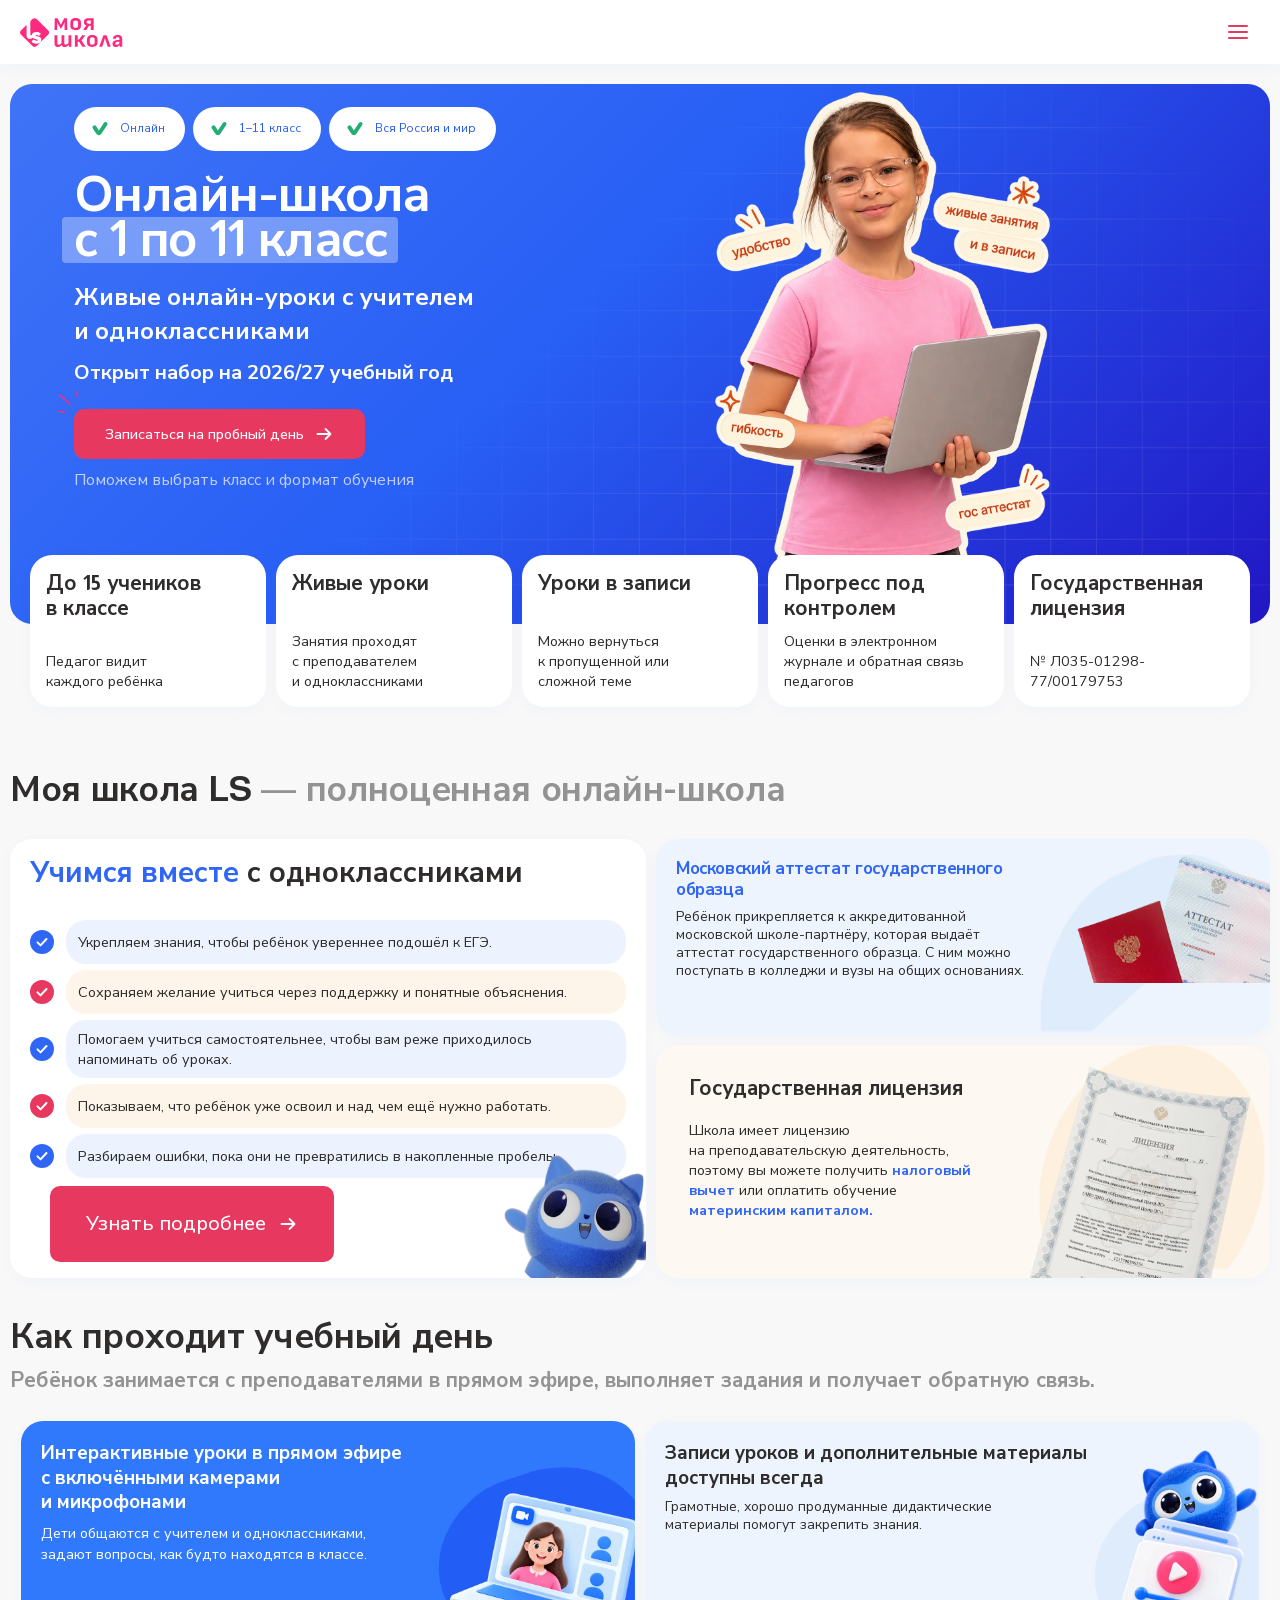
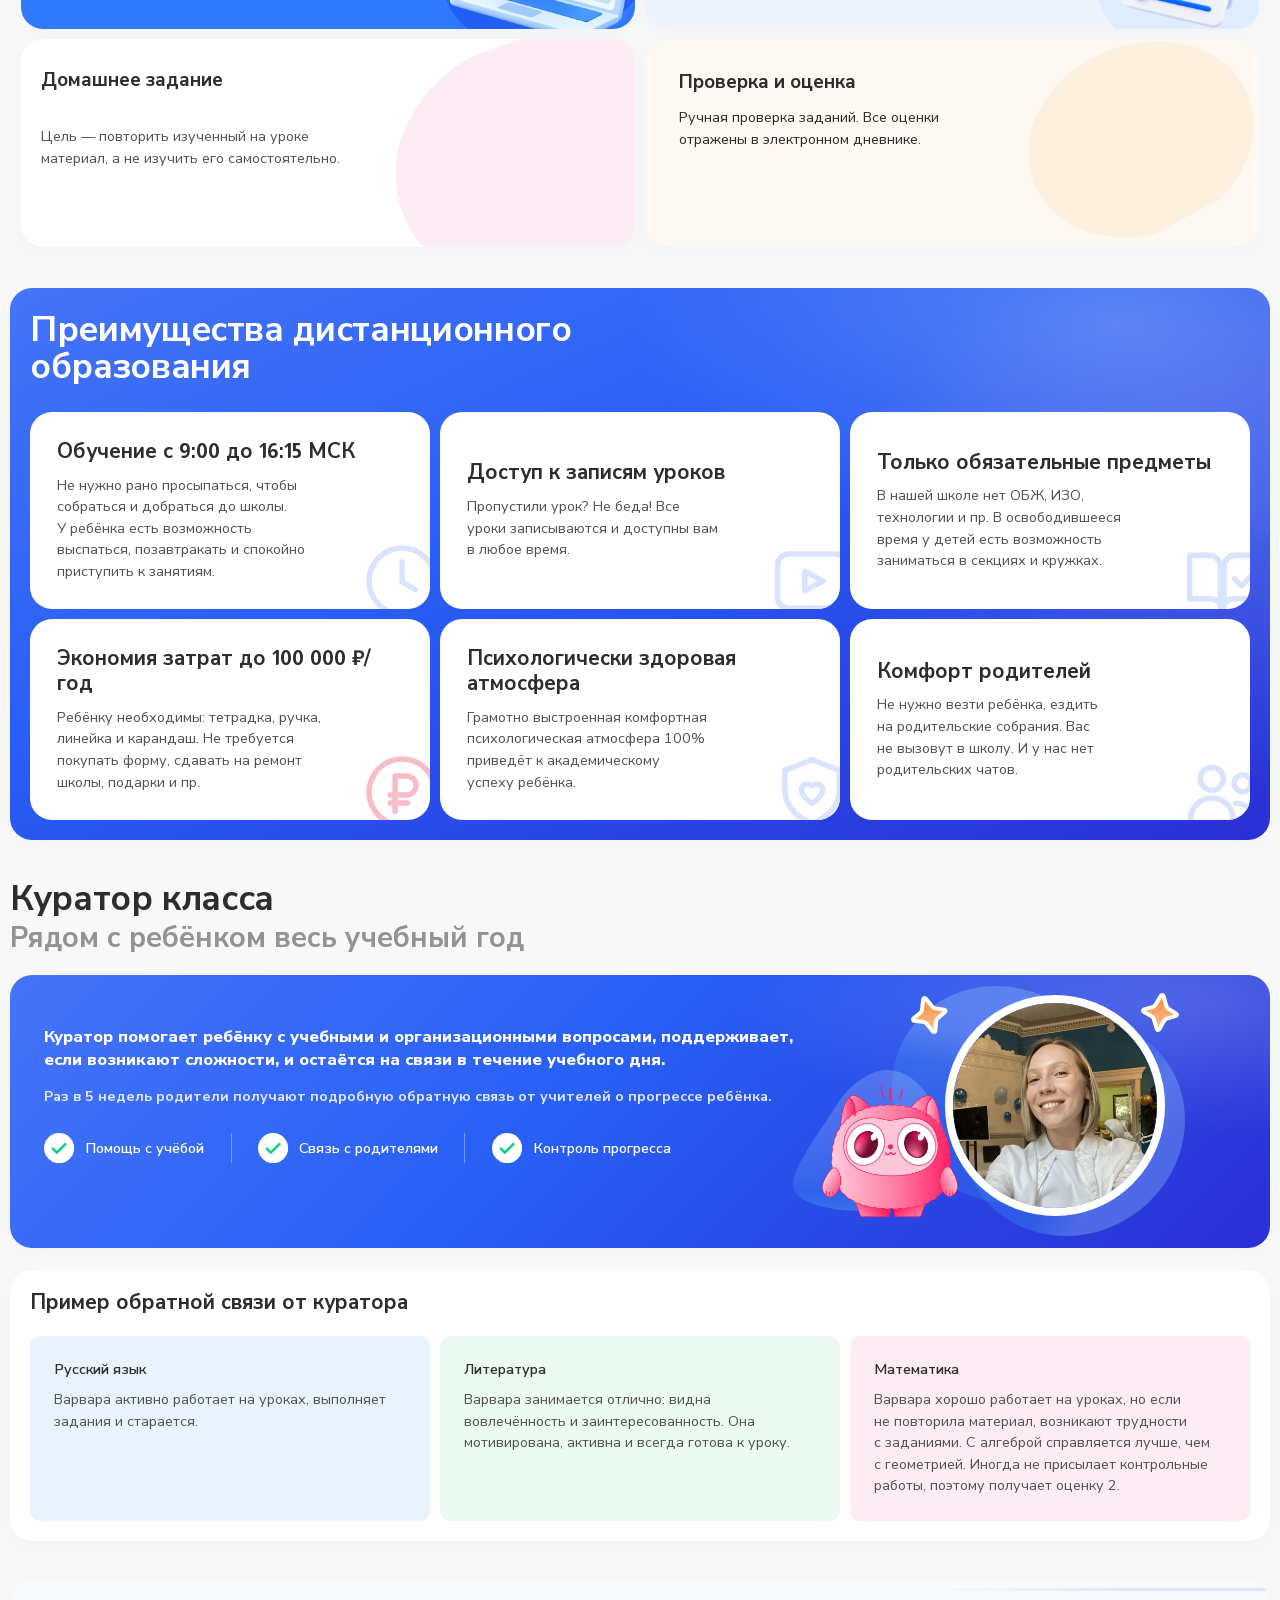
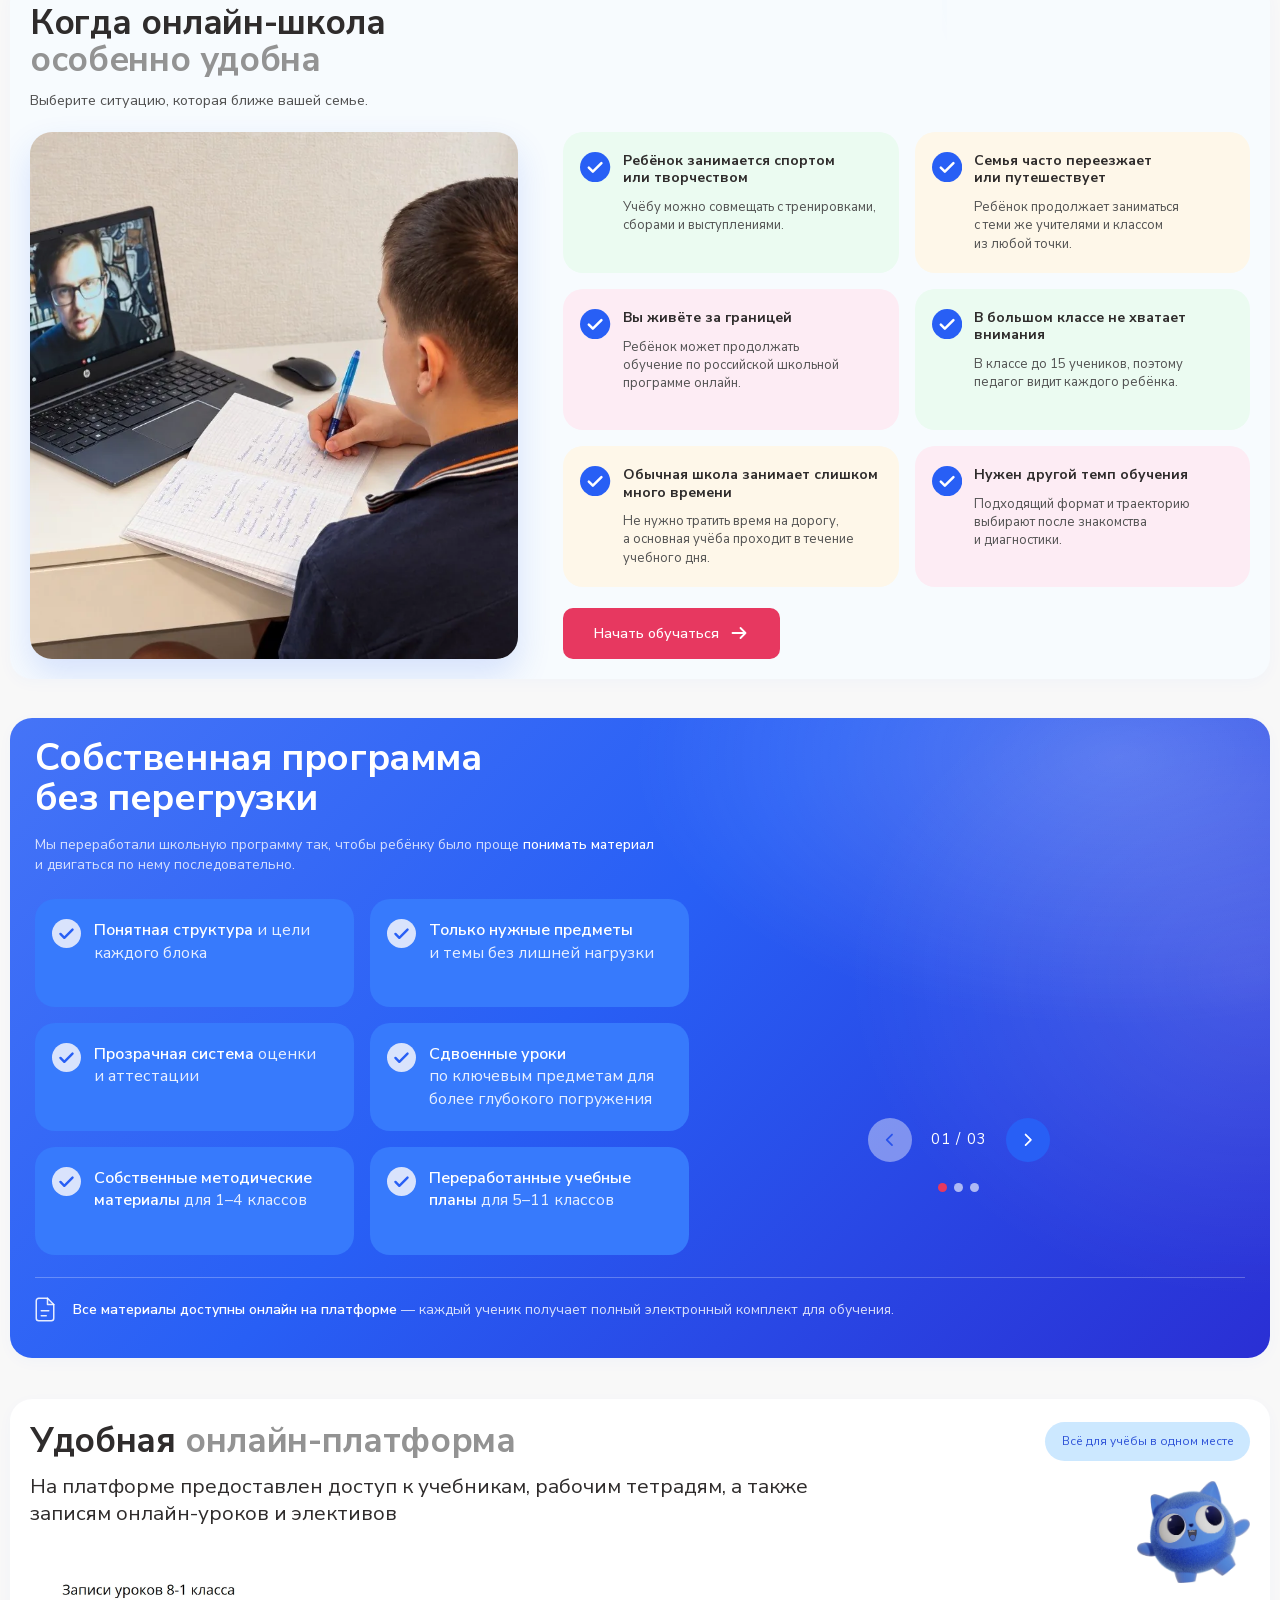
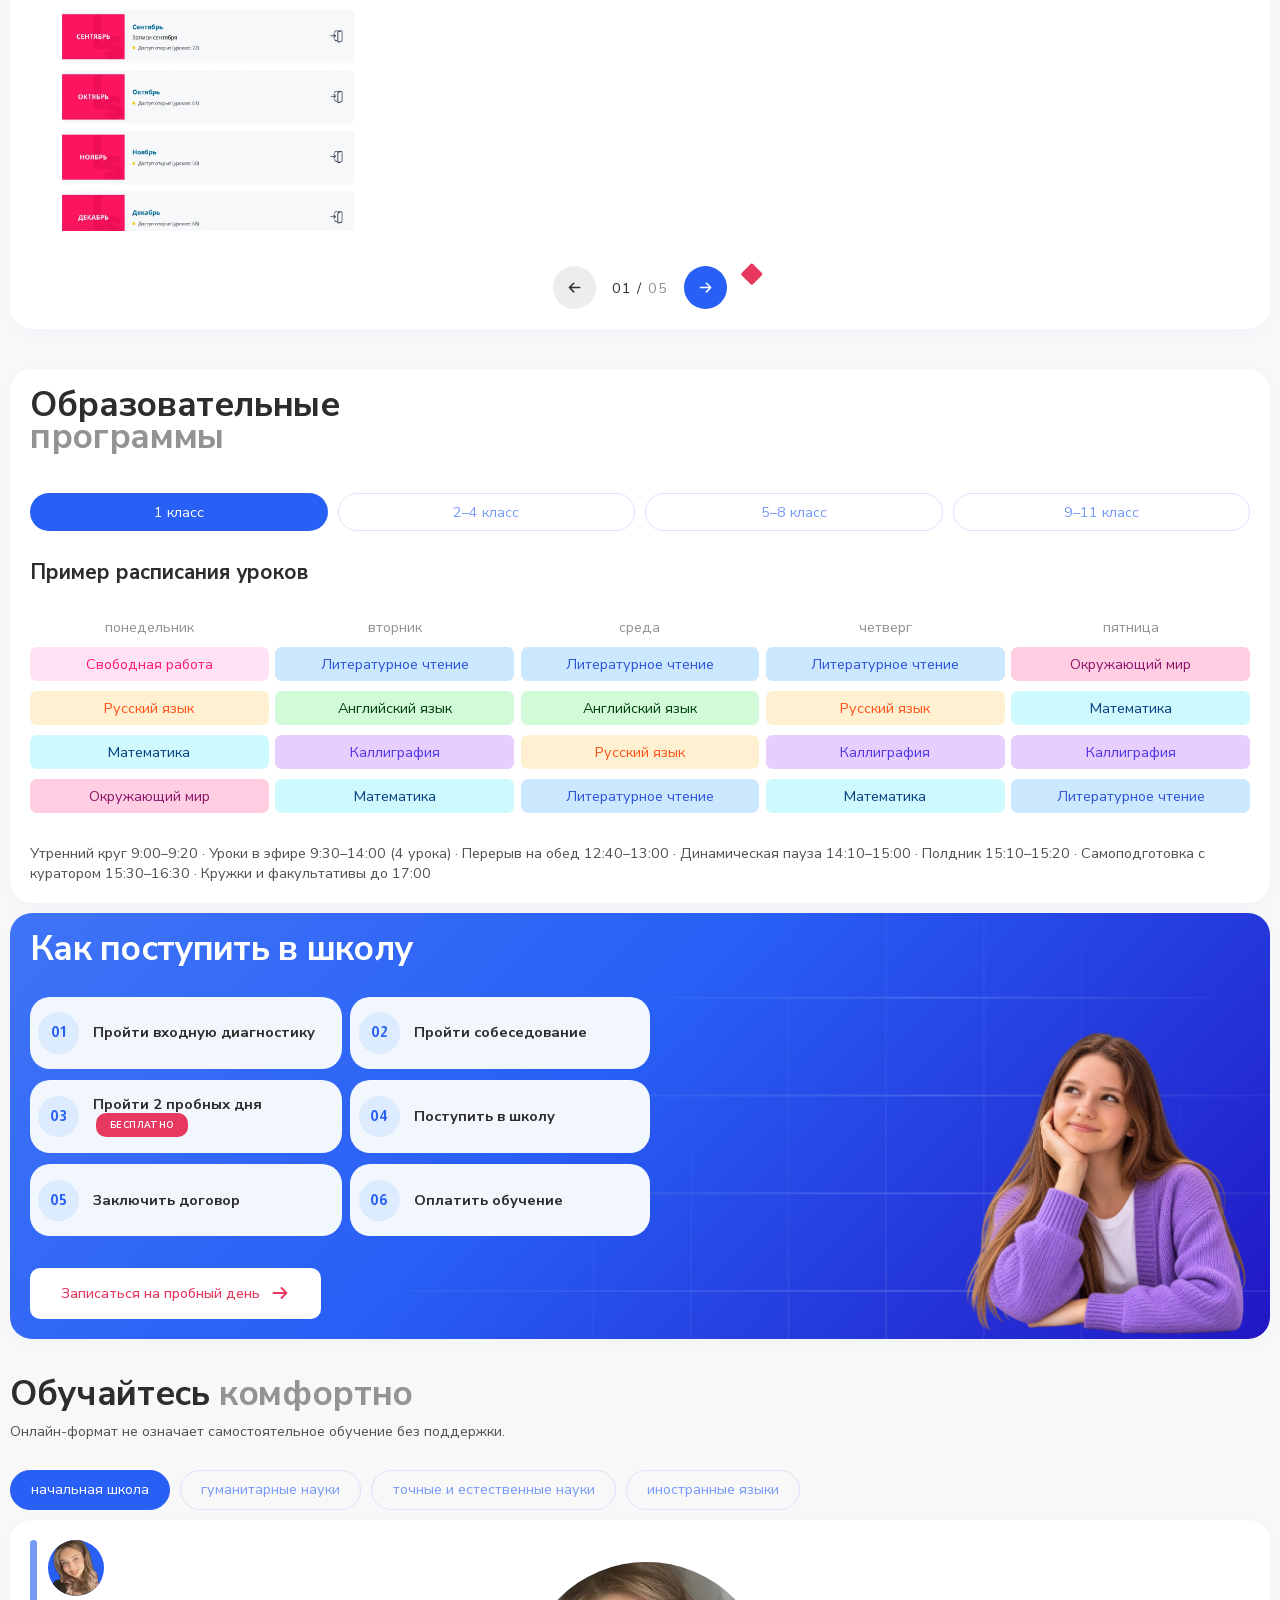
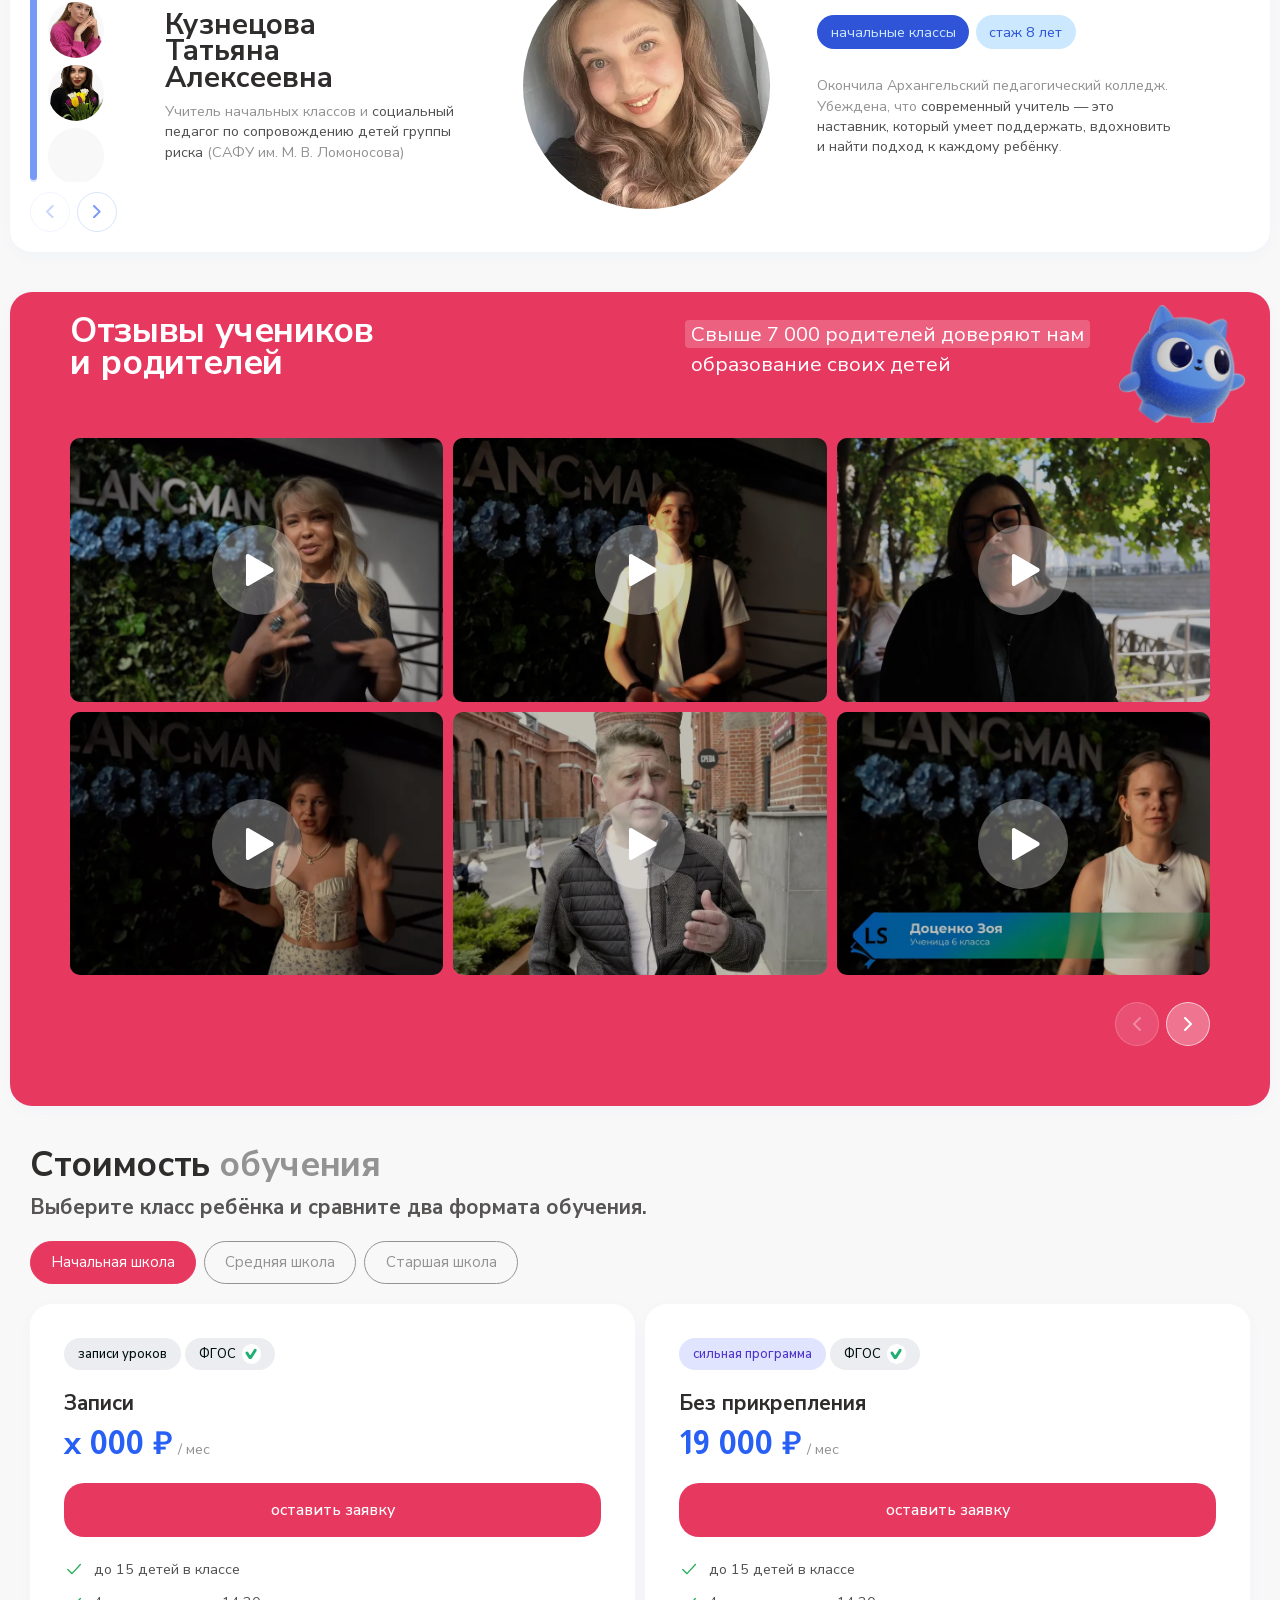
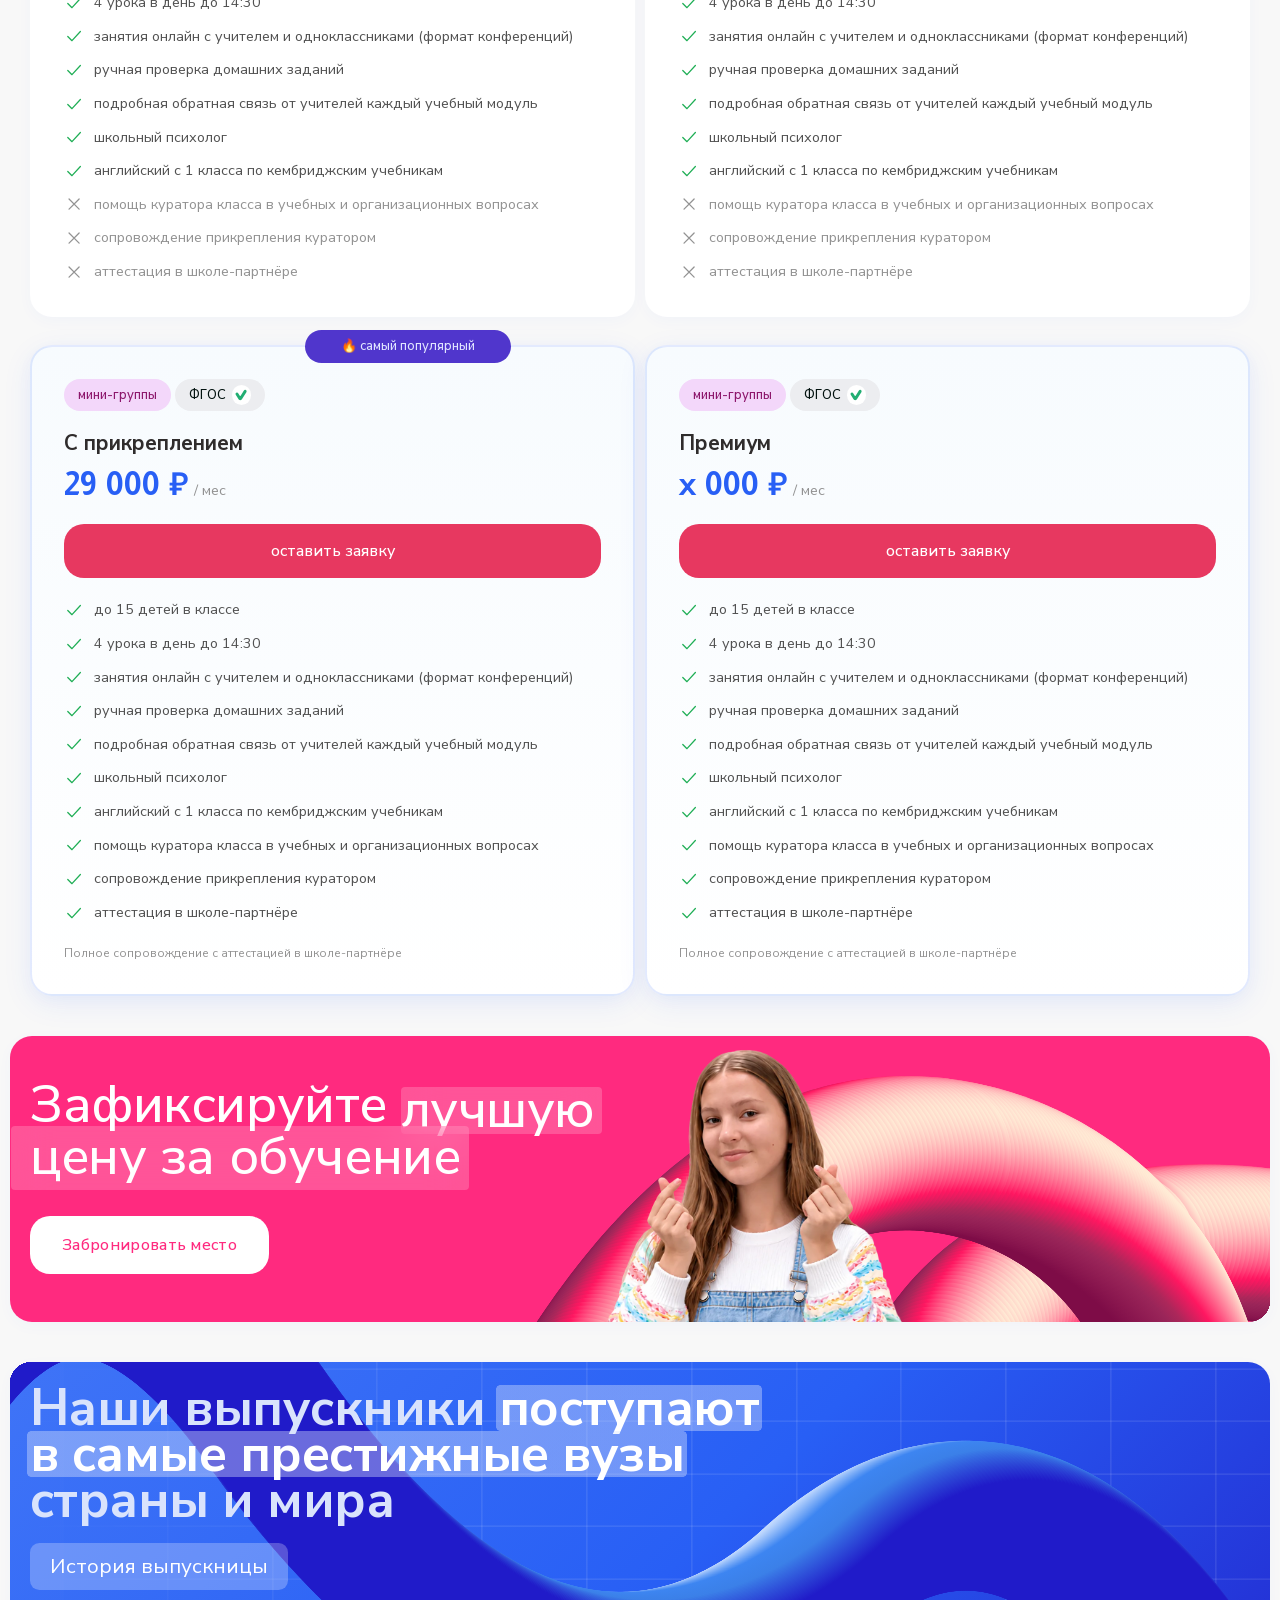
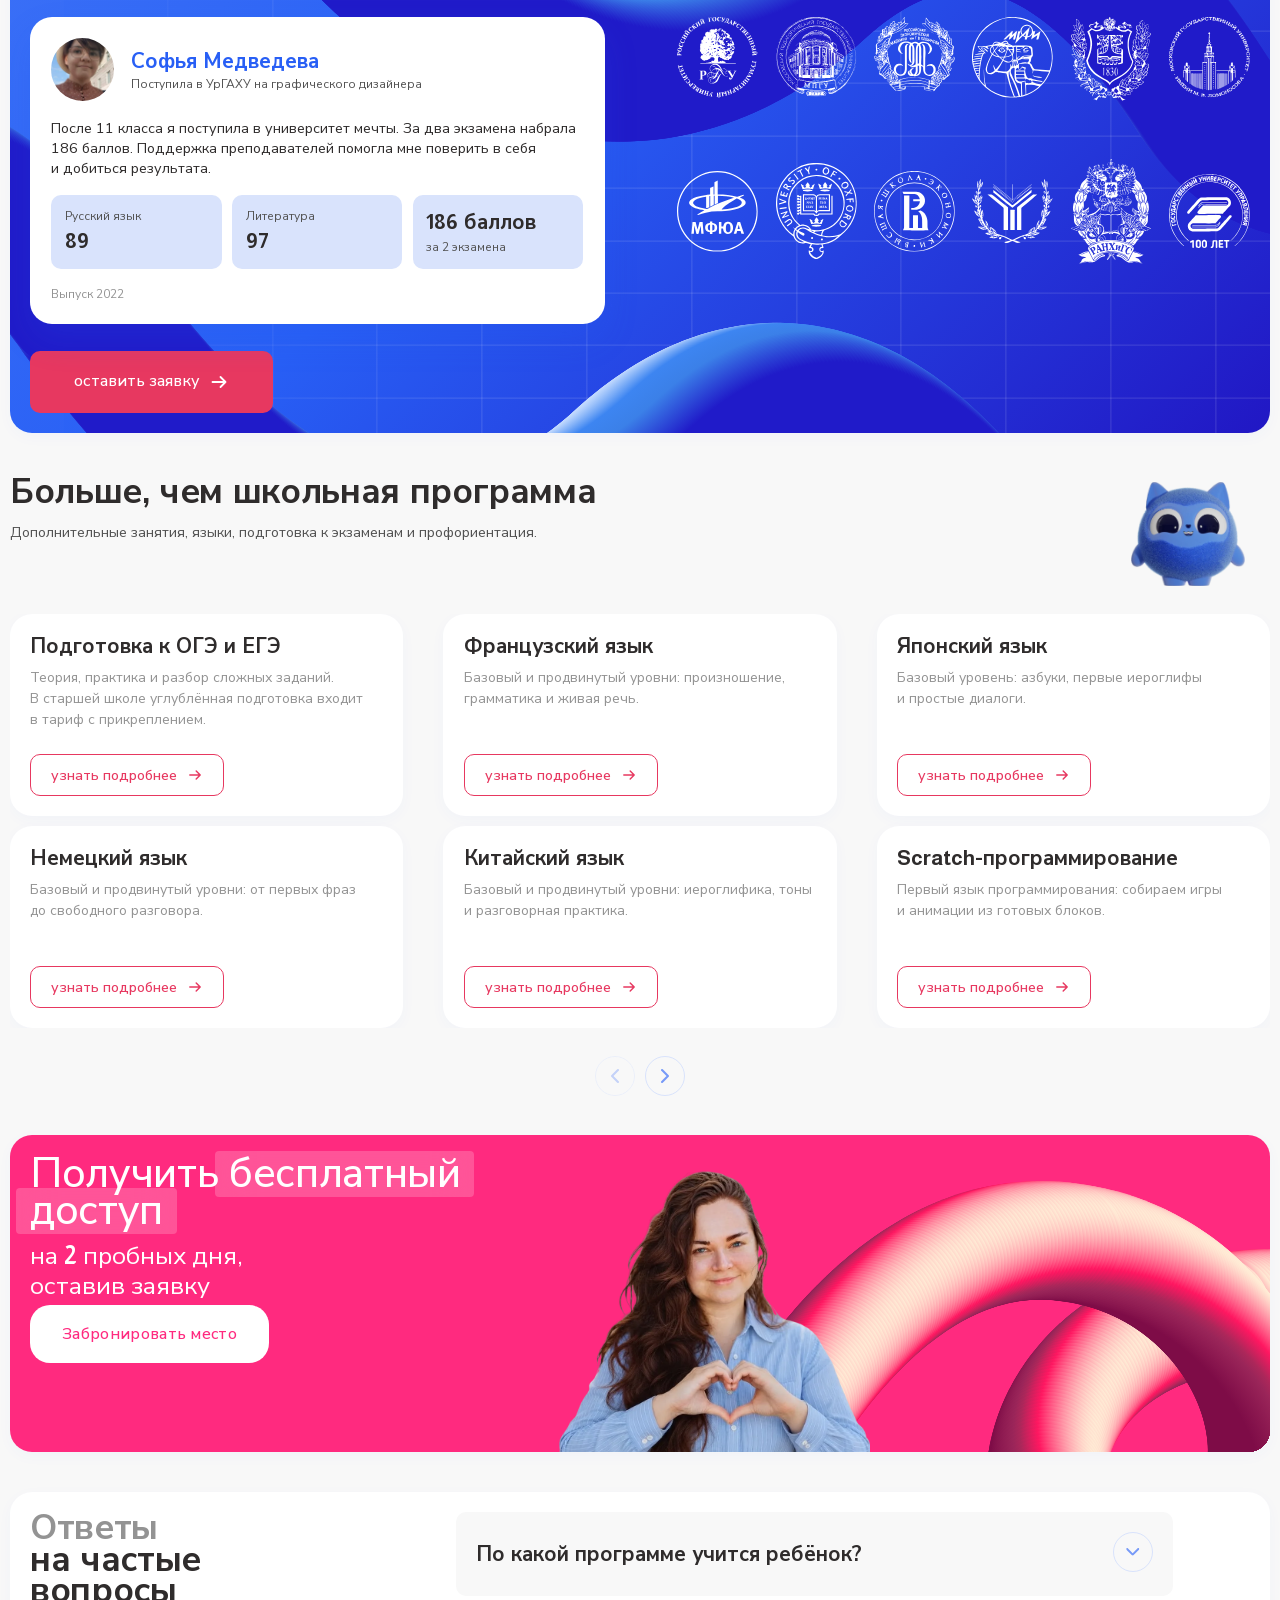
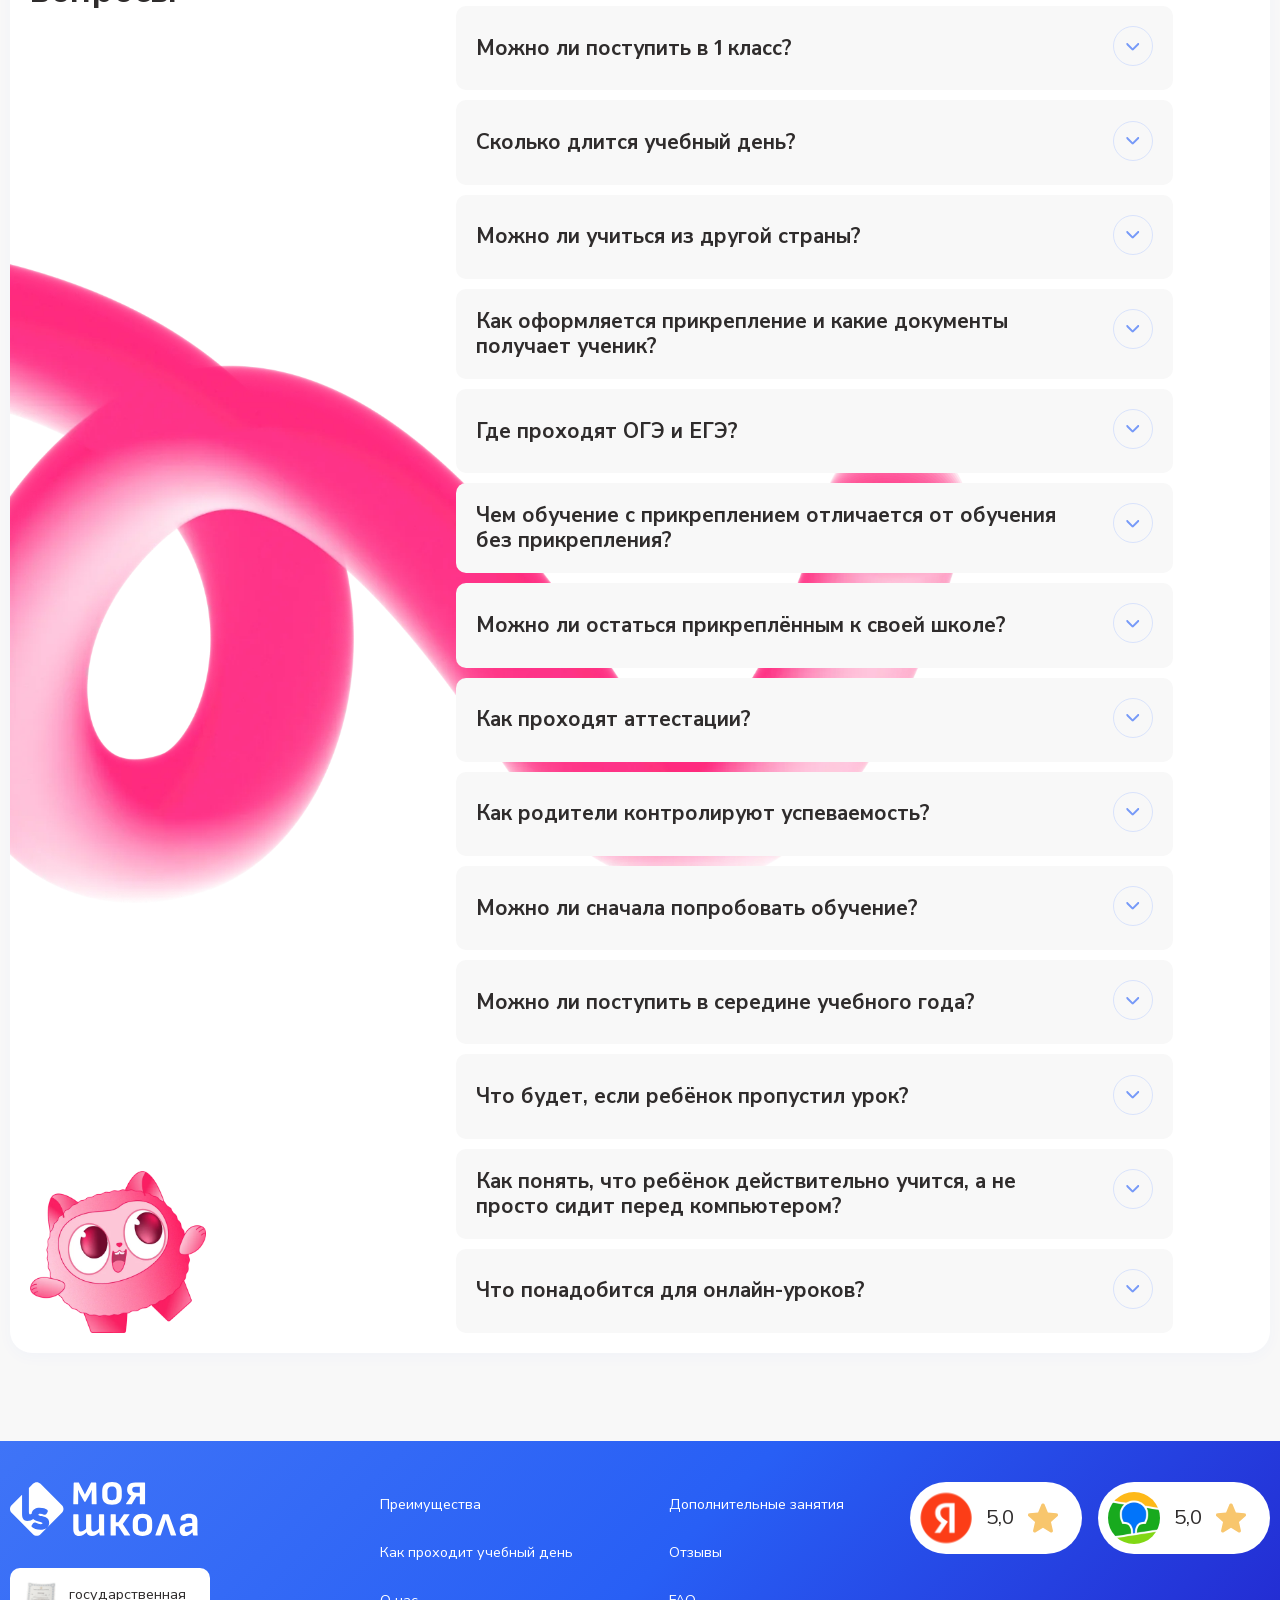
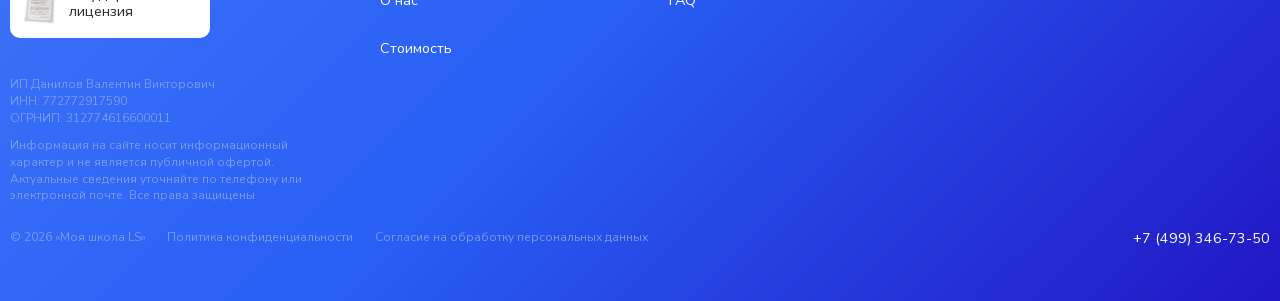
==== commit 6ba946f2: "Правки 07.10.2026: баннер «2 пробных дня» (заголовок/подзаголовок, мобайл), правки блоков и SEO Co-A" ====
--- a/index.html
+++ b/index.html
@@ -810,7 +810,7 @@
       <div class="container">
         <div class="cta-banner__box">
           <img class="cta-banner__swirl" src="assets/img/cta/swirl-trial.svg" alt="" aria-hidden="true" loading="lazy" decoding="async">
-          <h2 class="cta-banner__title">Получить <span class="cta-banner__mark">бесплатный</span><br><span class="cta-banner__mark">доступ</span><br>на&nbsp;2&nbsp;пробных дня,<br>оставив заявку</h2>
+          <h2 class="cta-banner__title">Получить <span class="cta-banner__mark">бесплатный</span><br><span class="cta-banner__mark">доступ</span><span class="cta-banner__sub">на&nbsp;2&nbsp;пробных дня, <br>оставив заявку</span></h2>
           <a class="cta-banner__btn" href="#form" data-open-form="2 пробных дня" data-cta-location="cta-trial">Забронировать место</a>
           <img class="cta-banner__photo" src="assets/img/cta/photo-trial.webp" alt="" width="848" height="1264" loading="lazy" decoding="async">
         </div>
--- a/css/base.css
+++ b/css/base.css
@@ -332,3 +332,40 @@
     overflow-wrap: break-word;
   }
 }
+
+/* Построчная плашка-маркер заголовка со скруглением 4px (как .hero__hl).
+   ⚠️ Обычный border-radius здесь не годится: заливка — полоса высотой 0.9em
+   (= шаг строк), а не content area инлайна, и радиус её не скруглил бы.
+   Поэтому полоса собрана без перекрытий (полупрозрачный цвет иначе удвоится):
+   средняя часть + верхняя и нижняя перемычки + четыре угла-четвертинки.
+   Цвет — в --hl-c, у каждого класса свой. Контекст: докс conventions.md. */
+.universities__hl,
+.trial__hl,
+.ege-banner__hl {
+  --hl-r: 4px;
+  background-image:
+    linear-gradient(var(--hl-c), var(--hl-c)),
+    linear-gradient(var(--hl-c), var(--hl-c)),
+    linear-gradient(var(--hl-c), var(--hl-c)),
+    radial-gradient(circle at 100% 100%, var(--hl-c) calc(var(--hl-r) - 0.5px), transparent var(--hl-r)),
+    radial-gradient(circle at 0 100%, var(--hl-c) calc(var(--hl-r) - 0.5px), transparent var(--hl-r)),
+    radial-gradient(circle at 100% 0, var(--hl-c) calc(var(--hl-r) - 0.5px), transparent var(--hl-r)),
+    radial-gradient(circle at 0 0, var(--hl-c) calc(var(--hl-r) - 0.5px), transparent var(--hl-r));
+  background-size:
+    100% calc(0.9em - 2 * var(--hl-r)),
+    calc(100% - 2 * var(--hl-r)) var(--hl-r),
+    calc(100% - 2 * var(--hl-r)) var(--hl-r),
+    var(--hl-r) var(--hl-r),
+    var(--hl-r) var(--hl-r),
+    var(--hl-r) var(--hl-r),
+    var(--hl-r) var(--hl-r);
+  background-position:
+    0 50%,
+    50% calc(50% + var(--hl-r) / 2 - 0.45em),
+    50% calc(50% + 0.45em - var(--hl-r) / 2),
+    0 calc(50% + var(--hl-r) / 2 - 0.45em),
+    100% calc(50% + var(--hl-r) / 2 - 0.45em),
+    0 calc(50% + 0.45em - var(--hl-r) / 2),
+    100% calc(50% + 0.45em - var(--hl-r) / 2);
+  background-repeat: no-repeat;
+}
--- a/css/onschool.css
+++ b/css/onschool.css
@@ -184,7 +184,7 @@
   .onschool__grid { gap: 10px; }
 
   .onschool__col,
-  .onschool__col--right { display: flex; gap: 10px; }
+  .onschool__col--right { display: flex; flex-direction: column; gap: 10px; }
 
   .onschool-card { padding: 20px; }
 
@@ -206,56 +206,66 @@
   /* Плитка аттестата: текст сверху, диплом под ним на всю ширину */
   .onschool-online { padding: 20px; }
   .onschool-online__text { max-width: none; }
-  .onschool-online__diploma { position: relative; left: auto; top: auto; width: 82%; margin: 16px auto 0; }
-  .onschool-online::before { inset: auto -10% -20% auto; width: 60%; aspect-ratio: 1; border-radius: 50%; background: var(--tint-circle); }
-
-  /* ── Лицензия (1:9697) — карточка 340, padding 20, скан абсолютом ──
-     Контейнер для cqw вешаем на колонку, а не на саму карточку: у карточки
-     padding 20, и единица считалась бы от 300 вместо 340 (декор уехал бы влево). */
-  .onschool__col--right { container-type: inline-size; }
-
-  /* ⚠️ min-height обязателен. В Figma у карточки vertical: hug, то есть её
-     высоту задаёт ТОЛЬКО текстовая колонка (211px), а скан лежит абсолютом и
-     в расчёт не идёт: он уходил на 54px ниже карточки и срезался её overflow
-     ровно посередине документа (жалоба клиента 21.07.2026). Пол = верх скана
-     63 + его высота + поле 20 снизу; высота скана = ширина × 1.2931
-     (пропорция исходника 696×900). На 360 даёт 285 — ровно высоту карточки
-     в PNG-макете (284). */
+  .onschool-online__title { max-width: none; font-size: 20px; }
+  .onschool-online__subtitle { max-width: none; font-size: 16px; line-height: 1.35; }
+  .onschool-online { padding-bottom: 0; }
+  .onschool-online__diploma { position: relative; left: auto; top: auto; width: min(100%, 420px); max-width: none; margin: 12px -20px 0 auto; transform: translateX(0); }
+  /* Круг центрирован по диплому: диплом прижат к правому и нижнему краю карточки
+     (вылет −20 гасит поле), ширина — min(содержимое, 420). cqw = ширина карточки
+     (контейнер .container равен ей на телефоне). Высота диплома = ширина × 380/638.
+     Сдвиг круга от центра диплома: вправо и вниз на 12% его ширины. */
+  .onschool-online {
+    --dip-w: min(100cqw - 40px, 420px);
+    --circle-w: min(92cqw, 400px);
+  }
+  .onschool-online::before {
+    inset: auto auto calc(var(--dip-w) * 0.2978 - var(--circle-w) / 2 - var(--circle-w) * 0.12) calc(100% - var(--dip-w) / 2 - var(--circle-w) / 2 + var(--circle-w) * 0.12);
+    width: var(--circle-w);
+    aspect-ratio: 1;
+    border-radius: 50%;
+    background: var(--tint-circle);
+  }
+
+  /* ── Лицензия: текст сверху на всю ширину, скан под ним справа ──
+     Та же схема, что у плитки аттестата: скан вылетает за правый и нижний
+     край карточки, лишнее срезает overflow. Прежняя раскладка (скан 156px
+     абсолютом рядом с абзацем из Figma 1:9697) давала мелкий скан и пустой
+     угол слева внизу. Высота теперь идёт по содержимому, min-height не нужен. */
   .license {
     display: block;
-    padding: 20px;
+    padding: 20px 20px 0;
     overflow: hidden;
-    min-height: calc(83px + min(59.32cqw, 258.6px));
-  }
-
-  /* Колонка текста идёт во всю ширину карточки: заголовок в макете стоит
-     в ОДНУ строку — маркер 1:9699 имеет 276×30 (по растру x 25…300),
-     то есть шире 200px. Ограничение 200 — только у абзаца (нода 1:9701).
-     Внутренний зазор колонки — 10, а не 20. */
-  .license__text {
-    max-width: none;
-    gap: 10px;
-  }
-
-  .license .onschool-card__desc { max-width: 66.667%; }   /* 200/300 контента */
-
-  /* Скан 156×202 в точке (204, 63) от карточки. Вылет за ПРАВЫЙ край (204+156=360
-     при 340) оставляем — это приём макета, обрезку даёт overflow: hidden.
-     А вот низ теперь помещается целиком: см. min-height выше.
-
-     ⚠️ Привязка правым краем и потолок 200px — вместо чистых долей от 360.
-     Мобильная раскладка нарисована под 360, и на чистых cqw к 767 скан
-     раздувался до 343×443 (вдвое), карточка вырастала до 602 и превращалась
-     в почти пустой белый прямоугольник. Потолок включается примерно с 456px;
-     до него всё по макету — на 360 min(45.882cqw, 200px) = 156, а right: -20
-     ставит левый край ровно в 204. */
+  }
+
+  /* Круг центрирован по скану: правый отступ = полуширина скана плюс 6px (поле 20
+     минус вылет скана 14) минус полуширина круга. Ширина скана 76% считается от содержимого
+     карточки (100% − поля 40px), а проценты в ::before — от всей карточки,
+     поэтому в формуле круга стоит 0.76 * (100% − 40px). */
+  .license {
+    --scan-w: min(76%, 320px);
+    --circle-w: min(92%, 400px);
+  }
+  .license::before {
+    inset: auto auto -30% auto;
+    right: calc(min(0.76 * (100% - 40px), 320px) / 2 + 6px - var(--circle-w) / 2);
+    width: var(--circle-w);
+    aspect-ratio: 1;
+    border-radius: 50%;
+    background: var(--tint-sand);
+  }
+
+  .license__text { max-width: none; gap: 10px; }
+
+  .license .onschool-card__desc { max-width: none; font-size: 16px; line-height: 1.35; }
+
   .license__img {
-    position: absolute;
-    top: 63px;
-    bottom: auto;
+    position: relative;
+    top: auto;
     left: auto;
-    right: -20px;
-    width: min(45.882cqw, 200px);
+    right: auto;
+    display: block;
+    width: var(--scan-w);
     height: auto;
-  }
-}
+    margin: 6px -14px -90px auto;
+  }
+}
--- a/css/attestat.css
+++ b/css/attestat.css
@@ -85,7 +85,7 @@
 .attestat__owl {
   position: absolute;
   left: 63.5%;
-  top: 58.6%;
+  top: 72%;
   width: 44.08%;
   height: auto;
   z-index: 2;
@@ -95,6 +95,6 @@
 @media (max-width: 767px) {
   .attestat { padding: 20px; }
   .attestat__title { font-size: var(--fs-h3); }
-  .attestat__owl { position: relative; left: auto; top: auto; width: 200px; margin: -30px -20px -20px auto; display: block; }
+  .attestat__owl { position: relative; left: auto; top: auto; width: 200px; margin: 8px -20px -20px auto; display: block; }
   .attestat__content .btn { align-self: stretch; width: auto; margin-left: 0; }
 }
--- a/css/school-day.css
+++ b/css/school-day.css
@@ -102,9 +102,9 @@
 .school-day__step-title {
   color: var(--color-black);
   font-family: var(--font-heading);
-  font-size: max(20px, 1.86cqw);   /* 35 */
+  font-size: max(18px, 1.5cqw);    /* ~28 при 1880: заголовок целиком влезает в колонку */
   font-weight: 700;
-  line-height: 1.577;              /* 55.2 при 35 */
+  line-height: 1.3;
 }
 
 .school-day__step-text {
@@ -134,7 +134,7 @@
 
 /* 3. Домашнее задание — белая, розовый овал, блокнот */
 .school-day__step--homework { padding-top: clamp(16px, 2.287cqw, 43px); }
-.school-day__step--homework .school-day__step-title { font-size: var(--fs-h3); line-height: 1.15; }
+.school-day__step--homework .school-day__step-title { font-size: max(18px, 1.5cqw); line-height: 1.3; }
 .school-day__step--homework .school-day__text { gap: 2.7cqw; }
 .school-day__step--homework .school-day__step-text { color: var(--color-gray-1); }
 .school-day__step--homework .school-day__img { left: 63.6%; top: 0; width: 42.3%; }
@@ -142,7 +142,7 @@
 /* 4. Проверка и оценка — кремовая, песочное пятно, скан */
 .school-day__step--check { min-height: 16.54cqw; background: var(--tint-cream); padding: clamp(16px, 2.447cqw, 46px) clamp(16px, 2.66cqw, 50px); }
 .school-day__step--check .school-day__text { max-width: 28.46cqw; gap: 1cqw; }
-.school-day__step--check .school-day__step-title { font-size: var(--fs-h3); line-height: 1.15; }
+.school-day__step--check .school-day__step-title { font-size: max(18px, 1.5cqw); line-height: 1.3; }
 .school-day__step--check .school-day__img { left: 61.8%; top: 3.9%; width: 39.6%; }
 
 /* ---------- Адаптив ---------- */
@@ -170,25 +170,39 @@
   .school-day__step--check { padding: 20px; }
 
   .school-day__text,
+  .school-day__step-text,
   .school-day__step--records .school-day__text,
   .school-day__step--records .school-day__step-text,
   .school-day__step--check .school-day__text { max-width: none; gap: 8px; }
 
   .school-day__step-title,
   .school-day__step--homework .school-day__step-title,
-  .school-day__step--check .school-day__step-title { font-size: var(--fs-h3); line-height: 1.15; }
-
-  /* Заголовок записей в Figma 664 шириной, подзаголовок 580 */
-.school-day__step--records .school-day__text { max-width: 35.3cqw; }
-.school-day__step--records .school-day__step-text { max-width: 30.85cqw; font-size: var(--fs-btn); }
-
+  .school-day__step--check .school-day__step-title { font-size: clamp(20px, 6.1vw, 26px); line-height: 1.2; }
+
+  /* Кегль подзаголовка записей на десктопе мельче — на телефоне как у остальных */
+  .school-day__step--records .school-day__step-text { font-size: var(--fs-btn); }
+
+  /* Картинка крупная, «вырастает» из нижнего края карточки; зигзаг: нечётные — вправо, чётные — влево */
   .school-day__img {
     position: relative;
     left: auto !important;
     top: auto !important;
-    width: 70% !important;
-    margin: 12px -20px -20px auto;
-  }
-
-  .school-day__step::before { display: none; }
-}
+    width: 88% !important;
+    margin: -4px 0 -20px auto;
+  }
+  .school-day__step:nth-child(even) .school-day__img { margin-inline: 0 auto; }
+
+  /* Круг-подложка за картинкой — снизу карточки, цвет у каждой свой; webp-овалы нарисованы под десктоп */
+  .school-day__step::before {
+    inset: auto auto -32% 50%;
+    width: 125%;
+    aspect-ratio: 1;
+    border-radius: 50%;
+    background: var(--blob);
+    transform: translateX(-50%);
+  }
+  .school-day__step--live { --blob: var(--color-blue); }
+  .school-day__step--records { --blob: var(--tint-circle); }
+  .school-day__step--homework { --blob: var(--tint-pink); }
+  .school-day__step--check { --blob: var(--tint-sand); }
+}
--- a/css/curator.css
+++ b/css/curator.css
@@ -73,7 +73,7 @@
 }
 
 .curator__lead {
-  font-size: var(--fs-h4);
+  font-size: calc(var(--fs-h4) * 0.8);
   line-height: 1.35;
   font-weight: 800;
   color: var(--color-white);
@@ -263,6 +263,7 @@
     min-height: 0;
     gap: 20px;
     padding: var(--card-pad);
+    padding-bottom: calc(var(--card-pad) + 84px);   /* место под маскота: он не лежит на списке */
   }
 
   .curator__media {
--- a/css/who-fits.css
+++ b/css/who-fits.css
@@ -67,8 +67,6 @@
   display: flex;
   flex-direction: column;
   gap: clamp(12px, 0.851cqw, 16px);
-  /* Левое поле заголовка из Figma: 67.68px */
-  padding-left: clamp(36px, 3.6cqw, 68px);
 }
 
 .who-fits__title {
@@ -182,8 +180,6 @@
    список 1025 прижат к правому полю и заходит на зазор колонок; ряды 109.55 / 139.55 / 161.05
    (как резиновые минимумы), поля плиток разные у левой и правой колонки, переносы в тексте — как в макете. */
 @media (min-width: 1025px) {
-  .who-fits__head { margin-left: calc(-1 * var(--card-pad)); }
-
   .who-fits__list {
     justify-self: end;
     width: 54.52cqw;
@@ -225,8 +221,6 @@
 @media (max-width: 767px) {
   .who-fits__box { row-gap: 20px; padding-top: var(--card-pad); }
 
-  .who-fits__head { padding-left: 40px; }
-
   .who-fits__list { grid-template-columns: minmax(0, 1fr); }
 
   .who-fits__item { padding: 16px; }
--- a/css/programs.css
+++ b/css/programs.css
@@ -267,6 +267,8 @@
 }
 
 .programs__promo-image {
+  position: relative;   /* без этого сетка-декор (::before, positioned) рисуется поверх фото */
+  z-index: 1;
   grid-column: 2;
   grid-row: 2 / 4;   /* на две строки: мальчик по-прежнему стоит на нижнем краю, под кнопкой */
   align-self: end;
@@ -432,7 +434,7 @@
     grid-row: 4;
     justify-self: center;
     width: min(55%, 200px);
-    margin-bottom: calc(-1 * var(--section-pad-y));
+    margin-bottom: calc(-1 * var(--section-pad-y) - 6px);
   }
 
 }
--- a/css/universities.css
+++ b/css/universities.css
@@ -144,8 +144,16 @@
   width: 61.4cqw;
   max-width: 100%;
   font-size: clamp(32px, 4.043cqw, 76px);
-  line-height: 0.9;
+  --hl-h: 0.9em;
+  line-height: var(--hl-h);
   color: var(--color-white);
+}
+
+/* ⚠️ Швы между плашками: при дробном кегле (32 × 0,9 = 28,8px) шаг строк и
+   высота плашки округляются по-разному, и между строками видна светлая линия.
+   Где поддерживается round(), шаг и высоту плашки делаем целыми пикселями. */
+@supports (height: round(1.4px, 1px)) {
+  .universities__title { --hl-h: round(0.9em, 1px); }
 }
 
 /* Приглушённые части: «Наши выпускники» и «страны и мира» */
@@ -159,18 +167,38 @@
    поэтому плашки соседних строк наезжают друг на друга светлой полосой.
    Поэтому заливка задана картинкой с явной высотой в 0.9em (= шаг строк):
    плашки встают ровно встык, как в макете, и высота едет вместе с
-   font-size на брейкпоинтах. Скругления нет — в Figma у плашек оно 0.
+   font-size на брейкпоинтах. Скругление 4px, как у остальных плашек, собрано
+   из непересекающихся слоёв (полосы + 4 уголка): `border-radius` на фон-картинку
+   не действует, а наложение слоёв дало бы тёмные швы на полупрозрачной заливке.
    Выступ по бокам 3px — по макету (плашка от x=56.6 при тексте от x=60).
    ⚠️ backdrop-filter здесь применять нельзя, хотя в Figma у плашек стоит
    blur(20): у многострочного инлайна браузер берёт общий бокс всех строк,
    и блюр съедает соседний текст той же строки («Наши выпускники»). */
 .universities__hl {
-  background-image: linear-gradient(
-    color-mix(in srgb, var(--color-light-blue) 40%, transparent),
-    color-mix(in srgb, var(--color-light-blue) 40%, transparent)
-  );
-  background-size: 100% 0.9em;
-  background-position: 0 50%;
+  --hl-c: color-mix(in srgb, var(--color-light-blue) 40%, transparent);
+  --hl-r: 4px;
+  --hl-corner: var(--hl-r) var(--hl-r);
+  background-image:
+    linear-gradient(var(--hl-c), var(--hl-c)),
+    linear-gradient(var(--hl-c), var(--hl-c)),
+    linear-gradient(var(--hl-c), var(--hl-c)),
+    radial-gradient(circle at 100% 0, var(--hl-c) calc(var(--hl-r) - 0.5px), transparent var(--hl-r)),
+    radial-gradient(circle at 0 0, var(--hl-c) calc(var(--hl-r) - 0.5px), transparent var(--hl-r)),
+    radial-gradient(circle at 100% 100%, var(--hl-c) calc(var(--hl-r) - 0.5px), transparent var(--hl-r)),
+    radial-gradient(circle at 0 100%, var(--hl-c) calc(var(--hl-r) - 0.5px), transparent var(--hl-r));
+  background-size:
+    100% calc(var(--hl-h) - 2 * var(--hl-r)),
+    calc(100% - 2 * var(--hl-r)) var(--hl-r),
+    calc(100% - 2 * var(--hl-r)) var(--hl-r),
+    var(--hl-corner), var(--hl-corner), var(--hl-corner), var(--hl-corner);
+  background-position:
+    0 50%,
+    var(--hl-r) calc(50% + (var(--hl-r) - var(--hl-h)) / 2),
+    var(--hl-r) calc(50% + (var(--hl-h) - var(--hl-r)) / 2),
+    0 calc(50% + (var(--hl-h) - var(--hl-r)) / 2),
+    100% calc(50% + (var(--hl-h) - var(--hl-r)) / 2),
+    0 calc(50% + (var(--hl-r) - var(--hl-h)) / 2),
+    100% calc(50% + (var(--hl-r) - var(--hl-h)) / 2);
   background-repeat: no-repeat;
   padding: 0 3px;
   margin-left: -3px;
@@ -196,6 +224,7 @@
     width: 57.37cqw;
     height: 9.17cqw;
     background: color-mix(in srgb, var(--color-light-blue) 40%, transparent);
+    border-radius: 4px;
   }
 
   /* Глифы Nunito Sans уже макетных на ~6% — добираем межбуквием по ширине строк Figma */
--- a/css/cta.css
+++ b/css/cta.css
@@ -54,7 +54,17 @@
 
 .cta-banner--price .cta-banner__title { padding-block: 2.07cqw; }
 
-.cta-banner--trial .cta-banner__title { max-width: 81.5cqw; margin-bottom: -1.06cqw; }
+.cta-banner--trial .cta-banner__title { max-width: 81.5cqw; margin-bottom: -1.06cqw; font-size: clamp(30px, 3.3cqw, 62px); }
+
+/* Подзаголовок баннера: заметно мельче заголовка и легче по весу, чтобы не сливался */
+.cta-banner__sub {
+  display: block;
+  margin-top: 0.5em;
+  font-size: 0.6em;
+  font-weight: 400;
+  line-height: 1.2;
+  letter-spacing: 0;
+}
 
 /* Figma 1:13464 / 1:13465: плашки «цены» — 297×70 и 679×95, текст внутри них
    сидит со своими отступами, поэтому поля задаются на каждую плашку отдельно */
@@ -68,6 +78,7 @@
   z-index: -1;
   padding: 0.1em 0.33em;
   margin: -0.1em -0.33em;
+  border-radius: 4px;
   background: color-mix(in srgb, var(--color-white) 20%, transparent);
   -webkit-backdrop-filter: blur(20px);
   backdrop-filter: blur(20px);
@@ -102,6 +113,7 @@
 
 @media (max-width: 1024px) {
   .cta-banner__title { font-size: clamp(30px, 5.6cqw, 52px); }
+  .cta-banner--trial .cta-banner__title { font-size: clamp(28px, 4.6cqw, 44px); }
 }
 
 /* Телефон: текст → кнопка → фото под ними */
@@ -113,7 +125,22 @@
   .cta-banner--price .cta-banner__title,
   .cta-banner--trial .cta-banner__title { padding-block: 0; margin-bottom: 0; max-width: none; font-size: clamp(28px, 8.4vw, 40px); }
 
-  .cta-banner__mark { display: inline; -webkit-box-decoration-break: clone; box-decoration-break: clone; }
+  .cta-banner__title { line-height: 1.2; }
+
+  .cta-banner--trial .cta-banner__title { font-size: clamp(24px, 7.4vw, 42px); line-height: 1.2; }
+  .cta-banner__sub { margin-top: 0.6em; font-size: 0.7em; line-height: 1.3; opacity: 0.9; }
+  .cta-banner__sub br { display: none; }
+
+  .cta-banner__mark,
+  .cta-banner--price .cta-banner__mark:nth-of-type(1),
+  .cta-banner--price .cta-banner__mark:nth-of-type(2) {
+    display: inline;
+    top: 0;
+    padding: 0.04em 0.3em;
+    margin: 0 -0.3em;
+    -webkit-box-decoration-break: clone;
+    box-decoration-break: clone;
+  }
 
   .cta-banner__btn { align-self: stretch; padding: 16px 24px; }
 
@@ -131,4 +158,8 @@
 
   .cta-banner--price .cta-banner__photo,
   .cta-banner--trial .cta-banner__photo { left: auto; top: auto; width: min(78%, 320px); height: auto; }
+
+  .cta-banner--price .cta-banner__photo { aspect-ratio: 1136 / 960; object-position: top; }
+
+  .cta-banner--trial .cta-banner__photo { aspect-ratio: 848 / 960; object-position: top; }
 }
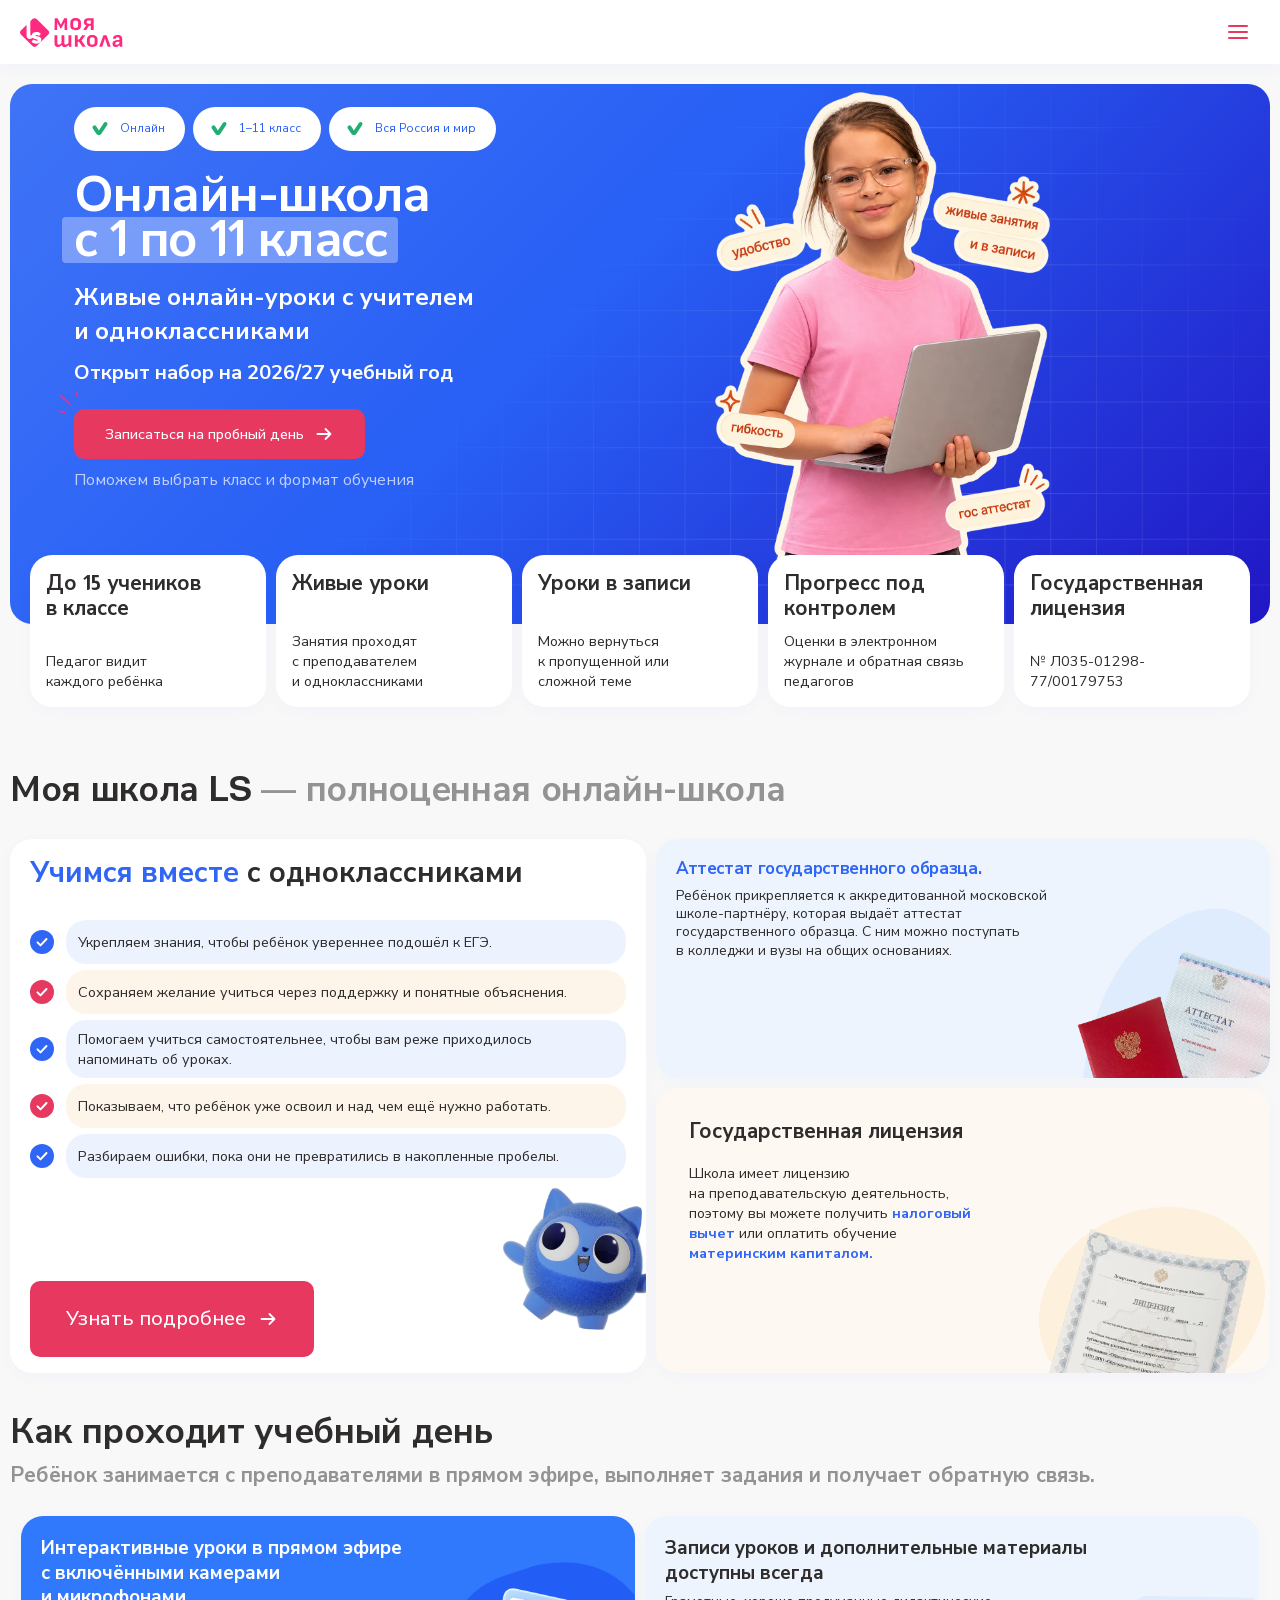
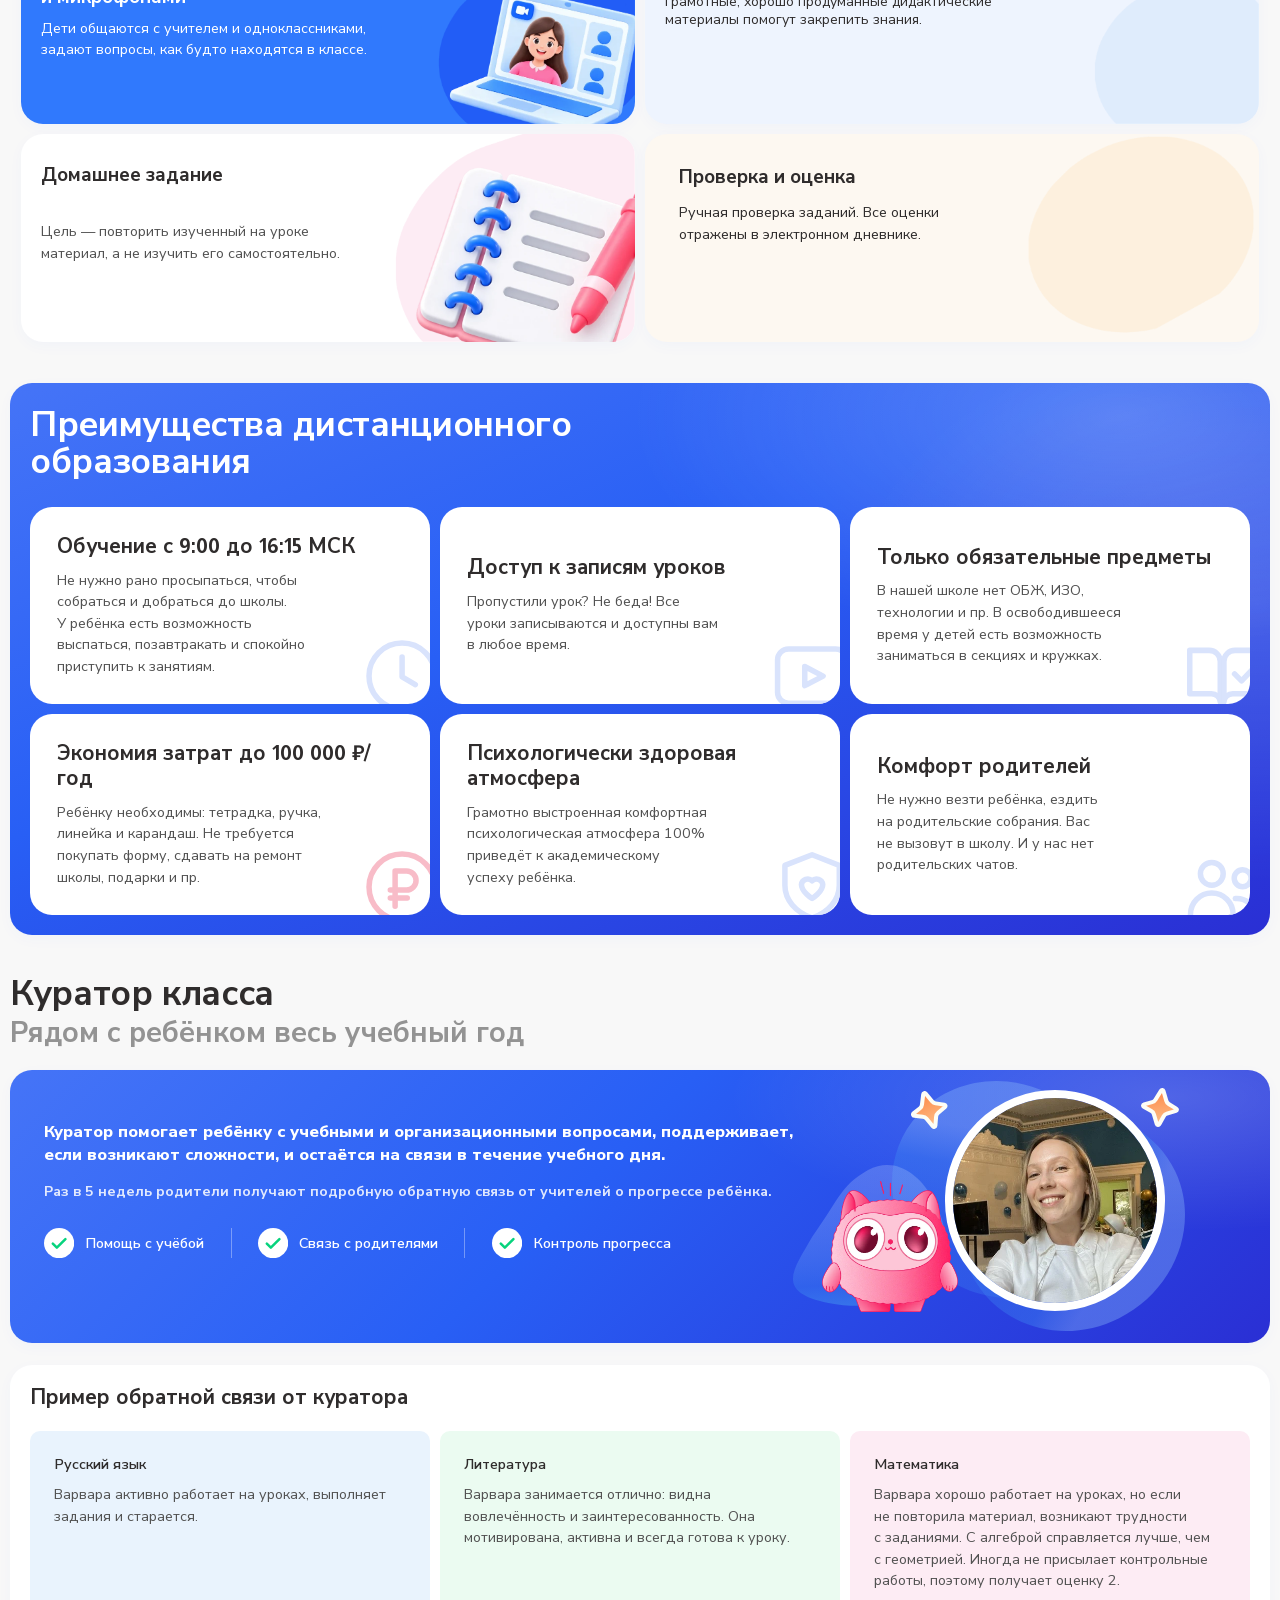
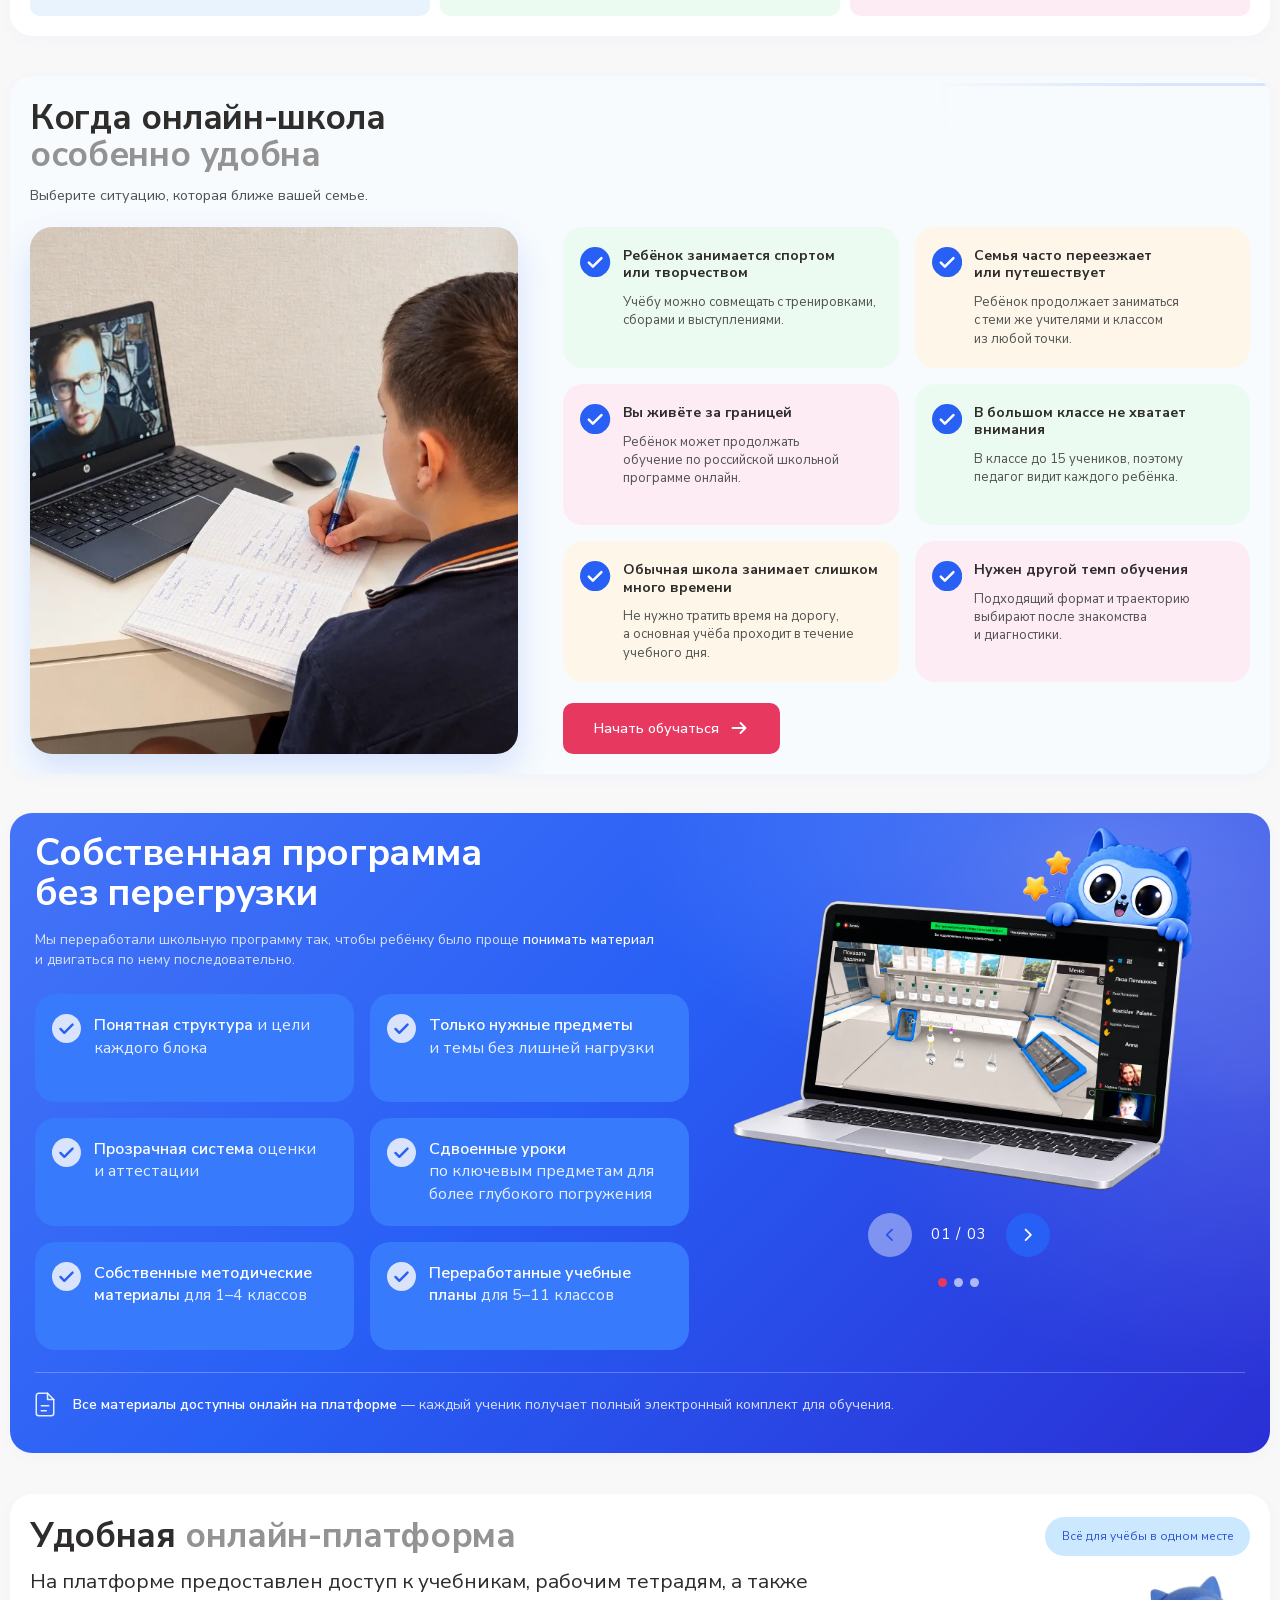
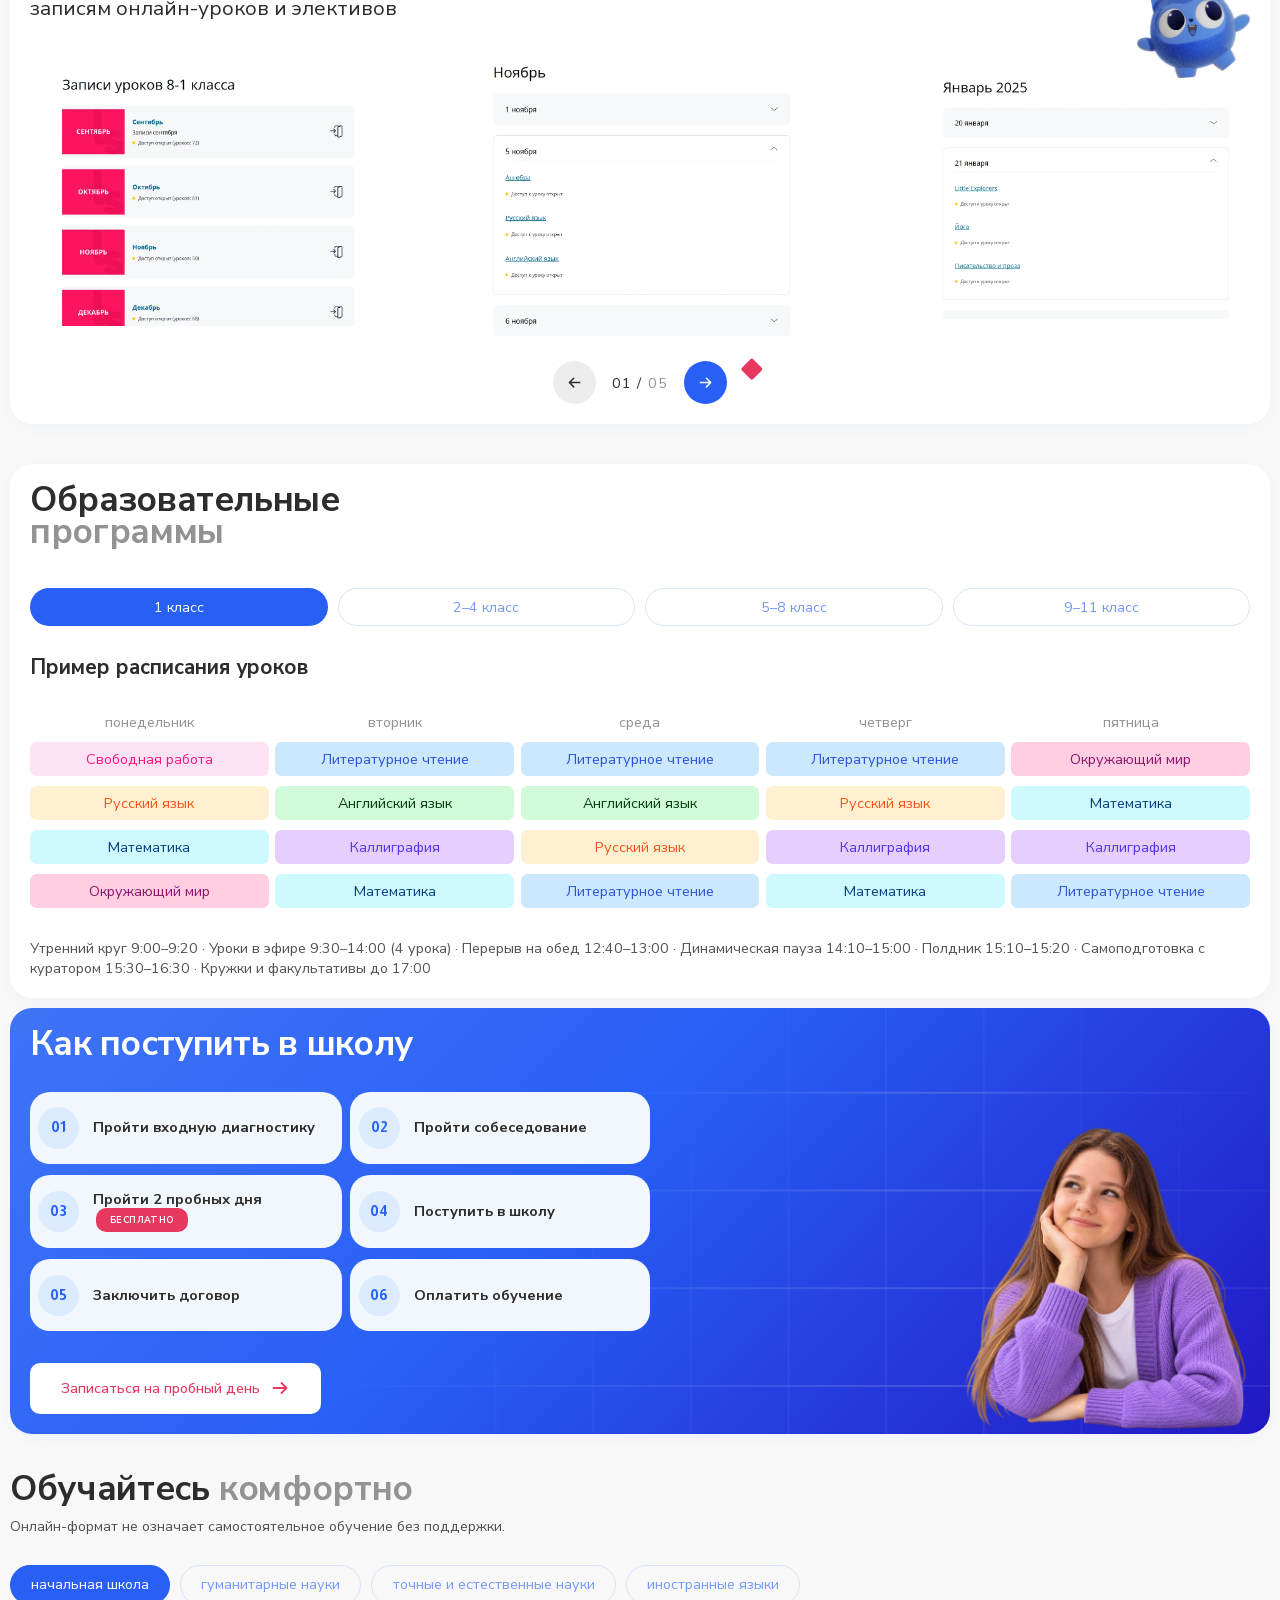
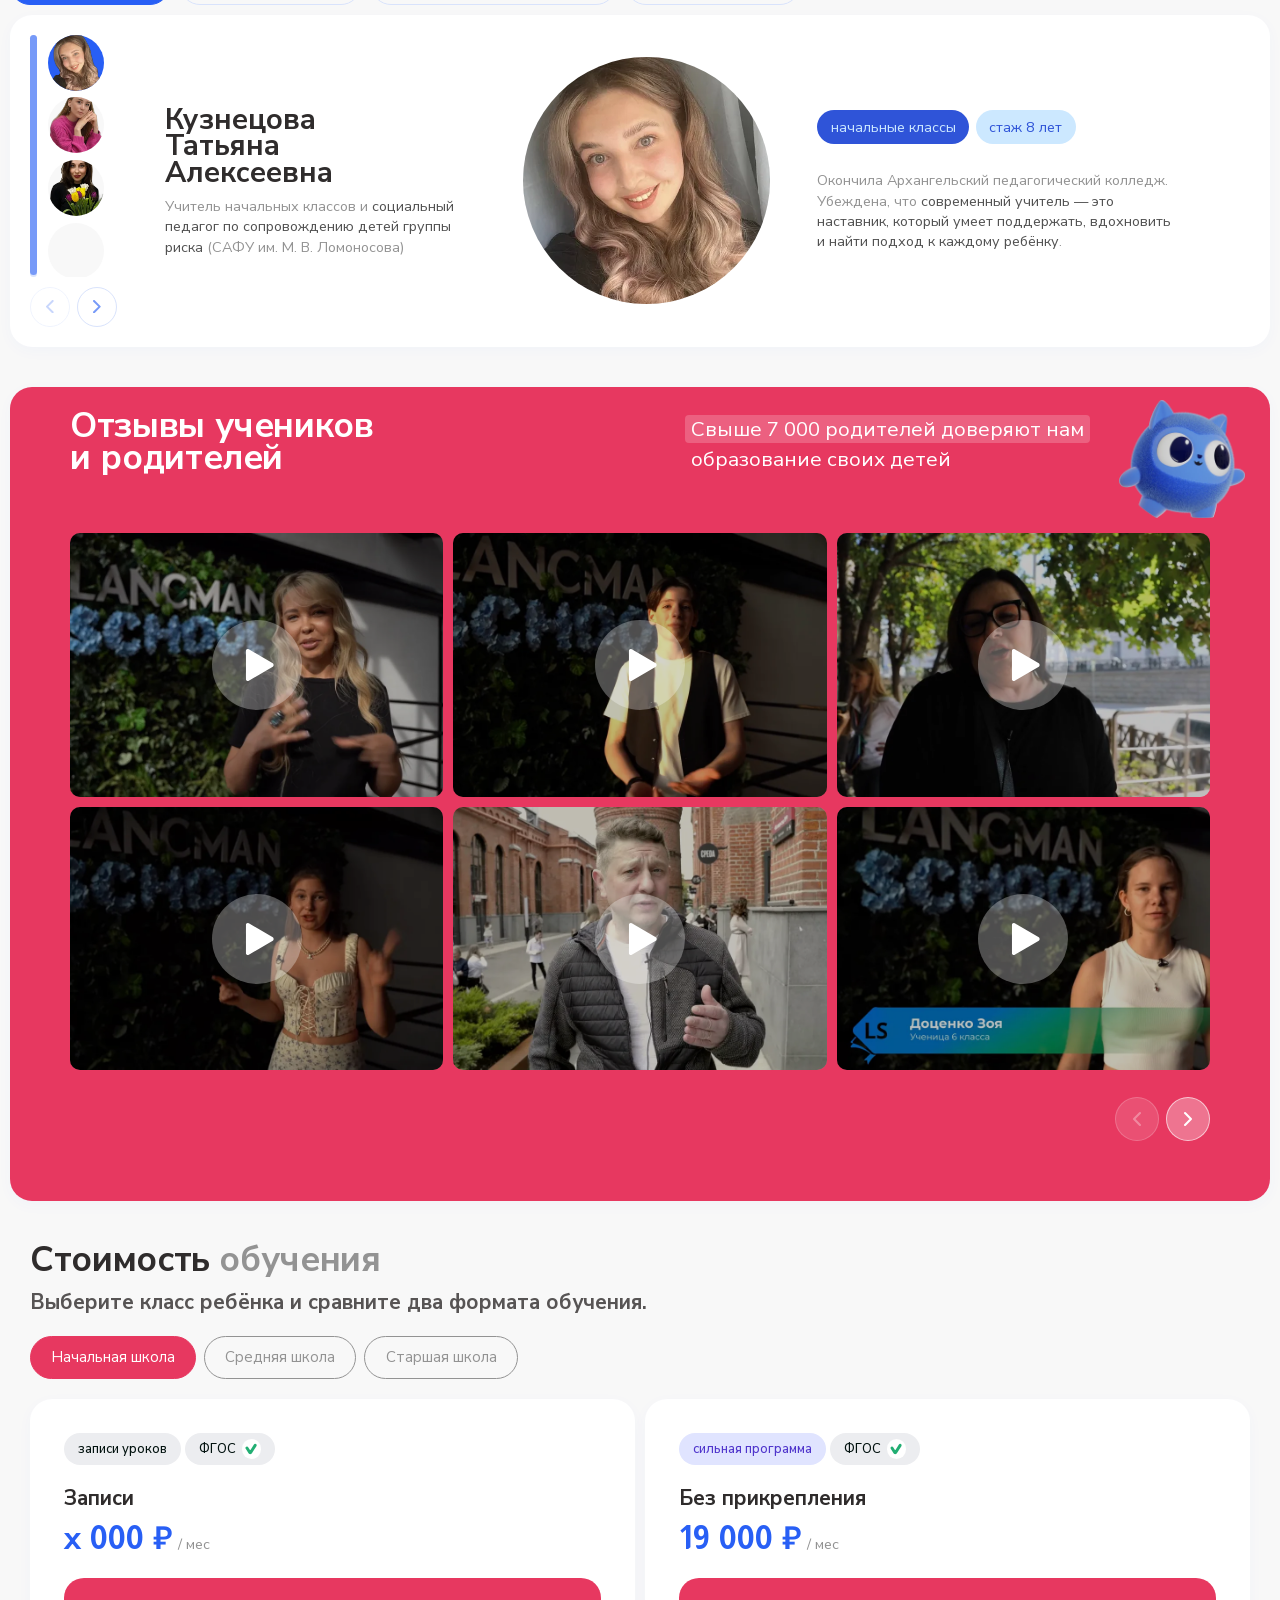
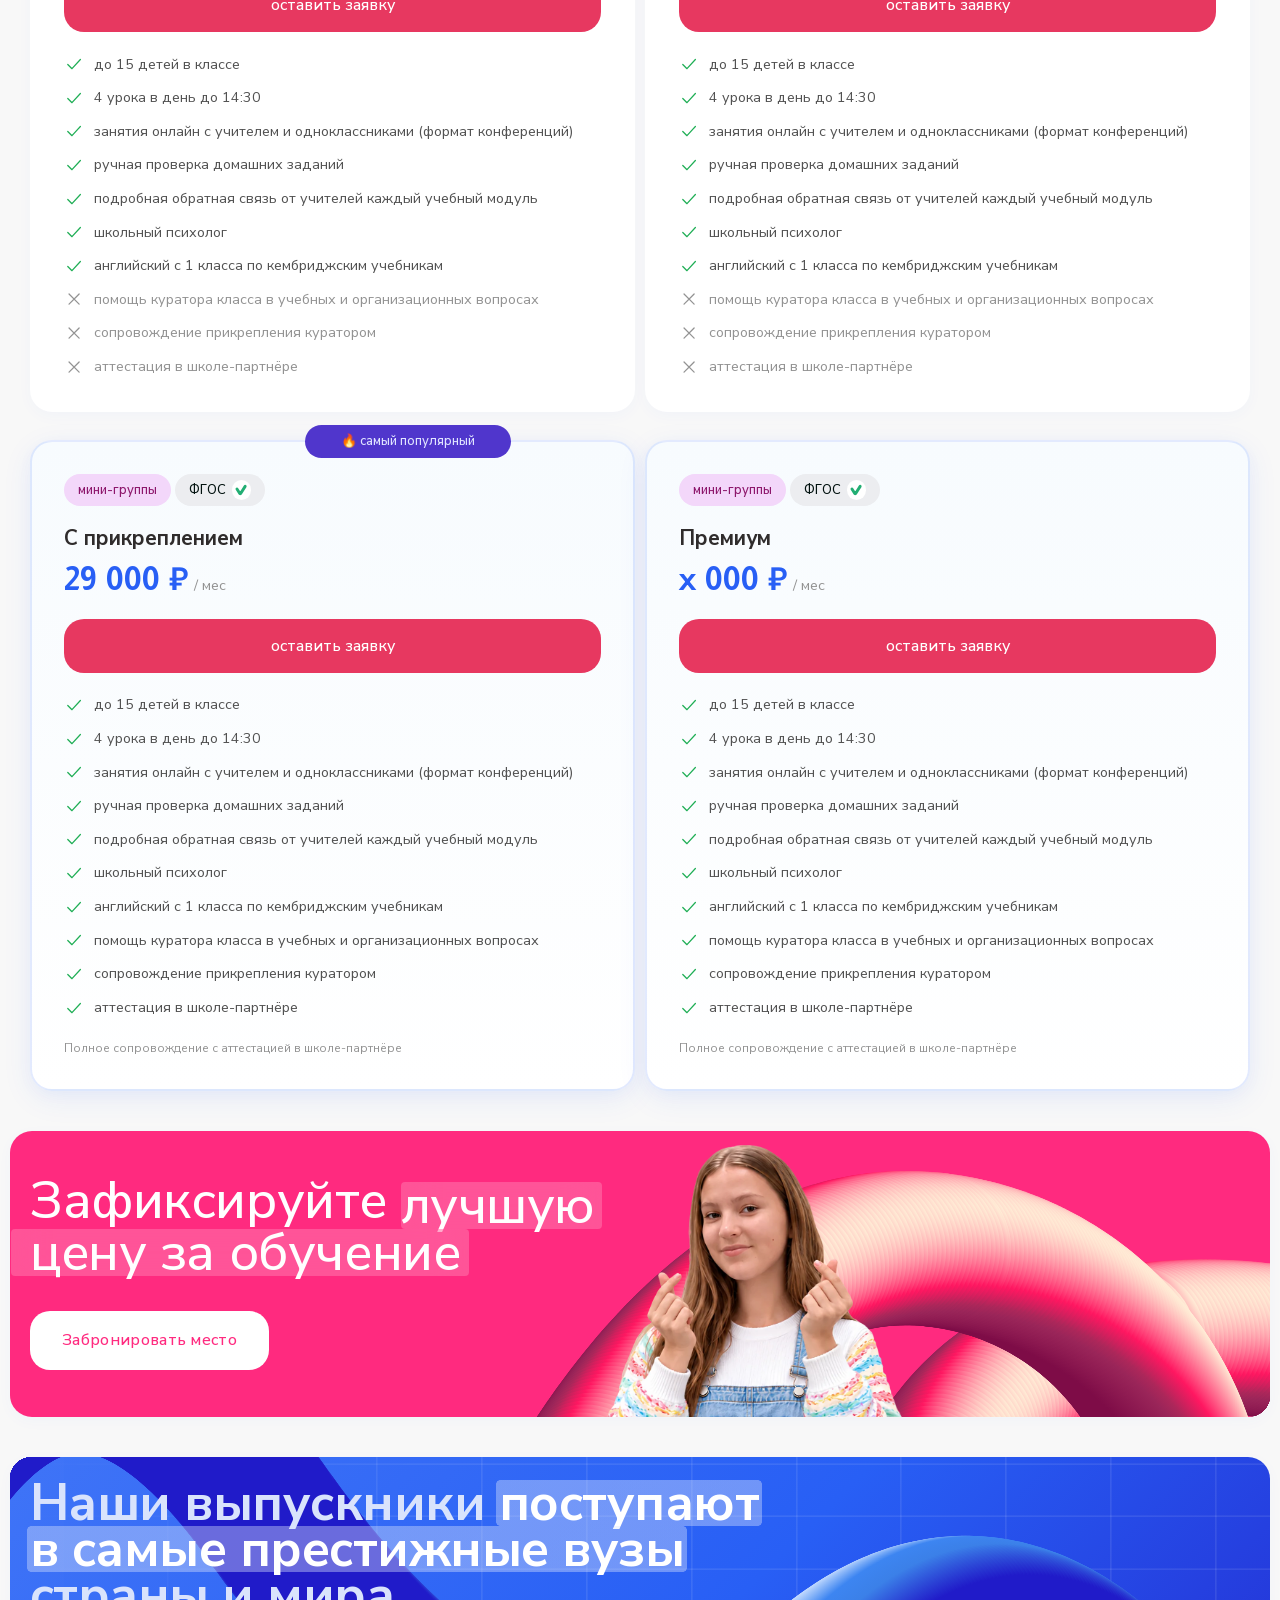
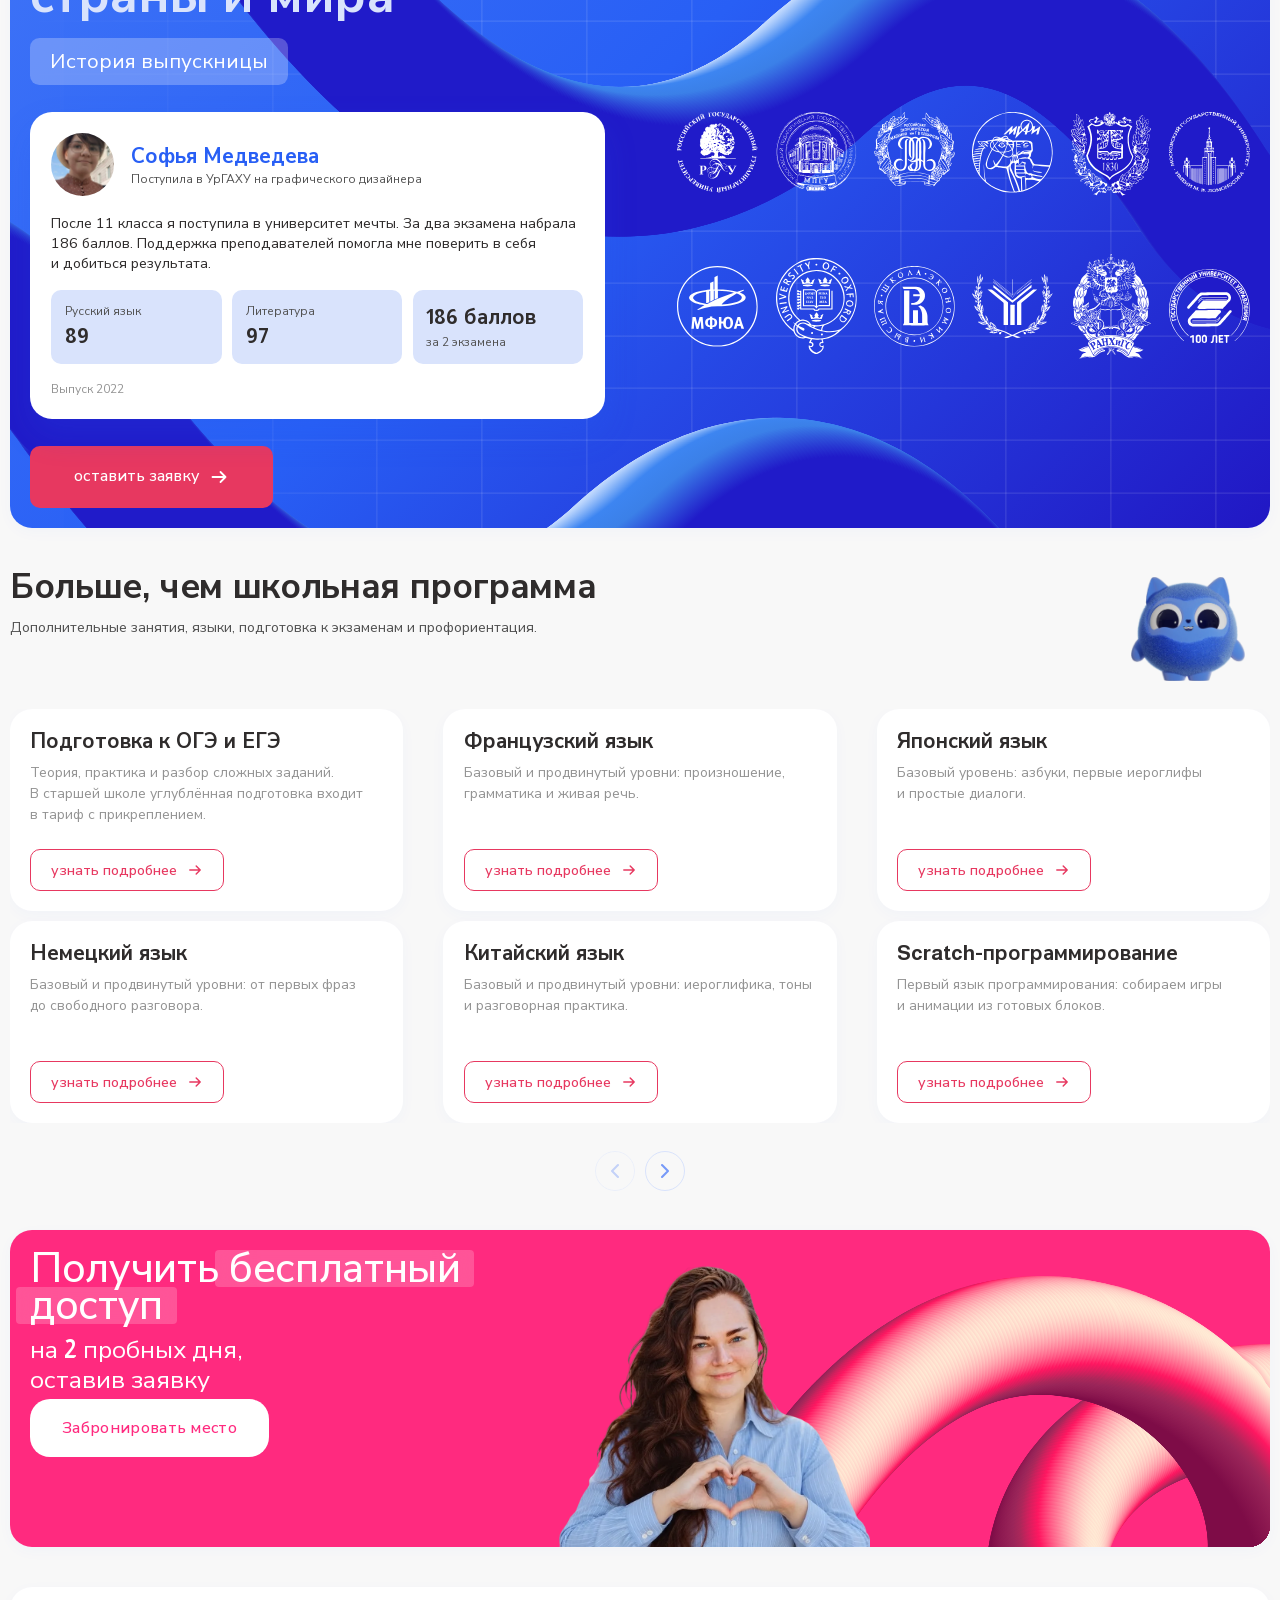
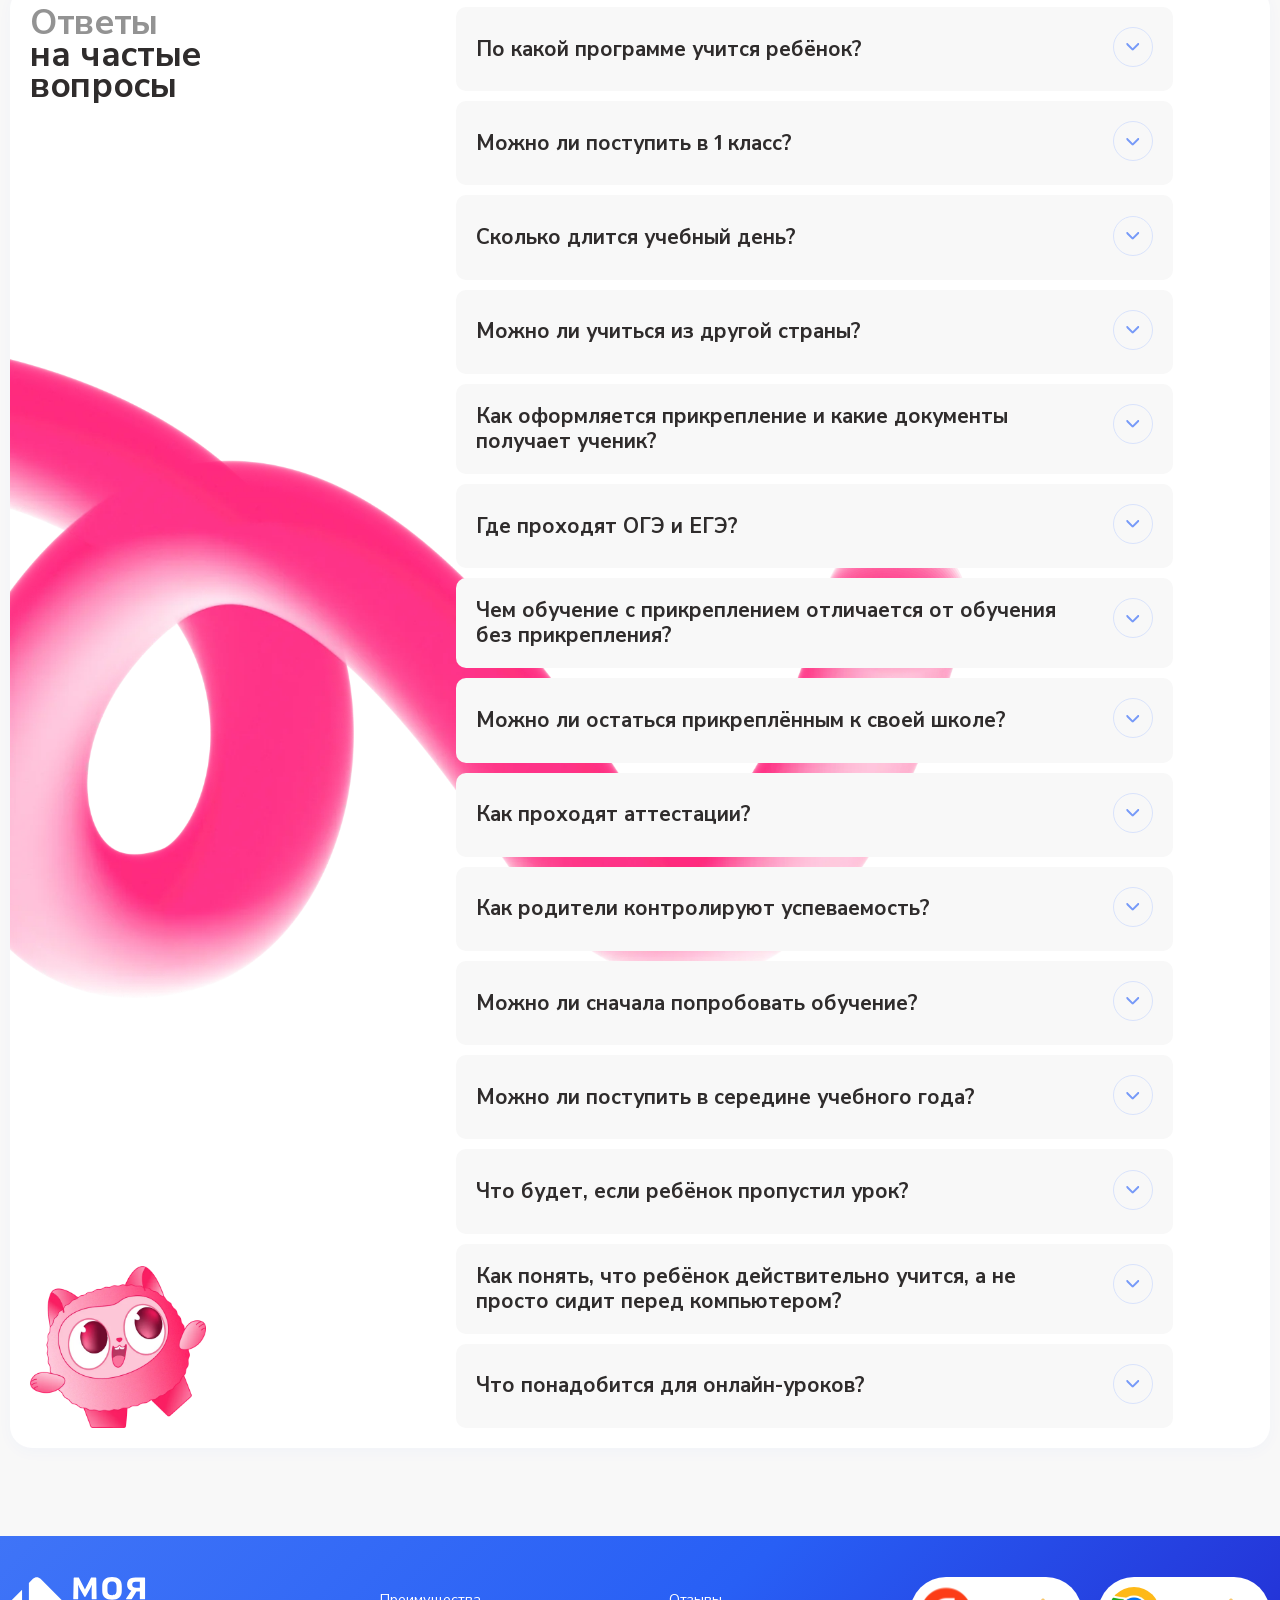
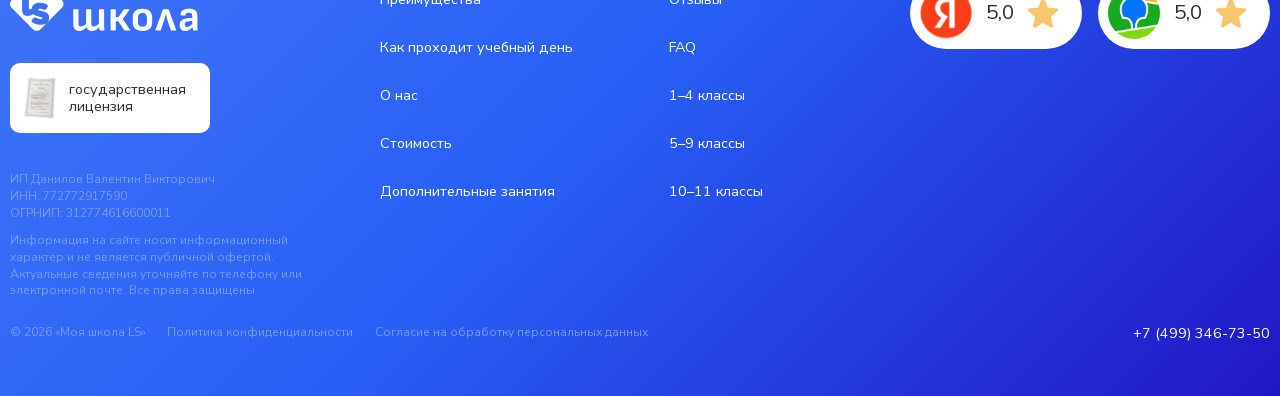
==== commit 4a69c1e3: "Посадочные 1-4, 5-9, 10-11 классов и правки блоков главной - Новые страницы 1-4-klass, 5-9-klass, 10" ====
--- a/index.html
+++ b/index.html
@@ -39,12 +39,13 @@
 
   <link rel="stylesheet" href="css/base.css?v=8">
   <link rel="stylesheet" href="css/layout.css?v=3">
-  <link rel="stylesheet" href="css/header.css?v=11">
-  <link rel="stylesheet" href="css/hero.css?v=8">
+  <link rel="stylesheet" href="css/header.css?v=15">
+  <link rel="stylesheet" href="css/hero.css?v=11">
   <link rel="stylesheet" href="css/info-cards.css?v=8">
   <link rel="stylesheet" href="css/school-intro.css?v=2">
-  <link rel="stylesheet" href="css/onschool.css?v=12">
-  <link rel="stylesheet" href="css/attestat.css?v=10">
+  <link rel="stylesheet" href="css/onschool.css?v=14">
+  <link rel="stylesheet" href="css/onschool-home.css?v=1">
+  <link rel="stylesheet" href="css/attestat.css?v=12">
   <link rel="stylesheet" href="css/school-day.css?v=7">
   <link rel="stylesheet" href="css/benefits.css?v=2">
   <link rel="stylesheet" href="css/curator.css?v=9">
@@ -56,9 +57,9 @@
   <link rel="stylesheet" href="css/about.css?v=14">
   <link rel="stylesheet" href="css/reviews.css?v=9">
   <link rel="stylesheet" href="css/pricing.css?v=13">
-  <link rel="stylesheet" href="css/universities.css?v=6">
+  <link rel="stylesheet" href="css/universities.css?v=8">
   <link rel="stylesheet" href="css/additional.css?v=6">
-  <link rel="stylesheet" href="css/cta.css?v=5">
+  <link rel="stylesheet" href="css/cta.css?v=6">
   <link rel="stylesheet" href="css/faq.css?v=3">
   <link rel="stylesheet" href="css/footer.css?v=13">
   <link rel="stylesheet" href="css/form.css?v=5">
@@ -66,7 +67,7 @@
 
   <script src="js/main.js?v=12" defer></script>
   <script src="js/analytics.js?v=2" defer></script>
-  <script src="js/header.js?v=3" defer></script>
+  <script src="js/header.js?v=4" defer></script>
   <script src="js/mobile-cta.js?v=2" defer></script>
   <script src="js/programs.js?v=1" defer></script>
   <script src="js/classes.js?v=2" defer></script>
@@ -123,6 +124,16 @@
       </a>
 
       <nav class="header__nav" aria-label="Основное меню">
+        <div class="header__group header__group--active">
+          <div class="header__switch">
+            <button class="header__group-btn" type="button" aria-expanded="false" aria-haspopup="true" aria-controls="nav-classes">Онлайн-школа<svg class="header__chevron" width="10" height="6" viewBox="0 0 10 6" fill="none" aria-hidden="true"><path d="m1 1 4 4 4-4" stroke="currentColor" stroke-width="1.5" stroke-linecap="round" stroke-linejoin="round"/></svg></button>
+          </div>
+          <div class="header__dropdown" id="nav-classes">
+            <a class="header__option" href="1-4-klass/">1–4&nbsp;классы</a>
+            <a class="header__option" href="5-9-klass/">5–9&nbsp;классы</a>
+            <a class="header__option" href="10-11-klass/">10–11&nbsp;классы</a>
+          </div>
+        </div>
         <a class="header__link" href="#school-intro">О&nbsp;школе</a>
         <a class="header__link" href="#school-day">Как проходит обучение</a>
         <a class="header__link" href="#pricing">Стоимость</a>
@@ -150,6 +161,12 @@
           </button>
         </div>
         <nav class="header__menu-nav" aria-label="Мобильное меню">
+          <div class="header__menu-classes">
+            <a class="header__menu-class header__menu-class--active" aria-current="page" href="./">Онлайн-школа</a>
+            <a class="header__menu-class" href="1-4-klass/">1–4&nbsp;классы</a>
+            <a class="header__menu-class" href="5-9-klass/">5–9&nbsp;классы</a>
+            <a class="header__menu-class" href="10-11-klass/">10–11&nbsp;классы</a>
+          </div>
           <a href="#school-intro">О&nbsp;школе</a>
           <a href="#school-day">Как проходит обучение</a>
           <a href="#pricing">Стоимость</a>
@@ -258,16 +275,16 @@
                   </svg>
               </a>
             </div>
-            <img class="attestat__owl" src="assets/img/onschool/owl-figma.webp" alt="" aria-hidden="true" width="834" height="422" loading="lazy" decoding="async">
+            <img class="attestat__owl" src="assets/img/landing/10-11/blue-4.webp" alt="" aria-hidden="true" width="520" height="466" loading="lazy" decoding="async">
           </article>
 
           <div class="onschool__col">
             <div class="onschool-online">
               <div class="onschool-online__text">
-                <h3 class="onschool-online__title">Московский аттестат государственного образца</h3>
-                <p class="onschool-online__subtitle">Ребёнок прикрепляется к&nbsp;аккредитованной московской школе-партнёру, которая выдаёт аттестат государственного образца. С&nbsp;ним можно поступать в колледжи и&nbsp;вузы на&nbsp;общих основаниях.</p>
+                <h3 class="onschool-online__title">Аттестат государственного образца.</h3>
+                <p class="onschool-online__subtitle">Ребёнок прикрепляется к&nbsp;аккредитованной московской школе-партнёру, которая выдаёт аттестат государственного образца. С&nbsp;ним можно поступать в&nbsp;колледжи и&nbsp;вузы на&nbsp;общих основаниях.</p>
               </div>
-              <img class="onschool-online__diploma" src="assets/img/onschool/diploma-figma.webp" alt="Аттестат о среднем общем образовании и красный диплом с отличием" width="638" height="380" loading="lazy" decoding="async">
+              <img class="onschool-online__diploma" src="assets/img/landing/10-11/attestat.webp" alt="Аттестат о среднем общем образовании и красный диплом с отличием" width="1400" height="835" loading="lazy" decoding="async">
             </div>
 
             <article class="onschool-card license">
@@ -275,7 +292,7 @@
                 <h3 class="onschool-card__title">Государственная лицензия</h3>
                 <p class="onschool-card__desc">Школа имеет лицензию на&nbsp;преподавательскую деятельность, поэтому вы можете получить <span class="onschool-accent">налоговый вычет</span> или оплатить обучение <span class="onschool-accent">материнским капиталом.</span></p>
               </div>
-              <img class="license__img" src="assets/img/onschool/license-figma.webp" alt="Скан государственной лицензии школы" width="785" height="940" loading="lazy" decoding="async">
+              <img class="license__img" src="assets/img/landing/10-11/license.webp" alt="Скан государственной лицензии школы" width="696" height="900" loading="lazy" decoding="async">
             </article>
           </div>
         </div>
@@ -866,6 +883,9 @@
           <a class="footer__link" href="#additional">Дополнительные&nbsp;занятия</a>
           <a class="footer__link" href="#reviews">Отзывы</a>
           <a class="footer__link" href="#faq">FAQ</a>
+          <a class="footer__link" href="/1-4-klass/">1–4&nbsp;классы</a>
+          <a class="footer__link" href="/5-9-klass/">5–9&nbsp;классы</a>
+          <a class="footer__link" href="/10-11-klass/">10–11&nbsp;классы</a>
         </nav>
 
         <div class="footer__aside">
--- a/css/header.css
+++ b/css/header.css
@@ -70,7 +70,102 @@
 /* Figma: между «Как проходит обучение» и «Стоимость» на 2px больше, чем между
    остальными (разница рендера кернинга) — сверено попиксельно 06.10.2026. */
 @media (min-width: 1601px) {
-  .header__link:nth-child(2) { margin-right: 2px; }
+  .header__link:nth-child(3) { margin-right: 2px; }
+}
+
+/* Выпадающий список «Онлайн-школа» слева от «О школе» (правка 12.10.2026):
+   главная и три посадочных (1–4, 5–9, 10–11 классы). На главной в кнопке —
+   «Онлайн-школа», на посадочной — выбранный пункт на синей заливке (как
+   активный город в тумблере офлайн-версии). Заливка только на кнопке, а выбранного
+   пункта в списке нет совсем. Активность задаёт разметка (--active), JS не нужен. Панель открывается по
+   ховеру/фокусу в CSS; JS (header.js) добавляет только клик для тачей. */
+.header__group {
+  position: relative;
+  align-self: stretch;
+  display: flex;
+  align-items: center;
+}
+
+.header__switch {
+  padding: 3px;
+  border-radius: 999px;
+  background: var(--color-light-blue);
+}
+
+.header__group-btn {
+  display: inline-flex;
+  align-items: center;
+  gap: 8px;
+  padding: 7px 16px;
+  border-radius: 999px;
+  font-size: inherit;
+  line-height: 1;
+  white-space: nowrap;
+  transition: background 0.25s ease, color 0.25s ease;
+}
+
+.header__group:hover .header__group-btn,
+.header__group.is-open .header__group-btn { color: var(--color-blue); }
+
+.header__group--active .header__group-btn,
+.header__group--active:hover .header__group-btn,
+.header__group--active.is-open .header__group-btn {
+  background: var(--color-blue);
+  color: var(--color-white);
+}
+
+.header__chevron { flex: none; transition: transform 0.25s ease; }
+.header__group:hover .header__chevron,
+.header__group.is-open .header__chevron { transform: rotate(180deg); }
+
+/* Панель стыкуется с низом шапки (top: 100% от растянутой группы) —
+   между кнопкой и панелью нет зазора, ховер не обрывается. */
+.header__dropdown {
+  position: absolute;
+  top: 100%;
+  left: 0;
+  min-width: 100%;
+  display: none;
+  flex-direction: column;
+  gap: 2px;
+  padding: 8px;
+  border-radius: 0 0 16px 16px;
+  background: var(--color-white);
+  box-shadow: var(--shadow-card);
+}
+
+.header__group:hover .header__dropdown,
+.header__group:focus-within .header__dropdown,
+.header__group.is-open .header__dropdown { display: flex; }
+
+.header__option {
+  padding: 10px 16px;
+  border-radius: 999px;
+  white-space: nowrap;
+  transition: background 0.25s ease, color 0.25s ease;
+}
+
+.header__option:hover { color: var(--color-blue); }
+
+/* Бургер-меню: те же четыре ссылки одной строкой «таблеток» над якорями */
+.header__menu-classes {
+  display: flex;
+  flex-wrap: wrap;
+  gap: 8px;
+  margin-bottom: 12px;
+}
+
+.header__menu-class {
+  padding: 6px 14px;
+  border: 1px solid var(--color-white);
+  border-radius: 999px;
+  line-height: 1.2;
+  white-space: nowrap;
+}
+
+.header__menu-class--active {
+  background: var(--color-white);
+  color: var(--color-blue);
 }
 
 /* ⚠️ 07.09.2026 выпадающие списки шапки удалены: ТЗ §4 требует семь плоских
--- a/css/hero.css
+++ b/css/hero.css
@@ -205,6 +205,52 @@
 @media (max-width: 1024px) {
   .hero { padding: 12px var(--page-gap) 0; }
 
+  /* Плашка H1 ≤1024: inline-block при переносе тянулся на всю ширину колонки
+     (справа пустота при коротком тексте), а строки были теснее плашки.
+     Теперь плашка — инлайн: каждая строка получает свою, шириной в текст,
+     высотой в шаг строк (--hl-h), как .universities__hl (слои: полоса + 4 уголка). */
+  .hero__title {
+    --hl-h: 0.9em;
+    line-height: var(--hl-h);
+  }
+  @supports (height: round(1.4px, 1px)) {
+    .hero__title { --hl-h: round(0.9em, 1px); }
+  }
+  .hero__hl {
+    --hl-c: color-mix(in srgb, var(--color-light-blue) 40%, transparent);
+    --hl-r: 4px;
+    --hl-corner: var(--hl-r) var(--hl-r);
+    display: inline;
+    padding-inline: 12px;
+    margin-left: -12px;
+    border-radius: 0;
+    background-color: transparent;
+    background-image:
+      linear-gradient(var(--hl-c), var(--hl-c)),
+      linear-gradient(var(--hl-c), var(--hl-c)),
+      linear-gradient(var(--hl-c), var(--hl-c)),
+      radial-gradient(circle at 100% 0, var(--hl-c) calc(var(--hl-r) - 0.5px), transparent var(--hl-r)),
+      radial-gradient(circle at 0 0, var(--hl-c) calc(var(--hl-r) - 0.5px), transparent var(--hl-r)),
+      radial-gradient(circle at 100% 100%, var(--hl-c) calc(var(--hl-r) - 0.5px), transparent var(--hl-r)),
+      radial-gradient(circle at 0 100%, var(--hl-c) calc(var(--hl-r) - 0.5px), transparent var(--hl-r));
+    background-size:
+      100% calc(var(--hl-h) - 2 * var(--hl-r)),
+      calc(100% - 2 * var(--hl-r)) var(--hl-r),
+      calc(100% - 2 * var(--hl-r)) var(--hl-r),
+      var(--hl-corner), var(--hl-corner), var(--hl-corner), var(--hl-corner);
+    background-position:
+      0 50%,
+      var(--hl-r) calc(50% + (var(--hl-r) - var(--hl-h)) / 2),
+      var(--hl-r) calc(50% + (var(--hl-h) - var(--hl-r)) / 2),
+      0 calc(50% + (var(--hl-h) - var(--hl-r)) / 2),
+      100% calc(50% + (var(--hl-h) - var(--hl-r)) / 2),
+      0 calc(50% + (var(--hl-r) - var(--hl-h)) / 2),
+      100% calc(50% + (var(--hl-r) - var(--hl-h)) / 2);
+    background-repeat: no-repeat;
+    -webkit-box-decoration-break: clone;
+    box-decoration-break: clone;
+  }
+
   .hero__panel {
     display: flex;
     flex-direction: column;
@@ -261,6 +307,14 @@
   .hero__location img { width: 20px; height: 20px; }
 
   .hero__title { margin-top: 40px; }
+
+  /* «Онлайн-/школа» (5–9, 10–11): жёсткий перенос нужен только десктопу.
+     На телефоне он рвал H1 на четыре короткие строки с пустотой справа */
+  .hero__br { display: none; }
+  /* Кегль H1 не больше прежнего (токен + 4px), но не шире колонки: «Онлайн-школа» при 46px
+     занимает ~320px — ровно колонку на 360, поэтому рвалось на 3–4 строки */
+  .hero__title { font-size: min(calc(var(--fs-h1) + 4px), calc((100vw - 42px) * 0.14)); }
+  .hero__hl { padding-inline: 8px; margin-left: -8px; }
 
   /* Текстовые ноды 1:8375 и 1:8376 — 280 при контенте 320: по этой ширине
      ложатся переносы макета. Доля, а не px, чтобы тянулось до 767. */
--- a/css/onschool.css
+++ b/css/onschool.css
@@ -101,7 +101,7 @@
 .onschool-online__diploma {
   position: absolute;
   left: 65.5%;
-  top: 1.304cqw;
+  bottom: -0.32cqw;
   z-index: 1;
   width: 34.9%;
   height: auto;
@@ -209,7 +209,7 @@
   .onschool-online__title { max-width: none; font-size: 20px; }
   .onschool-online__subtitle { max-width: none; font-size: 16px; line-height: 1.35; }
   .onschool-online { padding-bottom: 0; }
-  .onschool-online__diploma { position: relative; left: auto; top: auto; width: min(100%, 420px); max-width: none; margin: 12px -20px 0 auto; transform: translateX(0); }
+  .onschool-online__diploma { position: relative; left: auto; top: auto; bottom: auto; width: min(100%, 420px); max-width: none; margin: 12px -20px 0 auto; transform: translateX(0); }
   /* Круг центрирован по диплому: диплом прижат к правому и нижнему краю карточки
      (вылет −20 гасит поле), ширина — min(содержимое, 420). cqw = ширина карточки
      (контейнер .container равен ей на телефоне). Высота диплома = ширина × 380/638.
@@ -267,5 +267,7 @@
     width: var(--scan-w);
     height: auto;
     margin: 6px -14px -90px auto;
-  }
-}
+    transform: rotate(10deg);
+    transform-origin: 50% 60%;
+  }
+}
--- a/css/onschool-home.css
+++ b/css/onschool-home.css
@@ -0,0 +1,57 @@
+/* onschool-home.css — вид блока «Моя школа LS — полноценная онлайн-школа» на главной (взят с 10–11 классов, 12.10.2026).
+   Подключён только в index.html: у посадочных свои правила в landing-N.css. */
+.onschool { --u: min(1px, calc(100vw / 1920)); }
+
+@media (min-width: 1025px) {
+  /* Талисман «blue-4» 1:7297: 235×211, узел в (724,8; 283,4) карточки 946×478; узел в макете отзеркален, cropTransform сдвигает картинку на 3,76% и обрезает край узла */
+  .onschool .attestat { --owl-v: 185px; }
+  .onschool .attestat__owl {
+    left: 77.55%;
+    top: calc(100% - var(--owl-v));
+    width: 24.84%;
+    max-width: none;
+    aspect-ratio: 235 / 211;
+    object-fit: fill;
+    transform: scaleX(-1);
+    clip-path: inset(0 0 0 3.76%);
+  }
+  /* Аттестат 1:7316: 319×190 в точке (599, 24,51) карточки 914×209 */
+  .onschool .onschool-online__diploma {
+    left: 65.54%;
+    top: auto;
+    bottom: calc(-1.5 * var(--u));
+    width: 34.9%;
+    max-width: none;
+    aspect-ratio: 319 / 190;
+    object-fit: fill;
+  }
+  /* Шлейф из 11 кругов 1:9700–1:9710 (#DFECFD) одним SVG на всю плитку 914×209 */
+  .onschool .onschool-online::before {
+    inset: 0;
+    background: url("../assets/img/landing/1-4/circles-online.svg") 0 0 / 100% 100% no-repeat;
+  }
+  .onschool .onschool-online__text { max-width: none; }
+  .onschool .onschool-online__subtitle { max-width: none; }
+  .onschool .onschool-online__text { width: calc(580 * var(--u)); gap: calc(11.22 * var(--u)); }
+  .onschool .onschool-online__title { max-width: none; }
+  /* Скан 1:7325: габарит 392,16×469,83 в (522, 0,06) — рамка повёрнутого на 10° листа 324,5×419,6 с центром (718,1; 235) плитки 914×249 */
+  .onschool .license__img {
+    left: 60.82%;
+    top: auto;
+    bottom: calc(-195.77 * var(--u));
+    width: 35.5%;
+    height: calc(419.6 * var(--u));
+    object-fit: fill;
+    transform: rotate(10deg);
+  }
+  /* Пятно 1:9718 (#FDF0DD): габарит 336×294 с центром в (738.5, 150) плитки 914×249 */
+  .onschool .license::before {
+    inset: auto;
+    left: 62.42%;
+    top: auto;
+    bottom: calc(-48 * var(--u));
+    width: 36.76%;
+    aspect-ratio: 336 / 294;
+    background: url("../assets/img/landing/1-4/blob-license.svg") 0 0 / 100% 100% no-repeat;
+  }
+}
--- a/css/attestat.css
+++ b/css/attestat.css
@@ -8,6 +8,12 @@
   position: relative;
   overflow: hidden;
   min-height: 25.43cqw;
+  /* Сколько маскота видно над нижним краем карточки. Карточка растёт на (V − 90)
+     за счёт зазора под списком: последняя плашка кончается в ~100px от низа,
+     и маскот стоит под ней, не на ней. */
+  --owl-v: 130px;
+  display: flex;
+  flex-direction: column;
   padding: clamp(16px, 1.01cqw, 19px) clamp(16px, 1.596cqw, 30px) clamp(16px, 1.277cqw, 24px);
 }
 
@@ -17,6 +23,7 @@
   display: flex;
   flex-direction: column;
   align-items: flex-start;
+  flex: 1;
 }
 
 .attestat__title {
@@ -34,7 +41,7 @@
   display: flex;
   flex-direction: column;
   gap: clamp(6px, 0.352cqw, 6.62px);
-  margin: clamp(14px, 2.287cqw, 43px) 0 clamp(8px, 0.5cqw, 9.5px);
+  margin: clamp(14px, 2.287cqw, 43px) 0 calc(clamp(8px, 0.5cqw, 9.5px) + var(--owl-v) - 90px);
 }
 
 .attestat__fact {
@@ -68,7 +75,7 @@
 }
 
 .attestat__content .btn {
-  margin-left: 20px;
+  margin-top: auto;
   box-sizing: border-box;
   width: 284px;
   min-height: 76px;
@@ -85,7 +92,7 @@
 .attestat__owl {
   position: absolute;
   left: 63.5%;
-  top: 72%;
+  top: calc(100% - var(--owl-v));
   width: 44.08%;
   height: auto;
   z-index: 2;
@@ -95,6 +102,7 @@
 @media (max-width: 767px) {
   .attestat { padding: 20px; }
   .attestat__title { font-size: var(--fs-h3); }
+  .attestat__facts { margin-bottom: 8px; }
   .attestat__owl { position: relative; left: auto; top: auto; width: 200px; margin: 8px -20px -20px auto; display: block; }
-  .attestat__content .btn { align-self: stretch; width: auto; margin-left: 0; }
+  .attestat__content .btn { align-self: stretch; width: auto; }
 }
--- a/css/universities.css
+++ b/css/universities.css
@@ -221,7 +221,7 @@
     z-index: -1;
     left: -3px;
     top: -18px;
-    width: 57.37cqw;
+    width: 58.7cqw;
     height: 9.17cqw;
     background: color-mix(in srgb, var(--color-light-blue) 40%, transparent);
     border-radius: 4px;
@@ -508,11 +508,15 @@
     height: auto;
   }
 
-  /* В мобильном фрейме сетки нет (в Figma она стоит на x=603 и в кадр
-     не попадает); волна остаётся и обрезается левым краем, как в макете.
+  /* Сетка на телефоне оставлена по просьбе клиента (в мобильном фрейме её нет):
+     текст занимает всю ширину, поэтому левую маску снимаем — сетка по всему баннеру.
+     Волна обрезается левым краем, как в макете.
      Значения в px, а не cqw: container-type висит на баннере с padding,
      и на телефоне единица cqw считалась бы от 320, а не от 360. */
-  .universities__banner::before { display: none; }
+  .universities__banner::before {
+    -webkit-mask-image: none;
+    mask-image: none;
+  }
 
   .universities__decor--wave {
     left: -160px;
--- a/css/cta.css
+++ b/css/cta.css
@@ -47,9 +47,17 @@
   max-width: 59.5cqw;
   font-size: clamp(34px, 4.14cqw, 78px);
   font-weight: 500;
-  line-height: 0.9;
+  --hl-h: 0.9em;
+  line-height: var(--hl-h);
   letter-spacing: -0.008em;
   color: var(--color-white);
+}
+
+/* ⚠️ Швы между плашками: при дробном кегле шаг строк и высота плашки округляются
+   по-разному — между строками видна светлая линия. Как в universities.css:
+   где есть round(), шаг строк (= высота плашки) делаем целым числом пикселей. */
+@supports (height: round(1.4px, 1px)) {
+  .cta-banner__title { --hl-h: round(0.9em, 1px); }
 }
 
 .cta-banner--price .cta-banner__title { padding-block: 2.07cqw; }
@@ -66,18 +74,18 @@
   letter-spacing: 0;
 }
 
-/* Figma 1:13464 / 1:13465: плашки «цены» — 297×70 и 679×95, текст внутри них
-   сидит со своими отступами, поэтому поля задаются на каждую плашку отдельно */
+/* Плашки «цены»: боковые поля свои у каждой. Высота обеих = шагу строк (0.9em),
+   поэтому нижняя встаёт вровень с верхней без наложения (как в universities.css) */
 .cta-banner--price .cta-banner__mark:nth-of-type(1) { padding: 0 0.14em 0 0; margin: 0 -0.14em 0 0; top: 0.09em; }
-.cta-banner--price .cta-banner__mark:nth-of-type(2) { padding: 0.159em 0.17em 0.159em 0.36em; margin: -0.159em -0.17em -0.159em -0.36em; top: 0.105em; }
+.cta-banner--price .cta-banner__mark:nth-of-type(2) { padding: 0 0.17em 0 0.36em; margin: 0 -0.17em 0 -0.36em; top: 0.09em; }
 
 /* Стеклянные плашки под словами (rgba(255,255,255,.2) + blur 20 в Figma) */
 .cta-banner__mark {
   display: inline-block;
   position: relative;
   z-index: -1;
-  padding: 0.1em 0.33em;
-  margin: -0.1em -0.33em;
+  padding: 0 0.33em;
+  margin: 0 -0.33em;
   border-radius: 4px;
   background: color-mix(in srgb, var(--color-white) 20%, transparent);
   -webkit-backdrop-filter: blur(20px);
@@ -131,13 +139,51 @@
   .cta-banner__sub { margin-top: 0.6em; font-size: 0.7em; line-height: 1.3; opacity: 0.9; }
   .cta-banner__sub br { display: none; }
 
+  /* Телефон: плашка — слоями с высотой в шаг строк (полосы + 4 уголка), как .universities__hl:
+     обычный background инлайна заливает content area шрифта и соседние строки наезжают */
+  .cta-banner__title,
+  .cta-banner--trial .cta-banner__title { --hl-h: 1.2em; line-height: var(--hl-h); }
+  @supports (height: round(1.4px, 1px)) {
+    .cta-banner__title,
+    .cta-banner--trial .cta-banner__title { --hl-h: round(1.2em, 1px); }
+  }
+
   .cta-banner__mark,
   .cta-banner--price .cta-banner__mark:nth-of-type(1),
   .cta-banner--price .cta-banner__mark:nth-of-type(2) {
+    --hl-c: color-mix(in srgb, var(--color-white) 20%, transparent);
+    --hl-r: 4px;
+    --hl-corner: var(--hl-r) var(--hl-r);
     display: inline;
     top: 0;
-    padding: 0.04em 0.3em;
+    padding: 0 0.3em;
     margin: 0 -0.3em;
+    border-radius: 0;
+    background-color: transparent;
+    -webkit-backdrop-filter: none;
+    backdrop-filter: none;
+    background-image:
+      linear-gradient(var(--hl-c), var(--hl-c)),
+      linear-gradient(var(--hl-c), var(--hl-c)),
+      linear-gradient(var(--hl-c), var(--hl-c)),
+      radial-gradient(circle at 100% 0, var(--hl-c) calc(var(--hl-r) - 0.5px), transparent var(--hl-r)),
+      radial-gradient(circle at 0 0, var(--hl-c) calc(var(--hl-r) - 0.5px), transparent var(--hl-r)),
+      radial-gradient(circle at 100% 100%, var(--hl-c) calc(var(--hl-r) - 0.5px), transparent var(--hl-r)),
+      radial-gradient(circle at 0 100%, var(--hl-c) calc(var(--hl-r) - 0.5px), transparent var(--hl-r));
+    background-size:
+      100% calc(var(--hl-h) - 2 * var(--hl-r)),
+      calc(100% - 2 * var(--hl-r)) var(--hl-r),
+      calc(100% - 2 * var(--hl-r)) var(--hl-r),
+      var(--hl-corner), var(--hl-corner), var(--hl-corner), var(--hl-corner);
+    background-position:
+      0 50%,
+      var(--hl-r) calc(50% + (var(--hl-r) - var(--hl-h)) / 2),
+      var(--hl-r) calc(50% + (var(--hl-h) - var(--hl-r)) / 2),
+      0 calc(50% + (var(--hl-h) - var(--hl-r)) / 2),
+      100% calc(50% + (var(--hl-h) - var(--hl-r)) / 2),
+      0 calc(50% + (var(--hl-r) - var(--hl-h)) / 2),
+      100% calc(50% + (var(--hl-r) - var(--hl-h)) / 2);
+    background-repeat: no-repeat;
     -webkit-box-decoration-break: clone;
     box-decoration-break: clone;
   }
